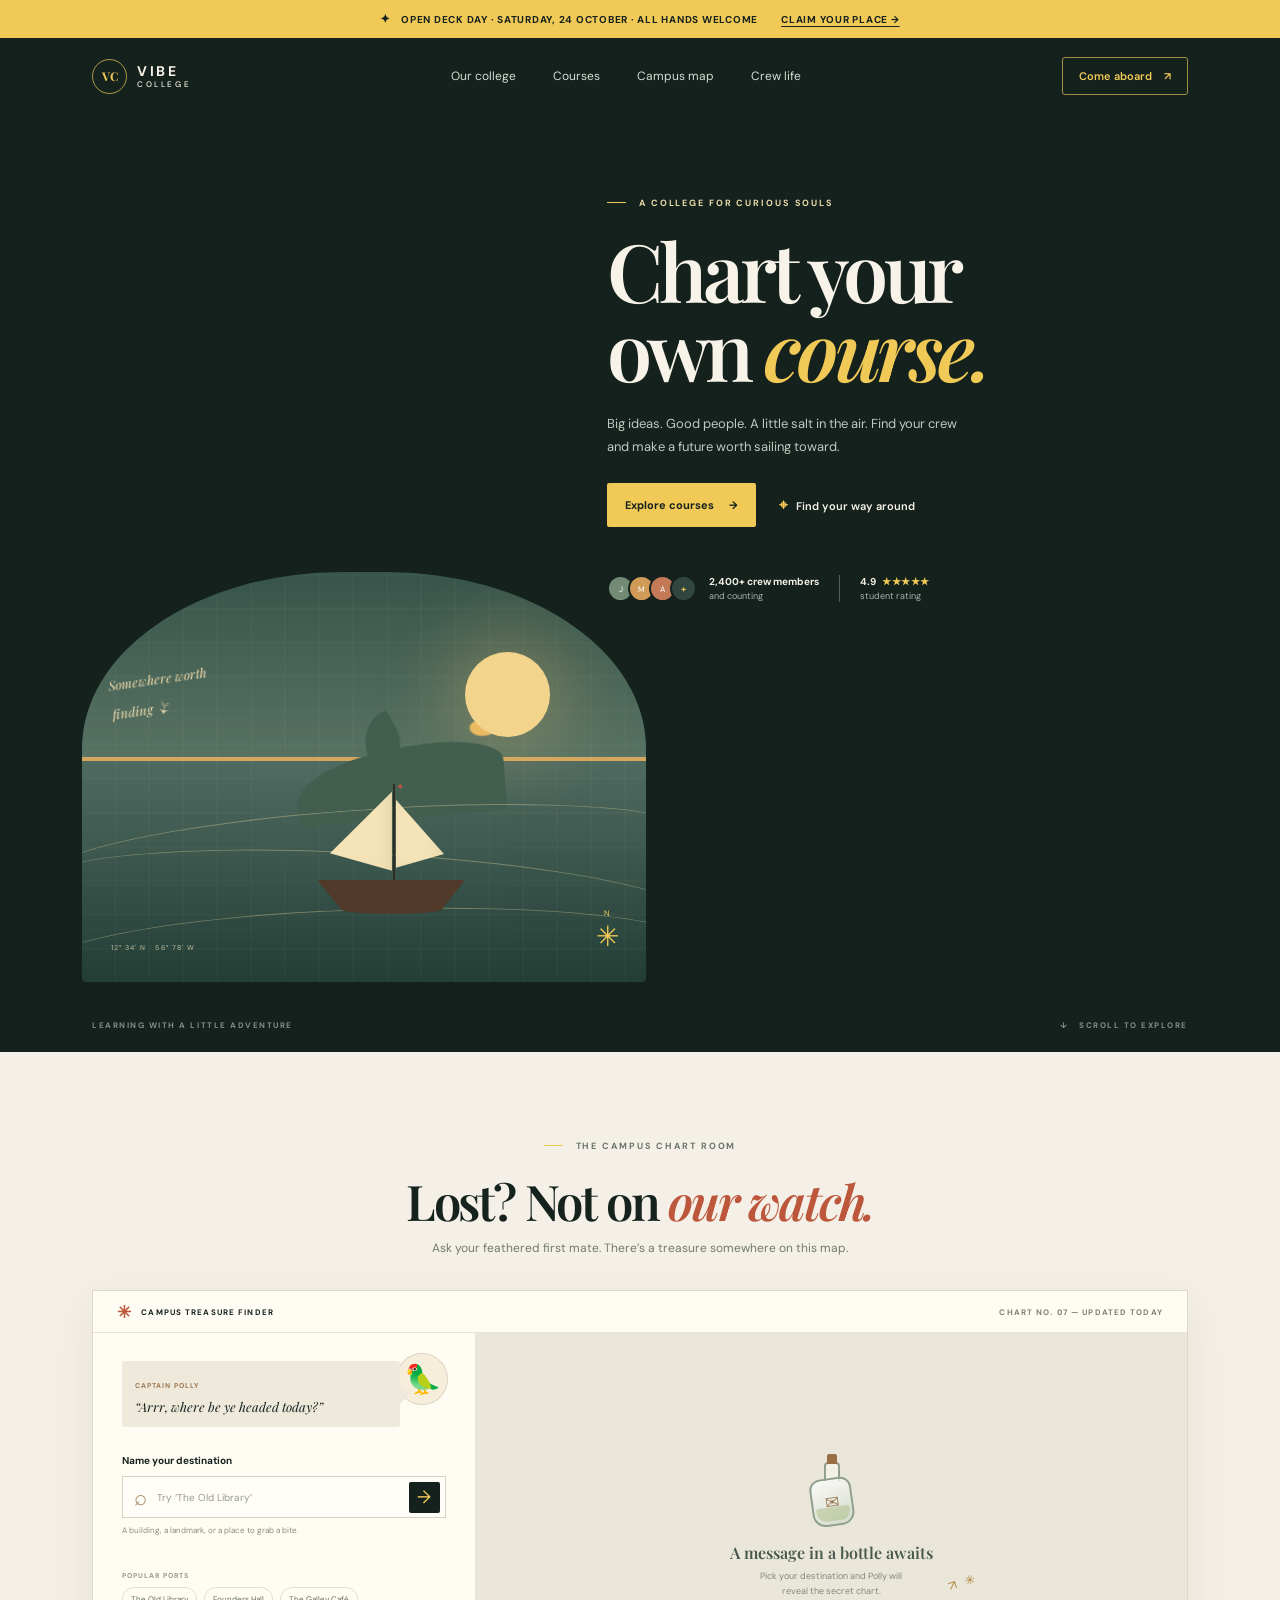
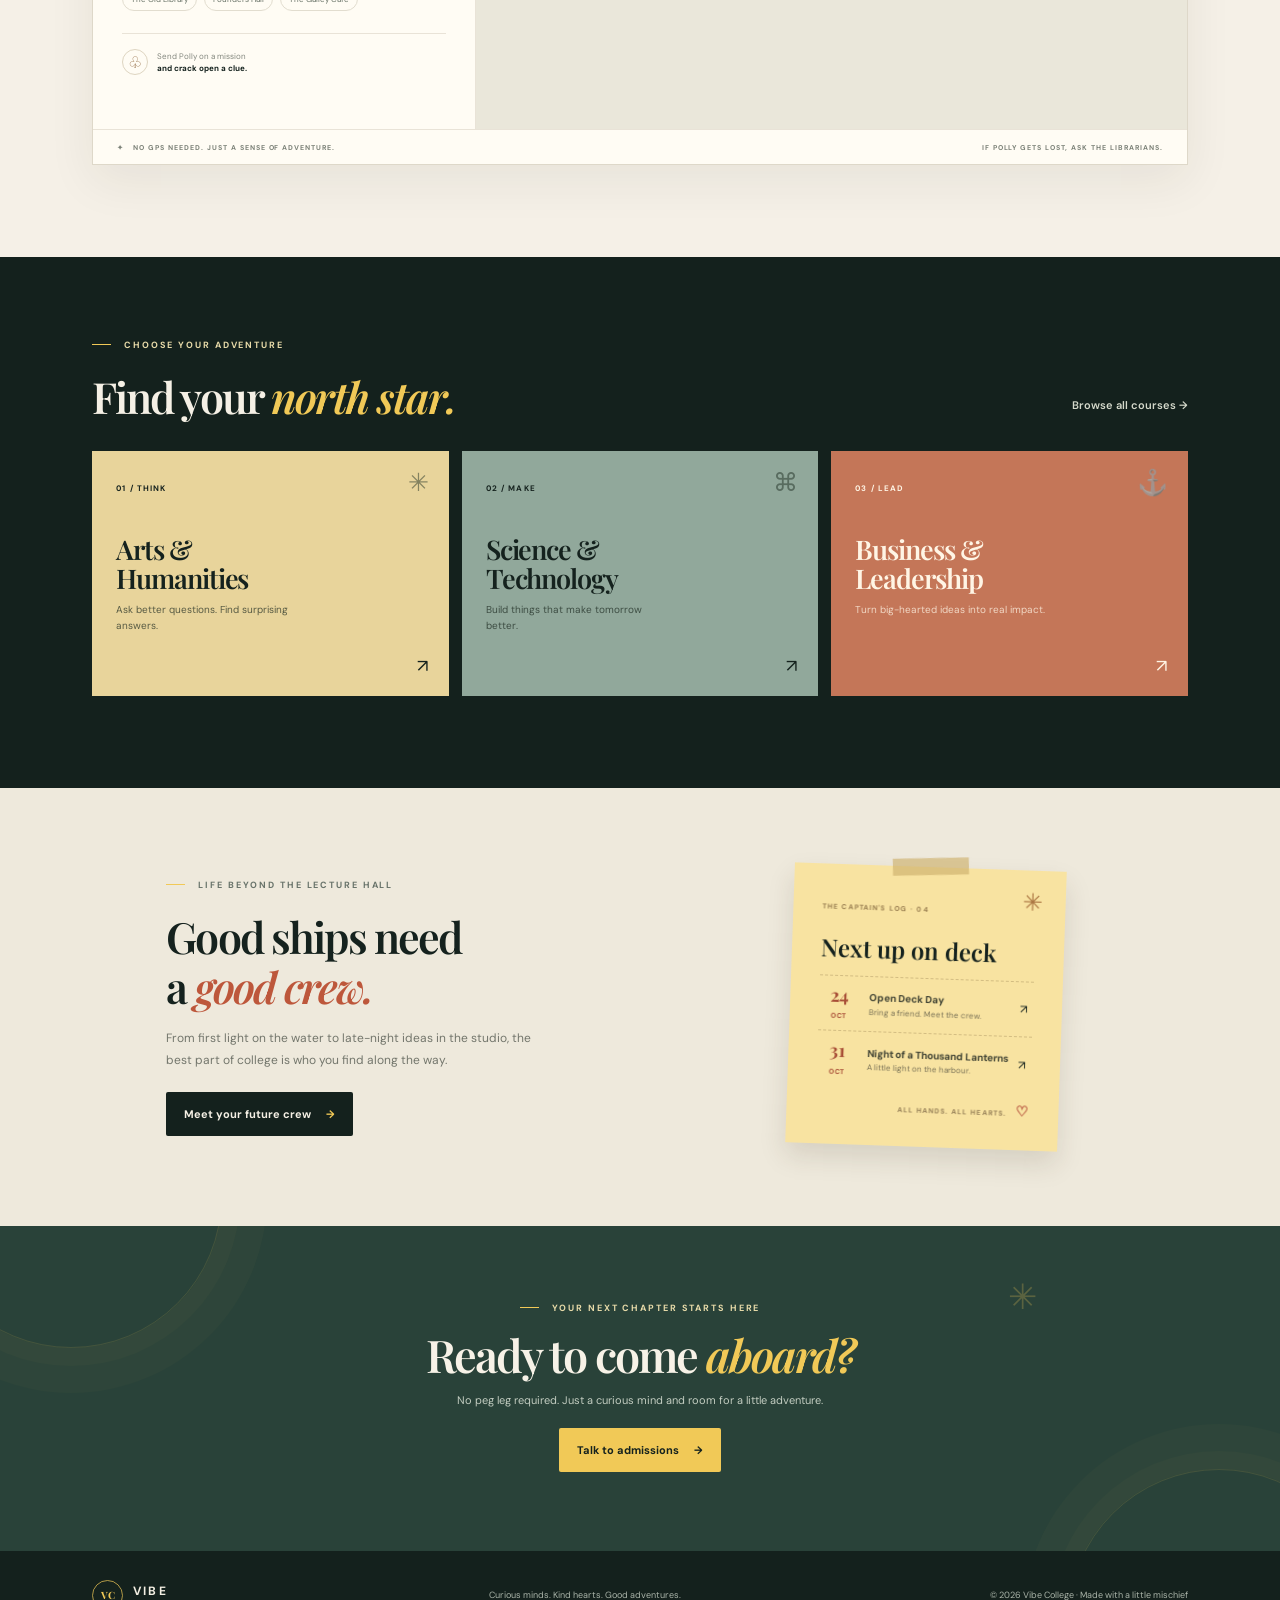
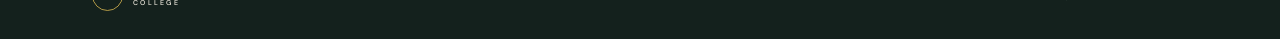
==== index.html @ 2d81c738 "initial build" ====
<!doctype html>
<html lang="en">
  <head>
    <meta charset="UTF-8" />
    <meta name="viewport" content="width=device-width, initial-scale=1.0" />
    <meta name="theme-color" content="#14211d" />
    <meta
      name="description"
      content="Set sail for Vibe College: find your way around campus, discover courses, and join the crew."
    />
    <title>Vibe College — Chart Your Own Course</title>
    <link rel="preconnect" href="https://fonts.googleapis.com" />
    <link rel="preconnect" href="https://fonts.gstatic.com" crossorigin />
    <link
      href="https://fonts.googleapis.com/css2?family=DM+Sans:wght@400;500;600;700&family=Playfair+Display:wght@600;700;800&display=swap"
      rel="stylesheet"
    />
    <link rel="stylesheet" href="styles.css" />
    <script src="app.js" defer></script>
  </head>
  <body>
    <div class="announcement">
      <span class="announcement-icon" aria-hidden="true">✦</span>
      <p>OPEN DECK DAY · Saturday, 24 October · All hands welcome</p>
      <a href="#events">Claim your place <span aria-hidden="true">→</span></a>
    </div>

    <header class="site-header">
      <a class="brand" href="#" aria-label="Vibe College home">
        <span class="brand-mark" aria-hidden="true">VC</span>
        <span class="brand-name">VIBE <small>COLLEGE</small></span>
      </a>
      <button class="menu-toggle" aria-label="Open navigation" aria-expanded="false">
        <span></span><span></span>
      </button>
      <nav class="main-nav" aria-label="Main navigation">
        <a href="#about">Our college</a>
        <a href="#courses">Courses</a>
        <a href="#locator">Campus map</a>
        <a href="#events">Crew life</a>
      </nav>
      <a class="nav-cta" href="#apply">Come aboard <span aria-hidden="true">↗</span></a>
    </header>

    <main>
      <section class="hero" id="about">
        <div class="hero-chart" aria-hidden="true"></div>
        <div class="hero-copy">
          <p class="eyebrow"><span></span> A college for curious souls</p>
          <h1>Chart your<br />own <em>course.</em></h1>
          <p class="hero-intro">
            Big ideas. Good people. A little salt in the air. Find your crew and
            make a future worth sailing toward.
          </p>
          <div class="hero-actions">
            <a class="button button-gold" href="#courses">Explore courses <span aria-hidden="true">→</span></a>
            <a class="text-link" href="#locator"><span class="play-icon" aria-hidden="true">⌖</span> Find your way around</a>
          </div>
          <div class="hero-proof">
            <div class="crew-avatars" aria-hidden="true"><span>J</span><span>M</span><span>A</span><b>+</b></div>
            <p><strong>2,400+ crew members</strong><br />and counting</p>
            <span class="proof-divider"></span>
            <p class="proof-rating"><strong>4.9 <span aria-label="out of 5 stars">★★★★★</span></strong><br />student rating</p>
          </div>
        </div>
        <div class="hero-art" aria-label="Illustration of a ship sailing toward the college">
          <div class="sun"></div>
          <span class="art-label">Somewhere worth<br />finding <span>↙</span></span>
          <div class="distant-island"></div>
          <div class="wave wave-back"></div>
          <div class="wave wave-mid"></div>
          <div class="wave wave-front"></div>
          <div class="ship">
            <div class="ship-flag">✦</div>
            <div class="sail sail-large"></div>
            <div class="sail sail-small"></div>
            <div class="mast"></div>
            <div class="hull"></div>
          </div>
          <div class="art-compass"><span>N</span><i>✳</i></div>
          <div class="art-coordinate">12° 34' N &nbsp; 56° 78' W</div>
        </div>
        <div class="hero-bottom">
          <span>LEARNING WITH A LITTLE ADVENTURE</span>
          <span>↓ &nbsp; SCROLL TO EXPLORE</span>
        </div>
      </section>

      <section class="locator-section" id="locator">
        <div class="section-heading">
          <p class="eyebrow eyebrow-dark"><span></span> The campus chart room</p>
          <h2>Lost? Not on <em>our watch.</em></h2>
          <p>Ask your feathered first mate. There’s a treasure somewhere on this map.</p>
        </div>
        <div class="locator-card">
          <div class="locator-topline">
            <div class="locator-title"><span class="tiny-compass">✳</span><span>CAMPUS TREASURE FINDER</span></div>
            <span class="map-coordinate">CHART NO. 07 — UPDATED TODAY</span>
          </div>
          <div class="locator-content">
            <div class="locator-guide">
              <div class="parrot" aria-hidden="true">🦜</div>
              <div class="parrot-speech">
                <span class="speech-name">CAPTAIN POLLY</span>
                <p>“Arrr, where be ye headed today?”</p>
                <span class="speech-tail" aria-hidden="true"></span>
              </div>
              <form class="destination-form" id="destination-form">
                <label for="destination">Name your destination</label>
                <div class="search-field">
                  <span aria-hidden="true">⌕</span>
                  <input
                    id="destination"
                    name="destination"
                    type="search"
                    list="campus-places"
                    placeholder="Try ‘The Old Library’"
                    autocomplete="off"
                    aria-describedby="search-hint"
                  />
                  <datalist id="campus-places"></datalist>
                  <button type="submit" aria-label="Find destination">→</button>
                </div>
                <span class="search-hint" id="search-hint">A building, a landmark, or a place to grab a bite.</span>
                <p class="search-error" id="search-error" role="status" aria-live="polite"></p>
              </form>
              <div class="popular-destinations">
                <span>POPULAR PORTS</span>
                <button type="button" data-destination="The Old Library">The Old Library</button>
                <button type="button" data-destination="Founders Hall">Founders Hall</button>
                <button type="button" data-destination="The Galley Café">The Galley Café</button>
              </div>
              <div class="bottle-prompt">
                <span class="bottle-mini" aria-hidden="true">♧</span>
                <p>Send Polly on a mission<br /><strong>and crack open a clue.</strong></p>
              </div>
            </div>
            <div class="treasure-area" aria-live="polite">
              <div class="treasure-empty" id="treasure-empty">
                <div class="empty-bottle" aria-hidden="true">
                  <span class="bottle-cork"></span><span class="bottle-neck"></span>
                  <span class="bottle-glass"><i>✉</i></span>
                </div>
                <p class="empty-title">A message in a bottle awaits</p>
                <p>Pick your destination and Polly will<br />reveal the secret chart.</p>
                <span class="empty-doodle" aria-hidden="true">↗ &nbsp; ✳</span>
              </div>
              <article class="treasure-map is-hidden" id="treasure-map" aria-labelledby="map-destination">
                <div class="map-stamp">POLLY<br />APPROVED</div>
                <div class="map-paper-top">
                  <span>THE VIBE ISLES · CAMPUS CHART</span><span>NO. 01</span>
                </div>
                <div class="map-scene">
                  <svg class="route-lines" viewBox="0 0 600 250" role="img" aria-label="Dotted route leading to your destination">
                    <path d="M72 186 C130 170 114 106 198 126 S260 191 330 151 S376 78 447 104 S495 109 525 74" />
                  </svg>
                  <span class="map-land land-one"></span>
                  <span class="map-land land-two"></span>
                  <span class="map-watermark">VIBE<br />CAMPUS</span>
                  <div class="map-location" id="map-location">
                    <span class="map-cross" aria-hidden="true">✕</span>
                    <span class="map-pin-label" id="map-destination">The Old Library</span>
                  </div>
                  <span class="map-building building-one" id="nearby-one"><i>▤</i><b>North Quad</b></span>
                  <span class="map-building building-two" id="nearby-two"><i>⌂</i><b>The Galley</b></span>
                  <span class="map-building building-three" id="nearby-three"><i>▥</i><b>Founders Hall</b></span>
                  <span class="map-building building-four" id="nearby-four"><i>♜</i><b>Arts Dock</b></span>
                  <span class="map-compass"><i>✳</i><b>N</b></span>
                  <span class="map-scale">0 ─── 100 paces</span>
                </div>
                <div class="map-caption">
                  <span class="caption-icon" aria-hidden="true">⚑</span>
                  <p><strong id="map-caption-title">The Old Library</strong><br /><span id="map-directions">Head past North Quad and follow the story-shaped trail.</span></p>
                  <button class="map-copy" id="copy-directions" type="button" aria-label="Copy directions" title="Copy directions">⧉</button>
                </div>
              </article>
            </div>
          </div>
          <div class="locator-foot"><span>✦ &nbsp; NO GPS NEEDED. JUST A SENSE OF ADVENTURE.</span><span>IF POLLY GETS LOST, ASK THE LIBRARIANS.</span></div>
        </div>
      </section>

      <section class="courses-section" id="courses">
        <div class="courses-heading">
          <div>
            <p class="eyebrow"><span></span> Choose your adventure</p>
            <h2>Find your <em>north star.</em></h2>
          </div>
          <a class="text-link light-link" href="#apply">Browse all courses <span aria-hidden="true">→</span></a>
        </div>
        <div class="course-grid">
          <a class="course-card course-sand" href="#apply">
            <span class="course-number">01 / THINK</span><span class="course-icon" aria-hidden="true">✳</span>
            <h3>Arts &<br />Humanities</h3><p>Ask better questions. Find surprising answers.</p><span class="course-arrow">↗</span>
          </a>
          <a class="course-card course-sea" href="#apply">
            <span class="course-number">02 / MAKE</span><span class="course-icon" aria-hidden="true">⌘</span>
            <h3>Science &<br />Technology</h3><p>Build things that make tomorrow better.</p><span class="course-arrow">↗</span>
          </a>
          <a class="course-card course-rust" href="#apply">
            <span class="course-number">03 / LEAD</span><span class="course-icon" aria-hidden="true">⚓</span>
            <h3>Business &<br />Leadership</h3><p>Turn big-hearted ideas into real impact.</p><span class="course-arrow">↗</span>
          </a>
        </div>
      </section>

      <section class="crew-section" id="events">
        <div class="crew-copy">
          <p class="eyebrow eyebrow-dark"><span></span> Life beyond the lecture hall</p>
          <h2>Good ships need<br />a <em>good crew.</em></h2>
          <p>From first light on the water to late-night ideas in the studio, the best part of college is who you find along the way.</p>
          <a class="button button-dark" href="#apply">Meet your future crew <span aria-hidden="true">→</span></a>
        </div>
        <div class="crew-note">
          <span class="note-tape"></span>
          <span class="note-star">✳</span>
          <span class="note-label">THE CAPTAIN'S LOG · 04</span>
          <h3>Next up on deck</h3>
          <div class="event-row"><span class="event-date">24<br /><small>OCT</small></span><p><strong>Open Deck Day</strong><br />Bring a friend. Meet the crew.</p><span>↗</span></div>
          <div class="event-row"><span class="event-date">31<br /><small>OCT</small></span><p><strong>Night of a Thousand Lanterns</strong><br />A little light on the harbour.</p><span>↗</span></div>
          <div class="note-footer">ALL HANDS. ALL HEARTS. &nbsp; <span>♡</span></div>
        </div>
      </section>

      <section class="apply-banner" id="apply">
        <div class="apply-spark" aria-hidden="true">✳</div>
        <p class="eyebrow"><span></span> Your next chapter starts here</p>
        <h2>Ready to come <em>aboard?</em></h2>
        <p>No peg leg required. Just a curious mind and room for a little adventure.</p>
        <a href="mailto:admissions@vibecollege.example" class="button button-gold">Talk to admissions <span aria-hidden="true">→</span></a>
      </section>
    </main>

    <footer class="site-footer">
      <a class="brand footer-brand" href="#"><span class="brand-mark" aria-hidden="true">VC</span><span class="brand-name">VIBE <small>COLLEGE</small></span></a>
      <p>Curious minds. Kind hearts. Good adventures.</p>
      <span>© 2026 Vibe College · Made with a little mischief</span>
    </footer>
  </body>
</html>
---- styles.css ----
:root {
  color-scheme: light;
  --ink: #15221e;
  --sea: #14211d;
  --sea-light: #203b34;
  --cream: #f5f0e7;
  --paper: #f3d879;
  --gold: #f1c957;
  --rust: #bd573b;
  --muted: #8c938a;
  --serif: "Playfair Display", Georgia, serif;
  --sans: "DM Sans", Arial, sans-serif;
}

* { box-sizing: border-box; }
html { scroll-behavior: smooth; }
body { margin: 0; background: var(--cream); color: var(--ink); font-family: var(--sans); -webkit-font-smoothing: antialiased; }
a { color: inherit; text-decoration: none; }
button, input { font: inherit; }
button, a { -webkit-tap-highlight-color: transparent; }

.announcement { min-height: 38px; padding: 8px 5.4%; display: flex; justify-content: center; align-items: center; gap: 10px; background: var(--gold); color: var(--ink); font-size: 10px; font-weight: 700; letter-spacing: .075em; text-transform: uppercase; }
.announcement p { margin: 0; }
.announcement-icon { font-size: 12px; }
.announcement a { margin-left: 13px; text-decoration: underline; text-underline-offset: 3px; }
.site-header { height: 76px; display: flex; align-items: center; justify-content: space-between; padding: 0 7.2%; background: var(--sea); color: #f8f4e9; }
.brand { display: inline-flex; align-items: center; gap: 10px; }
.brand-mark { width: 35px; height: 35px; display: grid; place-items: center; border: 1px solid rgba(241,201,87,.7); border-radius: 50%; color: var(--gold); font-family: var(--serif); font-size: 12px; font-weight: 700; }
.brand-name { display: grid; gap: 2px; font-size: 14px; line-height: 1; font-weight: 700; letter-spacing: .18em; }
.brand-name small { font-size: 8px; font-weight: 500; letter-spacing: .32em; }
.main-nav { display: flex; gap: 37px; color: #d7ddd4; font-size: 12px; }
.main-nav a { transition: color .2s ease; }
.main-nav a:hover { color: var(--gold); }
.nav-cta { padding: 11px 16px; border: 1px solid rgba(241,201,87,.66); border-radius: 3px; color: var(--gold); font-size: 11px; font-weight: 600; }
.nav-cta span { padding-left: 9px; }
.menu-toggle { display: none; }

.hero { position: relative; min-height: 600px; overflow: hidden; display: grid; grid-template-columns: 47% 53%; padding: 69px 7.2% 70px; background: var(--sea); color: #f7f3e8; }
.hero-copy { position: relative; z-index: 2; max-width: 480px; padding-top: 14px; }
.eyebrow { margin: 0 0 21px; color: #e8dba9; font-size: 9px; font-weight: 700; letter-spacing: .21em; text-transform: uppercase; }
.eyebrow > span { display: inline-block; width: 19px; height: 1px; margin: 0 9px 3px 0; background: var(--gold); }
h1, h2, h3, p { margin-top: 0; }
.hero h1 { margin: 0; font-family: var(--serif); font-size: clamp(55px, 6.3vw, 86px); font-weight: 600; letter-spacing: -.055em; line-height: .98; }
h1 em, h2 em { color: var(--gold); font-weight: 600; }
.hero-intro { max-width: 355px; margin: 24px 0 24px; color: #c0c8be; font-size: 13px; line-height: 1.8; }
.hero-actions { display: flex; align-items: center; gap: 23px; }
.button { display: inline-flex; min-height: 44px; align-items: center; justify-content: center; gap: 15px; padding: 0 18px; border-radius: 2px; font-size: 11px; font-weight: 700; transition: transform .2s ease, background .2s ease; }
.button:hover { transform: translateY(-2px); }
.button-gold { background: var(--gold); color: var(--ink); }
.button-gold:hover { background: #ffdb69; }
.text-link { font-size: 11px; font-weight: 600; }
.play-icon { margin-right: 6px; color: var(--gold); font-size: 15px; }
.hero-proof { display: flex; align-items: center; margin-top: 47px; gap: 12px; }
.crew-avatars { display: flex; align-items: center; }
.crew-avatars span, .crew-avatars b { width: 27px; height: 27px; margin-left: -6px; display: grid; place-items: center; border: 2px solid var(--sea); border-radius: 50%; background: #c47a57; color: white; font-size: 8px; }
.crew-avatars span:first-child { margin-left: 0; background: #738b75; }
.crew-avatars span:nth-child(2) { background: #d09b58; }
.crew-avatars b { background: #30463e; color: var(--gold); font-size: 9px; }
.hero-proof p { margin: 0; color: #a8b3a9; font-size: 9px; line-height: 1.55; }
.hero-proof strong { color: #f4f0e4; font-size: 10px; }
.proof-divider { width: 1px; height: 27px; margin: 0 8px; background: #536259; }
.proof-rating span { padding-left: 4px; color: var(--gold); letter-spacing: .05em; }
.hero-art { position: relative; min-height: 410px; margin: -32px -3vw 0 -2%; overflow: hidden; border-radius: 46% 46% 4px 4px / 43% 43% 4px 4px; background: radial-gradient(ellipse at 71% 38%, #ecb963 0 2%, transparent 2.5%), linear-gradient(180deg,#38554b 0%,#587364 45%,#d6a75e 45.2%,#d6a75e 46%,#506b61 46.2%,#233e36 100%); }
.hero-art::before { position: absolute; inset: 0; background: repeating-linear-gradient(0deg,transparent 0 32px,rgba(244,224,170,.055) 33px 34px),repeating-linear-gradient(90deg,transparent 0 32px,rgba(244,224,170,.055) 33px 34px); content: ""; opacity: .55; }
.sun { position: absolute; top: 80px; right: 96px; width: 85px; height: 85px; border-radius: 50%; background: #f3d48c; box-shadow: 0 0 65px 24px rgba(245,198,111,.22); }
.distant-island { position: absolute; z-index: 1; top: 174px; right: 25%; width: 37%; height: 73px; border-radius: 70% 30% 0 0; background: #415e4f; transform: rotate(-5deg); }
.distant-island::before { position: absolute; content: ""; left: 33%; top: -31px; width: 39px; height: 48px; border-radius: 100% 0 70% 20%; background: #415e4f; transform: rotate(-24deg); }
.wave { position: absolute; z-index: 2; left: -8%; width: 118%; height: 100px; border-top: 1px solid rgba(242,223,166,.36); border-radius: 48% 50% 0 0; }
.wave-back { top: 237px; transform: rotate(-4deg); }
.wave-mid { top: 281px; transform: rotate(3deg); }
.wave-front { top: 337px; transform: rotate(-2deg); }
.ship { position: absolute; z-index: 4; top: 212px; left: 41%; width: 176px; height: 150px; }
.mast { position: absolute; left: 80px; top: 0; width: 2px; height: 101px; background: #302d23; }
.sail { position: absolute; z-index: 1; background: #f4e3b7; box-shadow: inset -5px 0 12px rgba(105,81,48,.08); }
.sail-large { left: 17px; top: 8px; width: 62px; height: 79px; clip-path: polygon(100% 0,100% 100%,0 78%); }
.sail-small { left: 83px; top: 16px; width: 48px; height: 68px; clip-path: polygon(0 0,100% 80%,0 100%); }
.ship-flag { position: absolute; z-index: 2; top: -4px; left: 83px; width: 23px; height: 14px; color: var(--rust); font-size: 10px; }
.hull { position: absolute; left: 4px; top: 96px; width: 148px; height: 34px; border-radius: 3px 3px 44% 44%; background: #523a2b; clip-path: polygon(0 0,100% 0,82% 100%,19% 100%); }
.art-label { position: absolute; z-index: 4; left: 28px; top: 97px; color: #f5dfad; font-family: var(--serif); font-size: 13px; font-style: italic; line-height: 1.5; transform: rotate(-8deg); }
.art-label span { display: inline-block; font-size: 21px; transform: rotate(-27deg); }
.art-compass { position: absolute; z-index: 4; right: 27px; bottom: 27px; display: grid; color: var(--gold); justify-items: center; }
.art-compass span { font-size: 8px; }
.art-compass i { font-size: 28px; font-style: normal; }
.art-coordinate { position: absolute; z-index: 4; bottom: 30px; left: 29px; color: rgba(245,233,196,.73); font-size: 7px; letter-spacing: .15em; }
.hero-bottom { position: absolute; right: 7.2%; bottom: 22px; left: 7.2%; display: flex; justify-content: space-between; color: #819087; font-size: 8px; font-weight: 700; letter-spacing: .19em; }

.locator-section { padding: 88px 7.2% 92px; background: var(--cream); }
.section-heading { margin-bottom: 34px; text-align: center; }
.eyebrow-dark { color: #68736a; }
.section-heading h2, .courses-heading h2, .crew-copy h2, .apply-banner h2 { margin: 0; font-family: var(--serif); font-size: clamp(35px,4vw,49px); font-weight: 600; letter-spacing: -.045em; line-height: 1.15; }
.section-heading h2 em, .crew-copy h2 em { color: var(--rust); }
.section-heading > p:last-child { margin: 11px 0 0; color: #72796f; font-size: 12px; }
.locator-card { max-width: 1110px; margin: 0 auto; border: 1px solid #ded8c9; background: #fffcf4; box-shadow: 0 16px 45px rgba(46,42,29,.07); }
.locator-topline, .locator-foot { display: flex; min-height: 42px; align-items: center; justify-content: space-between; padding: 0 24px; color: #7b8177; font-size: 8px; font-weight: 700; letter-spacing: .14em; }
.locator-topline { border-bottom: 1px solid #e9e3d7; }
.locator-title { display: flex; align-items: center; gap: 9px; color: var(--ink); }
.tiny-compass { color: var(--rust); font-size: 17px; }
.locator-content { min-height: 396px; display: grid; grid-template-columns: 35% 65%; }
.locator-guide { position: relative; padding: 28px 29px 22px; border-right: 1px solid #e9e3d7; }
.parrot { position: absolute; top: 20px; right: 27px; display: grid; width: 52px; height: 52px; place-items: center; border: 1px solid #ded5c1; border-radius: 50%; background: #f6edda; font-size: 29px; transform: rotate(-8deg); }
.parrot-speech { position: relative; width: calc(100% - 46px); min-height: 66px; margin: 0 0 27px; padding: 11px 13px; border-radius: 3px; background: #efe9dc; }
.speech-name { color: #9a7650; font-size: 7px; font-weight: 700; letter-spacing: .14em; }
.parrot-speech p { margin: 5px 0 0; font-family: var(--serif); font-size: 13px; font-style: italic; }
.speech-tail { position: absolute; top: 26px; right: -7px; width: 14px; height: 14px; background: #efe9dc; transform: rotate(45deg); }
.destination-form label { display: block; margin-bottom: 9px; font-size: 10px; font-weight: 700; }
.search-field { height: 42px; display: flex; align-items: center; gap: 8px; padding: 0 5px 0 11px; border: 1px solid #d8d2c4; background: #fffdf8; }
.search-field > span { color: #a28a67; font-size: 22px; }
.search-field input { min-width: 0; flex: 1; border: 0; outline: 0; background: transparent; color: var(--ink); font-size: 10px; }
.search-field input::placeholder { color: #9a9b91; }
.search-field:focus-within { border-color: #a17b3a; box-shadow: 0 0 0 2px rgba(241,201,87,.18); }
.search-field button { width: 31px; height: 31px; border: 0; border-radius: 2px; background: var(--sea); color: var(--gold); cursor: pointer; font-size: 18px; }
.search-field button:hover { background: #2b463b; }
.search-hint { display: block; margin-top: 7px; color: #898b81; font-size: 8px; }
.search-error { min-height: 14px; margin: 5px 0 0; color: #a23b2f; font-size: 9px; }
.popular-destinations { display: flex; flex-wrap: wrap; align-items: center; gap: 7px; margin-top: 17px; }
.popular-destinations > span { flex-basis: 100%; color: #99968a; font-size: 7px; font-weight: 700; letter-spacing: .14em; }
.popular-destinations button { padding: 6px 8px; border: 1px solid #e2ddcf; border-radius: 20px; background: transparent; color: #657064; cursor: pointer; font-size: 8px; }
.popular-destinations button:hover { border-color: #c1a451; background: #f8f1dd; color: var(--ink); }
.bottle-prompt { display: flex; align-items: center; gap: 9px; margin-top: 22px; padding-top: 15px; border-top: 1px solid #e9e3d7; }
.bottle-mini { display: grid; width: 26px; height: 26px; place-items: center; border: 1px solid #ded5c1; border-radius: 50%; color: #9a7650; font-size: 16px; }
.bottle-prompt p { margin: 0; color: #83877e; font-size: 8px; line-height: 1.55; }
.bottle-prompt strong { color: var(--ink); }
.treasure-area { min-width: 0; display: grid; place-items: center; padding: 25px; background: #eae7da; }
.treasure-empty { position: relative; text-align: center; animation: arrive .45s ease both; }
.empty-bottle { position: relative; width: 55px; height: 75px; margin: 0 auto 13px; }
.bottle-cork { position: absolute; z-index: 2; top: 0; left: 23px; width: 10px; height: 10px; border-radius: 2px 2px 1px 1px; background: #986d3f; }
.bottle-neck { position: absolute; top: 8px; left: 20px; width: 16px; height: 19px; border: 2px solid #90a08c; border-bottom: 0; border-radius: 4px 4px 0 0; background: rgba(255,255,255,.37); }
.bottle-glass { position: absolute; top: 24px; left: 7px; width: 42px; height: 48px; display: grid; place-items: center; border: 2px solid #90a08c; border-radius: 11px 11px 13px 13px; background: linear-gradient(160deg,rgba(255,255,255,.76),rgba(161,194,170,.3)); color: #9c7951; transform: rotate(-8deg); }
.bottle-glass::after { position: absolute; inset: auto 2px 3px; height: 14px; border-radius: 3px 3px 10px 10px; background: rgba(169,186,128,.48); content: ""; }
.bottle-glass i { z-index: 1; font-size: 17px; font-style: normal; }
.empty-title { margin: 0 0 6px; color: #48584d; font-family: var(--serif); font-size: 16px; font-weight: 600; }
.treasure-empty > p:not(.empty-title) { color: #83877e; font-size: 9px; line-height: 1.7; }
.empty-doodle { position: absolute; right: -43px; bottom: 17px; color: #b58b48; font-size: 13px; transform: rotate(-18deg); }
.bottle-opening .bottle-cork { animation: cork-pop .48s ease-out both; }
.bottle-opening .bottle-glass { animation: bottle-shake .38s ease-in-out both; }
.treasure-map { position: relative; width: min(100%, 600px); padding: 17px 18px 12px; background-color: #f3dc91; background-image: radial-gradient(ellipse at 30% 17%,rgba(255,255,255,.25),transparent 45%),repeating-linear-gradient(10deg,rgba(123,88,35,.035) 0 1px,transparent 1px 5px); color: #5e4c2d; filter: drop-shadow(0 7px 8px rgba(38,34,20,.21)); clip-path: polygon(1% 1%,6% 2%,12% 0,18% 2%,23% 0,30% 1%,38% 0,45% 2%,51% 0,59% 1%,65% 0,72% 2%,79% 0,86% 1%,93% 0,99% 3%,98% 10%,100% 17%,98% 24%,100% 31%,98% 39%,100% 47%,98% 56%,100% 64%,98% 73%,100% 81%,98% 91%,99% 98%,92% 97%,86% 100%,79% 98%,72% 100%,65% 98%,58% 100%,51% 98%,44% 100%,37% 98%,29% 100%,22% 98%,15% 100%,8% 98%,1% 100%,2% 91%,0 83%,2% 75%,0 66%,2% 57%,0 49%,2% 41%,0 32%,2% 24%,0 16%,2% 9%); animation: unroll .65s cubic-bezier(.18,.78,.25,1) both; }
.treasure-map.is-hidden { display: none; }
.map-stamp { position: absolute; z-index: 3; top: 27px; right: 28px; display: grid; width: 49px; height: 49px; place-items: center; border: 1px solid rgba(152,66,45,.65); border-radius: 50%; color: rgba(152,66,45,.72); font-size: 6px; font-weight: 700; line-height: 1.4; letter-spacing: .07em; text-align: center; transform: rotate(12deg); }
.map-paper-top { display: flex; justify-content: space-between; padding: 2px 5px 11px; border-bottom: 1px solid rgba(113,88,45,.25); color: #806637; font-size: 7px; font-weight: 700; letter-spacing: .13em; }
.map-scene { position: relative; height: 222px; margin-top: 10px; overflow: hidden; background-color: rgba(223,200,129,.19); background-image: radial-gradient(ellipse at 23% 61%,rgba(113,149,101,.28) 0 13%,transparent 13.5%),radial-gradient(ellipse at 65% 33%,rgba(113,149,101,.21) 0 10%,transparent 10.5%),radial-gradient(ellipse at 75% 84%,rgba(113,149,101,.22) 0 13%,transparent 13.5%),repeating-linear-gradient(31deg,transparent 0 31px,rgba(121,102,61,.09) 32px,transparent 33px); }
.map-land { position: absolute; border: 1px solid rgba(92,129,88,.3); border-radius: 48%; }
.land-one { top: 22px; left: 12%; width: 38%; height: 94px; transform: rotate(-12deg); }
.land-two { bottom: 9px; right: 8%; width: 43%; height: 90px; transform: rotate(15deg); }
.route-lines { position: absolute; z-index: 1; inset: 0; width: 100%; height: 100%; }
.route-lines path { fill: none; stroke: #9f633c; stroke-dasharray: 3 5; stroke-linecap: round; stroke-width: 2; }
.map-watermark { position: absolute; top: 88px; left: 38%; color: rgba(107,93,59,.12); font-family: var(--serif); font-size: 20px; font-weight: 700; letter-spacing: .12em; line-height: 1.1; text-align: center; transform: rotate(-10deg); }
.map-location { position: absolute; z-index: 2; top: 18%; right: 12%; display: flex; align-items: center; gap: 5px; transform: rotate(-2deg); }
.map-cross { color: #aa3828; font-family: var(--sans); font-size: 30px; font-weight: 700; line-height: 1; text-shadow: 1px 1px rgba(255,248,213,.7); }
.map-pin-label { max-width: 125px; padding: 4px 7px; border: 1px solid rgba(131,88,47,.42); background: #f8e9b7; color: #60452b; font-family: var(--serif); font-size: 9px; font-weight: 700; }
.map-building { position: absolute; z-index: 2; display: grid; justify-items: center; gap: 2px; min-width: 46px; color: #576943; text-align: center; }
.map-building i { display: grid; width: 21px; height: 17px; place-items: center; border: 1px solid rgba(103,107,68,.56); background: rgba(247,229,169,.82); color: #77643e; font-size: 13px; font-style: normal; line-height: 1; }
.map-building b { max-width: 60px; color: #6f5835; font-size: 6px; font-weight: 600; }
.building-one { top: 62%; left: 16%; }
.building-two { top: 34%; left: 37%; }
.building-three { top: 67%; left: 55%; }
.building-four { top: 25%; left: 70%; }
.map-compass { position: absolute; top: 7px; left: 10px; display: grid; justify-items: center; color: #806637; }
.map-compass i { font-size: 20px; font-style: normal; }
.map-compass b { margin-top: -2px; font-size: 6px; }
.map-scale { position: absolute; right: 12px; bottom: 7px; color: #806637; font-size: 6px; }
.map-caption { display: flex; align-items: center; gap: 8px; margin: 8px 5px 0; padding-top: 8px; border-top: 1px dashed rgba(113,88,45,.33); }
.caption-icon { color: #a74835; font-size: 16px; }
.map-caption p { flex: 1; margin: 0; color: #705632; font-size: 8px; line-height: 1.55; }
.map-caption strong { font-family: var(--serif); font-size: 10px; }
.map-copy { width: 27px; height: 27px; border: 1px solid rgba(113,88,45,.33); border-radius: 50%; background: transparent; color: #705632; cursor: pointer; }
.map-copy:hover { background: rgba(255,255,255,.32); }
.locator-foot { min-height: 35px; border-top: 1px solid #e9e3d7; font-size: 7px; }

.courses-section { padding: 82px 7.2% 92px; background: var(--sea); color: #f5f0e5; }
.courses-heading { max-width: 1110px; display: flex; justify-content: space-between; align-items: end; margin: 0 auto 30px; }
.courses-heading h2 { font-size: 43px; }
.light-link { margin-bottom: 9px; color: #d5d9cb; }
.light-link:hover { color: var(--gold); }
.course-grid { max-width: 1110px; display: grid; grid-template-columns: repeat(3,1fr); gap: 13px; margin: 0 auto; }
.course-card { position: relative; min-height: 245px; overflow: hidden; padding: 24px; color: var(--ink); transition: transform .25s ease; }
.course-card:hover { transform: translateY(-5px); }
.course-sand { background: #e8d49b; }
.course-sea { background: #91a89b; }
.course-rust { background: #c47658; color: #fff5e5; }
.course-number { font-size: 8px; font-weight: 700; letter-spacing: .14em; }
.course-icon { position: absolute; top: 15px; right: 20px; color: rgba(32,47,35,.5); font-size: 25px; }
.course-card h3 { margin: 39px 0 9px; font-family: var(--serif); font-size: 27px; font-weight: 600; letter-spacing: -.04em; line-height: 1.07; }
.course-card p { max-width: 190px; margin: 0; color: rgba(25,38,30,.7); font-size: 10px; line-height: 1.6; }
.course-rust p { color: rgba(255,245,229,.77); }
.course-arrow { position: absolute; right: 21px; bottom: 18px; font-size: 18px; }

.crew-section { min-height: 435px; display: grid; grid-template-columns: 1fr .8fr; gap: 11%; align-items: center; padding: 79px 13%; background: #eee9dc; }
.crew-copy { max-width: 430px; }
.crew-copy h2 { font-size: 43px; }
.crew-copy > p:not(.eyebrow) { max-width: 375px; margin: 17px 0 20px; color: #73766c; font-size: 12px; line-height: 1.8; }
.button-dark { background: var(--sea); color: #f5f0e5; }
.button-dark span { color: var(--gold); }
.crew-note { position: relative; max-width: 370px; min-height: 280px; justify-self: center; padding: 29px 29px 21px; background: #f8e3a1; box-shadow: 0 13px 25px rgba(60,48,26,.13); transform: rotate(2deg); }
.note-tape { position: absolute; top: -9px; left: calc(50% - 38px); width: 76px; height: 17px; background: rgba(206,177,110,.65); transform: rotate(-3deg); }
.note-star { position: absolute; top: 16px; right: 23px; color: #ac7743; font-size: 24px; }
.note-label { color: #967b4e; font-size: 7px; font-weight: 700; letter-spacing: .16em; }
.crew-note h3 { margin: 17px 0 12px; font-family: var(--serif); font-size: 24px; font-weight: 600; }
.event-row { display: grid; grid-template-columns: 40px 1fr 13px; align-items: center; gap: 10px; padding: 11px 0; border-top: 1px dashed rgba(122,96,53,.3); }
.event-date { color: #a74d36; font-family: var(--serif); font-size: 18px; font-weight: 700; line-height: .9; text-align: center; }
.event-date small { font-family: var(--sans); font-size: 7px; letter-spacing: .08em; }
.event-row p { margin: 0; color: #777055; font-size: 8px; line-height: 1.55; }
.event-row strong { color: #3e4132; font-size: 10px; }
.event-row > span:last-child { font-size: 12px; }
.note-footer { margin-top: 10px; color: #947e56; font-size: 7px; font-weight: 700; letter-spacing: .15em; text-align: right; }
.note-footer span { color: #b44e3a; font-size: 14px; }

.apply-banner { position: relative; overflow: hidden; padding: 76px 20px 79px; background: #294239; color: #f7f2e7; text-align: center; }
.apply-banner::before, .apply-banner::after { position: absolute; width: 300px; height: 300px; border: 1px solid rgba(241,201,87,.13); border-radius: 50%; content: ""; }
.apply-banner::before { top: -180px; left: -80px; box-shadow: 0 0 0 18px rgba(241,201,87,.025),0 0 0 45px rgba(241,201,87,.025); }
.apply-banner::after { right: -90px; bottom: -220px; box-shadow: 0 0 0 18px rgba(241,201,87,.025),0 0 0 45px rgba(241,201,87,.025); }
.apply-banner .eyebrow { position: relative; z-index: 1; margin-bottom: 15px; }
.apply-banner h2 { position: relative; z-index: 1; font-size: 45px; }
.apply-banner > p:not(.eyebrow) { position: relative; z-index: 1; margin: 12px 0 21px; color: #c3cdc1; font-size: 11px; }
.apply-banner .button { position: relative; z-index: 1; }
.apply-spark { position: absolute; top: 48px; right: 19%; color: rgba(241,201,87,.25); font-size: 35px; }
.site-footer { min-height: 88px; display: flex; align-items: center; justify-content: space-between; padding: 20px 7.2%; background: var(--sea); color: #aab4a9; }
.footer-brand .brand-mark { width: 31px; height: 31px; font-size: 10px; }
.footer-brand .brand-name { color: #f3eee2; font-size: 12px; }
.footer-brand .brand-name small { font-size: 7px; }
.site-footer > p, .site-footer > span { margin: 0; font-size: 9px; }

@keyframes unroll { from { opacity: 0; transform: translateY(18px) scale(.96) rotate(-2deg); } to { opacity: 1; transform: translateY(0) scale(1) rotate(0); } }
@keyframes cork-pop { 20% { transform: rotate(-22deg) translateY(-1px); } 100% { transform: rotate(25deg) translate(15px,-25px); opacity: 0; } }
@keyframes bottle-shake { 20% { transform: rotate(-13deg); } 45% { transform: rotate(10deg); } 70% { transform: rotate(-8deg); } 100% { transform: rotate(-8deg); } }
@keyframes arrive { from { opacity: 0; transform: translateY(8px); } to { opacity: 1; transform: translateY(0); } }

@media (max-width: 900px) {
  .main-nav { gap: 18px; }
  .site-header { padding: 0 5%; }
  .hero { padding-right: 5%; padding-left: 5%; grid-template-columns: 48% 52%; }
  .hero-art { margin-right: -6vw; }
  .locator-section, .courses-section { padding-right: 5%; padding-left: 5%; }
  .locator-guide { padding-right: 20px; padding-left: 20px; }
  .crew-section { padding-right: 8%; padding-left: 8%; gap: 6%; }
}
@media (max-width: 680px) {
  .announcement { min-height: 36px; gap: 6px; font-size: 8px; }
  .announcement a { margin-left: 2px; }
  .site-header { height: 66px; padding: 0 6%; }
  .menu-toggle { width: 36px; height: 36px; display: grid; align-content: center; gap: 6px; order: 3; border: 1px solid rgba(241,201,87,.5); border-radius: 2px; background: transparent; cursor: pointer; }
  .menu-toggle span { width: 15px; height: 1px; display: block; margin: 0 auto; background: var(--gold); }
  .nav-cta { margin-left: auto; margin-right: 10px; padding: 9px 11px; font-size: 10px; }
  .main-nav { position: absolute; z-index: 10; top: 102px; right: 0; left: 0; display: none; gap: 0; padding: 8px 6% 15px; background: #192a24; }
  .main-nav.is-open { display: grid; }
  .main-nav a { padding: 12px 0; border-bottom: 1px solid rgba(255,255,255,.08); }
  .hero { min-height: 760px; display: flex; flex-direction: column; padding: 51px 7% 62px; }
  .hero-copy { padding-top: 0; }
  .hero h1 { font-size: clamp(57px,14vw,76px); }
  .hero-intro { max-width: 315px; margin-top: 17px; font-size: 12px; }
  .hero-proof { margin-top: 30px; }
  .hero-art { min-height: 330px; width: 112%; margin: 11px -6% 0; border-radius: 48% 48% 3px 3px / 38% 38% 3px 3px; }
  .sun { top: 49px; right: 20%; width: 70px; height: 70px; }
  .distant-island { top: 127px; }
  .wave-back { top: 185px; }
  .wave-mid { top: 225px; }
  .wave-front { top: 273px; }
  .ship { top: 161px; left: 39%; transform: scale(.8); transform-origin: top left; }
  .art-label { top: 61px; left: 10%; font-size: 11px; }
  .hero-bottom { right: 7%; bottom: 19px; left: 7%; font-size: 7px; }
  .locator-section { padding: 62px 5% 66px; }
  .section-heading { margin-bottom: 25px; }
  .section-heading h2 { font-size: 35px; }
  .section-heading > p:last-child { max-width: 295px; margin: 11px auto 0; font-size: 11px; line-height: 1.6; }
  .locator-topline { min-height: 38px; padding: 0 12px; }
  .locator-topline, .locator-foot { font-size: 6px; letter-spacing: .09em; }
  .locator-content { grid-template-columns: 1fr; }
  .locator-guide { padding: 21px 19px 17px; border-right: 0; }
  .parrot { top: 15px; right: 18px; width: 46px; height: 46px; font-size: 26px; }
  .parrot-speech { width: calc(100% - 46px); margin-bottom: 19px; }
  .popular-destinations { margin-top: 12px; }
  .bottle-prompt { margin-top: 14px; padding-top: 12px; }
  .treasure-area { min-height: 314px; padding: 19px 11px; }
  .treasure-map { padding: 14px 13px 10px; }
  .map-scene { height: 194px; }
  .map-pin-label { max-width: 97px; font-size: 8px; }
  .map-location { right: 6%; }
  .building-one { left: 12%; }
  .building-two { left: 33%; }
  .building-three { left: 52%; }
  .building-four { left: 73%; }
  .map-building b { max-width: 48px; font-size: 5px; }
  .map-building i { width: 18px; height: 15px; font-size: 11px; }
  .locator-foot { min-height: 32px; padding: 0 10px; }
  .courses-section { padding: 61px 6% 65px; }
  .courses-heading { align-items: start; flex-direction: column; gap: 14px; margin-bottom: 20px; }
  .courses-heading h2 { font-size: 37px; }
  .light-link { margin: 0; }
  .course-grid { grid-template-columns: 1fr; gap: 10px; }
  .course-card { min-height: 195px; padding: 19px; }
  .course-card h3 { margin-top: 24px; font-size: 25px; }
  .crew-section { grid-template-columns: 1fr; gap: 39px; padding: 64px 8% 72px; }
  .crew-copy h2 { font-size: 39px; }
  .crew-note { width: min(100%,370px); justify-self: center; }
  .apply-banner { padding: 64px 7% 67px; }
  .apply-banner h2 { font-size: 37px; }
  .apply-banner > p:not(.eyebrow) { max-width: 300px; margin-right: auto; margin-left: auto; line-height: 1.7; }
  .site-footer { align-items: flex-start; flex-direction: column; gap: 14px; padding: 22px 7%; }
}
@media (prefers-reduced-motion: reduce) {
  *, *::before, *::after { scroll-behavior: auto !important; animation-duration: .01ms !important; animation-iteration-count: 1 !important; transition-duration: .01ms !important; }
}
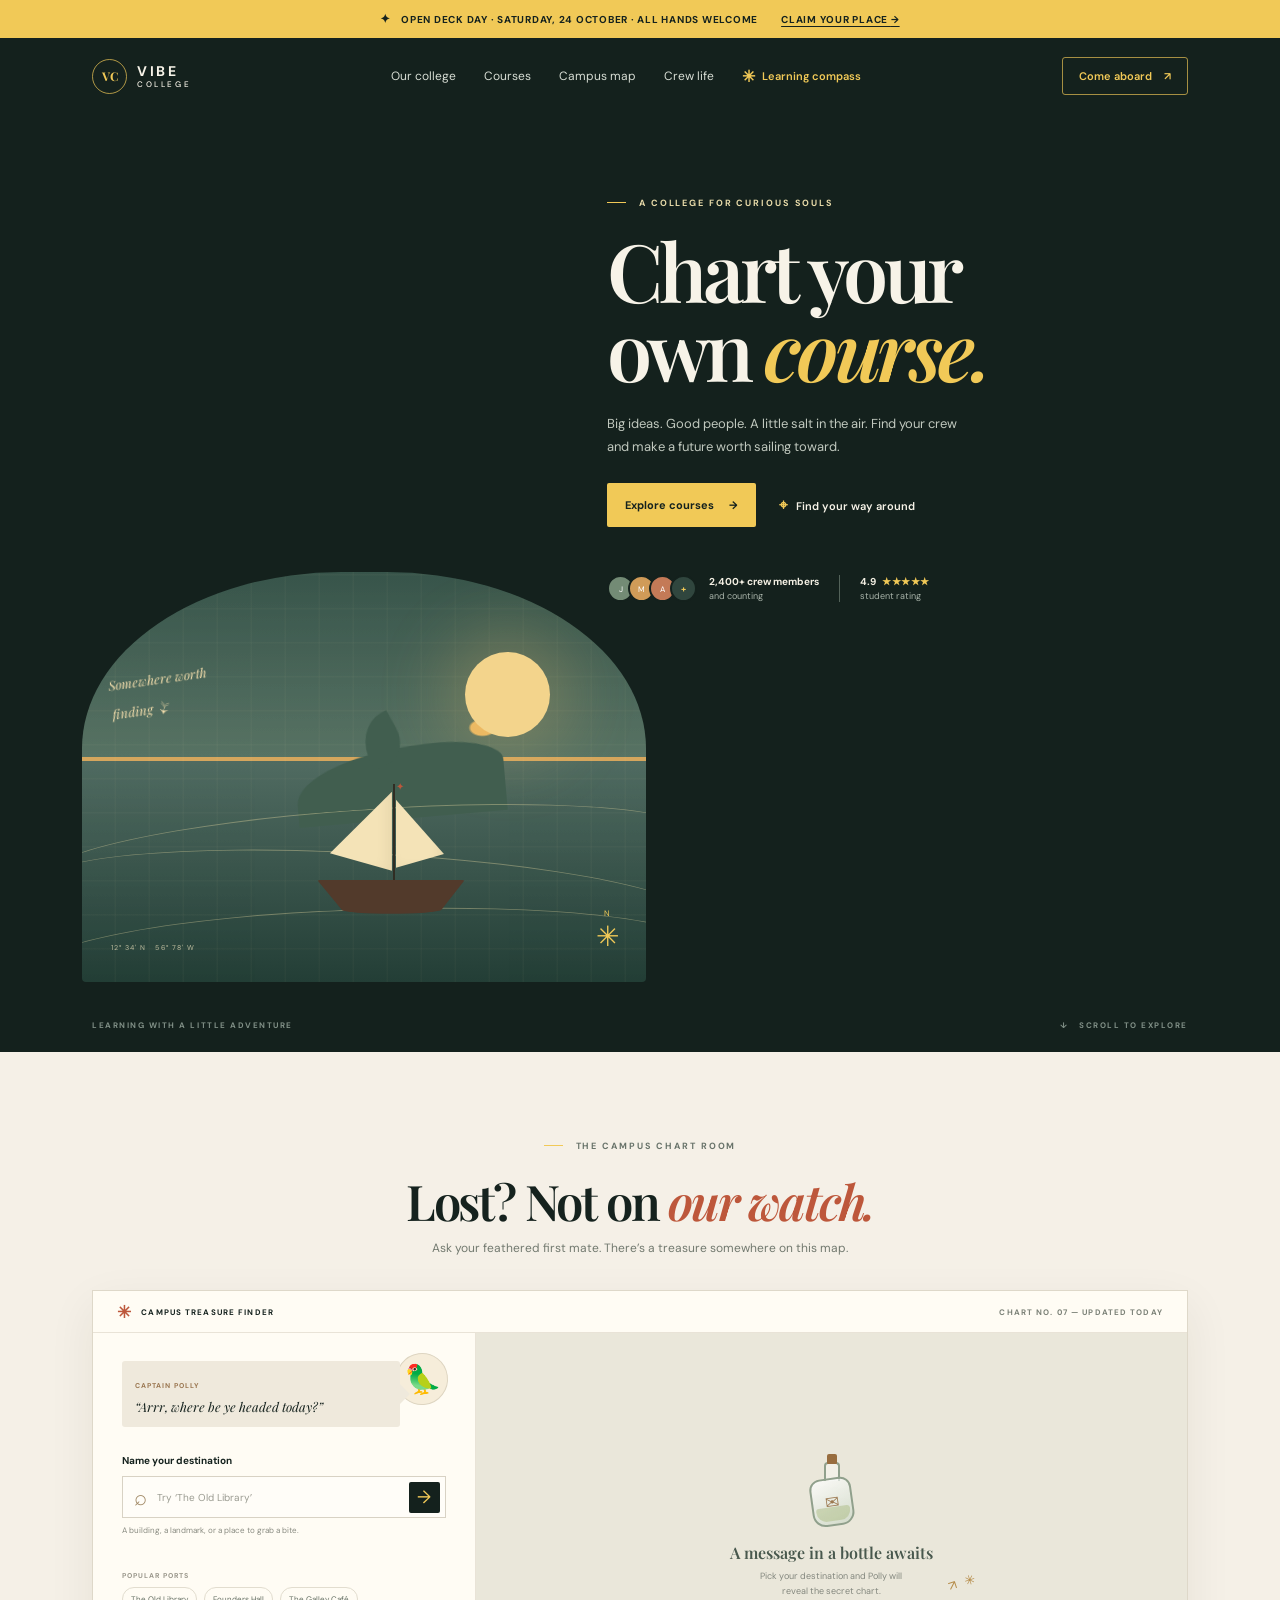
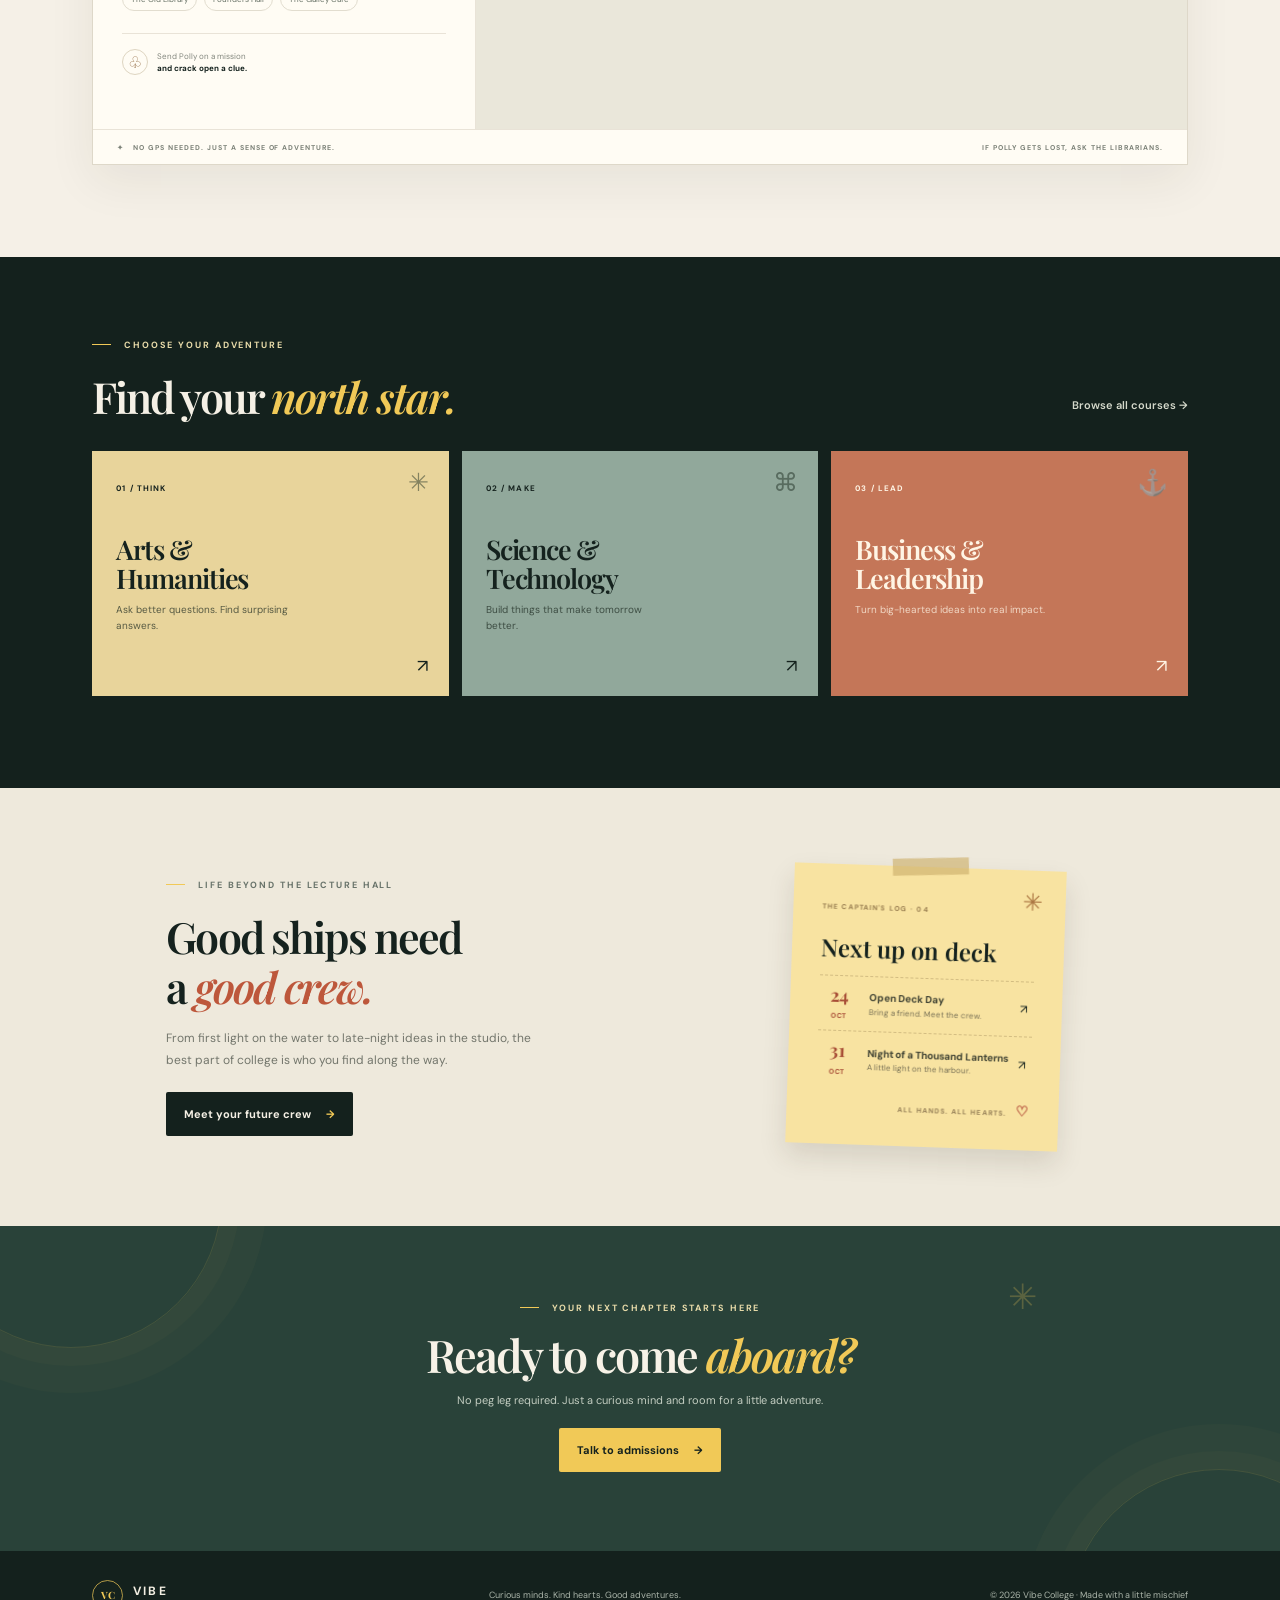
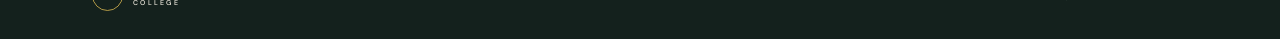
==== commit 968b59e7: "added navigation" ====
--- a/index.html
+++ b/index.html
@@ -38,7 +38,28 @@
         <a href="#courses">Courses</a>
         <a href="#locator">Campus map</a>
         <a href="#events">Crew life</a>
+        <button class="compass-toggle" type="button" aria-expanded="false" aria-controls="learning-compass">
+          <span aria-hidden="true">✳</span> Learning compass
+        </button>
       </nav>
+      <section class="learning-compass" id="learning-compass" aria-labelledby="compass-title" hidden>
+        <div class="compass-panel-heading">
+          <span class="compass-rose" aria-hidden="true">✳</span>
+          <div>
+            <p class="compass-kicker">YOUR NEXT PORT</p>
+            <h2 id="compass-title">Learning compass</h2>
+          </div>
+          <button class="compass-close" type="button" aria-label="Close learning compass">×</button>
+        </div>
+        <label class="compass-search-label" for="compass-search">What are you curious about?</label>
+        <div class="compass-search">
+          <span aria-hidden="true">⌕</span>
+          <input id="compass-search" type="search" placeholder="Try “design”, “science”, or “library”" autocomplete="off" />
+        </div>
+        <p class="compass-hint" id="compass-hint" aria-live="polite">A few good next steps, picked for your search.</p>
+        <div class="compass-recommendations" id="compass-recommendations" aria-live="polite"></div>
+        <p class="compass-privacy">Just a helpful guide—your searches stay on this page.</p>
+      </section>
       <a class="nav-cta" href="#apply">Come aboard <span aria-hidden="true">↗</span></a>
     </header>
 
--- a/styles.css
+++ b/styles.css
@@ -28,9 +28,32 @@
 .brand-mark { width: 35px; height: 35px; display: grid; place-items: center; border: 1px solid rgba(241,201,87,.7); border-radius: 50%; color: var(--gold); font-family: var(--serif); font-size: 12px; font-weight: 700; }
 .brand-name { display: grid; gap: 2px; font-size: 14px; line-height: 1; font-weight: 700; letter-spacing: .18em; }
 .brand-name small { font-size: 8px; font-weight: 500; letter-spacing: .32em; }
-.main-nav { display: flex; gap: 37px; color: #d7ddd4; font-size: 12px; }
+.main-nav { position: relative; display: flex; gap: 28px; align-items: center; color: #d7ddd4; font-size: 12px; }
 .main-nav a { transition: color .2s ease; }
 .main-nav a:hover { color: var(--gold); }
+.compass-toggle { display: inline-flex; align-items: center; gap: 7px; padding: 0; border: 0; background: transparent; color: var(--gold); cursor: pointer; font-size: 11px; font-weight: 600; white-space: nowrap; }
+.compass-toggle > span { font-size: 16px; transition: transform .35s ease; }
+.compass-toggle:hover > span, .compass-toggle[aria-expanded="true"] > span { transform: rotate(45deg); }
+.learning-compass[hidden] { display: none; }
+.learning-compass:not([hidden]) { position: absolute; z-index: 20; top: calc(100% + 18px); right: -85px; width: 350px; padding: 21px; border: 1px solid #d8d1bf; background: #fffcf4; box-shadow: 0 15px 40px rgba(0,0,0,.2); color: var(--ink); }
+.compass-panel-heading { display: flex; align-items: center; gap: 11px; margin-bottom: 18px; }
+.compass-rose { display: grid; width: 38px; height: 38px; place-items: center; border: 1px solid #c9a94f; border-radius: 50%; color: #b38732; font-size: 25px; }
+.compass-kicker { margin: 0 0 3px; color: #9c8051; font-size: 7px; font-weight: 700; letter-spacing: .17em; }
+.compass-panel-heading h2 { margin: 0; font-family: var(--serif); font-size: 19px; font-weight: 600; }
+.compass-close { width: 26px; height: 26px; margin-left: auto; border: 1px solid #e4ddce; border-radius: 50%; background: transparent; color: #657064; cursor: pointer; font-size: 17px; line-height: 1; }
+.compass-search-label { display: block; margin-bottom: 7px; font-size: 9px; font-weight: 700; }
+.compass-search { display: flex; height: 39px; align-items: center; gap: 8px; padding: 0 10px; border: 1px solid #d8d2c4; background: #fffdf8; }
+.compass-search:focus-within { border-color: #a17b3a; box-shadow: 0 0 0 2px rgba(241,201,87,.18); }
+.compass-search > span { color: #a28a67; font-size: 20px; }
+.compass-search input { width: 100%; border: 0; outline: 0; background: transparent; color: var(--ink); font-size: 9px; }
+.compass-hint { margin: 9px 0 7px; color: #85877d; font-size: 8px; line-height: 1.5; }
+.compass-recommendations { display: grid; gap: 6px; }
+.compass-recommendation { display: grid; grid-template-columns: 1fr auto; align-items: center; gap: 8px; padding: 9px 10px; border: 1px solid #eae4d8; background: #f8f4e9; transition: border-color .2s, background .2s; }
+.compass-recommendation:hover { border-color: #c5a752; background: #f8f0d8; }
+.compass-recommendation strong { display: block; margin-bottom: 3px; font-family: var(--serif); font-size: 11px; }
+.compass-recommendation small { display: block; color: #74786f; font-size: 8px; line-height: 1.45; }
+.compass-recommendation > span:last-child { color: #9f7734; font-size: 14px; }
+.compass-privacy { margin: 11px 0 0; color: #98968b; font-size: 7px; }
 .nav-cta { padding: 11px 16px; border: 1px solid rgba(241,201,87,.66); border-radius: 3px; color: var(--gold); font-size: 11px; font-weight: 600; }
 .nav-cta span { padding-left: 9px; }
 .menu-toggle { display: none; }
@@ -226,6 +249,7 @@
 
 @media (max-width: 900px) {
   .main-nav { gap: 18px; }
+  .compass-toggle { font-size: 10px; }
   .site-header { padding: 0 5%; }
   .hero { padding-right: 5%; padding-left: 5%; grid-template-columns: 48% 52%; }
   .hero-art { margin-right: -6vw; }
@@ -243,6 +267,8 @@
   .main-nav { position: absolute; z-index: 10; top: 102px; right: 0; left: 0; display: none; gap: 0; padding: 8px 6% 15px; background: #192a24; }
   .main-nav.is-open { display: grid; }
   .main-nav a { padding: 12px 0; border-bottom: 1px solid rgba(255,255,255,.08); }
+  .compass-toggle { justify-self: start; padding: 12px 0; font-size: 12px; }
+  .learning-compass:not([hidden]) { position: static; width: 100%; margin: 0 0 10px; padding: 17px; }
   .hero { min-height: 760px; display: flex; flex-direction: column; padding: 51px 7% 62px; }
   .hero-copy { padding-top: 0; }
   .hero h1 { font-size: clamp(57px,14vw,76px); }
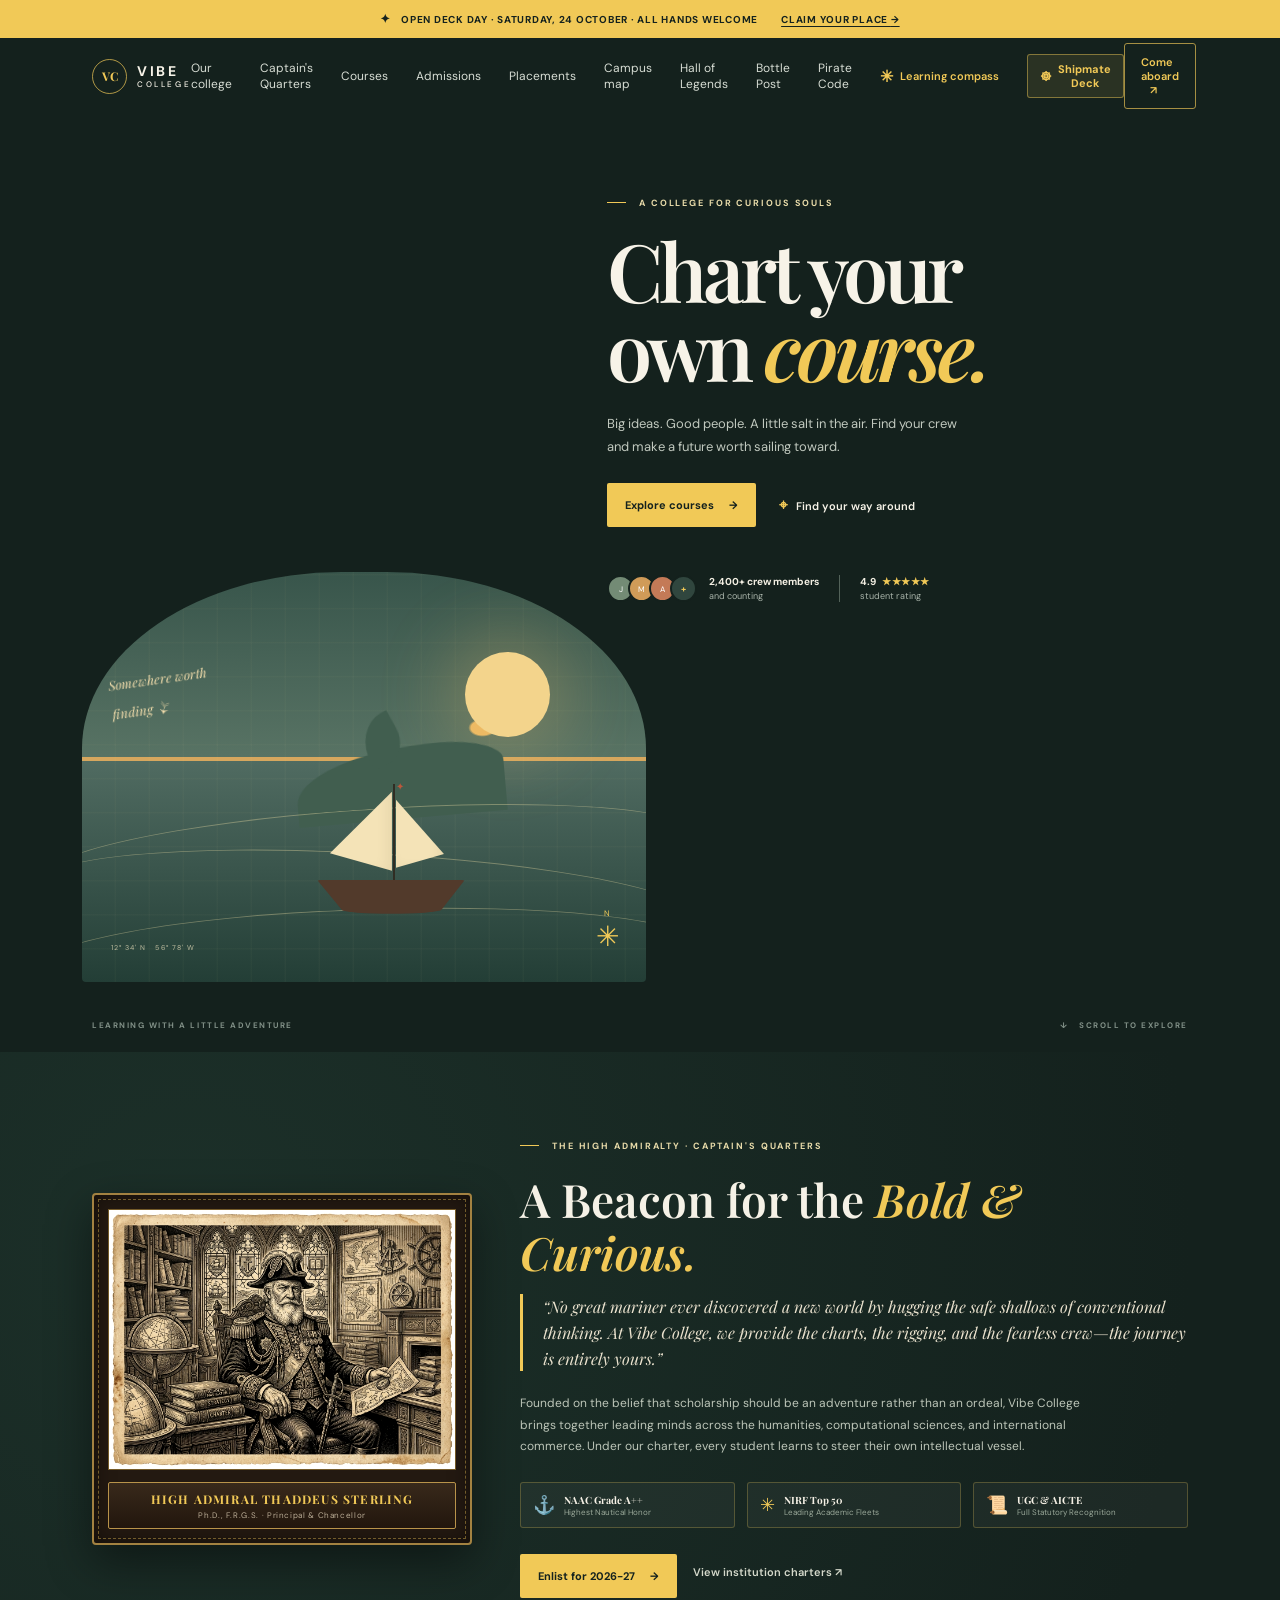
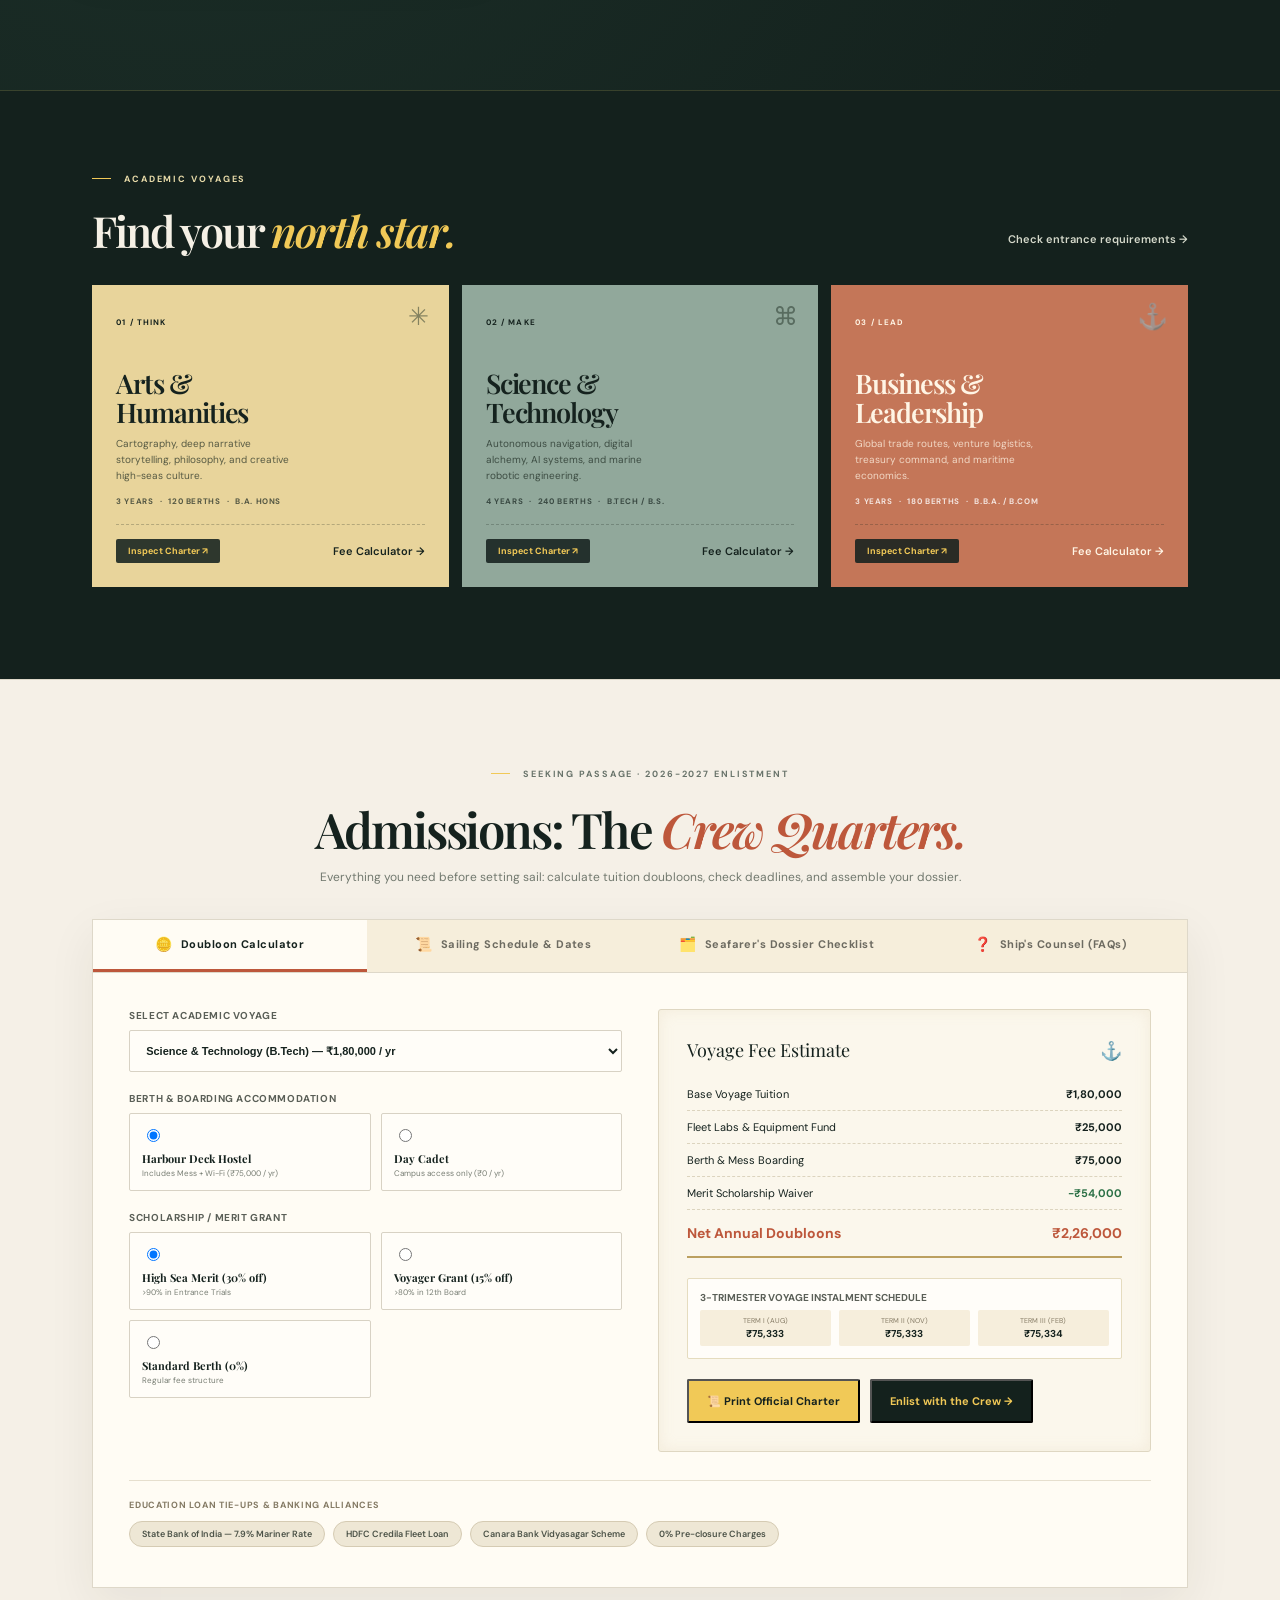
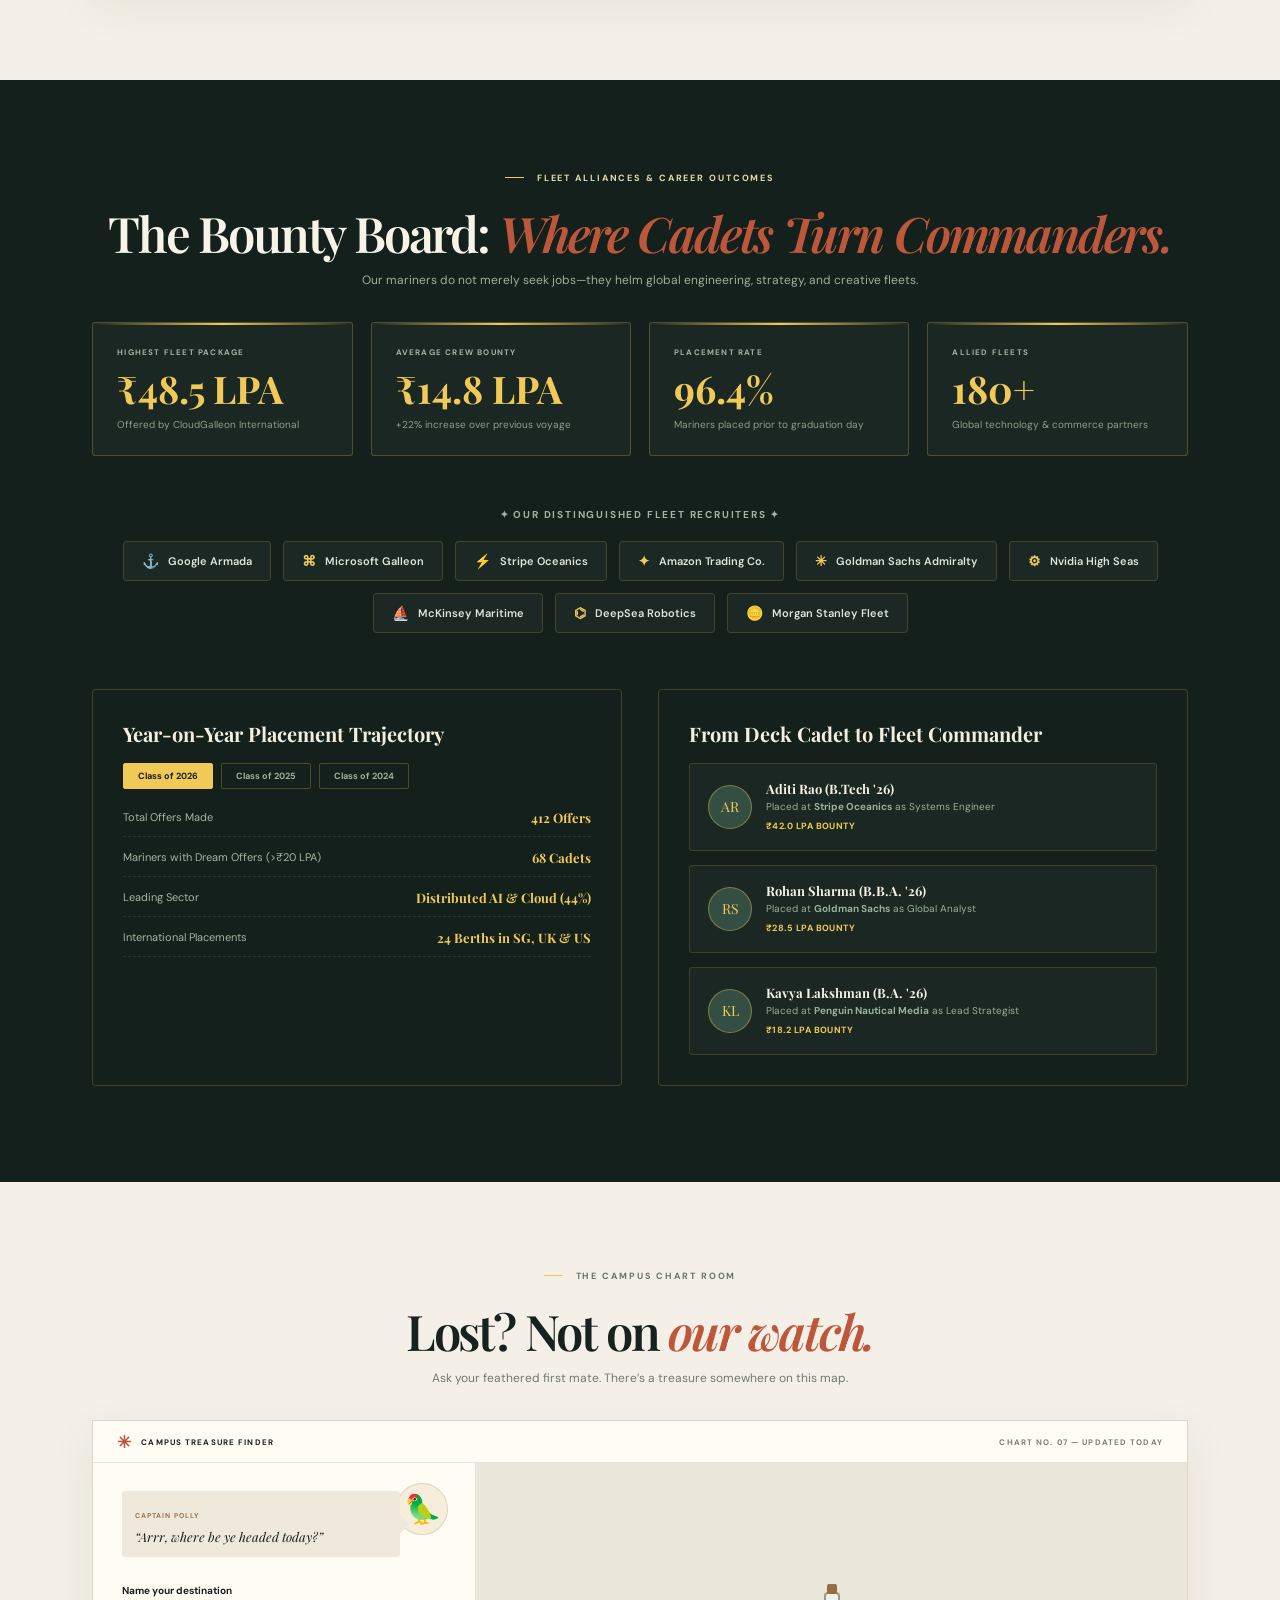
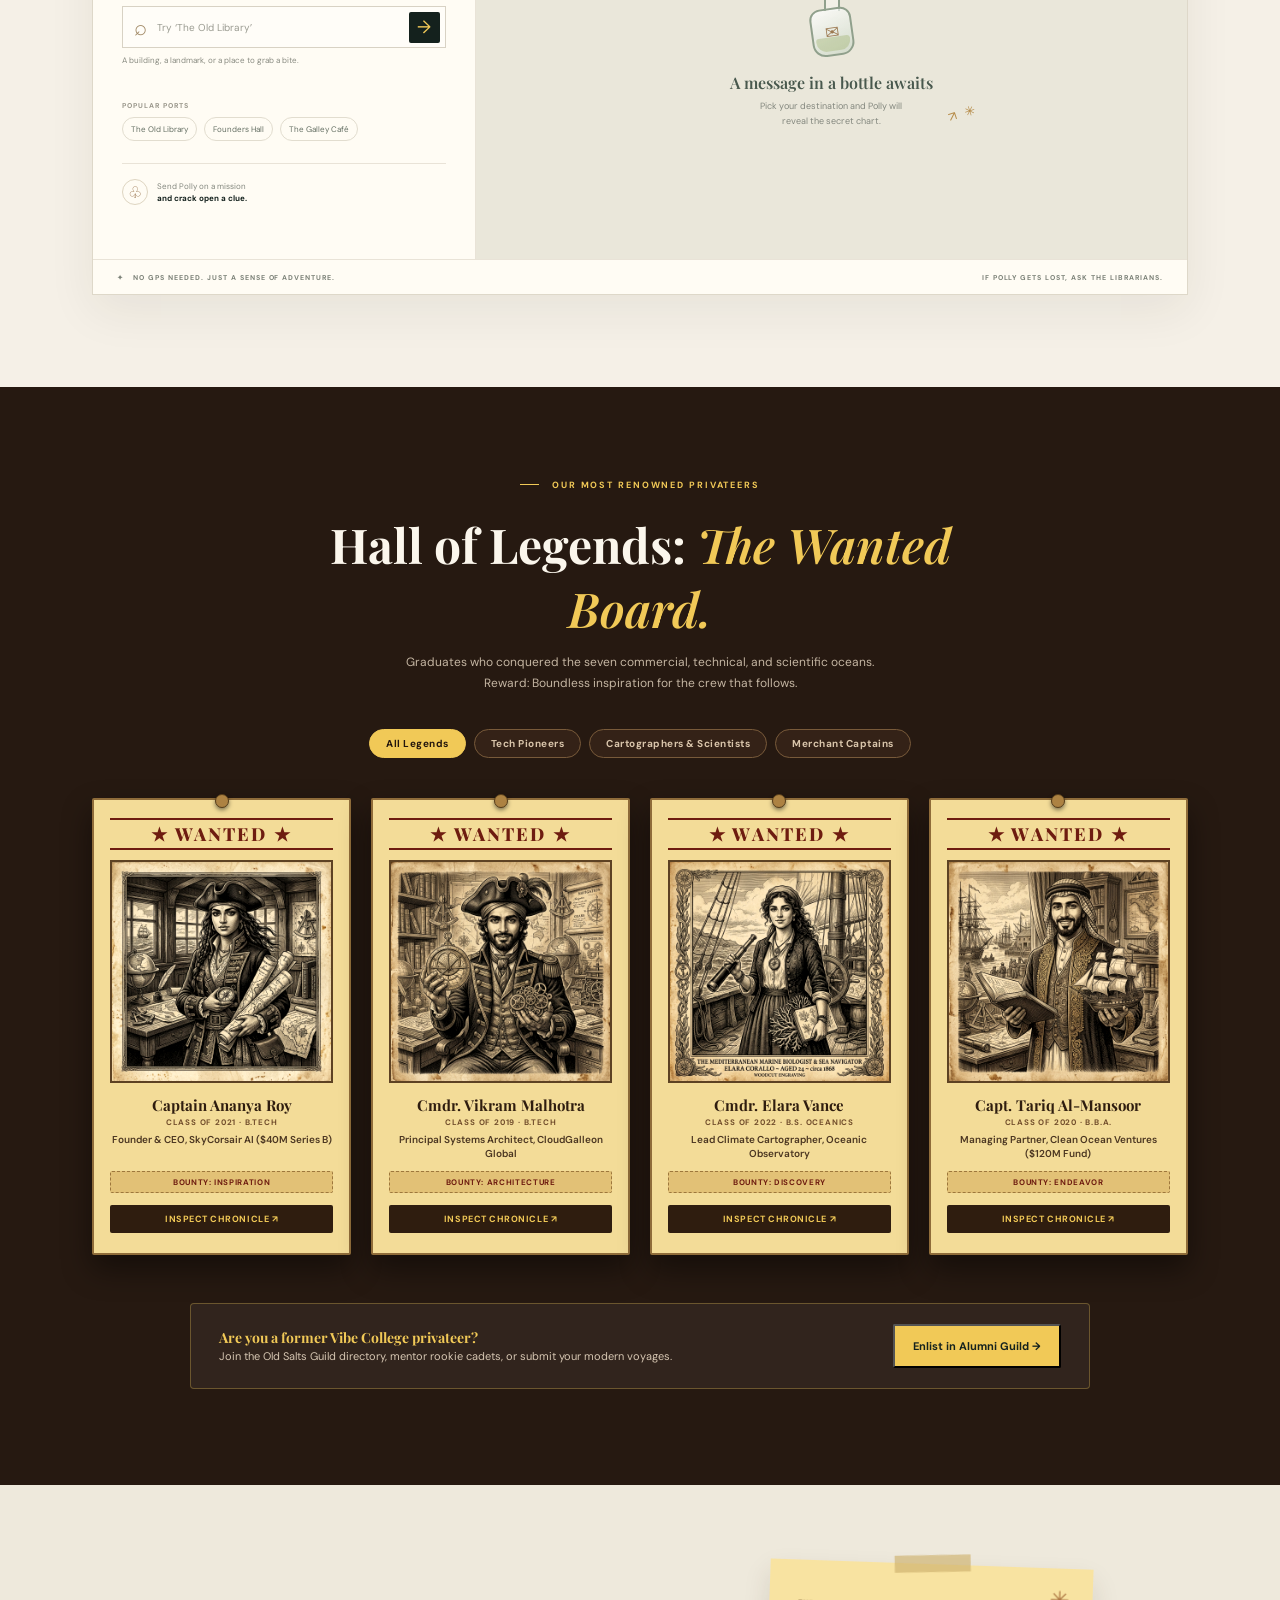
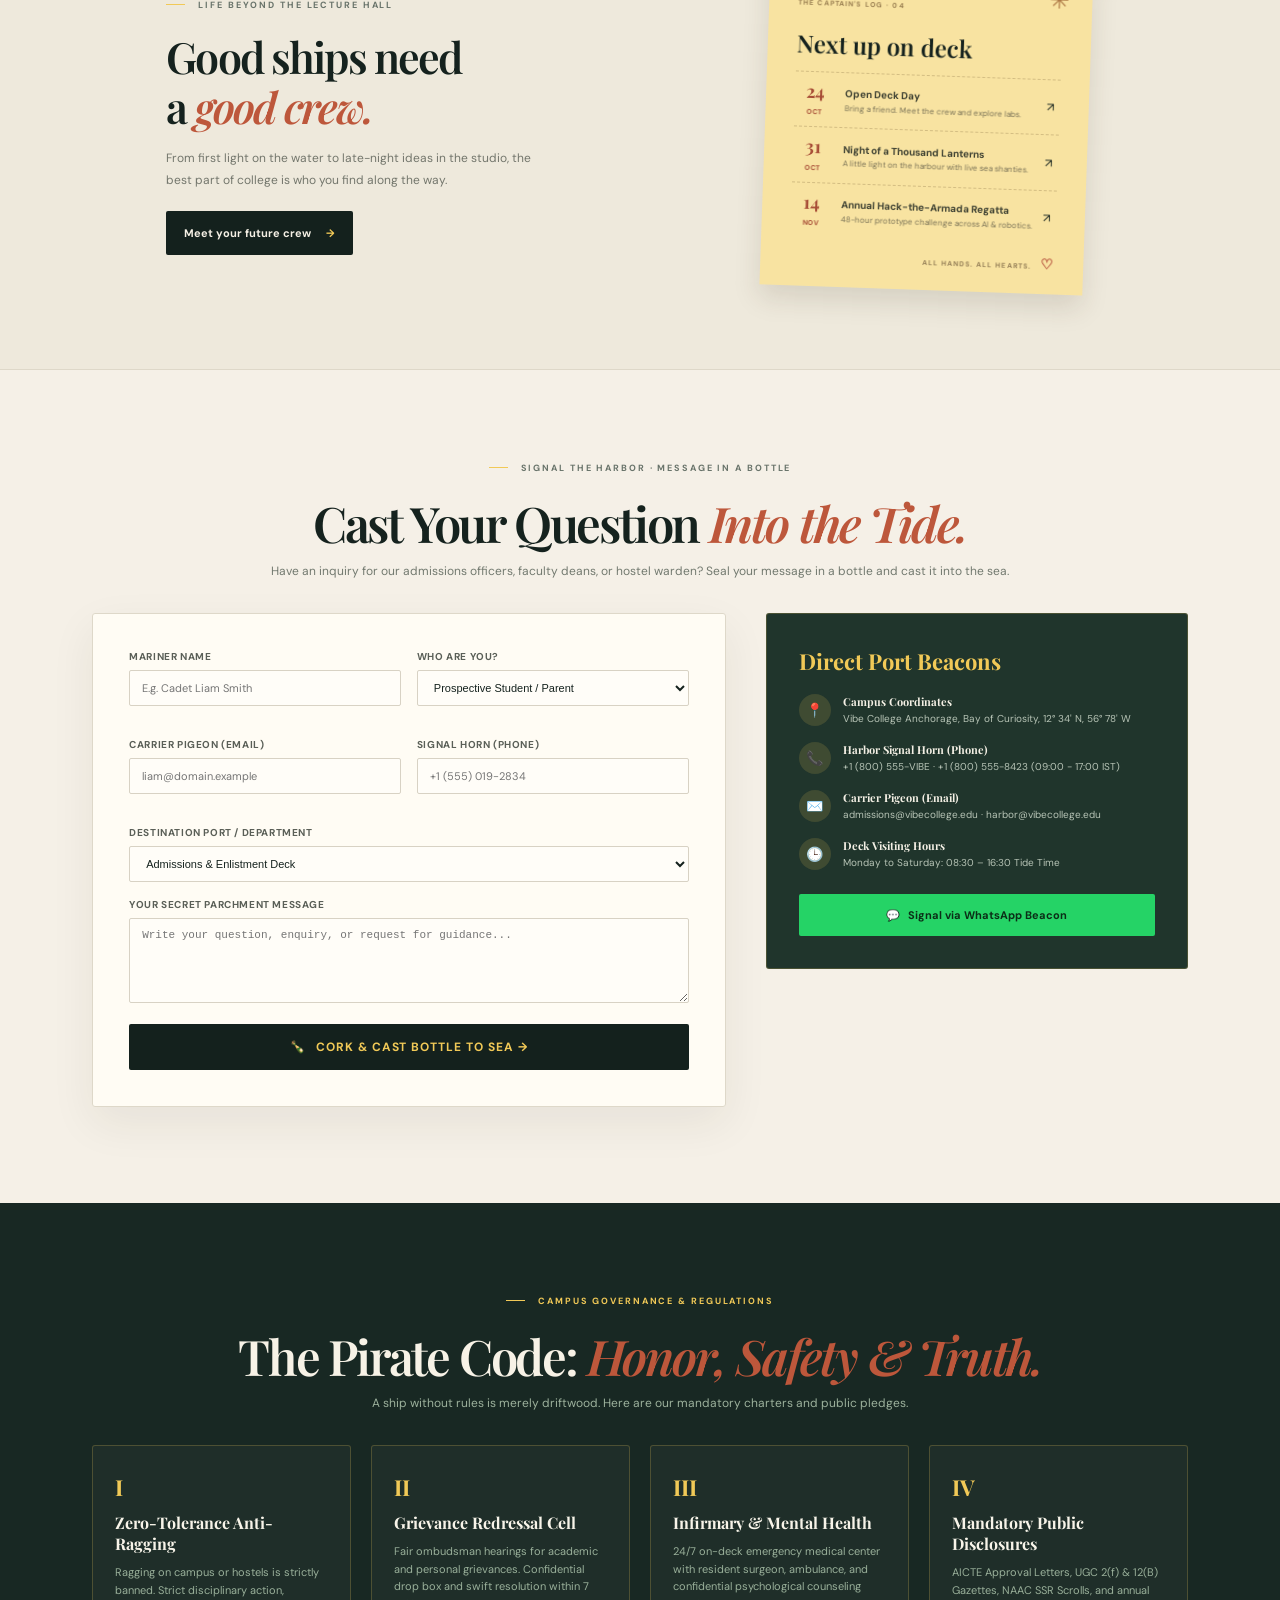
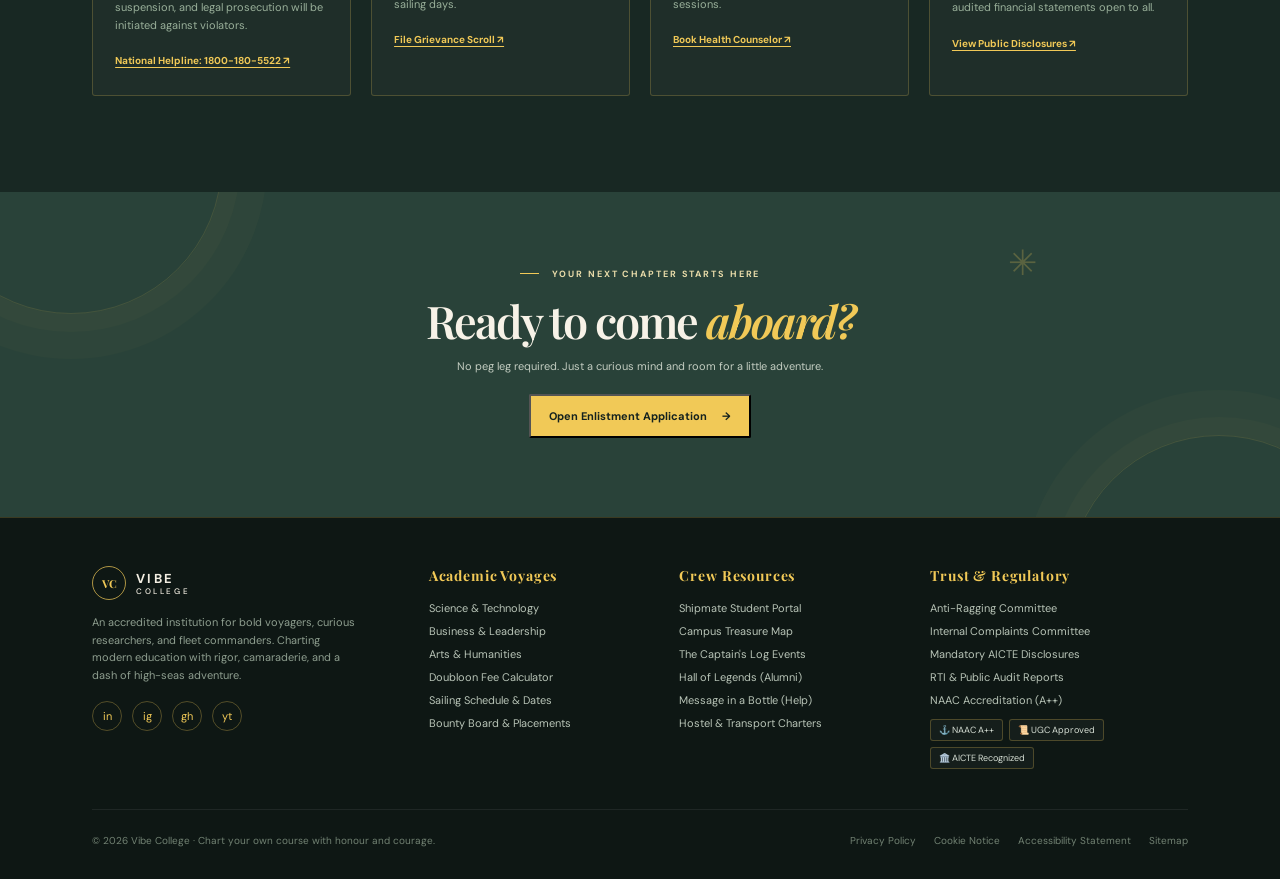
==== commit 4cec9f1c: "feat: add academics, admissions, hall of legends, and interactive course and tuition features" ====
--- a/index.html
+++ b/index.html
@@ -35,11 +35,19 @@
       </button>
       <nav class="main-nav" aria-label="Main navigation">
         <a href="#about">Our college</a>
+        <a href="#captain">Captain's Quarters</a>
         <a href="#courses">Courses</a>
+        <a href="#admissions">Admissions</a>
+        <a href="#placements">Placements</a>
         <a href="#locator">Campus map</a>
-        <a href="#events">Crew life</a>
+        <a href="#legends">Hall of Legends</a>
+        <a href="#bottle-enquiry">Bottle Post</a>
+        <a href="#ship-code">Pirate Code</a>
         <button class="compass-toggle" type="button" aria-expanded="false" aria-controls="learning-compass">
           <span aria-hidden="true">✳</span> Learning compass
+        </button>
+        <button class="nav-portal-btn" id="open-portal-btn" type="button" aria-label="Open Shipmate Deck Portal">
+          <span aria-hidden="true">☸</span> Shipmate Deck
         </button>
       </nav>
       <section class="learning-compass" id="learning-compass" aria-labelledby="compass-title" hidden>
@@ -107,6 +115,526 @@
         </div>
       </section>
 
+      <!-- CAPTAIN'S QUARTERS (PRINCIPAL'S DISPATCH & ACCREDITATIONS) -->
+      <section class="quarters-section" id="captain">
+        <div class="quarters-grid">
+          <div class="captain-frame">
+            <span class="captain-frame-corners" aria-hidden="true"></span>
+            <img class="captain-portrait-img" src="assets/principal_sterling.jpg" alt="High Admiral Thaddeus Sterling in academic regalia" />
+            <div class="captain-plaque">
+              <p class="captain-plaque-title">High Admiral Thaddeus Sterling</p>
+              <p class="captain-plaque-sub">Ph.D., F.R.G.S. · Principal & Chancellor</p>
+            </div>
+          </div>
+          <div class="quarters-content">
+            <p class="eyebrow"><span></span> THE HIGH ADMIRALTY · CAPTAIN'S QUARTERS</p>
+            <h2>A Beacon for the <em>Bold & Curious.</em></h2>
+            <blockquote class="captain-quote">
+              “No great mariner ever discovered a new world by hugging the safe shallows of conventional thinking. At Vibe College, we provide the charts, the rigging, and the fearless crew—the journey is entirely yours.”
+            </blockquote>
+            <p class="quarters-text">
+              Founded on the belief that scholarship should be an adventure rather than an ordeal, Vibe College brings together leading minds across the humanities, computational sciences, and international commerce. Under our charter, every student learns to steer their own intellectual vessel.
+            </p>
+            <div class="quarters-credentials">
+              <div class="credential-pill">
+                <span aria-hidden="true">⚓</span>
+                <div>
+                  <strong>NAAC Grade A++</strong>
+                  <small>Highest Nautical Honor</small>
+                </div>
+              </div>
+              <div class="credential-pill">
+                <span aria-hidden="true">✳</span>
+                <div>
+                  <strong>NIRF Top 50</strong>
+                  <small>Leading Academic Fleets</small>
+                </div>
+              </div>
+              <div class="credential-pill">
+                <span aria-hidden="true">📜</span>
+                <div>
+                  <strong>UGC & AICTE</strong>
+                  <small>Full Statutory Recognition</small>
+                </div>
+              </div>
+            </div>
+            <div class="quarters-actions">
+              <a class="button button-gold" href="#admissions">Enlist for 2026-27 <span aria-hidden="true">→</span></a>
+              <a class="text-link light-link" href="#ship-code">View institution charters <span aria-hidden="true">↗</span></a>
+            </div>
+          </div>
+        </div>
+      </section>
+
+      <!-- COURSES & PROGRAMS -->
+      <section class="courses-section" id="courses">
+        <div class="courses-heading">
+          <div>
+            <p class="eyebrow"><span></span> Academic voyages</p>
+            <h2>Find your <em>north star.</em></h2>
+          </div>
+          <a class="text-link light-link" href="#admissions">Check entrance requirements <span aria-hidden="true">→</span></a>
+        </div>
+        <div class="course-grid">
+          <div class="course-card course-sand">
+            <span class="course-number">01 / THINK</span><span class="course-icon" aria-hidden="true">✳</span>
+            <h3>Arts &<br />Humanities</h3>
+            <p>Cartography, deep narrative storytelling, philosophy, and creative high-seas culture.</p>
+            <div class="course-meta-tags">
+              <span>3 Years</span> · <span>120 Berths</span> · <span>B.A. Hons</span>
+            </div>
+            <div class="course-card-actions">
+              <button type="button" class="inspect-course-btn" data-course="arts">Inspect Charter ↗</button>
+              <a class="text-link" href="#admissions">Fee Calculator →</a>
+            </div>
+          </div>
+          <div class="course-card course-sea">
+            <span class="course-number">02 / MAKE</span><span class="course-icon" aria-hidden="true">⌘</span>
+            <h3>Science &<br />Technology</h3>
+            <p>Autonomous navigation, digital alchemy, AI systems, and marine robotic engineering.</p>
+            <div class="course-meta-tags">
+              <span>4 Years</span> · <span>240 Berths</span> · <span>B.Tech / B.S.</span>
+            </div>
+            <div class="course-card-actions">
+              <button type="button" class="inspect-course-btn" data-course="tech">Inspect Charter ↗</button>
+              <a class="text-link" href="#admissions">Fee Calculator →</a>
+            </div>
+          </div>
+          <div class="course-card course-rust">
+            <span class="course-number">03 / LEAD</span><span class="course-icon" aria-hidden="true">⚓</span>
+            <h3>Business &<br />Leadership</h3>
+            <p>Global trade routes, venture logistics, treasury command, and maritime economics.</p>
+            <div class="course-meta-tags">
+              <span>3 Years</span> · <span>180 Berths</span> · <span>B.B.A. / B.Com</span>
+            </div>
+            <div class="course-card-actions">
+              <button type="button" class="inspect-course-btn" data-course="business">Inspect Charter ↗</button>
+              <a class="text-link" href="#admissions">Fee Calculator →</a>
+            </div>
+          </div>
+        </div>
+      </section>
+
+      <!-- ADMISSIONS: THE CREW QUARTERS -->
+      <section class="admissions-section" id="admissions">
+        <div class="section-heading">
+          <p class="eyebrow eyebrow-dark"><span></span> SEEKING PASSAGE · 2026-2027 ENLISTMENT</p>
+          <h2>Admissions: The <em>Crew Quarters.</em></h2>
+          <p>Everything you need before setting sail: calculate tuition doubloons, check deadlines, and assemble your dossier.</p>
+        </div>
+        <div class="admissions-wrapper">
+          <div class="admissions-tabs" role="tablist" aria-label="Admissions navigation tabs">
+            <button class="adm-tab is-active" id="tab-btn-calc" role="tab" aria-selected="true" aria-controls="pane-calc">
+              <span aria-hidden="true">🪙</span> Doubloon Calculator
+            </button>
+            <button class="adm-tab" id="tab-btn-schedule" role="tab" aria-selected="false" aria-controls="pane-schedule">
+              <span aria-hidden="true">📜</span> Sailing Schedule & Dates
+            </button>
+            <button class="adm-tab" id="tab-btn-dossier" role="tab" aria-selected="false" aria-controls="pane-dossier">
+              <span aria-hidden="true">🗂️</span> Seafarer's Dossier Checklist
+            </button>
+            <button class="adm-tab" id="tab-btn-faq" role="tab" aria-selected="false" aria-controls="pane-faq">
+              <span aria-hidden="true">❓</span> Ship's Counsel (FAQs)
+            </button>
+          </div>
+
+          <!-- TAB 1: DOUBLOON CALCULATOR -->
+          <div class="adm-content-pane is-active" id="pane-calc" role="tabpanel" aria-labelledby="tab-btn-calc">
+            <div class="calc-grid">
+              <div class="calc-form">
+                <div class="calc-form-group">
+                  <label class="calc-label" for="calc-program">Select Academic Voyage</label>
+                  <select class="calc-select" id="calc-program">
+                    <option value="tech" selected>Science & Technology (B.Tech) — ₹1,80,000 / yr</option>
+                    <option value="business">Business & Leadership (B.B.A.) — ₹1,50,000 / yr</option>
+                    <option value="arts">Arts & Humanities (B.A. Hons) — ₹1,20,000 / yr</option>
+                  </select>
+                </div>
+                <div class="calc-form-group">
+                  <span class="calc-label">Berth & Boarding Accommodation</span>
+                  <div class="calc-options-grid">
+                    <label class="calc-radio-card">
+                      <input type="radio" name="stay" value="hostel" checked />
+                      <span class="radio-content">
+                        <strong>Harbour Deck Hostel</strong>
+                        <small>Includes Mess + Wi-Fi (₹75,000 / yr)</small>
+                      </span>
+                    </label>
+                    <label class="calc-radio-card">
+                      <input type="radio" name="stay" value="dayscholar" />
+                      <span class="radio-content">
+                        <strong>Day Cadet</strong>
+                        <small>Campus access only (₹0 / yr)</small>
+                      </span>
+                    </label>
+                  </div>
+                </div>
+                <div class="calc-form-group">
+                  <span class="calc-label">Scholarship / Merit Grant</span>
+                  <div class="calc-options-grid">
+                    <label class="calc-radio-card">
+                      <input type="radio" name="scholarship" value="merit" checked />
+                      <span class="radio-content">
+                        <strong>High Sea Merit (30% off)</strong>
+                        <small>&gt;90% in Entrance Trials</small>
+                      </span>
+                    </label>
+                    <label class="calc-radio-card">
+                      <input type="radio" name="scholarship" value="voyager" />
+                      <span class="radio-content">
+                        <strong>Voyager Grant (15% off)</strong>
+                        <small>&gt;80% in 12th Board</small>
+                      </span>
+                    </label>
+                    <label class="calc-radio-card">
+                      <input type="radio" name="scholarship" value="none" />
+                      <span class="radio-content">
+                        <strong>Standard Berth (0%)</strong>
+                        <small>Regular fee structure</small>
+                      </span>
+                    </label>
+                  </div>
+                </div>
+              </div>
+
+              <div class="calc-summary-card">
+                <div class="calc-summary-title">
+                  <span>Voyage Fee Estimate</span>
+                  <span aria-hidden="true">⚓</span>
+                </div>
+                <table class="calc-summary-table">
+                  <tbody>
+                    <tr>
+                      <td>Base Voyage Tuition</td>
+                      <td id="calc-base-tuition">₹1,80,000</td>
+                    </tr>
+                    <tr>
+                      <td>Fleet Labs & Equipment Fund</td>
+                      <td>₹25,000</td>
+                    </tr>
+                    <tr>
+                      <td>Berth & Mess Boarding</td>
+                      <td id="calc-hostel-dues">₹75,000</td>
+                    </tr>
+                    <tr>
+                      <td>Merit Scholarship Waiver</td>
+                      <td id="calc-waiver-dues" style="color: #2b7045;">-₹54,000</td>
+                    </tr>
+                    <tr class="calc-total-row">
+                      <td>Net Annual Doubloons</td>
+                      <td id="calc-net-total">₹2,26,000</td>
+                    </tr>
+                  </tbody>
+                </table>
+                <div class="calc-schedule-box">
+                  <strong>3-TRIMESTER VOYAGE INSTALMENT SCHEDULE</strong>
+                  <div class="calc-installments">
+                    <div class="calc-inst-item">
+                      <span>Term I (Aug)</span>
+                      <strong id="calc-inst-1">₹75,333</strong>
+                    </div>
+                    <div class="calc-inst-item">
+                      <span>Term II (Nov)</span>
+                      <strong id="calc-inst-2">₹75,333</strong>
+                    </div>
+                    <div class="calc-inst-item">
+                      <span>Term III (Feb)</span>
+                      <strong id="calc-inst-3">₹75,334</strong>
+                    </div>
+                  </div>
+                </div>
+                <div class="calc-summary-actions">
+                  <button class="button button-gold" id="btn-print-estimate" type="button">
+                    <span>📜 Print Official Charter</span>
+                  </button>
+                  <button class="button button-dark" id="btn-open-enlist-form" type="button">
+                    <span>Enlist with the Crew →</span>
+                  </button>
+                </div>
+              </div>
+            </div>
+            <div class="bank-tieups">
+              <p>Education Loan Tie-ups & Banking Alliances</p>
+              <div class="bank-badge-list">
+                <span class="bank-badge">State Bank of India — 7.9% Mariner Rate</span>
+                <span class="bank-badge">HDFC Credila Fleet Loan</span>
+                <span class="bank-badge">Canara Bank Vidyasagar Scheme</span>
+                <span class="bank-badge">0% Pre-closure Charges</span>
+              </div>
+            </div>
+          </div>
+
+          <!-- TAB 2: SAILING SCHEDULE -->
+          <div class="adm-content-pane" id="pane-schedule" role="tabpanel" aria-labelledby="tab-btn-schedule">
+            <div class="schedule-grid">
+              <div>
+                <h3 class="timeline-title">2026-2027 Sailing Calendar</h3>
+                <div class="timeline-track">
+                  <div class="timeline-milestone">
+                    <p class="milestone-date">15 NOVEMBER 2026</p>
+                    <h4 class="milestone-name">Application Port Opens</h4>
+                    <p class="milestone-desc">Online registration and submission of the digital seafarer dossier commences.</p>
+                  </div>
+                  <div class="timeline-milestone">
+                    <p class="milestone-date">20 JANUARY 2027</p>
+                    <h4 class="milestone-name">The Navigator's Entrance Trials</h4>
+                    <p class="milestone-desc">Computer-based cognitive navigation exam (VIBE-SAT) conducted at 40 harbors nationwide.</p>
+                  </div>
+                  <div class="timeline-milestone">
+                    <p class="milestone-date">28 FEBRUARY 2027</p>
+                    <h4 class="milestone-name">Merit Scroll & Berth Allotment</h4>
+                    <p class="milestone-desc">Rank lists published. Round 1 counseling and scholarship grant letters released.</p>
+                  </div>
+                  <div class="timeline-milestone">
+                    <p class="milestone-date">10 AUGUST 2027</p>
+                    <h4 class="milestone-name">Anchor Drop & Induction Voyage</h4>
+                    <p class="milestone-desc">Freshman mariners report to campus for orientation, uniform fitting, and crew swearing-in.</p>
+                  </div>
+                </div>
+              </div>
+              <div>
+                <h3 class="timeline-title">Eligibility Charters</h3>
+                <div class="eligibility-box">
+                  <h4>Science & Technology (B.Tech / B.S.)</h4>
+                  <ul>
+                    <li>10+2 with Physics, Mathematics & Chemistry/Computing from a recognized board.</li>
+                    <li>Minimum 60% aggregate (55% for SC/ST/Maritime Quota).</li>
+                    <li>Valid score in VIBE-SAT, JEE Main, or State Engineering CET.</li>
+                  </ul>
+                </div>
+                <div class="eligibility-box">
+                  <h4>Business & Leadership (B.B.A. / B.Com)</h4>
+                  <ul>
+                    <li>10+2 in any stream (Commerce, Science, or Arts) with minimum 55% marks.</li>
+                    <li>Demonstrated curiosity for enterprise, trade, or collaborative leadership.</li>
+                  </ul>
+                </div>
+                <div class="eligibility-box">
+                  <h4>Arts & Humanities (B.A. Hons)</h4>
+                  <ul>
+                    <li>10+2 in any discipline with minimum 50% marks and fluency in English.</li>
+                    <li>Submission of a creative portfolio, essay scroll, or historical query.</li>
+                  </ul>
+                </div>
+              </div>
+            </div>
+          </div>
+
+          <!-- TAB 3: SEAFARER'S DOSSIER -->
+          <div class="adm-content-pane" id="pane-dossier" role="tabpanel" aria-labelledby="tab-btn-dossier">
+            <div class="dossier-header">
+              <div>
+                <h3 style="margin: 0; font-family: var(--serif); font-size: 20px;">Seafarer's Document Dossier</h3>
+                <p style="margin: 4px 0 0; font-size: 11px; color: #727a6f;">Verify your credentials before boarding. Check off each scroll as you prepare it.</p>
+              </div>
+              <div class="dossier-progress-wrap">
+                <span class="dossier-progress-label" id="dossier-counter">0 OF 5 SCROLLS PREPARED (0%)</span>
+                <div class="dossier-progress-bar">
+                  <div class="dossier-progress-fill" id="dossier-fill"></div>
+                </div>
+              </div>
+            </div>
+            <div class="dossier-checklist-grid">
+              <label class="dossier-item">
+                <input type="checkbox" class="dossier-check" data-doc="10th" />
+                <div class="dossier-item-text">
+                  <strong>Secondary School Marksheet (10th Standard)</strong>
+                  <small>Proof of age, parentage, and primary arithmetic/reading marks.</small>
+                </div>
+                <span class="dossier-status-badge">Pending</span>
+              </label>
+              <label class="dossier-item">
+                <input type="checkbox" class="dossier-check" data-doc="12th" />
+                <div class="dossier-item-text">
+                  <strong>Senior Secondary Marksheet (12th Standard)</strong>
+                  <small>Official qualifying marksheet or predicted grades scroll.</small>
+                </div>
+                <span class="dossier-status-badge">Pending</span>
+              </label>
+              <label class="dossier-item">
+                <input type="checkbox" class="dossier-check" data-doc="id" />
+                <div class="dossier-item-text">
+                  <strong>Government Mariner Identity Scroll</strong>
+                  <small>Aadhaar Card, Passport, or National Identity card (clear copy).</small>
+                </div>
+                <span class="dossier-status-badge">Pending</span>
+              </label>
+              <label class="dossier-item">
+                <input type="checkbox" class="dossier-check" data-doc="scorecard" />
+                <div class="dossier-item-text">
+                  <strong>Entrance Trial Scorecard (VIBE-SAT / JEE / CUET)</strong>
+                  <small>Verified scorecard with candidate roll number and percentile rank.</small>
+                </div>
+                <span class="dossier-status-badge">Pending</span>
+              </label>
+              <label class="dossier-item">
+                <input type="checkbox" class="dossier-check" data-doc="medical" />
+                <div class="dossier-item-text">
+                  <strong>Medical Fitness & Sea-Readiness Certificate</strong>
+                  <small>Signed by a registered medical practitioner, certifying good health and vision.</small>
+                </div>
+                <span class="dossier-status-badge">Pending</span>
+              </label>
+            </div>
+            <div style="margin-top: 24px; display: flex; justify-content: space-between; align-items: center;">
+              <p style="margin: 0; font-size: 10px; color: #7f867c;">
+                ✦ All documents must be self-attested before final seat locking.
+              </p>
+              <button class="button button-gold" id="btn-dossier-enlist" type="button">
+                Ready? Open Application Form →
+              </button>
+            </div>
+          </div>
+
+          <!-- TAB 4: FAQS -->
+          <div class="adm-content-pane" id="pane-faq" role="tabpanel" aria-labelledby="tab-btn-faq">
+            <div class="faq-grid">
+              <div class="faq-accordion is-open">
+                <button class="faq-question-btn" type="button">
+                  <span>Can I transfer credits from another collegiate academy?</span>
+                  <span class="faq-icon">▶</span>
+                </button>
+                <div class="faq-answer">
+                  Yes, under the Academic Bank of Credits (ABC) guideline, mariners who completed semester coursework at approved universities may transfer up to 40% of their degree credits following syllabus evaluation by our Board of Studies.
+                </div>
+              </div>
+              <div class="faq-accordion">
+                <button class="faq-question-btn" type="button">
+                  <span>What is the refund policy if I cancel my seat before sailing?</span>
+                  <span class="faq-icon">▶</span>
+                </button>
+                <div class="faq-answer">
+                  Our refund charter complies 100% with UGC directives. Full refund (minus ₹1,000 administrative processing dues) is granted if cancellation occurs 15 days or more prior to the formally notified commencement of induction.
+                </div>
+              </div>
+              <div class="faq-accordion">
+                <button class="faq-question-btn" type="button">
+                  <span>Is hostel accommodation guaranteed for out-of-harbor students?</span>
+                  <span class="faq-icon">▶</span>
+                </button>
+                <div class="faq-answer">
+                  All first-year cadets arriving from outside the home maritime region are guaranteed berths in the Harbour Deck Hostels, equipped with 24/7 security watch, dining mess, and high-speed beacon Wi-Fi.
+                </div>
+              </div>
+              <div class="faq-accordion">
+                <button class="faq-question-btn" type="button">
+                  <span>How are the scholarship grants renewed each year?</span>
+                  <span class="faq-icon">▶</span>
+                </button>
+                <div class="faq-answer">
+                  The High Sea Merit and Voyager Grants are maintained annually provided the cadet sustains a minimum CGPA of 8.0 with no backlog disciplinary flags in the Ship's Log.
+                </div>
+              </div>
+            </div>
+          </div>
+        </div>
+      </section>
+
+      <!-- PLACEMENTS: THE BOUNTY BOARD -->
+      <section class="placements-section" id="placements">
+        <div class="section-heading">
+          <p class="eyebrow"><span></span> FLEET ALLIANCES & CAREER OUTCOMES</p>
+          <h2 style="color: #f7f3e8;">The Bounty Board: <em>Where Cadets Turn Commanders.</em></h2>
+          <p style="color: #9cb09b;">Our mariners do not merely seek jobs—they helm global engineering, strategy, and creative fleets.</p>
+        </div>
+
+        <div class="bounty-metrics">
+          <div class="bounty-stat-card">
+            <p class="bounty-stat-kicker">Highest Fleet Package</p>
+            <h3 class="bounty-stat-number">₹48.5 LPA</h3>
+            <p class="bounty-stat-desc">Offered by CloudGalleon International</p>
+          </div>
+          <div class="bounty-stat-card">
+            <p class="bounty-stat-kicker">Average Crew Bounty</p>
+            <h3 class="bounty-stat-number">₹14.8 LPA</h3>
+            <p class="bounty-stat-desc">+22% increase over previous voyage</p>
+          </div>
+          <div class="bounty-stat-card">
+            <p class="bounty-stat-kicker">Placement Rate</p>
+            <h3 class="bounty-stat-number">96.4%</h3>
+            <p class="bounty-stat-desc">Mariners placed prior to graduation day</p>
+          </div>
+          <div class="bounty-stat-card">
+            <p class="bounty-stat-kicker">Allied Fleets</p>
+            <h3 class="bounty-stat-number">180+</h3>
+            <p class="bounty-stat-desc">Global technology & commerce partners</p>
+          </div>
+        </div>
+
+        <p class="bounty-alliances-title">✦ OUR DISTINGUISHED FLEET RECRUITERS ✦</p>
+        <div class="recruiters-grid">
+          <span class="recruiter-chip"><span>⚓</span> Google Armada</span>
+          <span class="recruiter-chip"><span>⌘</span> Microsoft Galleon</span>
+          <span class="recruiter-chip"><span>⚡</span> Stripe Oceanics</span>
+          <span class="recruiter-chip"><span>✦</span> Amazon Trading Co.</span>
+          <span class="recruiter-chip"><span>✳</span> Goldman Sachs Admiralty</span>
+          <span class="recruiter-chip"><span>⚙</span> Nvidia High Seas</span>
+          <span class="recruiter-chip"><span>⛵</span> McKinsey Maritime</span>
+          <span class="recruiter-chip"><span>⌬</span> DeepSea Robotics</span>
+          <span class="recruiter-chip"><span>🪙</span> Morgan Stanley Fleet</span>
+        </div>
+
+        <div class="placement-double">
+          <div class="trajectory-box">
+            <h3>Year-on-Year Placement Trajectory</h3>
+            <div class="trajectory-tabs">
+              <button class="traj-tab is-active" data-year="2026" type="button">Class of 2026</button>
+              <button class="traj-tab" data-year="2025" type="button">Class of 2025</button>
+              <button class="traj-tab" data-year="2024" type="button">Class of 2024</button>
+            </div>
+            <div class="traj-stat-rows" id="traj-stats-container">
+              <div class="traj-row">
+                <span>Total Offers Made</span>
+                <strong>412 Offers</strong>
+              </div>
+              <div class="traj-row">
+                <span>Mariners with Dream Offers (&gt;₹20 LPA)</span>
+                <strong>68 Cadets</strong>
+              </div>
+              <div class="traj-row">
+                <span>Leading Sector</span>
+                <strong>Distributed AI & Cloud (44%)</strong>
+              </div>
+              <div class="traj-row">
+                <span>International Placements</span>
+                <strong>24 Berths in SG, UK & US</strong>
+              </div>
+            </div>
+          </div>
+
+          <div class="trajectory-box">
+            <h3>From Deck Cadet to Fleet Commander</h3>
+            <div class="cadet-stories-grid">
+              <div class="cadet-card">
+                <div class="cadet-avatar">AR</div>
+                <div class="cadet-info">
+                  <h4>Aditi Rao (B.Tech '26)</h4>
+                  <p>Placed at <strong>Stripe Oceanics</strong> as Systems Engineer</p>
+                  <span class="cadet-package">₹42.0 LPA BOUNTY</span>
+                </div>
+              </div>
+              <div class="cadet-card">
+                <div class="cadet-avatar">RS</div>
+                <div class="cadet-info">
+                  <h4>Rohan Sharma (B.B.A. '26)</h4>
+                  <p>Placed at <strong>Goldman Sachs</strong> as Global Analyst</p>
+                  <span class="cadet-package">₹28.5 LPA BOUNTY</span>
+                </div>
+              </div>
+              <div class="cadet-card">
+                <div class="cadet-avatar">KL</div>
+                <div class="cadet-info">
+                  <h4>Kavya Lakshman (B.A. '26)</h4>
+                  <p>Placed at <strong>Penguin Nautical Media</strong> as Lead Strategist</p>
+                  <span class="cadet-package">₹18.2 LPA BOUNTY</span>
+                </div>
+              </div>
+            </div>
+          </div>
+        </div>
+      </section>
+
+      <!-- CAMPUS MAP: THE TREASURE FINDER -->
       <section class="locator-section" id="locator">
         <div class="section-heading">
           <p class="eyebrow eyebrow-dark"><span></span> The campus chart room</p>
@@ -201,61 +729,648 @@
         </div>
       </section>
 
-      <section class="courses-section" id="courses">
-        <div class="courses-heading">
+      <!-- HALL OF LEGENDS: ALUMNI WANTED POSTERS -->
+      <section class="legends-section" id="legends">
+        <div class="legends-header">
+          <p class="eyebrow" style="color: var(--gold);"><span></span> OUR MOST RENOWNED PRIVATEERS</p>
+          <h2 style="font-family: var(--serif); font-size: clamp(34px, 4vw, 48px); margin: 0 0 12px; color: #fbf6ec;">
+            Hall of Legends: <em>The Wanted Board.</em>
+          </h2>
+          <p style="margin: 0; font-size: 12px; color: #c4b5a2; line-height: 1.7;">
+            Graduates who conquered the seven commercial, technical, and scientific oceans.
+            <br />Reward: Boundless inspiration for the crew that follows.
+          </p>
+        </div>
+
+        <div class="legends-filter-bar">
+          <button class="legend-filter-btn is-active" data-cat="all" type="button">All Legends</button>
+          <button class="legend-filter-btn" data-cat="tech" type="button">Tech Pioneers</button>
+          <button class="legend-filter-btn" data-cat="science" type="button">Cartographers & Scientists</button>
+          <button class="legend-filter-btn" data-cat="merchant" type="button">Merchant Captains</button>
+        </div>
+
+        <div class="wanted-posters-grid">
+          <!-- POSTER 1 -->
+          <article class="wanted-poster" data-cat="tech">
+            <span class="wanted-tack" aria-hidden="true"></span>
+            <p class="wanted-banner">★ WANTED ★</p>
+            <div class="wanted-portrait-wrap">
+              <img class="wanted-portrait" src="assets/legend_roy.jpg" alt="Portrait of Captain Ananya Roy" />
+            </div>
+            <h3 class="wanted-name">Captain Ananya Roy</h3>
+            <p class="wanted-year">CLASS OF 2021 · B.TECH</p>
+            <p class="wanted-role">Founder & CEO, SkyCorsair AI ($40M Series B)</p>
+            <div class="wanted-reward">BOUNTY: INSPIRATION</div>
+            <button class="wanted-btn" type="button" data-legend="roy">Inspect Chronicle ↗</button>
+          </article>
+
+          <!-- POSTER 2 -->
+          <article class="wanted-poster" data-cat="tech">
+            <span class="wanted-tack" aria-hidden="true"></span>
+            <p class="wanted-banner">★ WANTED ★</p>
+            <div class="wanted-portrait-wrap">
+              <img class="wanted-portrait" src="assets/legend_malhotra.jpg" alt="Portrait of Commander Vikram Malhotra" />
+            </div>
+            <h3 class="wanted-name">Cmdr. Vikram Malhotra</h3>
+            <p class="wanted-year">CLASS OF 2019 · B.TECH</p>
+            <p class="wanted-role">Principal Systems Architect, CloudGalleon Global</p>
+            <div class="wanted-reward">BOUNTY: ARCHITECTURE</div>
+            <button class="wanted-btn" type="button" data-legend="malhotra">Inspect Chronicle ↗</button>
+          </article>
+
+          <!-- POSTER 3 -->
+          <article class="wanted-poster" data-cat="science">
+            <span class="wanted-tack" aria-hidden="true"></span>
+            <p class="wanted-banner">★ WANTED ★</p>
+            <div class="wanted-portrait-wrap">
+              <img class="wanted-portrait" src="assets/legend_vance.jpg" alt="Portrait of Commodore Elara Vance" />
+            </div>
+            <h3 class="wanted-name">Cmdr. Elara Vance</h3>
+            <p class="wanted-year">CLASS OF 2022 · B.S. OCEANICS</p>
+            <p class="wanted-role">Lead Climate Cartographer, Oceanic Observatory</p>
+            <div class="wanted-reward">BOUNTY: DISCOVERY</div>
+            <button class="wanted-btn" type="button" data-legend="vance">Inspect Chronicle ↗</button>
+          </article>
+
+          <!-- POSTER 4 -->
+          <article class="wanted-poster" data-cat="merchant">
+            <span class="wanted-tack" aria-hidden="true"></span>
+            <p class="wanted-banner">★ WANTED ★</p>
+            <div class="wanted-portrait-wrap">
+              <img class="wanted-portrait" src="assets/legend_tariq.jpg" alt="Portrait of Captain Tariq Al-Mansoor" />
+            </div>
+            <h3 class="wanted-name">Capt. Tariq Al-Mansoor</h3>
+            <p class="wanted-year">CLASS OF 2020 · B.B.A.</p>
+            <p class="wanted-role">Managing Partner, Clean Ocean Ventures ($120M Fund)</p>
+            <div class="wanted-reward">BOUNTY: ENDEAVOR</div>
+            <button class="wanted-btn" type="button" data-legend="tariq">Inspect Chronicle ↗</button>
+          </article>
+        </div>
+
+        <div class="legends-alumni-cta">
           <div>
-            <p class="eyebrow"><span></span> Choose your adventure</p>
-            <h2>Find your <em>north star.</em></h2>
-          </div>
-          <a class="text-link light-link" href="#apply">Browse all courses <span aria-hidden="true">→</span></a>
-        </div>
-        <div class="course-grid">
-          <a class="course-card course-sand" href="#apply">
-            <span class="course-number">01 / THINK</span><span class="course-icon" aria-hidden="true">✳</span>
-            <h3>Arts &<br />Humanities</h3><p>Ask better questions. Find surprising answers.</p><span class="course-arrow">↗</span>
-          </a>
-          <a class="course-card course-sea" href="#apply">
-            <span class="course-number">02 / MAKE</span><span class="course-icon" aria-hidden="true">⌘</span>
-            <h3>Science &<br />Technology</h3><p>Build things that make tomorrow better.</p><span class="course-arrow">↗</span>
-          </a>
-          <a class="course-card course-rust" href="#apply">
-            <span class="course-number">03 / LEAD</span><span class="course-icon" aria-hidden="true">⚓</span>
-            <h3>Business &<br />Leadership</h3><p>Turn big-hearted ideas into real impact.</p><span class="course-arrow">↗</span>
-          </a>
+            <strong>Are you a former Vibe College privateer?</strong>
+            <p>Join the Old Salts Guild directory, mentor rookie cadets, or submit your modern voyages.</p>
+          </div>
+          <button class="button button-gold" id="btn-alumni-join" type="button">
+            Enlist in Alumni Guild →
+          </button>
         </div>
       </section>
 
+      <!-- CREW LIFE & EVENTS (CAPTAIN'S LOG) -->
       <section class="crew-section" id="events">
         <div class="crew-copy">
           <p class="eyebrow eyebrow-dark"><span></span> Life beyond the lecture hall</p>
           <h2>Good ships need<br />a <em>good crew.</em></h2>
           <p>From first light on the water to late-night ideas in the studio, the best part of college is who you find along the way.</p>
-          <a class="button button-dark" href="#apply">Meet your future crew <span aria-hidden="true">→</span></a>
+          <a class="button button-dark" href="#admissions">Meet your future crew <span aria-hidden="true">→</span></a>
         </div>
         <div class="crew-note">
           <span class="note-tape"></span>
           <span class="note-star">✳</span>
           <span class="note-label">THE CAPTAIN'S LOG · 04</span>
           <h3>Next up on deck</h3>
-          <div class="event-row"><span class="event-date">24<br /><small>OCT</small></span><p><strong>Open Deck Day</strong><br />Bring a friend. Meet the crew.</p><span>↗</span></div>
-          <div class="event-row"><span class="event-date">31<br /><small>OCT</small></span><p><strong>Night of a Thousand Lanterns</strong><br />A little light on the harbour.</p><span>↗</span></div>
+          <div class="event-row">
+            <span class="event-date">24<br /><small>OCT</small></span>
+            <p><strong>Open Deck Day</strong><br />Bring a friend. Meet the crew and explore labs.</p>
+            <span>↗</span>
+          </div>
+          <div class="event-row">
+            <span class="event-date">31<br /><small>OCT</small></span>
+            <p><strong>Night of a Thousand Lanterns</strong><br />A little light on the harbour with live sea shanties.</p>
+            <span>↗</span>
+          </div>
+          <div class="event-row">
+            <span class="event-date">14<br /><small>NOV</small></span>
+            <p><strong>Annual Hack-the-Armada Regatta</strong><br />48-hour prototype challenge across AI & robotics.</p>
+            <span>↗</span>
+          </div>
           <div class="note-footer">ALL HANDS. ALL HEARTS. &nbsp; <span>♡</span></div>
         </div>
       </section>
 
+      <!-- MESSAGE IN A BOTTLE: CONTACT & ENQUIRY -->
+      <section class="bottle-section" id="bottle-enquiry">
+        <div class="section-heading">
+          <p class="eyebrow eyebrow-dark"><span></span> SIGNAL THE HARBOR · MESSAGE IN A BOTTLE</p>
+          <h2>Cast Your Question <em>Into the Tide.</em></h2>
+          <p>Have an inquiry for our admissions officers, faculty deans, or hostel warden? Seal your message in a bottle and cast it into the sea.</p>
+        </div>
+
+        <div class="bottle-grid">
+          <div class="bottle-dispatch-card">
+            <form id="bottle-form">
+              <div class="bottle-form-row">
+                <div class="bottle-field">
+                  <label for="bottle-name">Mariner Name</label>
+                  <input type="text" id="bottle-name" placeholder="E.g. Cadet Liam Smith" required />
+                </div>
+                <div class="bottle-field">
+                  <label for="bottle-audience">Who are you?</label>
+                  <select id="bottle-audience">
+                    <option value="prospective">Prospective Student / Parent</option>
+                    <option value="current">Current Cadet / Crew</option>
+                    <option value="recruiter">Fleet Recruiter</option>
+                    <option value="other">General Inquirer</option>
+                  </select>
+                </div>
+              </div>
+              <div class="bottle-form-row">
+                <div class="bottle-field">
+                  <label for="bottle-email">Carrier Pigeon (Email)</label>
+                  <input type="email" id="bottle-email" placeholder="liam@domain.example" required />
+                </div>
+                <div class="bottle-field">
+                  <label for="bottle-phone">Signal Horn (Phone)</label>
+                  <input type="tel" id="bottle-phone" placeholder="+1 (555) 019-2834" />
+                </div>
+              </div>
+              <div class="bottle-field">
+                <label for="bottle-dept">Destination Port / Department</label>
+                <select id="bottle-dept">
+                  <option value="admissions">Admissions & Enlistment Deck</option>
+                  <option value="finance">Doubloons & Scholarships Desk</option>
+                  <option value="hostel">Hostel & Transport Warden</option>
+                  <option value="dean">Academic Deans & Faculty</option>
+                  <option value="grievance">Grievance & Anti-Ragging Cell</option>
+                </select>
+              </div>
+              <div class="bottle-field">
+                <label for="bottle-message">Your Secret Parchment Message</label>
+                <textarea id="bottle-message" placeholder="Write your question, enquiry, or request for guidance..." required></textarea>
+              </div>
+              <button class="bottle-cast-btn" type="submit" id="btn-cast-bottle">
+                <span aria-hidden="true">🍾</span> Cork & Cast Bottle to Sea →
+              </button>
+            </form>
+
+            <div class="bottle-success-notice" id="bottle-success">
+              <h4>✦ Bottle Fished from the Waves! ✦</h4>
+              <p id="bottle-success-msg">
+                Ahoy! Your bottle has been retrieved by the Harbor Watch. A carrier pigeon receipt has been dispatched to your email with Tracking ID <strong>#VB-8492</strong>. Expect an answer within 24 tide hours!
+              </p>
+            </div>
+          </div>
+
+          <div class="harbor-coords-card">
+            <h3>Direct Port Beacons</h3>
+            <div class="coord-items">
+              <div class="coord-item">
+                <div class="coord-icon" aria-hidden="true">📍</div>
+                <div class="coord-info">
+                  <strong>Campus Coordinates</strong>
+                  <p>Vibe College Anchorage, Bay of Curiosity, 12° 34' N, 56° 78' W</p>
+                </div>
+              </div>
+              <div class="coord-item">
+                <div class="coord-icon" aria-hidden="true">📞</div>
+                <div class="coord-info">
+                  <strong>Harbor Signal Horn (Phone)</strong>
+                  <p>+1 (800) 555-VIBE · +1 (800) 555-8423 (09:00 - 17:00 IST)</p>
+                </div>
+              </div>
+              <div class="coord-item">
+                <div class="coord-icon" aria-hidden="true">✉️</div>
+                <div class="coord-info">
+                  <strong>Carrier Pigeon (Email)</strong>
+                  <p>admissions@vibecollege.edu · harbor@vibecollege.edu</p>
+                </div>
+              </div>
+              <div class="coord-item">
+                <div class="coord-icon" aria-hidden="true">🕒</div>
+                <div class="coord-info">
+                  <strong>Deck Visiting Hours</strong>
+                  <p>Monday to Saturday: 08:30 – 16:30 Tide Time</p>
+                </div>
+              </div>
+            </div>
+            <a class="whatsapp-beacon-btn" href="https://wa.me/18005558423" target="_blank" rel="noopener">
+              <span aria-hidden="true">💬</span> Signal via WhatsApp Beacon
+            </a>
+          </div>
+        </div>
+      </section>
+
+      <!-- THE PIRATE CODE: RULES & STATUTORY GOVERNANCE -->
+      <section class="code-section" id="ship-code">
+        <div class="section-heading">
+          <p class="eyebrow" style="color: var(--gold);"><span></span> CAMPUS GOVERNANCE & REGULATIONS</p>
+          <h2 style="color: #f7f2e6;">The Pirate Code: <em>Honor, Safety & Truth.</em></h2>
+          <p style="color: #9cb19c;">A ship without rules is merely driftwood. Here are our mandatory charters and public pledges.</p>
+        </div>
+
+        <div class="code-grid">
+          <div class="code-card">
+            <span class="code-num">I</span>
+            <h3>Zero-Tolerance Anti-Ragging</h3>
+            <p>Ragging on campus or hostels is strictly banned. Strict disciplinary action, suspension, and legal prosecution will be initiated against violators.</p>
+            <a class="code-action-link" href="tel:18001805522">National Helpline: 1800-180-5522 ↗</a>
+          </div>
+          <div class="code-card">
+            <span class="code-num">II</span>
+            <h3>Grievance Redressal Cell</h3>
+            <p>Fair ombudsman hearings for academic and personal grievances. Confidential drop box and swift resolution within 7 sailing days.</p>
+            <a class="code-action-link" href="#bottle-enquiry">File Grievance Scroll ↗</a>
+          </div>
+          <div class="code-card">
+            <span class="code-num">III</span>
+            <h3>Infirmary & Mental Health</h3>
+            <p>24/7 on-deck emergency medical center with resident surgeon, ambulance, and confidential psychological counseling sessions.</p>
+            <a class="code-action-link" href="#bottle-enquiry">Book Health Counselor ↗</a>
+          </div>
+          <div class="code-card">
+            <span class="code-num">IV</span>
+            <h3>Mandatory Public Disclosures</h3>
+            <p>AICTE Approval Letters, UGC 2(f) & 12(B) Gazettes, NAAC SSR Scrolls, and annual audited financial statements open to all.</p>
+            <a class="code-action-link" href="#ship-code" id="btn-view-disclosures">View Public Disclosures ↗</a>
+          </div>
+        </div>
+      </section>
+
+      <!-- CALL TO ACTION BANNER -->
       <section class="apply-banner" id="apply">
         <div class="apply-spark" aria-hidden="true">✳</div>
         <p class="eyebrow"><span></span> Your next chapter starts here</p>
         <h2>Ready to come <em>aboard?</em></h2>
         <p>No peg leg required. Just a curious mind and room for a little adventure.</p>
-        <a href="mailto:admissions@vibecollege.example" class="button button-gold">Talk to admissions <span aria-hidden="true">→</span></a>
+        <button class="button button-gold" id="btn-banner-enlist" type="button">
+          Open Enlistment Application <span aria-hidden="true">→</span>
+        </button>
       </section>
     </main>
 
+    <!-- RICH 4-COLUMN FOOTER -->
     <footer class="site-footer">
-      <a class="brand footer-brand" href="#"><span class="brand-mark" aria-hidden="true">VC</span><span class="brand-name">VIBE <small>COLLEGE</small></span></a>
-      <p>Curious minds. Kind hearts. Good adventures.</p>
-      <span>© 2026 Vibe College · Made with a little mischief</span>
+      <div class="footer-top">
+        <div class="footer-col">
+          <a class="brand footer-brand" href="#">
+            <span class="brand-mark" aria-hidden="true">VC</span>
+            <span class="brand-name">VIBE <small>COLLEGE</small></span>
+          </a>
+          <p class="footer-desc">
+            An accredited institution for bold voyagers, curious researchers, and fleet commanders. Charting modern education with rigor, camaraderie, and a dash of high-seas adventure.
+          </p>
+          <div class="footer-socials">
+            <a class="social-beacon" href="#" aria-label="LinkedIn Beacon">in</a>
+            <a class="social-beacon" href="#" aria-label="Instagram Beacon">ig</a>
+            <a class="social-beacon" href="#" aria-label="GitHub Beacon">gh</a>
+            <a class="social-beacon" href="#" aria-label="YouTube Broadcast">yt</a>
+          </div>
+        </div>
+
+        <div class="footer-col">
+          <h4>Academic Voyages</h4>
+          <ul>
+            <li><a href="#courses">Science & Technology</a></li>
+            <li><a href="#courses">Business & Leadership</a></li>
+            <li><a href="#courses">Arts & Humanities</a></li>
+            <li><a href="#admissions">Doubloon Fee Calculator</a></li>
+            <li><a href="#admissions">Sailing Schedule & Dates</a></li>
+            <li><a href="#placements">Bounty Board & Placements</a></li>
+          </ul>
+        </div>
+
+        <div class="footer-col">
+          <h4>Crew Resources</h4>
+          <ul>
+            <li><a href="#" id="footer-portal-link">Shipmate Student Portal</a></li>
+            <li><a href="#locator">Campus Treasure Map</a></li>
+            <li><a href="#events">The Captain's Log Events</a></li>
+            <li><a href="#legends">Hall of Legends (Alumni)</a></li>
+            <li><a href="#bottle-enquiry">Message in a Bottle (Help)</a></li>
+            <li><a href="#ship-code">Hostel & Transport Charters</a></li>
+          </ul>
+        </div>
+
+        <div class="footer-col">
+          <h4>Trust & Regulatory</h4>
+          <ul>
+            <li><a href="#ship-code">Anti-Ragging Committee</a></li>
+            <li><a href="#ship-code">Internal Complaints Committee</a></li>
+            <li><a href="#ship-code">Mandatory AICTE Disclosures</a></li>
+            <li><a href="#ship-code">RTI & Public Audit Reports</a></li>
+            <li><a href="#ship-code">NAAC Accreditation (A++)</a></li>
+          </ul>
+          <div class="footer-badges">
+            <span class="trust-badge">⚓ NAAC A++</span>
+            <span class="trust-badge">📜 UGC Approved</span>
+            <span class="trust-badge">🏛️ AICTE Recognized</span>
+          </div>
+        </div>
+      </div>
+
+      <div class="footer-bottom">
+        <span>© 2026 Vibe College · Chart your own course with honour and courage.</span>
+        <div class="footer-bottom-links">
+          <a href="#">Privacy Policy</a>
+          <a href="#">Cookie Notice</a>
+          <a href="#">Accessibility Statement</a>
+          <a href="#">Sitemap</a>
+        </div>
+      </div>
     </footer>
+
+    <!-- ============================================================== -->
+    <!-- MODALS SYSTEM                                                  -->
+    <!-- ============================================================== -->
+
+    <!-- MODAL 1: STUDENT PORTAL ("THE SHIPMATE DECK") -->
+    <div class="modal-backdrop" id="portal-modal" role="dialog" aria-modal="true" aria-labelledby="portal-modal-title">
+      <div class="modal-dialog">
+        <div class="modal-header">
+          <h3 id="portal-modal-title">☸ The Shipmate Deck — Cadet Portal</h3>
+          <button class="modal-close-btn" type="button" aria-label="Close portal modal" data-close-modal="portal-modal">×</button>
+        </div>
+        <div class="modal-body">
+          <div class="portal-profile-bar">
+            <div class="portal-user-wrap">
+              <div class="portal-avatar">JS</div>
+              <div class="portal-user-meta">
+                <h4>Cadet Jack Sparrow</h4>
+                <p>Roll No: VC-2024-TECH-042 · 3rd Year Navigational Engineering</p>
+              </div>
+            </div>
+            <span class="portal-badge-tier">Rank: Quartermaster</span>
+          </div>
+
+          <div class="portal-nav-tabs">
+            <button class="portal-nav-btn is-active" data-ptab="overview" type="button">Voyage Overview</button>
+            <button class="portal-nav-btn" data-ptab="grades" type="button">Marks & Transcripts</button>
+            <button class="portal-nav-btn" data-ptab="timetable" type="button">Watch Duty Timetable</button>
+            <button class="portal-nav-btn" data-ptab="fees" type="button">Fee Dues & Receipts</button>
+            <button class="portal-nav-btn" data-ptab="log" type="button">Ship's Log Circulars</button>
+          </div>
+
+          <!-- SUB-TAB 1: OVERVIEW -->
+          <div class="portal-pane" id="portal-pane-overview">
+            <div class="portal-stats-row">
+              <div class="portal-stat-box">
+                <span>Sea-Readiness Attendance</span>
+                <strong>88.4%</strong>
+                <small>Above 75% Safe Sailing Threshold</small>
+              </div>
+              <div class="portal-stat-box">
+                <span>Cumulative GPA</span>
+                <strong>9.18 / 10</strong>
+                <small>First Class with High Honors</small>
+              </div>
+              <div class="portal-stat-box">
+                <span>Doubloon Dues</span>
+                <strong style="color: #2b7045;">₹0.00</strong>
+                <small>All Semester Fees Cleared</small>
+              </div>
+            </div>
+            <h4 style="margin: 0 0 10px; font-family: var(--serif); font-size: 15px;">Next Lecture Duty</h4>
+            <div style="padding: 12px 16px; background: #fbf7ee; border: 1px solid #ded5be; border-radius: 3px; display: flex; justify-content: space-between; align-items: center;">
+              <div>
+                <strong style="font-size: 13px; font-family: var(--serif);">Advanced Astrolabe Cryptography & AI</strong>
+                <p style="margin: 3px 0 0; font-size: 10px; color: #6d756b;">Prof. Blackbeard · Founders Hall Deck 3 · 14:00 - 15:30 Tide Time</p>
+              </div>
+              <span class="badge-tag" style="background: var(--gold); color: var(--ink); padding: 4px 8px; border-radius: 2px; font-size: 9px; font-weight: 700;">IN 45 MINS</span>
+            </div>
+          </div>
+
+          <!-- SUB-TAB 2: GRADES -->
+          <div class="portal-pane" id="portal-pane-grades" style="display: none;">
+            <table class="portal-table">
+              <thead>
+                <tr>
+                  <th>Course Code</th>
+                  <th>Voyage Subject</th>
+                  <th>Credits</th>
+                  <th>Internal</th>
+                  <th>Grade</th>
+                </tr>
+              </thead>
+              <tbody>
+                <tr>
+                  <td>NAV-301</td>
+                  <td>Celestial Navigation & Algorithms</td>
+                  <td>4.0</td>
+                  <td>48 / 50</td>
+                  <td><strong>A+ (10)</strong></td>
+                </tr>
+                <tr>
+                  <td>CSE-304</td>
+                  <td>Distributed High-Seas Networks</td>
+                  <td>4.0</td>
+                  <td>46 / 50</td>
+                  <td><strong>A (9)</strong></td>
+                </tr>
+                <tr>
+                  <td>ROB-302</td>
+                  <td>Autonomous Galleon Systems Lab</td>
+                  <td>3.0</td>
+                  <td>49 / 50</td>
+                  <td><strong>O (Outstanding)</strong></td>
+                </tr>
+                <tr>
+                  <td>ETH-201</td>
+                  <td>The Pirate Code & Engineering Ethics</td>
+                  <td>2.0</td>
+                  <td>50 / 50</td>
+                  <td><strong>O (Outstanding)</strong></td>
+                </tr>
+              </tbody>
+            </table>
+          </div>
+
+          <!-- SUB-TAB 3: TIMETABLE -->
+          <div class="portal-pane" id="portal-pane-timetable" style="display: none;">
+            <table class="portal-table">
+              <thead>
+                <tr>
+                  <th>Day</th>
+                  <th>09:00 - 10:30</th>
+                  <th>11:00 - 12:30</th>
+                  <th>14:00 - 15:30</th>
+                  <th>16:00 - 17:30</th>
+                </tr>
+              </thead>
+              <tbody>
+                <tr>
+                  <td><strong>Monday</strong></td>
+                  <td>NAV-301 (Deck 2)</td>
+                  <td>CSE-304 (Lab 1)</td>
+                  <td>Library Study</td>
+                  <td>Rigging Drills</td>
+                </tr>
+                <tr>
+                  <td><strong>Tuesday</strong></td>
+                  <td>ROB-302 (Hangar A)</td>
+                  <td>ROB-302 (Hangar A)</td>
+                  <td>Astrolabe AI</td>
+                  <td>Crew Sports</td>
+                </tr>
+                <tr>
+                  <td><strong>Wednesday</strong></td>
+                  <td>CSE-304 (Deck 2)</td>
+                  <td>NAV-301 (Deck 2)</td>
+                  <td>Ethics & Law</td>
+                  <td>Open Deck Study</td>
+                </tr>
+                <tr>
+                  <td><strong>Thursday</strong></td>
+                  <td>Distributed AI</td>
+                  <td>DeepSea Robotics</td>
+                  <td>Project Review</td>
+                  <td>Club Meet</td>
+                </tr>
+              </tbody>
+            </table>
+          </div>
+
+          <!-- SUB-TAB 4: FEES -->
+          <div class="portal-pane" id="portal-pane-fees" style="display: none;">
+            <div style="padding: 16px; background: #fbf7ee; border: 1px solid #ded5be; border-radius: 3px; margin-bottom: 16px;">
+              <h4 style="margin: 0 0 8px; font-family: var(--serif);">Semester 5 Clearance Certificate</h4>
+              <p style="margin: 0 0 12px; font-size: 11px; color: #6d756b;">
+                Transaction ID: <strong>TXN-VC-99418294</strong> · Amount: ₹1,13,000 · Paid via Maritime NetBanking on 12 Aug 2026.
+              </p>
+              <button class="button button-gold" id="btn-portal-view-receipt" type="button">
+                View & Download Official Receipt #VC-9941 ↗
+              </button>
+            </div>
+          </div>
+
+          <!-- SUB-TAB 5: LOG -->
+          <div class="portal-pane" id="portal-pane-log" style="display: none;">
+            <input class="portal-filter-input" id="portal-log-search" type="search" placeholder="Search Ship's Log circulars by keyword..." />
+            <div class="portal-log-list" id="portal-log-list">
+              <div class="portal-log-item">
+                <div>
+                  <strong>Mid-Term Examination Hall Tickets Released</strong>
+                  <small>Office of the Controller of Examinations · 08 Oct 2026</small>
+                </div>
+                <a class="text-link" href="#" style="color: var(--rust); font-weight: 700;">Download Hall Ticket ↗</a>
+              </div>
+              <div class="portal-log-item">
+                <div>
+                  <strong>Library Deck Extended Hours for Finals Preparation</strong>
+                  <small>Harbor Head Librarian · 04 Oct 2026</small>
+                </div>
+                <span class="trust-badge">General Notice</span>
+              </div>
+              <div class="portal-log-item">
+                <div>
+                  <strong>Inter-Collegiate Nautical Regatta Registrations Open</strong>
+                  <small>Director of Physical Drills & Sports · 28 Sep 2026</small>
+                </div>
+                <a class="text-link" href="#events" style="color: var(--gold); font-weight: 700;">View Event ↗</a>
+              </div>
+            </div>
+          </div>
+        </div>
+      </div>
+    </div>
+
+    <!-- MODAL 2: COURSE CHARTER DETAILS -->
+    <div class="modal-backdrop" id="course-modal" role="dialog" aria-modal="true" aria-labelledby="course-modal-title">
+      <div class="modal-dialog">
+        <div class="modal-header">
+          <h3 id="course-modal-title">Voyage Charter Details</h3>
+          <button class="modal-close-btn" type="button" aria-label="Close course modal" data-close-modal="course-modal">×</button>
+        </div>
+        <div class="modal-body" id="course-modal-body">
+          <!-- Dynamic content loaded via app.js -->
+        </div>
+      </div>
+    </div>
+
+    <!-- MODAL 3: CREW ENLISTMENT APPLICATION -->
+    <div class="modal-backdrop" id="enlist-modal" role="dialog" aria-modal="true" aria-labelledby="enlist-modal-title">
+      <div class="modal-dialog">
+        <div class="modal-header">
+          <h3 id="enlist-modal-title">⚓ Enlist with the Crew — Application Form</h3>
+          <button class="modal-close-btn" type="button" aria-label="Close enlist modal" data-close-modal="enlist-modal">×</button>
+        </div>
+        <div class="modal-body">
+          <form id="enlist-form">
+            <p style="margin: 0 0 18px; font-size: 11px; color: #6a7368;">
+              Fill in your seafarer dossier details. Our admissions harbor masters will review your credentials and issue your trial roll number.
+            </p>
+            <div class="bottle-form-row">
+              <div class="bottle-field">
+                <label for="enlist-name">Candidate Full Name</label>
+                <input type="text" id="enlist-name" placeholder="E.g. Jennifer Hawk" required />
+              </div>
+              <div class="bottle-field">
+                <label for="enlist-dob">Date of Birth</label>
+                <input type="date" id="enlist-dob" required />
+              </div>
+            </div>
+            <div class="bottle-form-row">
+              <div class="bottle-field">
+                <label for="enlist-email">Email Address</label>
+                <input type="email" id="enlist-email" placeholder="jennifer@example.com" required />
+              </div>
+              <div class="bottle-field">
+                <label for="enlist-phone">Phone / WhatsApp</label>
+                <input type="tel" id="enlist-phone" placeholder="+1 (555) 345-6789" required />
+              </div>
+            </div>
+            <div class="bottle-form-row">
+              <div class="bottle-field">
+                <label for="enlist-program">Desired Program</label>
+                <select id="enlist-program">
+                  <option value="tech">Science & Technology (B.Tech)</option>
+                  <option value="business">Business & Leadership (B.B.A.)</option>
+                  <option value="arts">Arts & Humanities (B.A. Hons)</option>
+                </select>
+              </div>
+              <div class="bottle-field">
+                <label for="enlist-exam">Entrance Exam Status</label>
+                <select id="enlist-exam">
+                  <option value="vibe-sat">Taking VIBE-SAT Navigator Trials</option>
+                  <option value="jee">Qualified in JEE Main / CET</option>
+                  <option value="cuet">Qualified in CUET</option>
+                  <option value="merit">Applying via 12th Board Marks</option>
+                </select>
+              </div>
+            </div>
+            <div class="bottle-field">
+              <label for="enlist-statement">Statement of Voyage (Why Vibe College?)</label>
+              <textarea id="enlist-statement" placeholder="Share why you wish to set sail with our crew..." rows="3" required></textarea>
+            </div>
+            <button class="button button-gold" style="width: 100%; min-height: 44px;" type="submit">
+              Submit Enlistment Scroll & Pay Trial Fee (₹500) →
+            </button>
+          </form>
+          <div class="bottle-success-notice" id="enlist-success">
+            <h4>✦ Enlistment Scroll Received! ✦</h4>
+            <p id="enlist-success-msg">
+              Your application has been registered under Application Number <strong>#VC-2027-APP-9182</strong>. Check your pigeon post inbox for the trial hall ticket and entrance dates!
+            </p>
+          </div>
+        </div>
+      </div>
+    </div>
+
+    <!-- MODAL 4: LEGEND'S CHRONICLE -->
+    <div class="modal-backdrop" id="legend-modal" role="dialog" aria-modal="true" aria-labelledby="legend-modal-title">
+      <div class="modal-dialog">
+        <div class="modal-header">
+          <h3 id="legend-modal-title">Legend's Chronicle</h3>
+          <button class="modal-close-btn" type="button" aria-label="Close legend modal" data-close-modal="legend-modal">×</button>
+        </div>
+        <div class="modal-body" id="legend-modal-body">
+          <!-- Dynamic content loaded via app.js -->
+        </div>
+      </div>
+    </div>
+
+    <!-- MODAL 5: OFFICIAL RECEIPT / ESTIMATE PRINT VIEW -->
+    <div class="modal-backdrop" id="receipt-modal" role="dialog" aria-modal="true" aria-labelledby="receipt-modal-title">
+      <div class="modal-dialog" style="max-width: 620px;">
+        <div class="modal-header">
+          <h3 id="receipt-modal-title">Official Doubloon Charter</h3>
+          <button class="modal-close-btn" type="button" aria-label="Close receipt modal" data-close-modal="receipt-modal">×</button>
+        </div>
+        <div class="modal-body" id="receipt-modal-body">
+          <!-- Populated dynamically via app.js -->
+        </div>
+      </div>
+    </div>
   </body>
 </html>
--- a/styles.css
+++ b/styles.css
@@ -236,34 +236,295 @@
 .apply-banner > p:not(.eyebrow) { position: relative; z-index: 1; margin: 12px 0 21px; color: #c3cdc1; font-size: 11px; }
 .apply-banner .button { position: relative; z-index: 1; }
 .apply-spark { position: absolute; top: 48px; right: 19%; color: rgba(241,201,87,.25); font-size: 35px; }
-.site-footer { min-height: 88px; display: flex; align-items: center; justify-content: space-between; padding: 20px 7.2%; background: var(--sea); color: #aab4a9; }
-.footer-brand .brand-mark { width: 31px; height: 31px; font-size: 10px; }
-.footer-brand .brand-name { color: #f3eee2; font-size: 12px; }
-.footer-brand .brand-name small { font-size: 7px; }
-.site-footer > p, .site-footer > span { margin: 0; font-size: 9px; }
-
+.site-footer { padding: 48px 7.2% 32px; background: #0e1714; color: #aab4a9; border-top: 1px solid rgba(241,201,87,.2); }
+.footer-top { display: grid; grid-template-columns: 1.4fr 1fr 1fr 1.2fr; gap: 36px; margin-bottom: 40px; }
+.footer-col h4 { margin: 0 0 16px; color: var(--gold); font-family: var(--serif); font-size: 14px; letter-spacing: .06em; }
+.footer-col ul { list-style: none; padding: 0; margin: 0; display: grid; gap: 9px; font-size: 11px; }
+.footer-col ul a { color: #b8c4b7; transition: color .2s; }
+.footer-col ul a:hover { color: var(--gold); }
+.footer-brand { margin-bottom: 14px; }
+.footer-brand .brand-mark { width: 34px; height: 34px; font-size: 11px; }
+.footer-brand .brand-name { color: #f3eee2; font-size: 13px; }
+.footer-brand .brand-name small { font-size: 8px; }
+.footer-desc { font-size: 11px; line-height: 1.6; color: #8e9e8f; margin: 0 0 16px; max-width: 270px; }
+.footer-socials { display: flex; gap: 10px; }
+.social-beacon { width: 30px; height: 30px; display: grid; place-items: center; border: 1px solid rgba(241,201,87,.3); border-radius: 50%; color: var(--gold); font-size: 11px; transition: background .2s, transform .2s; }
+.social-beacon:hover { background: var(--gold); color: var(--sea); transform: translateY(-2px); }
+.footer-badges { display: flex; flex-wrap: wrap; gap: 6px; margin-top: 12px; }
+.trust-badge { display: inline-flex; align-items: center; gap: 5px; padding: 4px 8px; border: 1px solid rgba(241,201,87,.25); border-radius: 3px; font-size: 9px; color: #d6ded4; background: rgba(255,255,255,.03); }
+.footer-bottom { display: flex; align-items: center; justify-content: space-between; padding-top: 24px; border-top: 1px solid rgba(255,255,255,.07); font-size: 10px; color: #728273; }
+.footer-bottom-links { display: flex; gap: 18px; }
+.footer-bottom-links a:hover { color: var(--gold); }
+
+/* NAV EXTRAS */
+.nav-portal-btn { display: inline-flex; align-items: center; gap: 6px; padding: 7px 12px; border: 1px solid rgba(241,201,87,.45); border-radius: 3px; background: rgba(241,201,87,.1); color: var(--gold); font-size: 11px; font-weight: 700; cursor: pointer; transition: background .2s, transform .2s; }
+.nav-portal-btn:hover { background: var(--gold); color: var(--sea); transform: translateY(-1px); }
+.nav-portal-btn span { font-size: 13px; }
+
+/* CAPTAIN'S QUARTERS */
+.quarters-section { padding: 88px 7.2% 92px; background: radial-gradient(circle at 15% 30%, #1c3029 0%, #14211d 85%); color: #f5f1e6; border-bottom: 1px solid rgba(241,201,87,.15); }
+.quarters-grid { max-width: 1140px; margin: 0 auto; display: grid; grid-template-columns: 380px 1fr; gap: 48px; align-items: center; }
+.captain-frame { position: relative; padding: 14px; background: #231911; border: 2px solid #a38241; border-radius: 4px; box-shadow: 0 16px 45px rgba(0,0,0,.45), inset 0 0 20px rgba(0,0,0,.5); }
+.captain-frame-corners { position: absolute; inset: 4px; border: 1px dashed rgba(241,201,87,.4); pointer-events: none; }
+.captain-portrait-img { width: 100%; aspect-ratio: 4/3; object-fit: cover; display: block; filter: contrast(1.04) sepia(0.08); border: 1px solid #755b29; }
+.captain-plaque { margin-top: 12px; text-align: center; padding: 8px; background: linear-gradient(180deg,#38291b,#22160d); border: 1px solid #b8934a; border-radius: 2px; }
+.captain-plaque-title { margin: 0; color: var(--gold); font-family: var(--serif); font-size: 12px; font-weight: 700; letter-spacing: .1em; text-transform: uppercase; }
+.captain-plaque-sub { margin: 3px 0 0; color: #bcae97; font-size: 8px; letter-spacing: .08em; }
+.quarters-content { position: relative; }
+.quarters-content h2 { margin: 0 0 16px; font-family: var(--serif); font-size: clamp(34px, 3.8vw, 46px); font-weight: 600; line-height: 1.15; }
+.captain-quote { position: relative; padding-left: 20px; border-left: 3px solid var(--gold); margin: 0 0 22px; font-family: var(--serif); font-size: 16px; font-style: italic; line-height: 1.6; color: #e9e1cd; }
+.quarters-text { font-size: 12px; line-height: 1.8; color: #bcc5b8; margin: 0 0 24px; max-width: 580px; }
+.quarters-credentials { display: grid; grid-template-columns: repeat(3, 1fr); gap: 12px; margin-bottom: 26px; }
+.credential-pill { padding: 10px 12px; background: rgba(255,255,255,.04); border: 1px solid rgba(241,201,87,.25); border-radius: 3px; display: flex; align-items: center; gap: 9px; }
+.credential-pill span { color: var(--gold); font-size: 18px; }
+.credential-pill strong { display: block; font-size: 10px; color: #f5f0e5; font-family: var(--serif); }
+.credential-pill small { display: block; font-size: 8px; color: #9aa899; }
+.quarters-actions { display: flex; align-items: center; gap: 16px; }
+
+/* COURSE ENHANCEMENTS */
+.course-card-actions { margin-top: 18px; padding-top: 14px; border-top: 1px dashed rgba(25,38,30,.25); display: flex; justify-content: space-between; align-items: center; }
+.course-card-actions button { background: rgba(21,34,30,.88); color: var(--gold); border: 0; padding: 6px 12px; font-size: 9px; font-weight: 700; border-radius: 2px; cursor: pointer; transition: background .2s; }
+.course-card-actions button:hover { background: #0b1512; }
+.course-meta-tags { display: flex; gap: 6px; margin: 12px 0 0; font-size: 8px; font-weight: 700; letter-spacing: .08em; text-transform: uppercase; color: rgba(21,34,30,.7); }
+.course-rust .course-meta-tags { color: rgba(255,255,255,.8); }
+
+/* ADMISSIONS: THE CREW QUARTERS */
+.admissions-section { padding: 88px 7.2% 92px; background: var(--cream); border-top: 1px solid #ded8c9; }
+.admissions-wrapper { max-width: 1140px; margin: 0 auto; background: #fffcf4; border: 1px solid #ded8c9; box-shadow: 0 16px 45px rgba(46,42,29,.07); }
+.admissions-tabs { display: flex; border-bottom: 1px solid #ded8c9; background: #f6eedb; overflow-x: auto; }
+.adm-tab { flex: 1; min-height: 52px; display: inline-flex; align-items: center; justify-content: center; gap: 8px; padding: 0 16px; border: 0; background: transparent; color: #6d6b61; font-size: 11px; font-weight: 700; letter-spacing: .04em; cursor: pointer; white-space: nowrap; border-bottom: 3px solid transparent; transition: all .2s; }
+.adm-tab:hover { color: var(--ink); background: rgba(255,255,255,.4); }
+.adm-tab.is-active { color: var(--ink); background: #fffcf4; border-bottom-color: var(--rust); font-weight: 700; }
+.adm-tab span { font-size: 14px; }
+.adm-content-pane { padding: 36px 36px 40px; display: none; }
+.adm-content-pane.is-active { display: block; animation: arrive .35s ease; }
+
+/* DOUBLOON CALCULATOR */
+.calc-grid { display: grid; grid-template-columns: 1fr 1fr; gap: 36px; align-items: start; }
+.calc-form-group { margin-bottom: 20px; }
+.calc-label { display: block; margin-bottom: 8px; font-size: 10px; font-weight: 700; letter-spacing: .06em; text-transform: uppercase; color: #5a5f57; }
+.calc-select { width: 100%; height: 42px; padding: 0 12px; border: 1px solid #d8d2c4; background: #fffdf8; color: var(--ink); font-size: 11px; font-weight: 600; outline: 0; border-radius: 2px; }
+.calc-select:focus { border-color: #a17b3a; box-shadow: 0 0 0 2px rgba(241,201,87,.18); }
+.calc-options-grid { display: grid; grid-template-columns: 1fr 1fr; gap: 10px; }
+.calc-radio-card { display: block; cursor: pointer; border: 1px solid #d8d2c4; padding: 12px; border-radius: 2px; background: #fffdf8; transition: border-color .2s, background .2s; }
+.calc-radio-card:hover { border-color: #bfa152; }
+.calc-radio-card input { margin-right: 6px; }
+.calc-radio-card strong { display: block; font-size: 11px; font-family: var(--serif); margin-top: 4px; }
+.calc-radio-card small { display: block; font-size: 8px; color: #787e74; margin-top: 2px; }
+.calc-radio-card input:checked + .radio-content { color: var(--ink); }
+.calc-summary-card { padding: 28px; background: #fbf7ec; border: 1px solid #dfd7c2; border-radius: 3px; box-shadow: inset 0 0 15px rgba(214,196,151,.2); }
+.calc-summary-title { margin: 0 0 16px; font-family: var(--serif); font-size: 18px; color: var(--sea); display: flex; justify-content: space-between; align-items: center; }
+.calc-summary-table { width: 100%; border-collapse: collapse; font-size: 11px; margin-bottom: 20px; }
+.calc-summary-table tr { border-bottom: 1px dashed #dcd4be; }
+.calc-summary-table td { padding: 9px 0; }
+.calc-summary-table td:last-child { text-align: right; font-weight: 700; }
+.calc-total-row { font-size: 14px; color: var(--rust); font-weight: 700; border-bottom: 2px solid #bba060 !important; }
+.calc-total-row td { padding: 14px 0 !important; }
+.calc-schedule-box { padding: 12px; background: #fffdf9; border: 1px solid #e5dcbf; border-radius: 2px; margin-bottom: 20px; font-size: 9px; }
+.calc-schedule-box strong { display: block; margin-bottom: 6px; color: #5a5f57; font-size: 10px; }
+.calc-installments { display: grid; grid-template-columns: repeat(3, 1fr); gap: 8px; text-align: center; }
+.calc-inst-item { padding: 6px; background: #f6eedc; border-radius: 2px; }
+.calc-inst-item span { display: block; color: #847a64; font-size: 7px; text-transform: uppercase; }
+.calc-inst-item strong { margin: 2px 0 0; color: var(--ink); font-size: 10px; }
+.calc-summary-actions { display: flex; gap: 10px; }
+.bank-tieups { margin-top: 28px; padding-top: 18px; border-top: 1px solid #e6dfce; }
+.bank-tieups p { margin: 0 0 10px; font-size: 9px; font-weight: 700; letter-spacing: .08em; text-transform: uppercase; color: #847a64; }
+.bank-badge-list { display: flex; flex-wrap: wrap; gap: 8px; }
+.bank-badge { padding: 6px 12px; background: #eee7d5; border: 1px solid #d5cbb3; border-radius: 20px; font-size: 9px; font-weight: 600; color: #4b5247; }
+
+/* SAILING SCHEDULE & ELIGIBILITY */
+.schedule-grid { display: grid; grid-template-columns: 1fr 1fr; gap: 36px; }
+.timeline-title { margin: 0 0 20px; font-family: var(--serif); font-size: 20px; }
+.timeline-track { position: relative; padding-left: 32px; display: grid; gap: 24px; }
+.timeline-track::before { content: ""; position: absolute; left: 11px; top: 8px; bottom: 8px; width: 2px; background: #d7cbaf; }
+.timeline-milestone { position: relative; }
+.timeline-milestone::before { content: "✳"; position: absolute; left: -32px; top: -1px; width: 24px; height: 24px; display: grid; place-items: center; border-radius: 50%; background: var(--sea); color: var(--gold); font-size: 11px; }
+.milestone-date { font-size: 9px; font-weight: 700; letter-spacing: .1em; color: var(--rust); text-transform: uppercase; margin: 0 0 4px; }
+.milestone-name { margin: 0 0 4px; font-family: var(--serif); font-size: 14px; font-weight: 600; }
+.milestone-desc { margin: 0; font-size: 10px; color: #6a7167; line-height: 1.5; }
+.eligibility-box { padding: 22px; background: #fbf7ee; border: 1px solid #ded4bb; border-radius: 3px; margin-bottom: 16px; }
+.eligibility-box h4 { margin: 0 0 10px; font-family: var(--serif); font-size: 15px; color: var(--sea); }
+.eligibility-box ul { margin: 0; padding-left: 18px; font-size: 11px; color: #525a4f; line-height: 1.6; }
+
+/* SEAFARER'S DOSSIER (DOCUMENT CHECKLIST) */
+.dossier-header { display: flex; justify-content: space-between; align-items: center; margin-bottom: 24px; }
+.dossier-progress-wrap { width: 300px; text-align: right; }
+.dossier-progress-label { font-size: 9px; font-weight: 700; letter-spacing: .08em; color: #6a7167; margin-bottom: 6px; display: block; }
+.dossier-progress-bar { height: 8px; width: 100%; background: #e3dbc5; border-radius: 4px; overflow: hidden; }
+.dossier-progress-fill { height: 100%; width: 0%; background: linear-gradient(90deg, #c47658, #30463e); transition: width .3s ease; }
+.dossier-checklist-grid { display: grid; gap: 12px; }
+.dossier-item { display: flex; align-items: center; gap: 16px; padding: 14px 18px; background: #fcf9f0; border: 1px solid #e2dbca; border-radius: 3px; cursor: pointer; transition: background .2s, border-color .2s; }
+.dossier-item:hover { border-color: #bfa152; background: #fffcf4; }
+.dossier-item input[type="checkbox"] { width: 18px; height: 18px; accent-color: #244136; cursor: pointer; }
+.dossier-item-text { flex: 1; }
+.dossier-item-text strong { display: block; font-size: 12px; font-family: var(--serif); }
+.dossier-item-text small { color: #727a6f; font-size: 9px; }
+.dossier-status-badge { font-size: 8px; font-weight: 700; letter-spacing: .08em; text-transform: uppercase; padding: 4px 8px; border-radius: 20px; background: #eee7d5; color: #726b56; }
+.dossier-item.is-checked .dossier-status-badge { background: #d7e8db; color: #225c34; }
+
+/* ADMISSIONS FAQS */
+.faq-grid { display: grid; gap: 12px; max-width: 860px; margin: 0 auto; }
+.faq-accordion { border: 1px solid #e0d7c2; background: #fffdf7; border-radius: 2px; }
+.faq-question-btn { width: 100%; padding: 16px 20px; display: flex; justify-content: space-between; align-items: center; border: 0; background: transparent; text-align: left; cursor: pointer; font-family: var(--serif); font-size: 14px; font-weight: 600; color: var(--ink); }
+.faq-icon { font-size: 14px; color: var(--rust); transition: transform .25s ease; }
+.faq-accordion.is-open .faq-icon { transform: rotate(90deg); }
+.faq-answer { display: none; padding: 0 20px 18px; font-size: 11px; line-height: 1.7; color: #5a6457; border-top: 1px dashed #ede5cf; margin-top: 4px; padding-top: 12px; }
+.faq-accordion.is-open .faq-answer { display: block; animation: arrive .25s ease; }
+
+/* PLACEMENTS: THE BOUNTY BOARD */
+.placements-section { padding: 92px 7.2% 96px; background: #13201c; color: #f5f1e5; position: relative; overflow: hidden; }
+.bounty-metrics { max-width: 1140px; margin: 0 auto 52px; display: grid; grid-template-columns: repeat(4, 1fr); gap: 18px; }
+.bounty-stat-card { padding: 24px; background: rgba(255,255,255,.03); border: 1px solid rgba(241,201,87,.25); border-radius: 3px; position: relative; overflow: hidden; }
+.bounty-stat-card::before { content: ""; position: absolute; top: 0; left: 0; width: 100%; height: 2px; background: linear-gradient(90deg, transparent, var(--gold), transparent); }
+.bounty-stat-kicker { font-size: 8px; font-weight: 700; letter-spacing: .15em; text-transform: uppercase; color: #a4b3a2; margin: 0 0 6px; }
+.bounty-stat-number { font-family: var(--serif); font-size: clamp(28px, 3.2vw, 38px); font-weight: 700; color: var(--gold); margin: 0 0 4px; }
+.bounty-stat-desc { font-size: 10px; color: #8e9e8d; margin: 0; }
+.bounty-alliances-title { text-align: center; font-size: 10px; font-weight: 700; letter-spacing: .18em; text-transform: uppercase; color: #a3b3a1; margin-bottom: 20px; }
+.recruiters-grid { max-width: 1140px; margin: 0 auto 56px; display: flex; flex-wrap: wrap; justify-content: center; gap: 12px; }
+.recruiter-chip { display: inline-flex; align-items: center; gap: 9px; padding: 10px 18px; background: rgba(255,255,255,.04); border: 1px solid rgba(241,201,87,.18); border-radius: 4px; font-size: 11px; font-weight: 600; color: #dce5da; transition: transform .2s, border-color .2s; }
+.recruiter-chip:hover { transform: translateY(-3px); border-color: var(--gold); color: #fff; background: rgba(241,201,87,.08); }
+.recruiter-chip span { color: var(--gold); font-size: 14px; }
+
+/* TRAJECTORY & CADET STORIES */
+.placement-double { max-width: 1140px; margin: 0 auto; display: grid; grid-template-columns: 1fr 1fr; gap: 36px; }
+.trajectory-box { padding: 30px; background: rgba(20,33,29,.9); border: 1px solid rgba(241,201,87,.2); border-radius: 4px; }
+.trajectory-box h3 { font-family: var(--serif); font-size: 20px; margin: 0 0 16px; color: #f4eee1; }
+.trajectory-tabs { display: flex; gap: 8px; margin-bottom: 20px; }
+.traj-tab { padding: 6px 14px; border: 1px solid rgba(241,201,87,.25); background: transparent; color: #9bb099; font-size: 9px; font-weight: 700; border-radius: 2px; cursor: pointer; }
+.traj-tab.is-active { background: var(--gold); color: var(--sea); border-color: var(--gold); }
+.traj-stat-rows { display: grid; gap: 12px; }
+.traj-row { display: flex; justify-content: space-between; align-items: center; padding-bottom: 10px; border-bottom: 1px dashed rgba(255,255,255,.1); font-size: 11px; }
+.traj-row span { color: #a4b5a2; }
+.traj-row strong { color: var(--gold); font-family: var(--serif); font-size: 13px; }
+.cadet-stories-grid { display: grid; gap: 14px; }
+.cadet-card { padding: 16px 18px; background: rgba(255,255,255,.03); border: 1px solid rgba(241,201,87,.16); border-radius: 3px; display: grid; grid-template-columns: auto 1fr; gap: 14px; align-items: center; }
+.cadet-avatar { width: 44px; height: 44px; border-radius: 50%; background: #354e43; display: grid; place-items: center; color: var(--gold); font-family: var(--serif); font-size: 14px; border: 1px solid rgba(241,201,87,.4); }
+.cadet-info h4 { margin: 0 0 3px; font-family: var(--serif); font-size: 13px; color: #f5f0e3; }
+.cadet-info p { margin: 0; font-size: 10px; color: #9bb099; }
+.cadet-package { display: inline-block; margin-top: 4px; font-size: 9px; font-weight: 700; color: var(--gold); letter-spacing: .05em; }
+
+/* HALL OF LEGENDS: ALUMNI WANTED POSTERS */
+.legends-section { padding: 92px 7.2% 96px; background: #261911; color: #f5eedf; position: relative; }
+.legends-header { text-align: center; max-width: 720px; margin: 0 auto 36px; }
+.legends-filter-bar { display: flex; justify-content: center; gap: 8px; margin-bottom: 40px; flex-wrap: wrap; }
+.legend-filter-btn { padding: 7px 16px; border: 1px solid #785a3a; background: #342217; color: #d9c5ab; font-size: 10px; font-weight: 700; letter-spacing: .05em; border-radius: 20px; cursor: pointer; transition: all .2s; }
+.legend-filter-btn:hover { border-color: var(--gold); color: #fff; }
+.legend-filter-btn.is-active { background: var(--gold); color: #23160e; border-color: var(--gold); }
+.wanted-posters-grid { max-width: 1140px; margin: 0 auto 48px; display: grid; grid-template-columns: repeat(4, 1fr); gap: 20px; }
+.wanted-poster { position: relative; background: #f3dc98; color: #3b2a1a; padding: 18px 16px 20px; border-radius: 2px; box-shadow: 0 14px 30px rgba(0,0,0,.45); border: 2px solid #8f6c3a; text-align: center; transition: transform .25s ease, box-shadow .25s ease; }
+.wanted-poster:hover { transform: translateY(-6px) rotate(-0.5deg); box-shadow: 0 20px 40px rgba(0,0,0,.6); }
+.wanted-tack { position: absolute; top: -6px; left: calc(50% - 7px); width: 14px; height: 14px; border-radius: 50%; background: #ad8242; border: 1px solid #563d1a; box-shadow: 0 2px 4px rgba(0,0,0,.5); }
+.wanted-banner { margin: 0 0 10px; font-family: var(--serif); font-size: 18px; font-weight: 800; letter-spacing: .12em; color: #6e1c10; border-top: 2px solid #6e1c10; border-bottom: 2px solid #6e1c10; padding: 2px 0; }
+.wanted-portrait-wrap { position: relative; margin: 0 auto 12px; width: 100%; aspect-ratio: 1/1; overflow: hidden; border: 2px solid #5d4223; background: #e5cb85; }
+.wanted-portrait { width: 100%; height: 100%; object-fit: cover; filter: contrast(1.05) sepia(0.12); display: block; }
+.wanted-name { margin: 0 0 2px; font-family: var(--serif); font-size: 15px; font-weight: 700; color: #2f1d0f; }
+.wanted-year { font-size: 8px; font-weight: 700; letter-spacing: .1em; text-transform: uppercase; color: #724e2c; margin: 0 0 6px; }
+.wanted-role { font-size: 10px; font-weight: 600; color: #4b3621; line-height: 1.4; margin: 0 0 10px; min-height: 28px; }
+.wanted-reward { background: #e2c176; padding: 5px 8px; border-radius: 2px; font-size: 8px; font-weight: 700; letter-spacing: .08em; text-transform: uppercase; color: #6e1c10; margin-bottom: 12px; border: 1px dashed #9d773c; }
+.wanted-btn { width: 100%; padding: 8px 10px; background: #2f1d0f; color: var(--gold); border: 0; font-size: 9px; font-weight: 700; letter-spacing: .06em; text-transform: uppercase; border-radius: 2px; cursor: pointer; transition: background .2s; }
+.wanted-btn:hover { background: #5a3b22; }
+.legends-alumni-cta { max-width: 900px; margin: 0 auto; padding: 20px 28px; background: rgba(255,255,255,.05); border: 1px solid rgba(241,201,87,.3); border-radius: 4px; display: flex; justify-content: space-between; align-items: center; }
+.legends-alumni-cta p { margin: 0; font-size: 11px; color: #d6c6b2; }
+.legends-alumni-cta strong { color: var(--gold); font-family: var(--serif); font-size: 14px; display: block; margin-bottom: 2px; }
+
+/* MESSAGE IN A BOTTLE: CONTACT & ENQUIRY */
+.bottle-section { padding: 92px 7.2% 96px; background: var(--cream); border-top: 1px solid #ded8c9; }
+.bottle-grid { max-width: 1140px; margin: 0 auto; display: grid; grid-template-columns: 1.2fr .8fr; gap: 40px; align-items: start; }
+.bottle-dispatch-card { padding: 36px; background: #fffcf4; border: 1px solid #ded8c9; box-shadow: 0 16px 45px rgba(46,42,29,.07); border-radius: 3px; position: relative; }
+.bottle-form-row { display: grid; grid-template-columns: 1fr 1fr; gap: 16px; margin-bottom: 16px; }
+.bottle-field { margin-bottom: 16px; }
+.bottle-field label { display: block; margin-bottom: 7px; font-size: 10px; font-weight: 700; letter-spacing: .06em; text-transform: uppercase; color: #5a5f57; }
+.bottle-field input, .bottle-field select, .bottle-field textarea { width: 100%; border: 1px solid #d8d2c4; background: #fffdf8; padding: 10px 12px; font-size: 11px; color: var(--ink); border-radius: 2px; outline: 0; }
+.bottle-field textarea { resize: vertical; min-height: 85px; }
+.bottle-field input:focus, .bottle-field select:focus, .bottle-field textarea:focus { border-color: #a17b3a; box-shadow: 0 0 0 2px rgba(241,201,87,.18); }
+.bottle-cast-btn { width: 100%; min-height: 46px; background: var(--sea); color: var(--gold); border: 0; border-radius: 2px; font-size: 12px; font-weight: 700; letter-spacing: .08em; text-transform: uppercase; cursor: pointer; display: flex; align-items: center; justify-content: center; gap: 10px; transition: background .2s, transform .2s; }
+.bottle-cast-btn:hover { background: #223c31; transform: translateY(-2px); }
+.bottle-success-notice { display: none; padding: 24px; background: #fbf3d9; border: 1px solid #dcc27f; border-radius: 3px; margin-top: 18px; text-align: center; }
+.bottle-success-notice.is-visible { display: block; animation: arrive .4s ease; }
+.bottle-success-notice h4 { margin: 0 0 8px; font-family: var(--serif); font-size: 18px; color: #5a3c1a; }
+.bottle-success-notice p { margin: 0; font-size: 11px; color: #6e5836; line-height: 1.6; }
+.harbor-coords-card { padding: 32px; background: #20352c; color: #f4f0e5; border-radius: 3px; border: 1px solid rgba(241,201,87,.2); }
+.harbor-coords-card h3 { margin: 0 0 18px; font-family: var(--serif); font-size: 22px; color: var(--gold); }
+.coord-items { display: grid; gap: 16px; margin-bottom: 24px; }
+.coord-item { display: flex; gap: 12px; align-items: start; }
+.coord-icon { width: 32px; height: 32px; border-radius: 50%; background: rgba(241,201,87,.15); color: var(--gold); display: grid; place-items: center; font-size: 14px; flex-shrink: 0; }
+.coord-info strong { display: block; font-size: 11px; margin-bottom: 2px; font-family: var(--serif); }
+.coord-info p { margin: 0; font-size: 10px; color: #b7c4b6; line-height: 1.5; }
+.whatsapp-beacon-btn { display: inline-flex; align-items: center; justify-content: center; gap: 8px; width: 100%; min-height: 42px; background: #25d366; color: #0b2e17; font-size: 11px; font-weight: 700; border-radius: 2px; text-decoration: none; transition: transform .2s; }
+.whatsapp-beacon-btn:hover { transform: translateY(-2px); }
+
+/* THE PIRATE CODE & SHIP RULES */
+.code-section { padding: 92px 7.2% 96px; background: #182823; color: #f5f0e5; }
+.code-grid { max-width: 1140px; margin: 0 auto; display: grid; grid-template-columns: repeat(4, 1fr); gap: 20px; }
+.code-card { padding: 26px 22px; background: rgba(255,255,255,.03); border: 1px solid rgba(241,201,87,.22); border-radius: 3px; position: relative; }
+.code-num { font-family: var(--serif); font-size: 22px; color: var(--gold); font-weight: 700; margin: 0 0 10px; display: block; }
+.code-card h3 { margin: 0 0 10px; font-family: var(--serif); font-size: 16px; color: #f8f4e9; }
+.code-card p { margin: 0 0 14px; font-size: 11px; color: #9ab09a; line-height: 1.6; }
+.code-action-link { font-size: 10px; font-weight: 700; color: var(--gold); text-decoration: underline; text-underline-offset: 3px; }
+
+/* MODAL INFRASTRUCTURE */
+.modal-backdrop { position: fixed; inset: 0; z-index: 9999; background: rgba(10,18,14,.78); backdrop-filter: blur(5px); display: none; place-items: center; padding: 20px; overflow-y: auto; }
+.modal-backdrop.is-active { display: grid; animation: arrive .25s ease; }
+.modal-dialog { width: min(100%, 780px); background: #fffcf4; border: 1px solid #d5caa8; border-radius: 4px; box-shadow: 0 24px 60px rgba(0,0,0,.5); color: var(--ink); position: relative; overflow: hidden; margin: auto; }
+.modal-header { padding: 18px 24px; background: var(--sea); color: #f5f0e5; display: flex; justify-content: space-between; align-items: center; border-bottom: 2px solid var(--gold); }
+.modal-header h3 { margin: 0; font-family: var(--serif); font-size: 18px; color: var(--gold); }
+.modal-close-btn { width: 32px; height: 32px; border: 1px solid rgba(241,201,87,.4); background: transparent; color: var(--gold); border-radius: 50%; font-size: 20px; line-height: 1; cursor: pointer; display: grid; place-items: center; }
+.modal-close-btn:hover { background: var(--gold); color: var(--sea); }
+.modal-body { padding: 28px 28px 32px; max-height: calc(85vh - 70px); overflow-y: auto; }
+
+/* STUDENT PORTAL MODAL ("THE SHIPMATE DECK") */
+.portal-profile-bar { display: flex; justify-content: space-between; align-items: center; padding: 16px 20px; background: #20352c; color: #f4f0e5; border-radius: 3px; margin-bottom: 20px; }
+.portal-user-wrap { display: flex; align-items: center; gap: 14px; }
+.portal-avatar { width: 44px; height: 44px; border-radius: 50%; background: var(--gold); color: var(--sea); font-family: var(--serif); font-weight: 700; font-size: 16px; display: grid; place-items: center; }
+.portal-user-meta h4 { margin: 0; font-family: var(--serif); font-size: 15px; }
+.portal-user-meta p { margin: 2px 0 0; font-size: 9px; color: #9bb099; }
+.portal-badge-tier { padding: 4px 10px; background: rgba(241,201,87,.2); border: 1px solid var(--gold); border-radius: 20px; color: var(--gold); font-size: 9px; font-weight: 700; text-transform: uppercase; }
+.portal-nav-tabs { display: flex; gap: 8px; border-bottom: 1px solid #ded4bb; padding-bottom: 12px; margin-bottom: 20px; overflow-x: auto; }
+.portal-nav-btn { padding: 6px 14px; border: 1px solid #dcd3be; background: #f6eedb; color: #5d6459; font-size: 10px; font-weight: 700; border-radius: 2px; cursor: pointer; white-space: nowrap; }
+.portal-nav-btn.is-active { background: var(--sea); color: var(--gold); border-color: var(--sea); }
+.portal-stats-row { display: grid; grid-template-columns: repeat(3, 1fr); gap: 14px; margin-bottom: 22px; }
+.portal-stat-box { padding: 14px; background: #fbf7ee; border: 1px solid #ded5be; border-radius: 3px; text-align: center; }
+.portal-stat-box span { font-size: 8px; font-weight: 700; letter-spacing: .08em; text-transform: uppercase; color: #727a6e; display: block; margin-bottom: 4px; }
+.portal-stat-box strong { font-family: var(--serif); font-size: 22px; color: var(--sea); }
+.portal-stat-box small { display: block; font-size: 8px; color: #43845b; font-weight: 600; margin-top: 2px; }
+.portal-table { width: 100%; border-collapse: collapse; font-size: 11px; margin-top: 10px; }
+.portal-table th { background: #eee7d5; padding: 8px 10px; text-align: left; font-size: 9px; text-transform: uppercase; letter-spacing: .05em; color: #5a5f56; }
+.portal-table td { padding: 10px; border-bottom: 1px solid #e8e0cc; }
+.portal-filter-input { width: 100%; padding: 8px 12px; border: 1px solid #ded5be; background: #fff; font-size: 11px; border-radius: 2px; margin-bottom: 14px; outline: 0; }
+.portal-log-list { display: grid; gap: 10px; }
+.portal-log-item { padding: 12px 14px; background: #fff; border: 1px solid #e5dcbe; border-radius: 2px; display: flex; justify-content: space-between; align-items: center; }
+.portal-log-item strong { display: block; font-size: 12px; font-family: var(--serif); }
+.portal-log-item small { color: #7a8276; font-size: 9px; }
+
+/* ANIMATIONS */
 @keyframes unroll { from { opacity: 0; transform: translateY(18px) scale(.96) rotate(-2deg); } to { opacity: 1; transform: translateY(0) scale(1) rotate(0); } }
 @keyframes cork-pop { 20% { transform: rotate(-22deg) translateY(-1px); } 100% { transform: rotate(25deg) translate(15px,-25px); opacity: 0; } }
 @keyframes bottle-shake { 20% { transform: rotate(-13deg); } 45% { transform: rotate(10deg); } 70% { transform: rotate(-8deg); } 100% { transform: rotate(-8deg); } }
 @keyframes arrive { from { opacity: 0; transform: translateY(8px); } to { opacity: 1; transform: translateY(0); } }
 
+/* RESPONSIVE QUERIES */
 @media (max-width: 900px) {
-  .main-nav { gap: 18px; }
+  .main-nav { gap: 16px; }
   .compass-toggle { font-size: 10px; }
   .site-header { padding: 0 5%; }
   .hero { padding-right: 5%; padding-left: 5%; grid-template-columns: 48% 52%; }
   .hero-art { margin-right: -6vw; }
-  .locator-section, .courses-section { padding-right: 5%; padding-left: 5%; }
-  .locator-guide { padding-right: 20px; padding-left: 20px; }
-  .crew-section { padding-right: 8%; padding-left: 8%; gap: 6%; }
+  .quarters-grid { grid-template-columns: 1fr; }
+  .captain-frame { max-width: 380px; margin: 0 auto; }
+  .calc-grid, .schedule-grid, .placement-double, .bottle-grid { grid-template-columns: 1fr; }
+  .bounty-metrics { grid-template-columns: repeat(2, 1fr); }
+  .wanted-posters-grid { grid-template-columns: repeat(2, 1fr); }
+  .code-grid { grid-template-columns: repeat(2, 1fr); }
+  .footer-top { grid-template-columns: 1fr 1fr; gap: 28px; }
 }
+
 @media (max-width: 680px) {
   .announcement { min-height: 36px; gap: 6px; font-size: 8px; }
   .announcement a { margin-left: 2px; }
   .site-header { height: 66px; padding: 0 6%; }
   .menu-toggle { width: 36px; height: 36px; display: grid; align-content: center; gap: 6px; order: 3; border: 1px solid rgba(241,201,87,.5); border-radius: 2px; background: transparent; cursor: pointer; }
   .menu-toggle span { width: 15px; height: 1px; display: block; margin: 0 auto; background: var(--gold); }
-  .nav-cta { margin-left: auto; margin-right: 10px; padding: 9px 11px; font-size: 10px; }
+  .nav-cta { display: none; }
   .main-nav { position: absolute; z-index: 10; top: 102px; right: 0; left: 0; display: none; gap: 0; padding: 8px 6% 15px; background: #192a24; }
   .main-nav.is-open { display: grid; }
   .main-nav a { padding: 12px 0; border-bottom: 1px solid rgba(255,255,255,.08); }
@@ -283,45 +544,17 @@
   .ship { top: 161px; left: 39%; transform: scale(.8); transform-origin: top left; }
   .art-label { top: 61px; left: 10%; font-size: 11px; }
   .hero-bottom { right: 7%; bottom: 19px; left: 7%; font-size: 7px; }
-  .locator-section { padding: 62px 5% 66px; }
-  .section-heading { margin-bottom: 25px; }
-  .section-heading h2 { font-size: 35px; }
-  .section-heading > p:last-child { max-width: 295px; margin: 11px auto 0; font-size: 11px; line-height: 1.6; }
-  .locator-topline { min-height: 38px; padding: 0 12px; }
-  .locator-topline, .locator-foot { font-size: 6px; letter-spacing: .09em; }
-  .locator-content { grid-template-columns: 1fr; }
-  .locator-guide { padding: 21px 19px 17px; border-right: 0; }
-  .parrot { top: 15px; right: 18px; width: 46px; height: 46px; font-size: 26px; }
-  .parrot-speech { width: calc(100% - 46px); margin-bottom: 19px; }
-  .popular-destinations { margin-top: 12px; }
-  .bottle-prompt { margin-top: 14px; padding-top: 12px; }
-  .treasure-area { min-height: 314px; padding: 19px 11px; }
-  .treasure-map { padding: 14px 13px 10px; }
-  .map-scene { height: 194px; }
-  .map-pin-label { max-width: 97px; font-size: 8px; }
-  .map-location { right: 6%; }
-  .building-one { left: 12%; }
-  .building-two { left: 33%; }
-  .building-three { left: 52%; }
-  .building-four { left: 73%; }
-  .map-building b { max-width: 48px; font-size: 5px; }
-  .map-building i { width: 18px; height: 15px; font-size: 11px; }
-  .locator-foot { min-height: 32px; padding: 0 10px; }
-  .courses-section { padding: 61px 6% 65px; }
-  .courses-heading { align-items: start; flex-direction: column; gap: 14px; margin-bottom: 20px; }
-  .courses-heading h2 { font-size: 37px; }
-  .light-link { margin: 0; }
-  .course-grid { grid-template-columns: 1fr; gap: 10px; }
-  .course-card { min-height: 195px; padding: 19px; }
-  .course-card h3 { margin-top: 24px; font-size: 25px; }
-  .crew-section { grid-template-columns: 1fr; gap: 39px; padding: 64px 8% 72px; }
-  .crew-copy h2 { font-size: 39px; }
-  .crew-note { width: min(100%,370px); justify-self: center; }
-  .apply-banner { padding: 64px 7% 67px; }
-  .apply-banner h2 { font-size: 37px; }
-  .apply-banner > p:not(.eyebrow) { max-width: 300px; margin-right: auto; margin-left: auto; line-height: 1.7; }
-  .site-footer { align-items: flex-start; flex-direction: column; gap: 14px; padding: 22px 7%; }
+  .locator-section, .quarters-section, .admissions-section, .placements-section, .legends-section, .bottle-section, .code-section { padding-left: 5%; padding-right: 5%; }
+  .adm-content-pane { padding: 20px 16px; }
+  .bounty-metrics { grid-template-columns: 1fr; }
+  .wanted-posters-grid { grid-template-columns: 1fr; }
+  .code-grid { grid-template-columns: 1fr; }
+  .bottle-form-row { grid-template-columns: 1fr; }
+  .footer-top { grid-template-columns: 1fr; }
+  .footer-bottom { flex-direction: column; gap: 12px; align-items: flex-start; }
 }
+
 @media (prefers-reduced-motion: reduce) {
   *, *::before, *::after { scroll-behavior: auto !important; animation-duration: .01ms !important; animation-iteration-count: 1 !important; transition-duration: .01ms !important; }
 }
+
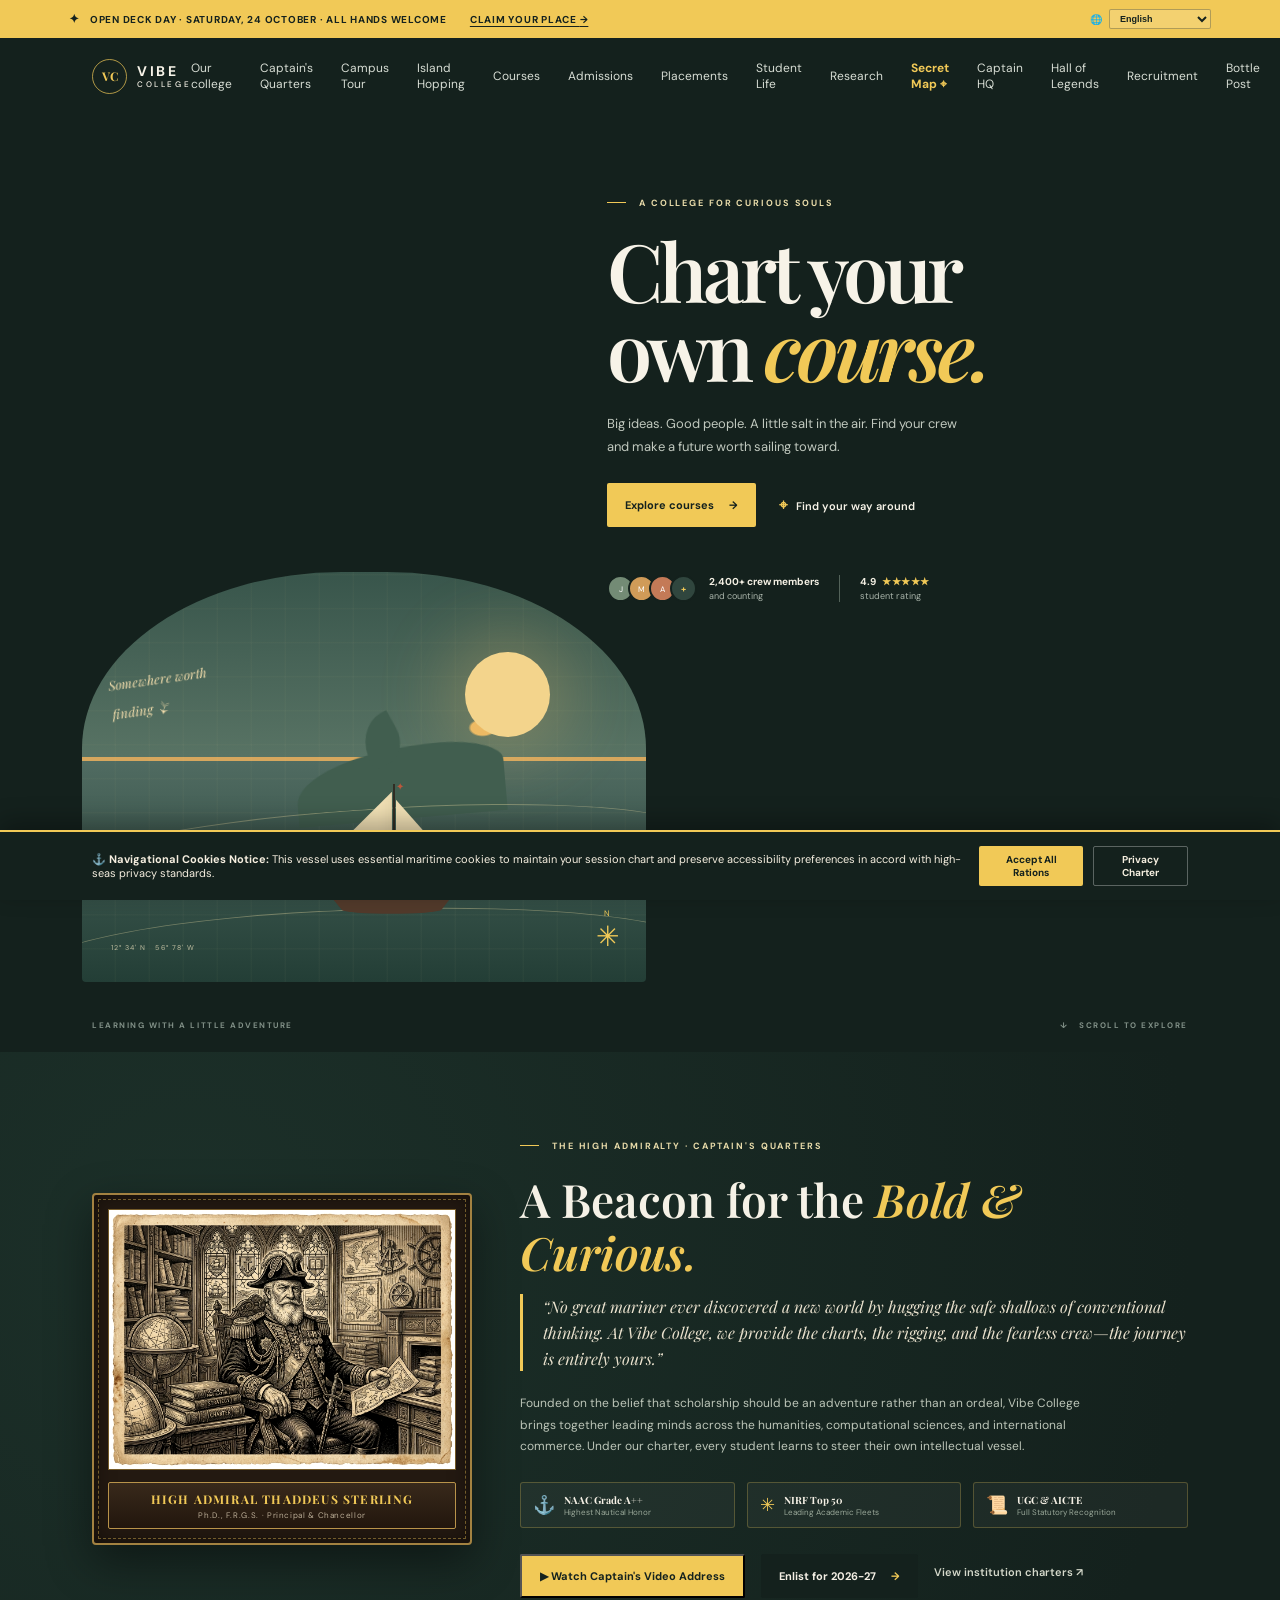
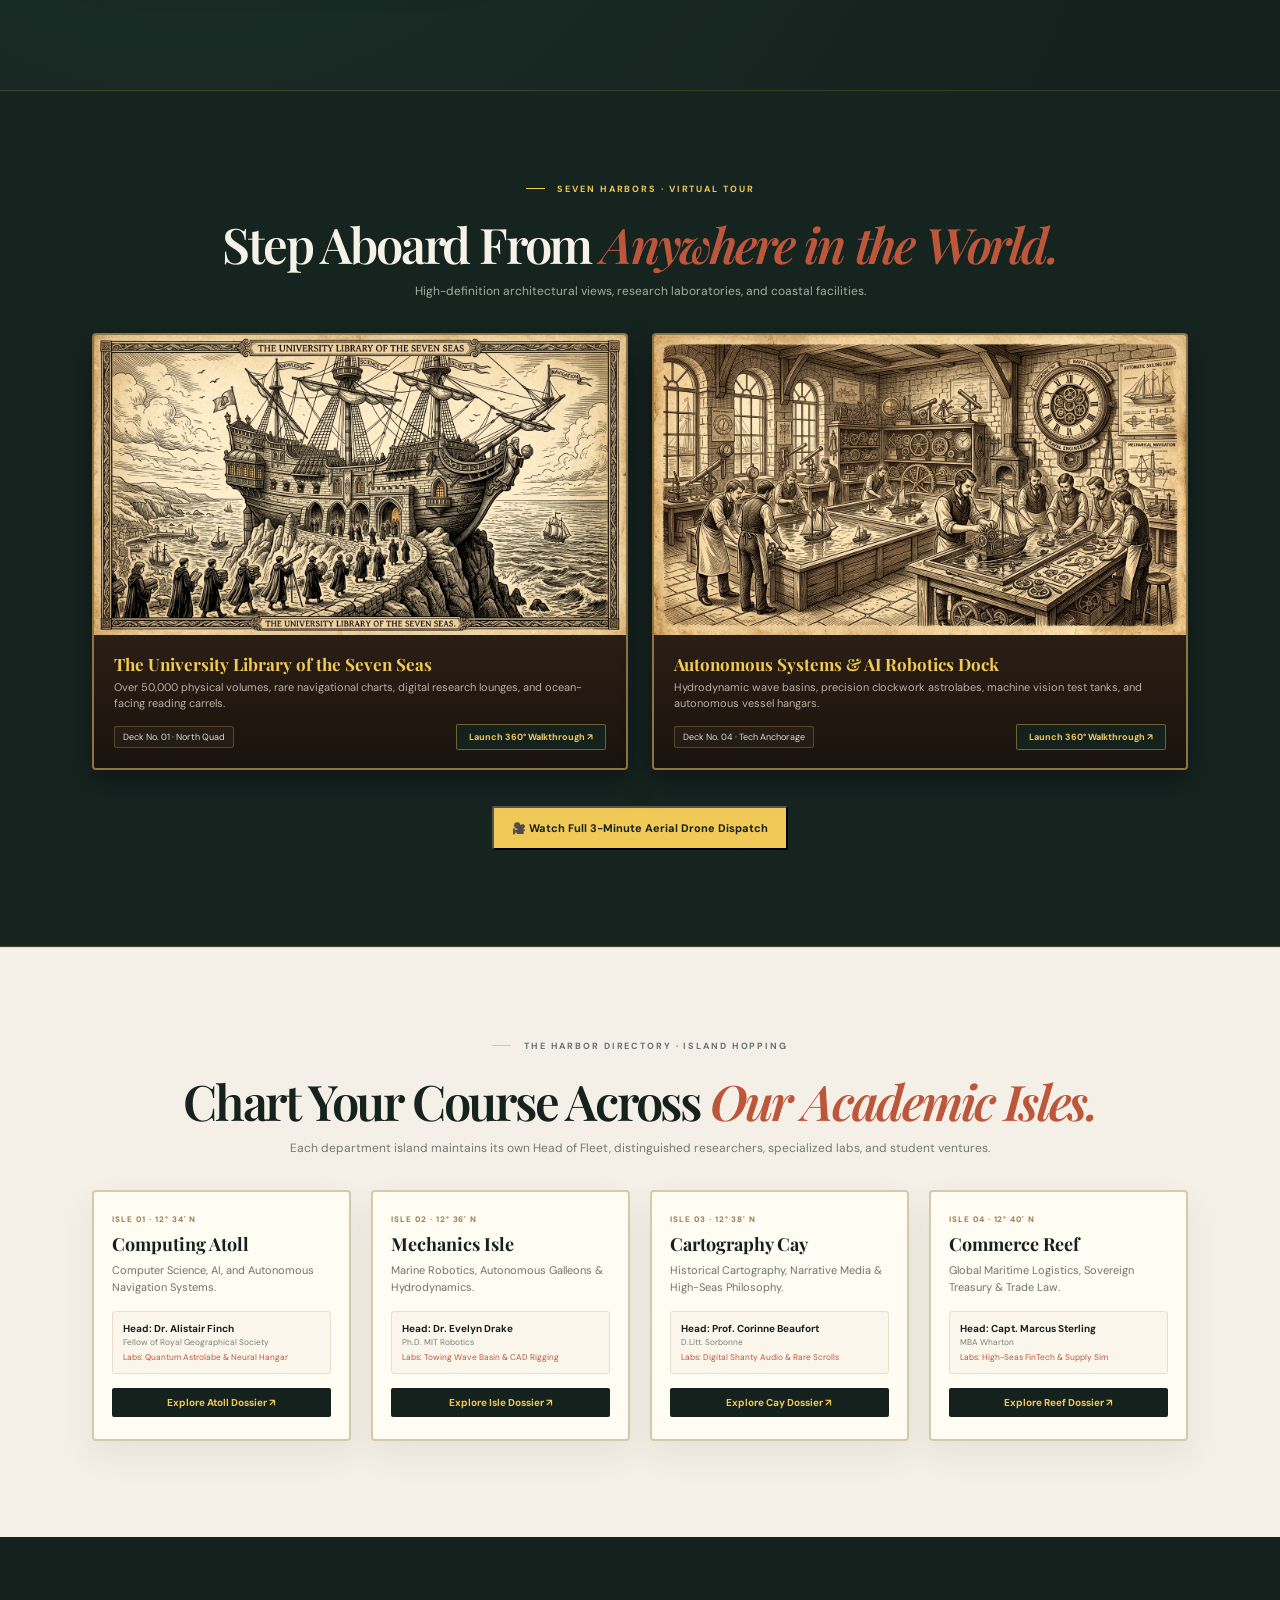
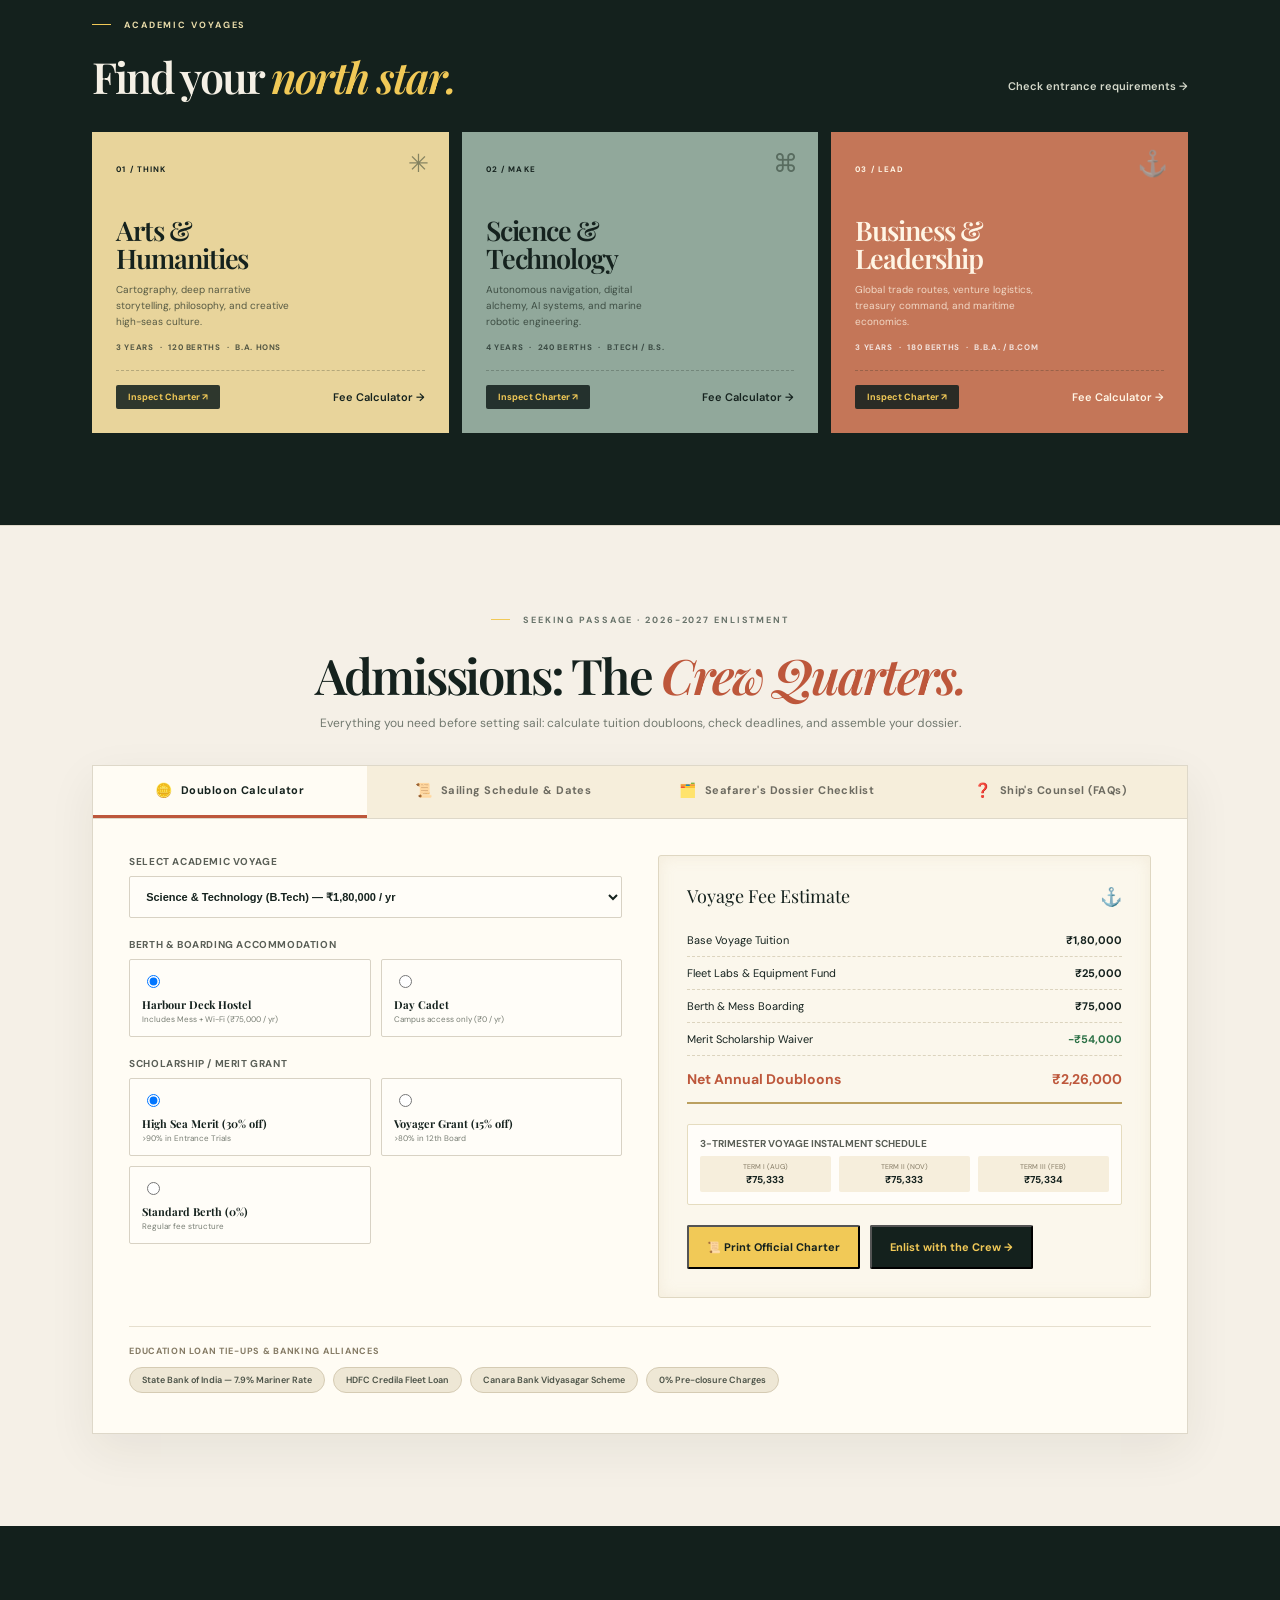
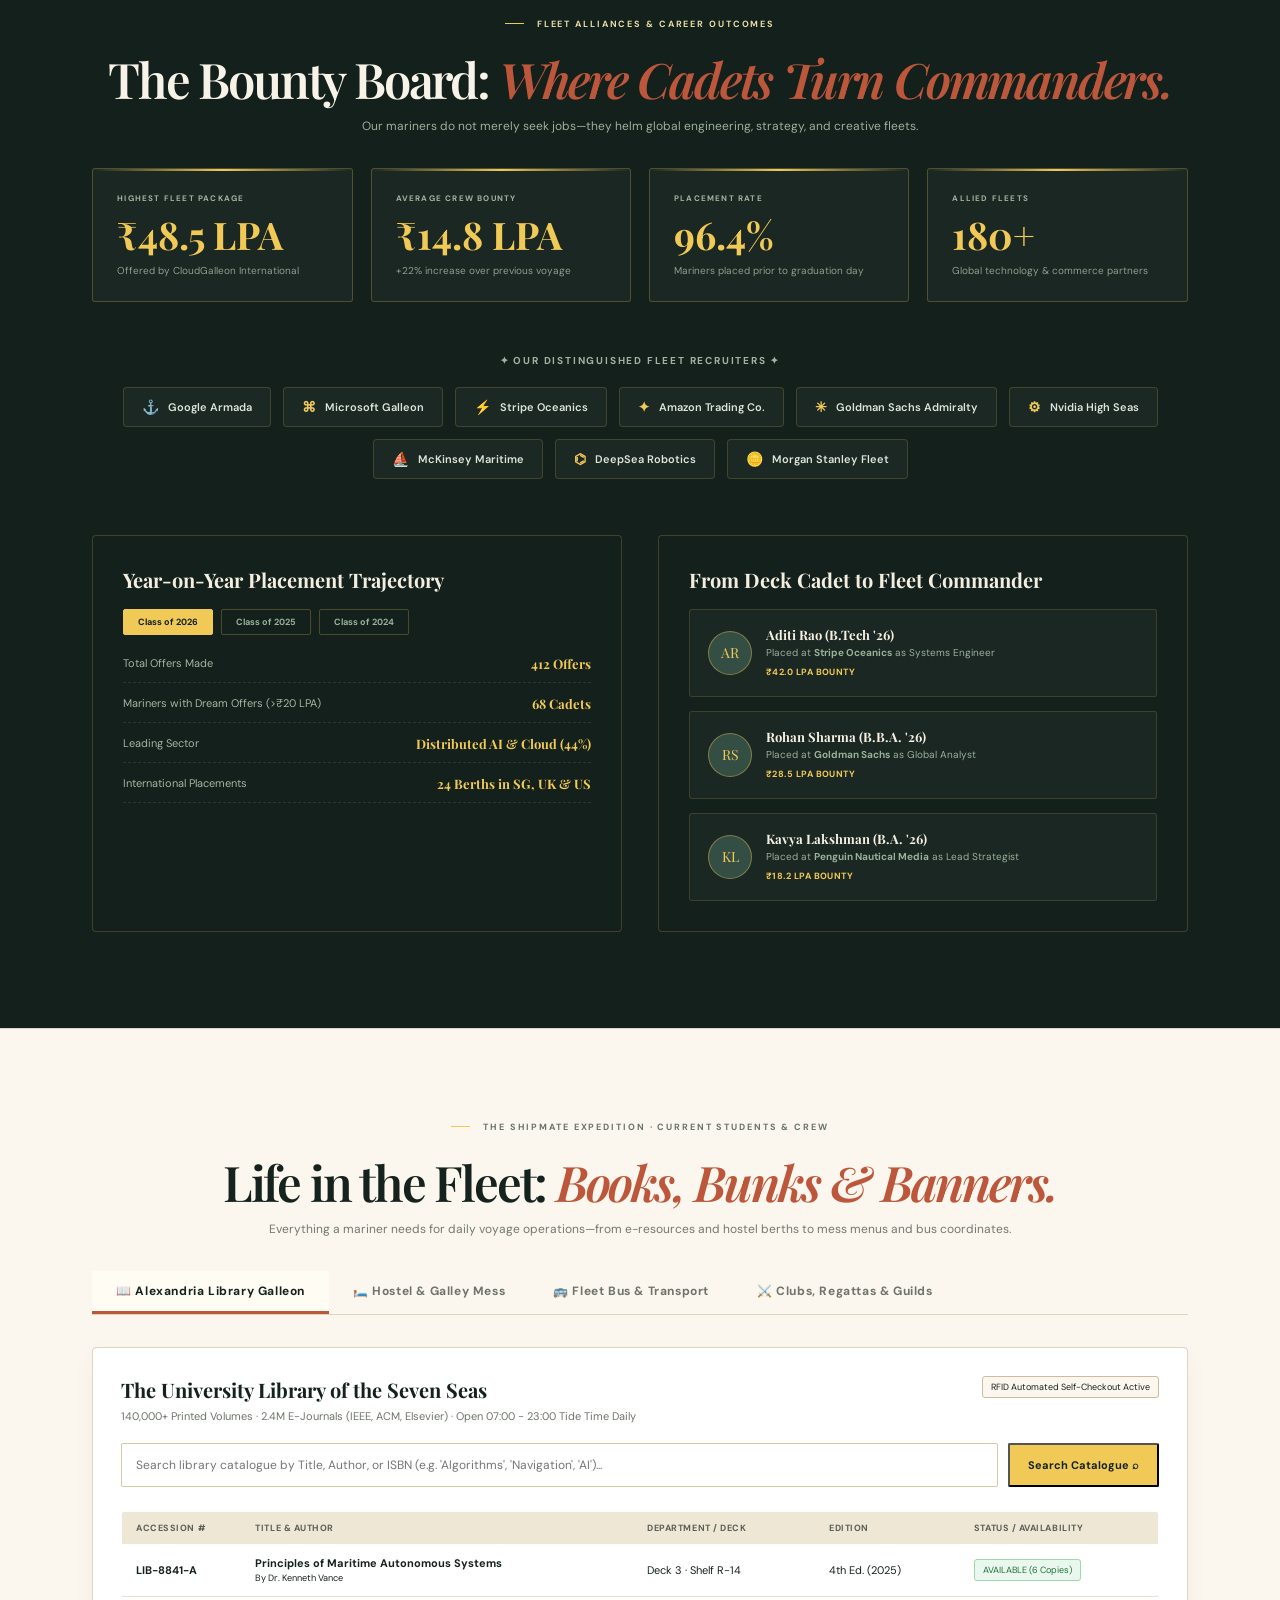
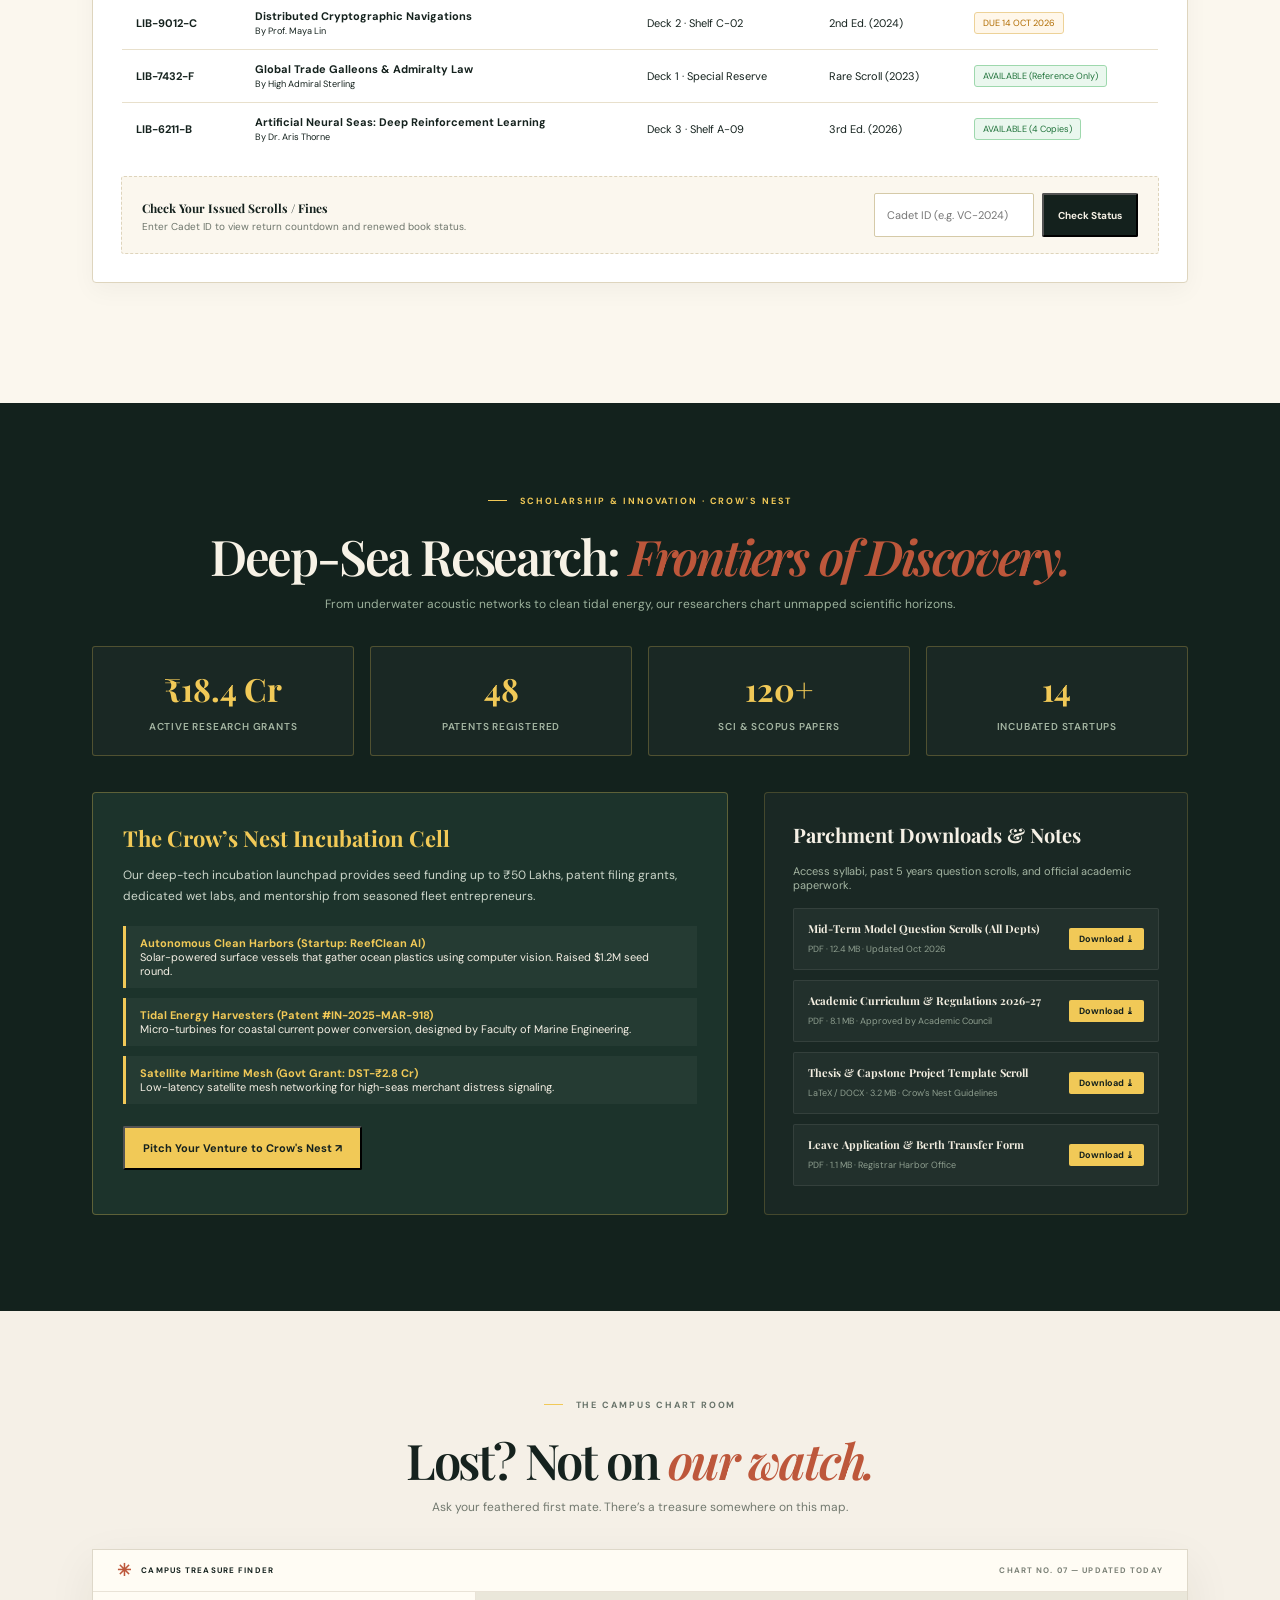
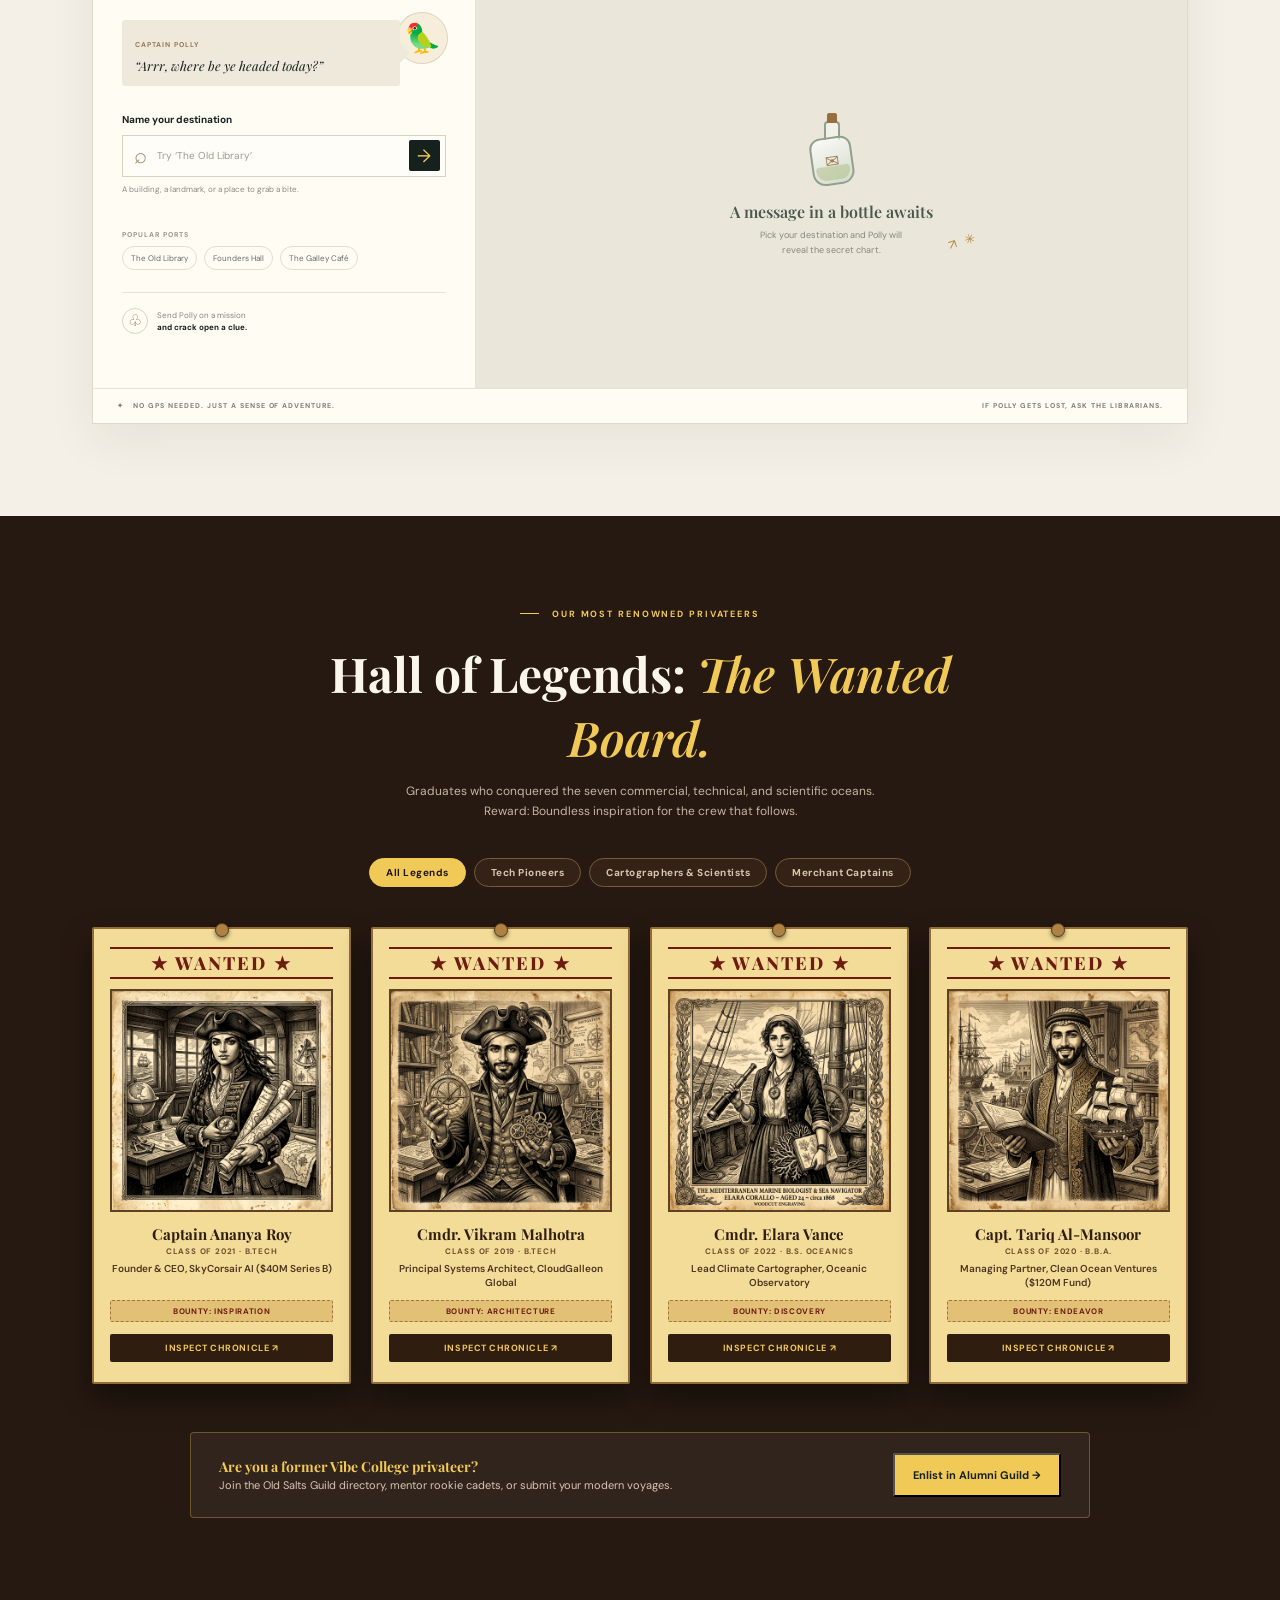
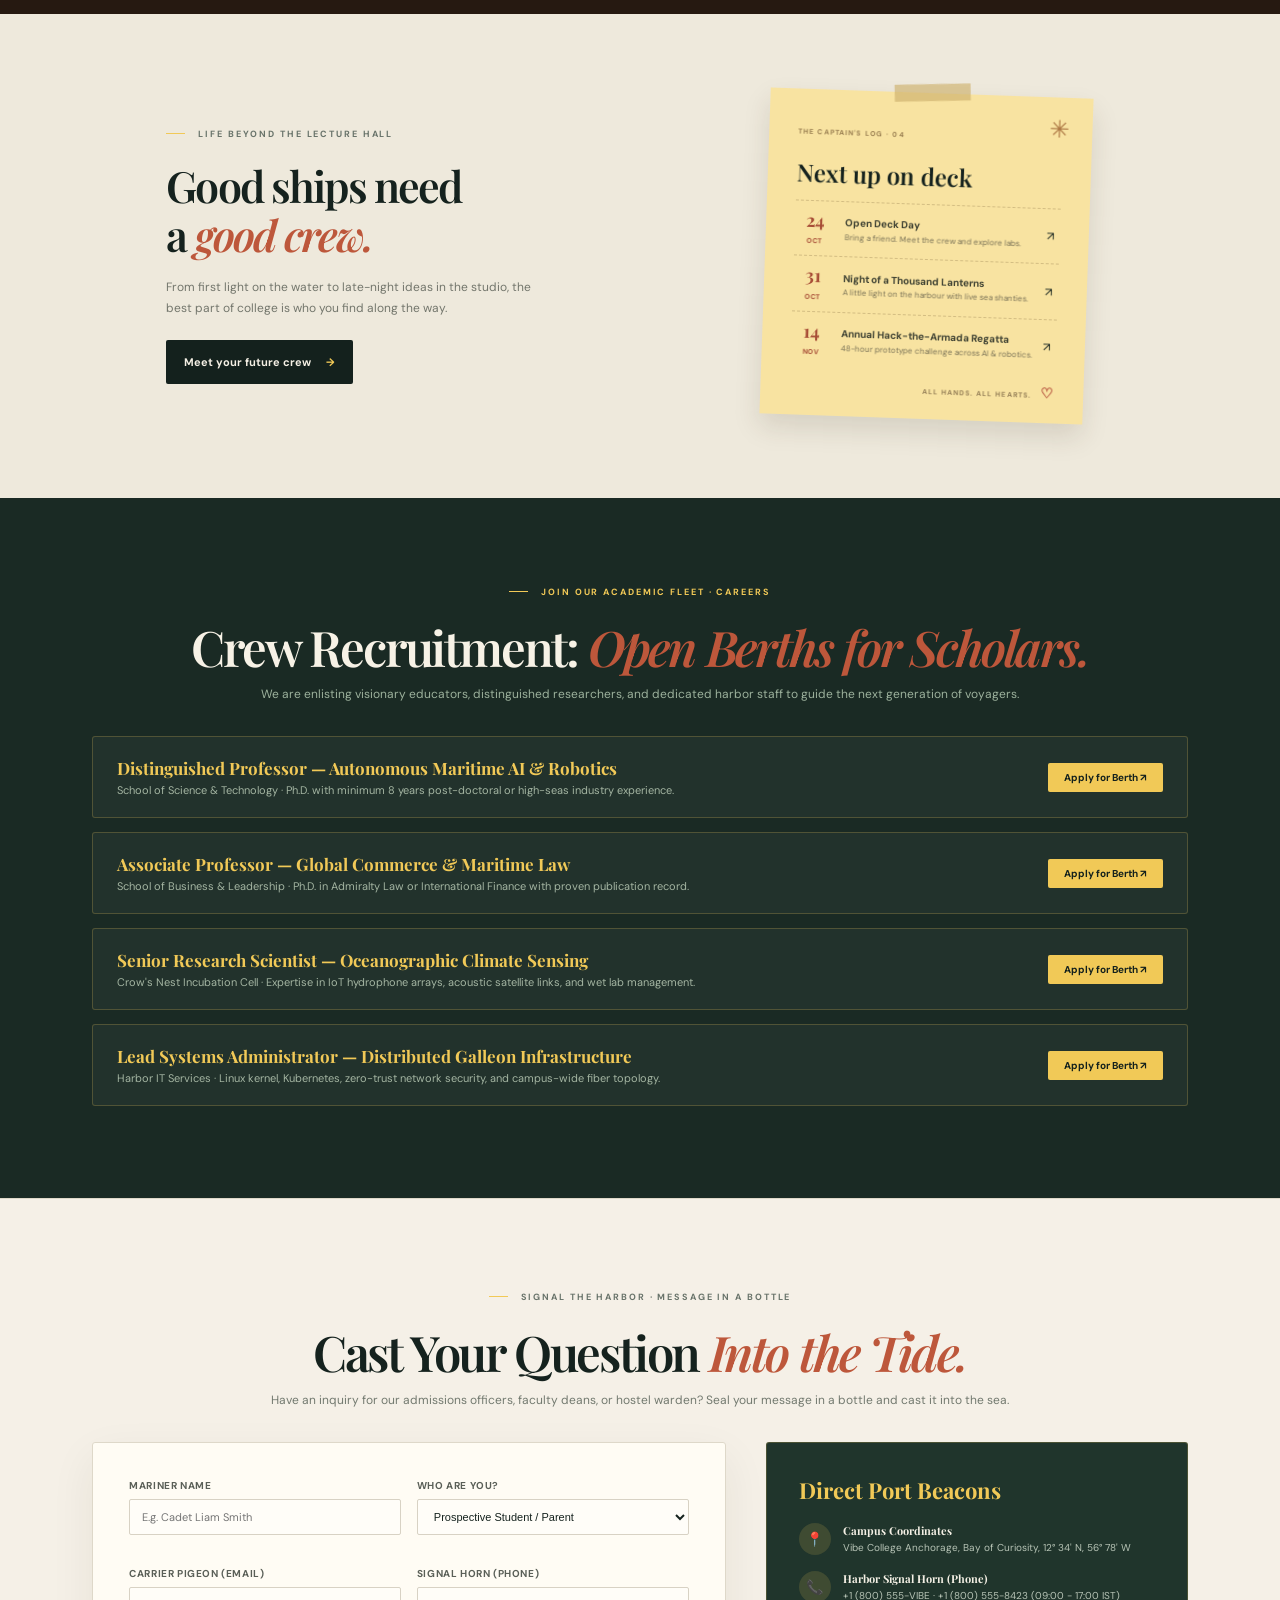
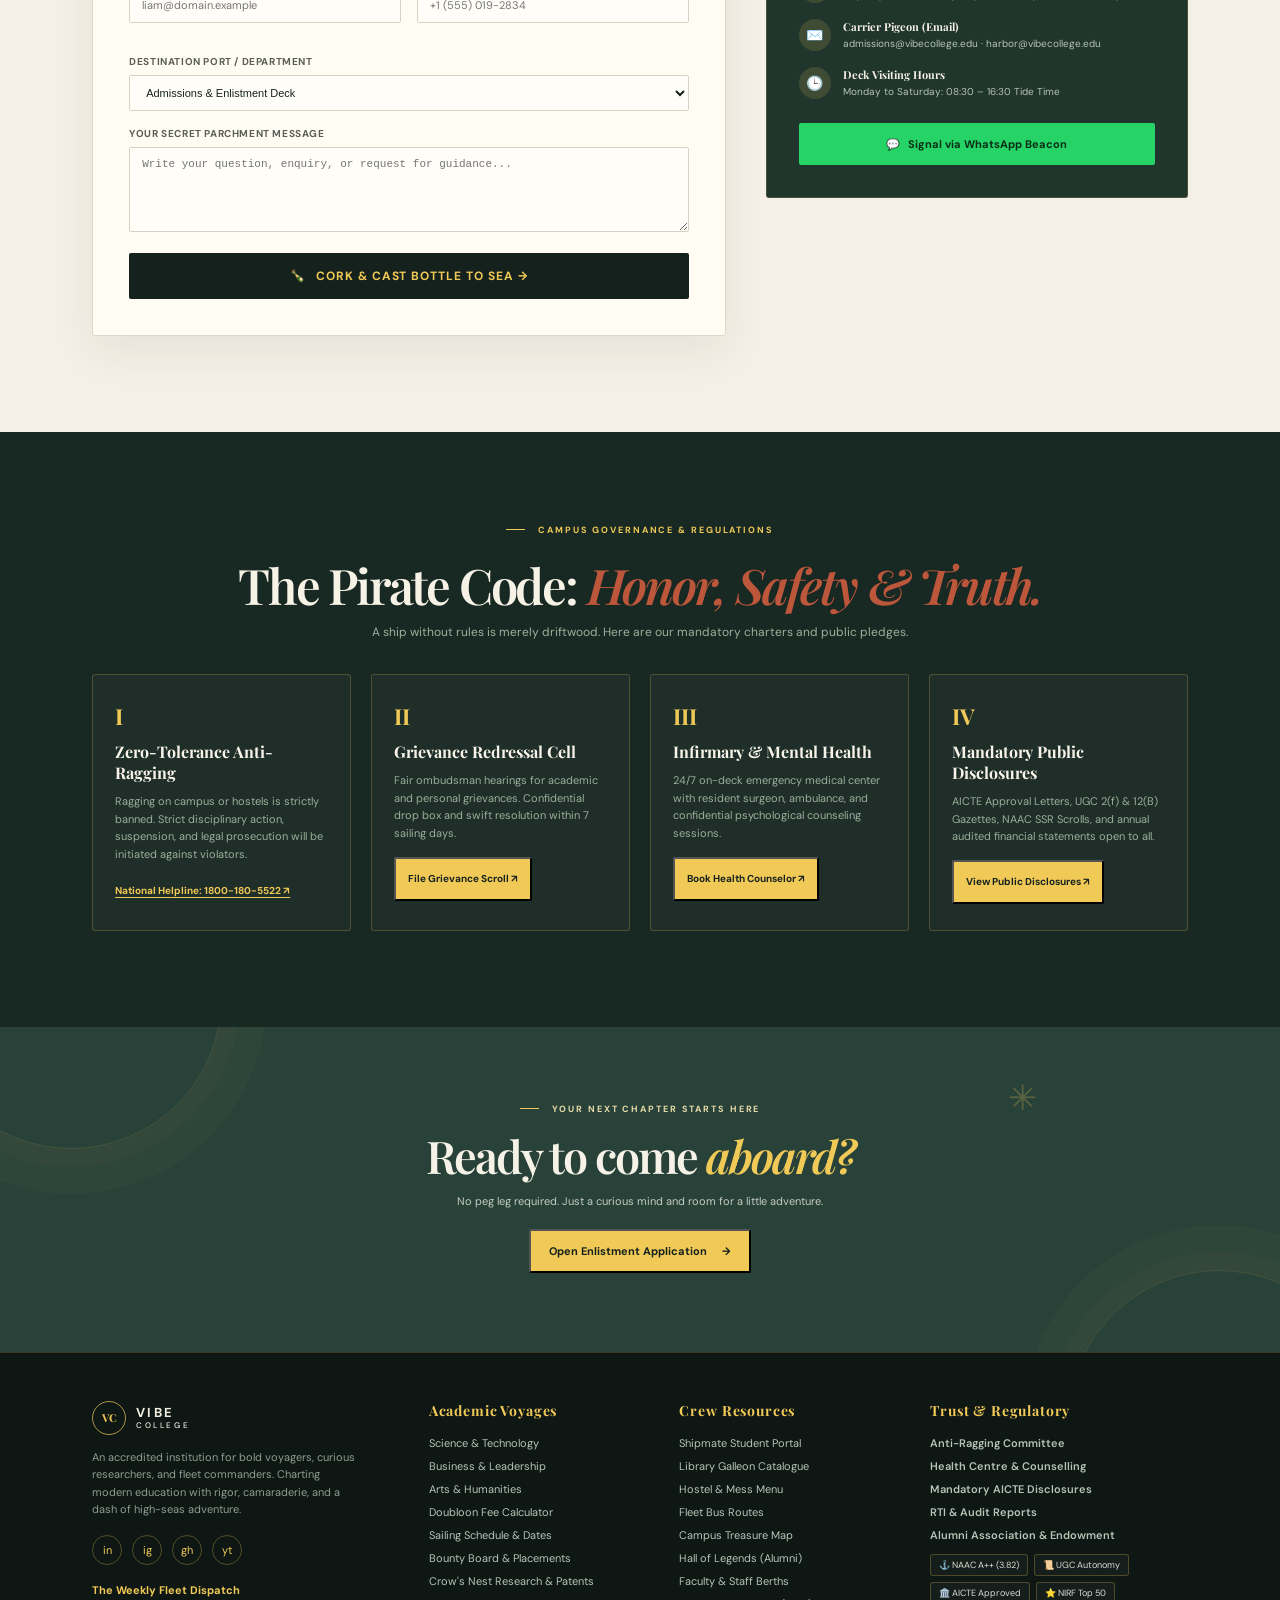
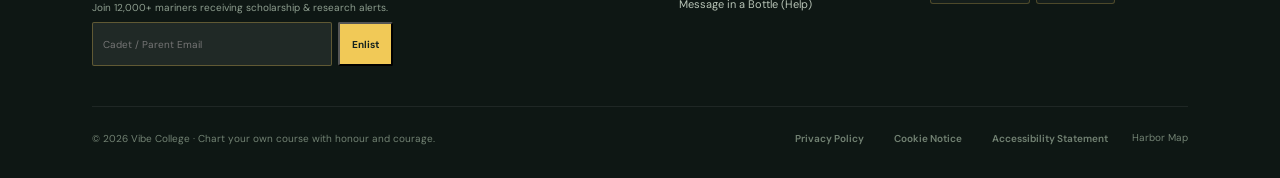
==== commit a11637b7: "feat: segregation for ease of management" ====
--- a/index.html
+++ b/index.html
@@ -21,8 +21,17 @@
   <body>
     <div class="announcement">
       <span class="announcement-icon" aria-hidden="true">✦</span>
-      <p>OPEN DECK DAY · Saturday, 24 October · All hands welcome</p>
+      <p id="announcement-text">OPEN DECK DAY · Saturday, 24 October · All hands welcome</p>
       <a href="#events">Claim your place <span aria-hidden="true">→</span></a>
+      <div style="margin-left: auto; display: flex; align-items: center; gap: 6px;">
+        <span aria-hidden="true">🌐</span>
+        <select class="lang-picker-select" id="lang-picker" aria-label="Choose language">
+          <option value="en" selected>English</option>
+          <option value="pirate">🏴‍☠️ Pirate Speak</option>
+          <option value="hi">हिन्दी</option>
+          <option value="es">Español</option>
+        </select>
+      </div>
     </div>
 
     <header class="site-header">
@@ -36,19 +45,25 @@
       <nav class="main-nav" aria-label="Main navigation">
         <a href="#about">Our college</a>
         <a href="#captain">Captain's Quarters</a>
+        <a href="#tour">Campus Tour</a>
+        <a href="#island-hopping">Island Hopping</a>
         <a href="#courses">Courses</a>
         <a href="#admissions">Admissions</a>
         <a href="#placements">Placements</a>
-        <a href="#locator">Campus map</a>
+        <a href="#student-life">Student Life</a>
+        <a href="#research">Research</a>
+        <a href="map.html" style="color: var(--gold); font-weight: 700;">Secret Map ⌖</a>
+        <a href="admin.html">Captain HQ</a>
         <a href="#legends">Hall of Legends</a>
+        <a href="#recruitment">Recruitment</a>
         <a href="#bottle-enquiry">Bottle Post</a>
         <a href="#ship-code">Pirate Code</a>
         <button class="compass-toggle" type="button" aria-expanded="false" aria-controls="learning-compass">
           <span aria-hidden="true">✳</span> Learning compass
         </button>
-        <button class="nav-portal-btn" id="open-portal-btn" type="button" aria-label="Open Shipmate Deck Portal">
-          <span aria-hidden="true">☸</span> Shipmate Deck
-        </button>
+        <a href="login.html" class="nav-portal-btn" id="open-portal-btn">
+          <span aria-hidden="true">☸</span> Board the Ship
+        </a>
       </nav>
       <section class="learning-compass" id="learning-compass" aria-labelledby="compass-title" hidden>
         <div class="compass-panel-heading">
@@ -159,9 +174,110 @@
               </div>
             </div>
             <div class="quarters-actions">
-              <a class="button button-gold" href="#admissions">Enlist for 2026-27 <span aria-hidden="true">→</span></a>
+              <button class="button button-gold" id="btn-captain-video" type="button"><span>▶ Watch Captain's Video Address</span></button>
+              <a class="button button-dark" href="#admissions">Enlist for 2026-27 <span aria-hidden="true">→</span></a>
               <a class="text-link light-link" href="#ship-code">View institution charters <span aria-hidden="true">↗</span></a>
             </div>
+          </div>
+        </div>
+      </section>
+
+      <!-- VIRTUAL CAMPUS TOUR: THE SEVEN HARBORS -->
+      <section class="tour-section" id="tour">
+        <div class="section-heading">
+          <p class="eyebrow" style="color: var(--gold);"><span></span> SEVEN HARBORS · VIRTUAL TOUR</p>
+          <h2 style="color: #f7f2e7;">Step Aboard From <em>Anywhere in the World.</em></h2>
+          <p style="color: #9cb19c;">High-definition architectural views, research laboratories, and coastal facilities.</p>
+        </div>
+        <div class="tour-grid">
+          <div class="tour-card">
+            <img src="assets/tour_library.jpg" alt="The University Library of the Seven Seas on high coastal cliffs" />
+            <div class="tour-card-body">
+              <h3>The University Library of the Seven Seas</h3>
+              <p>Over 50,000 physical volumes, rare navigational charts, digital research lounges, and ocean-facing reading carrels.</p>
+              <div class="tour-card-footer">
+                <span class="trust-badge">Deck No. 01 · North Quad</span>
+                <button class="tour-btn" type="button" data-tour="library">Launch 360° Walkthrough ↗</button>
+              </div>
+            </div>
+          </div>
+          <div class="tour-card">
+            <img src="assets/tour_robotics.jpg" alt="Autonomous Robotics & Naval Engineering Shipyard Workshop" />
+            <div class="tour-card-body">
+              <h3>Autonomous Systems & AI Robotics Dock</h3>
+              <p>Hydrodynamic wave basins, precision clockwork astrolabes, machine vision test tanks, and autonomous vessel hangars.</p>
+              <div class="tour-card-footer">
+                <span class="trust-badge">Deck No. 04 · Tech Anchorage</span>
+                <button class="tour-btn" type="button" data-tour="robotics">Launch 360° Walkthrough ↗</button>
+              </div>
+            </div>
+          </div>
+        </div>
+        <div style="text-align: center;">
+          <button class="button button-gold" id="btn-drone-tour" type="button">
+            <span>🎥 Watch Full 3-Minute Aerial Drone Dispatch</span>
+          </button>
+        </div>
+      </section>
+
+      <!-- ISLAND HOPPING: DEPARTMENT DIRECTORY -->
+      <section class="island-section" id="island-hopping">
+        <div class="section-heading">
+          <p class="eyebrow eyebrow-dark"><span></span> THE HARBOR DIRECTORY · ISLAND HOPPING</p>
+          <h2>Chart Your Course Across <em>Our Academic Isles.</em></h2>
+          <p>Each department island maintains its own Head of Fleet, distinguished researchers, specialized labs, and student ventures.</p>
+        </div>
+        <div class="island-grid">
+          <!-- ISLE 1 -->
+          <div class="island-card">
+            <div class="island-coord">ISLE 01 · 12° 34' N</div>
+            <h3>Computing Atoll</h3>
+            <p>Computer Science, AI, and Autonomous Navigation Systems.</p>
+            <div class="island-meta-box">
+              <strong>Head: Dr. Alistair Finch</strong>
+              <small>Fellow of Royal Geographical Society</small>
+              <small style="margin-top: 4px; display: block; color: var(--rust);">Labs: Quantum Astrolabe & Neural Hangar</small>
+            </div>
+            <button class="island-btn" type="button" data-island="cs">Explore Atoll Dossier ↗</button>
+          </div>
+
+          <!-- ISLE 2 -->
+          <div class="island-card">
+            <div class="island-coord">ISLE 02 · 12° 36' N</div>
+            <h3>Mechanics Isle</h3>
+            <p>Marine Robotics, Autonomous Galleons & Hydrodynamics.</p>
+            <div class="island-meta-box">
+              <strong>Head: Dr. Evelyn Drake</strong>
+              <small>Ph.D. MIT Robotics</small>
+              <small style="margin-top: 4px; display: block; color: var(--rust);">Labs: Towing Wave Basin & CAD Rigging</small>
+            </div>
+            <button class="island-btn" type="button" data-island="mech">Explore Isle Dossier ↗</button>
+          </div>
+
+          <!-- ISLE 3 -->
+          <div class="island-card">
+            <div class="island-coord">ISLE 03 · 12° 38' N</div>
+            <h3>Cartography Cay</h3>
+            <p>Historical Cartography, Narrative Media & High-Seas Philosophy.</p>
+            <div class="island-meta-box">
+              <strong>Head: Prof. Corinne Beaufort</strong>
+              <small>D.Litt. Sorbonne</small>
+              <small style="margin-top: 4px; display: block; color: var(--rust);">Labs: Digital Shanty Audio & Rare Scrolls</small>
+            </div>
+            <button class="island-btn" type="button" data-island="arts">Explore Cay Dossier ↗</button>
+          </div>
+
+          <!-- ISLE 4 -->
+          <div class="island-card">
+            <div class="island-coord">ISLE 04 · 12° 40' N</div>
+            <h3>Commerce Reef</h3>
+            <p>Global Maritime Logistics, Sovereign Treasury & Trade Law.</p>
+            <div class="island-meta-box">
+              <strong>Head: Capt. Marcus Sterling</strong>
+              <small>MBA Wharton</small>
+              <small style="margin-top: 4px; display: block; color: var(--rust);">Labs: High-Seas FinTech & Supply Sim</small>
+            </div>
+            <button class="island-btn" type="button" data-island="comm">Explore Reef Dossier ↗</button>
           </div>
         </div>
       </section>
@@ -634,6 +750,382 @@
         </div>
       </section>
 
+      <!-- ============================================================== -->
+      <!-- STUDENT LIFE HUB: LIBRARY, HOSTEL, TRANSPORT, CLUBS            -->
+      <!-- ============================================================== -->
+      <section class="student-life-section" id="student-life">
+        <div class="section-heading">
+          <p class="eyebrow eyebrow-dark"><span></span> THE SHIPMATE EXPEDITION · CURRENT STUDENTS & CREW</p>
+          <h2>Life in the Fleet: <em>Books, Bunks & Banners.</em></h2>
+          <p>Everything a mariner needs for daily voyage operations—from e-resources and hostel berths to mess menus and bus coordinates.</p>
+        </div>
+
+        <div class="life-tabs" role="tablist">
+          <button class="life-tab-btn is-active" data-ltab="library" type="button" role="tab" aria-selected="true">
+            📖 Alexandria Library Galleon
+          </button>
+          <button class="life-tab-btn" data-ltab="hostel" type="button" role="tab" aria-selected="false">
+            🛏️ Hostel & Galley Mess
+          </button>
+          <button class="life-tab-btn" data-ltab="transport" type="button" role="tab" aria-selected="false">
+            🚌 Fleet Bus & Transport
+          </button>
+          <button class="life-tab-btn" data-ltab="clubs" type="button" role="tab" aria-selected="false">
+            ⚔️ Clubs, Regattas & Guilds
+          </button>
+        </div>
+
+        <!-- LIFE PANE 1: THE LIBRARY -->
+        <div class="life-pane is-active" id="life-pane-library" role="tabpanel">
+          <div style="background: #fff; padding: 28px; border: 1px solid #ded5be; border-radius: 4px; box-shadow: 0 8px 24px rgba(0,0,0,.04); margin-bottom: 24px;">
+            <div style="display: flex; justify-content: space-between; align-items: flex-start; flex-wrap: wrap; gap: 14px; margin-bottom: 20px;">
+              <div>
+                <h3 style="margin: 0 0 6px; font-family: var(--serif); font-size: 20px; color: var(--sea);">
+                  The University Library of the Seven Seas
+                </h3>
+                <p style="margin: 0; font-size: 11px; color: #6d756b;">
+                  140,000+ Printed Volumes · 2.4M E-Journals (IEEE, ACM, Elsevier) · Open 07:00 - 23:00 Tide Time Daily
+                </p>
+              </div>
+              <span class="trust-badge" style="background: #fbf7ee; border-color: #c9bea2; color: var(--ink);">
+                RFID Automated Self-Checkout Active
+              </span>
+            </div>
+
+            <!-- Library Catalogue Search Bar -->
+            <div class="library-search-bar">
+              <input type="search" id="lib-search-input" placeholder="Search library catalogue by Title, Author, or ISBN (e.g. 'Algorithms', 'Navigation', 'AI')..." />
+              <button class="button button-gold" id="btn-lib-search" type="button">Search Catalogue ⌕</button>
+            </div>
+
+            <!-- Library Catalogue Quick Results Table -->
+            <table class="mess-table" id="lib-catalog-table">
+              <thead>
+                <tr>
+                  <th>Accession #</th>
+                  <th>Title & Author</th>
+                  <th>Department / Deck</th>
+                  <th>Edition</th>
+                  <th>Status / Availability</th>
+                </tr>
+              </thead>
+              <tbody id="lib-catalog-body">
+                <tr>
+                  <td><strong>LIB-8841-A</strong></td>
+                  <td><strong>Principles of Maritime Autonomous Systems</strong><br /><small>By Dr. Kenneth Vance</small></td>
+                  <td>Deck 3 · Shelf R-14</td>
+                  <td>4th Ed. (2025)</td>
+                  <td><span class="trust-badge" style="background:#eaf7ee; color:#21733b; border-color:#9ed8ad;">AVAILABLE (6 Copies)</span></td>
+                </tr>
+                <tr>
+                  <td><strong>LIB-9012-C</strong></td>
+                  <td><strong>Distributed Cryptographic Navigations</strong><br /><small>By Prof. Maya Lin</small></td>
+                  <td>Deck 2 · Shelf C-02</td>
+                  <td>2nd Ed. (2024)</td>
+                  <td><span class="trust-badge" style="background:#fff7ea; color:#b06c00; border-color:#edd298;">DUE 14 OCT 2026</span></td>
+                </tr>
+                <tr>
+                  <td><strong>LIB-7432-F</strong></td>
+                  <td><strong>Global Trade Galleons & Admiralty Law</strong><br /><small>By High Admiral Sterling</small></td>
+                  <td>Deck 1 · Special Reserve</td>
+                  <td>Rare Scroll (2023)</td>
+                  <td><span class="trust-badge" style="background:#eaf7ee; color:#21733b; border-color:#9ed8ad;">AVAILABLE (Reference Only)</span></td>
+                </tr>
+                <tr>
+                  <td><strong>LIB-6211-B</strong></td>
+                  <td><strong>Artificial Neural Seas: Deep Reinforcement Learning</strong><br /><small>By Dr. Aris Thorne</small></td>
+                  <td>Deck 3 · Shelf A-09</td>
+                  <td>3rd Ed. (2026)</td>
+                  <td><span class="trust-badge" style="background:#eaf7ee; color:#21733b; border-color:#9ed8ad;">AVAILABLE (4 Copies)</span></td>
+                </tr>
+              </tbody>
+            </table>
+
+            <!-- Quick Book Issue / Return Status Checker -->
+            <div style="background: #fbf7ee; border: 1px dashed #ded4bb; padding: 16px 20px; border-radius: 3px; display: flex; align-items: center; justify-content: space-between; flex-wrap: wrap; gap: 14px;">
+              <div>
+                <strong style="font-size: 12px; font-family: var(--serif); color: var(--sea);">Check Your Issued Scrolls / Fines</strong>
+                <p style="margin: 2px 0 0; font-size: 10px; color: #6d756b;">Enter Cadet ID to view return countdown and renewed book status.</p>
+              </div>
+              <div style="display: flex; gap: 8px;">
+                <input type="text" id="lib-cadet-check" placeholder="Cadet ID (e.g. VC-2024)" style="padding: 6px 12px; font-size: 11px; border: 1px solid #d5caa8; border-radius: 2px; width: 160px;" />
+                <button class="button button-dark" id="btn-check-lib-status" type="button" style="padding: 6px 14px; font-size: 10px;">Check Status</button>
+              </div>
+            </div>
+            <div id="lib-status-output" style="margin-top: 10px; font-size: 11px; color: #21733b; display: none;"></div>
+          </div>
+        </div>
+
+        <!-- LIFE PANE 2: HOSTEL & MESS -->
+        <div class="life-pane" id="life-pane-hostel" role="tabpanel">
+          <div style="display: grid; grid-template-columns: 1fr 1fr; gap: 24px; margin-bottom: 24px;" class="calc-grid">
+            <!-- Hostel Accommodation & Cabin Checker -->
+            <div style="background: #fff; padding: 24px; border: 1px solid #ded5be; border-radius: 4px; box-shadow: 0 8px 24px rgba(0,0,0,.04);">
+              <h3 style="margin: 0 0 6px; font-family: var(--serif); font-size: 18px; color: var(--sea);">Hostel Quarters (The Barracks)</h3>
+              <p style="margin: 0 0 16px; font-size: 11px; color: #6d756b;">
+                Separate air-conditioned & non-AC cabins for boys and girls. 24/7 security watch, fiber Wi-Fi, and resident wardens.
+              </p>
+              <div style="background: #fbf7ee; padding: 14px; border: 1px solid #ded5be; border-radius: 3px; margin-bottom: 16px;">
+                <strong style="font-size: 11px; color: var(--rust);">⚓ Berth Allotment Status Lookup</strong>
+                <div style="display: flex; gap: 8px; margin-top: 8px;">
+                  <input type="text" id="hostel-roll-input" placeholder="Cadet Roll No (e.g. VC-2024-TECH-042)" style="flex: 1; padding: 6px 10px; font-size: 10px; border: 1px solid #ded5be;" />
+                  <button class="button button-gold" id="btn-check-hostel" type="button" style="padding: 6px 12px; font-size: 10px;">Check Cabin</button>
+                </div>
+                <div id="hostel-result" style="margin-top: 8px; font-size: 10px; color: #14211d; display: none;"></div>
+              </div>
+              <h4 style="margin: 0 0 8px; font-family: var(--serif); font-size: 13px;">Hostel Rules & Code</h4>
+              <ul style="margin: 0; padding-left: 18px; font-size: 11px; color: #5a6157; line-height: 1.7;">
+                <li>Deck curfew at 22:00 hours for safety drills.</li>
+                <li>Biometric gate logging required for day outings.</li>
+                <li>Zero-tolerance policy for tobacco, alcohol, and ragging.</li>
+                <li>Emergency doctor on-call 24 hours at the adjacent infirmary.</li>
+              </ul>
+            </div>
+
+            <!-- Weekly Galley Mess Menu -->
+            <div style="background: #fff; padding: 24px; border: 1px solid #ded5be; border-radius: 4px; box-shadow: 0 8px 24px rgba(0,0,0,.04);">
+              <div style="display: flex; justify-content: space-between; align-items: center; margin-bottom: 12px;">
+                <h3 style="margin: 0; font-family: var(--serif); font-size: 18px; color: var(--sea);">Weekly Galley Mess Menu</h3>
+                <span class="trust-badge" style="background:#fbf7ee; color:#21733b;">FSSAI 5-Star Hygiene Certified</span>
+              </div>
+              <p style="margin: 0 0 14px; font-size: 11px; color: #6d756b;">Wholesome multi-cuisine nutrition curated by maritime nutritionists.</p>
+              
+              <table class="mess-table">
+                <thead>
+                  <tr>
+                    <th>Day</th>
+                    <th>Breakfast</th>
+                    <th>Lunch (Midday Ration)</th>
+                    <th>Dinner (Night Watch)</th>
+                  </tr>
+                </thead>
+                <tbody>
+                  <tr>
+                    <td><strong>Mon</strong></td>
+                    <td>Idli, Sambar, Fresh Fruit & Tea</td>
+                    <td>Paneer Butter Masala, Roti, Dal Tadka, Rice</td>
+                    <td>Veg Biryani, Raita, Gulab Jamun</td>
+                  </tr>
+                  <tr>
+                    <td><strong>Tue</strong></td>
+                    <td>Aloo Paratha, Curd & Pickle</td>
+                    <td>Rajma Masala, Steamed Basmati, Salad</td>
+                    <td>Kadai Veg, Phulkas, Moong Dal Halwa</td>
+                  </tr>
+                  <tr>
+                    <td><strong>Wed</strong></td>
+                    <td>Poha, Boiled Eggs / Sprouts & Coffee</td>
+                    <td>South Indian Thali, Rasam, Curd Rice</td>
+                    <td>Pasta Primavera, Garlic Bread, Soup</td>
+                  </tr>
+                  <tr>
+                    <td><strong>Thu</strong></td>
+                    <td>Masala Dosa, Chutney & Milk</td>
+                    <td>Chole Bhature, Jeera Rice, Buttermilk</td>
+                    <td>Matar Paneer, Tawa Roti, Fruit Custard</td>
+                  </tr>
+                  <tr>
+                    <td><strong>Fri</strong></td>
+                    <td>Upma, Vada, Chutney & Tea</td>
+                    <td>Dal Makhani, Mix Veg, Naan, Rice</td>
+                    <td>Special Fleet Feast / Continental Night</td>
+                  </tr>
+                </tbody>
+              </table>
+            </div>
+          </div>
+        </div>
+
+        <!-- LIFE PANE 3: FLEET TRANSPORT -->
+        <div class="life-pane" id="life-pane-transport" role="tabpanel">
+          <div style="background: #fff; padding: 28px; border: 1px solid #ded5be; border-radius: 4px; box-shadow: 0 8px 24px rgba(0,0,0,.04);">
+            <div style="display: flex; justify-content: space-between; align-items: flex-start; flex-wrap: wrap; gap: 14px; margin-bottom: 18px;">
+              <div>
+                <h3 style="margin: 0 0 6px; font-family: var(--serif); font-size: 20px; color: var(--sea);">
+                  Fleet Bus Network & Sailing Routes
+                </h3>
+                <p style="margin: 0; font-size: 11px; color: #6d756b;">
+                  42 GPS-Tracked Luxury Buses connecting all city ports, railway terminals, and airports.
+                </p>
+              </div>
+              <span class="trust-badge" style="background:#eaf7ee; color:#21733b; border-color:#9ed8ad;">Live GPS Tracking Online</span>
+            </div>
+
+            <table class="bus-table">
+              <thead>
+                <tr>
+                  <th>Route ID</th>
+                  <th>Fleet Name</th>
+                  <th>Key Harbor Stops</th>
+                  <th>Morning Pickup</th>
+                  <th>Evening Departure</th>
+                  <th>Status</th>
+                </tr>
+              </thead>
+              <tbody>
+                <tr>
+                  <td><strong>ROUTE 01</strong></td>
+                  <td><strong>North Bay Galleon</strong></td>
+                  <td>Harbor Point → North Station → Old Lighthouse → Campus Gates</td>
+                  <td>07:15 Tide</td>
+                  <td>17:30 Tide</td>
+                  <td><span class="trust-badge" style="background:#eaf7ee; color:#21733b;">ON TIME · BUS #VC-04</span></td>
+                </tr>
+                <tr>
+                  <td><strong>ROUTE 02</strong></td>
+                  <td><strong>Central Marina Express</strong></td>
+                  <td>Victoria Square → City Central Metro → High Court → Campus Gates</td>
+                  <td>07:30 Tide</td>
+                  <td>17:30 Tide</td>
+                  <td><span class="trust-badge" style="background:#eaf7ee; color:#21733b;">ON TIME · BUS #VC-12</span></td>
+                </tr>
+                <tr>
+                  <td><strong>ROUTE 03</strong></td>
+                  <td><strong>Southern Archipelago Shuttle</strong></td>
+                  <td>South Ferry Dock → Ocean Drive → Palm Junction → Campus Gates</td>
+                  <td>07:20 Tide</td>
+                  <td>17:30 Tide</td>
+                  <td><span class="trust-badge" style="background:#eaf7ee; color:#21733b;">ON TIME · BUS #VC-19</span></td>
+                </tr>
+                <tr>
+                  <td><strong>ROUTE 04</strong></td>
+                  <td><strong>Eastern Harbor Line</strong></td>
+                  <td>Tech Park Terminal → Eastern Cross → Sunset Point → Campus Gates</td>
+                  <td>07:10 Tide</td>
+                  <td>17:30 Tide</td>
+                  <td><span class="trust-badge" style="background:#fff7ea; color:#b06c00;">5 MIN DELAY · BUS #VC-27</span></td>
+                </tr>
+                <tr>
+                  <td><strong>ROUTE 05</strong></td>
+                  <td><strong>Airport & Railway Cruiser</strong></td>
+                  <td>International Terminal → Grand Central Station → Campus Gates</td>
+                  <td>06:50 Tide</td>
+                  <td>18:00 Tide</td>
+                  <td><span class="trust-badge" style="background:#eaf7ee; color:#21733b;">ON TIME · BUS #VC-33</span></td>
+                </tr>
+              </tbody>
+            </table>
+          </div>
+        </div>
+
+        <!-- LIFE PANE 4: CLUBS & EVENTS -->
+        <div class="life-pane" id="life-pane-clubs" role="tabpanel">
+          <div class="clubs-grid">
+            <div class="club-card">
+              <span class="trust-badge" style="margin-bottom: 12px; background:#f4eedb; color:var(--sea);">Technical Society</span>
+              <h3>The Armada Robotics & AI Guild</h3>
+              <p>Designing autonomous submarines, competitive combat rovers, and nautical computer vision algorithms. Winners of the 2026 International RoboBoat Regatta.</p>
+              <button class="button button-gold btn-enlist-club" style="width: 100%; font-size: 11px;" type="button" data-club="The Armada Robotics & AI Guild">Enlist in Guild →</button>
+            </div>
+            <div class="club-card">
+              <span class="trust-badge" style="margin-bottom: 12px; background:#f4eedb; color:var(--sea);">Cultural & Arts</span>
+              <h3>The Siren’s Shanties & Dramatic Arts</h3>
+              <p>Annual theater productions, high-seas music band, street plays, and traditional folk choirs. Hosting the massive "Night of a Thousand Lanterns" festival.</p>
+              <button class="button button-gold btn-enlist-club" style="width: 100%; font-size: 11px;" type="button" data-club="The Siren’s Shanties & Dramatic Arts">Enlist in Guild →</button>
+            </div>
+            <div class="club-card">
+              <span class="trust-badge" style="margin-bottom: 12px; background:#f4eedb; color:var(--sea);">Sports & Athletics</span>
+              <h3>Nautical Athletics & Yachting Club</h3>
+              <p>Rowing, windsurfing, Olympic swimming, football, cricket, and basketball teams. 12 state-level trophies won in the past sailing season.</p>
+              <button class="button button-gold btn-enlist-club" style="width: 100%; font-size: 11px;" type="button" data-club="Nautical Athletics & Yachting Club">Enlist in Guild →</button>
+            </div>
+          </div>
+        </div>
+      </section>
+
+      <!-- ============================================================== -->
+      <!-- RESEARCH & INNOVATION: CROW'S NEST INCUBATION & DOWNLOADS       -->
+      <!-- ============================================================== -->
+      <section class="research-section" id="research">
+        <div class="section-heading">
+          <p class="eyebrow" style="color: var(--gold);"><span></span> SCHOLARSHIP & INNOVATION · CROW'S NEST</p>
+          <h2 style="color: #f7f2e6;">Deep-Sea Research: <em>Frontiers of Discovery.</em></h2>
+          <p style="color: #9cb19c;">From underwater acoustic networks to clean tidal energy, our researchers chart unmapped scientific horizons.</p>
+        </div>
+
+        <div class="research-stats-bar">
+          <div class="res-stat-card">
+            <strong>₹18.4 Cr</strong>
+            <span>Active Research Grants</span>
+          </div>
+          <div class="res-stat-card">
+            <strong>48</strong>
+            <span>Patents Registered</span>
+          </div>
+          <div class="res-stat-card">
+            <strong>120+</strong>
+            <span>SCI & Scopus Papers</span>
+          </div>
+          <div class="res-stat-card">
+            <strong>14</strong>
+            <span>Incubated Startups</span>
+          </div>
+        </div>
+
+        <div class="research-grid">
+          <div class="incubation-box">
+            <h3>The Crow’s Nest Incubation Cell</h3>
+            <p>
+              Our deep-tech incubation launchpad provides seed funding up to ₹50 Lakhs, patent filing grants, dedicated wet labs, and mentorship from seasoned fleet entrepreneurs.
+            </p>
+            <div class="incubation-highlights">
+              <div class="inc-highlight-item">
+                <strong style="color: var(--gold); display: block;">Autonomous Clean Harbors (Startup: ReefClean AI)</strong>
+                Solar-powered surface vessels that gather ocean plastics using computer vision. Raised $1.2M seed round.
+              </div>
+              <div class="inc-highlight-item">
+                <strong style="color: var(--gold); display: block;">Tidal Energy Harvesters (Patent #IN-2025-MAR-918)</strong>
+                Micro-turbines for coastal current power conversion, designed by Faculty of Marine Engineering.
+              </div>
+              <div class="inc-highlight-item">
+                <strong style="color: var(--gold); display: block;">Satellite Maritime Mesh (Govt Grant: DST-₹2.8 Cr)</strong>
+                Low-latency satellite mesh networking for high-seas merchant distress signaling.
+              </div>
+            </div>
+            <button class="button button-gold" id="btn-pitch-startup" type="button">
+              Pitch Your Venture to Crow's Nest ↗
+            </button>
+          </div>
+
+          <div class="downloads-box">
+            <h3>Parchment Downloads & Notes</h3>
+            <p style="font-size: 11px; color: #a4b5a2; margin: 0 0 16px;">
+              Access syllabi, past 5 years question scrolls, and official academic paperwork.
+            </p>
+            <div class="download-list">
+              <div class="download-item">
+                <div>
+                  <strong>Mid-Term Model Question Scrolls (All Depts)</strong>
+                  <small>PDF · 12.4 MB · Updated Oct 2026</small>
+                </div>
+                <button class="download-btn" type="button" data-dl="Mid-Term Model Question Scrolls">Download ⤓</button>
+              </div>
+              <div class="download-item">
+                <div>
+                  <strong>Academic Curriculum & Regulations 2026-27</strong>
+                  <small>PDF · 8.1 MB · Approved by Academic Council</small>
+                </div>
+                <button class="download-btn" type="button" data-dl="Academic Curriculum & Regulations">Download ⤓</button>
+              </div>
+              <div class="download-item">
+                <div>
+                  <strong>Thesis & Capstone Project Template Scroll</strong>
+                  <small>LaTeX / DOCX · 3.2 MB · Crow's Nest Guidelines</small>
+                </div>
+                <button class="download-btn" type="button" data-dl="Thesis & Capstone Template">Download ⤓</button>
+              </div>
+              <div class="download-item">
+                <div>
+                  <strong>Leave Application & Berth Transfer Form</strong>
+                  <small>PDF · 1.1 MB · Registrar Harbor Office</small>
+                </div>
+                <button class="download-btn" type="button" data-dl="Berth Transfer & Leave Form">Download ⤓</button>
+              </div>
+            </div>
+          </div>
+        </div>
+      </section>
+
       <!-- CAMPUS MAP: THE TREASURE FINDER -->
       <section class="locator-section" id="locator">
         <div class="section-heading">
@@ -850,6 +1342,48 @@
         </div>
       </section>
 
+      <!-- ============================================================== -->
+      <!-- CREW RECRUITMENT: FACULTY & STAFF BERTH OPENINGS               -->
+      <!-- ============================================================== -->
+      <section class="recruitment-section" id="recruitment">
+        <div class="section-heading">
+          <p class="eyebrow" style="color: var(--gold);"><span></span> JOIN OUR ACADEMIC FLEET · CAREERS</p>
+          <h2 style="color: #f7f2e6;">Crew Recruitment: <em>Open Berths for Scholars.</em></h2>
+          <p style="color: #9cb19c;">We are enlisting visionary educators, distinguished researchers, and dedicated harbor staff to guide the next generation of voyagers.</p>
+        </div>
+
+        <div class="recruitment-grid">
+          <div class="vacancy-card">
+            <div>
+              <h3>Distinguished Professor — Autonomous Maritime AI & Robotics</h3>
+              <p>School of Science & Technology · Ph.D. with minimum 8 years post-doctoral or high-seas industry experience.</p>
+            </div>
+            <button class="vacancy-apply-btn btn-open-job-modal" type="button" data-role="Distinguished Professor — Autonomous Maritime AI & Robotics">Apply for Berth ↗</button>
+          </div>
+          <div class="vacancy-card">
+            <div>
+              <h3>Associate Professor — Global Commerce & Maritime Law</h3>
+              <p>School of Business & Leadership · Ph.D. in Admiralty Law or International Finance with proven publication record.</p>
+            </div>
+            <button class="vacancy-apply-btn btn-open-job-modal" type="button" data-role="Associate Professor — Global Commerce & Maritime Law">Apply for Berth ↗</button>
+          </div>
+          <div class="vacancy-card">
+            <div>
+              <h3>Senior Research Scientist — Oceanographic Climate Sensing</h3>
+              <p>Crow's Nest Incubation Cell · Expertise in IoT hydrophone arrays, acoustic satellite links, and wet lab management.</p>
+            </div>
+            <button class="vacancy-apply-btn btn-open-job-modal" type="button" data-role="Senior Research Scientist — Oceanographic Climate Sensing">Apply for Berth ↗</button>
+          </div>
+          <div class="vacancy-card">
+            <div>
+              <h3>Lead Systems Administrator — Distributed Galleon Infrastructure</h3>
+              <p>Harbor IT Services · Linux kernel, Kubernetes, zero-trust network security, and campus-wide fiber topology.</p>
+            </div>
+            <button class="vacancy-apply-btn btn-open-job-modal" type="button" data-role="Lead Systems Administrator — Distributed Galleon Infrastructure">Apply for Berth ↗</button>
+          </div>
+        </div>
+      </section>
+
       <!-- MESSAGE IN A BOTTLE: CONTACT & ENQUIRY -->
       <section class="bottle-section" id="bottle-enquiry">
         <div class="section-heading">
@@ -971,19 +1505,19 @@
             <span class="code-num">II</span>
             <h3>Grievance Redressal Cell</h3>
             <p>Fair ombudsman hearings for academic and personal grievances. Confidential drop box and swift resolution within 7 sailing days.</p>
-            <a class="code-action-link" href="#bottle-enquiry">File Grievance Scroll ↗</a>
+            <button class="button button-gold" id="btn-open-grievance" type="button" style="padding: 6px 12px; font-size: 10px;">File Grievance Scroll ↗</button>
           </div>
           <div class="code-card">
             <span class="code-num">III</span>
             <h3>Infirmary & Mental Health</h3>
             <p>24/7 on-deck emergency medical center with resident surgeon, ambulance, and confidential psychological counseling sessions.</p>
-            <a class="code-action-link" href="#bottle-enquiry">Book Health Counselor ↗</a>
+            <button class="button button-gold" id="btn-open-counsellor" type="button" style="padding: 6px 12px; font-size: 10px;">Book Health Counselor ↗</button>
           </div>
           <div class="code-card">
             <span class="code-num">IV</span>
             <h3>Mandatory Public Disclosures</h3>
             <p>AICTE Approval Letters, UGC 2(f) & 12(B) Gazettes, NAAC SSR Scrolls, and annual audited financial statements open to all.</p>
-            <a class="code-action-link" href="#ship-code" id="btn-view-disclosures">View Public Disclosures ↗</a>
+            <button class="button button-gold" id="btn-view-disclosures" type="button" style="padding: 6px 12px; font-size: 10px;">View Public Disclosures ↗</button>
           </div>
         </div>
       </section>
@@ -1017,6 +1551,16 @@
             <a class="social-beacon" href="#" aria-label="GitHub Beacon">gh</a>
             <a class="social-beacon" href="#" aria-label="YouTube Broadcast">yt</a>
           </div>
+          <!-- NEWSLETTER DISPATCH FORM -->
+          <div style="margin-top: 18px;">
+            <strong style="display: block; font-size: 11px; color: var(--gold); margin-bottom: 4px;">The Weekly Fleet Dispatch</strong>
+            <p style="margin: 0 0 8px; font-size: 10px; color: #8e9e8f;">Join 12,000+ mariners receiving scholarship & research alerts.</p>
+            <form id="newsletter-form" style="display: flex; gap: 6px;">
+              <input type="email" id="newsletter-email" placeholder="Cadet / Parent Email" required style="padding: 6px 10px; font-size: 10px; background: rgba(255,255,255,.08); border: 1px solid rgba(241,201,87,.3); color: #fff; border-radius: 2px; flex: 1; outline: none;" />
+              <button class="button button-gold" style="padding: 6px 12px; font-size: 10px;" type="submit">Enlist</button>
+            </form>
+            <div id="newsletter-msg" style="display: none; font-size: 10px; color: var(--gold); margin-top: 6px;">✦ Welcome aboard the fleet dispatch list!</div>
+          </div>
         </div>
 
         <div class="footer-col">
@@ -1028,6 +1572,7 @@
             <li><a href="#admissions">Doubloon Fee Calculator</a></li>
             <li><a href="#admissions">Sailing Schedule & Dates</a></li>
             <li><a href="#placements">Bounty Board & Placements</a></li>
+            <li><a href="#research">Crow's Nest Research & Patents</a></li>
           </ul>
         </div>
 
@@ -1035,27 +1580,30 @@
           <h4>Crew Resources</h4>
           <ul>
             <li><a href="#" id="footer-portal-link">Shipmate Student Portal</a></li>
+            <li><a href="#student-life">Library Galleon Catalogue</a></li>
+            <li><a href="#student-life">Hostel & Mess Menu</a></li>
+            <li><a href="#student-life">Fleet Bus Routes</a></li>
             <li><a href="#locator">Campus Treasure Map</a></li>
-            <li><a href="#events">The Captain's Log Events</a></li>
             <li><a href="#legends">Hall of Legends (Alumni)</a></li>
+            <li><a href="#recruitment">Faculty & Staff Berths</a></li>
             <li><a href="#bottle-enquiry">Message in a Bottle (Help)</a></li>
-            <li><a href="#ship-code">Hostel & Transport Charters</a></li>
           </ul>
         </div>
 
         <div class="footer-col">
           <h4>Trust & Regulatory</h4>
           <ul>
-            <li><a href="#ship-code">Anti-Ragging Committee</a></li>
-            <li><a href="#ship-code">Internal Complaints Committee</a></li>
-            <li><a href="#ship-code">Mandatory AICTE Disclosures</a></li>
-            <li><a href="#ship-code">RTI & Public Audit Reports</a></li>
-            <li><a href="#ship-code">NAAC Accreditation (A++)</a></li>
+            <li><button class="text-link" id="footer-link-grievance" type="button" style="padding: 0; background: none; border: none; color: #b8c4b7; cursor: pointer; text-align: left; font-size: 11px;">Anti-Ragging Committee</button></li>
+            <li><button class="text-link" id="footer-link-counsellor" type="button" style="padding: 0; background: none; border: none; color: #b8c4b7; cursor: pointer; text-align: left; font-size: 11px;">Health Centre & Counselling</button></li>
+            <li><button class="text-link" id="footer-link-disclosures" type="button" style="padding: 0; background: none; border: none; color: #b8c4b7; cursor: pointer; text-align: left; font-size: 11px;">Mandatory AICTE Disclosures</button></li>
+            <li><button class="text-link" id="footer-link-rti" type="button" style="padding: 0; background: none; border: none; color: #b8c4b7; cursor: pointer; text-align: left; font-size: 11px;">RTI & Audit Reports</button></li>
+            <li><button class="text-link" id="footer-link-alumni" type="button" style="padding: 0; background: none; border: none; color: #b8c4b7; cursor: pointer; text-align: left; font-size: 11px;">Alumni Association & Endowment</button></li>
           </ul>
           <div class="footer-badges">
-            <span class="trust-badge">⚓ NAAC A++</span>
-            <span class="trust-badge">📜 UGC Approved</span>
-            <span class="trust-badge">🏛️ AICTE Recognized</span>
+            <span class="trust-badge">⚓ NAAC A++ (3.82)</span>
+            <span class="trust-badge">📜 UGC Autonomy</span>
+            <span class="trust-badge">🏛️ AICTE Approved</span>
+            <span class="trust-badge">⭐ NIRF Top 50</span>
           </div>
         </div>
       </div>
@@ -1063,10 +1611,10 @@
       <div class="footer-bottom">
         <span>© 2026 Vibe College · Chart your own course with honour and courage.</span>
         <div class="footer-bottom-links">
-          <a href="#">Privacy Policy</a>
-          <a href="#">Cookie Notice</a>
-          <a href="#">Accessibility Statement</a>
-          <a href="#">Sitemap</a>
+          <button class="text-link" id="link-privacy" type="button" style="background: none; border: none; color: #728273; cursor: pointer; font-size: 10px;">Privacy Policy</button>
+          <button class="text-link" id="link-cookies" type="button" style="background: none; border: none; color: #728273; cursor: pointer; font-size: 10px;">Cookie Notice</button>
+          <button class="text-link" id="link-accessibility" type="button" style="background: none; border: none; color: #728273; cursor: pointer; font-size: 10px;">Accessibility Statement</button>
+          <a href="#locator">Harbor Map</a>
         </div>
       </div>
     </footer>
@@ -1372,5 +1920,378 @@
         </div>
       </div>
     </div>
+
+    <!-- MODAL 6: ISLAND DEPARTMENT DOSSIER -->
+    <div class="modal-backdrop" id="island-modal" role="dialog" aria-modal="true" aria-labelledby="island-modal-title">
+      <div class="modal-dialog">
+        <div class="modal-header">
+          <h3 id="island-modal-title">Department Isle Dossier</h3>
+          <button class="modal-close-btn" type="button" aria-label="Close island modal" data-close-modal="island-modal">×</button>
+        </div>
+        <div class="modal-body" id="island-modal-body">
+          <!-- Populated dynamically via app.js -->
+        </div>
+      </div>
+    </div>
+
+    <!-- MODAL 7: VIRTUAL TOUR & CAPTAIN'S VIDEO DISPATCH -->
+    <div class="modal-backdrop" id="tour-video-modal" role="dialog" aria-modal="true" aria-labelledby="tour-video-title">
+      <div class="modal-dialog" style="max-width: 820px;">
+        <div class="modal-header">
+          <h3 id="tour-video-title">🎥 Captain's Dispatch & Campus Flyover</h3>
+          <button class="modal-close-btn" type="button" aria-label="Close video tour modal" data-close-modal="tour-video-modal">×</button>
+        </div>
+        <div class="modal-body">
+          <div style="background: #0f1915; border-radius: 4px; padding: 24px; text-align: center; color: #f5eedf; margin-bottom: 20px;">
+            <div style="position: relative; width: 100%; aspect-ratio: 16/9; background: #070e0b; border: 1px solid rgba(241,201,87,.3); border-radius: 4px; display: flex; flex-direction: column; align-items: center; justify-content: center; overflow: hidden;" id="tour-video-display">
+              <div style="font-size: 54px; color: var(--gold); margin-bottom: 12px;">🎬</div>
+              <h4 style="font-family: var(--serif); font-size: 18px; margin: 0 0 6px; color: #fff;" id="video-sim-title">Vibe College Aerial Expedition (4K 60fps)</h4>
+              <p style="font-size: 11px; color: #a4b5a2; margin: 0 0 16px;" id="video-sim-desc">Narrated by High Admiral Thaddeus Sterling & Student Fleet Marshals</p>
+              <button class="button button-gold" id="btn-play-video-sim" type="button">▶ Play Aerial Walkthrough</button>
+            </div>
+          </div>
+          <div style="display: grid; grid-template-columns: repeat(3, 1fr); gap: 12px;">
+            <button class="button button-dark btn-tour-chapter" style="font-size: 10px;" type="button" data-chapter="library">1. University Library</button>
+            <button class="button button-dark btn-tour-chapter" style="font-size: 10px;" type="button" data-chapter="robotics">2. Robotics Docks</button>
+            <button class="button button-dark btn-tour-chapter" style="font-size: 10px;" type="button" data-chapter="anchorage">3. North Anchorage</button>
+          </div>
+        </div>
+      </div>
+    </div>
+
+    <!-- MODAL 8: HEALTH CENTRE & COUNSELLOR BOOKING -->
+    <div class="modal-backdrop" id="counsellor-modal" role="dialog" aria-modal="true" aria-labelledby="counsellor-modal-title">
+      <div class="modal-dialog" style="max-width: 600px;">
+        <div class="modal-header">
+          <h3 id="counsellor-modal-title">🩺 Health Centre & Counsellor Appointment</h3>
+          <button class="modal-close-btn" type="button" aria-label="Close counsellor modal" data-close-modal="counsellor-modal">×</button>
+        </div>
+        <div class="modal-body">
+          <div style="background: #fbf7ee; border: 1px solid #ded5be; border-radius: 3px; padding: 16px; margin-bottom: 18px;">
+            <h4 style="margin: 0 0 4px; font-family: var(--serif); font-size: 14px;">Campus Medical Dispensary Timings</h4>
+            <p style="margin: 0; font-size: 11px; color: #6d756b;">
+              Emergency Ward: <strong>24/7</strong> · OPD Hours: <strong>08:00 - 18:00 Tide</strong> · Resident Surgeon: <strong>Dr. Marion Croft, MD</strong>
+            </p>
+          </div>
+          <form id="counsellor-form">
+            <div class="bottle-form-row">
+              <div class="bottle-field">
+                <label for="couns-name">Cadet / Faculty Name</label>
+                <input type="text" id="couns-name" placeholder="E.g. Jennifer Hawk" required />
+              </div>
+              <div class="bottle-field">
+                <label for="couns-roll">ID / Roll Number</label>
+                <input type="text" id="couns-roll" placeholder="VC-2024-..." required />
+              </div>
+            </div>
+            <div class="bottle-form-row">
+              <div class="bottle-field">
+                <label for="couns-type">Service Required</label>
+                <select id="couns-type">
+                  <option value="mental">Confidential Mental Well-Being & Stress Session</option>
+                  <option value="phys">General Physical Examination & OPD</option>
+                  <option value="nutrition">Mariner Sports Nutrition Consultation</option>
+                </select>
+              </div>
+              <div class="bottle-field">
+                <label for="couns-date">Preferred Date & Shift</label>
+                <input type="date" id="couns-date" required />
+              </div>
+            </div>
+            <button class="button button-gold" style="width: 100%; min-height: 42px;" type="submit">
+              Confirm Confidential Appointment Booking →
+            </button>
+          </form>
+          <div class="bottle-success-notice" id="couns-success">
+            <h4>✦ Appointment Slip Confirmed ✦</h4>
+            <p>Your confidential appointment token is <strong>#HC-2026-891</strong>. A confirmation beacon has been dispatched to your medical registry.</p>
+          </div>
+        </div>
+      </div>
+    </div>
+
+    <!-- MODAL 9: GRIEVANCE & ANTI-RAGGING CELL SUBMISSION -->
+    <div class="modal-backdrop" id="grievance-modal" role="dialog" aria-modal="true" aria-labelledby="grievance-modal-title">
+      <div class="modal-dialog" style="max-width: 640px;">
+        <div class="modal-header">
+          <h3 id="grievance-modal-title">⚖️ Grievance Redressal & Anti-Ragging Cell</h3>
+          <button class="modal-close-btn" type="button" aria-label="Close grievance modal" data-close-modal="grievance-modal">×</button>
+        </div>
+        <div class="modal-body">
+          <div style="background: #fdf5f5; border: 1px solid #eecaca; border-radius: 3px; padding: 14px 18px; margin-bottom: 18px;">
+            <strong style="color: #b33939; font-size: 11px;">Statutory Ombudsman Protection</strong>
+            <p style="margin: 4px 0 0; font-size: 10px; color: #721c24;">
+              All submissions can be made anonymously. Regulated under UGC Grievance Redressal Regulations 2023. Strict anti-retaliation enforcement.
+            </p>
+          </div>
+          <form id="grievance-form">
+            <div class="bottle-form-row">
+              <div class="bottle-field">
+                <label for="griev-cat">Cell Jurisdiction</label>
+                <select id="griev-cat">
+                  <option value="anti-ragging">Anti-Ragging Monitoring Squad</option>
+                  <option value="icc">Internal Complaints Committee (Gender Equity / PoSH)</option>
+                  <option value="academic">Academic & Examination Evaluation Ombudsman</option>
+                  <option value="hostel">Hostel & Amenities Maintenance</option>
+                </select>
+              </div>
+              <div class="bottle-field">
+                <label for="griev-anon">Filing Mode</label>
+                <select id="griev-anon">
+                  <option value="confidential">Confidential (Name visible only to Ombudsman)</option>
+                  <option value="anonymous">100% Anonymous (No identity logged)</option>
+                </select>
+              </div>
+            </div>
+            <div class="bottle-field">
+              <label for="griev-desc">Incident / Grievance Statement</label>
+              <textarea id="griev-desc" rows="4" placeholder="Describe the matter with dates, location, and particulars..." required></textarea>
+            </div>
+            <button class="button button-gold" style="width: 100%; min-height: 42px;" type="submit">
+              File Formal Grievance Scroll →
+            </button>
+          </form>
+          <div class="bottle-success-notice" id="griev-success">
+            <h4>✦ Grievance Lodged on Public Ombudsman Docket ✦</h4>
+            <p>Grievance Tracking Docket: <strong>#GR-OMBUD-2026-4412</strong>. Action report will be delivered within 7 working days.</p>
+          </div>
+        </div>
+      </div>
+    </div>
+
+    <!-- MODAL 10: CLUB REGISTRATION ENLISTMENT -->
+    <div class="modal-backdrop" id="club-modal" role="dialog" aria-modal="true" aria-labelledby="club-modal-title">
+      <div class="modal-dialog" style="max-width: 580px;">
+        <div class="modal-header">
+          <h3 id="club-modal-title">⚔️ Enlist in Campus Guild / Club</h3>
+          <button class="modal-close-btn" type="button" aria-label="Close club modal" data-close-modal="club-modal">×</button>
+        </div>
+        <div class="modal-body">
+          <form id="club-form">
+            <div class="bottle-field">
+              <label for="club-selected-name">Selected Society / Guild</label>
+              <input type="text" id="club-selected-name" readonly style="background: #f6eedb; font-weight: 700;" />
+            </div>
+            <div class="bottle-form-row">
+              <div class="bottle-field">
+                <label for="club-cadet-name">Cadet Name</label>
+                <input type="text" id="club-cadet-name" placeholder="Full name" required />
+              </div>
+              <div class="bottle-field">
+                <label for="club-cadet-roll">Roll No / Year</label>
+                <input type="text" id="club-cadet-roll" placeholder="VC-2024-..." required />
+              </div>
+            </div>
+            <div class="bottle-field">
+              <label for="club-interests">Past Experience / Role of Interest</label>
+              <textarea id="club-interests" rows="2" placeholder="Tell us how you would like to contribute to the guild..." required></textarea>
+            </div>
+            <button class="button button-gold" style="width: 100%; min-height: 42px;" type="submit">
+              Sign the Guild Roll →
+            </button>
+          </form>
+          <div class="bottle-success-notice" id="club-success">
+            <h4>✦ Guild Parchment Signed! ✦</h4>
+            <p>Welcome to the crew! Your guild lead will summon you for the first council meet on Tuesday evening.</p>
+          </div>
+        </div>
+      </div>
+    </div>
+
+    <!-- MODAL 11: CREW RECRUITMENT / BERTH APPLICATION -->
+    <div class="modal-backdrop" id="job-modal" role="dialog" aria-modal="true" aria-labelledby="job-modal-title">
+      <div class="modal-dialog" style="max-width: 620px;">
+        <div class="modal-header">
+          <h3 id="job-modal-title">⚓ Career Berth Application</h3>
+          <button class="modal-close-btn" type="button" aria-label="Close job modal" data-close-modal="job-modal">×</button>
+        </div>
+        <div class="modal-body">
+          <form id="job-form">
+            <div class="bottle-field">
+              <label for="job-position">Applying for Berth</label>
+              <input type="text" id="job-position" readonly style="background: #f6eedb; font-weight: 700;" />
+            </div>
+            <div class="bottle-form-row">
+              <div class="bottle-field">
+                <label for="job-applicant-name">Candidate Name</label>
+                <input type="text" id="job-applicant-name" placeholder="Dr. / Prof. / Mr. / Ms." required />
+              </div>
+              <div class="bottle-field">
+                <label for="job-applicant-email">Email Address</label>
+                <input type="email" id="job-applicant-email" placeholder="scholar@domain.com" required />
+              </div>
+            </div>
+            <div class="bottle-form-row">
+              <div class="bottle-field">
+                <label for="job-qualification">Highest Qualification</label>
+                <select id="job-qualification">
+                  <option value="phd">Ph.D. / Post-Doc</option>
+                  <option value="masters">Master's Degree (M.Tech / M.S. / MBA / M.A.)</option>
+                  <option value="bachelors">Bachelor's Degree + Professional Experience</option>
+                </select>
+              </div>
+              <div class="bottle-field">
+                <label for="job-exp">Years of Experience</label>
+                <input type="number" id="job-exp" min="0" max="45" value="5" required />
+              </div>
+            </div>
+            <div class="bottle-field">
+              <label for="job-cv-link">Curriculum Vitae / Google Scholar URL</label>
+              <input type="url" id="job-cv-link" placeholder="https://scholar.google.com/..." required />
+            </div>
+            <button class="button button-gold" style="width: 100%; min-height: 42px;" type="submit">
+              Submit Scholarly Dossier for Review →
+            </button>
+          </form>
+          <div class="bottle-success-notice" id="job-success">
+            <h4>✦ Berth Application Received ✦</h4>
+            <p>Application Reference: <strong>#HR-DECK-2026-904</strong>. The Faculty Search Committee will review your dossier and invite shortlisted candidates for the Dean's colloquium.</p>
+          </div>
+        </div>
+      </div>
+    </div>
+
+    <!-- MODAL 12: ALUMNI GUILD DIRECTORY & SCHOLARSHIP CHEST ENDOWMENT -->
+    <div class="modal-backdrop" id="alumni-modal" role="dialog" aria-modal="true" aria-labelledby="alumni-modal-title">
+      <div class="modal-dialog" style="max-width: 680px;">
+        <div class="modal-header">
+          <h3 id="alumni-modal-title">🪙 Old Salts Guild — Alumni Directory & Endowment</h3>
+          <button class="modal-close-btn" type="button" aria-label="Close alumni modal" data-close-modal="alumni-modal">×</button>
+        </div>
+        <div class="modal-body">
+          <div class="portal-nav-tabs">
+            <button class="portal-nav-btn is-active" id="atab-btn-dir" type="button">Alumni Directory</button>
+            <button class="portal-nav-btn" id="atab-btn-endow" type="button">Endow a Scholar's Chest</button>
+          </div>
+          
+          <div id="atab-pane-dir">
+            <input class="portal-filter-input" id="alumni-search-input" type="search" placeholder="Search 6,400+ alumni by name, company, or graduation year..." style="margin-bottom: 14px;" />
+            <div id="alumni-results-list" style="display: grid; gap: 10px; max-height: 280px; overflow-y: auto;">
+              <!-- Rendered dynamically -->
+            </div>
+          </div>
+
+          <div id="atab-pane-endow" style="display: none;">
+            <div style="background: #fbf7ee; border: 1px solid #ded5be; border-radius: 3px; padding: 16px; margin-bottom: 16px;">
+              <h4 style="margin: 0 0 6px; font-family: var(--serif);">Sponsor a Future Navigator's Voyage</h4>
+              <p style="margin: 0; font-size: 11px; color: #6d756b;">
+                All alumni donations fund the Need-Blind Mariner Scholarship Endowment. 100% Tax Deductible under Sec 80G.
+              </p>
+            </div>
+            <form id="donation-form">
+              <div class="bottle-form-row">
+                <div class="bottle-field">
+                  <label for="don-amount">Endowment Amount (INR)</label>
+                  <select id="don-amount">
+                    <option value="5000">₹5,000 (One Term Textbooks & Tools)</option>
+                    <option value="25000">₹25,000 (Semester Hostel Ration Support)</option>
+                    <option value="100000" selected>₹1,00,000 (Full Year Academic Scholarship)</option>
+                    <option value="500000">₹5,00,000 (Endowed Lab Workbench Naming)</option>
+                  </select>
+                </div>
+                <div class="bottle-field">
+                  <label for="don-donor">Patron Name</label>
+                  <input type="text" id="don-donor" placeholder="E.g. Capt. Vikram Malhotra" required />
+                </div>
+              </div>
+              <button class="button button-gold" style="width: 100%; min-height: 42px;" type="submit">
+                Endow Scholarship Chest & Generate 80G Receipt →
+              </button>
+            </form>
+            <div class="bottle-success-notice" id="don-success">
+              <h4>✦ Scholarship Chest Endowed! ✦</h4>
+              <p id="don-success-msg">May fair winds always blow in your sails. Tax Exemption Receipt <strong>#80G-VC-2026-992</strong> has been generated.</p>
+            </div>
+          </div>
+        </div>
+      </div>
+    </div>
+
+    <!-- MODAL 13: STATUTORY PUBLIC DISCLOSURES & RTI -->
+    <div class="modal-backdrop" id="disclosure-modal" role="dialog" aria-modal="true" aria-labelledby="disclosure-modal-title">
+      <div class="modal-dialog" style="max-width: 680px;">
+        <div class="modal-header">
+          <h3 id="disclosure-modal-title">🏛️ Mandatory Public Disclosures & Regulatory Gazettes</h3>
+          <button class="modal-close-btn" type="button" aria-label="Close disclosures modal" data-close-modal="disclosure-modal">×</button>
+        </div>
+        <div class="modal-body">
+          <p style="margin: 0 0 16px; font-size: 11px; color: #6d756b;">
+            Published in strict compliance with AICTE, UGC, and Right to Information (RTI) Act 2005 provisions.
+          </p>
+          <table class="mess-table">
+            <thead>
+              <tr>
+                <th>Statutory Document</th>
+                <th>Approval Body / Act</th>
+                <th>Validity</th>
+                <th>Gazette</th>
+              </tr>
+            </thead>
+            <tbody>
+              <tr>
+                <td><strong>AICTE Extension of Approval (EoA)</strong></td>
+                <td>All India Council for Technical Education</td>
+                <td>Academic Year 2026-27</td>
+                <td><a class="text-link" href="#" style="color: var(--rust); font-weight: 700;">View Letter ↗</a></td>
+              </tr>
+              <tr>
+                <td><strong>UGC Recognition 2(f) & 12(B)</strong></td>
+                <td>University Grants Commission</td>
+                <td>Permanent Autonomy</td>
+                <td><a class="text-link" href="#" style="color: var(--rust); font-weight: 700;">View Gazette ↗</a></td>
+              </tr>
+              <tr>
+                <td><strong>NAAC Accreditation SSR & Peer Report</strong></td>
+                <td>National Assessment & Accreditation Council</td>
+                <td>Cycle 3: Grade A++ (3.82 CGPA)</td>
+                <td><a class="text-link" href="#" style="color: var(--rust); font-weight: 700;">View SSR ↗</a></td>
+              </tr>
+              <tr>
+                <td><strong>Audited Balance Sheet & Financials</strong></td>
+                <td>Chartered Accountants Harbor Audit</td>
+                <td>FY 2025-26 Certified</td>
+                <td><a class="text-link" href="#" style="color: var(--rust); font-weight: 700;">Audit Report ↗</a></td>
+              </tr>
+              <tr>
+                <td><strong>RTI Public Information Officer (PIO)</strong></td>
+                <td>Registrar & Public Information Officer</td>
+                <td>Contact: pio@vibecollege.edu</td>
+                <td><a class="text-link" href="#" style="color: var(--rust); font-weight: 700;">RTI Cell ↗</a></td>
+              </tr>
+            </tbody>
+          </table>
+        </div>
+      </div>
+    </div>
+
+    <!-- MODAL 14: PRIVACY POLICY & ACCESSIBILITY CHARTER -->
+    <div class="modal-backdrop" id="privacy-modal" role="dialog" aria-modal="true" aria-labelledby="privacy-modal-title">
+      <div class="modal-dialog" style="max-width: 640px;">
+        <div class="modal-header">
+          <h3 id="privacy-modal-title">📜 Maritime Privacy & Accessibility Charter</h3>
+          <button class="modal-close-btn" type="button" aria-label="Close privacy modal" data-close-modal="privacy-modal">×</button>
+        </div>
+        <div class="modal-body" style="font-size: 11px; line-height: 1.8; color: #525a50;">
+          <h4 style="margin: 0 0 6px; font-family: var(--serif); color: var(--sea); font-size: 14px;">1. Privacy & Data Sovereignty</h4>
+          <p>Vibe College treats all student, parent, and researcher records with highest nautical confidentiality. We do not sell, rent, or trade your contact pigeons or navigation logs to advertising buccaneers.</p>
+          <h4 style="margin: 14px 0 6px; font-family: var(--serif); color: var(--sea); font-size: 14px;">2. Cookie Policy</h4>
+          <p>Essential cookies are used solely to store session keys for the Shipmate Deck cadet portal, keep track of your language preference, and ensure smooth rendering of campus maps.</p>
+          <h4 style="margin: 14px 0 6px; font-family: var(--serif); color: var(--sea); font-size: 14px;">3. Web Accessibility (WCAG 2.1 AA)</h4>
+          <p>This portal features full keyboard navigation, ARIA live region support for screen readers, high-contrast typography, and reduced-motion respect.</p>
+        </div>
+      </div>
+    </div>
+
+    <!-- FIXED COOKIE NOTICE BANNER -->
+    <div class="cookie-banner" id="cookie-banner">
+      <div>
+        <strong>⚓ Navigational Cookies Notice:</strong>
+        <span> This vessel uses essential maritime cookies to maintain your session chart and preserve accessibility preferences in accord with high-seas privacy standards.</span>
+      </div>
+      <div class="cookie-btn-group">
+        <button class="cookie-btn cookie-btn-accept" id="btn-cookie-accept" type="button">Accept All Rations</button>
+        <button class="cookie-btn cookie-btn-settings" id="btn-cookie-privacy" type="button">Privacy Charter</button>
+      </div>
+    </div>
   </body>
 </html>
--- a/styles.css
+++ b/styles.css
@@ -497,6 +497,95 @@
 .portal-log-item small { color: #7a8276; font-size: 9px; }
 
 /* ANIMATIONS */
+/* VIRTUAL CAMPUS TOUR */
+.tour-section { padding: 92px 7.2% 96px; background: #162420; color: #f5f0e5; border-bottom: 1px solid rgba(241,201,87,.2); }
+.tour-grid { max-width: 1140px; margin: 0 auto 36px; display: grid; grid-template-columns: repeat(2, 1fr); gap: 24px; }
+.tour-card { position: relative; border-radius: 4px; overflow: hidden; border: 2px solid #8e7343; background: #221811; box-shadow: 0 12px 30px rgba(0,0,0,.4); transition: transform .25s ease; }
+.tour-card:hover { transform: translateY(-4px); border-color: var(--gold); }
+.tour-card img { width: 100%; aspect-ratio: 16/9; object-fit: cover; display: block; filter: contrast(1.06) sepia(0.08); }
+.tour-card-body { padding: 18px 20px; background: linear-gradient(180deg, #2a1f16, #1a120c); }
+.tour-card-body h3 { margin: 0 0 4px; font-family: var(--serif); font-size: 17px; color: var(--gold); }
+.tour-card-body p { margin: 0 0 12px; font-size: 11px; color: #bcaea0; line-height: 1.5; }
+.tour-card-footer { display: flex; justify-content: space-between; align-items: center; }
+.tour-btn { padding: 6px 12px; background: var(--sea); color: var(--gold); border: 1px solid rgba(241,201,87,.4); border-radius: 2px; font-size: 9px; font-weight: 700; cursor: pointer; }
+.tour-btn:hover { background: var(--gold); color: var(--sea); }
+
+/* ISLAND HOPPING (DEPARTMENT ARCHIPELAGO) */
+.island-section { padding: 92px 7.2% 96px; background: var(--cream); border-top: 1px solid #ded8c9; }
+.island-grid { max-width: 1140px; margin: 0 auto; display: grid; grid-template-columns: repeat(4, 1fr); gap: 20px; }
+.island-card { background: #fffcf4; border: 2px solid #d5caa8; border-radius: 4px; padding: 22px 18px; box-shadow: 0 14px 35px rgba(46,42,29,.07); position: relative; display: flex; flex-direction: column; transition: transform .25s, border-color .25s; }
+.island-card:hover { transform: translateY(-5px); border-color: #aa4835; }
+.island-coord { font-size: 8px; font-weight: 700; letter-spacing: .12em; color: #9c7b4a; margin-bottom: 8px; text-transform: uppercase; }
+.island-card h3 { margin: 0 0 6px; font-family: var(--serif); font-size: 18px; color: var(--sea); }
+.island-card p { margin: 0 0 14px; font-size: 11px; color: #6d7468; line-height: 1.6; flex: 1; }
+.island-meta-box { background: #fbf6ec; padding: 10px; border-radius: 3px; border: 1px solid #e7dfca; margin-bottom: 14px; font-size: 10px; }
+.island-meta-box strong { display: block; color: var(--ink); margin-bottom: 2px; font-size: 10px; }
+.island-meta-box small { color: #7a8275; display: block; }
+.island-btn { width: 100%; padding: 8px; background: var(--sea); color: var(--gold); border: 0; font-size: 10px; font-weight: 700; border-radius: 2px; cursor: pointer; transition: background .2s; }
+.island-btn:hover { background: #264336; }
+
+/* RESEARCH & CROW'S NEST INCUBATION */
+.research-section { padding: 92px 7.2% 96px; background: #13221d; color: #f5f0e5; }
+.research-stats-bar { max-width: 1140px; margin: 0 auto 36px; display: grid; grid-template-columns: repeat(4, 1fr); gap: 16px; }
+.res-stat-card { padding: 20px; background: rgba(255,255,255,.03); border: 1px solid rgba(241,201,87,.25); border-radius: 3px; text-align: center; }
+.res-stat-card strong { font-family: var(--serif); font-size: 32px; color: var(--gold); display: block; margin-bottom: 4px; }
+.res-stat-card span { font-size: 10px; color: #a4b5a2; font-weight: 600; text-transform: uppercase; letter-spacing: .08em; }
+.research-grid { max-width: 1140px; margin: 0 auto; display: grid; grid-template-columns: 1.2fr .8fr; gap: 36px; }
+.incubation-box { padding: 30px; background: #1c332b; border: 1px solid rgba(241,201,87,.3); border-radius: 4px; }
+.incubation-box h3 { margin: 0 0 12px; font-family: var(--serif); font-size: 22px; color: var(--gold); }
+.incubation-box p { font-size: 12px; line-height: 1.8; color: #ccd6ca; margin: 0 0 18px; }
+.incubation-highlights { display: grid; gap: 10px; margin-bottom: 22px; }
+.inc-highlight-item { padding: 10px 14px; background: rgba(255,255,255,.04); border-left: 3px solid var(--gold); font-size: 11px; }
+.downloads-box { padding: 28px; background: rgba(255,255,255,.03); border: 1px solid rgba(241,201,87,.2); border-radius: 4px; }
+.downloads-box h3 { margin: 0 0 16px; font-family: var(--serif); font-size: 20px; color: #f5f0e5; }
+.download-list { display: grid; gap: 10px; }
+.download-item { padding: 12px 14px; background: rgba(255,255,255,.04); border: 1px solid rgba(255,255,255,.08); border-radius: 2px; display: flex; justify-content: space-between; align-items: center; }
+.download-item strong { display: block; font-size: 11px; color: #f2ede0; font-family: var(--serif); }
+.download-item small { color: #8e9e8f; font-size: 9px; }
+.download-btn { padding: 5px 10px; background: var(--gold); color: var(--sea); border: 0; font-size: 9px; font-weight: 700; border-radius: 2px; cursor: pointer; }
+
+/* STUDENT LIFE HUB: LIBRARY, HOSTEL, TRANSPORT, CLUBS */
+.student-life-section { padding: 92px 7.2% 96px; background: #fbf7ee; border-top: 1px solid #ded8c9; }
+.life-tabs { display: flex; max-width: 1140px; margin: 0 auto 32px; border-bottom: 1px solid #ded5be; }
+.life-tab-btn { padding: 12px 24px; border: 0; background: transparent; font-size: 12px; font-weight: 700; letter-spacing: .05em; color: #6e746a; cursor: pointer; border-bottom: 3px solid transparent; transition: all .2s; }
+.life-tab-btn.is-active { color: var(--ink); border-bottom-color: var(--rust); background: #fffcf4; }
+.life-pane { max-width: 1140px; margin: 0 auto; display: none; }
+.life-pane.is-active { display: block; animation: arrive .3s ease; }
+.library-search-bar { display: flex; gap: 10px; margin-bottom: 24px; }
+.library-search-bar input { flex: 1; height: 44px; padding: 0 14px; border: 1px solid #d5caa8; background: #fff; font-size: 12px; border-radius: 2px; outline: 0; }
+.mess-table, .bus-table { width: 100%; border-collapse: collapse; font-size: 11px; background: #fff; border: 1px solid #ded5be; border-radius: 3px; overflow: hidden; margin-bottom: 20px; }
+.mess-table th, .bus-table th { background: #eee7d5; padding: 10px 14px; text-align: left; font-size: 9px; text-transform: uppercase; letter-spacing: .06em; color: #5a5f57; }
+.mess-table td, .bus-table td { padding: 12px 14px; border-bottom: 1px solid #e8e0cc; }
+.clubs-grid { display: grid; grid-template-columns: repeat(3, 1fr); gap: 20px; }
+.club-card { padding: 24px; background: #fff; border: 1px solid #ded5be; border-radius: 3px; box-shadow: 0 8px 24px rgba(0,0,0,.04); }
+.club-card h3 { margin: 0 0 6px; font-family: var(--serif); font-size: 18px; color: var(--sea); }
+.club-card p { margin: 0 0 14px; font-size: 11px; color: #6d756b; line-height: 1.6; }
+
+/* CREW RECRUITMENT */
+.recruitment-section { padding: 88px 7.2% 92px; background: #1a2a24; color: #f5f0e5; }
+.recruitment-grid { max-width: 1140px; margin: 0 auto; display: grid; gap: 14px; }
+.vacancy-card { padding: 20px 24px; background: rgba(255,255,255,.04); border: 1px solid rgba(241,201,87,.22); border-radius: 3px; display: flex; justify-content: space-between; align-items: center; }
+.vacancy-card h3 { margin: 0 0 4px; font-family: var(--serif); font-size: 17px; color: var(--gold); }
+.vacancy-card p { margin: 0; font-size: 11px; color: #a4b5a2; }
+.vacancy-apply-btn { padding: 8px 16px; background: var(--gold); color: var(--sea); border: 0; font-size: 10px; font-weight: 700; border-radius: 2px; cursor: pointer; }
+
+/* LANGUAGE PICKER */
+.lang-picker-select { background: rgba(255,255,255,.15); color: var(--ink); border: 1px solid rgba(21,34,30,.3); border-radius: 2px; font-size: 9px; font-weight: 700; padding: 3px 6px; cursor: pointer; outline: 0; }
+
+/* COOKIE NOTICE BANNER */
+.cookie-banner { position: fixed; bottom: 0; left: 0; right: 0; z-index: 999; padding: 14px 7.2%; background: #14211d; color: #f5eedf; border-top: 2px solid var(--gold); display: flex; justify-content: space-between; align-items: center; font-size: 11px; box-shadow: 0 -8px 25px rgba(0,0,0,.3); }
+.cookie-banner.is-hidden { display: none; }
+.cookie-btn-group { display: flex; gap: 10px; }
+.cookie-btn { padding: 6px 14px; border-radius: 2px; font-size: 10px; font-weight: 700; cursor: pointer; }
+.cookie-btn-accept { background: var(--gold); color: var(--sea); border: 0; }
+.cookie-btn-settings { background: transparent; color: #f5eedf; border: 1px solid rgba(255,255,255,.3); }
+
+/* NEWSLETTER SIGNUP */
+.newsletter-form { display: flex; gap: 8px; margin-top: 10px; }
+.newsletter-input { flex: 1; padding: 8px 10px; background: rgba(255,255,255,.08); border: 1px solid rgba(241,201,87,.25); border-radius: 2px; color: #fff; font-size: 10px; outline: 0; }
+.newsletter-btn { padding: 8px 12px; background: var(--gold); color: var(--sea); border: 0; font-size: 10px; font-weight: 700; border-radius: 2px; cursor: pointer; white-space: nowrap; }
+
+/* ANIMATIONS */
 @keyframes unroll { from { opacity: 0; transform: translateY(18px) scale(.96) rotate(-2deg); } to { opacity: 1; transform: translateY(0) scale(1) rotate(0); } }
 @keyframes cork-pop { 20% { transform: rotate(-22deg) translateY(-1px); } 100% { transform: rotate(25deg) translate(15px,-25px); opacity: 0; } }
 @keyframes bottle-shake { 20% { transform: rotate(-13deg); } 45% { transform: rotate(10deg); } 70% { transform: rotate(-8deg); } 100% { transform: rotate(-8deg); } }
@@ -511,7 +600,10 @@
   .hero-art { margin-right: -6vw; }
   .quarters-grid { grid-template-columns: 1fr; }
   .captain-frame { max-width: 380px; margin: 0 auto; }
-  .calc-grid, .schedule-grid, .placement-double, .bottle-grid { grid-template-columns: 1fr; }
+  .calc-grid, .schedule-grid, .placement-double, .bottle-grid, .tour-grid, .research-grid { grid-template-columns: 1fr; }
+  .island-grid { grid-template-columns: repeat(2, 1fr); }
+  .research-stats-bar { grid-template-columns: repeat(2, 1fr); }
+  .clubs-grid { grid-template-columns: 1fr; }
   .bounty-metrics { grid-template-columns: repeat(2, 1fr); }
   .wanted-posters-grid { grid-template-columns: repeat(2, 1fr); }
   .code-grid { grid-template-columns: repeat(2, 1fr); }
@@ -544,17 +636,200 @@
   .ship { top: 161px; left: 39%; transform: scale(.8); transform-origin: top left; }
   .art-label { top: 61px; left: 10%; font-size: 11px; }
   .hero-bottom { right: 7%; bottom: 19px; left: 7%; font-size: 7px; }
-  .locator-section, .quarters-section, .admissions-section, .placements-section, .legends-section, .bottle-section, .code-section { padding-left: 5%; padding-right: 5%; }
+  .locator-section, .quarters-section, .admissions-section, .placements-section, .legends-section, .bottle-section, .code-section, .tour-section, .island-section, .research-section, .student-life-section, .recruitment-section { padding-left: 5%; padding-right: 5%; }
   .adm-content-pane { padding: 20px 16px; }
-  .bounty-metrics { grid-template-columns: 1fr; }
-  .wanted-posters-grid { grid-template-columns: 1fr; }
-  .code-grid { grid-template-columns: 1fr; }
-  .bottle-form-row { grid-template-columns: 1fr; }
-  .footer-top { grid-template-columns: 1fr; }
+  .bounty-metrics, .island-grid, .research-stats-bar, .wanted-posters-grid, .code-grid, .bottle-form-row, .footer-top { grid-template-columns: 1fr; }
   .footer-bottom { flex-direction: column; gap: 12px; align-items: flex-start; }
+  .cookie-banner { flex-direction: column; gap: 12px; align-items: flex-start; }
+  .vacancy-card { flex-direction: column; align-items: flex-start; gap: 12px; }
 }
 
 @media (prefers-reduced-motion: reduce) {
   *, *::before, *::after { scroll-behavior: auto !important; animation-duration: .01ms !important; animation-iteration-count: 1 !important; transition-duration: .01ms !important; }
 }
 
+/* ============================================================== */
+/* BOARDING GATE & GANGPLANK ANIMATIONS (LOGIN.HTML)              */
+/* ============================================================== */
+.boarding-page { min-height: 100vh; background: #0c1613; color: #f5eedf; display: flex; flex-direction: column; overflow-x: hidden; }
+.boarding-header { padding: 18px 6%; display: flex; justify-content: space-between; align-items: center; border-bottom: 1px solid rgba(241,201,87,.25); background: rgba(12,22,19,.9); backdrop-filter: blur(8px); position: sticky; top: 0; z-index: 100; }
+.boarding-container { max-width: 1200px; margin: 0 auto; padding: 40px 5%; width: 100%; box-sizing: border-box; display: grid; grid-template-columns: 1.1fr .9fr; gap: 48px; align-items: center; flex: 1; }
+
+.boarding-stage-card { background: #13221c; border: 2px solid rgba(241,201,87,.3); border-radius: 4px; padding: 24px; position: relative; box-shadow: 0 20px 50px rgba(0,0,0,.6); overflow: hidden; }
+.stage-sky { position: relative; width: 100%; height: 380px; background: linear-gradient(180deg, #09120f 0%, #162720 60%, #1a3c30 100%); border-radius: 3px; overflow: hidden; border: 1px solid rgba(255,255,255,.05); }
+
+/* Ship Deck at top right */
+.stage-ship-hull { position: absolute; top: 20px; right: -20px; width: 220px; height: 180px; background: #26160c; border: 3px solid #5a3a1f; border-radius: 0 0 10px 40px; box-shadow: -8px 10px 25px rgba(0,0,0,.5); }
+.stage-ship-deck { position: absolute; top: -14px; left: -10px; right: -10px; height: 16px; background: #3d2314; border-top: 3px solid var(--gold); border-bottom: 2px solid #1a0e08; }
+.stage-lantern { position: absolute; top: -34px; left: 16px; font-size: 20px; animation: flicker 2s infinite ease-in-out; }
+.stage-ship-flag { position: absolute; top: -45px; right: 25px; font-size: 26px; }
+
+/* The Hanging Rope */
+.stage-rope-mount { position: absolute; top: 12px; left: 110px; width: 8px; height: 8px; border-radius: 50%; background: var(--gold); }
+.stage-rope-wrapper { position: absolute; top: 18px; left: 112px; width: 8px; height: 260px; transform-origin: top center; animation: swingRope 4s infinite ease-in-out; }
+.stage-rope { width: 5px; height: 100%; background: repeating-linear-gradient(45deg, #a48256, #a48256 4px, #755b38 4px, #755b38 8px); border-radius: 2px; box-shadow: 2px 2px 5px rgba(0,0,0,.4); position: relative; }
+
+/* The Cutlass blade (hidden until failed login) */
+.stage-cutlass { position: absolute; top: 90px; left: -50px; font-size: 38px; opacity: 0; pointer-events: none; filter: drop-shadow(0 0 8px #ff4757); z-index: 20; }
+
+/* The Pirate Climber */
+.stage-pirate { position: absolute; top: 130px; left: -22px; width: 52px; height: 60px; font-size: 42px; text-align: center; line-height: 1; user-select: none; transition: top .8s cubic-bezier(.34,1.56,.64,1); }
+
+/* Ocean Waves at bottom */
+.stage-ocean { position: absolute; bottom: 0; left: 0; right: 0; height: 110px; background: linear-gradient(180deg, rgba(20,55,44,.85) 0%, #0d211a 100%); overflow: hidden; border-top: 1px solid rgba(86,180,147,.3); }
+.stage-wave { position: absolute; width: 200%; height: 30px; background-repeat: repeat-x; }
+.stage-wave-1 { bottom: 65px; left: 0; background: radial-gradient(circle at 25px 30px, transparent 20px, rgba(43,99,80,.6) 21px); animation: waveMove 3s infinite linear; }
+.stage-wave-2 { bottom: 35px; left: -50px; background: radial-gradient(circle at 25px 30px, transparent 20px, #16362b 21px); animation: waveMove 4.5s infinite linear reverse; }
+
+/* Splash particles */
+.stage-splash { position: absolute; bottom: 50px; left: 85px; font-size: 36px; opacity: 0; pointer-events: none; transition: opacity .2s; }
+.stage-shark { position: absolute; bottom: 25px; left: 30px; font-size: 32px; opacity: 0; transition: all 1s ease; }
+
+/* Animation Keyframes */
+@keyframes swingRope {
+  0%, 100% { transform: rotate(-3deg); }
+  50% { transform: rotate(3deg); }
+}
+@keyframes flicker {
+  0%, 100% { opacity: 1; filter: drop-shadow(0 0 6px rgba(241,201,87,.8)); }
+  50% { opacity: .75; filter: drop-shadow(0 0 2px rgba(241,201,87,.4)); }
+}
+@keyframes waveMove {
+  0% { transform: translateX(0); }
+  100% { transform: translateX(-50%); }
+}
+
+/* SUCCESS ANIMATION: Climbs onto deck */
+.stage-rope-wrapper.is-success .stage-pirate {
+  animation: climbToDeck 1.8s forwards ease-in-out;
+}
+@keyframes climbToDeck {
+  0% { top: 130px; left: -22px; }
+  50% { top: 40px; left: -16px; }
+  85% { top: -8px; left: 20px; transform: scale(1.1) rotate(5deg); }
+  100% { top: -14px; left: 60px; transform: scale(1.2) rotate(0); }
+}
+
+/* FAILURE ANIMATION: Cutlass slashes, rope severs, pirate plunges */
+.stage-rope-wrapper.is-cutting .stage-cutlass {
+  animation: slashBlade .7s forwards ease-out;
+}
+@keyframes slashBlade {
+  0% { opacity: 0; left: -50px; transform: rotate(-45deg); }
+  50% { opacity: 1; left: -10px; transform: rotate(15deg); }
+  100% { opacity: 0; left: 25px; transform: rotate(60deg); }
+}
+
+.stage-rope-wrapper.is-severed .stage-rope {
+  animation: snapRope .5s forwards ease-in;
+}
+@keyframes snapRope {
+  0% { height: 100%; }
+  40% { height: 80px; }
+  100% { height: 70px; border-bottom: 3px dashed #ff4757; }
+}
+
+.stage-rope-wrapper.is-severed .stage-pirate {
+  animation: plungeOcean 1.2s forwards cubic-bezier(.6, -0.28, .735, .045);
+}
+@keyframes plungeOcean {
+  0% { top: 130px; transform: rotate(0) scale(1); }
+  35% { top: 140px; transform: rotate(20deg) scale(1.05); }
+  80% { top: 290px; transform: rotate(180deg) scale(.9); opacity: 1; }
+  100% { top: 320px; transform: rotate(240deg) scale(.6); opacity: 0; }
+}
+
+.stage-rope-wrapper.is-severed ~ .stage-ocean .stage-splash {
+  animation: splashPop 1.5s .8s forwards ease-out;
+}
+@keyframes splashPop {
+  0% { opacity: 0; transform: scale(.5) translateY(20px); }
+  30% { opacity: 1; transform: scale(1.4) translateY(-15px); }
+  100% { opacity: 0; transform: scale(1.8) translateY(10px); }
+}
+
+.stage-rope-wrapper.is-severed ~ .stage-ocean .stage-shark {
+  animation: sharkCircle 3s 1.2s forwards ease-in-out;
+}
+@keyframes sharkCircle {
+  0% { opacity: 0; left: 0px; transform: scaleX(1); }
+  30% { opacity: 1; left: 80px; }
+  70% { opacity: 1; left: 140px; }
+  100% { opacity: 0; left: 220px; }
+}
+
+/* Flashing Alerts */
+.boarding-alert { margin-top: 18px; padding: 14px 18px; border-radius: 3px; font-size: 11px; line-height: 1.6; display: none; }
+.boarding-alert.is-active { display: block; animation: arrive .3s ease; }
+.walk-plank-alert { background: #361012; border: 2px solid #ff4757; color: #ffccd0; text-align: center; animation: pulseAlert 1s infinite alternate; }
+.walk-plank-alert strong { font-family: var(--serif); font-size: 16px; color: #ff6b81; display: block; margin-bottom: 4px; }
+@keyframes pulseAlert {
+  0% { box-shadow: 0 0 10px rgba(255,71,87,.3); }
+  100% { box-shadow: 0 0 25px rgba(255,71,87,.7); }
+}
+
+.boarding-success-alert { background: #133324; border: 2px solid var(--gold); color: #d4ebd9; text-align: center; box-shadow: 0 0 20px rgba(241,201,87,.3); }
+.boarding-success-alert strong { font-family: var(--serif); font-size: 16px; color: var(--gold); display: block; margin-bottom: 4px; }
+
+/* Quick Demo Login Cards */
+.quick-auth-grid { display: grid; grid-template-columns: 1fr 1fr; gap: 12px; margin-bottom: 24px; }
+.quick-auth-btn { padding: 12px 14px; background: rgba(255,255,255,.05); border: 1px solid rgba(241,201,87,.3); border-radius: 3px; color: #f5eedf; text-align: left; cursor: pointer; transition: all .2s; font-family: var(--sans); }
+.quick-auth-btn:hover { background: rgba(241,201,87,.12); border-color: var(--gold); transform: translateY(-2px); }
+.quick-auth-btn strong { display: block; font-size: 12px; color: var(--gold); margin-bottom: 3px; }
+.quick-auth-btn small { font-size: 9px; color: #a4b5a2; display: block; }
+
+/* ============================================================== */
+/* SECRET TREASURE MAP SECURITY LOCKOUT (MAP.HTML)                */
+/* ============================================================== */
+.portcullis-lockout-card { max-width: 680px; margin: 40px auto; background: #111e19; border: 3px solid #ff4757; border-radius: 4px; box-shadow: 0 25px 60px rgba(0,0,0,.7); padding: 36px 32px; text-align: center; color: #f5eedf; position: relative; overflow: hidden; }
+.portcullis-bars { position: absolute; inset: 0; background: repeating-linear-gradient(90deg, transparent, transparent 38px, rgba(0,0,0,.5) 38px, rgba(0,0,0,.5) 44px); pointer-events: none; border-top: 8px solid #333; }
+.portcullis-icon { font-size: 56px; margin-bottom: 14px; display: inline-block; filter: drop-shadow(0 0 14px #ff4757); animation: alertPulse 1.2s infinite ease-in-out; }
+@keyframes alertPulse {
+  0%, 100% { transform: scale(1); }
+  50% { transform: scale(1.08); }
+}
+.portcullis-title { font-family: var(--serif); font-size: 26px; color: #ff6b81; margin: 0 0 10px; }
+.portcullis-desc { font-size: 12px; line-height: 1.7; color: #dcd2c4; max-width: 520px; margin: 0 auto 24px; }
+.member-badge-bar { max-width: 1140px; margin: 0 auto 24px; padding: 12px 18px; background: #1c332b; border: 1px solid var(--gold); border-radius: 3px; display: flex; justify-content: space-between; align-items: center; font-size: 11px; }
+
+/* ============================================================== */
+/* STUDENT DECK & FAQ ACCORDION (STUDENT.HTML)                    */
+/* ============================================================== */
+.student-deck-hero { background: #162922; border-bottom: 2px solid var(--gold); padding: 32px 6%; color: #f5eedf; }
+.student-deck-hero-wrap { max-width: 1140px; margin: 0 auto; display: flex; justify-content: space-between; align-items: center; flex-wrap: wrap; gap: 20px; }
+.faq-accordion-grid { max-width: 1140px; margin: 0 auto; display: grid; gap: 12px; }
+.faq-item { background: #fff; border: 1px solid #ded5be; border-radius: 3px; overflow: hidden; }
+.faq-trigger { width: 100%; padding: 16px 20px; background: transparent; border: 0; text-align: left; font-family: var(--serif); font-size: 15px; color: var(--sea); font-weight: 700; display: flex; justify-content: space-between; align-items: center; cursor: pointer; }
+.faq-trigger:hover { background: #fffcf4; }
+.faq-chevron { font-size: 14px; transition: transform .25s ease; color: var(--gold); }
+.faq-item.is-open .faq-chevron { transform: rotate(180deg); }
+.faq-content { padding: 0 20px 18px; font-size: 11px; line-height: 1.7; color: #5a6258; display: none; }
+.faq-item.is-open .faq-content { display: block; animation: arrive .2s ease; }
+
+/* Query Dispatch Form & History Cards */
+.query-card { background: #fff; border: 1px solid #ded5be; border-radius: 3px; padding: 24px; box-shadow: 0 8px 24px rgba(0,0,0,.04); }
+.query-item-card { background: #fbf7ee; border: 1px solid #ded4bb; border-radius: 3px; padding: 16px 20px; margin-bottom: 12px; }
+.query-item-head { display: flex; justify-content: space-between; align-items: center; margin-bottom: 8px; }
+.query-status-badge { padding: 3px 8px; border-radius: 2px; font-size: 9px; font-weight: 700; text-transform: uppercase; }
+.query-status-pending { background: #fff3cd; color: #856404; border: 1px solid #ffeeba; }
+.query-status-answered { background: #d4edda; color: #155724; border: 1px solid #c3e6cb; }
+
+/* ============================================================== */
+/* CAPTAIN'S HEADQUARTERS ADMIN (ADMIN.HTML)                      */
+/* ============================================================== */
+.admin-bridge-hero { background: #0c1512; border-bottom: 2px solid var(--gold); padding: 36px 6%; color: #f5eedf; }
+.admin-stat-bar { max-width: 1140px; margin: 0 auto; display: grid; grid-template-columns: repeat(4, 1fr); gap: 16px; }
+.admin-desk-card { background: #13221c; border: 1px solid rgba(241,201,87,.3); border-radius: 4px; padding: 26px; color: #f5eedf; margin-bottom: 28px; }
+.admin-table { width: 100%; border-collapse: collapse; font-size: 11px; background: rgba(255,255,255,.02); border: 1px solid rgba(255,255,255,.08); border-radius: 3px; }
+.admin-table th { background: rgba(241,201,87,.1); padding: 12px 14px; text-align: left; font-size: 9px; text-transform: uppercase; letter-spacing: .08em; color: var(--gold); }
+.admin-table td { padding: 14px; border-bottom: 1px solid rgba(255,255,255,.06); }
+.admin-reply-box { margin-top: 10px; padding: 12px; background: rgba(0,0,0,.3); border-left: 3px solid var(--gold); }
+.admin-reply-box textarea { width: 100%; box-sizing: border-box; background: rgba(255,255,255,.08); border: 1px solid rgba(241,201,87,.3); color: #fff; border-radius: 2px; padding: 8px; font-size: 11px; resize: vertical; outline: none; margin-bottom: 8px; }
+
+@media (max-width: 980px) {
+  .boarding-container { grid-template-columns: 1fr; }
+  .admin-stat-bar { grid-template-columns: repeat(2, 1fr); }
+}
+
+
+
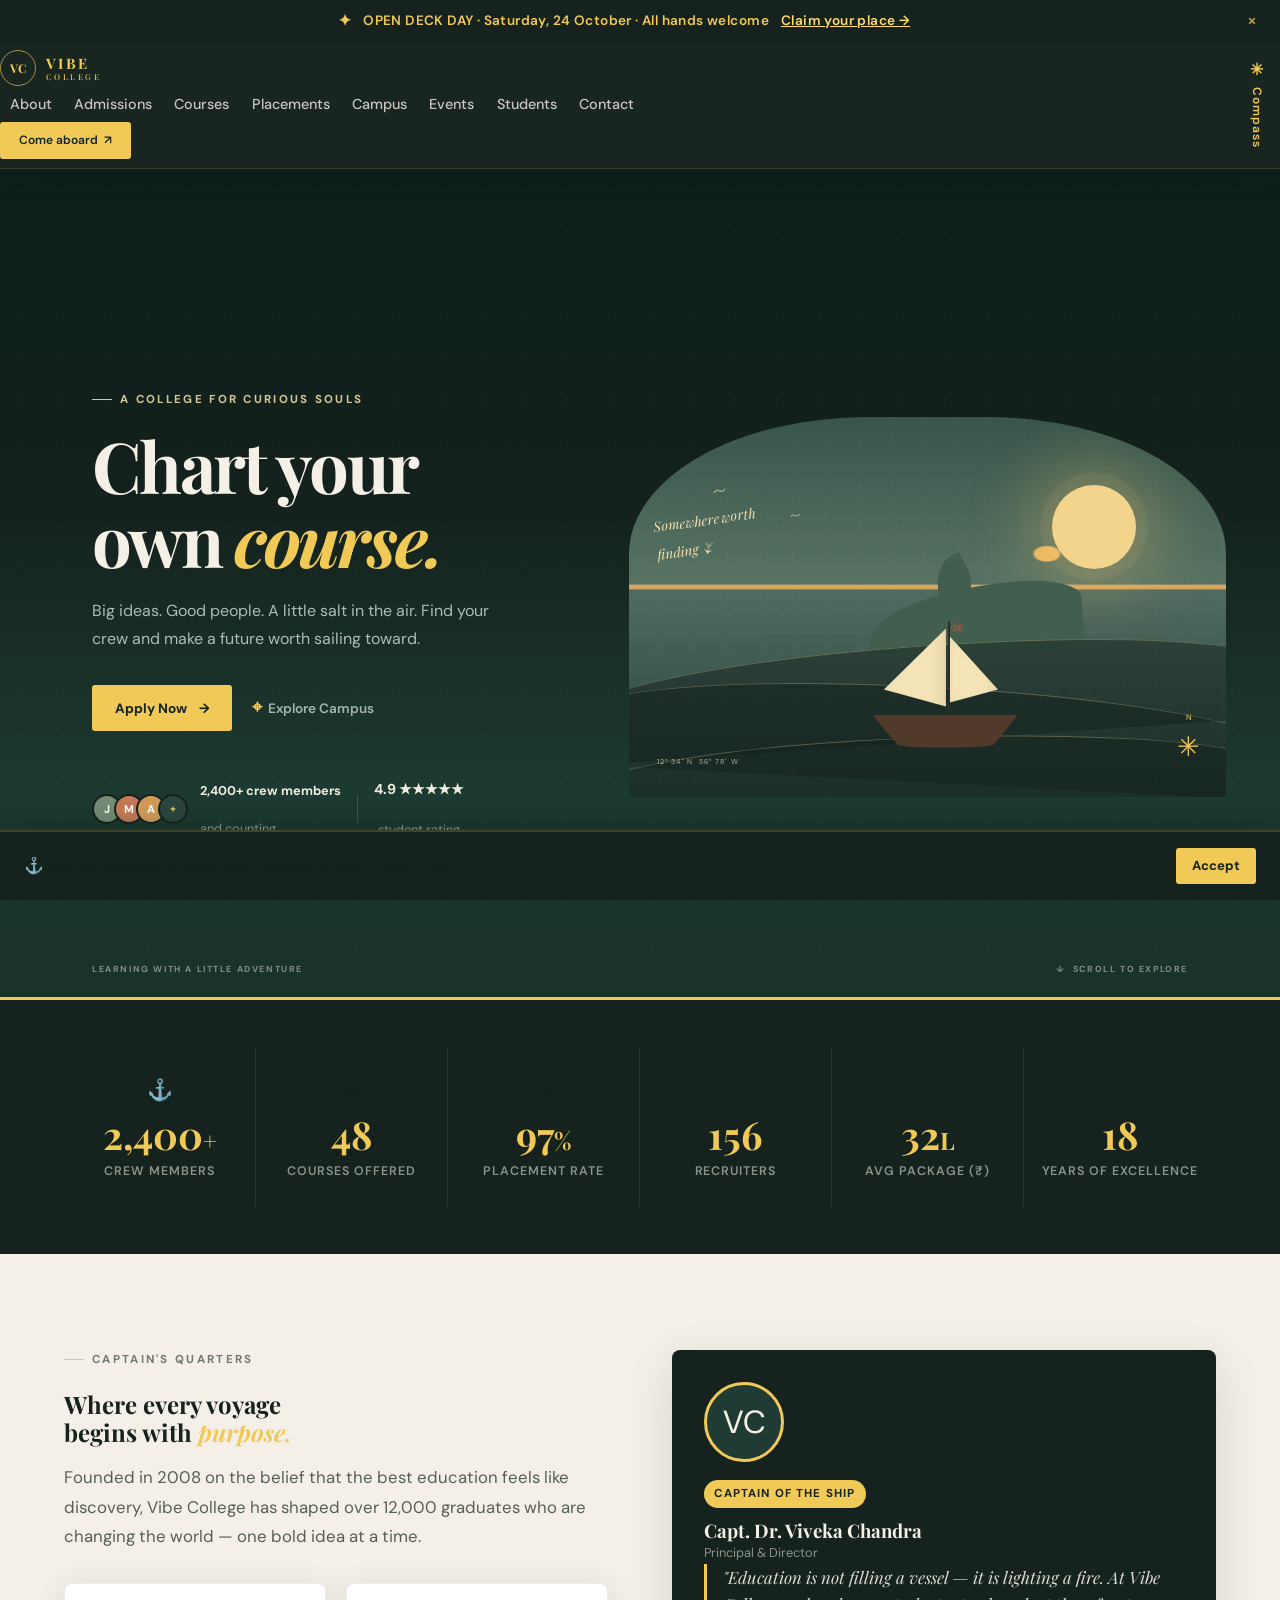
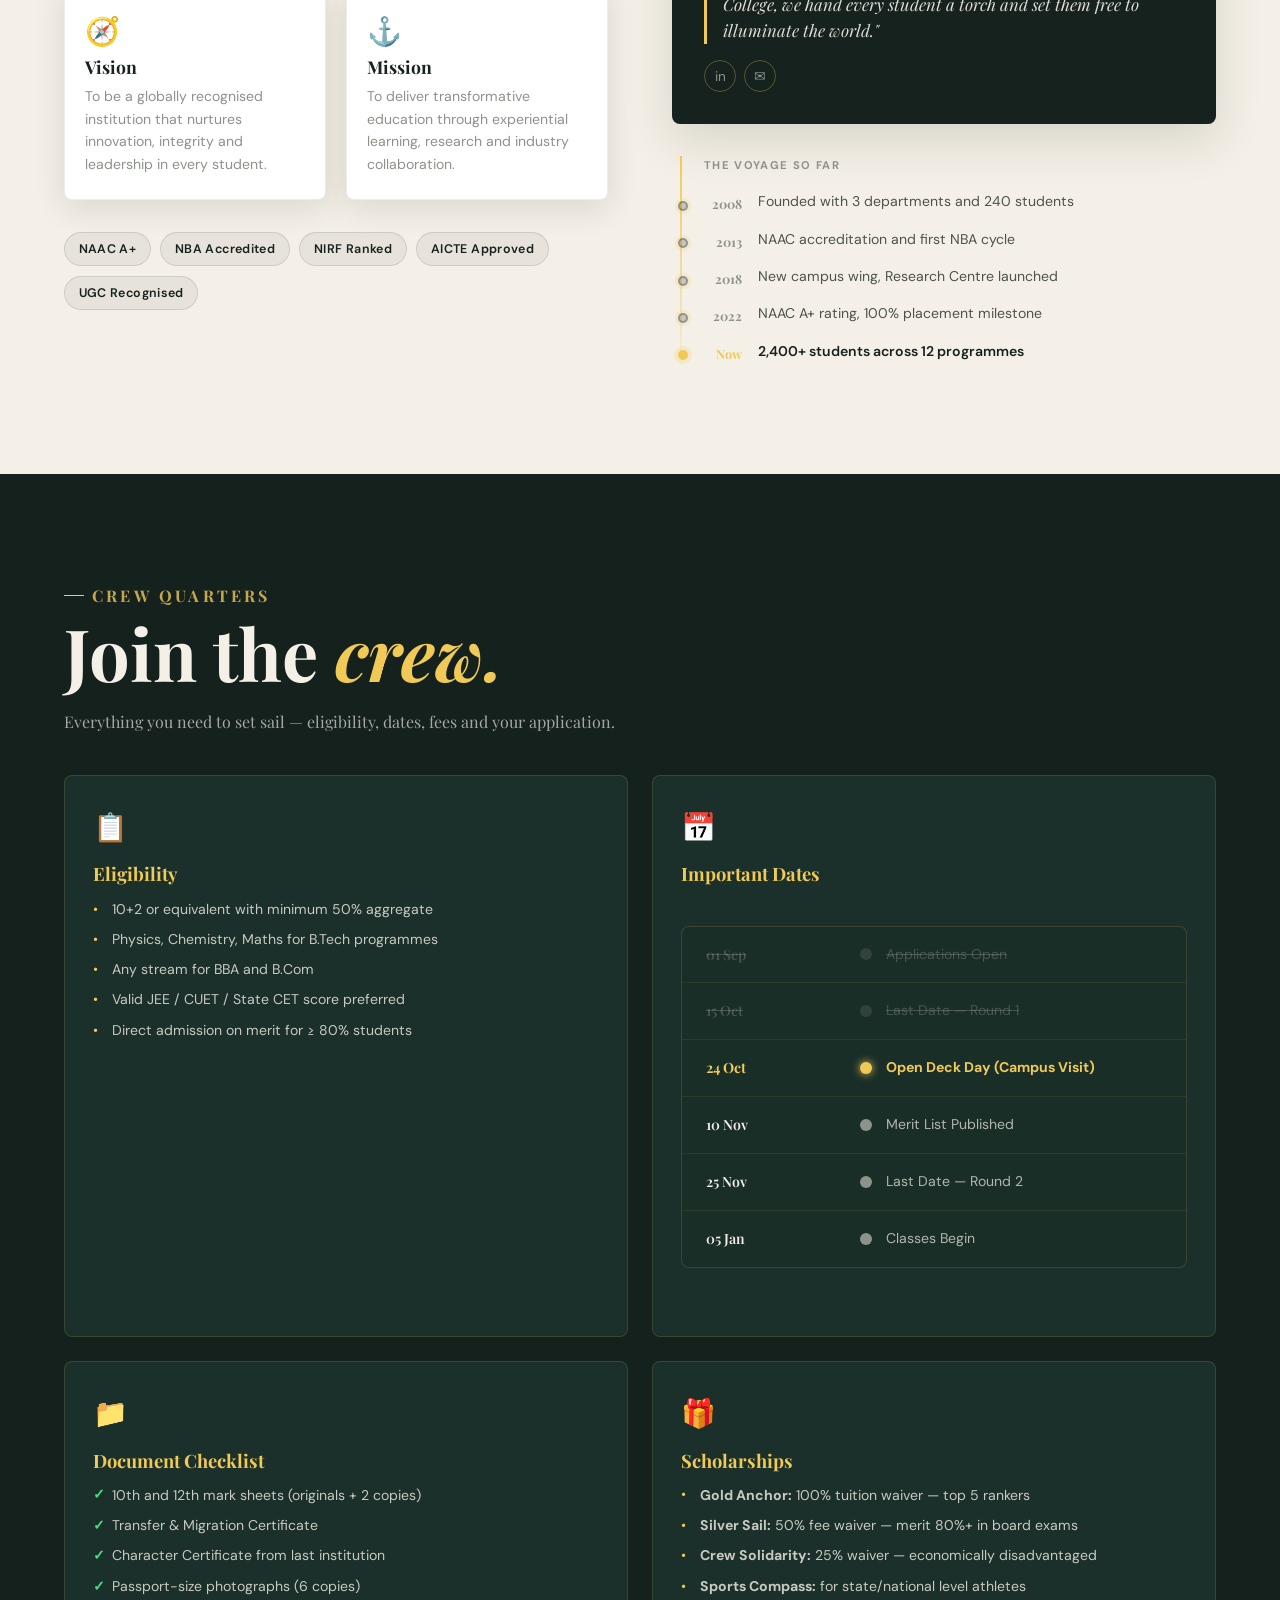
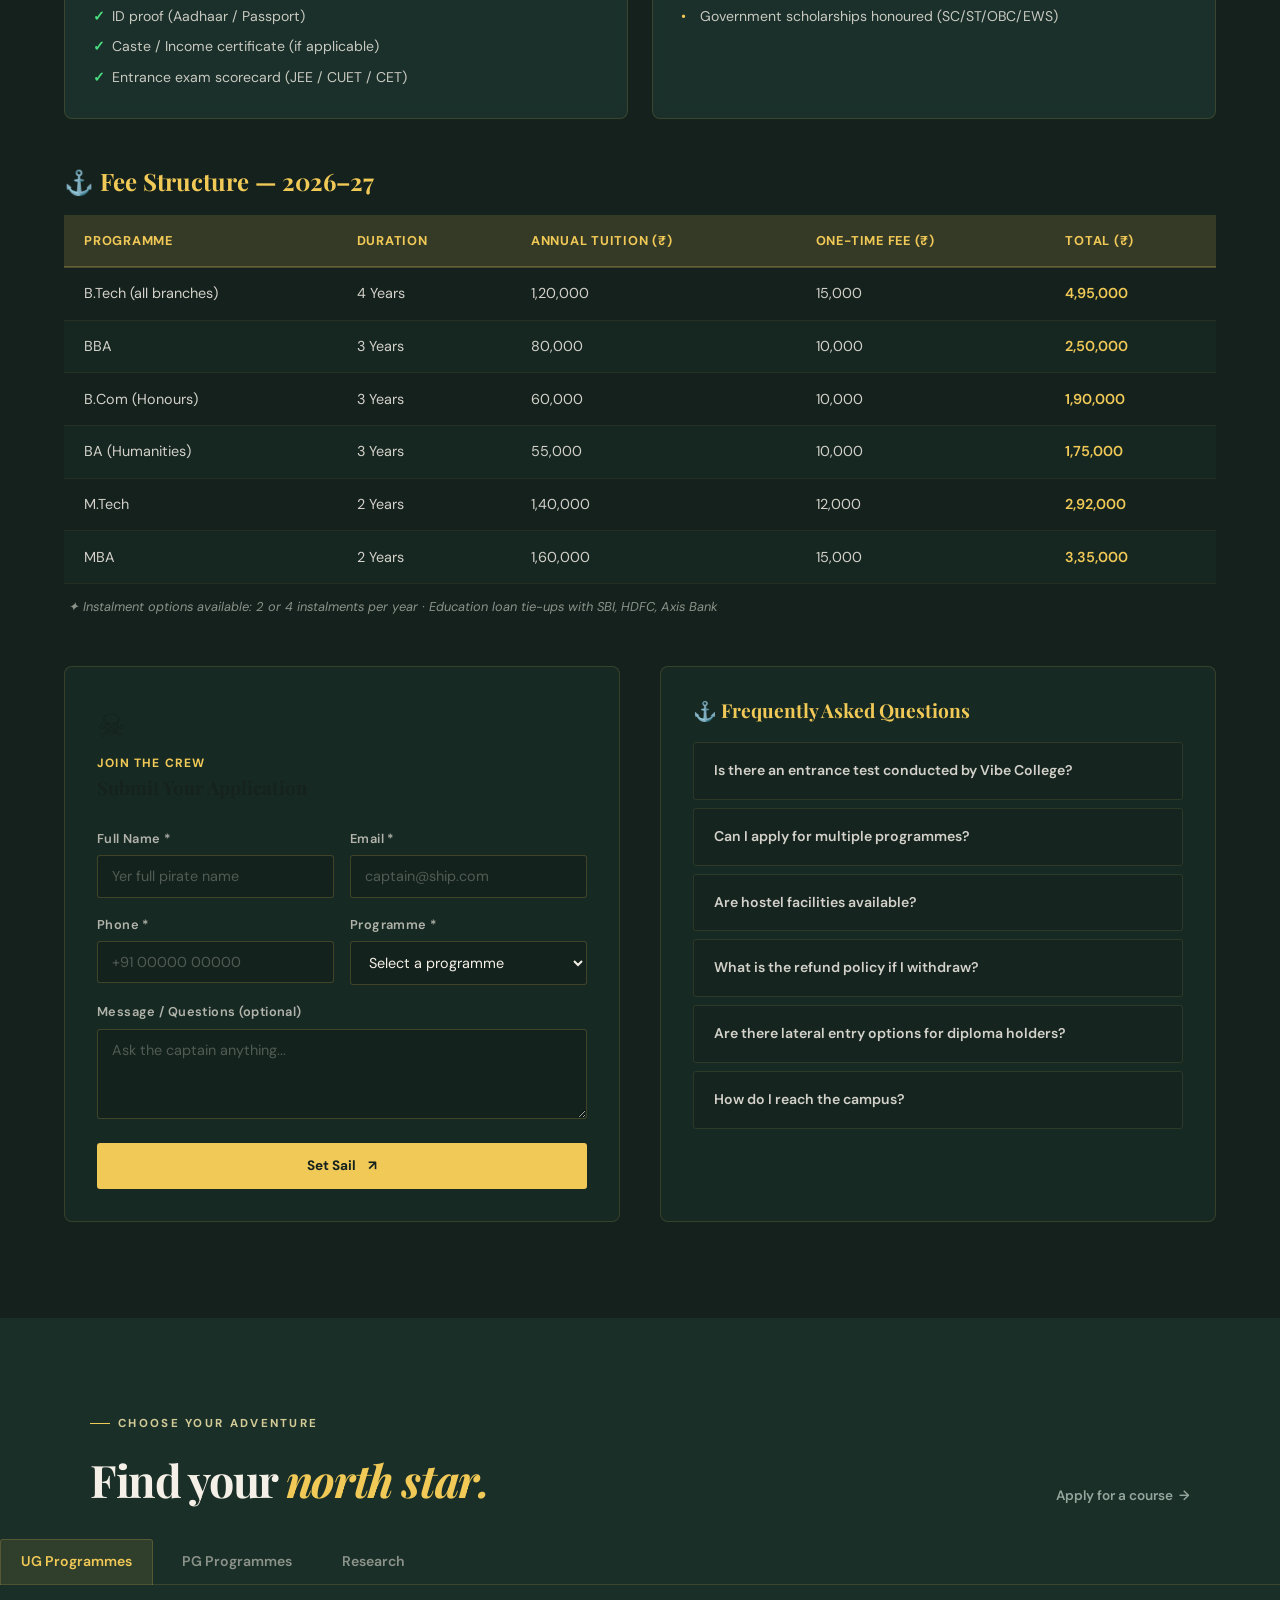
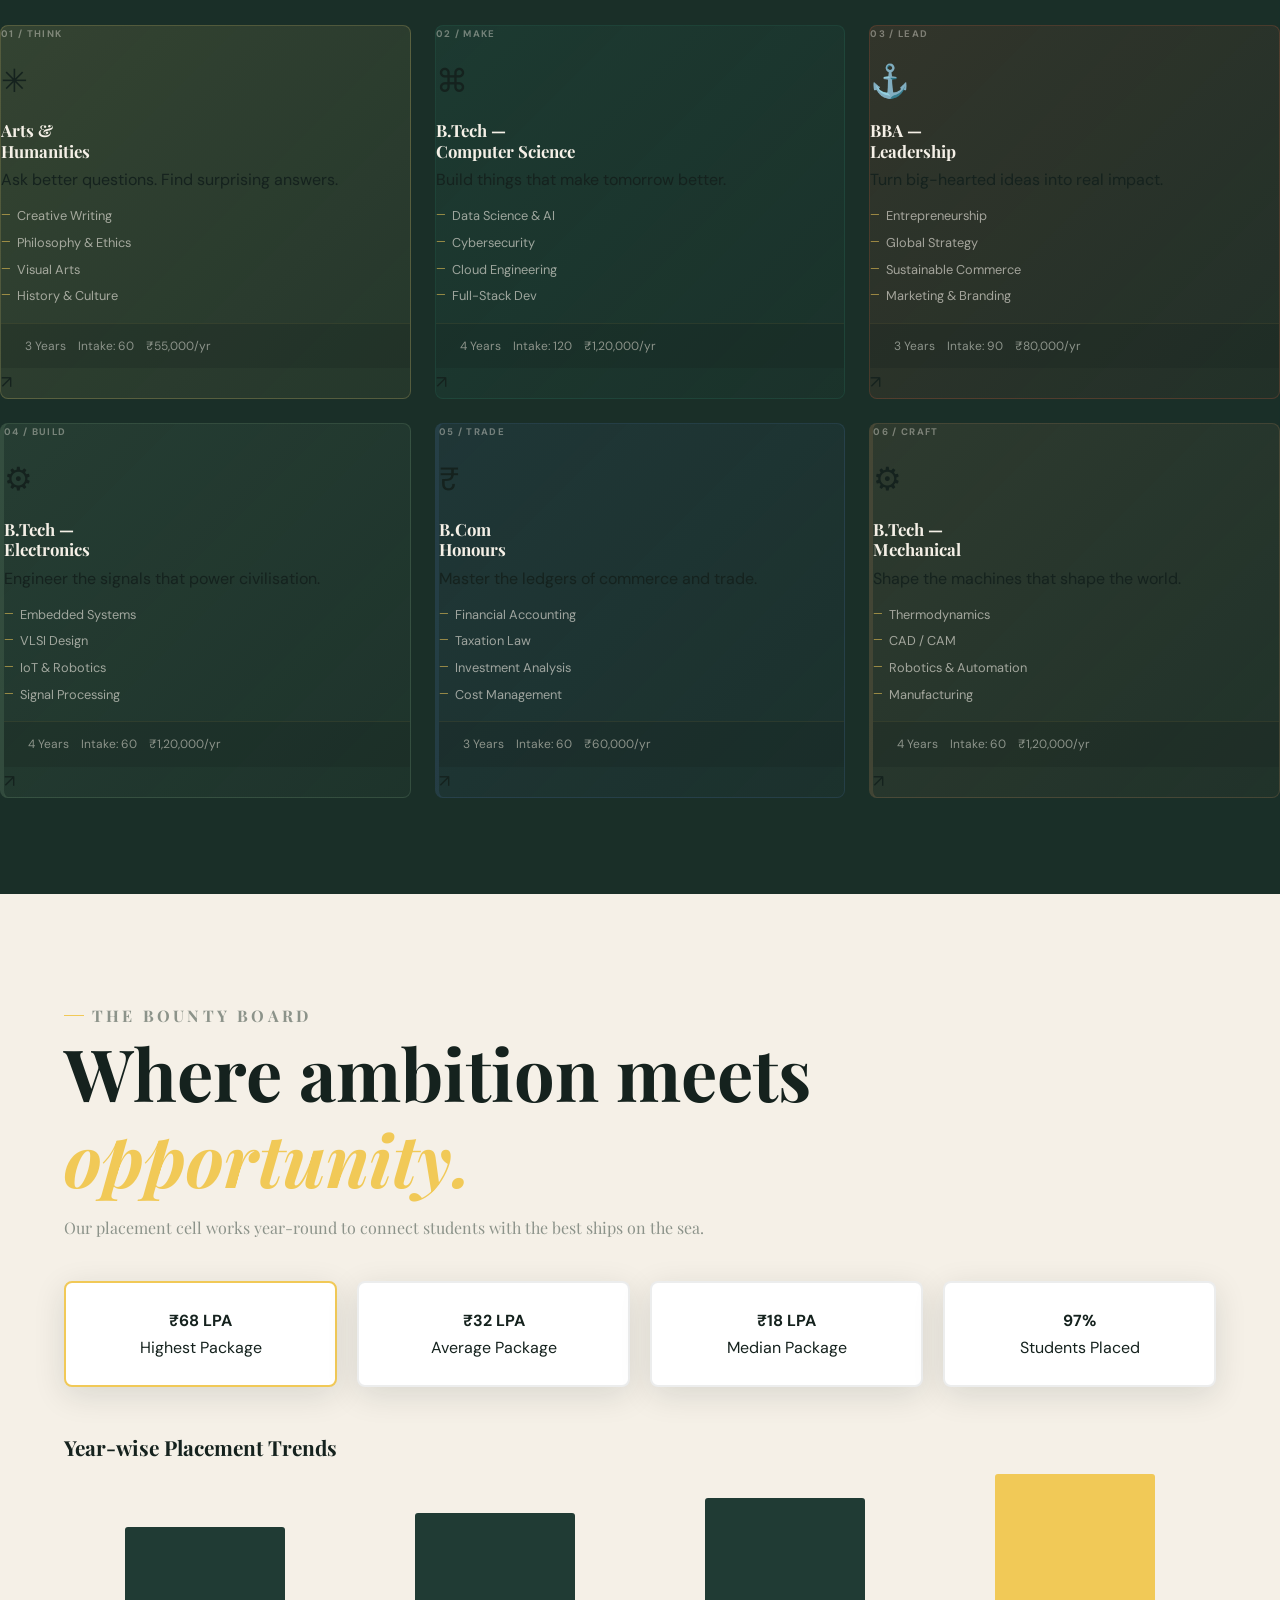
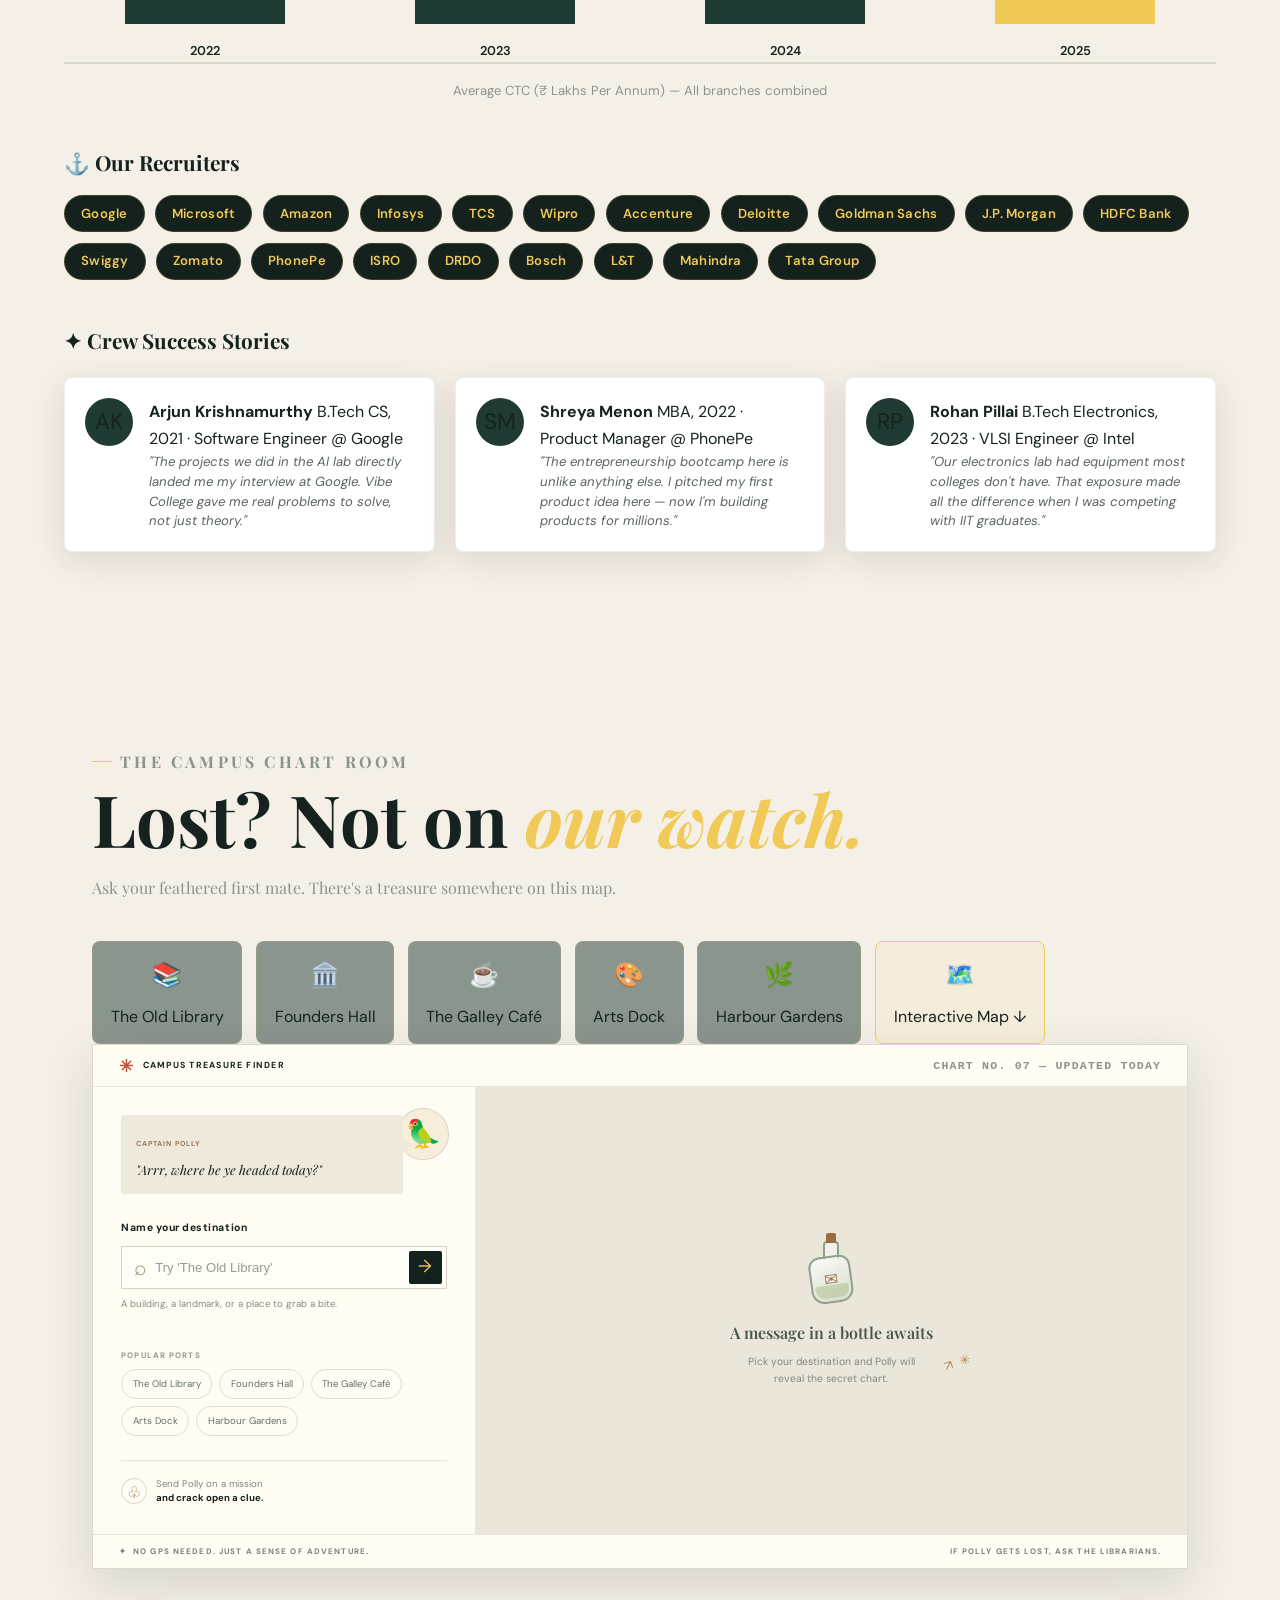
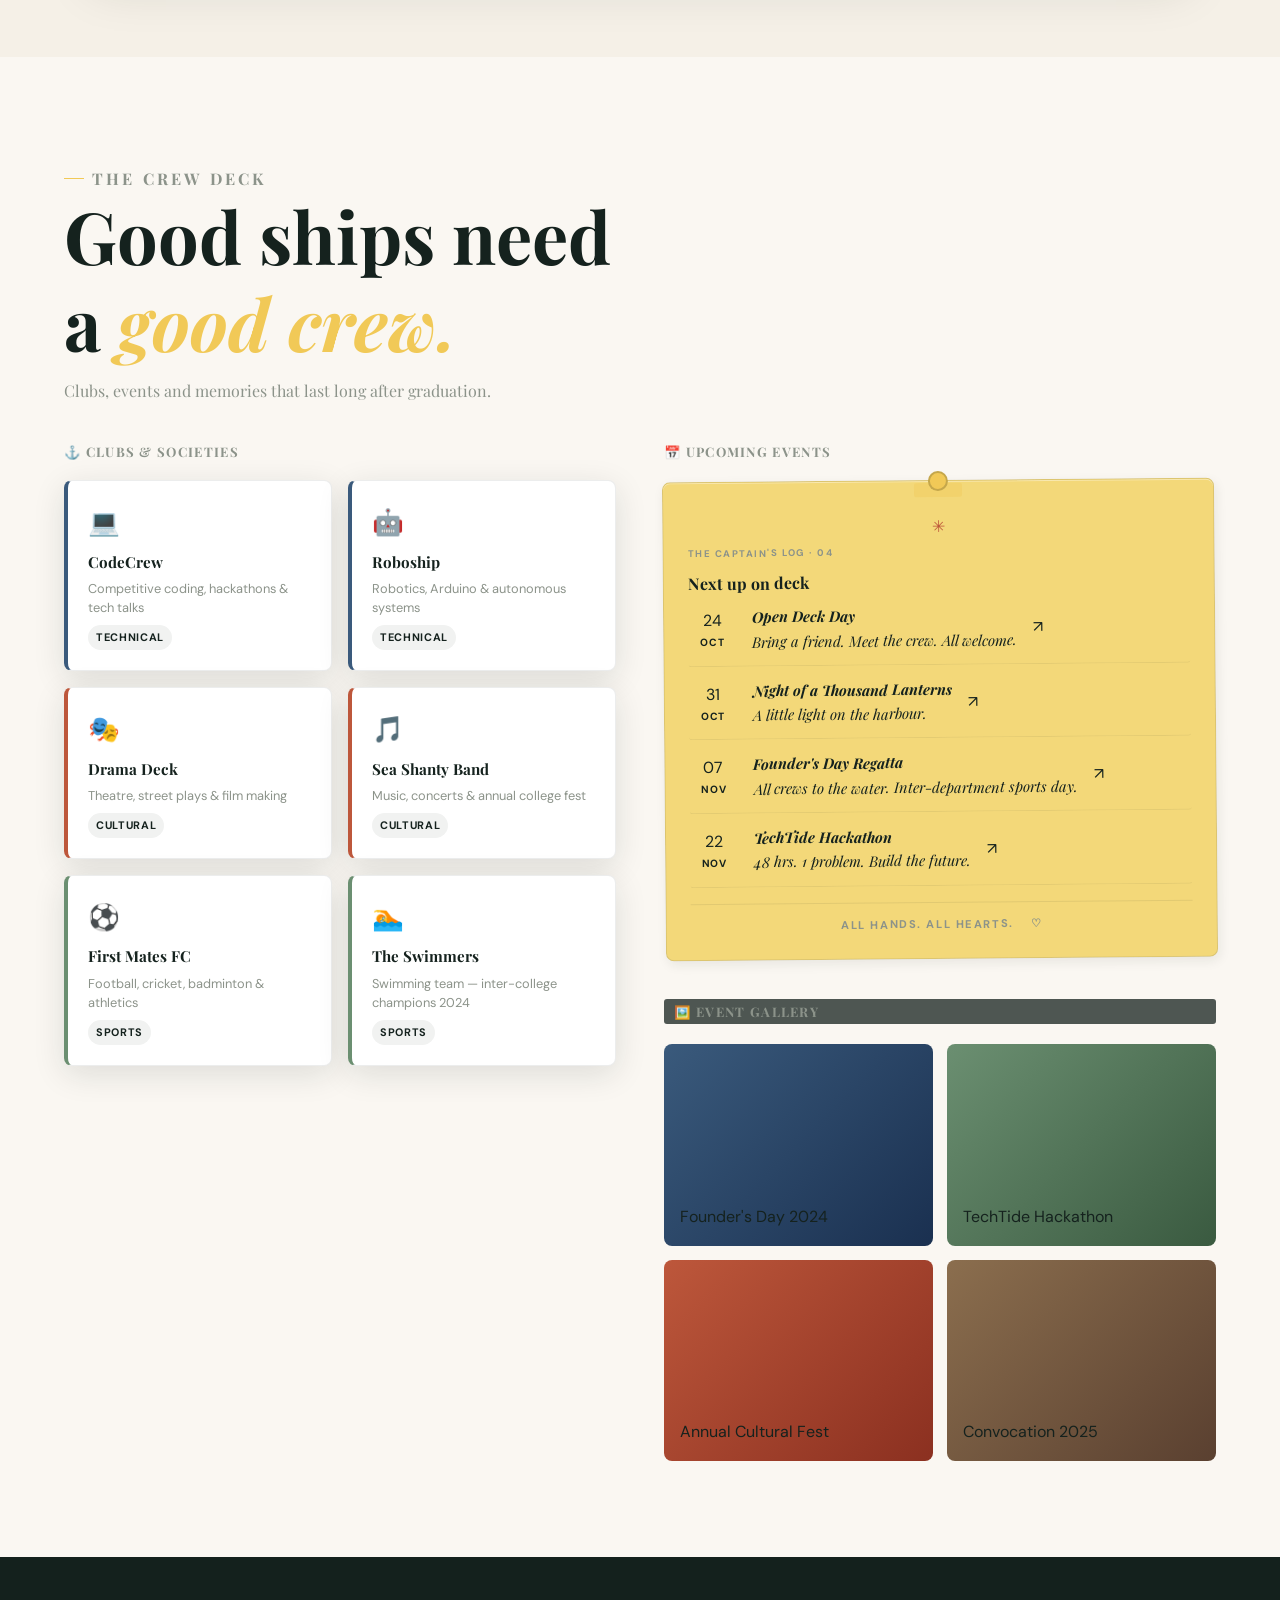
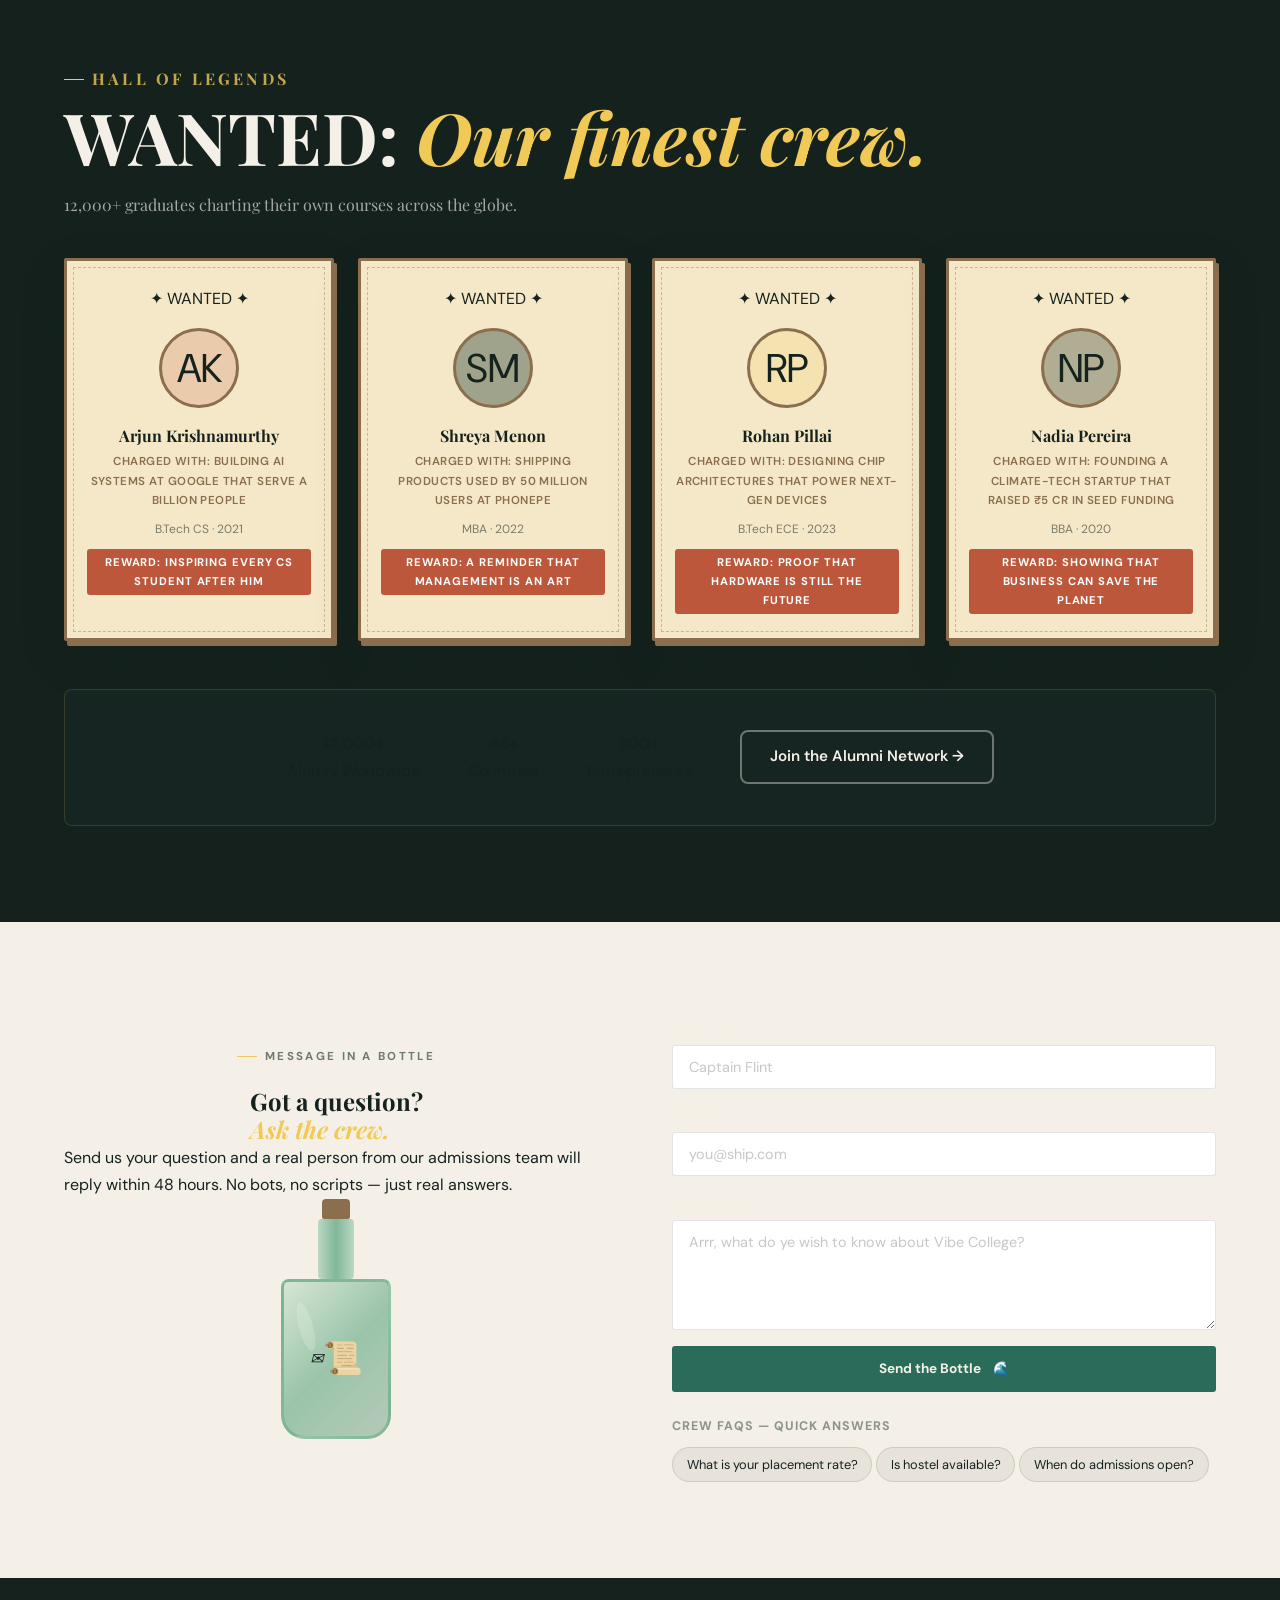
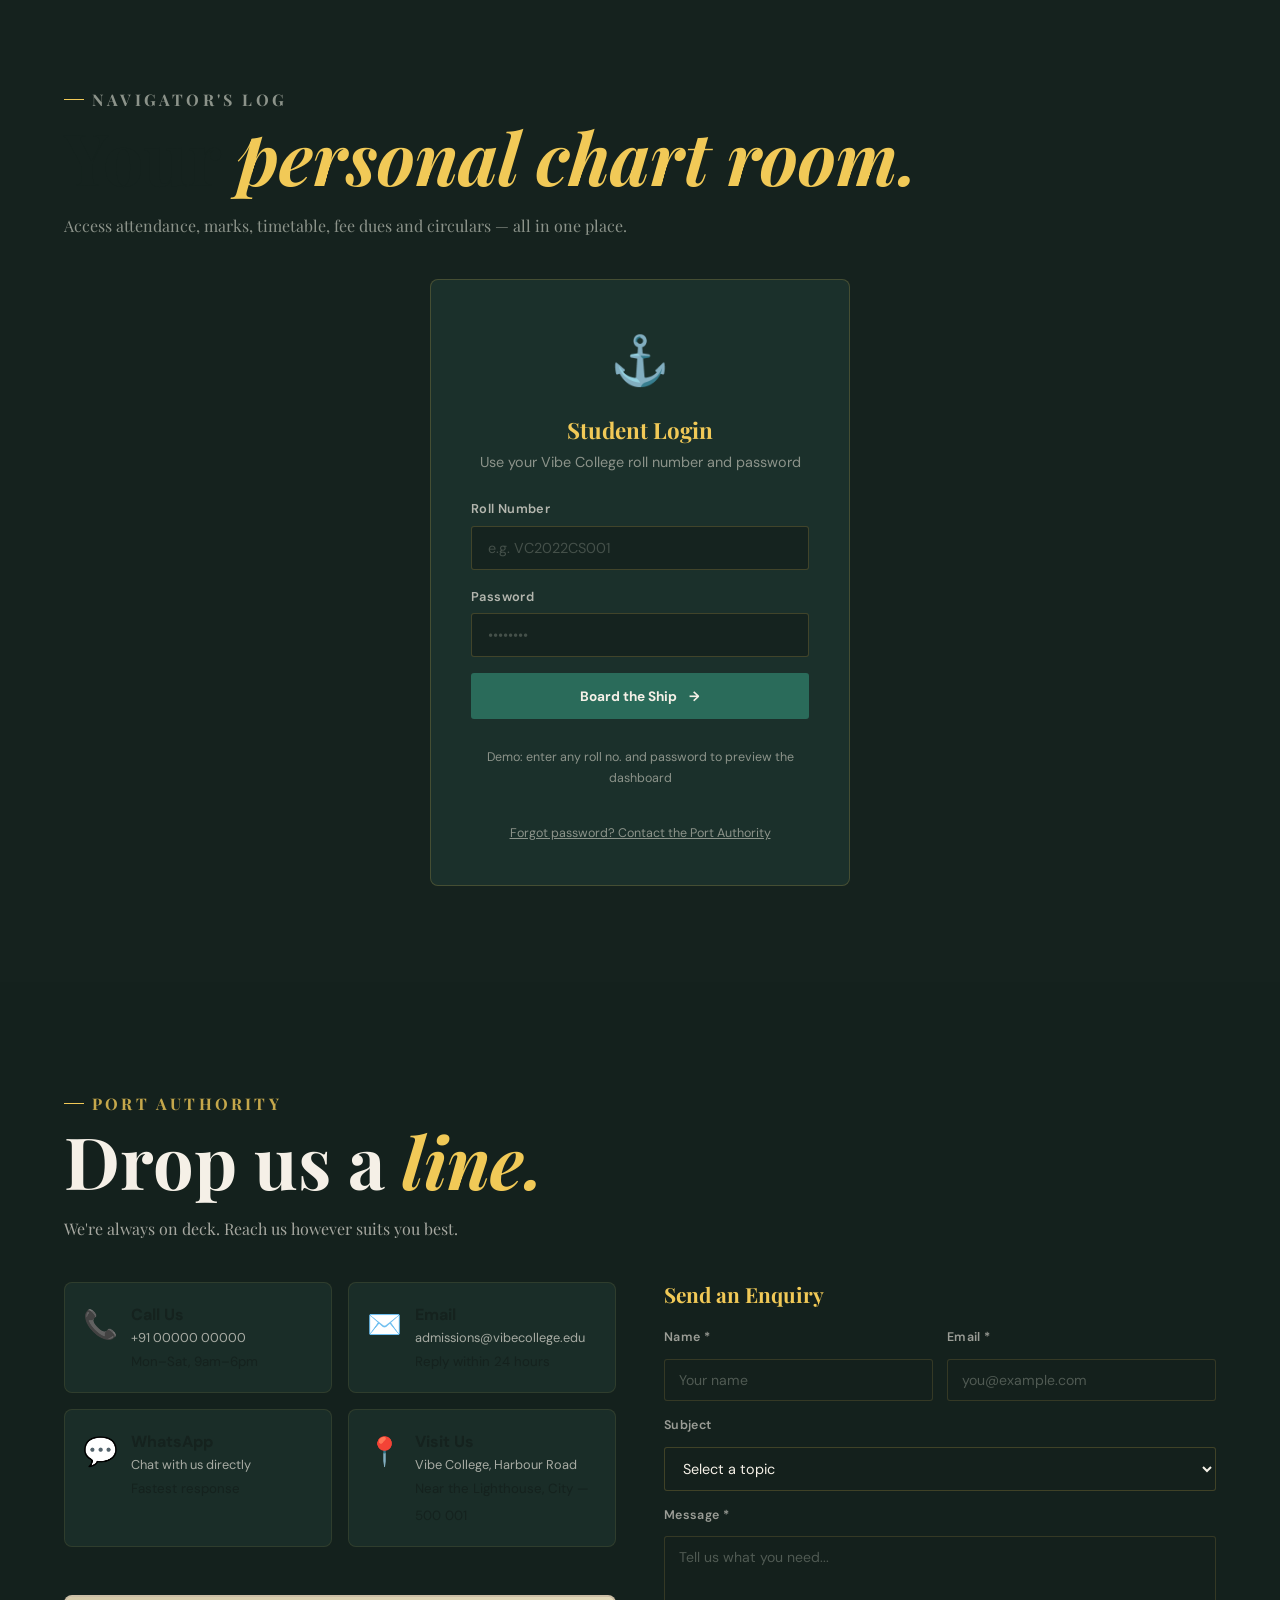
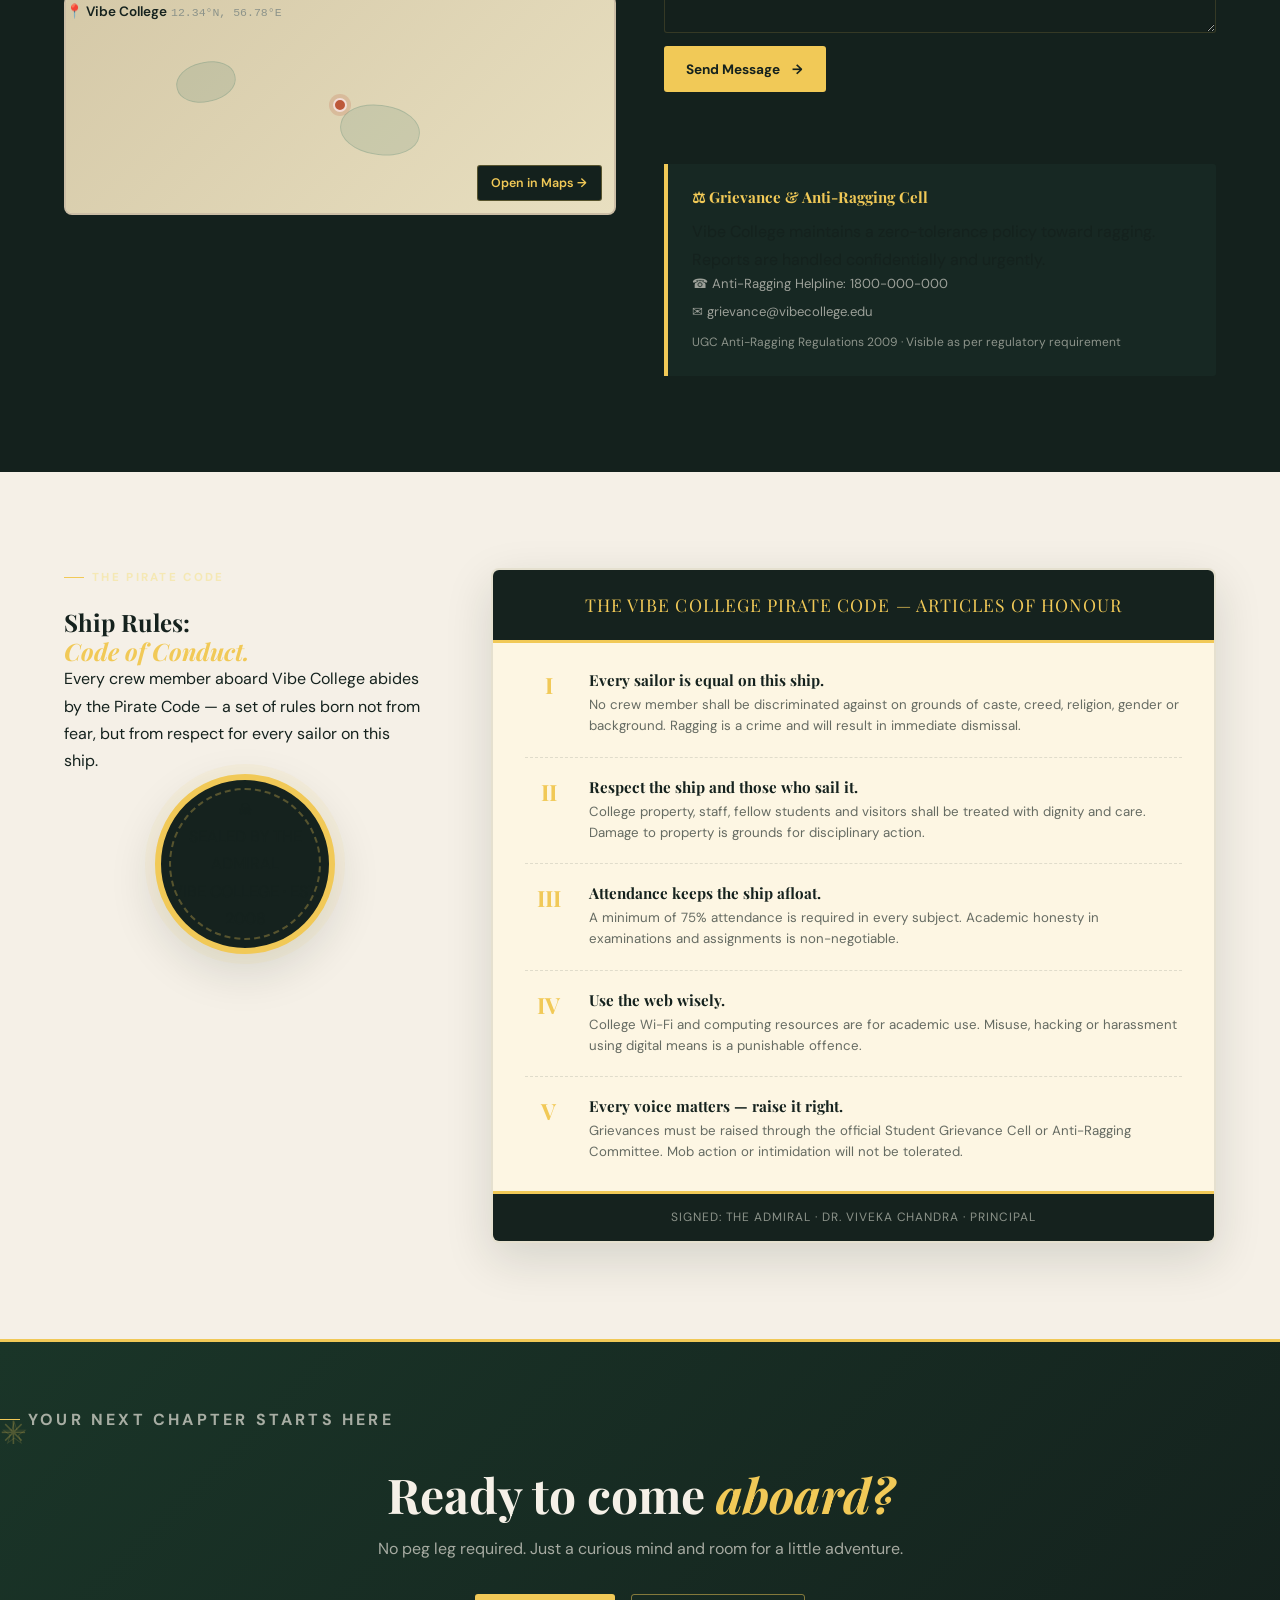
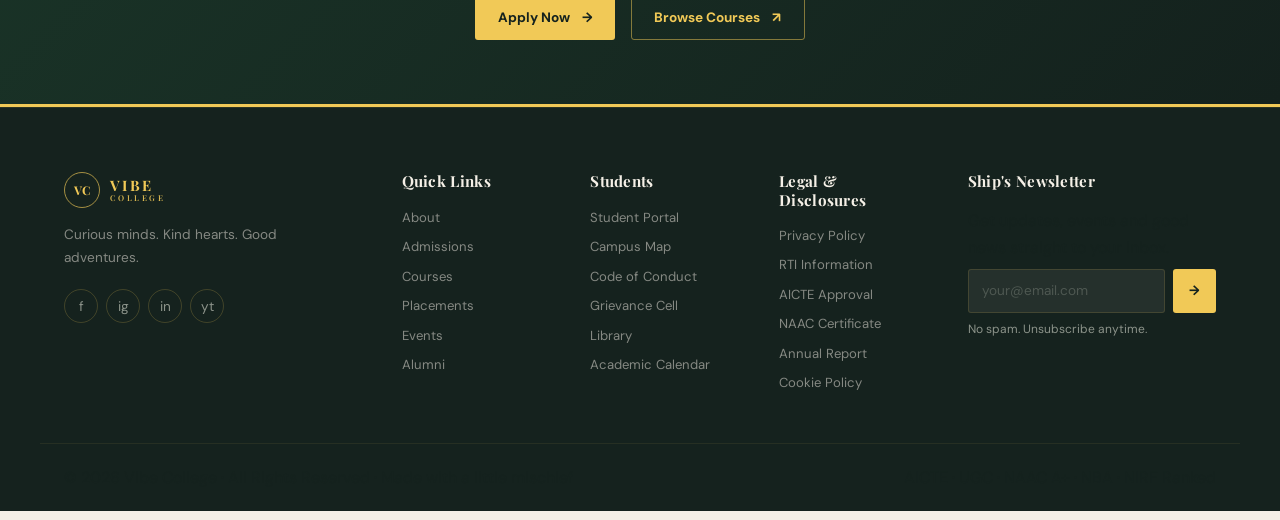
==== commit c203cba9: "feat: full site build — admissions, courses, placements, portal, alumni, contact, events, ship rules" ====
--- a/index.html
+++ b/index.html
@@ -1,2297 +1,1252 @@
 <!doctype html>
 <html lang="en">
-  <head>
-    <meta charset="UTF-8" />
-    <meta name="viewport" content="width=device-width, initial-scale=1.0" />
-    <meta name="theme-color" content="#14211d" />
-    <meta
-      name="description"
-      content="Set sail for Vibe College: find your way around campus, discover courses, and join the crew."
-    />
-    <title>Vibe College — Chart Your Own Course</title>
-    <link rel="preconnect" href="https://fonts.googleapis.com" />
-    <link rel="preconnect" href="https://fonts.gstatic.com" crossorigin />
-    <link
-      href="https://fonts.googleapis.com/css2?family=DM+Sans:wght@400;500;600;700&family=Playfair+Display:wght@600;700;800&display=swap"
-      rel="stylesheet"
-    />
-    <link rel="stylesheet" href="styles.css" />
-    <script src="app.js" defer></script>
-  </head>
-  <body>
-    <div class="announcement">
-      <span class="announcement-icon" aria-hidden="true">✦</span>
-      <p id="announcement-text">OPEN DECK DAY · Saturday, 24 October · All hands welcome</p>
-      <a href="#events">Claim your place <span aria-hidden="true">→</span></a>
-      <div style="margin-left: auto; display: flex; align-items: center; gap: 6px;">
-        <span aria-hidden="true">🌐</span>
-        <select class="lang-picker-select" id="lang-picker" aria-label="Choose language">
-          <option value="en" selected>English</option>
-          <option value="pirate">🏴‍☠️ Pirate Speak</option>
-          <option value="hi">हिन्दी</option>
-          <option value="es">Español</option>
-        </select>
-      </div>
-    </div>
-
-    <header class="site-header">
-      <a class="brand" href="#" aria-label="Vibe College home">
-        <span class="brand-mark" aria-hidden="true">VC</span>
-        <span class="brand-name">VIBE <small>COLLEGE</small></span>
+<head>
+  <meta charset="UTF-8"/>
+  <meta name="viewport" content="width=device-width,initial-scale=1.0"/>
+  <meta name="theme-color" content="#14211d"/>
+  <meta name="description" content="Set sail for Vibe College: Admissions, Courses, Placements, Campus Map, Events and more. A college for curious, bold, adventure-seeking souls."/>
+  <title>Vibe College — Chart Your Own Course</title>
+  <link rel="preconnect" href="https://fonts.googleapis.com"/>
+  <link rel="preconnect" href="https://fonts.gstatic.com" crossorigin/>
+  <link href="https://fonts.googleapis.com/css2?family=DM+Sans:ital,wght@0,400;0,500;0,600;0,700;1,400&family=Playfair+Display:ital,wght@0,600;0,700;0,800;1,600;1,700&display=swap" rel="stylesheet"/>
+  <link rel="stylesheet" href="styles.css"/>
+  <script src="app.js" defer></script>
+</head>
+<body>
+
+<!-- ══════════════════════════════════════════════════════════
+     ANNOUNCEMENT BAR
+════════════════════════════════════════════════════════════ -->
+<div class="announcement" id="announcement-bar">
+  <span class="announcement-icon" aria-hidden="true">✦</span>
+  <p>OPEN DECK DAY · Saturday, 24 October · All hands welcome</p>
+  <a href="#events">Claim your place <span aria-hidden="true">→</span></a>
+  <button class="announcement-close" id="announcement-close" aria-label="Dismiss">×</button>
+</div>
+
+<!-- ══════════════════════════════════════════════════════════
+     HEADER
+════════════════════════════════════════════════════════════ -->
+<header class="site-header" id="site-header">
+  <a class="brand" href="#" aria-label="Vibe College home">
+    <span class="brand-mark" aria-hidden="true">VC</span>
+    <span class="brand-name">VIBE <small>COLLEGE</small></span>
+  </a>
+  <button class="menu-toggle" aria-label="Open navigation" aria-expanded="false">
+    <span></span><span></span><span></span>
+  </button>
+  <nav class="main-nav" aria-label="Main navigation">
+    <a href="#about">About</a>
+    <a href="#admissions">Admissions</a>
+    <a href="#courses">Courses</a>
+    <a href="#placements">Placements</a>
+    <a href="#locator">Campus</a>
+    <a href="#events">Events</a>
+    <a href="#portal">Students</a>
+    <a href="#contact">Contact</a>
+    <button class="compass-toggle" type="button" aria-expanded="false" aria-controls="learning-compass">
+      <span aria-hidden="true">✳</span> Compass
+    </button>
+  </nav>
+  <section class="learning-compass" id="learning-compass" aria-labelledby="compass-title" hidden>
+    <div class="compass-panel-heading">
+      <span class="compass-rose" aria-hidden="true">✳</span>
+      <div>
+        <p class="compass-kicker">YOUR NEXT PORT</p>
+        <h2 id="compass-title">Learning compass</h2>
+      </div>
+      <button class="compass-close" type="button" aria-label="Close learning compass">×</button>
+    </div>
+    <label class="compass-search-label" for="compass-search">What are you curious about?</label>
+    <div class="compass-search">
+      <span aria-hidden="true">⌕</span>
+      <input id="compass-search" type="search" placeholder='Try "design", "science", or "apply"' autocomplete="off"/>
+    </div>
+    <p class="compass-hint" id="compass-hint" aria-live="polite">A few good next steps, picked for your search.</p>
+    <div class="compass-recommendations" id="compass-recommendations" aria-live="polite"></div>
+    <p class="compass-privacy">Just a helpful guide — your searches stay on this page.</p>
+  </section>
+  <a class="nav-cta" href="#admissions">Come aboard <span aria-hidden="true">↗</span></a>
+</header>
+
+<main>
+
+<!-- ══════════════════════════════════════════════════════════
+     HERO
+════════════════════════════════════════════════════════════ -->
+<section class="hero" id="home">
+  <div class="hero-chart" aria-hidden="true"></div>
+  <div class="hero-copy">
+    <p class="eyebrow"><span></span>A college for curious souls</p>
+    <h1>Chart your<br/>own <em>course.</em></h1>
+    <p class="hero-intro">Big ideas. Good people. A little salt in the air. Find your crew and make a future worth sailing toward.</p>
+    <div class="hero-actions">
+      <a class="button button-gold" href="#admissions">Apply Now <span aria-hidden="true">→</span></a>
+      <a class="text-link" href="#locator"><span class="play-icon" aria-hidden="true">⌖</span>Explore Campus</a>
+    </div>
+    <div class="hero-proof">
+      <div class="crew-avatars" aria-hidden="true"><span>J</span><span>M</span><span>A</span><b>+</b></div>
+      <p><strong>2,400+ crew members</strong><br/>and counting</p>
+      <span class="proof-divider"></span>
+      <p class="proof-rating"><strong>4.9 <span aria-label="out of 5 stars">★★★★★</span></strong><br/>student rating</p>
+    </div>
+  </div>
+  <div class="hero-art" aria-label="Ship sailing toward campus">
+    <div class="sun"></div>
+    <span class="art-label">Somewhere worth<br/>finding <span>↙</span></span>
+    <div class="distant-island"></div>
+    <div class="wave wave-back"></div>
+    <div class="wave wave-mid"></div>
+    <div class="wave wave-front"></div>
+    <div class="ship">
+      <div class="ship-flag">☠</div>
+      <div class="sail sail-large"></div>
+      <div class="sail sail-small"></div>
+      <div class="mast"></div>
+      <div class="hull"></div>
+    </div>
+    <div class="seagull seagull-1" aria-hidden="true">〜</div>
+    <div class="seagull seagull-2" aria-hidden="true">〜</div>
+    <div class="art-compass"><span>N</span><i>✳</i></div>
+    <div class="art-coordinate">12° 34' N &nbsp;56° 78' W</div>
+  </div>
+  <div class="hero-bottom">
+    <span>LEARNING WITH A LITTLE ADVENTURE</span>
+    <span>↓ &nbsp;SCROLL TO EXPLORE</span>
+  </div>
+</section>
+
+<!-- ══════════════════════════════════════════════════════════
+     STATS
+════════════════════════════════════════════════════════════ -->
+<section class="stats-section" aria-label="College at a glance">
+  <div class="stats-grid">
+    <div class="stat-item"><span class="stat-icon">⚓</span><strong class="stat-number" data-target="2400">0</strong><span class="stat-plus">+</span><p class="stat-label">Crew Members</p></div>
+    <div class="stat-item"><span class="stat-icon">✳</span><strong class="stat-number" data-target="48">0</strong><span class="stat-plus"></span><p class="stat-label">Courses Offered</p></div>
+    <div class="stat-item"><span class="stat-icon">☆</span><strong class="stat-number" data-target="97">0</strong><span class="stat-plus">%</span><p class="stat-label">Placement Rate</p></div>
+    <div class="stat-item"><span class="stat-icon">♜</span><strong class="stat-number" data-target="156">0</strong><span class="stat-plus"></span><p class="stat-label">Recruiters</p></div>
+    <div class="stat-item"><span class="stat-icon">⚑</span><strong class="stat-number" data-target="32">0</strong><span class="stat-plus">L</span><p class="stat-label">Avg Package (₹)</p></div>
+    <div class="stat-item"><span class="stat-icon">★</span><strong class="stat-number" data-target="18">0</strong><span class="stat-plus"></span><p class="stat-label">Years of Excellence</p></div>
+  </div>
+</section>
+
+<!-- ══════════════════════════════════════════════════════════
+     ABOUT — CAPTAIN'S QUARTERS
+════════════════════════════════════════════════════════════ -->
+<section class="about-section" id="about">
+  <div class="about-inner">
+    <div class="about-left">
+      <p class="eyebrow eyebrow-dark"><span></span>Captain's Quarters</p>
+      <h2>Where every voyage<br/>begins with <em>purpose.</em></h2>
+      <p class="about-lead">Founded in 2008 on the belief that the best education feels like discovery, Vibe College has shaped over 12,000 graduates who are changing the world — one bold idea at a time.</p>
+
+      <div class="vision-mission">
+        <div class="vm-card">
+          <span class="vm-icon">🧭</span>
+          <h3>Vision</h3>
+          <p>To be a globally recognised institution that nurtures innovation, integrity and leadership in every student.</p>
+        </div>
+        <div class="vm-card">
+          <span class="vm-icon">⚓</span>
+          <h3>Mission</h3>
+          <p>To deliver transformative education through experiential learning, research and industry collaboration.</p>
+        </div>
+      </div>
+
+      <div class="accreditation-strip">
+        <span class="acc-badge">NAAC A+</span>
+        <span class="acc-badge">NBA Accredited</span>
+        <span class="acc-badge">NIRF Ranked</span>
+        <span class="acc-badge">AICTE Approved</span>
+        <span class="acc-badge">UGC Recognised</span>
+      </div>
+    </div>
+
+    <div class="about-right">
+      <div class="principal-card">
+        <div class="principal-avatar" aria-hidden="true">
+          <span>VC</span>
+        </div>
+        <div class="principal-badge">CAPTAIN OF THE SHIP</div>
+        <h3>Capt. Dr. Viveka Chandra</h3>
+        <p class="principal-title">Principal & Director</p>
+        <blockquote class="principal-quote">
+          <p>"Education is not filling a vessel — it is lighting a fire. At Vibe College, we hand every student a torch and set them free to illuminate the world."</p>
+        </blockquote>
+        <div class="principal-social">
+          <a href="#" aria-label="Principal's LinkedIn">in</a>
+          <a href="#" aria-label="Principal's email">✉</a>
+        </div>
+      </div>
+
+      <div class="history-timeline">
+        <p class="timeline-label">THE VOYAGE SO FAR</p>
+        <div class="timeline-item"><span class="tl-year">2008</span><span class="tl-dot"></span><span class="tl-text">Founded with 3 departments and 240 students</span></div>
+        <div class="timeline-item"><span class="tl-year">2013</span><span class="tl-dot"></span><span class="tl-text">NAAC accreditation and first NBA cycle</span></div>
+        <div class="timeline-item"><span class="tl-year">2018</span><span class="tl-dot"></span><span class="tl-text">New campus wing, Research Centre launched</span></div>
+        <div class="timeline-item"><span class="tl-year">2022</span><span class="tl-dot"></span><span class="tl-text">NAAC A+ rating, 100% placement milestone</span></div>
+        <div class="timeline-item tl-now"><span class="tl-year">Now</span><span class="tl-dot"></span><span class="tl-text">2,400+ students across 12 programmes</span></div>
+      </div>
+    </div>
+  </div>
+</section>
+
+<!-- ══════════════════════════════════════════════════════════
+     ADMISSIONS — CREW QUARTERS
+════════════════════════════════════════════════════════════ -->
+<section class="admissions-section" id="admissions">
+  <div class="admissions-inner">
+    <div class="section-heading light-heading">
+      <p class="eyebrow"><span></span>Crew Quarters</p>
+      <h2>Join the <em>crew.</em></h2>
+      <p>Everything you need to set sail — eligibility, dates, fees and your application.</p>
+    </div>
+
+    <!-- Eligibility + Dates -->
+    <div class="admissions-grid">
+      <div class="adm-card">
+        <span class="adm-card-icon">📋</span>
+        <h3>Eligibility</h3>
+        <ul class="adm-list">
+          <li>10+2 or equivalent with minimum 50% aggregate</li>
+          <li>Physics, Chemistry, Maths for B.Tech programmes</li>
+          <li>Any stream for BBA and B.Com</li>
+          <li>Valid JEE / CUET / State CET score preferred</li>
+          <li>Direct admission on merit for ≥ 80% students</li>
+        </ul>
+      </div>
+      <div class="adm-card">
+        <span class="adm-card-icon">📅</span>
+        <h3>Important Dates</h3>
+        <div class="dates-timeline">
+          <div class="date-row done"><span class="dr-date">01 Sep</span><span class="dr-dot"></span><span class="dr-label">Applications Open</span></div>
+          <div class="date-row done"><span class="dr-date">15 Oct</span><span class="dr-dot"></span><span class="dr-label">Last Date — Round 1</span></div>
+          <div class="date-row active"><span class="dr-date">24 Oct</span><span class="dr-dot"></span><span class="dr-label">Open Deck Day (Campus Visit)</span></div>
+          <div class="date-row"><span class="dr-date">10 Nov</span><span class="dr-dot"></span><span class="dr-label">Merit List Published</span></div>
+          <div class="date-row"><span class="dr-date">25 Nov</span><span class="dr-dot"></span><span class="dr-label">Last Date — Round 2</span></div>
+          <div class="date-row"><span class="dr-date">05 Jan</span><span class="dr-dot"></span><span class="dr-label">Classes Begin</span></div>
+        </div>
+      </div>
+      <div class="adm-card">
+        <span class="adm-card-icon">📁</span>
+        <h3>Document Checklist</h3>
+        <ul class="adm-list checklist">
+          <li>10th and 12th mark sheets (originals + 2 copies)</li>
+          <li>Transfer & Migration Certificate</li>
+          <li>Character Certificate from last institution</li>
+          <li>Passport-size photographs (6 copies)</li>
+          <li>ID proof (Aadhaar / Passport)</li>
+          <li>Caste / Income certificate (if applicable)</li>
+          <li>Entrance exam scorecard (JEE / CUET / CET)</li>
+        </ul>
+      </div>
+      <div class="adm-card">
+        <span class="adm-card-icon">🎁</span>
+        <h3>Scholarships</h3>
+        <ul class="adm-list">
+          <li><strong>Gold Anchor:</strong> 100% tuition waiver — top 5 rankers</li>
+          <li><strong>Silver Sail:</strong> 50% fee waiver — merit 80%+ in board exams</li>
+          <li><strong>Crew Solidarity:</strong> 25% waiver — economically disadvantaged</li>
+          <li><strong>Sports Compass:</strong> for state/national level athletes</li>
+          <li>Government scholarships honoured (SC/ST/OBC/EWS)</li>
+        </ul>
+      </div>
+    </div>
+
+    <!-- Fee Structure -->
+    <div class="fee-section">
+      <h3 class="fee-title">⚓ Fee Structure — 2026–27</h3>
+      <div class="fee-table-wrap">
+        <table class="fee-table">
+          <thead>
+            <tr><th>Programme</th><th>Duration</th><th>Annual Tuition (₹)</th><th>One-time Fee (₹)</th><th>Total (₹)</th></tr>
+          </thead>
+          <tbody>
+            <tr><td>B.Tech (all branches)</td><td>4 Years</td><td>1,20,000</td><td>15,000</td><td>4,95,000</td></tr>
+            <tr><td>BBA</td><td>3 Years</td><td>80,000</td><td>10,000</td><td>2,50,000</td></tr>
+            <tr><td>B.Com (Honours)</td><td>3 Years</td><td>60,000</td><td>10,000</td><td>1,90,000</td></tr>
+            <tr><td>BA (Humanities)</td><td>3 Years</td><td>55,000</td><td>10,000</td><td>1,75,000</td></tr>
+            <tr><td>M.Tech</td><td>2 Years</td><td>1,40,000</td><td>12,000</td><td>2,92,000</td></tr>
+            <tr><td>MBA</td><td>2 Years</td><td>1,60,000</td><td>15,000</td><td>3,35,000</td></tr>
+          </tbody>
+        </table>
+      </div>
+      <p class="fee-note">✦ Instalment options available: 2 or 4 instalments per year · Education loan tie-ups with SBI, HDFC, Axis Bank</p>
+    </div>
+
+    <!-- Application Form -->
+    <div class="apply-form-section" id="apply-form">
+      <div class="apply-form-box">
+        <div class="form-header">
+          <span class="form-icon">☠</span>
+          <div>
+            <p class="form-kicker">JOIN THE CREW</p>
+            <h3>Submit Your Application</h3>
+          </div>
+        </div>
+        <form class="enquiry-form" id="application-form" novalidate>
+          <div class="form-row">
+            <div class="form-group">
+              <label for="app-name">Full Name *</label>
+              <input type="text" id="app-name" placeholder="Yer full pirate name" required/>
+            </div>
+            <div class="form-group">
+              <label for="app-email">Email *</label>
+              <input type="email" id="app-email" placeholder="captain@ship.com" required/>
+            </div>
+          </div>
+          <div class="form-row">
+            <div class="form-group">
+              <label for="app-phone">Phone *</label>
+              <input type="tel" id="app-phone" placeholder="+91 00000 00000" required/>
+            </div>
+            <div class="form-group">
+              <label for="app-program">Programme *</label>
+              <select id="app-program" required>
+                <option value="">Select a programme</option>
+                <option>B.Tech — Computer Science</option>
+                <option>B.Tech — Electronics</option>
+                <option>B.Tech — Mechanical</option>
+                <option>BBA</option>
+                <option>B.Com (Honours)</option>
+                <option>BA (Humanities)</option>
+                <option>MBA</option>
+                <option>M.Tech</option>
+              </select>
+            </div>
+          </div>
+          <div class="form-group">
+            <label for="app-message">Message / Questions (optional)</label>
+            <textarea id="app-message" rows="3" placeholder="Ask the captain anything..."></textarea>
+          </div>
+          <button type="submit" class="button button-gold form-submit-btn">
+            Set Sail <span aria-hidden="true">↗</span>
+          </button>
+          <p class="form-success" id="form-success" hidden>✦ Message in a bottle sent! We'll reach ye within 48 hours.</p>
+        </form>
+      </div>
+
+      <!-- FAQ -->
+      <div class="faq-box">
+        <h3 class="faq-title">⚓ Frequently Asked Questions</h3>
+        <div class="faq-list" id="faq-list">
+          <div class="faq-item">
+            <button class="faq-q" aria-expanded="false">Is there an entrance test conducted by Vibe College?</button>
+            <div class="faq-a"><p>No — we accept JEE, CUET and State CET scores. Direct merit admission is also available for students scoring above 80% in boards.</p></div>
+          </div>
+          <div class="faq-item">
+            <button class="faq-q" aria-expanded="false">Can I apply for multiple programmes?</button>
+            <div class="faq-a"><p>Yes, you may indicate up to 3 programme preferences in your application. Final allocation depends on merit and seat availability.</p></div>
+          </div>
+          <div class="faq-item">
+            <button class="faq-q" aria-expanded="false">Are hostel facilities available?</button>
+            <div class="faq-a"><p>Yes — separate hostels for boys and girls, with 24/7 security, Wi-Fi, and a mess. Hostel fee is ₹80,000/year (including food).</p></div>
+          </div>
+          <div class="faq-item">
+            <button class="faq-q" aria-expanded="false">What is the refund policy if I withdraw?</button>
+            <div class="faq-a"><p>Refunds follow UGC guidelines: 100% refund before classes start, 90% within 15 days, 80% within 30 days. The admission fee (₹5,000) is non-refundable.</p></div>
+          </div>
+          <div class="faq-item">
+            <button class="faq-q" aria-expanded="false">Are there lateral entry options for diploma holders?</button>
+            <div class="faq-a"><p>Yes — direct 2nd-year (lateral) entry is available for B.Tech for diploma holders with 60%+ marks, subject to AICTE norms.</p></div>
+          </div>
+          <div class="faq-item">
+            <button class="faq-q" aria-expanded="false">How do I reach the campus?</button>
+            <div class="faq-a"><p>Vibe College is 5 km from the city centre. Bus stops at the college gate. Nearest railway station: 3 km. We also run college buses from 12 city pickup points.</p></div>
+          </div>
+        </div>
+      </div>
+    </div>
+  </div>
+</section>
+
+<!-- ══════════════════════════════════════════════════════════
+     COURSES
+════════════════════════════════════════════════════════════ -->
+<section class="courses-section" id="courses">
+  <div class="courses-heading">
+    <div>
+      <p class="eyebrow"><span></span>Choose your adventure</p>
+      <h2>Find your <em>north star.</em></h2>
+    </div>
+    <a class="text-link light-link" href="#admissions">Apply for a course <span aria-hidden="true">→</span></a>
+  </div>
+
+  <!-- Programme Tabs -->
+  <div class="course-tabs" role="tablist" aria-label="Course categories">
+    <button class="ctab active" role="tab" aria-selected="true" data-tab="ug">UG Programmes</button>
+    <button class="ctab" role="tab" aria-selected="false" data-tab="pg">PG Programmes</button>
+    <button class="ctab" role="tab" aria-selected="false" data-tab="research">Research</button>
+  </div>
+
+  <div class="ctab-content" id="tab-ug">
+    <div class="course-grid">
+      <a class="course-card course-sand" href="#admissions">
+        <span class="course-number">01 / THINK</span><span class="course-icon" aria-hidden="true">✳</span>
+        <h3>Arts &<br/>Humanities</h3>
+        <p>Ask better questions. Find surprising answers.</p>
+        <ul class="course-features"><li>Creative Writing</li><li>Philosophy & Ethics</li><li>Visual Arts</li><li>History & Culture</li></ul>
+        <div class="course-meta"><span>3 Years</span><span>Intake: 60</span><span>₹55,000/yr</span></div>
+        <span class="course-arrow">↗</span>
       </a>
-      <button class="menu-toggle" aria-label="Open navigation" aria-expanded="false">
-        <span></span><span></span>
-      </button>
-      <nav class="main-nav" aria-label="Main navigation">
-        <a href="#about">Our college</a>
-        <a href="#captain">Captain's Quarters</a>
-        <a href="#tour">Campus Tour</a>
-        <a href="#island-hopping">Island Hopping</a>
-        <a href="#courses">Courses</a>
-        <a href="#admissions">Admissions</a>
-        <a href="#placements">Placements</a>
-        <a href="#student-life">Student Life</a>
-        <a href="#research">Research</a>
-        <a href="map.html" style="color: var(--gold); font-weight: 700;">Secret Map ⌖</a>
-        <a href="admin.html">Captain HQ</a>
-        <a href="#legends">Hall of Legends</a>
-        <a href="#recruitment">Recruitment</a>
-        <a href="#bottle-enquiry">Bottle Post</a>
-        <a href="#ship-code">Pirate Code</a>
-        <button class="compass-toggle" type="button" aria-expanded="false" aria-controls="learning-compass">
-          <span aria-hidden="true">✳</span> Learning compass
-        </button>
-        <a href="login.html" class="nav-portal-btn" id="open-portal-btn">
-          <span aria-hidden="true">☸</span> Board the Ship
-        </a>
-      </nav>
-      <section class="learning-compass" id="learning-compass" aria-labelledby="compass-title" hidden>
-        <div class="compass-panel-heading">
-          <span class="compass-rose" aria-hidden="true">✳</span>
-          <div>
-            <p class="compass-kicker">YOUR NEXT PORT</p>
-            <h2 id="compass-title">Learning compass</h2>
-          </div>
-          <button class="compass-close" type="button" aria-label="Close learning compass">×</button>
-        </div>
-        <label class="compass-search-label" for="compass-search">What are you curious about?</label>
-        <div class="compass-search">
-          <span aria-hidden="true">⌕</span>
-          <input id="compass-search" type="search" placeholder="Try “design”, “science”, or “library”" autocomplete="off" />
-        </div>
-        <p class="compass-hint" id="compass-hint" aria-live="polite">A few good next steps, picked for your search.</p>
-        <div class="compass-recommendations" id="compass-recommendations" aria-live="polite"></div>
-        <p class="compass-privacy">Just a helpful guide—your searches stay on this page.</p>
-      </section>
-      <a class="nav-cta" href="#apply">Come aboard <span aria-hidden="true">↗</span></a>
-    </header>
-
-    <main>
-      <section class="hero" id="about">
-        <div class="hero-chart" aria-hidden="true"></div>
-        <div class="hero-copy">
-          <p class="eyebrow"><span></span> A college for curious souls</p>
-          <h1>Chart your<br />own <em>course.</em></h1>
-          <p class="hero-intro">
-            Big ideas. Good people. A little salt in the air. Find your crew and
-            make a future worth sailing toward.
-          </p>
-          <div class="hero-actions">
-            <a class="button button-gold" href="#courses">Explore courses <span aria-hidden="true">→</span></a>
-            <a class="text-link" href="#locator"><span class="play-icon" aria-hidden="true">⌖</span> Find your way around</a>
-          </div>
-          <div class="hero-proof">
-            <div class="crew-avatars" aria-hidden="true"><span>J</span><span>M</span><span>A</span><b>+</b></div>
-            <p><strong>2,400+ crew members</strong><br />and counting</p>
-            <span class="proof-divider"></span>
-            <p class="proof-rating"><strong>4.9 <span aria-label="out of 5 stars">★★★★★</span></strong><br />student rating</p>
-          </div>
-        </div>
-        <div class="hero-art" aria-label="Illustration of a ship sailing toward the college">
-          <div class="sun"></div>
-          <span class="art-label">Somewhere worth<br />finding <span>↙</span></span>
-          <div class="distant-island"></div>
-          <div class="wave wave-back"></div>
-          <div class="wave wave-mid"></div>
-          <div class="wave wave-front"></div>
-          <div class="ship">
-            <div class="ship-flag">✦</div>
-            <div class="sail sail-large"></div>
-            <div class="sail sail-small"></div>
-            <div class="mast"></div>
-            <div class="hull"></div>
-          </div>
-          <div class="art-compass"><span>N</span><i>✳</i></div>
-          <div class="art-coordinate">12° 34' N &nbsp; 56° 78' W</div>
-        </div>
-        <div class="hero-bottom">
-          <span>LEARNING WITH A LITTLE ADVENTURE</span>
-          <span>↓ &nbsp; SCROLL TO EXPLORE</span>
-        </div>
-      </section>
-
-      <!-- CAPTAIN'S QUARTERS (PRINCIPAL'S DISPATCH & ACCREDITATIONS) -->
-      <section class="quarters-section" id="captain">
-        <div class="quarters-grid">
-          <div class="captain-frame">
-            <span class="captain-frame-corners" aria-hidden="true"></span>
-            <img class="captain-portrait-img" src="assets/principal_sterling.jpg" alt="High Admiral Thaddeus Sterling in academic regalia" />
-            <div class="captain-plaque">
-              <p class="captain-plaque-title">High Admiral Thaddeus Sterling</p>
-              <p class="captain-plaque-sub">Ph.D., F.R.G.S. · Principal & Chancellor</p>
-            </div>
-          </div>
-          <div class="quarters-content">
-            <p class="eyebrow"><span></span> THE HIGH ADMIRALTY · CAPTAIN'S QUARTERS</p>
-            <h2>A Beacon for the <em>Bold & Curious.</em></h2>
-            <blockquote class="captain-quote">
-              “No great mariner ever discovered a new world by hugging the safe shallows of conventional thinking. At Vibe College, we provide the charts, the rigging, and the fearless crew—the journey is entirely yours.”
-            </blockquote>
-            <p class="quarters-text">
-              Founded on the belief that scholarship should be an adventure rather than an ordeal, Vibe College brings together leading minds across the humanities, computational sciences, and international commerce. Under our charter, every student learns to steer their own intellectual vessel.
-            </p>
-            <div class="quarters-credentials">
-              <div class="credential-pill">
-                <span aria-hidden="true">⚓</span>
-                <div>
-                  <strong>NAAC Grade A++</strong>
-                  <small>Highest Nautical Honor</small>
-                </div>
-              </div>
-              <div class="credential-pill">
-                <span aria-hidden="true">✳</span>
-                <div>
-                  <strong>NIRF Top 50</strong>
-                  <small>Leading Academic Fleets</small>
-                </div>
-              </div>
-              <div class="credential-pill">
-                <span aria-hidden="true">📜</span>
-                <div>
-                  <strong>UGC & AICTE</strong>
-                  <small>Full Statutory Recognition</small>
-                </div>
-              </div>
-            </div>
-            <div class="quarters-actions">
-              <button class="button button-gold" id="btn-captain-video" type="button"><span>▶ Watch Captain's Video Address</span></button>
-              <a class="button button-dark" href="#admissions">Enlist for 2026-27 <span aria-hidden="true">→</span></a>
-              <a class="text-link light-link" href="#ship-code">View institution charters <span aria-hidden="true">↗</span></a>
-            </div>
-          </div>
-        </div>
-      </section>
-
-      <!-- VIRTUAL CAMPUS TOUR: THE SEVEN HARBORS -->
-      <section class="tour-section" id="tour">
-        <div class="section-heading">
-          <p class="eyebrow" style="color: var(--gold);"><span></span> SEVEN HARBORS · VIRTUAL TOUR</p>
-          <h2 style="color: #f7f2e7;">Step Aboard From <em>Anywhere in the World.</em></h2>
-          <p style="color: #9cb19c;">High-definition architectural views, research laboratories, and coastal facilities.</p>
-        </div>
-        <div class="tour-grid">
-          <div class="tour-card">
-            <img src="assets/tour_library.jpg" alt="The University Library of the Seven Seas on high coastal cliffs" />
-            <div class="tour-card-body">
-              <h3>The University Library of the Seven Seas</h3>
-              <p>Over 50,000 physical volumes, rare navigational charts, digital research lounges, and ocean-facing reading carrels.</p>
-              <div class="tour-card-footer">
-                <span class="trust-badge">Deck No. 01 · North Quad</span>
-                <button class="tour-btn" type="button" data-tour="library">Launch 360° Walkthrough ↗</button>
-              </div>
-            </div>
-          </div>
-          <div class="tour-card">
-            <img src="assets/tour_robotics.jpg" alt="Autonomous Robotics & Naval Engineering Shipyard Workshop" />
-            <div class="tour-card-body">
-              <h3>Autonomous Systems & AI Robotics Dock</h3>
-              <p>Hydrodynamic wave basins, precision clockwork astrolabes, machine vision test tanks, and autonomous vessel hangars.</p>
-              <div class="tour-card-footer">
-                <span class="trust-badge">Deck No. 04 · Tech Anchorage</span>
-                <button class="tour-btn" type="button" data-tour="robotics">Launch 360° Walkthrough ↗</button>
-              </div>
-            </div>
-          </div>
-        </div>
-        <div style="text-align: center;">
-          <button class="button button-gold" id="btn-drone-tour" type="button">
-            <span>🎥 Watch Full 3-Minute Aerial Drone Dispatch</span>
-          </button>
-        </div>
-      </section>
-
-      <!-- ISLAND HOPPING: DEPARTMENT DIRECTORY -->
-      <section class="island-section" id="island-hopping">
-        <div class="section-heading">
-          <p class="eyebrow eyebrow-dark"><span></span> THE HARBOR DIRECTORY · ISLAND HOPPING</p>
-          <h2>Chart Your Course Across <em>Our Academic Isles.</em></h2>
-          <p>Each department island maintains its own Head of Fleet, distinguished researchers, specialized labs, and student ventures.</p>
-        </div>
-        <div class="island-grid">
-          <!-- ISLE 1 -->
-          <div class="island-card">
-            <div class="island-coord">ISLE 01 · 12° 34' N</div>
-            <h3>Computing Atoll</h3>
-            <p>Computer Science, AI, and Autonomous Navigation Systems.</p>
-            <div class="island-meta-box">
-              <strong>Head: Dr. Alistair Finch</strong>
-              <small>Fellow of Royal Geographical Society</small>
-              <small style="margin-top: 4px; display: block; color: var(--rust);">Labs: Quantum Astrolabe & Neural Hangar</small>
-            </div>
-            <button class="island-btn" type="button" data-island="cs">Explore Atoll Dossier ↗</button>
-          </div>
-
-          <!-- ISLE 2 -->
-          <div class="island-card">
-            <div class="island-coord">ISLE 02 · 12° 36' N</div>
-            <h3>Mechanics Isle</h3>
-            <p>Marine Robotics, Autonomous Galleons & Hydrodynamics.</p>
-            <div class="island-meta-box">
-              <strong>Head: Dr. Evelyn Drake</strong>
-              <small>Ph.D. MIT Robotics</small>
-              <small style="margin-top: 4px; display: block; color: var(--rust);">Labs: Towing Wave Basin & CAD Rigging</small>
-            </div>
-            <button class="island-btn" type="button" data-island="mech">Explore Isle Dossier ↗</button>
-          </div>
-
-          <!-- ISLE 3 -->
-          <div class="island-card">
-            <div class="island-coord">ISLE 03 · 12° 38' N</div>
-            <h3>Cartography Cay</h3>
-            <p>Historical Cartography, Narrative Media & High-Seas Philosophy.</p>
-            <div class="island-meta-box">
-              <strong>Head: Prof. Corinne Beaufort</strong>
-              <small>D.Litt. Sorbonne</small>
-              <small style="margin-top: 4px; display: block; color: var(--rust);">Labs: Digital Shanty Audio & Rare Scrolls</small>
-            </div>
-            <button class="island-btn" type="button" data-island="arts">Explore Cay Dossier ↗</button>
-          </div>
-
-          <!-- ISLE 4 -->
-          <div class="island-card">
-            <div class="island-coord">ISLE 04 · 12° 40' N</div>
-            <h3>Commerce Reef</h3>
-            <p>Global Maritime Logistics, Sovereign Treasury & Trade Law.</p>
-            <div class="island-meta-box">
-              <strong>Head: Capt. Marcus Sterling</strong>
-              <small>MBA Wharton</small>
-              <small style="margin-top: 4px; display: block; color: var(--rust);">Labs: High-Seas FinTech & Supply Sim</small>
-            </div>
-            <button class="island-btn" type="button" data-island="comm">Explore Reef Dossier ↗</button>
-          </div>
-        </div>
-      </section>
-
-      <!-- COURSES & PROGRAMS -->
-      <section class="courses-section" id="courses">
-        <div class="courses-heading">
-          <div>
-            <p class="eyebrow"><span></span> Academic voyages</p>
-            <h2>Find your <em>north star.</em></h2>
-          </div>
-          <a class="text-link light-link" href="#admissions">Check entrance requirements <span aria-hidden="true">→</span></a>
-        </div>
-        <div class="course-grid">
-          <div class="course-card course-sand">
-            <span class="course-number">01 / THINK</span><span class="course-icon" aria-hidden="true">✳</span>
-            <h3>Arts &<br />Humanities</h3>
-            <p>Cartography, deep narrative storytelling, philosophy, and creative high-seas culture.</p>
-            <div class="course-meta-tags">
-              <span>3 Years</span> · <span>120 Berths</span> · <span>B.A. Hons</span>
-            </div>
-            <div class="course-card-actions">
-              <button type="button" class="inspect-course-btn" data-course="arts">Inspect Charter ↗</button>
-              <a class="text-link" href="#admissions">Fee Calculator →</a>
-            </div>
-          </div>
-          <div class="course-card course-sea">
-            <span class="course-number">02 / MAKE</span><span class="course-icon" aria-hidden="true">⌘</span>
-            <h3>Science &<br />Technology</h3>
-            <p>Autonomous navigation, digital alchemy, AI systems, and marine robotic engineering.</p>
-            <div class="course-meta-tags">
-              <span>4 Years</span> · <span>240 Berths</span> · <span>B.Tech / B.S.</span>
-            </div>
-            <div class="course-card-actions">
-              <button type="button" class="inspect-course-btn" data-course="tech">Inspect Charter ↗</button>
-              <a class="text-link" href="#admissions">Fee Calculator →</a>
-            </div>
-          </div>
-          <div class="course-card course-rust">
-            <span class="course-number">03 / LEAD</span><span class="course-icon" aria-hidden="true">⚓</span>
-            <h3>Business &<br />Leadership</h3>
-            <p>Global trade routes, venture logistics, treasury command, and maritime economics.</p>
-            <div class="course-meta-tags">
-              <span>3 Years</span> · <span>180 Berths</span> · <span>B.B.A. / B.Com</span>
-            </div>
-            <div class="course-card-actions">
-              <button type="button" class="inspect-course-btn" data-course="business">Inspect Charter ↗</button>
-              <a class="text-link" href="#admissions">Fee Calculator →</a>
-            </div>
-          </div>
-        </div>
-      </section>
-
-      <!-- ADMISSIONS: THE CREW QUARTERS -->
-      <section class="admissions-section" id="admissions">
-        <div class="section-heading">
-          <p class="eyebrow eyebrow-dark"><span></span> SEEKING PASSAGE · 2026-2027 ENLISTMENT</p>
-          <h2>Admissions: The <em>Crew Quarters.</em></h2>
-          <p>Everything you need before setting sail: calculate tuition doubloons, check deadlines, and assemble your dossier.</p>
-        </div>
-        <div class="admissions-wrapper">
-          <div class="admissions-tabs" role="tablist" aria-label="Admissions navigation tabs">
-            <button class="adm-tab is-active" id="tab-btn-calc" role="tab" aria-selected="true" aria-controls="pane-calc">
-              <span aria-hidden="true">🪙</span> Doubloon Calculator
-            </button>
-            <button class="adm-tab" id="tab-btn-schedule" role="tab" aria-selected="false" aria-controls="pane-schedule">
-              <span aria-hidden="true">📜</span> Sailing Schedule & Dates
-            </button>
-            <button class="adm-tab" id="tab-btn-dossier" role="tab" aria-selected="false" aria-controls="pane-dossier">
-              <span aria-hidden="true">🗂️</span> Seafarer's Dossier Checklist
-            </button>
-            <button class="adm-tab" id="tab-btn-faq" role="tab" aria-selected="false" aria-controls="pane-faq">
-              <span aria-hidden="true">❓</span> Ship's Counsel (FAQs)
-            </button>
-          </div>
-
-          <!-- TAB 1: DOUBLOON CALCULATOR -->
-          <div class="adm-content-pane is-active" id="pane-calc" role="tabpanel" aria-labelledby="tab-btn-calc">
-            <div class="calc-grid">
-              <div class="calc-form">
-                <div class="calc-form-group">
-                  <label class="calc-label" for="calc-program">Select Academic Voyage</label>
-                  <select class="calc-select" id="calc-program">
-                    <option value="tech" selected>Science & Technology (B.Tech) — ₹1,80,000 / yr</option>
-                    <option value="business">Business & Leadership (B.B.A.) — ₹1,50,000 / yr</option>
-                    <option value="arts">Arts & Humanities (B.A. Hons) — ₹1,20,000 / yr</option>
-                  </select>
-                </div>
-                <div class="calc-form-group">
-                  <span class="calc-label">Berth & Boarding Accommodation</span>
-                  <div class="calc-options-grid">
-                    <label class="calc-radio-card">
-                      <input type="radio" name="stay" value="hostel" checked />
-                      <span class="radio-content">
-                        <strong>Harbour Deck Hostel</strong>
-                        <small>Includes Mess + Wi-Fi (₹75,000 / yr)</small>
-                      </span>
-                    </label>
-                    <label class="calc-radio-card">
-                      <input type="radio" name="stay" value="dayscholar" />
-                      <span class="radio-content">
-                        <strong>Day Cadet</strong>
-                        <small>Campus access only (₹0 / yr)</small>
-                      </span>
-                    </label>
-                  </div>
-                </div>
-                <div class="calc-form-group">
-                  <span class="calc-label">Scholarship / Merit Grant</span>
-                  <div class="calc-options-grid">
-                    <label class="calc-radio-card">
-                      <input type="radio" name="scholarship" value="merit" checked />
-                      <span class="radio-content">
-                        <strong>High Sea Merit (30% off)</strong>
-                        <small>&gt;90% in Entrance Trials</small>
-                      </span>
-                    </label>
-                    <label class="calc-radio-card">
-                      <input type="radio" name="scholarship" value="voyager" />
-                      <span class="radio-content">
-                        <strong>Voyager Grant (15% off)</strong>
-                        <small>&gt;80% in 12th Board</small>
-                      </span>
-                    </label>
-                    <label class="calc-radio-card">
-                      <input type="radio" name="scholarship" value="none" />
-                      <span class="radio-content">
-                        <strong>Standard Berth (0%)</strong>
-                        <small>Regular fee structure</small>
-                      </span>
-                    </label>
-                  </div>
-                </div>
-              </div>
-
-              <div class="calc-summary-card">
-                <div class="calc-summary-title">
-                  <span>Voyage Fee Estimate</span>
-                  <span aria-hidden="true">⚓</span>
-                </div>
-                <table class="calc-summary-table">
-                  <tbody>
-                    <tr>
-                      <td>Base Voyage Tuition</td>
-                      <td id="calc-base-tuition">₹1,80,000</td>
-                    </tr>
-                    <tr>
-                      <td>Fleet Labs & Equipment Fund</td>
-                      <td>₹25,000</td>
-                    </tr>
-                    <tr>
-                      <td>Berth & Mess Boarding</td>
-                      <td id="calc-hostel-dues">₹75,000</td>
-                    </tr>
-                    <tr>
-                      <td>Merit Scholarship Waiver</td>
-                      <td id="calc-waiver-dues" style="color: #2b7045;">-₹54,000</td>
-                    </tr>
-                    <tr class="calc-total-row">
-                      <td>Net Annual Doubloons</td>
-                      <td id="calc-net-total">₹2,26,000</td>
-                    </tr>
-                  </tbody>
-                </table>
-                <div class="calc-schedule-box">
-                  <strong>3-TRIMESTER VOYAGE INSTALMENT SCHEDULE</strong>
-                  <div class="calc-installments">
-                    <div class="calc-inst-item">
-                      <span>Term I (Aug)</span>
-                      <strong id="calc-inst-1">₹75,333</strong>
-                    </div>
-                    <div class="calc-inst-item">
-                      <span>Term II (Nov)</span>
-                      <strong id="calc-inst-2">₹75,333</strong>
-                    </div>
-                    <div class="calc-inst-item">
-                      <span>Term III (Feb)</span>
-                      <strong id="calc-inst-3">₹75,334</strong>
-                    </div>
-                  </div>
-                </div>
-                <div class="calc-summary-actions">
-                  <button class="button button-gold" id="btn-print-estimate" type="button">
-                    <span>📜 Print Official Charter</span>
-                  </button>
-                  <button class="button button-dark" id="btn-open-enlist-form" type="button">
-                    <span>Enlist with the Crew →</span>
-                  </button>
-                </div>
-              </div>
-            </div>
-            <div class="bank-tieups">
-              <p>Education Loan Tie-ups & Banking Alliances</p>
-              <div class="bank-badge-list">
-                <span class="bank-badge">State Bank of India — 7.9% Mariner Rate</span>
-                <span class="bank-badge">HDFC Credila Fleet Loan</span>
-                <span class="bank-badge">Canara Bank Vidyasagar Scheme</span>
-                <span class="bank-badge">0% Pre-closure Charges</span>
-              </div>
-            </div>
-          </div>
-
-          <!-- TAB 2: SAILING SCHEDULE -->
-          <div class="adm-content-pane" id="pane-schedule" role="tabpanel" aria-labelledby="tab-btn-schedule">
-            <div class="schedule-grid">
-              <div>
-                <h3 class="timeline-title">2026-2027 Sailing Calendar</h3>
-                <div class="timeline-track">
-                  <div class="timeline-milestone">
-                    <p class="milestone-date">15 NOVEMBER 2026</p>
-                    <h4 class="milestone-name">Application Port Opens</h4>
-                    <p class="milestone-desc">Online registration and submission of the digital seafarer dossier commences.</p>
-                  </div>
-                  <div class="timeline-milestone">
-                    <p class="milestone-date">20 JANUARY 2027</p>
-                    <h4 class="milestone-name">The Navigator's Entrance Trials</h4>
-                    <p class="milestone-desc">Computer-based cognitive navigation exam (VIBE-SAT) conducted at 40 harbors nationwide.</p>
-                  </div>
-                  <div class="timeline-milestone">
-                    <p class="milestone-date">28 FEBRUARY 2027</p>
-                    <h4 class="milestone-name">Merit Scroll & Berth Allotment</h4>
-                    <p class="milestone-desc">Rank lists published. Round 1 counseling and scholarship grant letters released.</p>
-                  </div>
-                  <div class="timeline-milestone">
-                    <p class="milestone-date">10 AUGUST 2027</p>
-                    <h4 class="milestone-name">Anchor Drop & Induction Voyage</h4>
-                    <p class="milestone-desc">Freshman mariners report to campus for orientation, uniform fitting, and crew swearing-in.</p>
-                  </div>
-                </div>
-              </div>
-              <div>
-                <h3 class="timeline-title">Eligibility Charters</h3>
-                <div class="eligibility-box">
-                  <h4>Science & Technology (B.Tech / B.S.)</h4>
-                  <ul>
-                    <li>10+2 with Physics, Mathematics & Chemistry/Computing from a recognized board.</li>
-                    <li>Minimum 60% aggregate (55% for SC/ST/Maritime Quota).</li>
-                    <li>Valid score in VIBE-SAT, JEE Main, or State Engineering CET.</li>
-                  </ul>
-                </div>
-                <div class="eligibility-box">
-                  <h4>Business & Leadership (B.B.A. / B.Com)</h4>
-                  <ul>
-                    <li>10+2 in any stream (Commerce, Science, or Arts) with minimum 55% marks.</li>
-                    <li>Demonstrated curiosity for enterprise, trade, or collaborative leadership.</li>
-                  </ul>
-                </div>
-                <div class="eligibility-box">
-                  <h4>Arts & Humanities (B.A. Hons)</h4>
-                  <ul>
-                    <li>10+2 in any discipline with minimum 50% marks and fluency in English.</li>
-                    <li>Submission of a creative portfolio, essay scroll, or historical query.</li>
-                  </ul>
-                </div>
-              </div>
-            </div>
-          </div>
-
-          <!-- TAB 3: SEAFARER'S DOSSIER -->
-          <div class="adm-content-pane" id="pane-dossier" role="tabpanel" aria-labelledby="tab-btn-dossier">
-            <div class="dossier-header">
-              <div>
-                <h3 style="margin: 0; font-family: var(--serif); font-size: 20px;">Seafarer's Document Dossier</h3>
-                <p style="margin: 4px 0 0; font-size: 11px; color: #727a6f;">Verify your credentials before boarding. Check off each scroll as you prepare it.</p>
-              </div>
-              <div class="dossier-progress-wrap">
-                <span class="dossier-progress-label" id="dossier-counter">0 OF 5 SCROLLS PREPARED (0%)</span>
-                <div class="dossier-progress-bar">
-                  <div class="dossier-progress-fill" id="dossier-fill"></div>
-                </div>
-              </div>
-            </div>
-            <div class="dossier-checklist-grid">
-              <label class="dossier-item">
-                <input type="checkbox" class="dossier-check" data-doc="10th" />
-                <div class="dossier-item-text">
-                  <strong>Secondary School Marksheet (10th Standard)</strong>
-                  <small>Proof of age, parentage, and primary arithmetic/reading marks.</small>
-                </div>
-                <span class="dossier-status-badge">Pending</span>
-              </label>
-              <label class="dossier-item">
-                <input type="checkbox" class="dossier-check" data-doc="12th" />
-                <div class="dossier-item-text">
-                  <strong>Senior Secondary Marksheet (12th Standard)</strong>
-                  <small>Official qualifying marksheet or predicted grades scroll.</small>
-                </div>
-                <span class="dossier-status-badge">Pending</span>
-              </label>
-              <label class="dossier-item">
-                <input type="checkbox" class="dossier-check" data-doc="id" />
-                <div class="dossier-item-text">
-                  <strong>Government Mariner Identity Scroll</strong>
-                  <small>Aadhaar Card, Passport, or National Identity card (clear copy).</small>
-                </div>
-                <span class="dossier-status-badge">Pending</span>
-              </label>
-              <label class="dossier-item">
-                <input type="checkbox" class="dossier-check" data-doc="scorecard" />
-                <div class="dossier-item-text">
-                  <strong>Entrance Trial Scorecard (VIBE-SAT / JEE / CUET)</strong>
-                  <small>Verified scorecard with candidate roll number and percentile rank.</small>
-                </div>
-                <span class="dossier-status-badge">Pending</span>
-              </label>
-              <label class="dossier-item">
-                <input type="checkbox" class="dossier-check" data-doc="medical" />
-                <div class="dossier-item-text">
-                  <strong>Medical Fitness & Sea-Readiness Certificate</strong>
-                  <small>Signed by a registered medical practitioner, certifying good health and vision.</small>
-                </div>
-                <span class="dossier-status-badge">Pending</span>
-              </label>
-            </div>
-            <div style="margin-top: 24px; display: flex; justify-content: space-between; align-items: center;">
-              <p style="margin: 0; font-size: 10px; color: #7f867c;">
-                ✦ All documents must be self-attested before final seat locking.
-              </p>
-              <button class="button button-gold" id="btn-dossier-enlist" type="button">
-                Ready? Open Application Form →
-              </button>
-            </div>
-          </div>
-
-          <!-- TAB 4: FAQS -->
-          <div class="adm-content-pane" id="pane-faq" role="tabpanel" aria-labelledby="tab-btn-faq">
-            <div class="faq-grid">
-              <div class="faq-accordion is-open">
-                <button class="faq-question-btn" type="button">
-                  <span>Can I transfer credits from another collegiate academy?</span>
-                  <span class="faq-icon">▶</span>
-                </button>
-                <div class="faq-answer">
-                  Yes, under the Academic Bank of Credits (ABC) guideline, mariners who completed semester coursework at approved universities may transfer up to 40% of their degree credits following syllabus evaluation by our Board of Studies.
-                </div>
-              </div>
-              <div class="faq-accordion">
-                <button class="faq-question-btn" type="button">
-                  <span>What is the refund policy if I cancel my seat before sailing?</span>
-                  <span class="faq-icon">▶</span>
-                </button>
-                <div class="faq-answer">
-                  Our refund charter complies 100% with UGC directives. Full refund (minus ₹1,000 administrative processing dues) is granted if cancellation occurs 15 days or more prior to the formally notified commencement of induction.
-                </div>
-              </div>
-              <div class="faq-accordion">
-                <button class="faq-question-btn" type="button">
-                  <span>Is hostel accommodation guaranteed for out-of-harbor students?</span>
-                  <span class="faq-icon">▶</span>
-                </button>
-                <div class="faq-answer">
-                  All first-year cadets arriving from outside the home maritime region are guaranteed berths in the Harbour Deck Hostels, equipped with 24/7 security watch, dining mess, and high-speed beacon Wi-Fi.
-                </div>
-              </div>
-              <div class="faq-accordion">
-                <button class="faq-question-btn" type="button">
-                  <span>How are the scholarship grants renewed each year?</span>
-                  <span class="faq-icon">▶</span>
-                </button>
-                <div class="faq-answer">
-                  The High Sea Merit and Voyager Grants are maintained annually provided the cadet sustains a minimum CGPA of 8.0 with no backlog disciplinary flags in the Ship's Log.
-                </div>
-              </div>
-            </div>
-          </div>
-        </div>
-      </section>
-
-      <!-- PLACEMENTS: THE BOUNTY BOARD -->
-      <section class="placements-section" id="placements">
-        <div class="section-heading">
-          <p class="eyebrow"><span></span> FLEET ALLIANCES & CAREER OUTCOMES</p>
-          <h2 style="color: #f7f3e8;">The Bounty Board: <em>Where Cadets Turn Commanders.</em></h2>
-          <p style="color: #9cb09b;">Our mariners do not merely seek jobs—they helm global engineering, strategy, and creative fleets.</p>
-        </div>
-
-        <div class="bounty-metrics">
-          <div class="bounty-stat-card">
-            <p class="bounty-stat-kicker">Highest Fleet Package</p>
-            <h3 class="bounty-stat-number">₹48.5 LPA</h3>
-            <p class="bounty-stat-desc">Offered by CloudGalleon International</p>
-          </div>
-          <div class="bounty-stat-card">
-            <p class="bounty-stat-kicker">Average Crew Bounty</p>
-            <h3 class="bounty-stat-number">₹14.8 LPA</h3>
-            <p class="bounty-stat-desc">+22% increase over previous voyage</p>
-          </div>
-          <div class="bounty-stat-card">
-            <p class="bounty-stat-kicker">Placement Rate</p>
-            <h3 class="bounty-stat-number">96.4%</h3>
-            <p class="bounty-stat-desc">Mariners placed prior to graduation day</p>
-          </div>
-          <div class="bounty-stat-card">
-            <p class="bounty-stat-kicker">Allied Fleets</p>
-            <h3 class="bounty-stat-number">180+</h3>
-            <p class="bounty-stat-desc">Global technology & commerce partners</p>
-          </div>
-        </div>
-
-        <p class="bounty-alliances-title">✦ OUR DISTINGUISHED FLEET RECRUITERS ✦</p>
-        <div class="recruiters-grid">
-          <span class="recruiter-chip"><span>⚓</span> Google Armada</span>
-          <span class="recruiter-chip"><span>⌘</span> Microsoft Galleon</span>
-          <span class="recruiter-chip"><span>⚡</span> Stripe Oceanics</span>
-          <span class="recruiter-chip"><span>✦</span> Amazon Trading Co.</span>
-          <span class="recruiter-chip"><span>✳</span> Goldman Sachs Admiralty</span>
-          <span class="recruiter-chip"><span>⚙</span> Nvidia High Seas</span>
-          <span class="recruiter-chip"><span>⛵</span> McKinsey Maritime</span>
-          <span class="recruiter-chip"><span>⌬</span> DeepSea Robotics</span>
-          <span class="recruiter-chip"><span>🪙</span> Morgan Stanley Fleet</span>
-        </div>
-
-        <div class="placement-double">
-          <div class="trajectory-box">
-            <h3>Year-on-Year Placement Trajectory</h3>
-            <div class="trajectory-tabs">
-              <button class="traj-tab is-active" data-year="2026" type="button">Class of 2026</button>
-              <button class="traj-tab" data-year="2025" type="button">Class of 2025</button>
-              <button class="traj-tab" data-year="2024" type="button">Class of 2024</button>
-            </div>
-            <div class="traj-stat-rows" id="traj-stats-container">
-              <div class="traj-row">
-                <span>Total Offers Made</span>
-                <strong>412 Offers</strong>
-              </div>
-              <div class="traj-row">
-                <span>Mariners with Dream Offers (&gt;₹20 LPA)</span>
-                <strong>68 Cadets</strong>
-              </div>
-              <div class="traj-row">
-                <span>Leading Sector</span>
-                <strong>Distributed AI & Cloud (44%)</strong>
-              </div>
-              <div class="traj-row">
-                <span>International Placements</span>
-                <strong>24 Berths in SG, UK & US</strong>
-              </div>
-            </div>
-          </div>
-
-          <div class="trajectory-box">
-            <h3>From Deck Cadet to Fleet Commander</h3>
-            <div class="cadet-stories-grid">
-              <div class="cadet-card">
-                <div class="cadet-avatar">AR</div>
-                <div class="cadet-info">
-                  <h4>Aditi Rao (B.Tech '26)</h4>
-                  <p>Placed at <strong>Stripe Oceanics</strong> as Systems Engineer</p>
-                  <span class="cadet-package">₹42.0 LPA BOUNTY</span>
-                </div>
-              </div>
-              <div class="cadet-card">
-                <div class="cadet-avatar">RS</div>
-                <div class="cadet-info">
-                  <h4>Rohan Sharma (B.B.A. '26)</h4>
-                  <p>Placed at <strong>Goldman Sachs</strong> as Global Analyst</p>
-                  <span class="cadet-package">₹28.5 LPA BOUNTY</span>
-                </div>
-              </div>
-              <div class="cadet-card">
-                <div class="cadet-avatar">KL</div>
-                <div class="cadet-info">
-                  <h4>Kavya Lakshman (B.A. '26)</h4>
-                  <p>Placed at <strong>Penguin Nautical Media</strong> as Lead Strategist</p>
-                  <span class="cadet-package">₹18.2 LPA BOUNTY</span>
-                </div>
-              </div>
-            </div>
-          </div>
-        </div>
-      </section>
-
-      <!-- ============================================================== -->
-      <!-- STUDENT LIFE HUB: LIBRARY, HOSTEL, TRANSPORT, CLUBS            -->
-      <!-- ============================================================== -->
-      <section class="student-life-section" id="student-life">
-        <div class="section-heading">
-          <p class="eyebrow eyebrow-dark"><span></span> THE SHIPMATE EXPEDITION · CURRENT STUDENTS & CREW</p>
-          <h2>Life in the Fleet: <em>Books, Bunks & Banners.</em></h2>
-          <p>Everything a mariner needs for daily voyage operations—from e-resources and hostel berths to mess menus and bus coordinates.</p>
-        </div>
-
-        <div class="life-tabs" role="tablist">
-          <button class="life-tab-btn is-active" data-ltab="library" type="button" role="tab" aria-selected="true">
-            📖 Alexandria Library Galleon
-          </button>
-          <button class="life-tab-btn" data-ltab="hostel" type="button" role="tab" aria-selected="false">
-            🛏️ Hostel & Galley Mess
-          </button>
-          <button class="life-tab-btn" data-ltab="transport" type="button" role="tab" aria-selected="false">
-            🚌 Fleet Bus & Transport
-          </button>
-          <button class="life-tab-btn" data-ltab="clubs" type="button" role="tab" aria-selected="false">
-            ⚔️ Clubs, Regattas & Guilds
-          </button>
-        </div>
-
-        <!-- LIFE PANE 1: THE LIBRARY -->
-        <div class="life-pane is-active" id="life-pane-library" role="tabpanel">
-          <div style="background: #fff; padding: 28px; border: 1px solid #ded5be; border-radius: 4px; box-shadow: 0 8px 24px rgba(0,0,0,.04); margin-bottom: 24px;">
-            <div style="display: flex; justify-content: space-between; align-items: flex-start; flex-wrap: wrap; gap: 14px; margin-bottom: 20px;">
-              <div>
-                <h3 style="margin: 0 0 6px; font-family: var(--serif); font-size: 20px; color: var(--sea);">
-                  The University Library of the Seven Seas
-                </h3>
-                <p style="margin: 0; font-size: 11px; color: #6d756b;">
-                  140,000+ Printed Volumes · 2.4M E-Journals (IEEE, ACM, Elsevier) · Open 07:00 - 23:00 Tide Time Daily
-                </p>
-              </div>
-              <span class="trust-badge" style="background: #fbf7ee; border-color: #c9bea2; color: var(--ink);">
-                RFID Automated Self-Checkout Active
-              </span>
-            </div>
-
-            <!-- Library Catalogue Search Bar -->
-            <div class="library-search-bar">
-              <input type="search" id="lib-search-input" placeholder="Search library catalogue by Title, Author, or ISBN (e.g. 'Algorithms', 'Navigation', 'AI')..." />
-              <button class="button button-gold" id="btn-lib-search" type="button">Search Catalogue ⌕</button>
-            </div>
-
-            <!-- Library Catalogue Quick Results Table -->
-            <table class="mess-table" id="lib-catalog-table">
-              <thead>
-                <tr>
-                  <th>Accession #</th>
-                  <th>Title & Author</th>
-                  <th>Department / Deck</th>
-                  <th>Edition</th>
-                  <th>Status / Availability</th>
-                </tr>
-              </thead>
-              <tbody id="lib-catalog-body">
-                <tr>
-                  <td><strong>LIB-8841-A</strong></td>
-                  <td><strong>Principles of Maritime Autonomous Systems</strong><br /><small>By Dr. Kenneth Vance</small></td>
-                  <td>Deck 3 · Shelf R-14</td>
-                  <td>4th Ed. (2025)</td>
-                  <td><span class="trust-badge" style="background:#eaf7ee; color:#21733b; border-color:#9ed8ad;">AVAILABLE (6 Copies)</span></td>
-                </tr>
-                <tr>
-                  <td><strong>LIB-9012-C</strong></td>
-                  <td><strong>Distributed Cryptographic Navigations</strong><br /><small>By Prof. Maya Lin</small></td>
-                  <td>Deck 2 · Shelf C-02</td>
-                  <td>2nd Ed. (2024)</td>
-                  <td><span class="trust-badge" style="background:#fff7ea; color:#b06c00; border-color:#edd298;">DUE 14 OCT 2026</span></td>
-                </tr>
-                <tr>
-                  <td><strong>LIB-7432-F</strong></td>
-                  <td><strong>Global Trade Galleons & Admiralty Law</strong><br /><small>By High Admiral Sterling</small></td>
-                  <td>Deck 1 · Special Reserve</td>
-                  <td>Rare Scroll (2023)</td>
-                  <td><span class="trust-badge" style="background:#eaf7ee; color:#21733b; border-color:#9ed8ad;">AVAILABLE (Reference Only)</span></td>
-                </tr>
-                <tr>
-                  <td><strong>LIB-6211-B</strong></td>
-                  <td><strong>Artificial Neural Seas: Deep Reinforcement Learning</strong><br /><small>By Dr. Aris Thorne</small></td>
-                  <td>Deck 3 · Shelf A-09</td>
-                  <td>3rd Ed. (2026)</td>
-                  <td><span class="trust-badge" style="background:#eaf7ee; color:#21733b; border-color:#9ed8ad;">AVAILABLE (4 Copies)</span></td>
-                </tr>
-              </tbody>
-            </table>
-
-            <!-- Quick Book Issue / Return Status Checker -->
-            <div style="background: #fbf7ee; border: 1px dashed #ded4bb; padding: 16px 20px; border-radius: 3px; display: flex; align-items: center; justify-content: space-between; flex-wrap: wrap; gap: 14px;">
-              <div>
-                <strong style="font-size: 12px; font-family: var(--serif); color: var(--sea);">Check Your Issued Scrolls / Fines</strong>
-                <p style="margin: 2px 0 0; font-size: 10px; color: #6d756b;">Enter Cadet ID to view return countdown and renewed book status.</p>
-              </div>
-              <div style="display: flex; gap: 8px;">
-                <input type="text" id="lib-cadet-check" placeholder="Cadet ID (e.g. VC-2024)" style="padding: 6px 12px; font-size: 11px; border: 1px solid #d5caa8; border-radius: 2px; width: 160px;" />
-                <button class="button button-dark" id="btn-check-lib-status" type="button" style="padding: 6px 14px; font-size: 10px;">Check Status</button>
-              </div>
-            </div>
-            <div id="lib-status-output" style="margin-top: 10px; font-size: 11px; color: #21733b; display: none;"></div>
-          </div>
-        </div>
-
-        <!-- LIFE PANE 2: HOSTEL & MESS -->
-        <div class="life-pane" id="life-pane-hostel" role="tabpanel">
-          <div style="display: grid; grid-template-columns: 1fr 1fr; gap: 24px; margin-bottom: 24px;" class="calc-grid">
-            <!-- Hostel Accommodation & Cabin Checker -->
-            <div style="background: #fff; padding: 24px; border: 1px solid #ded5be; border-radius: 4px; box-shadow: 0 8px 24px rgba(0,0,0,.04);">
-              <h3 style="margin: 0 0 6px; font-family: var(--serif); font-size: 18px; color: var(--sea);">Hostel Quarters (The Barracks)</h3>
-              <p style="margin: 0 0 16px; font-size: 11px; color: #6d756b;">
-                Separate air-conditioned & non-AC cabins for boys and girls. 24/7 security watch, fiber Wi-Fi, and resident wardens.
-              </p>
-              <div style="background: #fbf7ee; padding: 14px; border: 1px solid #ded5be; border-radius: 3px; margin-bottom: 16px;">
-                <strong style="font-size: 11px; color: var(--rust);">⚓ Berth Allotment Status Lookup</strong>
-                <div style="display: flex; gap: 8px; margin-top: 8px;">
-                  <input type="text" id="hostel-roll-input" placeholder="Cadet Roll No (e.g. VC-2024-TECH-042)" style="flex: 1; padding: 6px 10px; font-size: 10px; border: 1px solid #ded5be;" />
-                  <button class="button button-gold" id="btn-check-hostel" type="button" style="padding: 6px 12px; font-size: 10px;">Check Cabin</button>
-                </div>
-                <div id="hostel-result" style="margin-top: 8px; font-size: 10px; color: #14211d; display: none;"></div>
-              </div>
-              <h4 style="margin: 0 0 8px; font-family: var(--serif); font-size: 13px;">Hostel Rules & Code</h4>
-              <ul style="margin: 0; padding-left: 18px; font-size: 11px; color: #5a6157; line-height: 1.7;">
-                <li>Deck curfew at 22:00 hours for safety drills.</li>
-                <li>Biometric gate logging required for day outings.</li>
-                <li>Zero-tolerance policy for tobacco, alcohol, and ragging.</li>
-                <li>Emergency doctor on-call 24 hours at the adjacent infirmary.</li>
-              </ul>
-            </div>
-
-            <!-- Weekly Galley Mess Menu -->
-            <div style="background: #fff; padding: 24px; border: 1px solid #ded5be; border-radius: 4px; box-shadow: 0 8px 24px rgba(0,0,0,.04);">
-              <div style="display: flex; justify-content: space-between; align-items: center; margin-bottom: 12px;">
-                <h3 style="margin: 0; font-family: var(--serif); font-size: 18px; color: var(--sea);">Weekly Galley Mess Menu</h3>
-                <span class="trust-badge" style="background:#fbf7ee; color:#21733b;">FSSAI 5-Star Hygiene Certified</span>
-              </div>
-              <p style="margin: 0 0 14px; font-size: 11px; color: #6d756b;">Wholesome multi-cuisine nutrition curated by maritime nutritionists.</p>
-              
-              <table class="mess-table">
-                <thead>
-                  <tr>
-                    <th>Day</th>
-                    <th>Breakfast</th>
-                    <th>Lunch (Midday Ration)</th>
-                    <th>Dinner (Night Watch)</th>
-                  </tr>
-                </thead>
-                <tbody>
-                  <tr>
-                    <td><strong>Mon</strong></td>
-                    <td>Idli, Sambar, Fresh Fruit & Tea</td>
-                    <td>Paneer Butter Masala, Roti, Dal Tadka, Rice</td>
-                    <td>Veg Biryani, Raita, Gulab Jamun</td>
-                  </tr>
-                  <tr>
-                    <td><strong>Tue</strong></td>
-                    <td>Aloo Paratha, Curd & Pickle</td>
-                    <td>Rajma Masala, Steamed Basmati, Salad</td>
-                    <td>Kadai Veg, Phulkas, Moong Dal Halwa</td>
-                  </tr>
-                  <tr>
-                    <td><strong>Wed</strong></td>
-                    <td>Poha, Boiled Eggs / Sprouts & Coffee</td>
-                    <td>South Indian Thali, Rasam, Curd Rice</td>
-                    <td>Pasta Primavera, Garlic Bread, Soup</td>
-                  </tr>
-                  <tr>
-                    <td><strong>Thu</strong></td>
-                    <td>Masala Dosa, Chutney & Milk</td>
-                    <td>Chole Bhature, Jeera Rice, Buttermilk</td>
-                    <td>Matar Paneer, Tawa Roti, Fruit Custard</td>
-                  </tr>
-                  <tr>
-                    <td><strong>Fri</strong></td>
-                    <td>Upma, Vada, Chutney & Tea</td>
-                    <td>Dal Makhani, Mix Veg, Naan, Rice</td>
-                    <td>Special Fleet Feast / Continental Night</td>
-                  </tr>
-                </tbody>
-              </table>
-            </div>
-          </div>
-        </div>
-
-        <!-- LIFE PANE 3: FLEET TRANSPORT -->
-        <div class="life-pane" id="life-pane-transport" role="tabpanel">
-          <div style="background: #fff; padding: 28px; border: 1px solid #ded5be; border-radius: 4px; box-shadow: 0 8px 24px rgba(0,0,0,.04);">
-            <div style="display: flex; justify-content: space-between; align-items: flex-start; flex-wrap: wrap; gap: 14px; margin-bottom: 18px;">
-              <div>
-                <h3 style="margin: 0 0 6px; font-family: var(--serif); font-size: 20px; color: var(--sea);">
-                  Fleet Bus Network & Sailing Routes
-                </h3>
-                <p style="margin: 0; font-size: 11px; color: #6d756b;">
-                  42 GPS-Tracked Luxury Buses connecting all city ports, railway terminals, and airports.
-                </p>
-              </div>
-              <span class="trust-badge" style="background:#eaf7ee; color:#21733b; border-color:#9ed8ad;">Live GPS Tracking Online</span>
-            </div>
-
-            <table class="bus-table">
-              <thead>
-                <tr>
-                  <th>Route ID</th>
-                  <th>Fleet Name</th>
-                  <th>Key Harbor Stops</th>
-                  <th>Morning Pickup</th>
-                  <th>Evening Departure</th>
-                  <th>Status</th>
-                </tr>
-              </thead>
-              <tbody>
-                <tr>
-                  <td><strong>ROUTE 01</strong></td>
-                  <td><strong>North Bay Galleon</strong></td>
-                  <td>Harbor Point → North Station → Old Lighthouse → Campus Gates</td>
-                  <td>07:15 Tide</td>
-                  <td>17:30 Tide</td>
-                  <td><span class="trust-badge" style="background:#eaf7ee; color:#21733b;">ON TIME · BUS #VC-04</span></td>
-                </tr>
-                <tr>
-                  <td><strong>ROUTE 02</strong></td>
-                  <td><strong>Central Marina Express</strong></td>
-                  <td>Victoria Square → City Central Metro → High Court → Campus Gates</td>
-                  <td>07:30 Tide</td>
-                  <td>17:30 Tide</td>
-                  <td><span class="trust-badge" style="background:#eaf7ee; color:#21733b;">ON TIME · BUS #VC-12</span></td>
-                </tr>
-                <tr>
-                  <td><strong>ROUTE 03</strong></td>
-                  <td><strong>Southern Archipelago Shuttle</strong></td>
-                  <td>South Ferry Dock → Ocean Drive → Palm Junction → Campus Gates</td>
-                  <td>07:20 Tide</td>
-                  <td>17:30 Tide</td>
-                  <td><span class="trust-badge" style="background:#eaf7ee; color:#21733b;">ON TIME · BUS #VC-19</span></td>
-                </tr>
-                <tr>
-                  <td><strong>ROUTE 04</strong></td>
-                  <td><strong>Eastern Harbor Line</strong></td>
-                  <td>Tech Park Terminal → Eastern Cross → Sunset Point → Campus Gates</td>
-                  <td>07:10 Tide</td>
-                  <td>17:30 Tide</td>
-                  <td><span class="trust-badge" style="background:#fff7ea; color:#b06c00;">5 MIN DELAY · BUS #VC-27</span></td>
-                </tr>
-                <tr>
-                  <td><strong>ROUTE 05</strong></td>
-                  <td><strong>Airport & Railway Cruiser</strong></td>
-                  <td>International Terminal → Grand Central Station → Campus Gates</td>
-                  <td>06:50 Tide</td>
-                  <td>18:00 Tide</td>
-                  <td><span class="trust-badge" style="background:#eaf7ee; color:#21733b;">ON TIME · BUS #VC-33</span></td>
-                </tr>
-              </tbody>
-            </table>
-          </div>
-        </div>
-
-        <!-- LIFE PANE 4: CLUBS & EVENTS -->
-        <div class="life-pane" id="life-pane-clubs" role="tabpanel">
-          <div class="clubs-grid">
-            <div class="club-card">
-              <span class="trust-badge" style="margin-bottom: 12px; background:#f4eedb; color:var(--sea);">Technical Society</span>
-              <h3>The Armada Robotics & AI Guild</h3>
-              <p>Designing autonomous submarines, competitive combat rovers, and nautical computer vision algorithms. Winners of the 2026 International RoboBoat Regatta.</p>
-              <button class="button button-gold btn-enlist-club" style="width: 100%; font-size: 11px;" type="button" data-club="The Armada Robotics & AI Guild">Enlist in Guild →</button>
-            </div>
-            <div class="club-card">
-              <span class="trust-badge" style="margin-bottom: 12px; background:#f4eedb; color:var(--sea);">Cultural & Arts</span>
-              <h3>The Siren’s Shanties & Dramatic Arts</h3>
-              <p>Annual theater productions, high-seas music band, street plays, and traditional folk choirs. Hosting the massive "Night of a Thousand Lanterns" festival.</p>
-              <button class="button button-gold btn-enlist-club" style="width: 100%; font-size: 11px;" type="button" data-club="The Siren’s Shanties & Dramatic Arts">Enlist in Guild →</button>
-            </div>
-            <div class="club-card">
-              <span class="trust-badge" style="margin-bottom: 12px; background:#f4eedb; color:var(--sea);">Sports & Athletics</span>
-              <h3>Nautical Athletics & Yachting Club</h3>
-              <p>Rowing, windsurfing, Olympic swimming, football, cricket, and basketball teams. 12 state-level trophies won in the past sailing season.</p>
-              <button class="button button-gold btn-enlist-club" style="width: 100%; font-size: 11px;" type="button" data-club="Nautical Athletics & Yachting Club">Enlist in Guild →</button>
-            </div>
-          </div>
-        </div>
-      </section>
-
-      <!-- ============================================================== -->
-      <!-- RESEARCH & INNOVATION: CROW'S NEST INCUBATION & DOWNLOADS       -->
-      <!-- ============================================================== -->
-      <section class="research-section" id="research">
-        <div class="section-heading">
-          <p class="eyebrow" style="color: var(--gold);"><span></span> SCHOLARSHIP & INNOVATION · CROW'S NEST</p>
-          <h2 style="color: #f7f2e6;">Deep-Sea Research: <em>Frontiers of Discovery.</em></h2>
-          <p style="color: #9cb19c;">From underwater acoustic networks to clean tidal energy, our researchers chart unmapped scientific horizons.</p>
-        </div>
-
-        <div class="research-stats-bar">
-          <div class="res-stat-card">
-            <strong>₹18.4 Cr</strong>
-            <span>Active Research Grants</span>
-          </div>
-          <div class="res-stat-card">
-            <strong>48</strong>
-            <span>Patents Registered</span>
-          </div>
-          <div class="res-stat-card">
-            <strong>120+</strong>
-            <span>SCI & Scopus Papers</span>
-          </div>
-          <div class="res-stat-card">
-            <strong>14</strong>
-            <span>Incubated Startups</span>
-          </div>
-        </div>
-
-        <div class="research-grid">
-          <div class="incubation-box">
-            <h3>The Crow’s Nest Incubation Cell</h3>
-            <p>
-              Our deep-tech incubation launchpad provides seed funding up to ₹50 Lakhs, patent filing grants, dedicated wet labs, and mentorship from seasoned fleet entrepreneurs.
-            </p>
-            <div class="incubation-highlights">
-              <div class="inc-highlight-item">
-                <strong style="color: var(--gold); display: block;">Autonomous Clean Harbors (Startup: ReefClean AI)</strong>
-                Solar-powered surface vessels that gather ocean plastics using computer vision. Raised $1.2M seed round.
-              </div>
-              <div class="inc-highlight-item">
-                <strong style="color: var(--gold); display: block;">Tidal Energy Harvesters (Patent #IN-2025-MAR-918)</strong>
-                Micro-turbines for coastal current power conversion, designed by Faculty of Marine Engineering.
-              </div>
-              <div class="inc-highlight-item">
-                <strong style="color: var(--gold); display: block;">Satellite Maritime Mesh (Govt Grant: DST-₹2.8 Cr)</strong>
-                Low-latency satellite mesh networking for high-seas merchant distress signaling.
-              </div>
-            </div>
-            <button class="button button-gold" id="btn-pitch-startup" type="button">
-              Pitch Your Venture to Crow's Nest ↗
-            </button>
-          </div>
-
-          <div class="downloads-box">
-            <h3>Parchment Downloads & Notes</h3>
-            <p style="font-size: 11px; color: #a4b5a2; margin: 0 0 16px;">
-              Access syllabi, past 5 years question scrolls, and official academic paperwork.
-            </p>
-            <div class="download-list">
-              <div class="download-item">
-                <div>
-                  <strong>Mid-Term Model Question Scrolls (All Depts)</strong>
-                  <small>PDF · 12.4 MB · Updated Oct 2026</small>
-                </div>
-                <button class="download-btn" type="button" data-dl="Mid-Term Model Question Scrolls">Download ⤓</button>
-              </div>
-              <div class="download-item">
-                <div>
-                  <strong>Academic Curriculum & Regulations 2026-27</strong>
-                  <small>PDF · 8.1 MB · Approved by Academic Council</small>
-                </div>
-                <button class="download-btn" type="button" data-dl="Academic Curriculum & Regulations">Download ⤓</button>
-              </div>
-              <div class="download-item">
-                <div>
-                  <strong>Thesis & Capstone Project Template Scroll</strong>
-                  <small>LaTeX / DOCX · 3.2 MB · Crow's Nest Guidelines</small>
-                </div>
-                <button class="download-btn" type="button" data-dl="Thesis & Capstone Template">Download ⤓</button>
-              </div>
-              <div class="download-item">
-                <div>
-                  <strong>Leave Application & Berth Transfer Form</strong>
-                  <small>PDF · 1.1 MB · Registrar Harbor Office</small>
-                </div>
-                <button class="download-btn" type="button" data-dl="Berth Transfer & Leave Form">Download ⤓</button>
-              </div>
-            </div>
-          </div>
-        </div>
-      </section>
-
-      <!-- CAMPUS MAP: THE TREASURE FINDER -->
-      <section class="locator-section" id="locator">
-        <div class="section-heading">
-          <p class="eyebrow eyebrow-dark"><span></span> The campus chart room</p>
-          <h2>Lost? Not on <em>our watch.</em></h2>
-          <p>Ask your feathered first mate. There’s a treasure somewhere on this map.</p>
-        </div>
-        <div class="locator-card">
-          <div class="locator-topline">
-            <div class="locator-title"><span class="tiny-compass">✳</span><span>CAMPUS TREASURE FINDER</span></div>
-            <span class="map-coordinate">CHART NO. 07 — UPDATED TODAY</span>
-          </div>
-          <div class="locator-content">
-            <div class="locator-guide">
-              <div class="parrot" aria-hidden="true">🦜</div>
-              <div class="parrot-speech">
-                <span class="speech-name">CAPTAIN POLLY</span>
-                <p>“Arrr, where be ye headed today?”</p>
-                <span class="speech-tail" aria-hidden="true"></span>
-              </div>
-              <form class="destination-form" id="destination-form">
-                <label for="destination">Name your destination</label>
-                <div class="search-field">
-                  <span aria-hidden="true">⌕</span>
-                  <input
-                    id="destination"
-                    name="destination"
-                    type="search"
-                    list="campus-places"
-                    placeholder="Try ‘The Old Library’"
-                    autocomplete="off"
-                    aria-describedby="search-hint"
-                  />
-                  <datalist id="campus-places"></datalist>
-                  <button type="submit" aria-label="Find destination">→</button>
-                </div>
-                <span class="search-hint" id="search-hint">A building, a landmark, or a place to grab a bite.</span>
-                <p class="search-error" id="search-error" role="status" aria-live="polite"></p>
-              </form>
-              <div class="popular-destinations">
-                <span>POPULAR PORTS</span>
-                <button type="button" data-destination="The Old Library">The Old Library</button>
-                <button type="button" data-destination="Founders Hall">Founders Hall</button>
-                <button type="button" data-destination="The Galley Café">The Galley Café</button>
-              </div>
-              <div class="bottle-prompt">
-                <span class="bottle-mini" aria-hidden="true">♧</span>
-                <p>Send Polly on a mission<br /><strong>and crack open a clue.</strong></p>
-              </div>
-            </div>
-            <div class="treasure-area" aria-live="polite">
-              <div class="treasure-empty" id="treasure-empty">
-                <div class="empty-bottle" aria-hidden="true">
-                  <span class="bottle-cork"></span><span class="bottle-neck"></span>
-                  <span class="bottle-glass"><i>✉</i></span>
-                </div>
-                <p class="empty-title">A message in a bottle awaits</p>
-                <p>Pick your destination and Polly will<br />reveal the secret chart.</p>
-                <span class="empty-doodle" aria-hidden="true">↗ &nbsp; ✳</span>
-              </div>
-              <article class="treasure-map is-hidden" id="treasure-map" aria-labelledby="map-destination">
-                <div class="map-stamp">POLLY<br />APPROVED</div>
-                <div class="map-paper-top">
-                  <span>THE VIBE ISLES · CAMPUS CHART</span><span>NO. 01</span>
-                </div>
-                <div class="map-scene">
-                  <svg class="route-lines" viewBox="0 0 600 250" role="img" aria-label="Dotted route leading to your destination">
-                    <path d="M72 186 C130 170 114 106 198 126 S260 191 330 151 S376 78 447 104 S495 109 525 74" />
-                  </svg>
-                  <span class="map-land land-one"></span>
-                  <span class="map-land land-two"></span>
-                  <span class="map-watermark">VIBE<br />CAMPUS</span>
-                  <div class="map-location" id="map-location">
-                    <span class="map-cross" aria-hidden="true">✕</span>
-                    <span class="map-pin-label" id="map-destination">The Old Library</span>
-                  </div>
-                  <span class="map-building building-one" id="nearby-one"><i>▤</i><b>North Quad</b></span>
-                  <span class="map-building building-two" id="nearby-two"><i>⌂</i><b>The Galley</b></span>
-                  <span class="map-building building-three" id="nearby-three"><i>▥</i><b>Founders Hall</b></span>
-                  <span class="map-building building-four" id="nearby-four"><i>♜</i><b>Arts Dock</b></span>
-                  <span class="map-compass"><i>✳</i><b>N</b></span>
-                  <span class="map-scale">0 ─── 100 paces</span>
-                </div>
-                <div class="map-caption">
-                  <span class="caption-icon" aria-hidden="true">⚑</span>
-                  <p><strong id="map-caption-title">The Old Library</strong><br /><span id="map-directions">Head past North Quad and follow the story-shaped trail.</span></p>
-                  <button class="map-copy" id="copy-directions" type="button" aria-label="Copy directions" title="Copy directions">⧉</button>
-                </div>
-              </article>
-            </div>
-          </div>
-          <div class="locator-foot"><span>✦ &nbsp; NO GPS NEEDED. JUST A SENSE OF ADVENTURE.</span><span>IF POLLY GETS LOST, ASK THE LIBRARIANS.</span></div>
-        </div>
-      </section>
-
-      <!-- HALL OF LEGENDS: ALUMNI WANTED POSTERS -->
-      <section class="legends-section" id="legends">
-        <div class="legends-header">
-          <p class="eyebrow" style="color: var(--gold);"><span></span> OUR MOST RENOWNED PRIVATEERS</p>
-          <h2 style="font-family: var(--serif); font-size: clamp(34px, 4vw, 48px); margin: 0 0 12px; color: #fbf6ec;">
-            Hall of Legends: <em>The Wanted Board.</em>
-          </h2>
-          <p style="margin: 0; font-size: 12px; color: #c4b5a2; line-height: 1.7;">
-            Graduates who conquered the seven commercial, technical, and scientific oceans.
-            <br />Reward: Boundless inspiration for the crew that follows.
-          </p>
-        </div>
-
-        <div class="legends-filter-bar">
-          <button class="legend-filter-btn is-active" data-cat="all" type="button">All Legends</button>
-          <button class="legend-filter-btn" data-cat="tech" type="button">Tech Pioneers</button>
-          <button class="legend-filter-btn" data-cat="science" type="button">Cartographers & Scientists</button>
-          <button class="legend-filter-btn" data-cat="merchant" type="button">Merchant Captains</button>
-        </div>
-
-        <div class="wanted-posters-grid">
-          <!-- POSTER 1 -->
-          <article class="wanted-poster" data-cat="tech">
-            <span class="wanted-tack" aria-hidden="true"></span>
-            <p class="wanted-banner">★ WANTED ★</p>
-            <div class="wanted-portrait-wrap">
-              <img class="wanted-portrait" src="assets/legend_roy.jpg" alt="Portrait of Captain Ananya Roy" />
-            </div>
-            <h3 class="wanted-name">Captain Ananya Roy</h3>
-            <p class="wanted-year">CLASS OF 2021 · B.TECH</p>
-            <p class="wanted-role">Founder & CEO, SkyCorsair AI ($40M Series B)</p>
-            <div class="wanted-reward">BOUNTY: INSPIRATION</div>
-            <button class="wanted-btn" type="button" data-legend="roy">Inspect Chronicle ↗</button>
-          </article>
-
-          <!-- POSTER 2 -->
-          <article class="wanted-poster" data-cat="tech">
-            <span class="wanted-tack" aria-hidden="true"></span>
-            <p class="wanted-banner">★ WANTED ★</p>
-            <div class="wanted-portrait-wrap">
-              <img class="wanted-portrait" src="assets/legend_malhotra.jpg" alt="Portrait of Commander Vikram Malhotra" />
-            </div>
-            <h3 class="wanted-name">Cmdr. Vikram Malhotra</h3>
-            <p class="wanted-year">CLASS OF 2019 · B.TECH</p>
-            <p class="wanted-role">Principal Systems Architect, CloudGalleon Global</p>
-            <div class="wanted-reward">BOUNTY: ARCHITECTURE</div>
-            <button class="wanted-btn" type="button" data-legend="malhotra">Inspect Chronicle ↗</button>
-          </article>
-
-          <!-- POSTER 3 -->
-          <article class="wanted-poster" data-cat="science">
-            <span class="wanted-tack" aria-hidden="true"></span>
-            <p class="wanted-banner">★ WANTED ★</p>
-            <div class="wanted-portrait-wrap">
-              <img class="wanted-portrait" src="assets/legend_vance.jpg" alt="Portrait of Commodore Elara Vance" />
-            </div>
-            <h3 class="wanted-name">Cmdr. Elara Vance</h3>
-            <p class="wanted-year">CLASS OF 2022 · B.S. OCEANICS</p>
-            <p class="wanted-role">Lead Climate Cartographer, Oceanic Observatory</p>
-            <div class="wanted-reward">BOUNTY: DISCOVERY</div>
-            <button class="wanted-btn" type="button" data-legend="vance">Inspect Chronicle ↗</button>
-          </article>
-
-          <!-- POSTER 4 -->
-          <article class="wanted-poster" data-cat="merchant">
-            <span class="wanted-tack" aria-hidden="true"></span>
-            <p class="wanted-banner">★ WANTED ★</p>
-            <div class="wanted-portrait-wrap">
-              <img class="wanted-portrait" src="assets/legend_tariq.jpg" alt="Portrait of Captain Tariq Al-Mansoor" />
-            </div>
-            <h3 class="wanted-name">Capt. Tariq Al-Mansoor</h3>
-            <p class="wanted-year">CLASS OF 2020 · B.B.A.</p>
-            <p class="wanted-role">Managing Partner, Clean Ocean Ventures ($120M Fund)</p>
-            <div class="wanted-reward">BOUNTY: ENDEAVOR</div>
-            <button class="wanted-btn" type="button" data-legend="tariq">Inspect Chronicle ↗</button>
-          </article>
-        </div>
-
-        <div class="legends-alumni-cta">
-          <div>
-            <strong>Are you a former Vibe College privateer?</strong>
-            <p>Join the Old Salts Guild directory, mentor rookie cadets, or submit your modern voyages.</p>
-          </div>
-          <button class="button button-gold" id="btn-alumni-join" type="button">
-            Enlist in Alumni Guild →
-          </button>
-        </div>
-      </section>
-
-      <!-- CREW LIFE & EVENTS (CAPTAIN'S LOG) -->
-      <section class="crew-section" id="events">
-        <div class="crew-copy">
-          <p class="eyebrow eyebrow-dark"><span></span> Life beyond the lecture hall</p>
-          <h2>Good ships need<br />a <em>good crew.</em></h2>
-          <p>From first light on the water to late-night ideas in the studio, the best part of college is who you find along the way.</p>
-          <a class="button button-dark" href="#admissions">Meet your future crew <span aria-hidden="true">→</span></a>
-        </div>
+      <a class="course-card course-sea" href="#admissions">
+        <span class="course-number">02 / MAKE</span><span class="course-icon" aria-hidden="true">⌘</span>
+        <h3>B.Tech —<br/>Computer Science</h3>
+        <p>Build things that make tomorrow better.</p>
+        <ul class="course-features"><li>Data Science & AI</li><li>Cybersecurity</li><li>Cloud Engineering</li><li>Full-Stack Dev</li></ul>
+        <div class="course-meta"><span>4 Years</span><span>Intake: 120</span><span>₹1,20,000/yr</span></div>
+        <span class="course-arrow">↗</span>
+      </a>
+      <a class="course-card course-rust" href="#admissions">
+        <span class="course-number">03 / LEAD</span><span class="course-icon" aria-hidden="true">⚓</span>
+        <h3>BBA —<br/>Leadership</h3>
+        <p>Turn big-hearted ideas into real impact.</p>
+        <ul class="course-features"><li>Entrepreneurship</li><li>Global Strategy</li><li>Sustainable Commerce</li><li>Marketing & Branding</li></ul>
+        <div class="course-meta"><span>3 Years</span><span>Intake: 90</span><span>₹80,000/yr</span></div>
+        <span class="course-arrow">↗</span>
+      </a>
+      <a class="course-card course-moss" href="#admissions">
+        <span class="course-number">04 / BUILD</span><span class="course-icon" aria-hidden="true">⚙</span>
+        <h3>B.Tech —<br/>Electronics</h3>
+        <p>Engineer the signals that power civilisation.</p>
+        <ul class="course-features"><li>Embedded Systems</li><li>VLSI Design</li><li>IoT & Robotics</li><li>Signal Processing</li></ul>
+        <div class="course-meta"><span>4 Years</span><span>Intake: 60</span><span>₹1,20,000/yr</span></div>
+        <span class="course-arrow">↗</span>
+      </a>
+      <a class="course-card course-navy" href="#admissions">
+        <span class="course-number">05 / TRADE</span><span class="course-icon" aria-hidden="true">₹</span>
+        <h3>B.Com<br/>Honours</h3>
+        <p>Master the ledgers of commerce and trade.</p>
+        <ul class="course-features"><li>Financial Accounting</li><li>Taxation Law</li><li>Investment Analysis</li><li>Cost Management</li></ul>
+        <div class="course-meta"><span>3 Years</span><span>Intake: 60</span><span>₹60,000/yr</span></div>
+        <span class="course-arrow">↗</span>
+      </a>
+      <a class="course-card course-dusk" href="#admissions">
+        <span class="course-number">06 / CRAFT</span><span class="course-icon" aria-hidden="true">⚙</span>
+        <h3>B.Tech —<br/>Mechanical</h3>
+        <p>Shape the machines that shape the world.</p>
+        <ul class="course-features"><li>Thermodynamics</li><li>CAD / CAM</li><li>Robotics & Automation</li><li>Manufacturing</li></ul>
+        <div class="course-meta"><span>4 Years</span><span>Intake: 60</span><span>₹1,20,000/yr</span></div>
+        <span class="course-arrow">↗</span>
+      </a>
+    </div>
+  </div>
+
+  <div class="ctab-content hidden" id="tab-pg">
+    <div class="course-grid">
+      <a class="course-card course-sea" href="#admissions">
+        <span class="course-number">01 / MASTER</span><span class="course-icon">⌘</span>
+        <h3>M.Tech —<br/>CS / AI</h3>
+        <p>Deep dive into the frontier of intelligence.</p>
+        <ul class="course-features"><li>Machine Learning</li><li>Deep Learning</li><li>NLP & Vision</li><li>Research Thesis</li></ul>
+        <div class="course-meta"><span>2 Years</span><span>Intake: 30</span><span>₹1,40,000/yr</span></div>
+        <span class="course-arrow">↗</span>
+      </a>
+      <a class="course-card course-rust" href="#admissions">
+        <span class="course-number">02 / COMMAND</span><span class="course-icon">⚓</span>
+        <h3>MBA —<br/>General / Finance</h3>
+        <p>Command the ship of enterprise.</p>
+        <ul class="course-features"><li>Strategic Management</li><li>Corporate Finance</li><li>Operations</li><li>Industry Internship</li></ul>
+        <div class="course-meta"><span>2 Years</span><span>Intake: 60</span><span>₹1,60,000/yr</span></div>
+        <span class="course-arrow">↗</span>
+      </a>
+      <a class="course-card course-moss" href="#admissions">
+        <span class="course-number">03 / DESIGN</span><span class="course-icon">✳</span>
+        <h3>M.Des —<br/>UX & Product</h3>
+        <p>Design experiences people remember.</p>
+        <ul class="course-features"><li>Interaction Design</li><li>Design Research</li><li>Prototyping & Testing</li><li>Capstone Project</li></ul>
+        <div class="course-meta"><span>2 Years</span><span>Intake: 30</span><span>₹1,30,000/yr</span></div>
+        <span class="course-arrow">↗</span>
+      </a>
+    </div>
+  </div>
+
+  <div class="ctab-content hidden" id="tab-research">
+    <div class="research-panel">
+      <div class="research-stat-grid">
+        <div class="rs-card"><strong>42</strong><p>Research Papers Published (2025)</p></div>
+        <div class="rs-card"><strong>8</strong><p>Active Patents Filed</p></div>
+        <div class="rs-card"><strong>₹3.2 Cr</strong><p>Funded Research Projects</p></div>
+        <div class="rs-card"><strong>6</strong><p>Incubated Startups</p></div>
+      </div>
+      <div class="research-areas">
+        <div class="ra-item"><span class="ra-icon">🤖</span><h4>AI & Machine Learning Lab</h4><p>Cutting-edge research in deep learning, computer vision and NLP — in collaboration with industry partners.</p></div>
+        <div class="ra-item"><span class="ra-icon">🌊</span><h4>Marine Systems Research Centre</h4><p>Interdisciplinary research on coastal engineering, underwater robotics and ocean data analytics.</p></div>
+        <div class="ra-item"><span class="ra-icon">♻️</span><h4>Sustainable Technology Hub</h4><p>Green energy, carbon-neutral manufacturing and climate-responsive design solutions for tomorrow.</p></div>
+        <div class="ra-item"><span class="ra-icon">💡</span><h4>Innovation & Incubation Cell</h4><p>Seed funding, mentorship and co-working space for student and faculty startups since 2019.</p></div>
+      </div>
+    </div>
+  </div>
+</section>
+
+<!-- ══════════════════════════════════════════════════════════
+     PLACEMENTS — THE BOUNTY BOARD
+════════════════════════════════════════════════════════════ -->
+<section class="placements-section" id="placements">
+  <div class="placements-inner">
+    <div class="section-heading">
+      <p class="eyebrow eyebrow-dark"><span></span>The Bounty Board</p>
+      <h2>Where ambition meets <em>opportunity.</em></h2>
+      <p>Our placement cell works year-round to connect students with the best ships on the sea.</p>
+    </div>
+
+    <!-- Package Stats -->
+    <div class="placement-stats">
+      <div class="ps-card gold"><strong>₹68 LPA</strong><p>Highest Package</p></div>
+      <div class="ps-card"><strong>₹32 LPA</strong><p>Average Package</p></div>
+      <div class="ps-card"><strong>₹18 LPA</strong><p>Median Package</p></div>
+      <div class="ps-card"><strong>97%</strong><p>Students Placed</p></div>
+    </div>
+
+    <!-- Year-wise chart (CSS-only bar chart) -->
+    <div class="year-chart-section">
+      <h3 class="chart-title">Year-wise Placement Trends</h3>
+      <div class="bar-chart" aria-label="Year-wise placement statistics">
+        <div class="bar-group">
+          <div class="bar-wrap"><div class="bar" style="--h:65%" data-val="₹24L"></div></div>
+          <span class="bar-label">2022</span>
+        </div>
+        <div class="bar-group">
+          <div class="bar-wrap"><div class="bar" style="--h:74%" data-val="₹27L"></div></div>
+          <span class="bar-label">2023</span>
+        </div>
+        <div class="bar-group">
+          <div class="bar-wrap"><div class="bar" style="--h:84%" data-val="₹30L"></div></div>
+          <span class="bar-label">2024</span>
+        </div>
+        <div class="bar-group">
+          <div class="bar-wrap"><div class="bar highlight" style="--h:100%" data-val="₹32L"></div></div>
+          <span class="bar-label">2025</span>
+        </div>
+      </div>
+      <p class="chart-note">Average CTC (₹ Lakhs Per Annum) — All branches combined</p>
+    </div>
+
+    <!-- Recruiters -->
+    <div class="recruiters-section">
+      <h3 class="recruiter-title">⚓ Our Recruiters</h3>
+      <div class="recruiter-grid">
+        <span class="recruiter-tag">Google</span>
+        <span class="recruiter-tag">Microsoft</span>
+        <span class="recruiter-tag">Amazon</span>
+        <span class="recruiter-tag">Infosys</span>
+        <span class="recruiter-tag">TCS</span>
+        <span class="recruiter-tag">Wipro</span>
+        <span class="recruiter-tag">Accenture</span>
+        <span class="recruiter-tag">Deloitte</span>
+        <span class="recruiter-tag">Goldman Sachs</span>
+        <span class="recruiter-tag">J.P. Morgan</span>
+        <span class="recruiter-tag">HDFC Bank</span>
+        <span class="recruiter-tag">Swiggy</span>
+        <span class="recruiter-tag">Zomato</span>
+        <span class="recruiter-tag">PhonePe</span>
+        <span class="recruiter-tag">ISRO</span>
+        <span class="recruiter-tag">DRDO</span>
+        <span class="recruiter-tag">Bosch</span>
+        <span class="recruiter-tag">L&T</span>
+        <span class="recruiter-tag">Mahindra</span>
+        <span class="recruiter-tag">Tata Group</span>
+      </div>
+    </div>
+
+    <!-- Alumni Success Stories -->
+    <div class="alumni-stories">
+      <h3 class="stories-title">✦ Crew Success Stories</h3>
+      <div class="stories-grid">
+        <div class="story-card">
+          <div class="story-avatar">AK</div>
+          <div class="story-content">
+            <strong>Arjun Krishnamurthy</strong>
+            <span>B.Tech CS, 2021 · Software Engineer @ Google</span>
+            <p>"The projects we did in the AI lab directly landed me my interview at Google. Vibe College gave me real problems to solve, not just theory."</p>
+          </div>
+        </div>
+        <div class="story-card">
+          <div class="story-avatar teal">SM</div>
+          <div class="story-content">
+            <strong>Shreya Menon</strong>
+            <span>MBA, 2022 · Product Manager @ PhonePe</span>
+            <p>"The entrepreneurship bootcamp here is unlike anything else. I pitched my first product idea here — now I'm building products for millions."</p>
+          </div>
+        </div>
+        <div class="story-card">
+          <div class="story-avatar gold">RP</div>
+          <div class="story-content">
+            <strong>Rohan Pillai</strong>
+            <span>B.Tech Electronics, 2023 · VLSI Engineer @ Intel</span>
+            <p>"Our electronics lab had equipment most colleges don't have. That exposure made all the difference when I was competing with IIT graduates."</p>
+          </div>
+        </div>
+      </div>
+    </div>
+  </div>
+</section>
+
+<!-- ══════════════════════════════════════════════════════════
+     CAMPUS MAP — TREASURE FINDER
+════════════════════════════════════════════════════════════ -->
+<section class="locator-section" id="locator">
+  <div class="section-heading">
+    <p class="eyebrow eyebrow-dark"><span></span>The Campus Chart Room</p>
+    <h2>Lost? Not on <em>our watch.</em></h2>
+    <p>Ask your feathered first mate. There's a treasure somewhere on this map.</p>
+  </div>
+
+  <!-- Virtual Tour Strip -->
+  <div class="tour-strip">
+    <a class="tour-thumb" href="#locator" aria-label="Library">
+      <span class="tour-emoji">📚</span>
+      <span>The Old Library</span>
+    </a>
+    <a class="tour-thumb" href="#locator" aria-label="Founders Hall">
+      <span class="tour-emoji">🏛️</span>
+      <span>Founders Hall</span>
+    </a>
+    <a class="tour-thumb" href="#locator" aria-label="The Galley Café">
+      <span class="tour-emoji">☕</span>
+      <span>The Galley Café</span>
+    </a>
+    <a class="tour-thumb" href="#locator" aria-label="Arts Dock">
+      <span class="tour-emoji">🎨</span>
+      <span>Arts Dock</span>
+    </a>
+    <a class="tour-thumb" href="#locator" aria-label="Harbour Gardens">
+      <span class="tour-emoji">🌿</span>
+      <span>Harbour Gardens</span>
+    </a>
+    <a class="tour-thumb active" href="#locator" aria-label="Interactive Map">
+      <span class="tour-emoji">🗺️</span>
+      <span>Interactive Map ↓</span>
+    </a>
+  </div>
+
+  <div class="locator-card">
+    <div class="locator-topline">
+      <div class="locator-title"><span class="tiny-compass">✳</span><span>CAMPUS TREASURE FINDER</span></div>
+      <span class="map-coordinate">CHART NO. 07 — UPDATED TODAY</span>
+    </div>
+    <div class="locator-content">
+      <div class="locator-guide">
+        <div class="parrot" aria-hidden="true">🦜</div>
+        <div class="parrot-speech">
+          <span class="speech-name">CAPTAIN POLLY</span>
+          <p id="polly-text">"Arrr, where be ye headed today?"</p>
+          <span class="speech-tail" aria-hidden="true"></span>
+        </div>
+        <form class="destination-form" id="destination-form">
+          <label for="destination">Name your destination</label>
+          <div class="search-field">
+            <span aria-hidden="true">⌕</span>
+            <input id="destination" name="destination" type="search" list="campus-places" placeholder="Try 'The Old Library'" autocomplete="off" aria-describedby="search-hint"/>
+            <datalist id="campus-places"></datalist>
+            <button type="submit" aria-label="Find destination">→</button>
+          </div>
+          <span class="search-hint" id="search-hint">A building, a landmark, or a place to grab a bite.</span>
+          <p class="search-error" id="search-error" role="status" aria-live="polite"></p>
+        </form>
+        <div class="popular-destinations">
+          <span>POPULAR PORTS</span>
+          <button type="button" data-destination="The Old Library">The Old Library</button>
+          <button type="button" data-destination="Founders Hall">Founders Hall</button>
+          <button type="button" data-destination="The Galley Café">The Galley Café</button>
+          <button type="button" data-destination="Arts Dock">Arts Dock</button>
+          <button type="button" data-destination="Harbour Gardens">Harbour Gardens</button>
+        </div>
+        <div class="bottle-prompt">
+          <span class="bottle-mini" aria-hidden="true">♧</span>
+          <p>Send Polly on a mission<br/><strong>and crack open a clue.</strong></p>
+        </div>
+      </div>
+      <div class="treasure-area" aria-live="polite">
+        <div class="treasure-empty" id="treasure-empty">
+          <div class="empty-bottle" aria-hidden="true">
+            <span class="bottle-cork"></span><span class="bottle-neck"></span>
+            <span class="bottle-glass"><i>✉</i></span>
+          </div>
+          <p class="empty-title">A message in a bottle awaits</p>
+          <p>Pick your destination and Polly will<br/>reveal the secret chart.</p>
+          <span class="empty-doodle" aria-hidden="true">↗ &nbsp;✳</span>
+        </div>
+        <article class="treasure-map is-hidden" id="treasure-map" aria-labelledby="map-destination">
+          <div class="map-stamp">POLLY<br/>APPROVED</div>
+          <div class="map-paper-top"><span>THE VIBE ISLES · CAMPUS CHART</span><span>NO. 01</span></div>
+          <div class="map-scene">
+            <svg class="route-lines" viewBox="0 0 600 250" role="img" aria-label="Route to destination">
+              <path d="M72 186 C130 170 114 106 198 126 S260 191 330 151 S376 78 447 104 S495 109 525 74"/>
+            </svg>
+            <span class="map-land land-one"></span>
+            <span class="map-land land-two"></span>
+            <span class="map-watermark">VIBE<br/>CAMPUS</span>
+            <div class="map-location" id="map-location">
+              <span class="map-cross" aria-hidden="true">✕</span>
+              <span class="map-pin-label" id="map-destination">The Old Library</span>
+            </div>
+            <span class="map-building building-one" id="nearby-one"><i>▤</i><b>North Quad</b></span>
+            <span class="map-building building-two" id="nearby-two"><i>⌂</i><b>The Galley</b></span>
+            <span class="map-building building-three" id="nearby-three"><i>▥</i><b>Founders Hall</b></span>
+            <span class="map-building building-four" id="nearby-four"><i>♜</i><b>Arts Dock</b></span>
+            <span class="map-compass"><i>✳</i><b>N</b></span>
+            <span class="map-scale">0 ─── 100 paces</span>
+          </div>
+          <div class="map-caption">
+            <span class="caption-icon" aria-hidden="true">⚑</span>
+            <p><strong id="map-caption-title">The Old Library</strong><br/><span id="map-directions">Head past North Quad and follow the story-shaped trail.</span></p>
+            <button class="map-copy" id="copy-directions" type="button" aria-label="Copy directions" title="Copy directions">⧉</button>
+          </div>
+        </article>
+      </div>
+    </div>
+    <div class="locator-foot"><span>✦ &nbsp;NO GPS NEEDED. JUST A SENSE OF ADVENTURE.</span><span>IF POLLY GETS LOST, ASK THE LIBRARIANS.</span></div>
+  </div>
+</section>
+
+<!-- ══════════════════════════════════════════════════════════
+     EVENTS & CLUBS — THE CREW DECK
+════════════════════════════════════════════════════════════ -->
+<section class="events-section" id="events">
+  <div class="events-inner">
+    <div class="section-heading">
+      <p class="eyebrow eyebrow-dark"><span></span>The Crew Deck</p>
+      <h2>Good ships need<br/>a <em>good crew.</em></h2>
+      <p>Clubs, events and memories that last long after graduation.</p>
+    </div>
+
+    <div class="events-layout">
+      <!-- Clubs -->
+      <div class="clubs-panel">
+        <h3 class="panel-label">⚓ Clubs &amp; Societies</h3>
+        <div class="clubs-grid">
+          <div class="club-card tech">
+            <span class="club-icon">💻</span>
+            <h4>CodeCrew</h4>
+            <p>Competitive coding, hackathons &amp; tech talks</p>
+            <span class="club-tag">Technical</span>
+          </div>
+          <div class="club-card tech">
+            <span class="club-icon">🤖</span>
+            <h4>Roboship</h4>
+            <p>Robotics, Arduino &amp; autonomous systems</p>
+            <span class="club-tag">Technical</span>
+          </div>
+          <div class="club-card cultural">
+            <span class="club-icon">🎭</span>
+            <h4>Drama Deck</h4>
+            <p>Theatre, street plays &amp; film making</p>
+            <span class="club-tag">Cultural</span>
+          </div>
+          <div class="club-card cultural">
+            <span class="club-icon">🎵</span>
+            <h4>Sea Shanty Band</h4>
+            <p>Music, concerts &amp; annual college fest</p>
+            <span class="club-tag">Cultural</span>
+          </div>
+          <div class="club-card sports">
+            <span class="club-icon">⚽</span>
+            <h4>First Mates FC</h4>
+            <p>Football, cricket, badminton &amp; athletics</p>
+            <span class="club-tag">Sports</span>
+          </div>
+          <div class="club-card sports">
+            <span class="club-icon">🏊</span>
+            <h4>The Swimmers</h4>
+            <p>Swimming team — inter-college champions 2024</p>
+            <span class="club-tag">Sports</span>
+          </div>
+        </div>
+      </div>
+
+      <!-- Events -->
+      <div class="events-panel">
+        <h3 class="panel-label">📅 Upcoming Events</h3>
         <div class="crew-note">
           <span class="note-tape"></span>
           <span class="note-star">✳</span>
           <span class="note-label">THE CAPTAIN'S LOG · 04</span>
-          <h3>Next up on deck</h3>
-          <div class="event-row">
-            <span class="event-date">24<br /><small>OCT</small></span>
-            <p><strong>Open Deck Day</strong><br />Bring a friend. Meet the crew and explore labs.</p>
-            <span>↗</span>
-          </div>
-          <div class="event-row">
-            <span class="event-date">31<br /><small>OCT</small></span>
-            <p><strong>Night of a Thousand Lanterns</strong><br />A little light on the harbour with live sea shanties.</p>
-            <span>↗</span>
-          </div>
-          <div class="event-row">
-            <span class="event-date">14<br /><small>NOV</small></span>
-            <p><strong>Annual Hack-the-Armada Regatta</strong><br />48-hour prototype challenge across AI & robotics.</p>
-            <span>↗</span>
-          </div>
-          <div class="note-footer">ALL HANDS. ALL HEARTS. &nbsp; <span>♡</span></div>
-        </div>
-      </section>
-
-      <!-- ============================================================== -->
-      <!-- CREW RECRUITMENT: FACULTY & STAFF BERTH OPENINGS               -->
-      <!-- ============================================================== -->
-      <section class="recruitment-section" id="recruitment">
-        <div class="section-heading">
-          <p class="eyebrow" style="color: var(--gold);"><span></span> JOIN OUR ACADEMIC FLEET · CAREERS</p>
-          <h2 style="color: #f7f2e6;">Crew Recruitment: <em>Open Berths for Scholars.</em></h2>
-          <p style="color: #9cb19c;">We are enlisting visionary educators, distinguished researchers, and dedicated harbor staff to guide the next generation of voyagers.</p>
-        </div>
-
-        <div class="recruitment-grid">
-          <div class="vacancy-card">
+          <h4>Next up on deck</h4>
+          <div class="event-row"><span class="event-date">24<br/><small>OCT</small></span><div><p><strong>Open Deck Day</strong></p><p>Bring a friend. Meet the crew. All welcome.</p></div><span>↗</span></div>
+          <div class="event-row"><span class="event-date">31<br/><small>OCT</small></span><div><p><strong>Night of a Thousand Lanterns</strong></p><p>A little light on the harbour.</p></div><span>↗</span></div>
+          <div class="event-row"><span class="event-date">07<br/><small>NOV</small></span><div><p><strong>Founder's Day Regatta</strong></p><p>All crews to the water. Inter-department sports day.</p></div><span>↗</span></div>
+          <div class="event-row"><span class="event-date">22<br/><small>NOV</small></span><div><p><strong>TechTide Hackathon</strong></p><p>48 hrs. 1 problem. Build the future.</p></div><span>↗</span></div>
+          <div class="note-footer">ALL HANDS. ALL HEARTS. &nbsp;<span>♡</span></div>
+        </div>
+
+        <!-- Gallery -->
+        <h3 class="panel-label gallery-label">🖼️ Event Gallery</h3>
+        <div class="gallery-grid">
+          <div class="gallery-item g1"><span>Founder's Day 2024</span></div>
+          <div class="gallery-item g2"><span>TechTide Hackathon</span></div>
+          <div class="gallery-item g3"><span>Annual Cultural Fest</span></div>
+          <div class="gallery-item g4"><span>Convocation 2025</span></div>
+        </div>
+      </div>
+    </div>
+  </div>
+</section>
+
+<!-- ══════════════════════════════════════════════════════════
+     ALUMNI — HALL OF LEGENDS
+════════════════════════════════════════════════════════════ -->
+<section class="alumni-section" id="alumni">
+  <div class="alumni-inner">
+    <div class="section-heading light-heading">
+      <p class="eyebrow"><span></span>Hall of Legends</p>
+      <h2>WANTED: <em>Our finest crew.</em></h2>
+      <p>12,000+ graduates charting their own courses across the globe.</p>
+    </div>
+
+    <div class="wanted-grid">
+      <div class="wanted-poster">
+        <div class="wanted-header"><span>✦</span> WANTED <span>✦</span></div>
+        <div class="wanted-avatar rust">AK</div>
+        <div class="wanted-name">Arjun Krishnamurthy</div>
+        <div class="wanted-crime">CHARGED WITH: Building AI systems at Google that serve a billion people</div>
+        <div class="wanted-year">B.Tech CS · 2021</div>
+        <div class="wanted-reward">REWARD: Inspiring every CS student after him</div>
+      </div>
+      <div class="wanted-poster">
+        <div class="wanted-header"><span>✦</span> WANTED <span>✦</span></div>
+        <div class="wanted-avatar teal">SM</div>
+        <div class="wanted-name">Shreya Menon</div>
+        <div class="wanted-crime">CHARGED WITH: Shipping products used by 50 million users at PhonePe</div>
+        <div class="wanted-year">MBA · 2022</div>
+        <div class="wanted-reward">REWARD: A reminder that management is an art</div>
+      </div>
+      <div class="wanted-poster">
+        <div class="wanted-header"><span>✦</span> WANTED <span>✦</span></div>
+        <div class="wanted-avatar gold">RP</div>
+        <div class="wanted-name">Rohan Pillai</div>
+        <div class="wanted-crime">CHARGED WITH: Designing chip architectures that power next-gen devices</div>
+        <div class="wanted-year">B.Tech ECE · 2023</div>
+        <div class="wanted-reward">REWARD: Proof that hardware is still the future</div>
+      </div>
+      <div class="wanted-poster">
+        <div class="wanted-header"><span>✦</span> WANTED <span>✦</span></div>
+        <div class="wanted-avatar sea">NP</div>
+        <div class="wanted-name">Nadia Pereira</div>
+        <div class="wanted-crime">CHARGED WITH: Founding a climate-tech startup that raised ₹5 Cr in seed funding</div>
+        <div class="wanted-year">BBA · 2020</div>
+        <div class="wanted-reward">REWARD: Showing that business can save the planet</div>
+      </div>
+    </div>
+
+    <div class="alumni-cta-strip">
+      <div class="alumni-stat"><strong>12,000+</strong><p>Alumni Worldwide</p></div>
+      <div class="alumni-stat"><strong>45+</strong><p>Countries</p></div>
+      <div class="alumni-stat"><strong>200+</strong><p>Entrepreneurs</p></div>
+      <a class="button button-outline-light" href="#contact">Join the Alumni Network →</a>
+    </div>
+  </div>
+</section>
+
+<!-- ══════════════════════════════════════════════════════════
+     MESSAGE IN A BOTTLE
+════════════════════════════════════════════════════════════ -->
+<section class="mib-section" id="message-in-bottle">
+  <div class="mib-inner">
+    <div class="mib-left">
+      <p class="eyebrow eyebrow-dark"><span></span>Message in a Bottle</p>
+      <h2>Got a question?<br/><em>Ask the crew.</em></h2>
+      <p>Send us your question and a real person from our admissions team will reply within 48 hours. No bots, no scripts — just real answers.</p>
+      <div class="mib-bottle-art" aria-hidden="true">
+        <div class="big-bottle">
+          <span class="big-cork"></span>
+          <span class="big-neck"></span>
+          <span class="big-glass"><i>✉</i></span>
+        </div>
+        <div class="bottle-waves"><div></div><div></div></div>
+      </div>
+    </div>
+    <div class="mib-right">
+      <form class="mib-form" id="mib-form" novalidate>
+        <div class="form-group">
+          <label for="mib-name">Your Name</label>
+          <input type="text" id="mib-name" placeholder="Captain Flint" required/>
+        </div>
+        <div class="form-group">
+          <label for="mib-email">Your Email</label>
+          <input type="email" id="mib-email" placeholder="you@ship.com" required/>
+        </div>
+        <div class="form-group">
+          <label for="mib-question">Your Question</label>
+          <textarea id="mib-question" rows="4" placeholder="Arrr, what do ye wish to know about Vibe College?" required></textarea>
+        </div>
+        <button type="submit" class="button button-sea">
+          Send the Bottle <span aria-hidden="true">🌊</span>
+        </button>
+        <div class="mib-reply" id="mib-reply" hidden>
+          <div class="reply-bubble">
+            <span class="reply-tag">CAPTAIN POLLY REPLIES</span>
+            <p id="mib-reply-text">We've received your message! Our admissions crew will send a proper reply to your email within 48 hours. Fair winds! ⚓</p>
+          </div>
+        </div>
+      </form>
+
+      <!-- Common questions -->
+      <div class="common-qs">
+        <p class="cq-label">CREW FAQS — QUICK ANSWERS</p>
+        <button class="cq-btn" data-reply="Our placement rate for the batch of 2025 is 97%, with an average package of ₹32 LPA across all programmes.">What is your placement rate?</button>
+        <button class="cq-btn" data-reply="Yes! Hostel facilities are available for both boys and girls at ₹80,000/year including food and Wi-Fi.">Is hostel available?</button>
+        <button class="cq-btn" data-reply="Applications open on 1st September every year. The first round deadline is 15th October. Visit our Admissions page for full details.">When do admissions open?</button>
+      </div>
+    </div>
+  </div>
+</section>
+
+<!-- ══════════════════════════════════════════════════════════
+     STUDENT PORTAL — NAVIGATOR'S LOG
+════════════════════════════════════════════════════════════ -->
+<section class="portal-section" id="portal">
+  <div class="portal-inner">
+    <div class="section-heading">
+      <p class="eyebrow eyebrow-dark"><span></span>Navigator's Log</p>
+      <h2>Your <em>personal chart room.</em></h2>
+      <p>Access attendance, marks, timetable, fee dues and circulars — all in one place.</p>
+    </div>
+
+    <!-- Login / Dashboard toggle -->
+    <div class="portal-container" id="portal-container">
+
+      <!-- Login Panel -->
+      <div class="portal-login" id="portal-login">
+        <div class="login-card">
+          <div class="login-icon" aria-hidden="true">⚓</div>
+          <h3>Student Login</h3>
+          <p class="login-sub">Use your Vibe College roll number and password</p>
+          <form class="login-form" id="login-form" novalidate>
+            <div class="form-group">
+              <label for="roll-no">Roll Number</label>
+              <input type="text" id="roll-no" placeholder="e.g. VC2022CS001" autocomplete="username"/>
+            </div>
+            <div class="form-group">
+              <label for="login-pass">Password</label>
+              <input type="password" id="login-pass" placeholder="••••••••" autocomplete="current-password"/>
+            </div>
+            <button type="submit" class="button button-sea login-btn">
+              Board the Ship <span>→</span>
+            </button>
+            <p class="login-hint">Demo: enter any roll no. and password to preview the dashboard</p>
+          </form>
+          <a href="#contact" class="login-forgot">Forgot password? Contact the Port Authority</a>
+        </div>
+      </div>
+
+      <!-- Dashboard Panel (shown after login) -->
+      <div class="portal-dashboard hidden" id="portal-dashboard">
+        <div class="dash-header">
+          <div class="dash-greeting">
+            <span class="dash-avatar">J</span>
             <div>
-              <h3>Distinguished Professor — Autonomous Maritime AI & Robotics</h3>
-              <p>School of Science & Technology · Ph.D. with minimum 8 years post-doctoral or high-seas industry experience.</p>
-            </div>
-            <button class="vacancy-apply-btn btn-open-job-modal" type="button" data-role="Distinguished Professor — Autonomous Maritime AI & Robotics">Apply for Berth ↗</button>
-          </div>
-          <div class="vacancy-card">
-            <div>
-              <h3>Associate Professor — Global Commerce & Maritime Law</h3>
-              <p>School of Business & Leadership · Ph.D. in Admiralty Law or International Finance with proven publication record.</p>
-            </div>
-            <button class="vacancy-apply-btn btn-open-job-modal" type="button" data-role="Associate Professor — Global Commerce & Maritime Law">Apply for Berth ↗</button>
-          </div>
-          <div class="vacancy-card">
-            <div>
-              <h3>Senior Research Scientist — Oceanographic Climate Sensing</h3>
-              <p>Crow's Nest Incubation Cell · Expertise in IoT hydrophone arrays, acoustic satellite links, and wet lab management.</p>
-            </div>
-            <button class="vacancy-apply-btn btn-open-job-modal" type="button" data-role="Senior Research Scientist — Oceanographic Climate Sensing">Apply for Berth ↗</button>
-          </div>
-          <div class="vacancy-card">
-            <div>
-              <h3>Lead Systems Administrator — Distributed Galleon Infrastructure</h3>
-              <p>Harbor IT Services · Linux kernel, Kubernetes, zero-trust network security, and campus-wide fiber topology.</p>
-            </div>
-            <button class="vacancy-apply-btn btn-open-job-modal" type="button" data-role="Lead Systems Administrator — Distributed Galleon Infrastructure">Apply for Berth ↗</button>
-          </div>
-        </div>
-      </section>
-
-      <!-- MESSAGE IN A BOTTLE: CONTACT & ENQUIRY -->
-      <section class="bottle-section" id="bottle-enquiry">
-        <div class="section-heading">
-          <p class="eyebrow eyebrow-dark"><span></span> SIGNAL THE HARBOR · MESSAGE IN A BOTTLE</p>
-          <h2>Cast Your Question <em>Into the Tide.</em></h2>
-          <p>Have an inquiry for our admissions officers, faculty deans, or hostel warden? Seal your message in a bottle and cast it into the sea.</p>
-        </div>
-
-        <div class="bottle-grid">
-          <div class="bottle-dispatch-card">
-            <form id="bottle-form">
-              <div class="bottle-form-row">
-                <div class="bottle-field">
-                  <label for="bottle-name">Mariner Name</label>
-                  <input type="text" id="bottle-name" placeholder="E.g. Cadet Liam Smith" required />
-                </div>
-                <div class="bottle-field">
-                  <label for="bottle-audience">Who are you?</label>
-                  <select id="bottle-audience">
-                    <option value="prospective">Prospective Student / Parent</option>
-                    <option value="current">Current Cadet / Crew</option>
-                    <option value="recruiter">Fleet Recruiter</option>
-                    <option value="other">General Inquirer</option>
-                  </select>
-                </div>
-              </div>
-              <div class="bottle-form-row">
-                <div class="bottle-field">
-                  <label for="bottle-email">Carrier Pigeon (Email)</label>
-                  <input type="email" id="bottle-email" placeholder="liam@domain.example" required />
-                </div>
-                <div class="bottle-field">
-                  <label for="bottle-phone">Signal Horn (Phone)</label>
-                  <input type="tel" id="bottle-phone" placeholder="+1 (555) 019-2834" />
-                </div>
-              </div>
-              <div class="bottle-field">
-                <label for="bottle-dept">Destination Port / Department</label>
-                <select id="bottle-dept">
-                  <option value="admissions">Admissions & Enlistment Deck</option>
-                  <option value="finance">Doubloons & Scholarships Desk</option>
-                  <option value="hostel">Hostel & Transport Warden</option>
-                  <option value="dean">Academic Deans & Faculty</option>
-                  <option value="grievance">Grievance & Anti-Ragging Cell</option>
-                </select>
-              </div>
-              <div class="bottle-field">
-                <label for="bottle-message">Your Secret Parchment Message</label>
-                <textarea id="bottle-message" placeholder="Write your question, enquiry, or request for guidance..." required></textarea>
-              </div>
-              <button class="bottle-cast-btn" type="submit" id="btn-cast-bottle">
-                <span aria-hidden="true">🍾</span> Cork & Cast Bottle to Sea →
-              </button>
-            </form>
-
-            <div class="bottle-success-notice" id="bottle-success">
-              <h4>✦ Bottle Fished from the Waves! ✦</h4>
-              <p id="bottle-success-msg">
-                Ahoy! Your bottle has been retrieved by the Harbor Watch. A carrier pigeon receipt has been dispatched to your email with Tracking ID <strong>#VB-8492</strong>. Expect an answer within 24 tide hours!
-              </p>
-            </div>
-          </div>
-
-          <div class="harbor-coords-card">
-            <h3>Direct Port Beacons</h3>
-            <div class="coord-items">
-              <div class="coord-item">
-                <div class="coord-icon" aria-hidden="true">📍</div>
-                <div class="coord-info">
-                  <strong>Campus Coordinates</strong>
-                  <p>Vibe College Anchorage, Bay of Curiosity, 12° 34' N, 56° 78' W</p>
-                </div>
-              </div>
-              <div class="coord-item">
-                <div class="coord-icon" aria-hidden="true">📞</div>
-                <div class="coord-info">
-                  <strong>Harbor Signal Horn (Phone)</strong>
-                  <p>+1 (800) 555-VIBE · +1 (800) 555-8423 (09:00 - 17:00 IST)</p>
-                </div>
-              </div>
-              <div class="coord-item">
-                <div class="coord-icon" aria-hidden="true">✉️</div>
-                <div class="coord-info">
-                  <strong>Carrier Pigeon (Email)</strong>
-                  <p>admissions@vibecollege.edu · harbor@vibecollege.edu</p>
-                </div>
-              </div>
-              <div class="coord-item">
-                <div class="coord-icon" aria-hidden="true">🕒</div>
-                <div class="coord-info">
-                  <strong>Deck Visiting Hours</strong>
-                  <p>Monday to Saturday: 08:30 – 16:30 Tide Time</p>
-                </div>
-              </div>
-            </div>
-            <a class="whatsapp-beacon-btn" href="https://wa.me/18005558423" target="_blank" rel="noopener">
-              <span aria-hidden="true">💬</span> Signal via WhatsApp Beacon
-            </a>
-          </div>
-        </div>
-      </section>
-
-      <!-- THE PIRATE CODE: RULES & STATUTORY GOVERNANCE -->
-      <section class="code-section" id="ship-code">
-        <div class="section-heading">
-          <p class="eyebrow" style="color: var(--gold);"><span></span> CAMPUS GOVERNANCE & REGULATIONS</p>
-          <h2 style="color: #f7f2e6;">The Pirate Code: <em>Honor, Safety & Truth.</em></h2>
-          <p style="color: #9cb19c;">A ship without rules is merely driftwood. Here are our mandatory charters and public pledges.</p>
-        </div>
-
-        <div class="code-grid">
-          <div class="code-card">
-            <span class="code-num">I</span>
-            <h3>Zero-Tolerance Anti-Ragging</h3>
-            <p>Ragging on campus or hostels is strictly banned. Strict disciplinary action, suspension, and legal prosecution will be initiated against violators.</p>
-            <a class="code-action-link" href="tel:18001805522">National Helpline: 1800-180-5522 ↗</a>
-          </div>
-          <div class="code-card">
-            <span class="code-num">II</span>
-            <h3>Grievance Redressal Cell</h3>
-            <p>Fair ombudsman hearings for academic and personal grievances. Confidential drop box and swift resolution within 7 sailing days.</p>
-            <button class="button button-gold" id="btn-open-grievance" type="button" style="padding: 6px 12px; font-size: 10px;">File Grievance Scroll ↗</button>
-          </div>
-          <div class="code-card">
-            <span class="code-num">III</span>
-            <h3>Infirmary & Mental Health</h3>
-            <p>24/7 on-deck emergency medical center with resident surgeon, ambulance, and confidential psychological counseling sessions.</p>
-            <button class="button button-gold" id="btn-open-counsellor" type="button" style="padding: 6px 12px; font-size: 10px;">Book Health Counselor ↗</button>
-          </div>
-          <div class="code-card">
-            <span class="code-num">IV</span>
-            <h3>Mandatory Public Disclosures</h3>
-            <p>AICTE Approval Letters, UGC 2(f) & 12(B) Gazettes, NAAC SSR Scrolls, and annual audited financial statements open to all.</p>
-            <button class="button button-gold" id="btn-view-disclosures" type="button" style="padding: 6px 12px; font-size: 10px;">View Public Disclosures ↗</button>
-          </div>
-        </div>
-      </section>
-
-      <!-- CALL TO ACTION BANNER -->
-      <section class="apply-banner" id="apply">
-        <div class="apply-spark" aria-hidden="true">✳</div>
-        <p class="eyebrow"><span></span> Your next chapter starts here</p>
-        <h2>Ready to come <em>aboard?</em></h2>
-        <p>No peg leg required. Just a curious mind and room for a little adventure.</p>
-        <button class="button button-gold" id="btn-banner-enlist" type="button">
-          Open Enlistment Application <span aria-hidden="true">→</span>
-        </button>
-      </section>
-    </main>
-
-    <!-- RICH 4-COLUMN FOOTER -->
-    <footer class="site-footer">
-      <div class="footer-top">
-        <div class="footer-col">
-          <a class="brand footer-brand" href="#">
-            <span class="brand-mark" aria-hidden="true">VC</span>
-            <span class="brand-name">VIBE <small>COLLEGE</small></span>
+              <p class="dash-name">Ahoy, <strong id="dash-student-name">Crew Member</strong>!</p>
+              <p class="dash-roll" id="dash-roll">Roll No: VC2022CS001</p>
+            </div>
+          </div>
+          <button class="dash-logout" id="dash-logout" aria-label="Log out">⎋ Log out</button>
+        </div>
+
+        <div class="dash-grid">
+          <!-- Attendance -->
+          <div class="dash-card">
+            <h4 class="dash-card-title">📊 Attendance</h4>
+            <div class="attendance-ring">
+              <svg viewBox="0 0 80 80" aria-label="82% attendance">
+                <circle class="ring-bg" cx="40" cy="40" r="30"/>
+                <circle class="ring-fill" cx="40" cy="40" r="30" style="--pct:82"/>
+              </svg>
+              <span class="ring-value">82%</span>
+            </div>
+            <p class="att-note">⚠ Minimum 75% required. You're safe!</p>
+            <table class="att-table">
+              <tr><td>Mathematics</td><td class="att-good">90%</td></tr>
+              <tr><td>Data Structures</td><td class="att-good">85%</td></tr>
+              <tr><td>Physics</td><td class="att-warn">74%</td></tr>
+              <tr><td>English</td><td class="att-good">88%</td></tr>
+            </table>
+          </div>
+
+          <!-- Marks -->
+          <div class="dash-card">
+            <h4 class="dash-card-title">📝 Recent Marks</h4>
+            <div class="marks-list">
+              <div class="mark-row"><span>Mathematics — Internal 2</span><span class="mark-val good">42/50</span></div>
+              <div class="mark-row"><span>Data Structures — Quiz</span><span class="mark-val good">18/20</span></div>
+              <div class="mark-row"><span>Physics — Lab Record</span><span class="mark-val avg">28/40</span></div>
+              <div class="mark-row"><span>English — Assignment</span><span class="mark-val good">9/10</span></div>
+            </div>
+            <a class="dash-link" href="#">View full result card →</a>
+          </div>
+
+          <!-- Timetable -->
+          <div class="dash-card">
+            <h4 class="dash-card-title">🗓 Today's Timetable</h4>
+            <div class="timetable">
+              <div class="tt-row tt-done"><span class="tt-time">9:00</span><span class="tt-subj">Mathematics</span><span class="tt-room">A-101</span></div>
+              <div class="tt-row tt-done"><span class="tt-time">10:00</span><span class="tt-subj">Physics</span><span class="tt-room">Lab-3</span></div>
+              <div class="tt-row tt-now"><span class="tt-time">11:00</span><span class="tt-subj">Data Structures ← NOW</span><span class="tt-room">B-204</span></div>
+              <div class="tt-row"><span class="tt-time">14:00</span><span class="tt-subj">English</span><span class="tt-room">A-102</span></div>
+              <div class="tt-row"><span class="tt-time">15:00</span><span class="tt-subj">DS Lab</span><span class="tt-room">Lab-1</span></div>
+            </div>
+          </div>
+
+          <!-- Fee Dues -->
+          <div class="dash-card">
+            <h4 class="dash-card-title">💳 Fee Status</h4>
+            <div class="fee-status">
+              <div class="fee-paid"><span>✓</span><div><strong>Semester 1 (₹60,000)</strong><p>Paid — 10 Aug 2026</p></div></div>
+              <div class="fee-due"><span>⚠</span><div><strong>Semester 2 (₹60,000)</strong><p>Due by 15 Jan 2027</p></div></div>
+            </div>
+            <a class="button button-gold dash-pay-btn" href="#">Pay Now →</a>
+            <a class="dash-link" href="#">Download fee receipt</a>
+          </div>
+
+          <!-- Notices -->
+          <div class="dash-card dash-card-wide">
+            <h4 class="dash-card-title">📢 Recent Notices (Ship's Log)</h4>
+            <div class="notices-list">
+              <div class="notice-item"><span class="notice-date">08 Oct</span><span class="notice-dept">Exam Cell</span><p>Internal Assessment 3 schedule released. Check the academic calendar.</p></div>
+              <div class="notice-item"><span class="notice-date">06 Oct</span><span class="notice-dept">Library</span><p>New arrivals in AI and Data Science section. Reserve your copy online.</p></div>
+              <div class="notice-item"><span class="notice-date">04 Oct</span><span class="notice-dept">Student Affairs</span><p>Open Deck Day — 24 October. Register by 20 October to bring guests.</p></div>
+              <div class="notice-item"><span class="notice-date">01 Oct</span><span class="notice-dept">Hostel</span><p>Mess menu updated for October. Anti-ragging committee meeting: 12 Oct.</p></div>
+            </div>
+          </div>
+        </div>
+      </div>
+    </div>
+  </div>
+</section>
+
+<!-- ══════════════════════════════════════════════════════════
+     CONTACT — PORT AUTHORITY
+════════════════════════════════════════════════════════════ -->
+<section class="contact-section" id="contact">
+  <div class="contact-inner">
+    <div class="section-heading light-heading">
+      <p class="eyebrow"><span></span>Port Authority</p>
+      <h2>Drop us a <em>line.</em></h2>
+      <p>We're always on deck. Reach us however suits you best.</p>
+    </div>
+
+    <div class="contact-layout">
+      <div class="contact-left">
+        <div class="contact-cards">
+          <a class="contact-card" href="tel:+9100000000000">
+            <span class="cc-icon">📞</span>
+            <div><strong>Call Us</strong><p>+91 00000 00000</p><small>Mon–Sat, 9am–6pm</small></div>
           </a>
-          <p class="footer-desc">
-            An accredited institution for bold voyagers, curious researchers, and fleet commanders. Charting modern education with rigor, camaraderie, and a dash of high-seas adventure.
-          </p>
-          <div class="footer-socials">
-            <a class="social-beacon" href="#" aria-label="LinkedIn Beacon">in</a>
-            <a class="social-beacon" href="#" aria-label="Instagram Beacon">ig</a>
-            <a class="social-beacon" href="#" aria-label="GitHub Beacon">gh</a>
-            <a class="social-beacon" href="#" aria-label="YouTube Broadcast">yt</a>
-          </div>
-          <!-- NEWSLETTER DISPATCH FORM -->
-          <div style="margin-top: 18px;">
-            <strong style="display: block; font-size: 11px; color: var(--gold); margin-bottom: 4px;">The Weekly Fleet Dispatch</strong>
-            <p style="margin: 0 0 8px; font-size: 10px; color: #8e9e8f;">Join 12,000+ mariners receiving scholarship & research alerts.</p>
-            <form id="newsletter-form" style="display: flex; gap: 6px;">
-              <input type="email" id="newsletter-email" placeholder="Cadet / Parent Email" required style="padding: 6px 10px; font-size: 10px; background: rgba(255,255,255,.08); border: 1px solid rgba(241,201,87,.3); color: #fff; border-radius: 2px; flex: 1; outline: none;" />
-              <button class="button button-gold" style="padding: 6px 12px; font-size: 10px;" type="submit">Enlist</button>
-            </form>
-            <div id="newsletter-msg" style="display: none; font-size: 10px; color: var(--gold); margin-top: 6px;">✦ Welcome aboard the fleet dispatch list!</div>
-          </div>
-        </div>
-
-        <div class="footer-col">
-          <h4>Academic Voyages</h4>
-          <ul>
-            <li><a href="#courses">Science & Technology</a></li>
-            <li><a href="#courses">Business & Leadership</a></li>
-            <li><a href="#courses">Arts & Humanities</a></li>
-            <li><a href="#admissions">Doubloon Fee Calculator</a></li>
-            <li><a href="#admissions">Sailing Schedule & Dates</a></li>
-            <li><a href="#placements">Bounty Board & Placements</a></li>
-            <li><a href="#research">Crow's Nest Research & Patents</a></li>
-          </ul>
-        </div>
-
-        <div class="footer-col">
-          <h4>Crew Resources</h4>
-          <ul>
-            <li><a href="#" id="footer-portal-link">Shipmate Student Portal</a></li>
-            <li><a href="#student-life">Library Galleon Catalogue</a></li>
-            <li><a href="#student-life">Hostel & Mess Menu</a></li>
-            <li><a href="#student-life">Fleet Bus Routes</a></li>
-            <li><a href="#locator">Campus Treasure Map</a></li>
-            <li><a href="#legends">Hall of Legends (Alumni)</a></li>
-            <li><a href="#recruitment">Faculty & Staff Berths</a></li>
-            <li><a href="#bottle-enquiry">Message in a Bottle (Help)</a></li>
-          </ul>
-        </div>
-
-        <div class="footer-col">
-          <h4>Trust & Regulatory</h4>
-          <ul>
-            <li><button class="text-link" id="footer-link-grievance" type="button" style="padding: 0; background: none; border: none; color: #b8c4b7; cursor: pointer; text-align: left; font-size: 11px;">Anti-Ragging Committee</button></li>
-            <li><button class="text-link" id="footer-link-counsellor" type="button" style="padding: 0; background: none; border: none; color: #b8c4b7; cursor: pointer; text-align: left; font-size: 11px;">Health Centre & Counselling</button></li>
-            <li><button class="text-link" id="footer-link-disclosures" type="button" style="padding: 0; background: none; border: none; color: #b8c4b7; cursor: pointer; text-align: left; font-size: 11px;">Mandatory AICTE Disclosures</button></li>
-            <li><button class="text-link" id="footer-link-rti" type="button" style="padding: 0; background: none; border: none; color: #b8c4b7; cursor: pointer; text-align: left; font-size: 11px;">RTI & Audit Reports</button></li>
-            <li><button class="text-link" id="footer-link-alumni" type="button" style="padding: 0; background: none; border: none; color: #b8c4b7; cursor: pointer; text-align: left; font-size: 11px;">Alumni Association & Endowment</button></li>
-          </ul>
-          <div class="footer-badges">
-            <span class="trust-badge">⚓ NAAC A++ (3.82)</span>
-            <span class="trust-badge">📜 UGC Autonomy</span>
-            <span class="trust-badge">🏛️ AICTE Approved</span>
-            <span class="trust-badge">⭐ NIRF Top 50</span>
-          </div>
-        </div>
-      </div>
-
-      <div class="footer-bottom">
-        <span>© 2026 Vibe College · Chart your own course with honour and courage.</span>
-        <div class="footer-bottom-links">
-          <button class="text-link" id="link-privacy" type="button" style="background: none; border: none; color: #728273; cursor: pointer; font-size: 10px;">Privacy Policy</button>
-          <button class="text-link" id="link-cookies" type="button" style="background: none; border: none; color: #728273; cursor: pointer; font-size: 10px;">Cookie Notice</button>
-          <button class="text-link" id="link-accessibility" type="button" style="background: none; border: none; color: #728273; cursor: pointer; font-size: 10px;">Accessibility Statement</button>
-          <a href="#locator">Harbor Map</a>
-        </div>
-      </div>
-    </footer>
-
-    <!-- ============================================================== -->
-    <!-- MODALS SYSTEM                                                  -->
-    <!-- ============================================================== -->
-
-    <!-- MODAL 1: STUDENT PORTAL ("THE SHIPMATE DECK") -->
-    <div class="modal-backdrop" id="portal-modal" role="dialog" aria-modal="true" aria-labelledby="portal-modal-title">
-      <div class="modal-dialog">
-        <div class="modal-header">
-          <h3 id="portal-modal-title">☸ The Shipmate Deck — Cadet Portal</h3>
-          <button class="modal-close-btn" type="button" aria-label="Close portal modal" data-close-modal="portal-modal">×</button>
-        </div>
-        <div class="modal-body">
-          <div class="portal-profile-bar">
-            <div class="portal-user-wrap">
-              <div class="portal-avatar">JS</div>
-              <div class="portal-user-meta">
-                <h4>Cadet Jack Sparrow</h4>
-                <p>Roll No: VC-2024-TECH-042 · 3rd Year Navigational Engineering</p>
-              </div>
-            </div>
-            <span class="portal-badge-tier">Rank: Quartermaster</span>
-          </div>
-
-          <div class="portal-nav-tabs">
-            <button class="portal-nav-btn is-active" data-ptab="overview" type="button">Voyage Overview</button>
-            <button class="portal-nav-btn" data-ptab="grades" type="button">Marks & Transcripts</button>
-            <button class="portal-nav-btn" data-ptab="timetable" type="button">Watch Duty Timetable</button>
-            <button class="portal-nav-btn" data-ptab="fees" type="button">Fee Dues & Receipts</button>
-            <button class="portal-nav-btn" data-ptab="log" type="button">Ship's Log Circulars</button>
-          </div>
-
-          <!-- SUB-TAB 1: OVERVIEW -->
-          <div class="portal-pane" id="portal-pane-overview">
-            <div class="portal-stats-row">
-              <div class="portal-stat-box">
-                <span>Sea-Readiness Attendance</span>
-                <strong>88.4%</strong>
-                <small>Above 75% Safe Sailing Threshold</small>
-              </div>
-              <div class="portal-stat-box">
-                <span>Cumulative GPA</span>
-                <strong>9.18 / 10</strong>
-                <small>First Class with High Honors</small>
-              </div>
-              <div class="portal-stat-box">
-                <span>Doubloon Dues</span>
-                <strong style="color: #2b7045;">₹0.00</strong>
-                <small>All Semester Fees Cleared</small>
-              </div>
-            </div>
-            <h4 style="margin: 0 0 10px; font-family: var(--serif); font-size: 15px;">Next Lecture Duty</h4>
-            <div style="padding: 12px 16px; background: #fbf7ee; border: 1px solid #ded5be; border-radius: 3px; display: flex; justify-content: space-between; align-items: center;">
-              <div>
-                <strong style="font-size: 13px; font-family: var(--serif);">Advanced Astrolabe Cryptography & AI</strong>
-                <p style="margin: 3px 0 0; font-size: 10px; color: #6d756b;">Prof. Blackbeard · Founders Hall Deck 3 · 14:00 - 15:30 Tide Time</p>
-              </div>
-              <span class="badge-tag" style="background: var(--gold); color: var(--ink); padding: 4px 8px; border-radius: 2px; font-size: 9px; font-weight: 700;">IN 45 MINS</span>
-            </div>
-          </div>
-
-          <!-- SUB-TAB 2: GRADES -->
-          <div class="portal-pane" id="portal-pane-grades" style="display: none;">
-            <table class="portal-table">
-              <thead>
-                <tr>
-                  <th>Course Code</th>
-                  <th>Voyage Subject</th>
-                  <th>Credits</th>
-                  <th>Internal</th>
-                  <th>Grade</th>
-                </tr>
-              </thead>
-              <tbody>
-                <tr>
-                  <td>NAV-301</td>
-                  <td>Celestial Navigation & Algorithms</td>
-                  <td>4.0</td>
-                  <td>48 / 50</td>
-                  <td><strong>A+ (10)</strong></td>
-                </tr>
-                <tr>
-                  <td>CSE-304</td>
-                  <td>Distributed High-Seas Networks</td>
-                  <td>4.0</td>
-                  <td>46 / 50</td>
-                  <td><strong>A (9)</strong></td>
-                </tr>
-                <tr>
-                  <td>ROB-302</td>
-                  <td>Autonomous Galleon Systems Lab</td>
-                  <td>3.0</td>
-                  <td>49 / 50</td>
-                  <td><strong>O (Outstanding)</strong></td>
-                </tr>
-                <tr>
-                  <td>ETH-201</td>
-                  <td>The Pirate Code & Engineering Ethics</td>
-                  <td>2.0</td>
-                  <td>50 / 50</td>
-                  <td><strong>O (Outstanding)</strong></td>
-                </tr>
-              </tbody>
-            </table>
-          </div>
-
-          <!-- SUB-TAB 3: TIMETABLE -->
-          <div class="portal-pane" id="portal-pane-timetable" style="display: none;">
-            <table class="portal-table">
-              <thead>
-                <tr>
-                  <th>Day</th>
-                  <th>09:00 - 10:30</th>
-                  <th>11:00 - 12:30</th>
-                  <th>14:00 - 15:30</th>
-                  <th>16:00 - 17:30</th>
-                </tr>
-              </thead>
-              <tbody>
-                <tr>
-                  <td><strong>Monday</strong></td>
-                  <td>NAV-301 (Deck 2)</td>
-                  <td>CSE-304 (Lab 1)</td>
-                  <td>Library Study</td>
-                  <td>Rigging Drills</td>
-                </tr>
-                <tr>
-                  <td><strong>Tuesday</strong></td>
-                  <td>ROB-302 (Hangar A)</td>
-                  <td>ROB-302 (Hangar A)</td>
-                  <td>Astrolabe AI</td>
-                  <td>Crew Sports</td>
-                </tr>
-                <tr>
-                  <td><strong>Wednesday</strong></td>
-                  <td>CSE-304 (Deck 2)</td>
-                  <td>NAV-301 (Deck 2)</td>
-                  <td>Ethics & Law</td>
-                  <td>Open Deck Study</td>
-                </tr>
-                <tr>
-                  <td><strong>Thursday</strong></td>
-                  <td>Distributed AI</td>
-                  <td>DeepSea Robotics</td>
-                  <td>Project Review</td>
-                  <td>Club Meet</td>
-                </tr>
-              </tbody>
-            </table>
-          </div>
-
-          <!-- SUB-TAB 4: FEES -->
-          <div class="portal-pane" id="portal-pane-fees" style="display: none;">
-            <div style="padding: 16px; background: #fbf7ee; border: 1px solid #ded5be; border-radius: 3px; margin-bottom: 16px;">
-              <h4 style="margin: 0 0 8px; font-family: var(--serif);">Semester 5 Clearance Certificate</h4>
-              <p style="margin: 0 0 12px; font-size: 11px; color: #6d756b;">
-                Transaction ID: <strong>TXN-VC-99418294</strong> · Amount: ₹1,13,000 · Paid via Maritime NetBanking on 12 Aug 2026.
-              </p>
-              <button class="button button-gold" id="btn-portal-view-receipt" type="button">
-                View & Download Official Receipt #VC-9941 ↗
-              </button>
-            </div>
-          </div>
-
-          <!-- SUB-TAB 5: LOG -->
-          <div class="portal-pane" id="portal-pane-log" style="display: none;">
-            <input class="portal-filter-input" id="portal-log-search" type="search" placeholder="Search Ship's Log circulars by keyword..." />
-            <div class="portal-log-list" id="portal-log-list">
-              <div class="portal-log-item">
-                <div>
-                  <strong>Mid-Term Examination Hall Tickets Released</strong>
-                  <small>Office of the Controller of Examinations · 08 Oct 2026</small>
-                </div>
-                <a class="text-link" href="#" style="color: var(--rust); font-weight: 700;">Download Hall Ticket ↗</a>
-              </div>
-              <div class="portal-log-item">
-                <div>
-                  <strong>Library Deck Extended Hours for Finals Preparation</strong>
-                  <small>Harbor Head Librarian · 04 Oct 2026</small>
-                </div>
-                <span class="trust-badge">General Notice</span>
-              </div>
-              <div class="portal-log-item">
-                <div>
-                  <strong>Inter-Collegiate Nautical Regatta Registrations Open</strong>
-                  <small>Director of Physical Drills & Sports · 28 Sep 2026</small>
-                </div>
-                <a class="text-link" href="#events" style="color: var(--gold); font-weight: 700;">View Event ↗</a>
-              </div>
-            </div>
-          </div>
-        </div>
-      </div>
-    </div>
-
-    <!-- MODAL 2: COURSE CHARTER DETAILS -->
-    <div class="modal-backdrop" id="course-modal" role="dialog" aria-modal="true" aria-labelledby="course-modal-title">
-      <div class="modal-dialog">
-        <div class="modal-header">
-          <h3 id="course-modal-title">Voyage Charter Details</h3>
-          <button class="modal-close-btn" type="button" aria-label="Close course modal" data-close-modal="course-modal">×</button>
-        </div>
-        <div class="modal-body" id="course-modal-body">
-          <!-- Dynamic content loaded via app.js -->
-        </div>
-      </div>
-    </div>
-
-    <!-- MODAL 3: CREW ENLISTMENT APPLICATION -->
-    <div class="modal-backdrop" id="enlist-modal" role="dialog" aria-modal="true" aria-labelledby="enlist-modal-title">
-      <div class="modal-dialog">
-        <div class="modal-header">
-          <h3 id="enlist-modal-title">⚓ Enlist with the Crew — Application Form</h3>
-          <button class="modal-close-btn" type="button" aria-label="Close enlist modal" data-close-modal="enlist-modal">×</button>
-        </div>
-        <div class="modal-body">
-          <form id="enlist-form">
-            <p style="margin: 0 0 18px; font-size: 11px; color: #6a7368;">
-              Fill in your seafarer dossier details. Our admissions harbor masters will review your credentials and issue your trial roll number.
-            </p>
-            <div class="bottle-form-row">
-              <div class="bottle-field">
-                <label for="enlist-name">Candidate Full Name</label>
-                <input type="text" id="enlist-name" placeholder="E.g. Jennifer Hawk" required />
-              </div>
-              <div class="bottle-field">
-                <label for="enlist-dob">Date of Birth</label>
-                <input type="date" id="enlist-dob" required />
-              </div>
-            </div>
-            <div class="bottle-form-row">
-              <div class="bottle-field">
-                <label for="enlist-email">Email Address</label>
-                <input type="email" id="enlist-email" placeholder="jennifer@example.com" required />
-              </div>
-              <div class="bottle-field">
-                <label for="enlist-phone">Phone / WhatsApp</label>
-                <input type="tel" id="enlist-phone" placeholder="+1 (555) 345-6789" required />
-              </div>
-            </div>
-            <div class="bottle-form-row">
-              <div class="bottle-field">
-                <label for="enlist-program">Desired Program</label>
-                <select id="enlist-program">
-                  <option value="tech">Science & Technology (B.Tech)</option>
-                  <option value="business">Business & Leadership (B.B.A.)</option>
-                  <option value="arts">Arts & Humanities (B.A. Hons)</option>
-                </select>
-              </div>
-              <div class="bottle-field">
-                <label for="enlist-exam">Entrance Exam Status</label>
-                <select id="enlist-exam">
-                  <option value="vibe-sat">Taking VIBE-SAT Navigator Trials</option>
-                  <option value="jee">Qualified in JEE Main / CET</option>
-                  <option value="cuet">Qualified in CUET</option>
-                  <option value="merit">Applying via 12th Board Marks</option>
-                </select>
-              </div>
-            </div>
-            <div class="bottle-field">
-              <label for="enlist-statement">Statement of Voyage (Why Vibe College?)</label>
-              <textarea id="enlist-statement" placeholder="Share why you wish to set sail with our crew..." rows="3" required></textarea>
-            </div>
-            <button class="button button-gold" style="width: 100%; min-height: 44px;" type="submit">
-              Submit Enlistment Scroll & Pay Trial Fee (₹500) →
-            </button>
-          </form>
-          <div class="bottle-success-notice" id="enlist-success">
-            <h4>✦ Enlistment Scroll Received! ✦</h4>
-            <p id="enlist-success-msg">
-              Your application has been registered under Application Number <strong>#VC-2027-APP-9182</strong>. Check your pigeon post inbox for the trial hall ticket and entrance dates!
-            </p>
-          </div>
-        </div>
-      </div>
-    </div>
-
-    <!-- MODAL 4: LEGEND'S CHRONICLE -->
-    <div class="modal-backdrop" id="legend-modal" role="dialog" aria-modal="true" aria-labelledby="legend-modal-title">
-      <div class="modal-dialog">
-        <div class="modal-header">
-          <h3 id="legend-modal-title">Legend's Chronicle</h3>
-          <button class="modal-close-btn" type="button" aria-label="Close legend modal" data-close-modal="legend-modal">×</button>
-        </div>
-        <div class="modal-body" id="legend-modal-body">
-          <!-- Dynamic content loaded via app.js -->
-        </div>
-      </div>
-    </div>
-
-    <!-- MODAL 5: OFFICIAL RECEIPT / ESTIMATE PRINT VIEW -->
-    <div class="modal-backdrop" id="receipt-modal" role="dialog" aria-modal="true" aria-labelledby="receipt-modal-title">
-      <div class="modal-dialog" style="max-width: 620px;">
-        <div class="modal-header">
-          <h3 id="receipt-modal-title">Official Doubloon Charter</h3>
-          <button class="modal-close-btn" type="button" aria-label="Close receipt modal" data-close-modal="receipt-modal">×</button>
-        </div>
-        <div class="modal-body" id="receipt-modal-body">
-          <!-- Populated dynamically via app.js -->
-        </div>
-      </div>
-    </div>
-
-    <!-- MODAL 6: ISLAND DEPARTMENT DOSSIER -->
-    <div class="modal-backdrop" id="island-modal" role="dialog" aria-modal="true" aria-labelledby="island-modal-title">
-      <div class="modal-dialog">
-        <div class="modal-header">
-          <h3 id="island-modal-title">Department Isle Dossier</h3>
-          <button class="modal-close-btn" type="button" aria-label="Close island modal" data-close-modal="island-modal">×</button>
-        </div>
-        <div class="modal-body" id="island-modal-body">
-          <!-- Populated dynamically via app.js -->
-        </div>
-      </div>
-    </div>
-
-    <!-- MODAL 7: VIRTUAL TOUR & CAPTAIN'S VIDEO DISPATCH -->
-    <div class="modal-backdrop" id="tour-video-modal" role="dialog" aria-modal="true" aria-labelledby="tour-video-title">
-      <div class="modal-dialog" style="max-width: 820px;">
-        <div class="modal-header">
-          <h3 id="tour-video-title">🎥 Captain's Dispatch & Campus Flyover</h3>
-          <button class="modal-close-btn" type="button" aria-label="Close video tour modal" data-close-modal="tour-video-modal">×</button>
-        </div>
-        <div class="modal-body">
-          <div style="background: #0f1915; border-radius: 4px; padding: 24px; text-align: center; color: #f5eedf; margin-bottom: 20px;">
-            <div style="position: relative; width: 100%; aspect-ratio: 16/9; background: #070e0b; border: 1px solid rgba(241,201,87,.3); border-radius: 4px; display: flex; flex-direction: column; align-items: center; justify-content: center; overflow: hidden;" id="tour-video-display">
-              <div style="font-size: 54px; color: var(--gold); margin-bottom: 12px;">🎬</div>
-              <h4 style="font-family: var(--serif); font-size: 18px; margin: 0 0 6px; color: #fff;" id="video-sim-title">Vibe College Aerial Expedition (4K 60fps)</h4>
-              <p style="font-size: 11px; color: #a4b5a2; margin: 0 0 16px;" id="video-sim-desc">Narrated by High Admiral Thaddeus Sterling & Student Fleet Marshals</p>
-              <button class="button button-gold" id="btn-play-video-sim" type="button">▶ Play Aerial Walkthrough</button>
-            </div>
-          </div>
-          <div style="display: grid; grid-template-columns: repeat(3, 1fr); gap: 12px;">
-            <button class="button button-dark btn-tour-chapter" style="font-size: 10px;" type="button" data-chapter="library">1. University Library</button>
-            <button class="button button-dark btn-tour-chapter" style="font-size: 10px;" type="button" data-chapter="robotics">2. Robotics Docks</button>
-            <button class="button button-dark btn-tour-chapter" style="font-size: 10px;" type="button" data-chapter="anchorage">3. North Anchorage</button>
-          </div>
-        </div>
-      </div>
-    </div>
-
-    <!-- MODAL 8: HEALTH CENTRE & COUNSELLOR BOOKING -->
-    <div class="modal-backdrop" id="counsellor-modal" role="dialog" aria-modal="true" aria-labelledby="counsellor-modal-title">
-      <div class="modal-dialog" style="max-width: 600px;">
-        <div class="modal-header">
-          <h3 id="counsellor-modal-title">🩺 Health Centre & Counsellor Appointment</h3>
-          <button class="modal-close-btn" type="button" aria-label="Close counsellor modal" data-close-modal="counsellor-modal">×</button>
-        </div>
-        <div class="modal-body">
-          <div style="background: #fbf7ee; border: 1px solid #ded5be; border-radius: 3px; padding: 16px; margin-bottom: 18px;">
-            <h4 style="margin: 0 0 4px; font-family: var(--serif); font-size: 14px;">Campus Medical Dispensary Timings</h4>
-            <p style="margin: 0; font-size: 11px; color: #6d756b;">
-              Emergency Ward: <strong>24/7</strong> · OPD Hours: <strong>08:00 - 18:00 Tide</strong> · Resident Surgeon: <strong>Dr. Marion Croft, MD</strong>
-            </p>
-          </div>
-          <form id="counsellor-form">
-            <div class="bottle-form-row">
-              <div class="bottle-field">
-                <label for="couns-name">Cadet / Faculty Name</label>
-                <input type="text" id="couns-name" placeholder="E.g. Jennifer Hawk" required />
-              </div>
-              <div class="bottle-field">
-                <label for="couns-roll">ID / Roll Number</label>
-                <input type="text" id="couns-roll" placeholder="VC-2024-..." required />
-              </div>
-            </div>
-            <div class="bottle-form-row">
-              <div class="bottle-field">
-                <label for="couns-type">Service Required</label>
-                <select id="couns-type">
-                  <option value="mental">Confidential Mental Well-Being & Stress Session</option>
-                  <option value="phys">General Physical Examination & OPD</option>
-                  <option value="nutrition">Mariner Sports Nutrition Consultation</option>
-                </select>
-              </div>
-              <div class="bottle-field">
-                <label for="couns-date">Preferred Date & Shift</label>
-                <input type="date" id="couns-date" required />
-              </div>
-            </div>
-            <button class="button button-gold" style="width: 100%; min-height: 42px;" type="submit">
-              Confirm Confidential Appointment Booking →
-            </button>
-          </form>
-          <div class="bottle-success-notice" id="couns-success">
-            <h4>✦ Appointment Slip Confirmed ✦</h4>
-            <p>Your confidential appointment token is <strong>#HC-2026-891</strong>. A confirmation beacon has been dispatched to your medical registry.</p>
-          </div>
-        </div>
-      </div>
-    </div>
-
-    <!-- MODAL 9: GRIEVANCE & ANTI-RAGGING CELL SUBMISSION -->
-    <div class="modal-backdrop" id="grievance-modal" role="dialog" aria-modal="true" aria-labelledby="grievance-modal-title">
-      <div class="modal-dialog" style="max-width: 640px;">
-        <div class="modal-header">
-          <h3 id="grievance-modal-title">⚖️ Grievance Redressal & Anti-Ragging Cell</h3>
-          <button class="modal-close-btn" type="button" aria-label="Close grievance modal" data-close-modal="grievance-modal">×</button>
-        </div>
-        <div class="modal-body">
-          <div style="background: #fdf5f5; border: 1px solid #eecaca; border-radius: 3px; padding: 14px 18px; margin-bottom: 18px;">
-            <strong style="color: #b33939; font-size: 11px;">Statutory Ombudsman Protection</strong>
-            <p style="margin: 4px 0 0; font-size: 10px; color: #721c24;">
-              All submissions can be made anonymously. Regulated under UGC Grievance Redressal Regulations 2023. Strict anti-retaliation enforcement.
-            </p>
-          </div>
-          <form id="grievance-form">
-            <div class="bottle-form-row">
-              <div class="bottle-field">
-                <label for="griev-cat">Cell Jurisdiction</label>
-                <select id="griev-cat">
-                  <option value="anti-ragging">Anti-Ragging Monitoring Squad</option>
-                  <option value="icc">Internal Complaints Committee (Gender Equity / PoSH)</option>
-                  <option value="academic">Academic & Examination Evaluation Ombudsman</option>
-                  <option value="hostel">Hostel & Amenities Maintenance</option>
-                </select>
-              </div>
-              <div class="bottle-field">
-                <label for="griev-anon">Filing Mode</label>
-                <select id="griev-anon">
-                  <option value="confidential">Confidential (Name visible only to Ombudsman)</option>
-                  <option value="anonymous">100% Anonymous (No identity logged)</option>
-                </select>
-              </div>
-            </div>
-            <div class="bottle-field">
-              <label for="griev-desc">Incident / Grievance Statement</label>
-              <textarea id="griev-desc" rows="4" placeholder="Describe the matter with dates, location, and particulars..." required></textarea>
-            </div>
-            <button class="button button-gold" style="width: 100%; min-height: 42px;" type="submit">
-              File Formal Grievance Scroll →
-            </button>
-          </form>
-          <div class="bottle-success-notice" id="griev-success">
-            <h4>✦ Grievance Lodged on Public Ombudsman Docket ✦</h4>
-            <p>Grievance Tracking Docket: <strong>#GR-OMBUD-2026-4412</strong>. Action report will be delivered within 7 working days.</p>
-          </div>
-        </div>
-      </div>
-    </div>
-
-    <!-- MODAL 10: CLUB REGISTRATION ENLISTMENT -->
-    <div class="modal-backdrop" id="club-modal" role="dialog" aria-modal="true" aria-labelledby="club-modal-title">
-      <div class="modal-dialog" style="max-width: 580px;">
-        <div class="modal-header">
-          <h3 id="club-modal-title">⚔️ Enlist in Campus Guild / Club</h3>
-          <button class="modal-close-btn" type="button" aria-label="Close club modal" data-close-modal="club-modal">×</button>
-        </div>
-        <div class="modal-body">
-          <form id="club-form">
-            <div class="bottle-field">
-              <label for="club-selected-name">Selected Society / Guild</label>
-              <input type="text" id="club-selected-name" readonly style="background: #f6eedb; font-weight: 700;" />
-            </div>
-            <div class="bottle-form-row">
-              <div class="bottle-field">
-                <label for="club-cadet-name">Cadet Name</label>
-                <input type="text" id="club-cadet-name" placeholder="Full name" required />
-              </div>
-              <div class="bottle-field">
-                <label for="club-cadet-roll">Roll No / Year</label>
-                <input type="text" id="club-cadet-roll" placeholder="VC-2024-..." required />
-              </div>
-            </div>
-            <div class="bottle-field">
-              <label for="club-interests">Past Experience / Role of Interest</label>
-              <textarea id="club-interests" rows="2" placeholder="Tell us how you would like to contribute to the guild..." required></textarea>
-            </div>
-            <button class="button button-gold" style="width: 100%; min-height: 42px;" type="submit">
-              Sign the Guild Roll →
-            </button>
-          </form>
-          <div class="bottle-success-notice" id="club-success">
-            <h4>✦ Guild Parchment Signed! ✦</h4>
-            <p>Welcome to the crew! Your guild lead will summon you for the first council meet on Tuesday evening.</p>
-          </div>
-        </div>
-      </div>
-    </div>
-
-    <!-- MODAL 11: CREW RECRUITMENT / BERTH APPLICATION -->
-    <div class="modal-backdrop" id="job-modal" role="dialog" aria-modal="true" aria-labelledby="job-modal-title">
-      <div class="modal-dialog" style="max-width: 620px;">
-        <div class="modal-header">
-          <h3 id="job-modal-title">⚓ Career Berth Application</h3>
-          <button class="modal-close-btn" type="button" aria-label="Close job modal" data-close-modal="job-modal">×</button>
-        </div>
-        <div class="modal-body">
-          <form id="job-form">
-            <div class="bottle-field">
-              <label for="job-position">Applying for Berth</label>
-              <input type="text" id="job-position" readonly style="background: #f6eedb; font-weight: 700;" />
-            </div>
-            <div class="bottle-form-row">
-              <div class="bottle-field">
-                <label for="job-applicant-name">Candidate Name</label>
-                <input type="text" id="job-applicant-name" placeholder="Dr. / Prof. / Mr. / Ms." required />
-              </div>
-              <div class="bottle-field">
-                <label for="job-applicant-email">Email Address</label>
-                <input type="email" id="job-applicant-email" placeholder="scholar@domain.com" required />
-              </div>
-            </div>
-            <div class="bottle-form-row">
-              <div class="bottle-field">
-                <label for="job-qualification">Highest Qualification</label>
-                <select id="job-qualification">
-                  <option value="phd">Ph.D. / Post-Doc</option>
-                  <option value="masters">Master's Degree (M.Tech / M.S. / MBA / M.A.)</option>
-                  <option value="bachelors">Bachelor's Degree + Professional Experience</option>
-                </select>
-              </div>
-              <div class="bottle-field">
-                <label for="job-exp">Years of Experience</label>
-                <input type="number" id="job-exp" min="0" max="45" value="5" required />
-              </div>
-            </div>
-            <div class="bottle-field">
-              <label for="job-cv-link">Curriculum Vitae / Google Scholar URL</label>
-              <input type="url" id="job-cv-link" placeholder="https://scholar.google.com/..." required />
-            </div>
-            <button class="button button-gold" style="width: 100%; min-height: 42px;" type="submit">
-              Submit Scholarly Dossier for Review →
-            </button>
-          </form>
-          <div class="bottle-success-notice" id="job-success">
-            <h4>✦ Berth Application Received ✦</h4>
-            <p>Application Reference: <strong>#HR-DECK-2026-904</strong>. The Faculty Search Committee will review your dossier and invite shortlisted candidates for the Dean's colloquium.</p>
-          </div>
-        </div>
-      </div>
-    </div>
-
-    <!-- MODAL 12: ALUMNI GUILD DIRECTORY & SCHOLARSHIP CHEST ENDOWMENT -->
-    <div class="modal-backdrop" id="alumni-modal" role="dialog" aria-modal="true" aria-labelledby="alumni-modal-title">
-      <div class="modal-dialog" style="max-width: 680px;">
-        <div class="modal-header">
-          <h3 id="alumni-modal-title">🪙 Old Salts Guild — Alumni Directory & Endowment</h3>
-          <button class="modal-close-btn" type="button" aria-label="Close alumni modal" data-close-modal="alumni-modal">×</button>
-        </div>
-        <div class="modal-body">
-          <div class="portal-nav-tabs">
-            <button class="portal-nav-btn is-active" id="atab-btn-dir" type="button">Alumni Directory</button>
-            <button class="portal-nav-btn" id="atab-btn-endow" type="button">Endow a Scholar's Chest</button>
-          </div>
-          
-          <div id="atab-pane-dir">
-            <input class="portal-filter-input" id="alumni-search-input" type="search" placeholder="Search 6,400+ alumni by name, company, or graduation year..." style="margin-bottom: 14px;" />
-            <div id="alumni-results-list" style="display: grid; gap: 10px; max-height: 280px; overflow-y: auto;">
-              <!-- Rendered dynamically -->
-            </div>
-          </div>
-
-          <div id="atab-pane-endow" style="display: none;">
-            <div style="background: #fbf7ee; border: 1px solid #ded5be; border-radius: 3px; padding: 16px; margin-bottom: 16px;">
-              <h4 style="margin: 0 0 6px; font-family: var(--serif);">Sponsor a Future Navigator's Voyage</h4>
-              <p style="margin: 0; font-size: 11px; color: #6d756b;">
-                All alumni donations fund the Need-Blind Mariner Scholarship Endowment. 100% Tax Deductible under Sec 80G.
-              </p>
-            </div>
-            <form id="donation-form">
-              <div class="bottle-form-row">
-                <div class="bottle-field">
-                  <label for="don-amount">Endowment Amount (INR)</label>
-                  <select id="don-amount">
-                    <option value="5000">₹5,000 (One Term Textbooks & Tools)</option>
-                    <option value="25000">₹25,000 (Semester Hostel Ration Support)</option>
-                    <option value="100000" selected>₹1,00,000 (Full Year Academic Scholarship)</option>
-                    <option value="500000">₹5,00,000 (Endowed Lab Workbench Naming)</option>
-                  </select>
-                </div>
-                <div class="bottle-field">
-                  <label for="don-donor">Patron Name</label>
-                  <input type="text" id="don-donor" placeholder="E.g. Capt. Vikram Malhotra" required />
-                </div>
-              </div>
-              <button class="button button-gold" style="width: 100%; min-height: 42px;" type="submit">
-                Endow Scholarship Chest & Generate 80G Receipt →
-              </button>
-            </form>
-            <div class="bottle-success-notice" id="don-success">
-              <h4>✦ Scholarship Chest Endowed! ✦</h4>
-              <p id="don-success-msg">May fair winds always blow in your sails. Tax Exemption Receipt <strong>#80G-VC-2026-992</strong> has been generated.</p>
-            </div>
-          </div>
-        </div>
-      </div>
-    </div>
-
-    <!-- MODAL 13: STATUTORY PUBLIC DISCLOSURES & RTI -->
-    <div class="modal-backdrop" id="disclosure-modal" role="dialog" aria-modal="true" aria-labelledby="disclosure-modal-title">
-      <div class="modal-dialog" style="max-width: 680px;">
-        <div class="modal-header">
-          <h3 id="disclosure-modal-title">🏛️ Mandatory Public Disclosures & Regulatory Gazettes</h3>
-          <button class="modal-close-btn" type="button" aria-label="Close disclosures modal" data-close-modal="disclosure-modal">×</button>
-        </div>
-        <div class="modal-body">
-          <p style="margin: 0 0 16px; font-size: 11px; color: #6d756b;">
-            Published in strict compliance with AICTE, UGC, and Right to Information (RTI) Act 2005 provisions.
-          </p>
-          <table class="mess-table">
-            <thead>
-              <tr>
-                <th>Statutory Document</th>
-                <th>Approval Body / Act</th>
-                <th>Validity</th>
-                <th>Gazette</th>
-              </tr>
-            </thead>
-            <tbody>
-              <tr>
-                <td><strong>AICTE Extension of Approval (EoA)</strong></td>
-                <td>All India Council for Technical Education</td>
-                <td>Academic Year 2026-27</td>
-                <td><a class="text-link" href="#" style="color: var(--rust); font-weight: 700;">View Letter ↗</a></td>
-              </tr>
-              <tr>
-                <td><strong>UGC Recognition 2(f) & 12(B)</strong></td>
-                <td>University Grants Commission</td>
-                <td>Permanent Autonomy</td>
-                <td><a class="text-link" href="#" style="color: var(--rust); font-weight: 700;">View Gazette ↗</a></td>
-              </tr>
-              <tr>
-                <td><strong>NAAC Accreditation SSR & Peer Report</strong></td>
-                <td>National Assessment & Accreditation Council</td>
-                <td>Cycle 3: Grade A++ (3.82 CGPA)</td>
-                <td><a class="text-link" href="#" style="color: var(--rust); font-weight: 700;">View SSR ↗</a></td>
-              </tr>
-              <tr>
-                <td><strong>Audited Balance Sheet & Financials</strong></td>
-                <td>Chartered Accountants Harbor Audit</td>
-                <td>FY 2025-26 Certified</td>
-                <td><a class="text-link" href="#" style="color: var(--rust); font-weight: 700;">Audit Report ↗</a></td>
-              </tr>
-              <tr>
-                <td><strong>RTI Public Information Officer (PIO)</strong></td>
-                <td>Registrar & Public Information Officer</td>
-                <td>Contact: pio@vibecollege.edu</td>
-                <td><a class="text-link" href="#" style="color: var(--rust); font-weight: 700;">RTI Cell ↗</a></td>
-              </tr>
-            </tbody>
-          </table>
-        </div>
-      </div>
-    </div>
-
-    <!-- MODAL 14: PRIVACY POLICY & ACCESSIBILITY CHARTER -->
-    <div class="modal-backdrop" id="privacy-modal" role="dialog" aria-modal="true" aria-labelledby="privacy-modal-title">
-      <div class="modal-dialog" style="max-width: 640px;">
-        <div class="modal-header">
-          <h3 id="privacy-modal-title">📜 Maritime Privacy & Accessibility Charter</h3>
-          <button class="modal-close-btn" type="button" aria-label="Close privacy modal" data-close-modal="privacy-modal">×</button>
-        </div>
-        <div class="modal-body" style="font-size: 11px; line-height: 1.8; color: #525a50;">
-          <h4 style="margin: 0 0 6px; font-family: var(--serif); color: var(--sea); font-size: 14px;">1. Privacy & Data Sovereignty</h4>
-          <p>Vibe College treats all student, parent, and researcher records with highest nautical confidentiality. We do not sell, rent, or trade your contact pigeons or navigation logs to advertising buccaneers.</p>
-          <h4 style="margin: 14px 0 6px; font-family: var(--serif); color: var(--sea); font-size: 14px;">2. Cookie Policy</h4>
-          <p>Essential cookies are used solely to store session keys for the Shipmate Deck cadet portal, keep track of your language preference, and ensure smooth rendering of campus maps.</p>
-          <h4 style="margin: 14px 0 6px; font-family: var(--serif); color: var(--sea); font-size: 14px;">3. Web Accessibility (WCAG 2.1 AA)</h4>
-          <p>This portal features full keyboard navigation, ARIA live region support for screen readers, high-contrast typography, and reduced-motion respect.</p>
-        </div>
-      </div>
-    </div>
-
-    <!-- FIXED COOKIE NOTICE BANNER -->
-    <div class="cookie-banner" id="cookie-banner">
-      <div>
-        <strong>⚓ Navigational Cookies Notice:</strong>
-        <span> This vessel uses essential maritime cookies to maintain your session chart and preserve accessibility preferences in accord with high-seas privacy standards.</span>
-      </div>
-      <div class="cookie-btn-group">
-        <button class="cookie-btn cookie-btn-accept" id="btn-cookie-accept" type="button">Accept All Rations</button>
-        <button class="cookie-btn cookie-btn-settings" id="btn-cookie-privacy" type="button">Privacy Charter</button>
-      </div>
-    </div>
-  </body>
+          <a class="contact-card" href="mailto:admissions@vibecollege.example">
+            <span class="cc-icon">✉️</span>
+            <div><strong>Email</strong><p>admissions@vibecollege.edu</p><small>Reply within 24 hours</small></div>
+          </a>
+          <a class="contact-card" href="https://wa.me/919999999999" target="_blank" rel="noopener">
+            <span class="cc-icon">💬</span>
+            <div><strong>WhatsApp</strong><p>Chat with us directly</p><small>Fastest response</small></div>
+          </a>
+          <div class="contact-card no-link">
+            <span class="cc-icon">📍</span>
+            <div><strong>Visit Us</strong><p>Vibe College, Harbour Road</p><small>Near the Lighthouse, City — 500 001</small></div>
+          </div>
+        </div>
+
+        <!-- Pirate Map placeholder -->
+        <div class="campus-map-placeholder" aria-label="Campus location map">
+          <div class="map-bg">
+            <div class="map-dot"></div>
+            <span class="map-label-text">📍 Vibe College</span>
+            <span class="map-coords-text">12.34°N, 56.78°E</span>
+            <div class="map-island island-a"></div>
+            <div class="map-island island-b"></div>
+          </div>
+          <a href="https://maps.google.com" target="_blank" rel="noopener" class="map-open-btn">Open in Maps →</a>
+        </div>
+      </div>
+
+      <div class="contact-right">
+        <form class="contact-form" id="contact-form" novalidate>
+          <h3>Send an Enquiry</h3>
+          <div class="form-row">
+            <div class="form-group">
+              <label for="con-name">Name *</label>
+              <input type="text" id="con-name" placeholder="Your name" required/>
+            </div>
+            <div class="form-group">
+              <label for="con-email">Email *</label>
+              <input type="email" id="con-email" placeholder="you@example.com" required/>
+            </div>
+          </div>
+          <div class="form-group">
+            <label for="con-subject">Subject</label>
+            <select id="con-subject">
+              <option value="">Select a topic</option>
+              <option>Admissions enquiry</option>
+              <option>Fees &amp; scholarships</option>
+              <option>Placements &amp; recruiters</option>
+              <option>Hostel &amp; transport</option>
+              <option>Grievance / anti-ragging</option>
+              <option>Media &amp; press</option>
+              <option>Other</option>
+            </select>
+          </div>
+          <div class="form-group">
+            <label for="con-message">Message *</label>
+            <textarea id="con-message" rows="4" placeholder="Tell us what you need..." required></textarea>
+          </div>
+          <button type="submit" class="button button-gold">
+            Send Message <span aria-hidden="true">→</span>
+          </button>
+          <p class="form-success" id="contact-success" hidden>✦ Message received! Our crew will respond within 24 hours.</p>
+        </form>
+
+        <!-- Anti-Ragging & Grievance -->
+        <div class="compliance-box">
+          <h4>⚖ Grievance & Anti-Ragging Cell</h4>
+          <p>Vibe College maintains a zero-tolerance policy toward ragging. Reports are handled confidentially and urgently.</p>
+          <div class="compliance-links">
+            <a href="tel:+911800000000">☎ Anti-Ragging Helpline: 1800-000-000</a>
+            <a href="mailto:grievance@vibecollege.edu">✉ grievance@vibecollege.edu</a>
+          </div>
+          <p class="compliance-note">UGC Anti-Ragging Regulations 2009 · Visible as per regulatory requirement</p>
+        </div>
+      </div>
+    </div>
+  </div>
+</section>
+
+<!-- ══════════════════════════════════════════════════════════
+     SHIP RULES — THE PIRATE CODE
+════════════════════════════════════════════════════════════ -->
+<section class="shiprules-section" id="shiprules">
+  <div class="shiprules-inner">
+    <div class="shiprules-left">
+      <p class="eyebrow"><span></span>The Pirate Code</p>
+      <h2>Ship Rules:<br/><em>Code of Conduct.</em></h2>
+      <p>Every crew member aboard Vibe College abides by the Pirate Code — a set of rules born not from fear, but from respect for every sailor on this ship.</p>
+      <div class="code-seal" aria-hidden="true">
+        <span>☠</span>
+        <p>SEALED BY THE ADMIRAL</p>
+        <p>VIBE COLLEGE · EST. 2008</p>
+      </div>
+    </div>
+    <div class="shiprules-right">
+      <div class="code-scroll">
+        <div class="scroll-header">THE VIBE COLLEGE PIRATE CODE — ARTICLES OF HONOUR</div>
+        <div class="code-articles">
+          <div class="code-article">
+            <span class="art-num">I</span>
+            <div><h4>Every sailor is equal on this ship.</h4><p>No crew member shall be discriminated against on grounds of caste, creed, religion, gender or background. Ragging is a crime and will result in immediate dismissal.</p></div>
+          </div>
+          <div class="code-article">
+            <span class="art-num">II</span>
+            <div><h4>Respect the ship and those who sail it.</h4><p>College property, staff, fellow students and visitors shall be treated with dignity and care. Damage to property is grounds for disciplinary action.</p></div>
+          </div>
+          <div class="code-article">
+            <span class="art-num">III</span>
+            <div><h4>Attendance keeps the ship afloat.</h4><p>A minimum of 75% attendance is required in every subject. Academic honesty in examinations and assignments is non-negotiable.</p></div>
+          </div>
+          <div class="code-article">
+            <span class="art-num">IV</span>
+            <div><h4>Use the web wisely.</h4><p>College Wi-Fi and computing resources are for academic use. Misuse, hacking or harassment using digital means is a punishable offence.</p></div>
+          </div>
+          <div class="code-article">
+            <span class="art-num">V</span>
+            <div><h4>Every voice matters — raise it right.</h4><p>Grievances must be raised through the official Student Grievance Cell or Anti-Ragging Committee. Mob action or intimidation will not be tolerated.</p></div>
+          </div>
+        </div>
+        <div class="scroll-footer">SIGNED: THE ADMIRAL · DR. VIVEKA CHANDRA · PRINCIPAL</div>
+      </div>
+    </div>
+  </div>
+</section>
+
+<!-- ══════════════════════════════════════════════════════════
+     APPLY CTA
+════════════════════════════════════════════════════════════ -->
+<section class="apply-banner" id="apply">
+  <div class="apply-spark" aria-hidden="true">✳</div>
+  <div class="apply-spark apply-spark-2" aria-hidden="true">☆</div>
+  <p class="eyebrow"><span></span>Your next chapter starts here</p>
+  <h2>Ready to come <em>aboard?</em></h2>
+  <p>No peg leg required. Just a curious mind and room for a little adventure.</p>
+  <div class="apply-actions">
+    <a href="#apply-form" class="button button-gold">Apply Now <span aria-hidden="true">→</span></a>
+    <a href="#courses" class="button button-outline">Browse Courses <span aria-hidden="true">↗</span></a>
+  </div>
+</section>
+
+</main>
+
+<!-- ══════════════════════════════════════════════════════════
+     FOOTER
+════════════════════════════════════════════════════════════ -->
+<footer class="site-footer">
+  <div class="footer-top">
+    <div class="footer-brand-col">
+      <a class="brand footer-brand" href="#"><span class="brand-mark" aria-hidden="true">VC</span><span class="brand-name">VIBE <small>COLLEGE</small></span></a>
+      <p class="footer-tagline">Curious minds. Kind hearts. Good adventures.</p>
+      <div class="footer-social">
+        <a href="#" aria-label="Facebook" class="social-btn">f</a>
+        <a href="#" aria-label="Instagram" class="social-btn">ig</a>
+        <a href="#" aria-label="LinkedIn" class="social-btn">in</a>
+        <a href="#" aria-label="YouTube" class="social-btn">yt</a>
+      </div>
+    </div>
+    <div class="footer-links-col">
+      <h4>Quick Links</h4>
+      <nav aria-label="Footer quick links">
+        <a href="#about">About</a>
+        <a href="#admissions">Admissions</a>
+        <a href="#courses">Courses</a>
+        <a href="#placements">Placements</a>
+        <a href="#events">Events</a>
+        <a href="#alumni">Alumni</a>
+      </nav>
+    </div>
+    <div class="footer-links-col">
+      <h4>Students</h4>
+      <nav aria-label="Footer student links">
+        <a href="#portal">Student Portal</a>
+        <a href="#locator">Campus Map</a>
+        <a href="#shiprules">Code of Conduct</a>
+        <a href="#contact">Grievance Cell</a>
+        <a href="#">Library</a>
+        <a href="#">Academic Calendar</a>
+      </nav>
+    </div>
+    <div class="footer-links-col">
+      <h4>Legal & Disclosures</h4>
+      <nav aria-label="Footer legal links">
+        <a href="#">Privacy Policy</a>
+        <a href="#">RTI Information</a>
+        <a href="#">AICTE Approval</a>
+        <a href="#">NAAC Certificate</a>
+        <a href="#">Annual Report</a>
+        <a href="#">Cookie Policy</a>
+      </nav>
+    </div>
+    <div class="footer-newsletter-col">
+      <h4>Ship's Newsletter</h4>
+      <p>Get updates, events and good news straight to your inbox.</p>
+      <form class="newsletter-form" id="newsletter-form">
+        <input type="email" placeholder="your@email.com" aria-label="Email for newsletter"/>
+        <button type="submit" aria-label="Subscribe">→</button>
+      </form>
+      <p class="nl-note">No spam. Unsubscribe anytime.</p>
+    </div>
+  </div>
+  <div class="footer-bottom">
+    <span>© 2026 Vibe College · All Rights Reserved · Made with a little mischief</span>
+    <span>AICTE · UGC · NAAC A+ · NBA · NIRF Ranked</span>
+  </div>
+</footer>
+
+<!-- Back to Top -->
+<button class="back-to-top" id="back-to-top" aria-label="Back to top" hidden>
+  <span aria-hidden="true">↑</span>
+</button>
+
+<!-- Cookie Notice -->
+<div class="cookie-notice" id="cookie-notice" role="region" aria-label="Cookie notice">
+  <p>⚓ We use cookies to keep your voyage smooth. <a href="#">Learn more</a></p>
+  <button id="cookie-accept" class="button button-gold cookie-btn">Accept</button>
+</div>
+
+</body>
 </html>
--- a/styles.css
+++ b/styles.css
@@ -1,835 +1,4294 @@
+/* ============================================================
+   VIBE COLLEGE — PIRATE WEBSITE
+   Complete Stylesheet
+   ============================================================ */
+
+/* ============================================================
+   1. DESIGN TOKENS / RESET / BASE
+   ============================================================ */
 :root {
-  color-scheme: light;
   --ink: #15221e;
   --sea: #14211d;
   --sea-light: #203b34;
+  --sea-mid: #1a2f28;
   --cream: #f5f0e7;
   --paper: #f3d879;
   --gold: #f1c957;
+  --gold-light: #ffdb69;
   --rust: #bd573b;
   --muted: #8c938a;
-  --serif: "Playfair Display", Georgia, serif;
-  --sans: "DM Sans", Arial, sans-serif;
-}
-
-* { box-sizing: border-box; }
-html { scroll-behavior: smooth; }
-body { margin: 0; background: var(--cream); color: var(--ink); font-family: var(--sans); -webkit-font-smoothing: antialiased; }
-a { color: inherit; text-decoration: none; }
-button, input { font: inherit; }
-button, a { -webkit-tap-highlight-color: transparent; }
-
-.announcement { min-height: 38px; padding: 8px 5.4%; display: flex; justify-content: center; align-items: center; gap: 10px; background: var(--gold); color: var(--ink); font-size: 10px; font-weight: 700; letter-spacing: .075em; text-transform: uppercase; }
+  --serif: 'Playfair Display', Georgia, serif;
+  --sans: 'DM Sans', Arial, sans-serif;
+  --radius-sm: 3px;
+  --radius-md: 8px;
+  --shadow-soft: 0 8px 32px rgba(20,33,29,.12);
+  --shadow-card: 0 16px 48px rgba(20,33,29,.14);
+  --transition: .25s cubic-bezier(.4,0,.2,1);
+}
+
+*,
+*::before,
+*::after {
+  box-sizing: border-box;
+  margin: 0;
+  padding: 0;
+}
+
+html {
+  scroll-behavior: smooth;
+  font-size: 16px;
+}
+
+body {
+  font-family: var(--sans);
+  background: var(--cream);
+  color: var(--ink);
+  line-height: 1.7;
+  overflow-x: hidden;
+}
+
+img, svg, video {
+  max-width: 100%;
+  display: block;
+}
+
+a {
+  color: inherit;
+  text-decoration: none;
+}
+
+ul, ol {
+  list-style: none;
+}
+
+button {
+  cursor: pointer;
+  border: none;
+  background: none;
+  font: inherit;
+}
+
+h1, h2, h3, h4, h5 {
+  font-family: var(--serif);
+  line-height: 1.2;
+}
+
+.container {
+  max-width: 1200px;
+  margin: 0 auto;
+  padding: 0 1.5rem;
+}
+
+.section-heading {
+  font-family: var(--serif);
+  font-size: clamp(2rem, 4vw, 3rem);
+  color: var(--ink);
+  margin-bottom: 0.5rem;
+}
+
+.section-heading.light-heading {
+  color: var(--cream);
+}
+
+.section-subheading {
+  font-size: 1.05rem;
+  color: var(--muted);
+  margin-bottom: 2.5rem;
+}
+
+.section-subheading.light {
+  color: rgba(245,240,231,.7);
+}
+
+.btn-primary {
+  display: inline-flex;
+  align-items: center;
+  gap: 0.5rem;
+  background: var(--gold);
+  color: var(--ink);
+  font-weight: 700;
+  padding: 0.75rem 1.75rem;
+  border-radius: var(--radius-md);
+  font-size: 1rem;
+  transition: background var(--transition), transform var(--transition), box-shadow var(--transition);
+  box-shadow: 0 4px 16px rgba(241,201,87,.3);
+}
+
+.btn-primary:hover {
+  background: var(--gold-light);
+  transform: translateY(-2px);
+  box-shadow: 0 8px 24px rgba(241,201,87,.4);
+}
+
+.btn-secondary {
+  display: inline-flex;
+  align-items: center;
+  gap: 0.5rem;
+  background: transparent;
+  color: var(--ink);
+  font-weight: 600;
+  padding: 0.75rem 1.75rem;
+  border-radius: var(--radius-md);
+  font-size: 1rem;
+  border: 2px solid var(--ink);
+  transition: all var(--transition);
+}
+
+.btn-secondary:hover {
+  background: var(--ink);
+  color: var(--cream);
+}
+
+/* ============================================================
+   2. SCROLL REVEAL
+   ============================================================ */
+.reveal {
+  opacity: 0;
+  transform: translateY(32px);
+  transition: opacity 0.65s cubic-bezier(.4,0,.2,1), transform 0.65s cubic-bezier(.4,0,.2,1);
+}
+
+.reveal.visible {
+  opacity: 1;
+  transform: translateY(0);
+}
+
+/* ============================================================
+   3. ANNOUNCEMENT BAR
+   ============================================================ */
+.announcement-bar {
+  background: var(--ink);
+  color: var(--gold);
+  text-align: center;
+  padding: 0.45rem 1rem;
+  font-size: 0.85rem;
+  font-weight: 600;
+  letter-spacing: 0.03em;
+  position: relative;
+  z-index: 200;
+}
+
+.announcement-bar a {
+  color: var(--gold-light);
+  text-decoration: underline;
+  margin-left: 0.4rem;
+}
+
+.announcement-bar a:hover {
+  color: #fff;
+}
+
+.ann-close {
+  position: absolute;
+  right: 1rem;
+  top: 50%;
+  transform: translateY(-50%);
+  background: transparent;
+  border: none;
+  color: var(--gold);
+  font-size: 1rem;
+  cursor: pointer;
+  line-height: 1;
+  opacity: 0.7;
+}
+
+.ann-close:hover {
+  opacity: 1;
+}
+
+/* ============================================================
+   4. HEADER (STICKY, SCROLLED STATE)
+   ============================================================ */
+.site-header {
+  position: sticky;
+  top: 0;
+  z-index: 100;
+  background: rgba(20, 33, 29, 0.92);
+  backdrop-filter: blur(12px);
+  -webkit-backdrop-filter: blur(12px);
+  border-bottom: 1px solid rgba(241,201,87,.15);
+  transition: background var(--transition), box-shadow var(--transition), padding var(--transition);
+  padding: 0.85rem 0;
+}
+
+.site-header.scrolled {
+  background: rgba(20, 33, 29, 0.98);
+  box-shadow: 0 4px 24px rgba(20,33,29,.35);
+  padding: 0.55rem 0;
+}
+
+.header-inner {
+  display: flex;
+  align-items: center;
+  justify-content: space-between;
+  gap: 1.5rem;
+  max-width: 1200px;
+  margin: 0 auto;
+  padding: 0 1.5rem;
+}
+
+/* ============================================================
+   5. BRAND & NAV
+   ============================================================ */
+.brand {
+  display: flex;
+  align-items: center;
+  gap: 0.65rem;
+  text-decoration: none;
+}
+
+.brand-logo {
+  width: 42px;
+  height: 42px;
+  object-fit: contain;
+}
+
+.brand-name {
+  font-family: var(--serif);
+  font-size: 1.4rem;
+  color: var(--gold);
+  font-weight: 700;
+  letter-spacing: 0.01em;
+}
+
+.brand-tagline {
+  font-size: 0.7rem;
+  color: var(--muted);
+  letter-spacing: 0.08em;
+  text-transform: uppercase;
+}
+
+.main-nav {
+  display: flex;
+  align-items: center;
+  gap: 0.25rem;
+}
+
+.main-nav a {
+  color: rgba(245,240,231,.8);
+  font-size: 0.9rem;
+  font-weight: 500;
+  padding: 0.4rem 0.75rem;
+  border-radius: var(--radius-sm);
+  transition: color var(--transition);
+  position: relative;
+}
+
+.main-nav a::after {
+  content: '';
+  position: absolute;
+  bottom: 2px;
+  left: 0.75rem;
+  right: 0.75rem;
+  height: 2px;
+  background: var(--gold);
+  transform: scaleX(0);
+  transform-origin: left;
+  transition: transform var(--transition);
+  border-radius: 2px;
+}
+
+.main-nav a:hover {
+  color: var(--gold);
+}
+
+.main-nav a:hover::after {
+  transform: scaleX(1);
+}
+
+.header-actions {
+  display: flex;
+  align-items: center;
+  gap: 0.75rem;
+}
+
+.nav-cta {
+  background: var(--gold);
+  color: var(--ink) !important;
+  font-weight: 700;
+  padding: 0.45rem 1.1rem !important;
+  border-radius: var(--radius-md);
+  transition: background var(--transition), transform var(--transition) !important;
+}
+
+.nav-cta:hover {
+  background: var(--gold-light) !important;
+  transform: translateY(-1px);
+}
+
+.nav-cta::after {
+  display: none !important;
+}
+
+.hamburger {
+  display: none;
+  flex-direction: column;
+  gap: 5px;
+  background: none;
+  border: none;
+  cursor: pointer;
+  padding: 4px;
+}
+
+.hamburger span {
+  display: block;
+  width: 24px;
+  height: 2px;
+  background: var(--cream);
+  border-radius: 2px;
+  transition: all var(--transition);
+}
+
+/* ============================================================
+   6. LEARNING COMPASS PANEL
+   ============================================================ */
+.compass-panel {
+  position: fixed;
+  top: 50%;
+  right: 0;
+  transform: translateY(-50%) translateX(100%);
+  background: var(--ink);
+  border: 1px solid rgba(241,201,87,.2);
+  border-right: none;
+  border-radius: var(--radius-md) 0 0 var(--radius-md);
+  padding: 1rem 1.25rem;
+  z-index: 90;
+  transition: transform var(--transition);
+  min-width: 220px;
+}
+
+.compass-panel.open {
+  transform: translateY(-50%) translateX(0);
+}
+
+.compass-toggle {
+  position: fixed;
+  top: 50%;
+  right: 0;
+  transform: translateY(-50%);
+  background: var(--gold);
+  color: var(--ink);
+  border: none;
+  border-radius: var(--radius-md) 0 0 var(--radius-md);
+  padding: 1rem 0.6rem;
+  font-size: 1.1rem;
+  cursor: pointer;
+  z-index: 91;
+  transition: background var(--transition);
+  writing-mode: vertical-rl;
+  font-weight: 700;
+  font-size: 0.75rem;
+  letter-spacing: 0.08em;
+}
+
+.compass-toggle:hover {
+  background: var(--gold-light);
+}
+
+.compass-title {
+  font-family: var(--serif);
+  color: var(--gold);
+  font-size: 0.95rem;
+  margin-bottom: 0.75rem;
+  border-bottom: 1px solid rgba(241,201,87,.2);
+  padding-bottom: 0.5rem;
+}
+
+.compass-links {
+  display: flex;
+  flex-direction: column;
+  gap: 0.35rem;
+}
+
+.compass-links a {
+  color: rgba(245,240,231,.7);
+  font-size: 0.82rem;
+  padding: 0.3rem 0;
+  transition: color var(--transition);
+  display: flex;
+  align-items: center;
+  gap: 0.4rem;
+}
+
+.compass-links a:hover {
+  color: var(--gold);
+}
+
+.compass-links a.active {
+  color: var(--gold);
+  font-weight: 600;
+}
+
+/* ============================================================
+   7. HERO SECTION
+   ============================================================ */
+.hero-section {
+  position: relative;
+  min-height: 100svh;
+  background: linear-gradient(180deg, #0d1f1a 0%, #14211d 40%, #1c3a30 75%, #1a3228 100%);
+  display: flex;
+  flex-direction: column;
+  justify-content: center;
+  overflow: hidden;
+  padding: 6rem 0 0;
+}
+
+.hero-sky {
+  position: absolute;
+  inset: 0;
+  background: linear-gradient(180deg, #0a1a15 0%, #112219 35%, transparent 100%);
+  z-index: 0;
+}
+
+/* Stars */
+.hero-stars {
+  position: absolute;
+  inset: 0;
+  z-index: 1;
+}
+
+.star {
+  position: absolute;
+  width: 2px;
+  height: 2px;
+  background: rgba(255,255,255,.8);
+  border-radius: 50%;
+  animation: twinkle 3s ease-in-out infinite;
+}
+
+/* Sun */
+.hero-sun {
+  position: absolute;
+  top: 12%;
+  right: 15%;
+  width: 100px;
+  height: 100px;
+  background: radial-gradient(circle, var(--gold-light) 40%, rgba(241,201,87,.3) 70%, transparent 100%);
+  border-radius: 50%;
+  z-index: 2;
+  animation: sunGlow 4s ease-in-out infinite alternate;
+}
+
+.hero-sun::before {
+  content: '';
+  position: absolute;
+  inset: -25px;
+  background: radial-gradient(circle, rgba(241,201,87,.25) 30%, transparent 70%);
+  border-radius: 50%;
+}
+
+/* Seagulls */
+.seagulls {
+  position: absolute;
+  top: 18%;
+  left: 20%;
+  z-index: 3;
+}
+
+.seagull {
+  position: absolute;
+  font-size: 1.2rem;
+  animation: soar 6s ease-in-out infinite;
+  opacity: 0.7;
+}
+
+.seagull:nth-child(1) { top: 0; left: 0; animation-delay: 0s; }
+.seagull:nth-child(2) { top: -20px; left: 60px; animation-delay: 0.8s; font-size: 0.9rem; }
+.seagull:nth-child(3) { top: 15px; left: 120px; animation-delay: 1.6s; font-size: 0.75rem; }
+
+/* Ship art */
+.ship-art {
+  position: absolute;
+  right: 5%;
+  bottom: 30%;
+  z-index: 4;
+  font-size: 8rem;
+  animation: sailBoat 5s ease-in-out infinite;
+  filter: drop-shadow(0 8px 24px rgba(0,0,0,.4));
+}
+
+/* Waves */
+.hero-waves {
+  position: absolute;
+  bottom: 0;
+  left: 0;
+  right: 0;
+  z-index: 5;
+  height: 180px;
+  overflow: hidden;
+}
+
+.wave {
+  position: absolute;
+  bottom: 0;
+  left: -50%;
+  width: 200%;
+  height: 100px;
+  background: rgba(20, 33, 29, 0.5);
+  border-radius: 50% 50% 0 0 / 60px 60px 0 0;
+}
+
+.wave1 {
+  bottom: 30px;
+  background: rgba(26, 47, 40, 0.6);
+  animation: wave1 7s linear infinite;
+}
+
+.wave2 {
+  bottom: 10px;
+  background: rgba(20, 33, 29, 0.8);
+  animation: wave2 9s linear infinite;
+}
+
+.wave3 {
+  bottom: 0;
+  background: var(--sea);
+  animation: wave3 11s linear infinite;
+}
+
+/* Hero content */
+.hero-content {
+  position: relative;
+  z-index: 6;
+  max-width: 1200px;
+  margin: 0 auto;
+  padding: 0 1.5rem;
+  padding-bottom: 8rem;
+}
+
+.hero-kicker {
+  display: inline-flex;
+  align-items: center;
+  gap: 0.5rem;
+  background: rgba(241,201,87,.12);
+  border: 1px solid rgba(241,201,87,.3);
+  color: var(--gold);
+  font-size: 0.8rem;
+  font-weight: 700;
+  letter-spacing: 0.12em;
+  text-transform: uppercase;
+  padding: 0.35rem 0.9rem;
+  border-radius: 100px;
+  margin-bottom: 1.25rem;
+}
+
+.hero-headline {
+  font-family: var(--serif);
+  font-size: clamp(2.5rem, 7vw, 5.5rem);
+  color: var(--cream);
+  font-weight: 700;
+  margin-bottom: 1.25rem;
+  max-width: 700px;
+  line-height: 1.1;
+}
+
+.hero-headline em {
+  color: var(--gold);
+  font-style: normal;
+}
+
+.hero-sub {
+  font-size: 1.1rem;
+  color: rgba(245,240,231,.7);
+  max-width: 520px;
+  margin-bottom: 2.25rem;
+  line-height: 1.7;
+}
+
+.hero-actions {
+  display: flex;
+  flex-wrap: wrap;
+  gap: 1rem;
+  margin-bottom: 3rem;
+}
+
+.hero-badges {
+  display: flex;
+  flex-wrap: wrap;
+  gap: 1rem;
+  align-items: center;
+}
+
+.hero-badge {
+  display: flex;
+  align-items: center;
+  gap: 0.4rem;
+  color: rgba(245,240,231,.6);
+  font-size: 0.85rem;
+  font-weight: 500;
+}
+
+.hero-badge::before {
+  content: '⚓';
+  font-size: 0.9rem;
+}
+
+/* ============================================================
+   8. STATS SECTION (6-COLUMN GRID)
+   ============================================================ */
+.stats-section {
+  background: var(--ink);
+  padding: 3rem 0;
+  border-top: 3px solid var(--gold);
+}
+
+.stats-grid {
+  display: grid;
+  grid-template-columns: repeat(6, 1fr);
+  gap: 0;
+  max-width: 1200px;
+  margin: 0 auto;
+  padding: 0 1.5rem;
+}
+
+.stat-item {
+  text-align: center;
+  padding: 1.5rem 1rem;
+  border-right: 1px solid rgba(241,201,87,.12);
+  transition: background var(--transition);
+}
+
+.stat-item:last-child {
+  border-right: none;
+}
+
+.stat-item:hover {
+  background: rgba(241,201,87,.05);
+}
+
+.stat-number {
+  font-family: var(--serif);
+  font-size: 2.4rem;
+  font-weight: 700;
+  color: var(--gold);
+  line-height: 1;
+  margin-bottom: 0.35rem;
+}
+
+.stat-label {
+  font-size: 0.78rem;
+  color: var(--muted);
+  text-transform: uppercase;
+  letter-spacing: 0.08em;
+  font-weight: 600;
+}
+
+/* ============================================================
+   9. ABOUT SECTION — CAPTAIN'S QUARTERS
+   ============================================================ */
+.about-section {
+  background: var(--cream);
+  padding: 6rem 0;
+}
+
+.about-inner {
+  max-width: 1200px;
+  margin: 0 auto;
+  padding: 0 1.5rem;
+  display: grid;
+  grid-template-columns: 1fr 1fr;
+  gap: 4rem;
+  align-items: start;
+}
+
+.about-left,
+.about-right {
+  /* flex children */
+}
+
+/* Vision / Mission cards */
+.vision-mission {
+  display: grid;
+  grid-template-columns: 1fr 1fr;
+  gap: 1.25rem;
+  margin: 2rem 0;
+}
+
+.vm-card {
+  background: #fff;
+  border: 1px solid rgba(20,33,29,.08);
+  border-radius: var(--radius-md);
+  padding: 1.5rem 1.25rem;
+  box-shadow: var(--shadow-soft);
+  transition: transform var(--transition), box-shadow var(--transition);
+}
+
+.vm-card:hover {
+  transform: translateY(-4px);
+  box-shadow: var(--shadow-card);
+}
+
+.vm-icon {
+  font-size: 1.75rem;
+  margin-bottom: 0.75rem;
+}
+
+.vm-card h3 {
+  font-family: var(--serif);
+  font-size: 1.1rem;
+  color: var(--ink);
+  margin-bottom: 0.5rem;
+}
+
+.vm-card p {
+  font-size: 0.88rem;
+  color: var(--muted);
+  line-height: 1.6;
+}
+
+/* Accreditation strip */
+.accreditation-strip {
+  display: flex;
+  flex-wrap: wrap;
+  gap: 0.6rem;
+  margin: 1.5rem 0;
+}
+
+.acc-badge {
+  display: inline-flex;
+  align-items: center;
+  gap: 0.35rem;
+  background: rgba(20,33,29,.06);
+  border: 1px solid rgba(20,33,29,.12);
+  border-radius: 100px;
+  padding: 0.35rem 0.85rem;
+  font-size: 0.78rem;
+  font-weight: 600;
+  color: var(--ink);
+  letter-spacing: 0.03em;
+  transition: background var(--transition), border-color var(--transition);
+}
+
+.acc-badge:hover {
+  background: var(--gold);
+  border-color: var(--gold);
+}
+
+/* Principal card */
+.principal-card {
+  background: var(--ink);
+  border-radius: var(--radius-md);
+  padding: 2rem;
+  color: var(--cream);
+  box-shadow: var(--shadow-card);
+  margin-bottom: 2rem;
+}
+
+.principal-avatar {
+  width: 80px;
+  height: 80px;
+  border-radius: 50%;
+  border: 3px solid var(--gold);
+  object-fit: cover;
+  margin-bottom: 1rem;
+  background: var(--sea-light);
+  display: flex;
+  align-items: center;
+  justify-content: center;
+  font-size: 2rem;
+}
+
+.principal-badge {
+  display: inline-block;
+  background: var(--gold);
+  color: var(--ink);
+  font-size: 0.72rem;
+  font-weight: 700;
+  letter-spacing: 0.1em;
+  text-transform: uppercase;
+  padding: 0.25rem 0.65rem;
+  border-radius: 100px;
+  margin-bottom: 0.75rem;
+}
+
+.principal-quote {
+  font-family: var(--serif);
+  font-size: 1.05rem;
+  color: rgba(245,240,231,.9);
+  font-style: italic;
+  line-height: 1.6;
+  margin-bottom: 1rem;
+  border-left: 3px solid var(--gold);
+  padding-left: 1rem;
+}
+
+.principal-name {
+  font-weight: 700;
+  color: var(--gold);
+  font-size: 0.95rem;
+  margin-bottom: 0.2rem;
+}
+
+.principal-title {
+  font-size: 0.8rem;
+  color: var(--muted);
+}
+
+.principal-social {
+  display: flex;
+  gap: 0.5rem;
+  margin-top: 1rem;
+}
+
+.principal-social a {
+  display: flex;
+  align-items: center;
+  justify-content: center;
+  width: 32px;
+  height: 32px;
+  border-radius: 50%;
+  border: 1px solid rgba(241,201,87,.3);
+  color: var(--muted);
+  font-size: 0.85rem;
+  transition: all var(--transition);
+}
+
+.principal-social a:hover {
+  background: var(--gold);
+  color: var(--ink);
+  border-color: var(--gold);
+}
+
+/* History timeline */
+.history-timeline {
+  position: relative;
+  padding-left: 2rem;
+}
+
+.history-timeline::before {
+  content: '';
+  position: absolute;
+  left: 0.5rem;
+  top: 0;
+  bottom: 0;
+  width: 2px;
+  background: linear-gradient(to bottom, var(--gold), rgba(241,201,87,.1));
+}
+
+.tl-item {
+  position: relative;
+  margin-bottom: 1.5rem;
+  display: grid;
+  grid-template-columns: 60px auto;
+  gap: 1rem;
+  align-items: start;
+}
+
+.tl-year {
+  font-family: var(--serif);
+  font-size: 0.85rem;
+  font-weight: 700;
+  color: var(--gold);
+  text-align: right;
+  padding-top: 2px;
+}
+
+.tl-dot {
+  position: absolute;
+  left: -1.625rem;
+  top: 0.35rem;
+  width: 12px;
+  height: 12px;
+  background: var(--gold);
+  border-radius: 50%;
+  border: 2px solid var(--cream);
+  box-shadow: 0 0 0 3px rgba(241,201,87,.2);
+}
+
+.tl-text h4 {
+  font-family: var(--serif);
+  font-size: 0.95rem;
+  color: var(--ink);
+  margin-bottom: 0.2rem;
+}
+
+.tl-text p {
+  font-size: 0.82rem;
+  color: var(--muted);
+  line-height: 1.5;
+}
+
+.tl-now .tl-year,
+.tl-now .tl-text h4 {
+  color: var(--gold);
+}
+
+.tl-now .tl-dot {
+  background: var(--gold);
+  box-shadow: 0 0 0 5px rgba(241,201,87,.3), 0 0 12px var(--gold);
+}
+
+.tl-now .tl-text p {
+  color: var(--ink);
+  font-weight: 500;
+}
+
+/* ============================================================
+   10. ADMISSIONS SECTION
+   ============================================================ */
+.admissions-section {
+  background: var(--sea);
+  padding: 6rem 0;
+}
+
+.admissions-inner {
+  max-width: 1200px;
+  margin: 0 auto;
+  padding: 0 1.5rem;
+}
+
+/* Admissions grid 2x2 */
+.admissions-grid {
+  display: grid;
+  grid-template-columns: repeat(2, 1fr);
+  gap: 1.5rem;
+  margin-bottom: 3rem;
+}
+
+.adm-card {
+  background: rgba(32, 59, 52, 0.6);
+  border: 1px solid rgba(241,201,87,.15);
+  border-radius: var(--radius-md);
+  padding: 1.75rem;
+  backdrop-filter: blur(6px);
+  transition: border-color var(--transition), transform var(--transition);
+}
+
+.adm-card:hover {
+  border-color: rgba(241,201,87,.4);
+  transform: translateY(-3px);
+}
+
+.adm-icon {
+  font-size: 2rem;
+  margin-bottom: 0.85rem;
+}
+
+.adm-card h3 {
+  font-family: var(--serif);
+  font-size: 1.15rem;
+  color: var(--gold);
+  margin-bottom: 0.75rem;
+}
+
+.adm-list {
+  display: flex;
+  flex-direction: column;
+  gap: 0.4rem;
+}
+
+.adm-list li {
+  font-size: 0.88rem;
+  color: rgba(245,240,231,.8);
+  padding-left: 1.2rem;
+  position: relative;
+}
+
+.adm-list li::before {
+  content: '•';
+  position: absolute;
+  left: 0;
+  color: var(--gold);
+}
+
+.adm-list.checklist li::before {
+  content: '✓';
+  color: #4ade80;
+  font-weight: 700;
+}
+
+/* Dates timeline */
+.dates-timeline {
+  display: flex;
+  flex-direction: column;
+  gap: 0;
+  margin: 2.5rem 0;
+  background: rgba(26, 47, 40, 0.5);
+  border: 1px solid rgba(241,201,87,.15);
+  border-radius: var(--radius-md);
+  overflow: hidden;
+}
+
+.date-row {
+  display: grid;
+  grid-template-columns: 140px 40px 1fr;
+  align-items: center;
+  padding: 1rem 1.5rem;
+  border-bottom: 1px solid rgba(241,201,87,.08);
+  transition: background var(--transition);
+}
+
+.date-row:last-child {
+  border-bottom: none;
+}
+
+.date-row:hover {
+  background: rgba(241,201,87,.04);
+}
+
+.dr-date {
+  font-family: var(--serif);
+  font-size: 0.88rem;
+  color: var(--cream);
+  font-weight: 600;
+}
+
+.dr-dot {
+  width: 12px;
+  height: 12px;
+  border-radius: 50%;
+  background: var(--muted);
+  margin: 0 auto;
+  transition: background var(--transition);
+}
+
+.dr-label {
+  font-size: 0.88rem;
+  color: rgba(245,240,231,.7);
+}
+
+.date-row.done .dr-date,
+.date-row.done .dr-label {
+  color: rgba(140,147,138,.4);
+  text-decoration: line-through;
+}
+
+.date-row.done .dr-dot {
+  background: rgba(140,147,138,.2);
+}
+
+.date-row.active .dr-date,
+.date-row.active .dr-label {
+  color: var(--gold);
+  font-weight: 700;
+}
+
+.date-row.active .dr-dot {
+  background: var(--gold);
+  box-shadow: 0 0 8px var(--gold);
+}
+
+/* Fee section */
+.fee-section {
+  margin: 3rem 0;
+}
+
+.fee-section h3 {
+  font-family: var(--serif);
+  font-size: 1.5rem;
+  color: var(--gold);
+  margin-bottom: 1.25rem;
+}
+
+.fee-table-wrapper {
+  overflow-x: auto;
+  border-radius: var(--radius-md);
+  border: 1px solid rgba(241,201,87,.15);
+}
+
+.fee-table {
+  width: 100%;
+  border-collapse: collapse;
+  font-size: 0.9rem;
+}
+
+.fee-table thead {
+  background: rgba(241,201,87,.15);
+}
+
+.fee-table thead th {
+  padding: 0.9rem 1.25rem;
+  text-align: left;
+  color: var(--gold);
+  font-weight: 700;
+  font-size: 0.8rem;
+  text-transform: uppercase;
+  letter-spacing: 0.06em;
+  border-bottom: 2px solid rgba(241,201,87,.25);
+}
+
+.fee-table tbody tr {
+  border-bottom: 1px solid rgba(241,201,87,.07);
+  transition: background var(--transition);
+}
+
+.fee-table tbody tr:nth-child(even) {
+  background: rgba(26, 47, 40, 0.4);
+}
+
+.fee-table tbody tr:hover {
+  background: rgba(241,201,87,.06);
+}
+
+.fee-table tbody td {
+  padding: 0.85rem 1.25rem;
+  color: rgba(245,240,231,.85);
+}
+
+.fee-table tbody td:last-child {
+  font-weight: 600;
+  color: var(--gold);
+}
+
+.fee-note {
+  font-size: 0.8rem;
+  color: var(--muted);
+  font-style: italic;
+  margin-top: 0.75rem;
+  padding-left: 0.25rem;
+}
+
+/* Apply form section */
+.apply-form-section {
+  display: grid;
+  grid-template-columns: 1fr 1fr;
+  gap: 2.5rem;
+  margin-top: 3rem;
+}
+
+.apply-form-box {
+  background: rgba(26, 47, 40, 0.6);
+  border: 1px solid rgba(241,201,87,.15);
+  border-radius: var(--radius-md);
+  padding: 2rem;
+}
+
+.form-header {
+  margin-bottom: 1.75rem;
+}
+
+.form-icon {
+  font-size: 2rem;
+  margin-bottom: 0.5rem;
+}
+
+.form-kicker {
+  font-size: 0.75rem;
+  font-weight: 700;
+  letter-spacing: 0.1em;
+  text-transform: uppercase;
+  color: var(--gold);
+  margin-bottom: 0.25rem;
+}
+
+.enquiry-form {
+  display: flex;
+  flex-direction: column;
+  gap: 1rem;
+}
+
+.form-row {
+  display: grid;
+  grid-template-columns: 1fr 1fr;
+  gap: 1rem;
+}
+
+.form-group {
+  display: flex;
+  flex-direction: column;
+  gap: 0.35rem;
+}
+
+.form-group label {
+  font-size: 0.8rem;
+  font-weight: 600;
+  color: rgba(245,240,231,.7);
+  letter-spacing: 0.03em;
+}
+
+.form-group input,
+.form-group select,
+.form-group textarea {
+  background: rgba(20, 33, 29, 0.8);
+  border: 1px solid rgba(241,201,87,.2);
+  border-radius: var(--radius-sm);
+  padding: 0.7rem 0.9rem;
+  color: var(--cream);
+  font-family: var(--sans);
+  font-size: 0.9rem;
+  transition: border-color var(--transition), box-shadow var(--transition);
+  width: 100%;
+}
+
+.form-group input:focus,
+.form-group select:focus,
+.form-group textarea:focus {
+  outline: none;
+  border-color: var(--gold);
+  box-shadow: 0 0 0 3px rgba(241,201,87,.15);
+}
+
+.form-group input::placeholder,
+.form-group textarea::placeholder {
+  color: rgba(140,147,138,.5);
+}
+
+.form-group select option {
+  background: var(--sea);
+  color: var(--cream);
+}
+
+.form-group textarea {
+  resize: vertical;
+  min-height: 90px;
+}
+
+.enquiry-form .btn-primary {
+  margin-top: 0.5rem;
+  justify-content: center;
+}
+
+.form-success {
+  display: none;
+  text-align: center;
+  padding: 2rem;
+  color: var(--gold);
+  font-family: var(--serif);
+  font-size: 1.15rem;
+}
+
+.form-success.visible {
+  display: block;
+}
+
+/* FAQ box */
+.faq-box {
+  background: rgba(26, 47, 40, 0.6);
+  border: 1px solid rgba(241,201,87,.15);
+  border-radius: var(--radius-md);
+  padding: 2rem;
+}
+
+.faq-box h3 {
+  font-family: var(--serif);
+  color: var(--gold);
+  font-size: 1.2rem;
+  margin-bottom: 1.25rem;
+}
+
+.faq-list {
+  display: flex;
+  flex-direction: column;
+  gap: 0.5rem;
+}
+
+.faq-item {
+  border: 1px solid rgba(241,201,87,.1);
+  border-radius: var(--radius-sm);
+  overflow: hidden;
+  transition: border-color var(--transition);
+}
+
+.faq-item.open {
+  border-color: rgba(241,201,87,.35);
+}
+
+.faq-q {
+  width: 100%;
+  text-align: left;
+  padding: 1rem 1.25rem;
+  display: flex;
+  align-items: center;
+  justify-content: space-between;
+  gap: 1rem;
+  background: rgba(20, 33, 29, 0.5);
+  color: rgba(245,240,231,.85);
+  font-size: 0.88rem;
+  font-weight: 600;
+  cursor: pointer;
+  transition: background var(--transition), color var(--transition);
+}
+
+.faq-q:hover {
+  background: rgba(241,201,87,.06);
+  color: var(--gold);
+}
+
+.faq-item.open .faq-q {
+  color: var(--gold);
+  background: rgba(241,201,87,.06);
+}
+
+.faq-chevron {
+  flex-shrink: 0;
+  transition: transform var(--transition);
+  font-size: 0.75rem;
+  color: var(--muted);
+}
+
+.faq-item.open .faq-chevron {
+  transform: rotate(180deg);
+  color: var(--gold);
+}
+
+.faq-a {
+  max-height: 0;
+  overflow: hidden;
+  transition: max-height 0.35s cubic-bezier(.4,0,.2,1), padding 0.35s;
+  padding: 0 1.25rem;
+  font-size: 0.85rem;
+  color: rgba(245,240,231,.65);
+  line-height: 1.65;
+}
+
+.faq-item.open .faq-a {
+  max-height: 200px;
+  padding: 0.85rem 1.25rem;
+}
+
+/* ============================================================
+   11. COURSES SECTION
+   ============================================================ */
+.courses-section {
+  background: var(--sea-mid);
+  padding: 6rem 0;
+}
+
+.courses-inner {
+  max-width: 1200px;
+  margin: 0 auto;
+  padding: 0 1.5rem;
+}
+
+/* Course tabs */
+.course-tabs {
+  display: flex;
+  gap: 0.5rem;
+  flex-wrap: wrap;
+  margin-bottom: 2.5rem;
+  border-bottom: 1px solid rgba(241,201,87,.15);
+  padding-bottom: 0;
+}
+
+.ctab {
+  padding: 0.65rem 1.25rem;
+  border-radius: var(--radius-sm) var(--radius-sm) 0 0;
+  font-size: 0.88rem;
+  font-weight: 600;
+  color: var(--muted);
+  cursor: pointer;
+  transition: all var(--transition);
+  border: 1px solid transparent;
+  border-bottom: none;
+  margin-bottom: -1px;
+}
+
+.ctab:hover {
+  color: var(--cream);
+  background: rgba(241,201,87,.05);
+}
+
+.ctab.active {
+  background: rgba(241,201,87,.1);
+  color: var(--gold);
+  border-color: rgba(241,201,87,.2);
+  border-bottom-color: var(--sea-mid);
+}
+
+.ctab-content {
+  display: block;
+}
+
+.ctab-content.hidden {
+  display: none;
+}
+
+/* Course grid */
+.course-grid {
+  display: grid;
+  grid-template-columns: repeat(3, 1fr);
+  gap: 1.5rem;
+}
+
+.course-card {
+  background: rgba(32, 59, 52, 0.55);
+  border: 1px solid rgba(241,201,87,.12);
+  border-radius: var(--radius-md);
+  overflow: hidden;
+  transition: transform var(--transition), box-shadow var(--transition), border-color var(--transition);
+  display: flex;
+  flex-direction: column;
+}
+
+.course-card:hover {
+  transform: translateY(-5px);
+  box-shadow: var(--shadow-card);
+  border-color: rgba(241,201,87,.35);
+}
+
+.course-card-header {
+  padding: 1.5rem 1.5rem 1rem;
+  border-bottom: 1px solid rgba(241,201,87,.08);
+  background: rgba(20, 33, 29, 0.4);
+}
+
+.course-icon {
+  font-size: 2rem;
+  margin-bottom: 0.75rem;
+}
+
+.course-card h3 {
+  font-family: var(--serif);
+  font-size: 1.05rem;
+  color: var(--cream);
+  margin-bottom: 0.35rem;
+}
+
+.course-card-body {
+  padding: 1rem 1.5rem 1.25rem;
+  flex: 1;
+}
+
+.course-card-body p {
+  font-size: 0.85rem;
+  color: rgba(245,240,231,.65);
+  line-height: 1.6;
+  margin-bottom: 0.75rem;
+}
+
+.course-meta {
+  display: flex;
+  gap: 0.75rem;
+  flex-wrap: wrap;
+  padding: 0.75rem 1.5rem;
+  border-top: 1px solid rgba(241,201,87,.08);
+  background: rgba(20, 33, 29, 0.25);
+  margin-top: auto;
+}
+
+.course-meta span {
+  font-size: 0.75rem;
+  color: var(--muted);
+  display: flex;
+  align-items: center;
+  gap: 0.3rem;
+}
+
+/* Course card color variants */
+.course-moss {
+  border-left: 4px solid #6b8f71;
+}
+
+.course-navy {
+  border-left: 4px solid #3a5a7c;
+}
+
+.course-dusk {
+  border-left: 4px solid #8b6e4e;
+}
+
+/* Research panel */
+.research-panel {
+  margin-top: 4rem;
+  background: rgba(20, 33, 29, 0.6);
+  border: 1px solid rgba(241,201,87,.15);
+  border-radius: var(--radius-md);
+  padding: 2.5rem;
+}
+
+.research-panel h3 {
+  font-family: var(--serif);
+  color: var(--gold);
+  font-size: 1.4rem;
+  margin-bottom: 1.5rem;
+}
+
+.research-stat-grid {
+  display: grid;
+  grid-template-columns: repeat(4, 1fr);
+  gap: 1.5rem;
+  margin-bottom: 2rem;
+}
+
+.rs-card {
+  text-align: center;
+  padding: 1.25rem;
+  background: rgba(32, 59, 52, 0.5);
+  border-radius: var(--radius-md);
+  border: 1px solid rgba(241,201,87,.1);
+}
+
+.rs-number {
+  font-family: var(--serif);
+  font-size: 2rem;
+  color: var(--gold);
+  font-weight: 700;
+  margin-bottom: 0.25rem;
+}
+
+.rs-label {
+  font-size: 0.78rem;
+  color: var(--muted);
+  text-transform: uppercase;
+  letter-spacing: 0.06em;
+}
+
+.research-areas {
+  display: grid;
+  grid-template-columns: repeat(2, 1fr);
+  gap: 1rem;
+}
+
+.ra-item {
+  display: flex;
+  align-items: center;
+  gap: 0.75rem;
+  padding: 0.85rem 1rem;
+  background: rgba(32, 59, 52, 0.4);
+  border-radius: var(--radius-sm);
+  border: 1px solid rgba(241,201,87,.08);
+  font-size: 0.88rem;
+  color: rgba(245,240,231,.8);
+  transition: background var(--transition);
+}
+
+.ra-item:hover {
+  background: rgba(241,201,87,.08);
+}
+
+.ra-icon {
+  font-size: 1.25rem;
+  flex-shrink: 0;
+}
+
+/* ============================================================
+   12. PLACEMENTS SECTION (CREAM BG)
+   ============================================================ */
+.placements-section {
+  background: var(--cream);
+  padding: 6rem 0;
+}
+
+.placements-inner {
+  max-width: 1200px;
+  margin: 0 auto;
+  padding: 0 1.5rem;
+}
+
+/* Placement stats */
+.placement-stats {
+  display: grid;
+  grid-template-columns: repeat(4, 1fr);
+  gap: 1.25rem;
+  margin-bottom: 3rem;
+}
+
+.ps-card {
+  background: #fff;
+  border: 2px solid rgba(20,33,29,.08);
+  border-radius: var(--radius-md);
+  padding: 1.5rem;
+  text-align: center;
+  box-shadow: var(--shadow-soft);
+  transition: transform var(--transition);
+}
+
+.ps-card:hover {
+  transform: translateY(-3px);
+}
+
+.ps-card.gold {
+  border-color: var(--gold);
+}
+
+.ps-number {
+  font-family: var(--serif);
+  font-size: 2.25rem;
+  font-weight: 700;
+  color: var(--ink);
+  margin-bottom: 0.35rem;
+}
+
+.ps-card.gold .ps-number {
+  color: var(--gold);
+  text-shadow: 0 2px 12px rgba(241,201,87,.3);
+}
+
+.ps-label {
+  font-size: 0.8rem;
+  color: var(--muted);
+  text-transform: uppercase;
+  letter-spacing: 0.06em;
+  font-weight: 600;
+}
+
+/* Year chart */
+.year-chart-section {
+  margin-bottom: 3rem;
+}
+
+.year-chart-section h3 {
+  font-family: var(--serif);
+  font-size: 1.3rem;
+  margin-bottom: 1.5rem;
+  color: var(--ink);
+}
+
+.bar-chart {
+  display: flex;
+  align-items: flex-end;
+  gap: 1.5rem;
+  height: 180px;
+  padding: 0 0.5rem;
+  border-bottom: 2px solid rgba(20,33,29,.12);
+}
+
+.bar-group {
+  display: flex;
+  flex-direction: column;
+  align-items: center;
+  gap: 0.5rem;
+  flex: 1;
+}
+
+.bar-wrap {
+  display: flex;
+  align-items: flex-end;
+  height: 150px;
+  width: 100%;
+  justify-content: center;
+}
+
+.bar {
+  width: 60%;
+  height: var(--h, 50%);
+  background: var(--sea-light);
+  border-radius: var(--radius-sm) var(--radius-sm) 0 0;
+  position: relative;
+  transition: height 0.8s cubic-bezier(.4,0,.2,1);
+}
+
+.bar.highlight {
+  background: var(--gold);
+}
+
+.bar::before {
+  content: attr(data-val);
+  position: absolute;
+  top: -28px;
+  left: 50%;
+  transform: translateX(-50%);
+  background: var(--ink);
+  color: var(--gold);
+  font-size: 0.72rem;
+  font-weight: 700;
+  padding: 0.2rem 0.45rem;
+  border-radius: var(--radius-sm);
+  white-space: nowrap;
+  opacity: 0;
+  transition: opacity var(--transition);
+  pointer-events: none;
+}
+
+.bar:hover::before {
+  opacity: 1;
+}
+
+.bar-year {
+  font-size: 0.78rem;
+  font-weight: 600;
+  color: var(--muted);
+}
+
+/* Recruiter grid */
+.recruiter-grid {
+  display: flex;
+  flex-wrap: wrap;
+  gap: 0.65rem;
+  margin-bottom: 3rem;
+}
+
+.recruiter-tag {
+  background: var(--sea);
+  color: var(--gold);
+  border: 1px solid rgba(241,201,87,.2);
+  border-radius: 100px;
+  padding: 0.4rem 1rem;
+  font-size: 0.82rem;
+  font-weight: 600;
+  letter-spacing: 0.02em;
+  transition: background var(--transition), transform var(--transition);
+}
+
+.recruiter-tag:hover {
+  background: var(--sea-light);
+  transform: scale(1.03);
+}
+
+/* Alumni stories */
+.alumni-stories {
+  margin-top: 2rem;
+}
+
+.alumni-stories h3 {
+  font-family: var(--serif);
+  font-size: 1.3rem;
+  margin-bottom: 1.5rem;
+  color: var(--ink);
+}
+
+.stories-grid {
+  display: grid;
+  grid-template-columns: repeat(3, 1fr);
+  gap: 1.25rem;
+}
+
+.story-card {
+  display: flex;
+  gap: 1rem;
+  background: #fff;
+  border: 1px solid rgba(20,33,29,.08);
+  border-radius: var(--radius-md);
+  padding: 1.25rem;
+  box-shadow: var(--shadow-soft);
+  transition: transform var(--transition);
+}
+
+.story-card:hover {
+  transform: translateY(-3px);
+}
+
+.story-avatar {
+  width: 48px;
+  height: 48px;
+  border-radius: 50%;
+  flex-shrink: 0;
+  display: flex;
+  align-items: center;
+  justify-content: center;
+  font-size: 1.4rem;
+  background: var(--sea-light);
+}
+
+.story-content h4 {
+  font-family: var(--serif);
+  font-size: 0.92rem;
+  margin-bottom: 0.15rem;
+  color: var(--ink);
+}
+
+.story-role {
+  font-size: 0.75rem;
+  color: var(--muted);
+  margin-bottom: 0.5rem;
+}
+
+.story-content p {
+  font-size: 0.82rem;
+  color: rgba(20,33,29,.7);
+  font-style: italic;
+  line-height: 1.5;
+}
+
+/* ============================================================
+   13. CAMPUS MAP / LOCATOR
+   ============================================================ */
+.campus-section {
+  background: var(--ink);
+  padding: 6rem 0;
+}
+
+.campus-inner {
+  max-width: 1200px;
+  margin: 0 auto;
+  padding: 0 1.5rem;
+}
+
+.campus-map-wrap {
+  background: rgba(26, 47, 40, 0.6);
+  border: 1px solid rgba(241,201,87,.15);
+  border-radius: var(--radius-md);
+  padding: 2rem;
+  min-height: 360px;
+  display: flex;
+  align-items: center;
+  justify-content: center;
+  position: relative;
+  overflow: hidden;
+  margin-bottom: 2rem;
+}
+
+.map-placeholder-inner {
+  text-align: center;
+  color: rgba(245,240,231,.5);
+}
+
+/* Tour strip */
+.tour-strip {
+  display: flex;
+  flex-wrap: wrap;
+  gap: 0.85rem;
+  margin-top: 1.5rem;
+}
+
+.tour-thumb {
+  display: flex;
+  flex-direction: column;
+  align-items: center;
+  gap: 0.4rem;
+  padding: 0.85rem 1.1rem;
+  background: rgba(32, 59, 52, 0.5);
+  border: 1px solid rgba(241,201,87,.12);
+  border-radius: var(--radius-md);
+  cursor: pointer;
+  transition: all var(--transition);
+  min-width: 90px;
+}
+
+.tour-thumb:hover {
+  transform: translateY(-3px);
+  border-color: rgba(241,201,87,.3);
+  background: rgba(32, 59, 52, 0.8);
+}
+
+.tour-thumb.active {
+  border-color: var(--gold);
+  background: rgba(241,201,87,.08);
+}
+
+.tour-emoji {
+  font-size: 1.5rem;
+}
+
+.tour-label {
+  font-size: 0.72rem;
+  font-weight: 600;
+  color: var(--muted);
+  text-align: center;
+  letter-spacing: 0.04em;
+}
+
+.tour-thumb.active .tour-label {
+  color: var(--gold);
+}
+
+/* ============================================================
+   14. EVENTS & CLUBS SECTION
+   ============================================================ */
+.events-section {
+  background: #faf7f2;
+  padding: 6rem 0;
+}
+
+.events-inner {
+  max-width: 1200px;
+  margin: 0 auto;
+  padding: 0 1.5rem;
+}
+
+.events-layout {
+  display: grid;
+  grid-template-columns: 1fr 1fr;
+  gap: 3rem;
+  margin-top: 2.5rem;
+}
+
+/* Clubs grid */
+.clubs-grid {
+  display: grid;
+  grid-template-columns: repeat(2, 1fr);
+  gap: 1rem;
+}
+
+.club-card {
+  background: #fff;
+  border: 1px solid rgba(20,33,29,.08);
+  border-left: 4px solid var(--muted);
+  border-radius: var(--radius-md);
+  padding: 1.25rem;
+  box-shadow: var(--shadow-soft);
+  transition: transform var(--transition), box-shadow var(--transition);
+  display: flex;
+  flex-direction: column;
+  gap: 0.5rem;
+}
+
+.club-card:hover {
+  transform: translateY(-4px);
+  box-shadow: var(--shadow-card);
+}
+
+.club-card.tech { border-left-color: #3a5a7c; }
+.club-card.cultural { border-left-color: var(--rust); }
+.club-card.sports { border-left-color: #6b8f71; }
+
+.club-icon {
+  font-size: 1.6rem;
+}
+
+.club-card h4 {
+  font-family: var(--serif);
+  font-size: 0.95rem;
+  color: var(--ink);
+}
+
+.club-card p {
+  font-size: 0.8rem;
+  color: var(--muted);
+  line-height: 1.5;
+  flex: 1;
+}
+
+.club-tag {
+  display: inline-block;
+  background: rgba(20,33,29,.06);
+  color: var(--ink);
+  font-size: 0.68rem;
+  font-weight: 700;
+  letter-spacing: 0.06em;
+  text-transform: uppercase;
+  padding: 0.2rem 0.5rem;
+  border-radius: 100px;
+  align-self: flex-start;
+}
+
+/* Crew note */
+.crew-note {
+  background: var(--paper);
+  border: 1px solid rgba(20,33,29,.1);
+  border-radius: var(--radius-md);
+  padding: 1.5rem;
+  position: relative;
+  box-shadow: 2px 4px 12px rgba(20,33,29,.08), inset 0 1px 0 rgba(255,255,255,.4);
+  margin-top: 1.25rem;
+  transform: rotate(-0.5deg);
+}
+
+.crew-note::before {
+  content: '';
+  position: absolute;
+  top: -10px;
+  left: 50%;
+  transform: translateX(-50%);
+  width: 20px;
+  height: 20px;
+  background: var(--gold);
+  border-radius: 50%;
+  border: 2px solid rgba(20,33,29,.2);
+}
+
+.crew-note p {
+  font-family: var(--serif);
+  font-size: 0.92rem;
+  color: var(--ink);
+  line-height: 1.65;
+  font-style: italic;
+}
+
+/* Events gallery grid */
+.gallery-grid {
+  display: grid;
+  grid-template-columns: repeat(2, 1fr);
+  gap: 0.85rem;
+}
+
+.gallery-item {
+  border-radius: var(--radius-md);
+  overflow: hidden;
+  position: relative;
+  aspect-ratio: 4/3;
+  display: flex;
+  align-items: flex-end;
+  padding: 1rem;
+  transition: transform var(--transition);
+}
+
+.gallery-item:hover {
+  transform: scale(1.02);
+}
+
+.gallery-item:nth-child(1) { background: linear-gradient(135deg, #3a5a7c, #1a3050); }
+.gallery-item:nth-child(2) { background: linear-gradient(135deg, #6b8f71, #3a5a40); }
+.gallery-item:nth-child(3) { background: linear-gradient(135deg, var(--rust), #8b3020); }
+.gallery-item:nth-child(4) { background: linear-gradient(135deg, #8b6e4e, #5a4030); }
+
+.gallery-label {
+  background: rgba(20, 33, 29, 0.75);
+  color: var(--cream);
+  font-size: 0.78rem;
+  font-weight: 600;
+  padding: 0.3rem 0.65rem;
+  border-radius: var(--radius-sm);
+  backdrop-filter: blur(4px);
+}
+
+/* ============================================================
+   15. ALUMNI SECTION — HALL OF LEGENDS
+   ============================================================ */
+.alumni-section {
+  background: var(--sea);
+  padding: 6rem 0;
+}
+
+.alumni-inner {
+  max-width: 1200px;
+  margin: 0 auto;
+  padding: 0 1.5rem;
+}
+
+/* Wanted grid */
+.wanted-grid {
+  display: grid;
+  grid-template-columns: repeat(4, 1fr);
+  gap: 1.5rem;
+  margin: 2.5rem 0;
+}
+
+.wanted-poster {
+  background: #f5e8c8;
+  border: 3px solid #8b6e4e;
+  border-radius: 2px;
+  padding: 1.5rem 1.25rem;
+  text-align: center;
+  position: relative;
+  box-shadow: 3px 5px 0 #8b6e4e, var(--shadow-card);
+  transition: transform var(--transition);
+}
+
+.wanted-poster::before {
+  content: '';
+  position: absolute;
+  inset: 6px;
+  border: 1px dashed rgba(139, 110, 78, 0.4);
+  pointer-events: none;
+}
+
+.wanted-poster:hover {
+  transform: rotate(1deg) translateY(-4px);
+}
+
+.wanted-header {
+  margin-bottom: 1rem;
+}
+
+.wanted-header .deco {
+  font-size: 0.65rem;
+  letter-spacing: 0.15em;
+  text-transform: uppercase;
+  color: #8b6e4e;
+  display: block;
+  margin-bottom: 0.2rem;
+}
+
+.wanted-header .big {
+  font-family: var(--serif);
+  font-size: 1.6rem;
+  font-weight: 700;
+  color: var(--rust);
+  line-height: 1;
+  letter-spacing: 0.08em;
+  text-transform: uppercase;
+}
+
+.wanted-avatar {
+  width: 80px;
+  height: 80px;
+  border-radius: 50%;
+  margin: 0 auto 0.85rem;
+  display: flex;
+  align-items: center;
+  justify-content: center;
+  font-size: 2.5rem;
+  border: 3px solid #8b6e4e;
+}
+
+.wanted-avatar.rust { background: rgba(189,87,59,.2); }
+.wanted-avatar.teal { background: rgba(32,59,52,.4); }
+.wanted-avatar.gold { background: rgba(241,201,87,.2); }
+.wanted-avatar.sea  { background: rgba(20,33,29,.3); }
+
+.wanted-name {
+  font-family: var(--serif);
+  font-size: 1rem;
+  font-weight: 700;
+  color: var(--ink);
+  margin-bottom: 0.2rem;
+}
+
+.wanted-crime {
+  font-size: 0.72rem;
+  color: #8b6e4e;
+  letter-spacing: 0.04em;
+  margin-bottom: 0.5rem;
+  text-transform: uppercase;
+  font-weight: 600;
+}
+
+.wanted-year {
+  font-size: 0.75rem;
+  color: rgba(20,33,29,.55);
+  margin-bottom: 0.6rem;
+}
+
+.wanted-reward {
+  background: var(--rust);
+  color: #fff;
+  font-size: 0.7rem;
+  font-weight: 700;
+  letter-spacing: 0.08em;
+  text-transform: uppercase;
+  padding: 0.25rem 0.65rem;
+  border-radius: var(--radius-sm);
+  display: inline-block;
+}
+
+/* Alumni CTA strip */
+.alumni-cta-strip {
+  display: flex;
+  align-items: center;
+  justify-content: center;
+  flex-wrap: wrap;
+  gap: 3rem;
+  margin-top: 3rem;
+  padding: 2.5rem;
+  border: 1px solid rgba(241,201,87,.15);
+  border-radius: var(--radius-md);
+  background: rgba(26, 47, 40, 0.4);
+}
+
+.alumni-stat {
+  text-align: center;
+}
+
+.alumni-stat .a-num {
+  font-family: var(--serif);
+  font-size: 2rem;
+  color: var(--gold);
+  font-weight: 700;
+  display: block;
+}
+
+.alumni-stat .a-lbl {
+  font-size: 0.78rem;
+  color: var(--muted);
+  text-transform: uppercase;
+  letter-spacing: 0.06em;
+}
+
+.button-outline-light {
+  display: inline-flex;
+  align-items: center;
+  gap: 0.5rem;
+  background: transparent;
+  color: var(--cream);
+  border: 2px solid rgba(245,240,231,.4);
+  padding: 0.75rem 1.75rem;
+  border-radius: var(--radius-md);
+  font-weight: 600;
+  font-size: 0.95rem;
+  transition: all var(--transition);
+}
+
+.button-outline-light:hover {
+  background: rgba(245,240,231,.1);
+  border-color: var(--cream);
+}
+
+/* ============================================================
+   16. MESSAGE IN A BOTTLE
+   ============================================================ */
+.mib-section {
+  background: var(--cream);
+  padding: 6rem 0;
+}
+
+.mib-inner {
+  max-width: 1200px;
+  margin: 0 auto;
+  padding: 0 1.5rem;
+  display: grid;
+  grid-template-columns: 1fr 1fr;
+  gap: 4rem;
+  align-items: center;
+}
+
+.mib-left {
+  display: flex;
+  flex-direction: column;
+  align-items: center;
+}
+
+.mib-bottle-art {
+  position: relative;
+  display: inline-flex;
+  flex-direction: column;
+  align-items: center;
+  animation: bottleBob 3s ease-in-out infinite;
+}
+
+/* Big bottle components */
+.big-bottle {
+  position: relative;
+  display: flex;
+  flex-direction: column;
+  align-items: center;
+}
+
+.big-cork {
+  width: 28px;
+  height: 20px;
+  background: #8b6e4e;
+  border-radius: 4px 4px 2px 2px;
+  z-index: 2;
+}
+
+.big-neck {
+  width: 36px;
+  height: 60px;
+  background: linear-gradient(to right, rgba(100,180,140,.4), rgba(80,160,120,.7), rgba(100,180,140,.4));
+  border-radius: 4px;
+}
+
+.big-glass {
+  width: 110px;
+  height: 160px;
+  background: linear-gradient(135deg, rgba(120,200,160,.25) 0%, rgba(80,160,120,.55) 50%, rgba(60,130,100,.35) 100%);
+  border: 3px solid rgba(80,160,120,.45);
+  border-radius: 8px 8px 24px 24px;
+  position: relative;
+  overflow: hidden;
+  display: flex;
+  align-items: center;
+  justify-content: center;
+}
+
+.big-glass::before {
+  content: '';
+  position: absolute;
+  top: 20px;
+  left: 15px;
+  width: 14px;
+  height: 50px;
+  background: rgba(255,255,255,.18);
+  border-radius: 50%;
+  transform: rotate(-15deg);
+}
+
+.big-glass::after {
+  content: '📜';
+  font-size: 2rem;
+  opacity: 0.8;
+}
+
+.bottle-waves {
+  display: flex;
+  flex-direction: column;
+  gap: 6px;
+  margin-top: 0.5rem;
+}
+
+.bottle-waves span {
+  display: block;
+  height: 3px;
+  background: linear-gradient(to right, transparent, rgba(20,33,29,.2), transparent);
+  border-radius: 3px;
+}
+
+.bottle-waves span:nth-child(1) { width: 120px; margin: 0 auto; }
+.bottle-waves span:nth-child(2) { width: 90px; margin: 0 auto; opacity: 0.6; }
+.bottle-waves span:nth-child(3) { width: 60px; margin: 0 auto; opacity: 0.3; }
+
+/* MIB form */
+.mib-right h2 {
+  font-family: var(--serif);
+  font-size: clamp(1.75rem, 3vw, 2.25rem);
+  color: var(--ink);
+  margin-bottom: 0.5rem;
+}
+
+.mib-right .sub {
+  color: var(--muted);
+  font-size: 0.9rem;
+  margin-bottom: 1.5rem;
+}
+
+.mib-form {
+  display: flex;
+  flex-direction: column;
+  gap: 1rem;
+  margin-bottom: 1.5rem;
+}
+
+.mib-form input,
+.mib-form textarea,
+.mib-form select {
+  background: #fff;
+  border: 1.5px solid rgba(20,33,29,.12);
+  border-radius: var(--radius-sm);
+  padding: 0.75rem 1rem;
+  font-family: var(--sans);
+  font-size: 0.9rem;
+  color: var(--ink);
+  width: 100%;
+  transition: border-color var(--transition), box-shadow var(--transition);
+}
+
+.mib-form input:focus,
+.mib-form textarea:focus,
+.mib-form select:focus {
+  outline: none;
+  border-color: var(--gold);
+  box-shadow: 0 0 0 3px rgba(241,201,87,.15);
+}
+
+.mib-form textarea {
+  min-height: 110px;
+  resize: vertical;
+}
+
+.mib-reply {
+  margin-top: 1.25rem;
+}
+
+.reply-bubble {
+  background: #fff;
+  border: 1.5px solid rgba(20,33,29,.1);
+  border-radius: 0 var(--radius-md) var(--radius-md) var(--radius-md);
+  padding: 1.1rem;
+  position: relative;
+  box-shadow: var(--shadow-soft);
+}
+
+.reply-bubble::before {
+  content: '';
+  position: absolute;
+  top: -10px;
+  left: 0;
+  border: 10px solid transparent;
+  border-bottom-color: rgba(20,33,29,.1);
+  border-top: none;
+  border-left: none;
+}
+
+.reply-tag {
+  display: inline-block;
+  background: var(--gold);
+  color: var(--ink);
+  font-size: 0.68rem;
+  font-weight: 700;
+  letter-spacing: 0.08em;
+  text-transform: uppercase;
+  padding: 0.2rem 0.5rem;
+  border-radius: var(--radius-sm);
+  margin-bottom: 0.5rem;
+}
+
+.reply-bubble p {
+  font-size: 0.88rem;
+  color: var(--ink);
+  line-height: 1.6;
+}
+
+.common-qs {
+  margin-top: 1.5rem;
+}
+
+.cq-label {
+  font-size: 0.78rem;
+  font-weight: 700;
+  text-transform: uppercase;
+  letter-spacing: 0.08em;
+  color: var(--muted);
+  margin-bottom: 0.65rem;
+}
+
+.cq-buttons {
+  display: flex;
+  flex-wrap: wrap;
+  gap: 0.5rem;
+}
+
+.cq-btn {
+  background: rgba(20,33,29,.06);
+  border: 1px solid rgba(20,33,29,.12);
+  border-radius: 100px;
+  padding: 0.35rem 0.85rem;
+  font-size: 0.8rem;
+  color: var(--ink);
+  cursor: pointer;
+  transition: background var(--transition), border-color var(--transition);
+}
+
+.cq-btn:hover {
+  background: var(--gold);
+  border-color: var(--gold);
+  color: var(--ink);
+}
+
+/* ============================================================
+   17. STUDENT PORTAL SECTION
+   ============================================================ */
+.portal-section {
+  background: var(--ink);
+  padding: 6rem 0;
+}
+
+.portal-inner {
+  max-width: 1200px;
+  margin: 0 auto;
+  padding: 0 1.5rem;
+}
+
+/* Login card */
+.portal-login {
+  display: flex;
+  justify-content: center;
+}
+
+.login-card {
+  background: rgba(32, 59, 52, 0.6);
+  border: 1px solid rgba(241,201,87,.2);
+  border-radius: var(--radius-md);
+  padding: 2.5rem;
+  max-width: 420px;
+  width: 100%;
+  text-align: center;
+}
+
+.login-icon {
+  font-size: 3rem;
+  margin-bottom: 1rem;
+}
+
+.login-card h3 {
+  font-family: var(--serif);
+  color: var(--gold);
+  font-size: 1.4rem;
+  margin-bottom: 0.35rem;
+}
+
+.login-hint {
+  font-size: 0.82rem;
+  color: var(--muted);
+  margin-bottom: 1.75rem;
+}
+
+.login-form {
+  display: flex;
+  flex-direction: column;
+  gap: 1rem;
+  text-align: left;
+}
+
+.login-form input {
+  width: 100%;
+  background: rgba(20, 33, 29, 0.8);
+  border: 1px solid rgba(241,201,87,.2);
+  border-radius: var(--radius-sm);
+  padding: 0.75rem 1rem;
+  color: var(--cream);
+  font-size: 0.9rem;
+  font-family: var(--sans);
+}
+
+.login-form input:focus {
+  outline: none;
+  border-color: var(--gold);
+}
+
+.login-form input::placeholder {
+  color: rgba(140,147,138,.4);
+}
+
+.login-forgot {
+  font-size: 0.78rem;
+  color: var(--muted);
+  text-align: right;
+  text-decoration: underline;
+  cursor: pointer;
+}
+
+.login-forgot:hover {
+  color: var(--gold);
+}
+
+.button-sea {
+  background: var(--sea-light);
+  color: var(--gold);
+  border: 1px solid rgba(241,201,87,.25);
+  padding: 0.75rem 1.75rem;
+  border-radius: var(--radius-md);
+  font-weight: 700;
+  font-size: 0.95rem;
+  width: 100%;
+  transition: all var(--transition);
+}
+
+.button-sea:hover {
+  background: var(--gold);
+  color: var(--ink);
+  border-color: var(--gold);
+}
+
+/* Dashboard */
+.portal-dashboard {
+  display: block;
+}
+
+.portal-dashboard.hidden {
+  display: none;
+}
+
+.dash-header {
+  display: flex;
+  align-items: center;
+  gap: 1rem;
+  margin-bottom: 2rem;
+  padding-bottom: 1.25rem;
+  border-bottom: 1px solid rgba(241,201,87,.12);
+}
+
+.dash-avatar {
+  width: 52px;
+  height: 52px;
+  border-radius: 50%;
+  background: var(--sea-light);
+  border: 2px solid var(--gold);
+  display: flex;
+  align-items: center;
+  justify-content: center;
+  font-size: 1.5rem;
+  flex-shrink: 0;
+}
+
+.dash-greeting {
+  flex: 1;
+}
+
+.dash-greeting h3 {
+  font-family: var(--serif);
+  color: var(--cream);
+  font-size: 1.1rem;
+}
+
+.dash-greeting p {
+  font-size: 0.8rem;
+  color: var(--muted);
+}
+
+.dash-logout {
+  background: transparent;
+  border: 1px solid rgba(245,240,231,.15);
+  border-radius: var(--radius-sm);
+  padding: 0.4rem 0.85rem;
+  color: var(--muted);
+  font-size: 0.8rem;
+  cursor: pointer;
+  transition: all var(--transition);
+}
+
+.dash-logout:hover {
+  border-color: var(--rust);
+  color: var(--rust);
+}
+
+.dash-grid {
+  display: grid;
+  grid-template-columns: repeat(2, 1fr);
+  grid-template-rows: auto auto;
+  gap: 1.25rem;
+}
+
+.dash-card {
+  background: rgba(32, 59, 52, 0.5);
+  border: 1px solid rgba(241,201,87,.1);
+  border-radius: var(--radius-md);
+  padding: 1.5rem;
+  transition: border-color var(--transition);
+}
+
+.dash-card:hover {
+  border-color: rgba(241,201,87,.25);
+}
+
+.dash-card-wide {
+  grid-column: span 2;
+}
+
+.dash-card-title {
+  font-family: var(--serif);
+  font-size: 1rem;
+  color: var(--gold);
+  margin-bottom: 1.25rem;
+  display: flex;
+  align-items: center;
+  gap: 0.5rem;
+}
+
+/* Attendance ring */
+.attendance-ring {
+  display: flex;
+  flex-direction: column;
+  align-items: center;
+  gap: 0.75rem;
+}
+
+.ring-svg {
+  position: relative;
+  width: 110px;
+  height: 110px;
+}
+
+.ring-bg {
+  fill: none;
+  stroke: rgba(241,201,87,.1);
+  stroke-width: 10;
+}
+
+.ring-fill {
+  fill: none;
+  stroke: var(--gold);
+  stroke-width: 10;
+  stroke-linecap: round;
+  stroke-dasharray: calc(var(--pct, 75) * 2.83) 283;
+  stroke-dashoffset: 0;
+  transform: rotate(-90deg);
+  transform-origin: 50% 50%;
+  transition: stroke-dasharray 1s cubic-bezier(.4,0,.2,1);
+}
+
+.ring-value {
+  position: absolute;
+  inset: 0;
+  display: flex;
+  flex-direction: column;
+  align-items: center;
+  justify-content: center;
+  font-family: var(--serif);
+  font-size: 1.3rem;
+  font-weight: 700;
+  color: var(--gold);
+}
+
+.ring-value span {
+  font-size: 0.65rem;
+  font-weight: 400;
+  color: var(--muted);
+  font-family: var(--sans);
+}
+
+/* Attendance table */
+.att-table {
+  width: 100%;
+  border-collapse: collapse;
+  font-size: 0.82rem;
+}
+
+.att-table th {
+  text-align: left;
+  padding: 0.5rem 0.75rem;
+  color: var(--muted);
+  font-size: 0.72rem;
+  text-transform: uppercase;
+  letter-spacing: 0.06em;
+  border-bottom: 1px solid rgba(241,201,87,.08);
+}
+
+.att-table td {
+  padding: 0.55rem 0.75rem;
+  color: rgba(245,240,231,.75);
+  border-bottom: 1px solid rgba(241,201,87,.05);
+}
+
+.att-good td:last-child { color: #4ade80; }
+.att-warn td:last-child { color: var(--gold); }
+
+/* Marks list */
+.marks-list {
+  display: flex;
+  flex-direction: column;
+  gap: 0.6rem;
+}
+
+.mark-row {
+  display: flex;
+  align-items: center;
+  justify-content: space-between;
+  gap: 0.75rem;
+  font-size: 0.85rem;
+}
+
+.mark-subject {
+  color: rgba(245,240,231,.75);
+  flex: 1;
+}
+
+.mark-val {
+  font-weight: 700;
+  font-family: var(--serif);
+}
+
+.mark-val.good { color: #4ade80; }
+.mark-val.avg  { color: var(--gold); }
+
+/* Timetable */
+.timetable {
+  width: 100%;
+  border-collapse: collapse;
+  font-size: 0.82rem;
+}
+
+.timetable th {
+  text-align: left;
+  padding: 0.5rem 0.75rem;
+  color: var(--muted);
+  font-size: 0.72rem;
+  text-transform: uppercase;
+  letter-spacing: 0.06em;
+}
+
+.tt-row td {
+  padding: 0.65rem 0.75rem;
+  border-bottom: 1px solid rgba(241,201,87,.05);
+}
+
+.tt-time { color: var(--muted); font-size: 0.8rem; }
+.tt-subj { color: var(--cream); font-weight: 600; }
+.tt-room { color: var(--muted); font-size: 0.78rem; }
+
+.tt-done td { opacity: 0.4; }
+
+.tt-now td {
+  color: var(--gold) !important;
+  background: rgba(241,201,87,.05);
+  font-weight: 700;
+}
+
+.tt-now .tt-time { color: var(--gold) !important; }
+
+/* Fee status */
+.fee-status {
+  display: flex;
+  flex-direction: column;
+  gap: 0.75rem;
+}
+
+.fee-item {
+  display: flex;
+  justify-content: space-between;
+  align-items: center;
+  padding: 0.75rem 1rem;
+  border-radius: var(--radius-sm);
+  border: 1px solid rgba(241,201,87,.08);
+  font-size: 0.85rem;
+}
+
+.fee-paid {
+  background: rgba(74, 222, 128, 0.07);
+  border-color: rgba(74, 222, 128, 0.2);
+}
+
+.fee-paid .fee-badge { color: #4ade80; font-weight: 700; }
+
+.fee-due {
+  background: rgba(241,201,87,.06);
+  border-color: rgba(241,201,87,.2);
+}
+
+.fee-due .fee-badge { color: var(--gold); font-weight: 700; }
+
+.fee-label { color: rgba(245,240,231,.75); }
+
+.dash-pay-btn {
+  margin-top: 0.75rem;
+  width: 100%;
+  padding: 0.65rem;
+  background: var(--gold);
+  color: var(--ink);
+  font-weight: 700;
+  border-radius: var(--radius-sm);
+  border: none;
+  cursor: pointer;
+  font-size: 0.88rem;
+  transition: background var(--transition);
+}
+
+.dash-pay-btn:hover {
+  background: var(--gold-light);
+}
+
+.dash-link {
+  color: var(--gold);
+  font-size: 0.8rem;
+  text-decoration: underline;
+  cursor: pointer;
+}
+
+/* Notices */
+.notices-list {
+  display: flex;
+  flex-direction: column;
+  gap: 0.75rem;
+}
+
+.notice-item {
+  padding: 0.9rem 1rem;
+  border: 1px solid rgba(241,201,87,.08);
+  border-radius: var(--radius-sm);
+  background: rgba(20, 33, 29, 0.3);
+}
+
+.notice-header {
+  display: flex;
+  align-items: center;
+  gap: 0.65rem;
+  margin-bottom: 0.35rem;
+}
+
+.notice-date {
+  font-size: 0.72rem;
+  color: var(--muted);
+}
+
+.notice-dept {
+  background: rgba(241,201,87,.12);
+  color: var(--gold);
+  font-size: 0.68rem;
+  font-weight: 700;
+  letter-spacing: 0.06em;
+  text-transform: uppercase;
+  padding: 0.15rem 0.45rem;
+  border-radius: 100px;
+}
+
+.notice-item p {
+  font-size: 0.83rem;
+  color: rgba(245,240,231,.7);
+  line-height: 1.5;
+}
+
+/* ============================================================
+   18. CONTACT SECTION
+   ============================================================ */
+.contact-section {
+  background: var(--sea);
+  padding: 6rem 0;
+}
+
+.contact-inner {
+  max-width: 1200px;
+  margin: 0 auto;
+  padding: 0 1.5rem;
+}
+
+.contact-layout {
+  display: grid;
+  grid-template-columns: 1fr 1fr;
+  gap: 3rem;
+  margin-top: 2.5rem;
+}
+
+/* Contact cards */
+.contact-cards {
+  display: grid;
+  grid-template-columns: repeat(2, 1fr);
+  gap: 1rem;
+  margin-bottom: 1.5rem;
+}
+
+.contact-card {
+  display: flex;
+  align-items: flex-start;
+  gap: 0.85rem;
+  padding: 1.1rem;
+  background: rgba(32, 59, 52, 0.5);
+  border: 1px solid rgba(241,201,87,.1);
+  border-radius: var(--radius-md);
+  transition: all var(--transition);
+}
+
+.contact-card:hover {
+  border-color: rgba(241,201,87,.3);
+  background: rgba(32, 59, 52, 0.75);
+  transform: translateY(-2px);
+}
+
+.contact-card-icon {
+  font-size: 1.4rem;
+  flex-shrink: 0;
+}
+
+.contact-card h4 {
+  font-family: var(--serif);
+  font-size: 0.88rem;
+  color: var(--gold);
+  margin-bottom: 0.2rem;
+}
+
+.contact-card p,
+.contact-card a {
+  font-size: 0.8rem;
+  color: rgba(245,240,231,.65);
+  line-height: 1.5;
+}
+
+.contact-card a:hover {
+  color: var(--gold);
+}
+
+/* Campus map placeholder */
+.campus-map-placeholder {
+  background: #e8e0cc;
+  border: 2px solid rgba(139,110,78,.3);
+  border-radius: var(--radius-md);
+  min-height: 220px;
+  position: relative;
+  overflow: hidden;
+  display: flex;
+  align-items: center;
+  justify-content: center;
+}
+
+.map-bg {
+  position: absolute;
+  inset: 0;
+  background: linear-gradient(135deg, #d5c9a8, #e8dfc0);
+}
+
+.map-island {
+  position: absolute;
+  width: 120px;
+  height: 80px;
+  background: #c8b87a;
+  border-radius: 40% 60% 50% 50%;
+  top: 50%;
+  left: 50%;
+  transform: translate(-50%, -60%);
+}
+
+.map-dot {
+  position: absolute;
+  top: 50%;
+  left: 50%;
+  transform: translate(-50%, -50%);
+  width: 14px;
+  height: 14px;
+  background: var(--rust);
+  border-radius: 50%;
+  border: 2px solid #fff;
+  z-index: 2;
+  animation: mapDotPulse 2s ease-in-out infinite;
+}
+
+.map-dot::before {
+  content: '';
+  position: absolute;
+  inset: -6px;
+  border-radius: 50%;
+  background: rgba(189,87,59,.2);
+  animation: mapDotPulse 2s ease-in-out infinite;
+}
+
+.map-open-btn {
+  position: absolute;
+  bottom: 12px;
+  right: 12px;
+  background: var(--sea);
+  color: var(--gold);
+  border: 1px solid rgba(241,201,87,.3);
+  border-radius: var(--radius-sm);
+  padding: 0.4rem 0.85rem;
+  font-size: 0.78rem;
+  font-weight: 600;
+  cursor: pointer;
+  transition: all var(--transition);
+}
+
+.map-open-btn:hover {
+  background: var(--gold);
+  color: var(--ink);
+}
+
+/* Contact form */
+.contact-form h3 {
+  font-family: var(--serif);
+  color: var(--gold);
+  font-size: 1.3rem;
+  margin-bottom: 1.25rem;
+}
+
+.contact-form .form-group {
+  margin-bottom: 0.85rem;
+}
+
+.contact-form .form-group label {
+  display: block;
+  font-size: 0.78rem;
+  font-weight: 600;
+  color: rgba(245,240,231,.6);
+  margin-bottom: 0.3rem;
+}
+
+.contact-form .form-group input,
+.contact-form .form-group textarea {
+  width: 100%;
+  background: rgba(20, 33, 29, 0.75);
+  border: 1px solid rgba(241,201,87,.15);
+  border-radius: var(--radius-sm);
+  padding: 0.7rem 0.9rem;
+  color: var(--cream);
+  font-family: var(--sans);
+  font-size: 0.88rem;
+}
+
+.contact-form .form-group input:focus,
+.contact-form .form-group textarea:focus {
+  outline: none;
+  border-color: var(--gold);
+}
+
+.contact-form .form-row {
+  display: grid;
+  grid-template-columns: 1fr 1fr;
+  gap: 0.85rem;
+}
+
+/* Compliance box */
+.compliance-box {
+  margin-top: 3rem;
+  padding: 1.5rem;
+  border-left: 4px solid var(--gold);
+  background: rgba(32, 59, 52, 0.3);
+  border-radius: 0 var(--radius-sm) var(--radius-sm) 0;
+}
+
+.compliance-box h4 {
+  font-family: var(--serif);
+  color: var(--gold);
+  font-size: 0.95rem;
+  margin-bottom: 0.75rem;
+}
+
+.compliance-links {
+  display: flex;
+  flex-direction: column;
+  gap: 0.4rem;
+}
+
+.compliance-links a {
+  font-size: 0.82rem;
+  color: rgba(245,240,231,.6);
+  transition: color var(--transition);
+}
+
+.compliance-links a:hover {
+  color: var(--gold);
+}
+
+/* ============================================================
+   19. SHIP RULES SECTION (CREAM BG)
+   ============================================================ */
+.shiprules-section {
+  background: var(--cream);
+  padding: 6rem 0;
+}
+
+.shiprules-inner {
+  max-width: 1200px;
+  margin: 0 auto;
+  padding: 0 1.5rem;
+  display: grid;
+  grid-template-columns: 1fr 2fr;
+  gap: 4rem;
+  align-items: start;
+}
+
+/* Code seal */
+.code-seal {
+  width: 180px;
+  height: 180px;
+  border-radius: 50%;
+  background: var(--ink);
+  border: 6px solid var(--gold);
+  display: flex;
+  flex-direction: column;
+  align-items: center;
+  justify-content: center;
+  text-align: center;
+  margin: 0 auto 2rem;
+  box-shadow: 0 0 0 10px rgba(241,201,87,.08), var(--shadow-card);
+  position: relative;
+}
+
+.code-seal::before {
+  content: '';
+  position: absolute;
+  inset: 8px;
+  border-radius: 50%;
+  border: 2px dashed rgba(241,201,87,.3);
+}
+
+.code-seal-icon {
+  font-size: 2.5rem;
+  margin-bottom: 0.25rem;
+}
+
+.code-seal-title {
+  font-family: var(--serif);
+  font-size: 0.7rem;
+  letter-spacing: 0.12em;
+  text-transform: uppercase;
+  color: var(--gold);
+  font-weight: 700;
+}
+
+.code-seal-year {
+  font-size: 0.65rem;
+  color: var(--muted);
+  margin-top: 0.15rem;
+}
+
+/* Code scroll */
+.code-scroll {
+  background: #fdf6e3;
+  border: 2px solid rgba(20,33,29,.1);
+  border-radius: var(--radius-md);
+  box-shadow: var(--shadow-card);
+  overflow: hidden;
+}
+
+.scroll-header {
+  background: var(--ink);
+  color: var(--gold);
+  text-align: center;
+  padding: 1.25rem;
+  font-family: var(--serif);
+  font-size: 1.1rem;
+  letter-spacing: 0.06em;
+  border-bottom: 3px solid var(--gold);
+}
+
+.scroll-footer {
+  background: var(--ink);
+  color: var(--muted);
+  text-align: center;
+  padding: 0.85rem;
+  font-size: 0.75rem;
+  border-top: 3px solid var(--gold);
+  letter-spacing: 0.08em;
+  text-transform: uppercase;
+}
+
+.code-articles {
+  padding: 1.75rem 2rem;
+  display: flex;
+  flex-direction: column;
+  gap: 1.25rem;
+}
+
+.code-article {
+  display: grid;
+  grid-template-columns: 48px 1fr;
+  gap: 1rem;
+  align-items: start;
+  padding-bottom: 1.25rem;
+  border-bottom: 1px dashed rgba(20,33,29,.12);
+}
+
+.code-article:last-child {
+  border-bottom: none;
+  padding-bottom: 0;
+}
+
+.art-num {
+  font-family: var(--serif);
+  font-size: 1.4rem;
+  font-weight: 700;
+  color: var(--gold);
+  text-align: center;
+  line-height: 1;
+  padding-top: 3px;
+}
+
+.code-article h4 {
+  font-family: var(--serif);
+  font-size: 0.95rem;
+  color: var(--ink);
+  margin-bottom: 0.3rem;
+}
+
+.code-article p {
+  font-size: 0.83rem;
+  color: rgba(20,33,29,.65);
+  line-height: 1.6;
+}
+
+/* ============================================================
+   20. APPLY BANNER
+   ============================================================ */
+.apply-banner {
+  background: linear-gradient(135deg, #1a3528 0%, #14211d 100%);
+  border-top: 3px solid var(--gold);
+  border-bottom: 3px solid var(--gold);
+  padding: 4rem 0;
+  text-align: center;
+}
+
+.apply-banner-inner {
+  max-width: 700px;
+  margin: 0 auto;
+  padding: 0 1.5rem;
+}
+
+.apply-banner h2 {
+  font-family: var(--serif);
+  font-size: clamp(2rem, 4vw, 3rem);
+  color: var(--cream);
+  margin-bottom: 0.75rem;
+}
+
+.apply-banner p {
+  color: rgba(245,240,231,.65);
+  font-size: 1rem;
+  margin-bottom: 2rem;
+}
+
+.apply-banner-btns {
+  display: flex;
+  justify-content: center;
+  gap: 1rem;
+  flex-wrap: wrap;
+}
+
+/* ============================================================
+   21. FOOTER
+   ============================================================ */
+.site-footer {
+  background: var(--ink);
+  padding-top: 4rem;
+  border-top: 1px solid rgba(241,201,87,.1);
+}
+
+.footer-top {
+  max-width: 1200px;
+  margin: 0 auto;
+  padding: 0 1.5rem 3rem;
+  display: grid;
+  grid-template-columns: 2fr 1fr 1fr 1fr 1.5fr;
+  gap: 2.5rem;
+}
+
+.footer-brand-col .brand {
+  margin-bottom: 1rem;
+}
+
+.footer-tagline {
+  font-size: 0.85rem;
+  color: rgba(245,240,231,.5);
+  line-height: 1.65;
+  max-width: 240px;
+  margin-bottom: 1.25rem;
+}
+
+.footer-social {
+  display: flex;
+  gap: 0.5rem;
+  flex-wrap: wrap;
+}
+
+.social-btn {
+  width: 34px;
+  height: 34px;
+  border-radius: 50%;
+  border: 1px solid rgba(241,201,87,.2);
+  background: transparent;
+  color: var(--muted);
+  font-size: 0.85rem;
+  display: flex;
+  align-items: center;
+  justify-content: center;
+  cursor: pointer;
+  transition: all var(--transition);
+  text-decoration: none;
+}
+
+.social-btn:hover {
+  background: var(--gold);
+  color: var(--ink);
+  border-color: var(--gold);
+}
+
+.footer-links-col h4,
+.footer-newsletter-col h4 {
+  font-family: var(--serif);
+  font-size: 0.95rem;
+  color: var(--cream);
+  margin-bottom: 1rem;
+  letter-spacing: 0.02em;
+}
+
+.footer-links-col nav {
+  display: flex;
+  flex-direction: column;
+  gap: 0.45rem;
+}
+
+.footer-links-col nav a {
+  font-size: 0.82rem;
+  color: rgba(245,240,231,.5);
+  transition: color var(--transition);
+  display: flex;
+  align-items: center;
+  gap: 0.3rem;
+}
+
+.footer-links-col nav a:hover {
+  color: var(--gold);
+}
+
+/* Newsletter form */
+.newsletter-form {
+  display: flex;
+  gap: 0.5rem;
+  margin-top: 0.5rem;
+}
+
+.newsletter-form input {
+  flex: 1;
+  background: rgba(245,240,231,.07);
+  border: 1px solid rgba(241,201,87,.15);
+  border-radius: var(--radius-sm);
+  padding: 0.65rem 0.85rem;
+  color: var(--cream);
+  font-size: 0.85rem;
+  font-family: var(--sans);
+  min-width: 0;
+}
+
+.newsletter-form input:focus {
+  outline: none;
+  border-color: var(--gold);
+}
+
+.newsletter-form input::placeholder {
+  color: rgba(140,147,138,.4);
+}
+
+.newsletter-form button {
+  background: var(--gold);
+  color: var(--ink);
+  border: none;
+  border-radius: var(--radius-sm);
+  padding: 0.65rem 1rem;
+  font-weight: 700;
+  font-size: 0.85rem;
+  cursor: pointer;
+  white-space: nowrap;
+  transition: background var(--transition);
+}
+
+.newsletter-form button:hover {
+  background: var(--gold-light);
+}
+
+.newsletter-note {
+  font-size: 0.72rem;
+  color: rgba(140,147,138,.5);
+  margin-top: 0.5rem;
+}
+
+/* Footer bottom */
+.footer-bottom {
+  border-top: 1px solid rgba(241,201,87,.08);
+  padding: 1.25rem 1.5rem;
+  max-width: 1200px;
+  margin: 0 auto;
+  display: flex;
+  align-items: center;
+  justify-content: space-between;
+  gap: 1rem;
+}
+
+.footer-copy {
+  font-size: 0.78rem;
+  color: rgba(140,147,138,.5);
+}
+
+.footer-legal {
+  display: flex;
+  gap: 1.25rem;
+}
+
+.footer-legal a {
+  font-size: 0.75rem;
+  color: rgba(140,147,138,.45);
+  transition: color var(--transition);
+}
+
+.footer-legal a:hover {
+  color: var(--gold);
+}
+
+/* ============================================================
+   22. BACK TO TOP BUTTON
+   ============================================================ */
+.back-to-top {
+  position: fixed;
+  bottom: 5rem;
+  right: 1.5rem;
+  width: 44px;
+  height: 44px;
+  background: var(--gold);
+  color: var(--ink);
+  border: none;
+  border-radius: 50%;
+  display: flex;
+  align-items: center;
+  justify-content: center;
+  font-size: 1.1rem;
+  cursor: pointer;
+  z-index: 80;
+  box-shadow: 0 4px 16px rgba(241,201,87,.4);
+  opacity: 0;
+  transform: translateY(20px);
+  pointer-events: none;
+  transition: opacity var(--transition), transform var(--transition), background var(--transition);
+}
+
+.back-to-top.visible {
+  opacity: 1;
+  transform: translateY(0);
+  pointer-events: auto;
+}
+
+.back-to-top:hover {
+  background: var(--gold-light);
+  box-shadow: 0 8px 24px rgba(241,201,87,.5);
+}
+
+/* ============================================================
+   23. COOKIE NOTICE
+   ============================================================ */
+.cookie-notice {
+  position: fixed;
+  bottom: 0;
+  left: 0;
+  right: 0;
+  z-index: 150;
+  background: var(--ink);
+  border-top: 2px solid rgba(241,201,87,.2);
+  padding: 1rem 1.5rem;
+  display: flex;
+  align-items: center;
+  justify-content: space-between;
+  gap: 1.5rem;
+  flex-wrap: wrap;
+  box-shadow: 0 -4px 24px rgba(20,33,29,.3);
+  transform: translateY(100%);
+  transition: transform 0.4s cubic-bezier(.4,0,.2,1);
+}
+
+.cookie-notice.show {
+  transform: translateY(0);
+}
+
+.cookie-text {
+  font-size: 0.82rem;
+  color: rgba(245,240,231,.65);
+  flex: 1;
+  max-width: 600px;
+}
+
+.cookie-text a {
+  color: var(--gold);
+  text-decoration: underline;
+}
+
+.cookie-btns {
+  display: flex;
+  gap: 0.65rem;
+}
+
+.cookie-accept {
+  background: var(--gold);
+  color: var(--ink);
+  border: none;
+  border-radius: var(--radius-sm);
+  padding: 0.5rem 1.1rem;
+  font-weight: 700;
+  font-size: 0.82rem;
+  cursor: pointer;
+  transition: background var(--transition);
+}
+
+.cookie-accept:hover {
+  background: var(--gold-light);
+}
+
+.cookie-decline {
+  background: transparent;
+  color: var(--muted);
+  border: 1px solid rgba(245,240,231,.15);
+  border-radius: var(--radius-sm);
+  padding: 0.5rem 1.1rem;
+  font-size: 0.82rem;
+  cursor: pointer;
+  transition: all var(--transition);
+}
+
+.cookie-decline:hover {
+  border-color: var(--muted);
+  color: var(--cream);
+}
+
+/* ============================================================
+   24. KEYFRAME ANIMATIONS
+   ============================================================ */
+@keyframes twinkle {
+  0%, 100% { opacity: 0.3; transform: scale(1); }
+  50% { opacity: 1; transform: scale(1.5); }
+}
+
+@keyframes sunGlow {
+  0% { transform: scale(1); box-shadow: 0 0 30px rgba(241,201,87,.3); }
+  100% { transform: scale(1.06); box-shadow: 0 0 60px rgba(241,201,87,.5); }
+}
+
+@keyframes soar {
+  0%, 100% { transform: translateY(0) translateX(0); }
+  25% { transform: translateY(-10px) translateX(8px); }
+  75% { transform: translateY(5px) translateX(-5px); }
+}
+
+@keyframes sailBoat {
+  0%, 100% { transform: translateY(0) rotate(-1deg); }
+  50% { transform: translateY(-12px) rotate(1deg); }
+}
+
+@keyframes wave1 {
+  0% { transform: translateX(0); }
+  100% { transform: translateX(50%); }
+}
+
+@keyframes wave2 {
+  0% { transform: translateX(-25%); }
+  100% { transform: translateX(25%); }
+}
+
+@keyframes wave3 {
+  0% { transform: translateX(-10%); }
+  100% { transform: translateX(10%); }
+}
+
+@keyframes bottleBob {
+  0%, 100% { transform: translateY(0) rotate(-2deg); }
+  50% { transform: translateY(-14px) rotate(2deg); }
+}
+
+@keyframes mapDotPulse {
+  0%, 100% { transform: translate(-50%, -50%) scale(1); opacity: 1; }
+  50% { transform: translate(-50%, -50%) scale(1.5); opacity: 0.5; }
+}
+
+@keyframes fadeInUp {
+  from { opacity: 0; transform: translateY(24px); }
+  to { opacity: 1; transform: translateY(0); }
+}
+
+@keyframes shimmer {
+  0% { background-position: -200% center; }
+  100% { background-position: 200% center; }
+}
+
+@keyframes spin {
+  from { transform: rotate(0deg); }
+  to { transform: rotate(360deg); }
+}
+
+/* ============================================================
+   25. RESPONSIVE MEDIA QUERIES
+   ============================================================ */
+
+/* ---- @900px ---- */
+@media (max-width: 900px) {
+  /* Header / nav */
+  .main-nav {
+    display: none;
+  }
+
+  .hamburger {
+    display: flex;
+  }
+
+  /* Stats */
+  .stats-grid {
+    grid-template-columns: repeat(3, 1fr);
+  }
+
+  .stat-item:nth-child(3) {
+    border-right: none;
+  }
+
+  .stat-item:nth-child(4) {
+    border-right: 1px solid rgba(241,201,87,.12);
+  }
+
+  /* About */
+  .about-inner {
+    grid-template-columns: 1fr;
+    gap: 2.5rem;
+  }
+
+  .vision-mission {
+    grid-template-columns: 1fr 1fr;
+  }
+
+  /* Admissions */
+  .admissions-grid {
+    grid-template-columns: 1fr;
+  }
+
+  .apply-form-section {
+    grid-template-columns: 1fr;
+  }
+
+  /* Courses */
+  .course-grid {
+    grid-template-columns: repeat(2, 1fr);
+  }
+
+  .research-stat-grid {
+    grid-template-columns: repeat(2, 1fr);
+  }
+
+  .research-areas {
+    grid-template-columns: 1fr;
+  }
+
+  /* Placements */
+  .placement-stats {
+    grid-template-columns: repeat(2, 1fr);
+  }
+
+  .stories-grid {
+    grid-template-columns: repeat(2, 1fr);
+  }
+
+  /* Alumni */
+  .wanted-grid {
+    grid-template-columns: repeat(2, 1fr);
+  }
+
+  /* MIB */
+  .mib-inner {
+    grid-template-columns: 1fr;
+    gap: 2.5rem;
+  }
+
+  .mib-left {
+    order: -1;
+  }
+
+  /* Portal */
+  .dash-grid {
+    grid-template-columns: 1fr;
+  }
+
+  .dash-card-wide {
+    grid-column: span 1;
+  }
+
+  /* Contact */
+  .contact-layout {
+    grid-template-columns: 1fr;
+  }
+
+  .contact-cards {
+    grid-template-columns: repeat(2, 1fr);
+  }
+
+  /* Ship rules */
+  .shiprules-inner {
+    grid-template-columns: 1fr;
+  }
+
+  .code-seal {
+    width: 140px;
+    height: 140px;
+  }
+
+  /* Footer */
+  .footer-top {
+    grid-template-columns: 1fr 1fr;
+  }
+
+  .footer-brand-col {
+    grid-column: span 2;
+  }
+
+  /* Events */
+  .events-layout {
+    grid-template-columns: 1fr;
+  }
+
+  /* Compass panel */
+  .compass-panel,
+  .compass-toggle {
+    display: none;
+  }
+
+  /* Learning compass */
+  .learning-compass {
+    display: none;
+  }
+
+  /* Bar chart */
+  .bar-chart {
+    gap: 0.75rem;
+  }
+}
+
+/* ---- @680px ---- */
+@media (max-width: 680px) {
+  /* Stats */
+  .stats-grid {
+    grid-template-columns: repeat(2, 1fr);
+  }
+
+  .stat-item {
+    border-right: none;
+    border-bottom: 1px solid rgba(241,201,87,.08);
+  }
+
+  .stat-item:nth-child(odd) {
+    border-right: 1px solid rgba(241,201,87,.08);
+  }
+
+  /* Vision / mission */
+  .vision-mission {
+    grid-template-columns: 1fr;
+  }
+
+  /* Date row */
+  .date-row {
+    grid-template-columns: 100px 30px 1fr;
+    padding: 0.75rem 1rem;
+  }
+
+  /* Course grid */
+  .course-grid {
+    grid-template-columns: 1fr;
+  }
+
+  /* Course tabs */
+  .course-tabs {
+    gap: 0.35rem;
+  }
+
+  .ctab {
+    padding: 0.5rem 0.85rem;
+    font-size: 0.8rem;
+  }
+
+  /* Placement */
+  .placement-stats {
+    grid-template-columns: repeat(2, 1fr);
+  }
+
+  .stories-grid {
+    grid-template-columns: 1fr;
+  }
+
+  /* Alumni wanted */
+  .wanted-grid {
+    grid-template-columns: repeat(2, 1fr);
+  }
+
+  .alumni-cta-strip {
+    flex-direction: column;
+    gap: 1.5rem;
+    text-align: center;
+  }
+
+  /* Contact */
+  .contact-cards {
+    grid-template-columns: 1fr;
+  }
+
+  .contact-form .form-row {
+    grid-template-columns: 1fr;
+  }
+
+  /* Footer */
+  .footer-top {
+    grid-template-columns: 1fr;
+  }
+
+  .footer-brand-col {
+    grid-column: span 1;
+  }
+
+  .footer-bottom {
+    flex-direction: column;
+    text-align: center;
+    gap: 0.75rem;
+  }
+
+  .footer-legal {
+    flex-wrap: wrap;
+    justify-content: center;
+  }
+
+  /* Clubs */
+  .clubs-grid {
+    grid-template-columns: 1fr;
+  }
+
+  /* Hero */
+  .hero-actions {
+    flex-direction: column;
+    align-items: flex-start;
+  }
+
+  .ship-art {
+    font-size: 5rem;
+    right: 2%;
+  }
+
+  /* Form */
+  .form-row {
+    grid-template-columns: 1fr;
+  }
+
+  /* Admissions form */
+  .apply-form-section {
+    grid-template-columns: 1fr;
+  }
+
+  /* Research */
+  .research-stat-grid {
+    grid-template-columns: repeat(2, 1fr);
+  }
+
+  /* Bar chart */
+  .bar-chart {
+    gap: 0.5rem;
+  }
+
+  .bar-year {
+    font-size: 0.65rem;
+  }
+
+  /* Recruiter */
+  .recruiter-tag {
+    font-size: 0.75rem;
+    padding: 0.3rem 0.75rem;
+  }
+
+  /* Tour strip */
+  .tour-strip {
+    gap: 0.5rem;
+  }
+
+  .tour-thumb {
+    min-width: 72px;
+    padding: 0.65rem 0.75rem;
+  }
+
+  /* Cookie */
+  .cookie-notice {
+    flex-direction: column;
+    align-items: flex-start;
+    gap: 0.75rem;
+  }
+
+  /* Back to top */
+  .back-to-top {
+    bottom: 6rem;
+    right: 1rem;
+  }
+}
+
+/* ============================================================
+   26. REDUCED MOTION
+   ============================================================ */
+@media (prefers-reduced-motion: reduce) {
+  *,
+  *::before,
+  *::after {
+    animation-duration: 0.01ms !important;
+    animation-iteration-count: 1 !important;
+    transition-duration: 0.01ms !important;
+    scroll-behavior: auto !important;
+  }
+
+  .reveal {
+    opacity: 1;
+    transform: none;
+  }
+
+  .ship-art {
+    animation: none;
+  }
+
+  .wave1,
+  .wave2,
+  .wave3 {
+    animation: none;
+  }
+
+  .mib-bottle-art {
+    animation: none;
+  }
+
+  .seagull {
+    animation: none;
+  }
+
+  .hero-sun {
+    animation: none;
+  }
+
+  .star {
+    animation: none;
+  }
+
+  .map-dot {
+    animation: none;
+  }
+
+  .map-dot::before {
+    animation: none;
+  }
+}
+
+/* ============================================================
+   UTILITY CLASSES
+   ============================================================ */
+.text-gold { color: var(--gold); }
+.text-muted { color: var(--muted); }
+.text-cream { color: var(--cream); }
+.text-center { text-align: center; }
+.mt-1 { margin-top: 0.5rem; }
+.mt-2 { margin-top: 1rem; }
+.mt-3 { margin-top: 1.5rem; }
+.mb-1 { margin-bottom: 0.5rem; }
+.mb-2 { margin-bottom: 1rem; }
+.mb-3 { margin-bottom: 1.5rem; }
+.hidden { display: none; }
+.sr-only {
+  position: absolute;
+  width: 1px;
+  height: 1px;
+  padding: 0;
+  margin: -1px;
+  overflow: hidden;
+  clip: rect(0,0,0,0);
+  white-space: nowrap;
+  border-width: 0;
+}
+
+/* ============================================================
+   COMPATIBILITY ALIASES — map old HTML class names to new CSS
+   ============================================================ */
+
+/* Announcement bar */
+.announcement { background: var(--ink); color: var(--gold); text-align: center; padding: 0.45rem 3rem 0.45rem 1rem; font-size: 0.85rem; font-weight: 600; letter-spacing: 0.03em; position: relative; z-index: 200; display: flex; align-items: center; justify-content: center; gap: 0.75rem; }
 .announcement p { margin: 0; }
-.announcement-icon { font-size: 12px; }
-.announcement a { margin-left: 13px; text-decoration: underline; text-underline-offset: 3px; }
-.site-header { height: 76px; display: flex; align-items: center; justify-content: space-between; padding: 0 7.2%; background: var(--sea); color: #f8f4e9; }
-.brand { display: inline-flex; align-items: center; gap: 10px; }
-.brand-mark { width: 35px; height: 35px; display: grid; place-items: center; border: 1px solid rgba(241,201,87,.7); border-radius: 50%; color: var(--gold); font-family: var(--serif); font-size: 12px; font-weight: 700; }
-.brand-name { display: grid; gap: 2px; font-size: 14px; line-height: 1; font-weight: 700; letter-spacing: .18em; }
-.brand-name small { font-size: 8px; font-weight: 500; letter-spacing: .32em; }
-.main-nav { position: relative; display: flex; gap: 28px; align-items: center; color: #d7ddd4; font-size: 12px; }
-.main-nav a { transition: color .2s ease; }
-.main-nav a:hover { color: var(--gold); }
-.compass-toggle { display: inline-flex; align-items: center; gap: 7px; padding: 0; border: 0; background: transparent; color: var(--gold); cursor: pointer; font-size: 11px; font-weight: 600; white-space: nowrap; }
-.compass-toggle > span { font-size: 16px; transition: transform .35s ease; }
-.compass-toggle:hover > span, .compass-toggle[aria-expanded="true"] > span { transform: rotate(45deg); }
-.learning-compass[hidden] { display: none; }
-.learning-compass:not([hidden]) { position: absolute; z-index: 20; top: calc(100% + 18px); right: -85px; width: 350px; padding: 21px; border: 1px solid #d8d1bf; background: #fffcf4; box-shadow: 0 15px 40px rgba(0,0,0,.2); color: var(--ink); }
-.compass-panel-heading { display: flex; align-items: center; gap: 11px; margin-bottom: 18px; }
-.compass-rose { display: grid; width: 38px; height: 38px; place-items: center; border: 1px solid #c9a94f; border-radius: 50%; color: #b38732; font-size: 25px; }
-.compass-kicker { margin: 0 0 3px; color: #9c8051; font-size: 7px; font-weight: 700; letter-spacing: .17em; }
-.compass-panel-heading h2 { margin: 0; font-family: var(--serif); font-size: 19px; font-weight: 600; }
-.compass-close { width: 26px; height: 26px; margin-left: auto; border: 1px solid #e4ddce; border-radius: 50%; background: transparent; color: #657064; cursor: pointer; font-size: 17px; line-height: 1; }
-.compass-search-label { display: block; margin-bottom: 7px; font-size: 9px; font-weight: 700; }
-.compass-search { display: flex; height: 39px; align-items: center; gap: 8px; padding: 0 10px; border: 1px solid #d8d2c4; background: #fffdf8; }
-.compass-search:focus-within { border-color: #a17b3a; box-shadow: 0 0 0 2px rgba(241,201,87,.18); }
-.compass-search > span { color: #a28a67; font-size: 20px; }
-.compass-search input { width: 100%; border: 0; outline: 0; background: transparent; color: var(--ink); font-size: 9px; }
-.compass-hint { margin: 9px 0 7px; color: #85877d; font-size: 8px; line-height: 1.5; }
-.compass-recommendations { display: grid; gap: 6px; }
-.compass-recommendation { display: grid; grid-template-columns: 1fr auto; align-items: center; gap: 8px; padding: 9px 10px; border: 1px solid #eae4d8; background: #f8f4e9; transition: border-color .2s, background .2s; }
-.compass-recommendation:hover { border-color: #c5a752; background: #f8f0d8; }
-.compass-recommendation strong { display: block; margin-bottom: 3px; font-family: var(--serif); font-size: 11px; }
-.compass-recommendation small { display: block; color: #74786f; font-size: 8px; line-height: 1.45; }
-.compass-recommendation > span:last-child { color: #9f7734; font-size: 14px; }
-.compass-privacy { margin: 11px 0 0; color: #98968b; font-size: 7px; }
-.nav-cta { padding: 11px 16px; border: 1px solid rgba(241,201,87,.66); border-radius: 3px; color: var(--gold); font-size: 11px; font-weight: 600; }
-.nav-cta span { padding-left: 9px; }
-.menu-toggle { display: none; }
-
-.hero { position: relative; min-height: 600px; overflow: hidden; display: grid; grid-template-columns: 47% 53%; padding: 69px 7.2% 70px; background: var(--sea); color: #f7f3e8; }
-.hero-copy { position: relative; z-index: 2; max-width: 480px; padding-top: 14px; }
-.eyebrow { margin: 0 0 21px; color: #e8dba9; font-size: 9px; font-weight: 700; letter-spacing: .21em; text-transform: uppercase; }
-.eyebrow > span { display: inline-block; width: 19px; height: 1px; margin: 0 9px 3px 0; background: var(--gold); }
-h1, h2, h3, p { margin-top: 0; }
-.hero h1 { margin: 0; font-family: var(--serif); font-size: clamp(55px, 6.3vw, 86px); font-weight: 600; letter-spacing: -.055em; line-height: .98; }
-h1 em, h2 em { color: var(--gold); font-weight: 600; }
-.hero-intro { max-width: 355px; margin: 24px 0 24px; color: #c0c8be; font-size: 13px; line-height: 1.8; }
-.hero-actions { display: flex; align-items: center; gap: 23px; }
-.button { display: inline-flex; min-height: 44px; align-items: center; justify-content: center; gap: 15px; padding: 0 18px; border-radius: 2px; font-size: 11px; font-weight: 700; transition: transform .2s ease, background .2s ease; }
+.announcement a { color: var(--gold-light); text-decoration: underline; font-size: 0.85rem; }
+.announcement a:hover { color: #fff; }
+.announcement-icon { font-size: 1rem; }
+.announcement-close { position: absolute; right: 1rem; top: 50%; transform: translateY(-50%); background: transparent; border: none; color: var(--gold); font-size: 1.1rem; cursor: pointer; line-height: 1; opacity: 0.7; width: 24px; height: 24px; display: grid; place-items: center; transition: opacity var(--transition); }
+.announcement-close:hover { opacity: 1; }
+
+/* Hero — alias .hero to .hero-section styles */
+.hero { position: relative; min-height: 92svh; background: linear-gradient(180deg, #0d1f1a 0%, #14211d 40%, #1c3a30 75%, #1a3228 100%); display: grid; grid-template-columns: 50% 50%; overflow: hidden; padding: 7rem 7.2% 3rem; color: #f7f3e8; align-items: center; }
+.hero-chart { position: absolute; inset: 0; z-index: 1; pointer-events: none; background-image: radial-gradient(circle, rgba(241,201,87,.06) 1px, transparent 1px); background-size: 42px 42px; }
+.hero-copy { position: relative; z-index: 2; max-width: 520px; }
+.eyebrow { margin: 0 0 1.25rem; color: rgba(245,230,170,.85); font-size: 0.72rem; font-weight: 700; letter-spacing: 0.2em; text-transform: uppercase; display: flex; align-items: center; gap: 0.5rem; }
+.eyebrow > span { display: inline-block; width: 20px; height: 1px; background: var(--gold); }
+.eyebrow-dark { color: #6d7a6e; }
+.hero h1 { margin: 0 0 1.25rem; font-family: var(--serif); font-size: clamp(2.6rem, 5.5vw, 5rem); font-weight: 700; letter-spacing: -0.04em; line-height: 1.05; color: var(--cream); }
+.hero h1 em, h2 em { color: var(--gold); font-style: italic; font-weight: inherit; }
+.hero-intro { max-width: 400px; margin: 0 0 2rem; color: rgba(200,215,205,.85); font-size: 1rem; line-height: 1.75; }
+.hero-actions { display: flex; align-items: center; gap: 1.25rem; flex-wrap: wrap; }
+.button { display: inline-flex; min-height: 46px; align-items: center; justify-content: center; gap: 0.75rem; padding: 0 1.4rem; border-radius: var(--radius-sm); font-size: 0.85rem; font-weight: 700; cursor: pointer; transition: transform var(--transition), background var(--transition), box-shadow var(--transition); border: none; text-decoration: none; }
 .button:hover { transform: translateY(-2px); }
 .button-gold { background: var(--gold); color: var(--ink); }
-.button-gold:hover { background: #ffdb69; }
-.text-link { font-size: 11px; font-weight: 600; }
-.play-icon { margin-right: 6px; color: var(--gold); font-size: 15px; }
-.hero-proof { display: flex; align-items: center; margin-top: 47px; gap: 12px; }
-.crew-avatars { display: flex; align-items: center; }
-.crew-avatars span, .crew-avatars b { width: 27px; height: 27px; margin-left: -6px; display: grid; place-items: center; border: 2px solid var(--sea); border-radius: 50%; background: #c47a57; color: white; font-size: 8px; }
-.crew-avatars span:first-child { margin-left: 0; background: #738b75; }
-.crew-avatars span:nth-child(2) { background: #d09b58; }
-.crew-avatars b { background: #30463e; color: var(--gold); font-size: 9px; }
-.hero-proof p { margin: 0; color: #a8b3a9; font-size: 9px; line-height: 1.55; }
-.hero-proof strong { color: #f4f0e4; font-size: 10px; }
-.proof-divider { width: 1px; height: 27px; margin: 0 8px; background: #536259; }
-.proof-rating span { padding-left: 4px; color: var(--gold); letter-spacing: .05em; }
-.hero-art { position: relative; min-height: 410px; margin: -32px -3vw 0 -2%; overflow: hidden; border-radius: 46% 46% 4px 4px / 43% 43% 4px 4px; background: radial-gradient(ellipse at 71% 38%, #ecb963 0 2%, transparent 2.5%), linear-gradient(180deg,#38554b 0%,#587364 45%,#d6a75e 45.2%,#d6a75e 46%,#506b61 46.2%,#233e36 100%); }
-.hero-art::before { position: absolute; inset: 0; background: repeating-linear-gradient(0deg,transparent 0 32px,rgba(244,224,170,.055) 33px 34px),repeating-linear-gradient(90deg,transparent 0 32px,rgba(244,224,170,.055) 33px 34px); content: ""; opacity: .55; }
-.sun { position: absolute; top: 80px; right: 96px; width: 85px; height: 85px; border-radius: 50%; background: #f3d48c; box-shadow: 0 0 65px 24px rgba(245,198,111,.22); }
-.distant-island { position: absolute; z-index: 1; top: 174px; right: 25%; width: 37%; height: 73px; border-radius: 70% 30% 0 0; background: #415e4f; transform: rotate(-5deg); }
-.distant-island::before { position: absolute; content: ""; left: 33%; top: -31px; width: 39px; height: 48px; border-radius: 100% 0 70% 20%; background: #415e4f; transform: rotate(-24deg); }
-.wave { position: absolute; z-index: 2; left: -8%; width: 118%; height: 100px; border-top: 1px solid rgba(242,223,166,.36); border-radius: 48% 50% 0 0; }
-.wave-back { top: 237px; transform: rotate(-4deg); }
-.wave-mid { top: 281px; transform: rotate(3deg); }
-.wave-front { top: 337px; transform: rotate(-2deg); }
-.ship { position: absolute; z-index: 4; top: 212px; left: 41%; width: 176px; height: 150px; }
-.mast { position: absolute; left: 80px; top: 0; width: 2px; height: 101px; background: #302d23; }
-.sail { position: absolute; z-index: 1; background: #f4e3b7; box-shadow: inset -5px 0 12px rgba(105,81,48,.08); }
-.sail-large { left: 17px; top: 8px; width: 62px; height: 79px; clip-path: polygon(100% 0,100% 100%,0 78%); }
-.sail-small { left: 83px; top: 16px; width: 48px; height: 68px; clip-path: polygon(0 0,100% 80%,0 100%); }
-.ship-flag { position: absolute; z-index: 2; top: -4px; left: 83px; width: 23px; height: 14px; color: var(--rust); font-size: 10px; }
-.hull { position: absolute; left: 4px; top: 96px; width: 148px; height: 34px; border-radius: 3px 3px 44% 44%; background: #523a2b; clip-path: polygon(0 0,100% 0,82% 100%,19% 100%); }
-.art-label { position: absolute; z-index: 4; left: 28px; top: 97px; color: #f5dfad; font-family: var(--serif); font-size: 13px; font-style: italic; line-height: 1.5; transform: rotate(-8deg); }
-.art-label span { display: inline-block; font-size: 21px; transform: rotate(-27deg); }
-.art-compass { position: absolute; z-index: 4; right: 27px; bottom: 27px; display: grid; color: var(--gold); justify-items: center; }
-.art-compass span { font-size: 8px; }
-.art-compass i { font-size: 28px; font-style: normal; }
-.art-coordinate { position: absolute; z-index: 4; bottom: 30px; left: 29px; color: rgba(245,233,196,.73); font-size: 7px; letter-spacing: .15em; }
-.hero-bottom { position: absolute; right: 7.2%; bottom: 22px; left: 7.2%; display: flex; justify-content: space-between; color: #819087; font-size: 8px; font-weight: 700; letter-spacing: .19em; }
-
-.locator-section { padding: 88px 7.2% 92px; background: var(--cream); }
-.section-heading { margin-bottom: 34px; text-align: center; }
-.eyebrow-dark { color: #68736a; }
-.section-heading h2, .courses-heading h2, .crew-copy h2, .apply-banner h2 { margin: 0; font-family: var(--serif); font-size: clamp(35px,4vw,49px); font-weight: 600; letter-spacing: -.045em; line-height: 1.15; }
-.section-heading h2 em, .crew-copy h2 em { color: var(--rust); }
-.section-heading > p:last-child { margin: 11px 0 0; color: #72796f; font-size: 12px; }
-.locator-card { max-width: 1110px; margin: 0 auto; border: 1px solid #ded8c9; background: #fffcf4; box-shadow: 0 16px 45px rgba(46,42,29,.07); }
-.locator-topline, .locator-foot { display: flex; min-height: 42px; align-items: center; justify-content: space-between; padding: 0 24px; color: #7b8177; font-size: 8px; font-weight: 700; letter-spacing: .14em; }
+.button-gold:hover { background: var(--gold-light); box-shadow: 0 6px 20px rgba(241,201,87,.35); }
+.button-outline { background: transparent; border: 1px solid rgba(241,201,87,.5); color: var(--gold); }
+.button-outline:hover { background: var(--gold); color: var(--ink); }
+.button-sea { background: #2a6b5a; color: var(--cream); }
+.button-sea:hover { background: #338060; box-shadow: 0 6px 20px rgba(42,107,90,.3); }
+.button-outline-light { background: transparent; border: 2px solid rgba(245,240,231,.4); color: var(--cream); padding: 0.75rem 1.75rem; border-radius: var(--radius-md); font-weight: 600; font-size: 0.95rem; transition: all var(--transition); display: inline-flex; align-items: center; gap: 0.5rem; }
+.button-outline-light:hover { background: rgba(245,240,231,.1); border-color: var(--cream); }
+.text-link { font-size: 0.85rem; font-weight: 600; color: rgba(200,215,205,.8); transition: color var(--transition); display: inline-flex; align-items: center; gap: 0.4rem; }
+.text-link:hover { color: var(--gold); }
+.light-link { color: rgba(200,215,205,.7); }
+.light-link:hover { color: var(--gold); }
+.play-icon { font-size: 1.1rem; color: var(--gold); }
+.hero-proof { display: flex; align-items: center; gap: 0.75rem; margin-top: 3rem; flex-wrap: wrap; }
+.crew-avatars { display: flex; }
+.crew-avatars span, .crew-avatars b { width: 30px; height: 30px; margin-left: -8px; display: grid; place-items: center; border: 2px solid var(--sea); border-radius: 50%; background: #738b75; color: white; font-size: 0.7rem; font-weight: 700; }
+.crew-avatars span:first-child { margin-left: 0; }
+.crew-avatars span:nth-child(2) { background: #c47a57; }
+.crew-avatars span:nth-child(3) { background: #d09b58; }
+.crew-avatars b { background: #2a463e; color: var(--gold); font-size: 0.65rem; }
+.hero-proof p { margin: 0; color: #8fa098; font-size: 0.8rem; line-height: 1.5; }
+.hero-proof strong { color: #f0ebe0; display: block; }
+.proof-divider { width: 1px; height: 28px; background: rgba(255,255,255,.15); margin: 0 0.25rem; }
+.proof-rating { text-align: center; }
+.proof-rating strong { font-size: 0.9rem; color: #f0ebe0; }
+
+/* Hero Art (right side) */
+.hero-art { position: relative; min-height: 380px; margin: -1rem -3vw 0 -2%; overflow: hidden; border-radius: 40% 40% 4px 4px / 36% 36% 4px 4px; background: radial-gradient(ellipse at 70% 36%, #ecb963 0 2%, transparent 2.5%), linear-gradient(180deg,#38554b 0%,#587364 44%,#d6a75e 44.2%,#d6a75e 45.2%,#506b61 45.5%,#233e36 100%); }
+.hero-art::before { content: ''; position: absolute; inset: 0; background: repeating-linear-gradient(0deg,transparent 0 31px,rgba(244,224,170,.05) 32px 33px), repeating-linear-gradient(90deg,transparent 0 31px,rgba(244,224,170,.05) 32px 33px); opacity: .5; }
+.sun { position: absolute; top: 68px; right: 90px; width: 84px; height: 84px; border-radius: 50%; background: #f3d48c; box-shadow: 0 0 60px 26px rgba(245,198,111,.26), 0 0 0 12px rgba(245,198,111,.07); animation: sun-pulse 4s ease-in-out infinite; }
+@keyframes sun-pulse { 0%,100%{ box-shadow: 0 0 60px 26px rgba(245,198,111,.26), 0 0 0 12px rgba(245,198,111,.07); } 50%{ box-shadow: 0 0 80px 36px rgba(245,198,111,.36), 0 0 0 22px rgba(245,198,111,.04); } }
+.distant-island { position: absolute; z-index: 1; top: 168px; right: 24%; width: 36%; height: 70px; border-radius: 70% 30% 0 0; background: #415e4f; transform: rotate(-5deg); }
+.distant-island::before { content: ''; position: absolute; left: 32%; top: -29px; width: 38px; height: 46px; border-radius: 100% 0 70% 20%; background: #415e4f; transform: rotate(-23deg); }
+.wave { position: absolute; z-index: 2; left: -8%; width: 118%; height: 96px; border-top: 1px solid rgba(242,223,166,.3); border-radius: 48% 50% 0 0; }
+.wave-back  { top: 228px; transform: rotate(-4deg); animation: wave-anim 6s ease-in-out infinite; }
+.wave-mid   { top: 270px; transform: rotate(3deg); animation: wave-anim 7s ease-in-out infinite reverse; }
+.wave-front { top: 320px; transform: rotate(-2deg); animation: wave-anim 5s ease-in-out infinite; }
+@keyframes wave-anim { 0%,100%{ transform: rotate(-4deg) translateX(0); } 50%{ transform: rotate(-2deg) translateX(2%); } }
+.ship { position: absolute; z-index: 4; top: 204px; left: 40%; width: 174px; height: 148px; animation: ship-sail 6s ease-in-out infinite; }
+@keyframes ship-sail { 0%,100%{ transform: translateY(0) rotate(0deg); } 25%{ transform: translateY(-6px) rotate(.5deg); } 75%{ transform: translateY(4px) rotate(-.5deg); } }
+.mast { position: absolute; left: 80px; top: 0; width: 2px; height: 100px; background: #302d23; }
+.sail { position: absolute; z-index: 1; background: #f4e3b7; box-shadow: inset -5px 0 12px rgba(105,81,48,.1); }
+.sail-large { left: 16px; top: 8px; width: 62px; height: 78px; clip-path: polygon(100% 0,100% 100%,0 78%); }
+.sail-small { left: 82px; top: 16px; width: 48px; height: 66px; clip-path: polygon(0 0,100% 80%,0 100%); }
+.ship-flag { position: absolute; z-index: 2; top: -8px; left: 82px; width: 24px; height: 16px; color: var(--rust); font-size: 1rem; animation: flag-wave 1.5s ease-in-out infinite; }
+@keyframes flag-wave { 0%,100%{ transform: rotate(-5deg); } 50%{ transform: rotate(5deg); } }
+.hull { position: absolute; left: 4px; top: 94px; width: 146px; height: 33px; border-radius: 3px 3px 44% 44%; background: #523a2b; clip-path: polygon(0 0,100% 0,82% 100%,19% 100%); }
+.seagull { position: absolute; z-index: 4; color: rgba(255,240,180,.65); font-size: 0.9rem; transform: rotate(-15deg); animation: seagull-float 5s ease-in-out infinite; }
+.seagull-1 { top: 62px; left: 14%; animation-delay: 0s; }
+.seagull-2 { top: 90px; left: 27%; animation-delay: 1.2s; font-size: 0.7rem; }
+@keyframes seagull-float { 0%,100%{ transform: rotate(-15deg) translateY(0); } 50%{ transform: rotate(-10deg) translateY(-8px); } }
+.art-label { position: absolute; z-index: 4; left: 26px; top: 92px; color: #f5dfad; font-family: var(--serif); font-size: 0.85rem; font-style: italic; line-height: 1.5; transform: rotate(-8deg); }
+.art-label span { display: inline-block; font-size: 1.3rem; transform: rotate(-27deg); }
+.art-compass { position: absolute; z-index: 4; right: 26px; bottom: 26px; display: grid; color: var(--gold); justify-items: center; }
+.art-compass span { font-size: 0.5rem; }
+.art-compass i { font-size: 1.7rem; font-style: normal; animation: spin-slow 12s linear infinite; }
+@keyframes spin-slow { to { transform: rotate(360deg); } }
+.art-coordinate { position: absolute; z-index: 4; bottom: 28px; left: 28px; color: rgba(245,233,196,.7); font-size: 0.45rem; letter-spacing: 0.15em; }
+.hero-bottom { position: absolute; bottom: 1.25rem; left: 7.2%; right: 7.2%; display: flex; justify-content: space-between; color: #819087; font-size: 0.55rem; font-weight: 700; letter-spacing: 0.18em; z-index: 5; }
+
+/* Brand */
+.brand { display: inline-flex; align-items: center; gap: 0.6rem; text-decoration: none; color: #f8f4e9; }
+.brand-mark { width: 36px; height: 36px; display: grid; place-items: center; border: 1px solid rgba(241,201,87,.65); border-radius: 50%; color: var(--gold); font-family: var(--serif); font-size: 0.75rem; font-weight: 700; transition: transform var(--transition), border-color var(--transition); }
+.brand:hover .brand-mark { transform: rotate(15deg); border-color: var(--gold); }
+.brand-name { display: grid; gap: 2px; font-size: 0.9rem; line-height: 1; font-weight: 700; letter-spacing: 0.18em; }
+.brand-name small { font-size: 0.5rem; font-weight: 500; letter-spacing: 0.32em; }
+.footer-brand .brand-name { color: var(--gold); }
+
+/* Nav */
+.main-nav { position: relative; display: flex; gap: 0.2rem; align-items: center; color: rgba(215,221,212,.85); font-size: 0.78rem; }
+.main-nav a { transition: color var(--transition); position: relative; padding: 0.35rem 0.6rem; border-radius: var(--radius-sm); }
+.main-nav a::after { content: ''; position: absolute; bottom: 1px; left: 0.6rem; right: 0.6rem; height: 1px; background: var(--gold); transform: scaleX(0); transform-origin: left; transition: transform var(--transition); }
+.main-nav a:hover { color: var(--gold); }
+.main-nav a:hover::after { transform: scaleX(1); }
+.compass-toggle { display: inline-flex; align-items: center; gap: 0.45rem; padding: 0.35rem 0.6rem; border: 0; background: transparent; color: var(--gold); cursor: pointer; font-size: 0.75rem; font-weight: 600; white-space: nowrap; transition: color var(--transition); }
+.compass-toggle > span { font-size: 1rem; transition: transform 0.35s ease; }
+.compass-toggle:hover > span, .compass-toggle[aria-expanded="true"] > span { transform: rotate(45deg); }
+.nav-cta { padding: 0.5rem 1rem; border: 1px solid rgba(241,201,87,.6); border-radius: var(--radius-sm); color: var(--gold); font-size: 0.75rem; font-weight: 600; transition: all var(--transition); display: inline-flex; align-items: center; gap: 0.4rem; }
+.nav-cta:hover { background: var(--gold); color: var(--ink); }
+.menu-toggle { display: none; flex-direction: column; gap: 5px; background: none; border: none; cursor: pointer; padding: 4px; }
+.menu-toggle span { display: block; width: 22px; height: 2px; background: var(--cream); border-radius: 2px; transition: all var(--transition); }
+
+/* Learning Compass Panel */
+.learning-compass[hidden] { display: none; }
+.learning-compass:not([hidden]) { position: absolute; z-index: 20; top: calc(100% + 14px); right: -80px; width: 340px; padding: 1.3rem; border: 1px solid #d8d1bf; background: #fffcf4; box-shadow: 0 20px 50px rgba(0,0,0,.2); color: var(--ink); border-radius: var(--radius-md); animation: compassSlide .2s ease both; }
+@keyframes compassSlide { from { opacity:0; transform: translateY(-10px); } to { opacity:1; transform: translateY(0); } }
+.compass-panel-heading { display: flex; align-items: center; gap: 0.7rem; margin-bottom: 1.1rem; }
+.compass-rose { display: grid; width: 36px; height: 36px; place-items: center; border: 1px solid #c9a94f; border-radius: 50%; color: #b38732; font-size: 1.5rem; animation: spin-slow 8s linear infinite; }
+.compass-kicker { margin: 0 0 2px; color: #9c8051; font-size: 0.45rem; font-weight: 700; letter-spacing: 0.16em; }
+.compass-panel-heading h2 { margin: 0; font-family: var(--serif); font-size: 1.1rem; font-weight: 600; }
+.compass-close { width: 26px; height: 26px; margin-left: auto; border: 1px solid #e4ddce; border-radius: 50%; background: transparent; color: #657064; cursor: pointer; font-size: 1.05rem; line-height: 1; display: grid; place-items: center; transition: background var(--transition); }
+.compass-close:hover { background: #f0ebe0; color: var(--ink); }
+.compass-search-label { display: block; margin-bottom: 0.45rem; font-size: 0.6rem; font-weight: 700; letter-spacing: 0.06em; }
+.compass-search { display: flex; height: 38px; align-items: center; gap: 0.5rem; padding: 0 0.65rem; border: 1px solid #d8d2c4; background: #fffdf8; transition: border-color var(--transition), box-shadow var(--transition); border-radius: var(--radius-sm); }
+.compass-search:focus-within { border-color: #a17b3a; box-shadow: 0 0 0 3px rgba(241,201,87,.18); }
+.compass-search > span { color: #a28a67; font-size: 1.1rem; }
+.compass-search input { width: 100%; border: 0; outline: 0; background: transparent; color: var(--ink); font-size: 0.82rem; }
+.compass-hint { margin: 0.55rem 0 0.45rem; color: #85877d; font-size: 0.7rem; line-height: 1.5; }
+.compass-recommendations { display: grid; gap: 0.35rem; }
+.compass-recommendation { display: grid; grid-template-columns: 1fr auto; align-items: center; gap: 0.5rem; padding: 0.55rem 0.65rem; border: 1px solid #eae4d8; background: #f8f4e9; border-radius: var(--radius-sm); transition: all var(--transition); text-decoration: none; color: var(--ink); }
+.compass-recommendation:hover { border-color: #c5a752; background: #f8f0d8; transform: translateX(2px); }
+.compass-recommendation strong { display: block; margin-bottom: 2px; font-family: var(--serif); font-size: 0.82rem; }
+.compass-recommendation small { display: block; color: #74786f; font-size: 0.7rem; line-height: 1.4; }
+.compass-recommendation > span:last-child { color: #9f7734; font-size: 0.85rem; }
+.compass-privacy { margin: 0.7rem 0 0; color: #98968b; font-size: 0.65rem; }
+
+/* Stats extras */
+.stat-icon { font-size: 1.3rem; display: block; margin-bottom: 0.5rem; }
+.stat-plus { font-family: var(--serif); font-size: 1.5rem; font-weight: 700; color: var(--gold); }
+
+/* About section extras */
+.about-lead { font-size: 1.05rem; color: #555f57; line-height: 1.75; margin: 1rem 0 0; }
+.timeline-label { font-size: 0.7rem; font-weight: 700; letter-spacing: 0.12em; text-transform: uppercase; color: var(--muted); margin-bottom: 1rem; }
+.timeline-item { display: flex; align-items: flex-start; gap: 1rem; margin-bottom: 0.85rem; position: relative; }
+.tl-year { font-size: 0.8rem; font-weight: 700; color: var(--muted); min-width: 38px; padding-top: 2px; }
+.tl-dot { width: 10px; height: 10px; border-radius: 50%; background: rgba(20,33,29,.2); border: 2px solid rgba(20,33,29,.3); flex-shrink: 0; margin-top: 4px; }
+.tl-text { font-size: 0.88rem; color: #4a5548; line-height: 1.5; }
+.tl-now .tl-year { color: var(--gold); }
+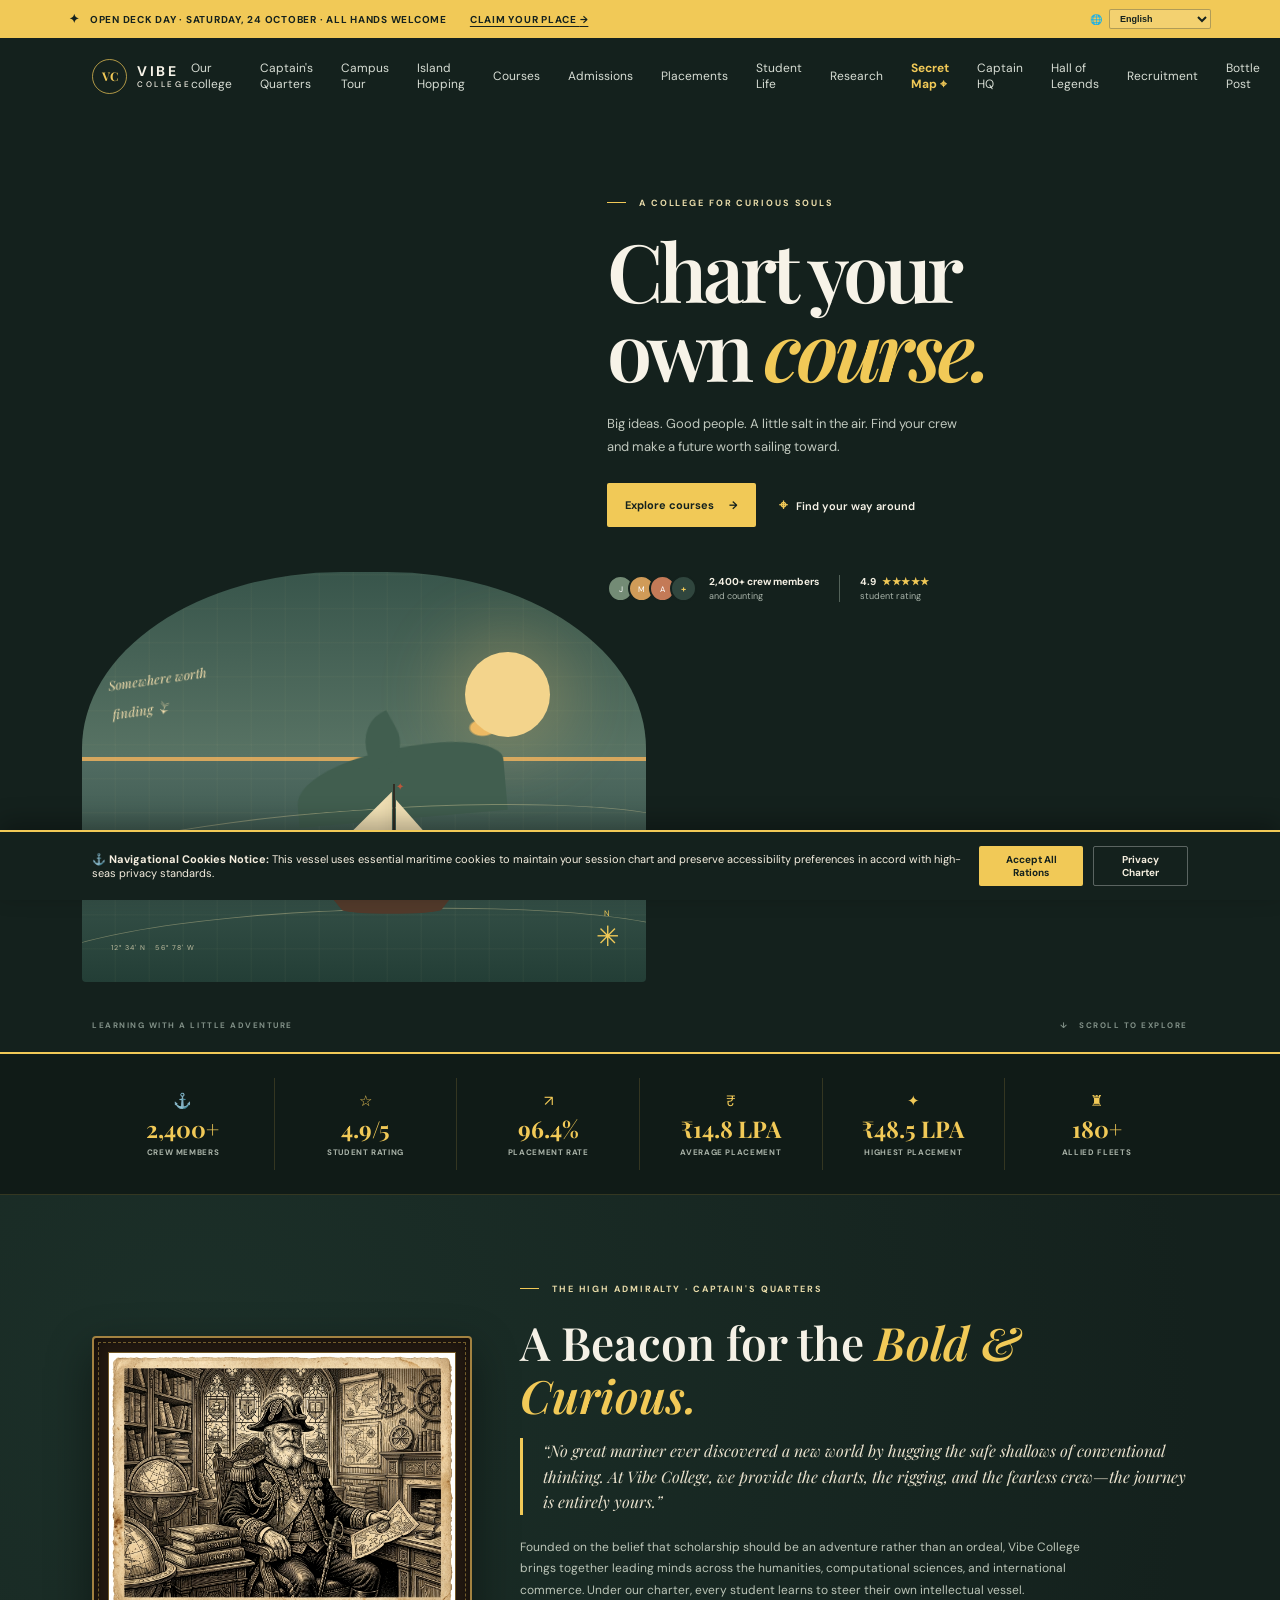
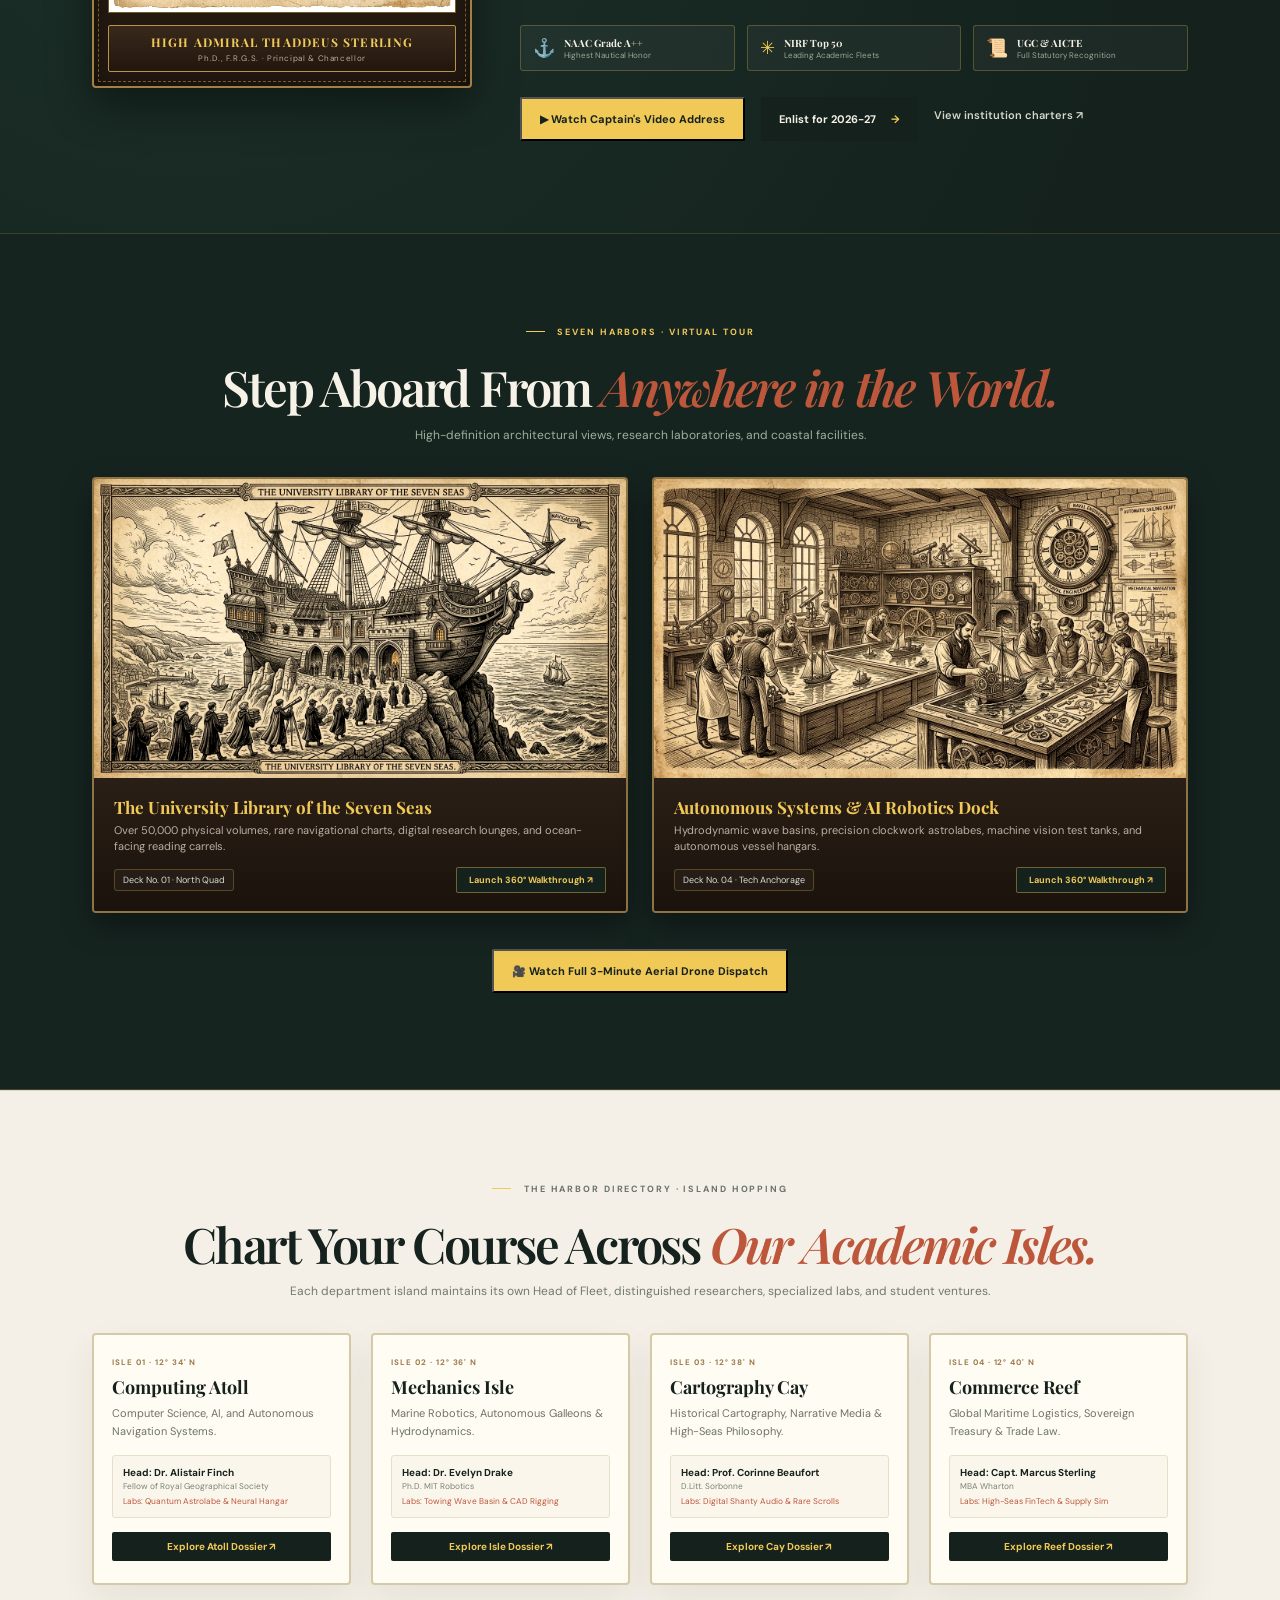
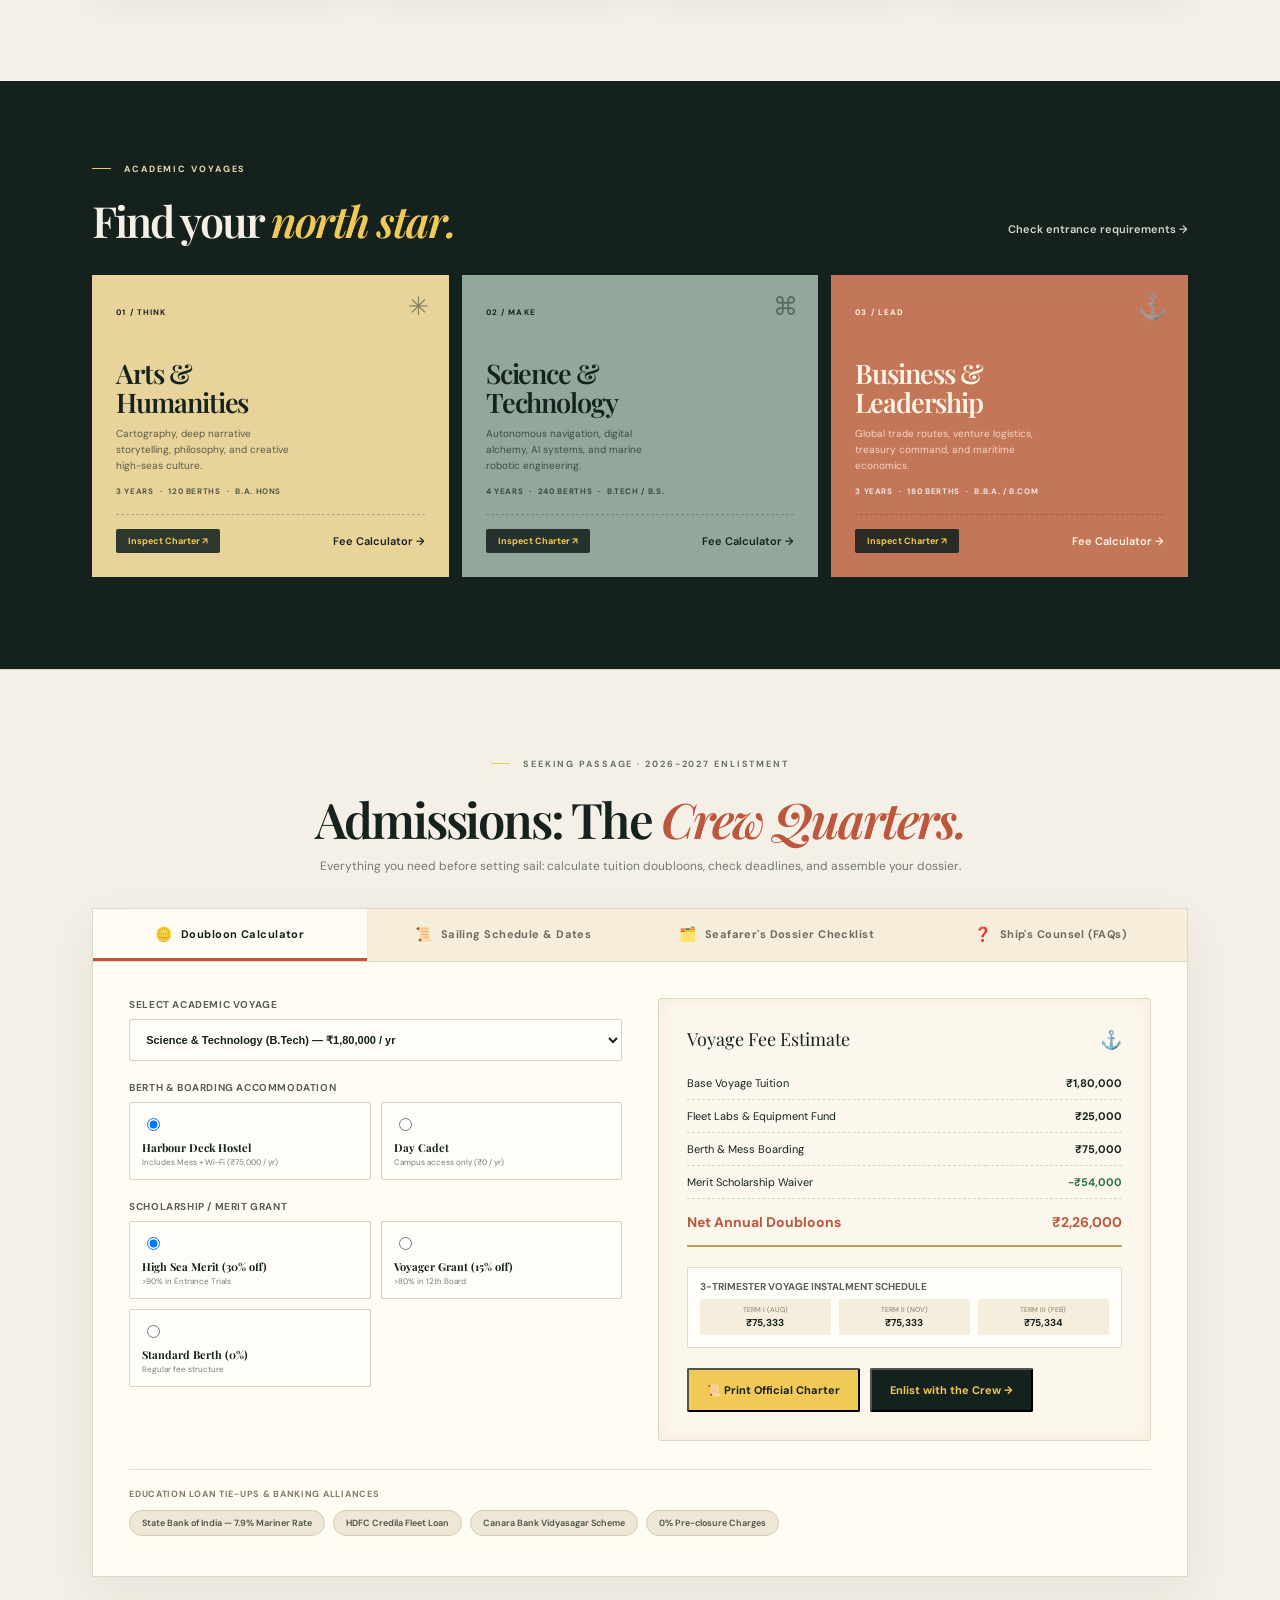
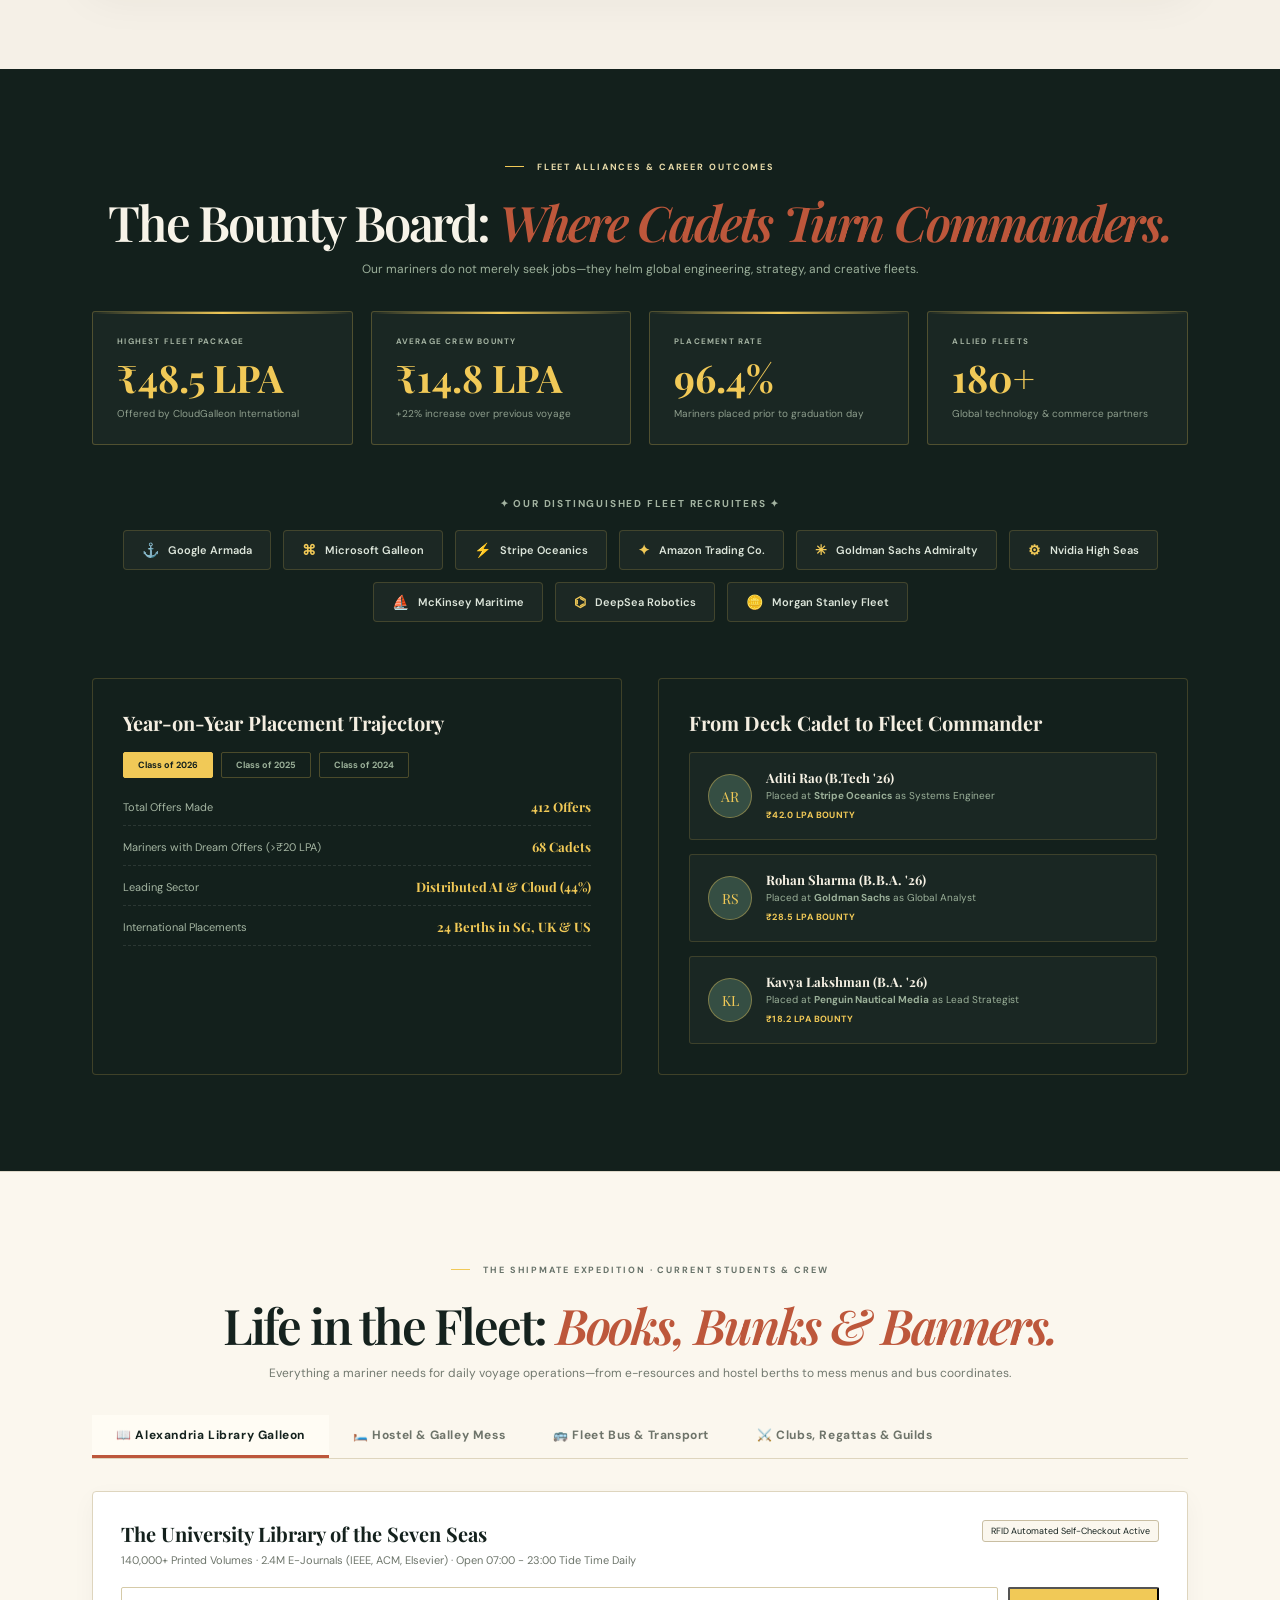
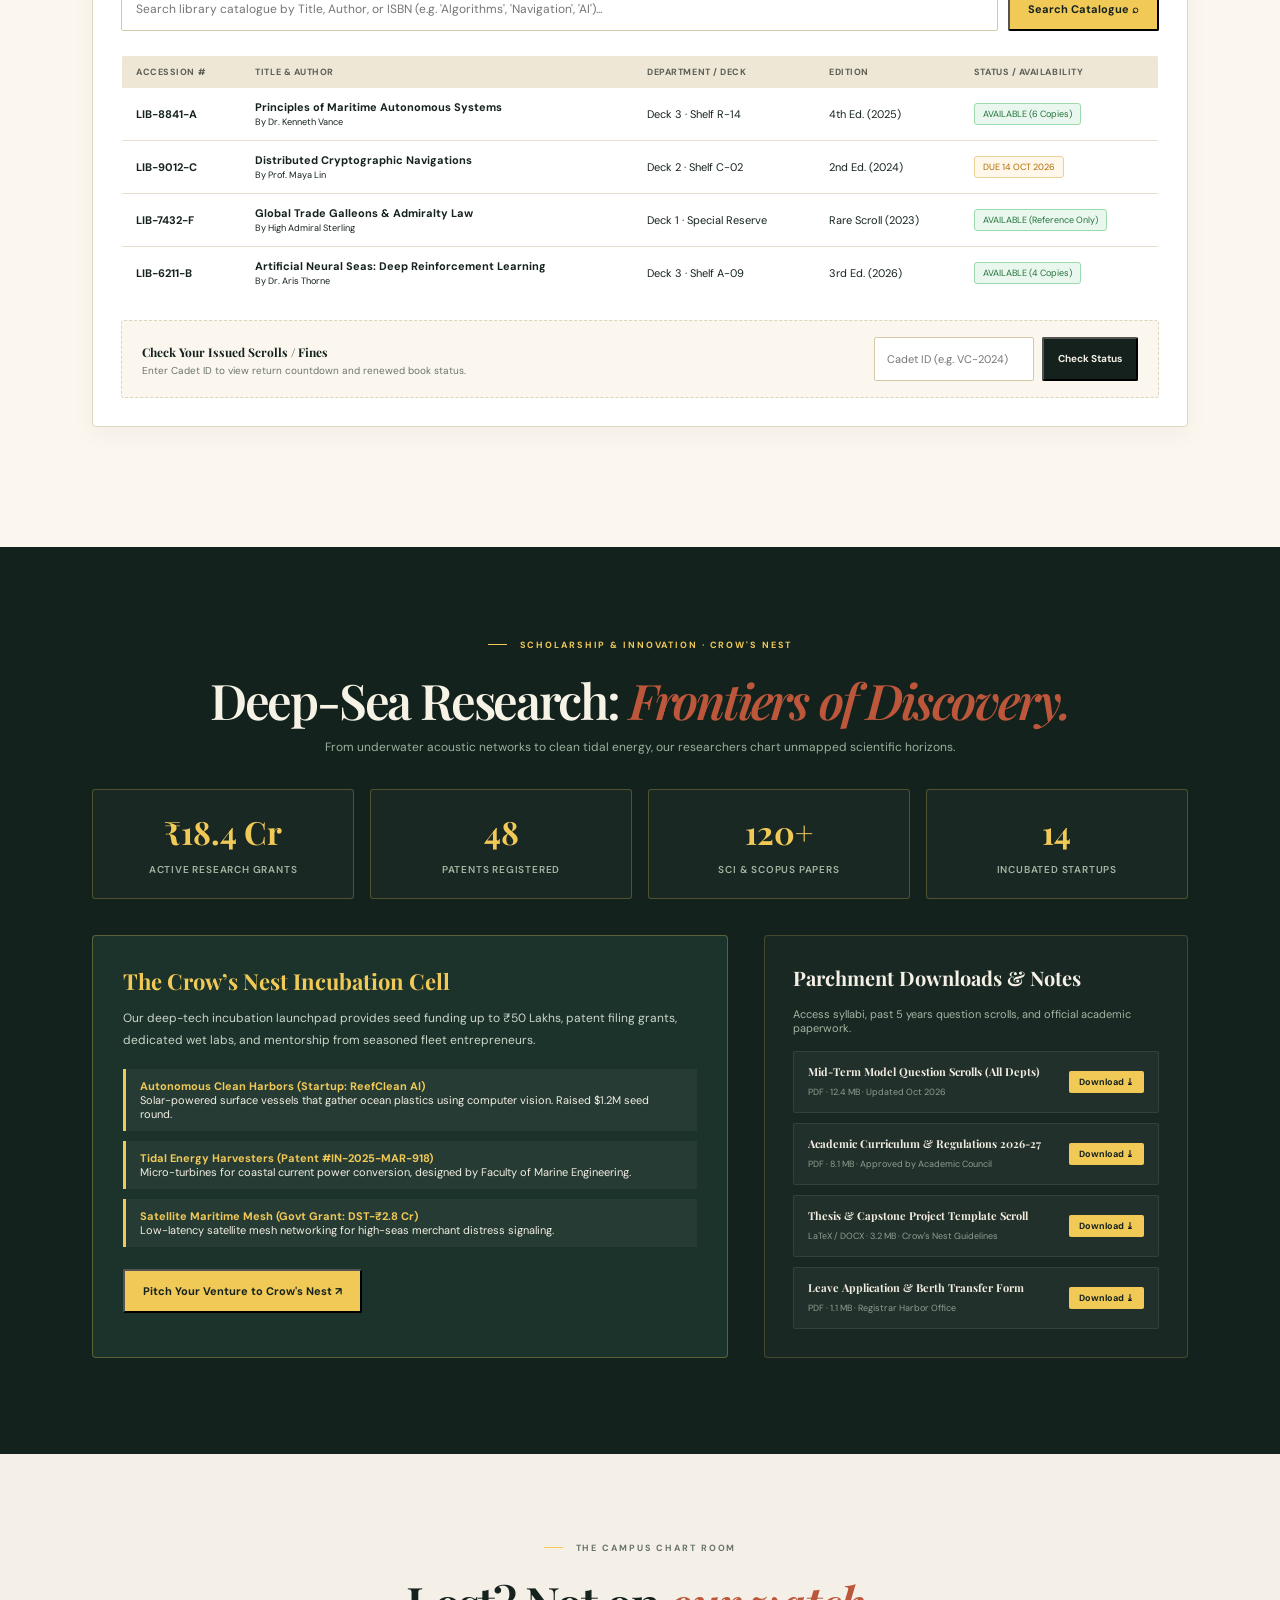
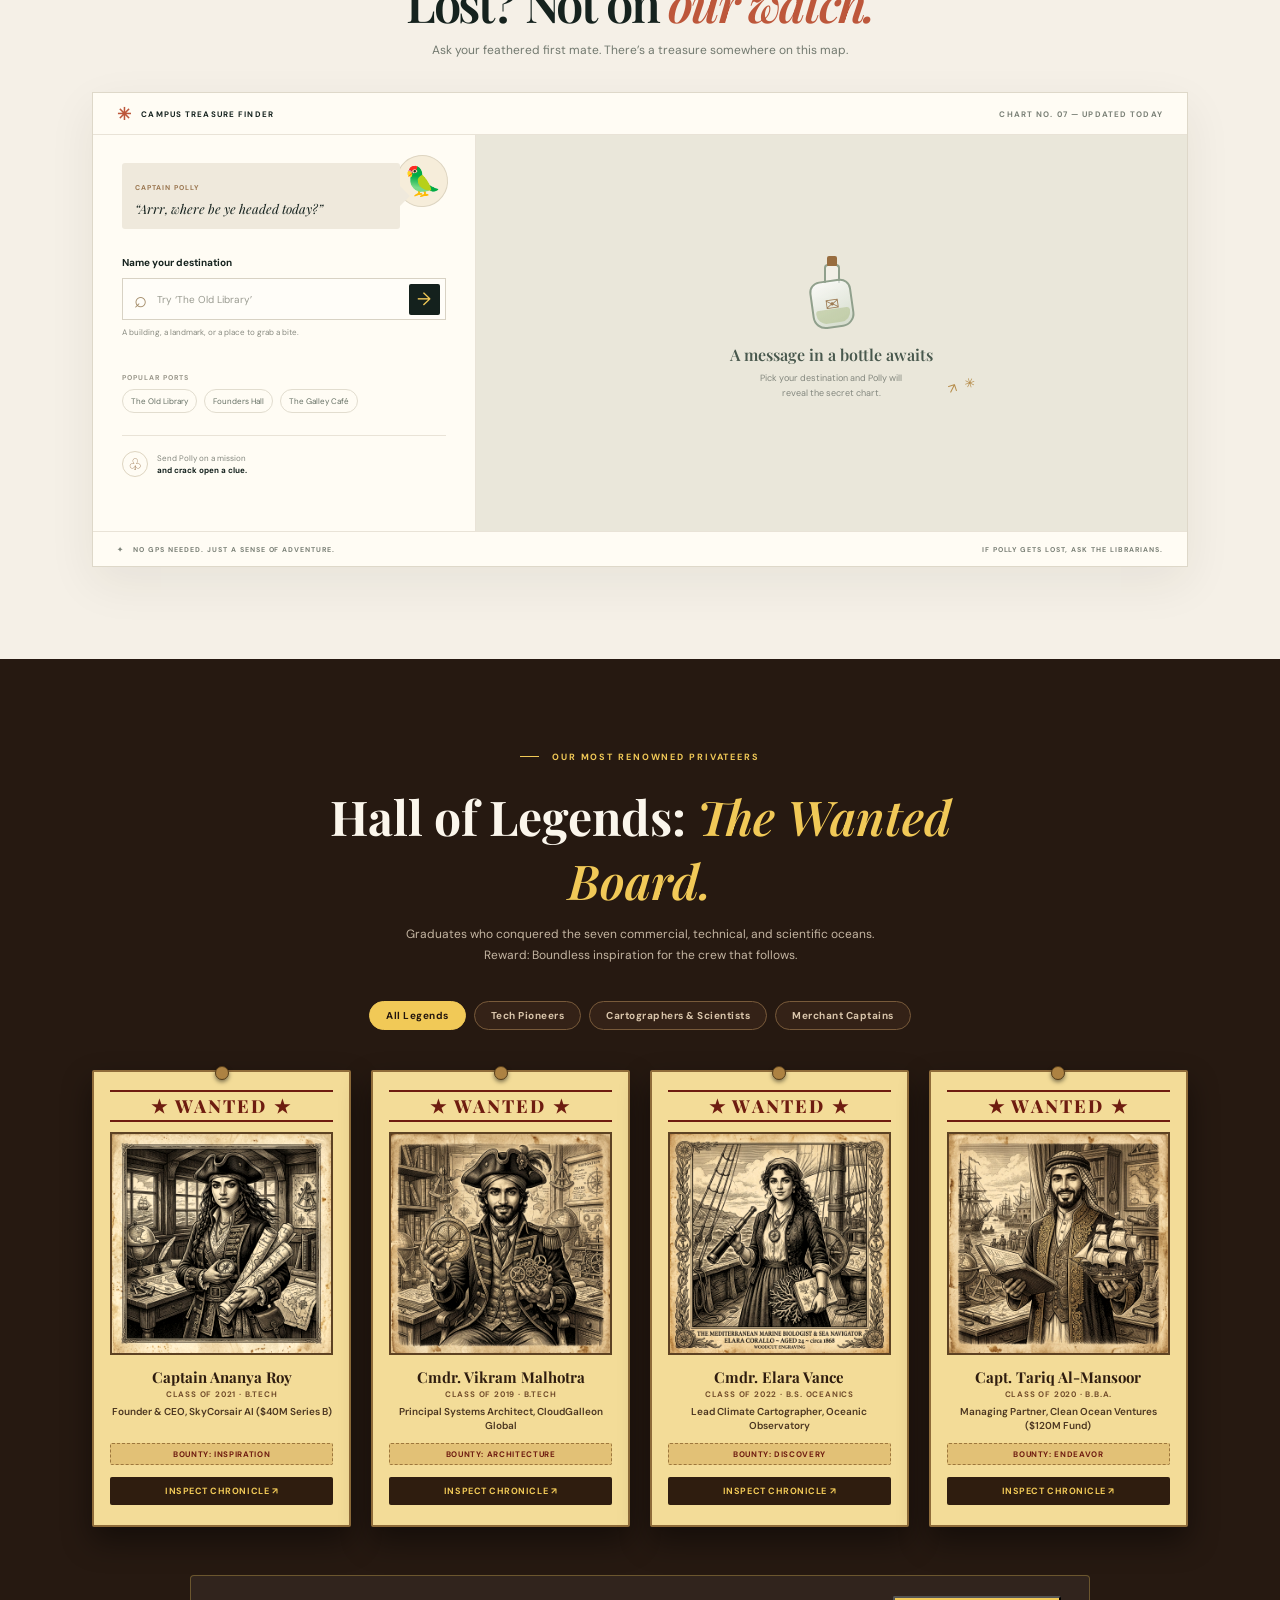
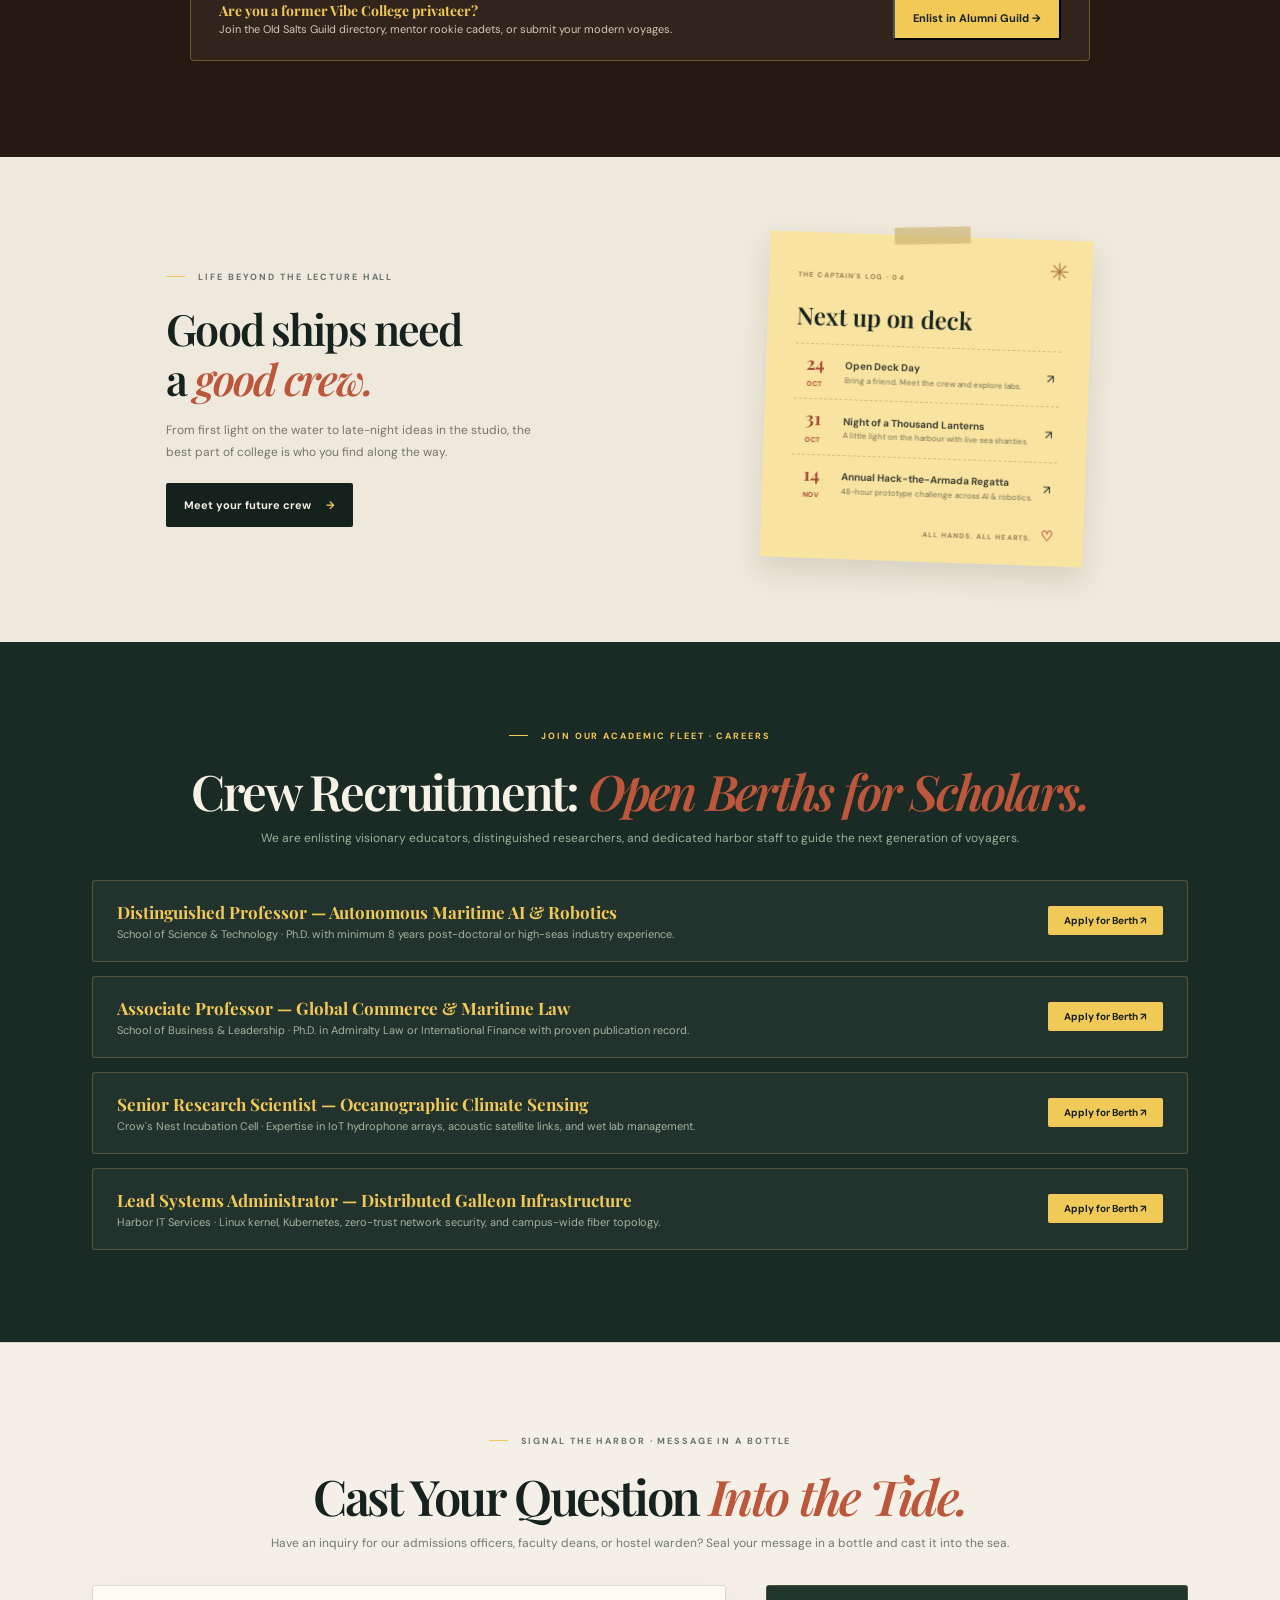
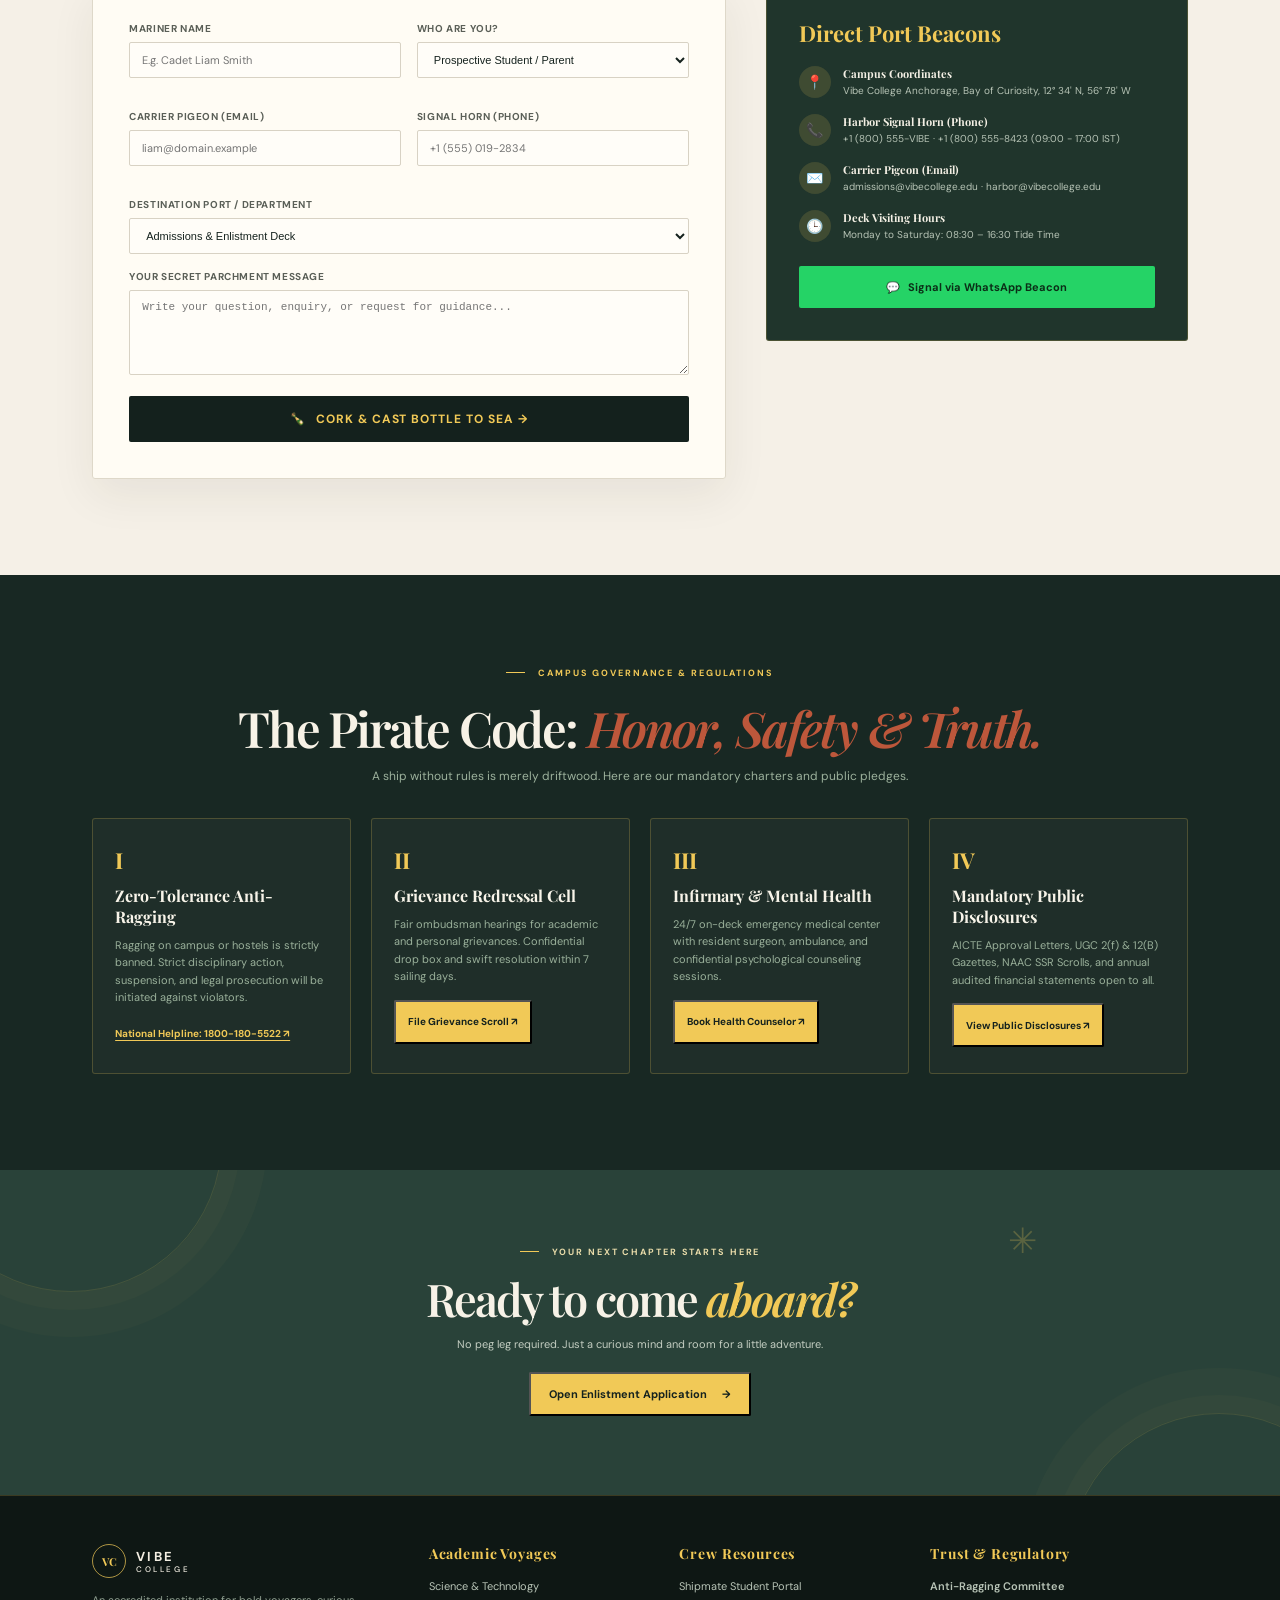
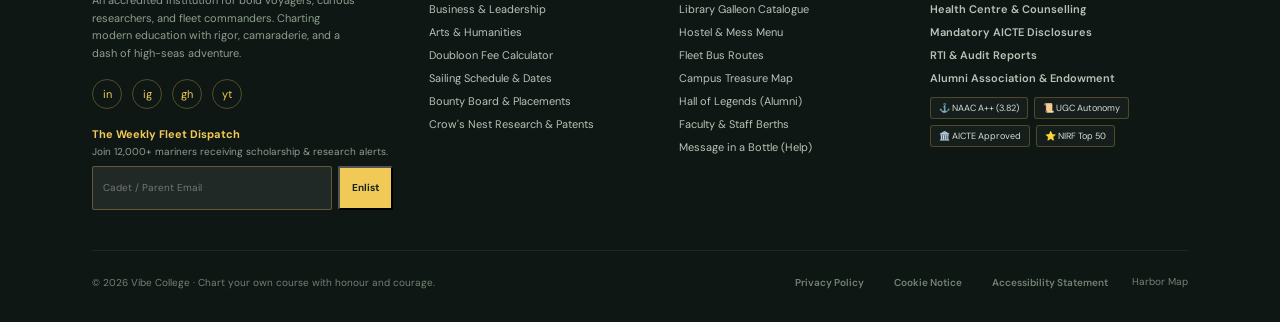
==== commit 5e06b086: "Merge collaborator site updates into local main Co-authored-by: Copilot <223556219+Copilot@users.nor" ====
--- a/index.html
+++ b/index.html
@@ -1,1252 +1,2308 @@
 <!doctype html>
 <html lang="en">
-<head>
-  <meta charset="UTF-8"/>
-  <meta name="viewport" content="width=device-width,initial-scale=1.0"/>
-  <meta name="theme-color" content="#14211d"/>
-  <meta name="description" content="Set sail for Vibe College: Admissions, Courses, Placements, Campus Map, Events and more. A college for curious, bold, adventure-seeking souls."/>
-  <title>Vibe College — Chart Your Own Course</title>
-  <link rel="preconnect" href="https://fonts.googleapis.com"/>
-  <link rel="preconnect" href="https://fonts.gstatic.com" crossorigin/>
-  <link href="https://fonts.googleapis.com/css2?family=DM+Sans:ital,wght@0,400;0,500;0,600;0,700;1,400&family=Playfair+Display:ital,wght@0,600;0,700;0,800;1,600;1,700&display=swap" rel="stylesheet"/>
-  <link rel="stylesheet" href="styles.css"/>
-  <script src="app.js" defer></script>
-</head>
-<body>
-
-<!-- ══════════════════════════════════════════════════════════
-     ANNOUNCEMENT BAR
-════════════════════════════════════════════════════════════ -->
-<div class="announcement" id="announcement-bar">
-  <span class="announcement-icon" aria-hidden="true">✦</span>
-  <p>OPEN DECK DAY · Saturday, 24 October · All hands welcome</p>
-  <a href="#events">Claim your place <span aria-hidden="true">→</span></a>
-  <button class="announcement-close" id="announcement-close" aria-label="Dismiss">×</button>
-</div>
-
-<!-- ══════════════════════════════════════════════════════════
-     HEADER
-════════════════════════════════════════════════════════════ -->
-<header class="site-header" id="site-header">
-  <a class="brand" href="#" aria-label="Vibe College home">
-    <span class="brand-mark" aria-hidden="true">VC</span>
-    <span class="brand-name">VIBE <small>COLLEGE</small></span>
-  </a>
-  <button class="menu-toggle" aria-label="Open navigation" aria-expanded="false">
-    <span></span><span></span><span></span>
-  </button>
-  <nav class="main-nav" aria-label="Main navigation">
-    <a href="#about">About</a>
-    <a href="#admissions">Admissions</a>
-    <a href="#courses">Courses</a>
-    <a href="#placements">Placements</a>
-    <a href="#locator">Campus</a>
-    <a href="#events">Events</a>
-    <a href="#portal">Students</a>
-    <a href="#contact">Contact</a>
-    <button class="compass-toggle" type="button" aria-expanded="false" aria-controls="learning-compass">
-      <span aria-hidden="true">✳</span> Compass
-    </button>
-  </nav>
-  <section class="learning-compass" id="learning-compass" aria-labelledby="compass-title" hidden>
-    <div class="compass-panel-heading">
-      <span class="compass-rose" aria-hidden="true">✳</span>
-      <div>
-        <p class="compass-kicker">YOUR NEXT PORT</p>
-        <h2 id="compass-title">Learning compass</h2>
-      </div>
-      <button class="compass-close" type="button" aria-label="Close learning compass">×</button>
-    </div>
-    <label class="compass-search-label" for="compass-search">What are you curious about?</label>
-    <div class="compass-search">
-      <span aria-hidden="true">⌕</span>
-      <input id="compass-search" type="search" placeholder='Try "design", "science", or "apply"' autocomplete="off"/>
-    </div>
-    <p class="compass-hint" id="compass-hint" aria-live="polite">A few good next steps, picked for your search.</p>
-    <div class="compass-recommendations" id="compass-recommendations" aria-live="polite"></div>
-    <p class="compass-privacy">Just a helpful guide — your searches stay on this page.</p>
-  </section>
-  <a class="nav-cta" href="#admissions">Come aboard <span aria-hidden="true">↗</span></a>
-</header>
-
-<main>
-
-<!-- ══════════════════════════════════════════════════════════
-     HERO
-════════════════════════════════════════════════════════════ -->
-<section class="hero" id="home">
-  <div class="hero-chart" aria-hidden="true"></div>
-  <div class="hero-copy">
-    <p class="eyebrow"><span></span>A college for curious souls</p>
-    <h1>Chart your<br/>own <em>course.</em></h1>
-    <p class="hero-intro">Big ideas. Good people. A little salt in the air. Find your crew and make a future worth sailing toward.</p>
-    <div class="hero-actions">
-      <a class="button button-gold" href="#admissions">Apply Now <span aria-hidden="true">→</span></a>
-      <a class="text-link" href="#locator"><span class="play-icon" aria-hidden="true">⌖</span>Explore Campus</a>
-    </div>
-    <div class="hero-proof">
-      <div class="crew-avatars" aria-hidden="true"><span>J</span><span>M</span><span>A</span><b>+</b></div>
-      <p><strong>2,400+ crew members</strong><br/>and counting</p>
-      <span class="proof-divider"></span>
-      <p class="proof-rating"><strong>4.9 <span aria-label="out of 5 stars">★★★★★</span></strong><br/>student rating</p>
-    </div>
-  </div>
-  <div class="hero-art" aria-label="Ship sailing toward campus">
-    <div class="sun"></div>
-    <span class="art-label">Somewhere worth<br/>finding <span>↙</span></span>
-    <div class="distant-island"></div>
-    <div class="wave wave-back"></div>
-    <div class="wave wave-mid"></div>
-    <div class="wave wave-front"></div>
-    <div class="ship">
-      <div class="ship-flag">☠</div>
-      <div class="sail sail-large"></div>
-      <div class="sail sail-small"></div>
-      <div class="mast"></div>
-      <div class="hull"></div>
-    </div>
-    <div class="seagull seagull-1" aria-hidden="true">〜</div>
-    <div class="seagull seagull-2" aria-hidden="true">〜</div>
-    <div class="art-compass"><span>N</span><i>✳</i></div>
-    <div class="art-coordinate">12° 34' N &nbsp;56° 78' W</div>
-  </div>
-  <div class="hero-bottom">
-    <span>LEARNING WITH A LITTLE ADVENTURE</span>
-    <span>↓ &nbsp;SCROLL TO EXPLORE</span>
-  </div>
-</section>
-
-<!-- ══════════════════════════════════════════════════════════
-     STATS
-════════════════════════════════════════════════════════════ -->
-<section class="stats-section" aria-label="College at a glance">
-  <div class="stats-grid">
-    <div class="stat-item"><span class="stat-icon">⚓</span><strong class="stat-number" data-target="2400">0</strong><span class="stat-plus">+</span><p class="stat-label">Crew Members</p></div>
-    <div class="stat-item"><span class="stat-icon">✳</span><strong class="stat-number" data-target="48">0</strong><span class="stat-plus"></span><p class="stat-label">Courses Offered</p></div>
-    <div class="stat-item"><span class="stat-icon">☆</span><strong class="stat-number" data-target="97">0</strong><span class="stat-plus">%</span><p class="stat-label">Placement Rate</p></div>
-    <div class="stat-item"><span class="stat-icon">♜</span><strong class="stat-number" data-target="156">0</strong><span class="stat-plus"></span><p class="stat-label">Recruiters</p></div>
-    <div class="stat-item"><span class="stat-icon">⚑</span><strong class="stat-number" data-target="32">0</strong><span class="stat-plus">L</span><p class="stat-label">Avg Package (₹)</p></div>
-    <div class="stat-item"><span class="stat-icon">★</span><strong class="stat-number" data-target="18">0</strong><span class="stat-plus"></span><p class="stat-label">Years of Excellence</p></div>
-  </div>
-</section>
-
-<!-- ══════════════════════════════════════════════════════════
-     ABOUT — CAPTAIN'S QUARTERS
-════════════════════════════════════════════════════════════ -->
-<section class="about-section" id="about">
-  <div class="about-inner">
-    <div class="about-left">
-      <p class="eyebrow eyebrow-dark"><span></span>Captain's Quarters</p>
-      <h2>Where every voyage<br/>begins with <em>purpose.</em></h2>
-      <p class="about-lead">Founded in 2008 on the belief that the best education feels like discovery, Vibe College has shaped over 12,000 graduates who are changing the world — one bold idea at a time.</p>
-
-      <div class="vision-mission">
-        <div class="vm-card">
-          <span class="vm-icon">🧭</span>
-          <h3>Vision</h3>
-          <p>To be a globally recognised institution that nurtures innovation, integrity and leadership in every student.</p>
-        </div>
-        <div class="vm-card">
-          <span class="vm-icon">⚓</span>
-          <h3>Mission</h3>
-          <p>To deliver transformative education through experiential learning, research and industry collaboration.</p>
-        </div>
-      </div>
-
-      <div class="accreditation-strip">
-        <span class="acc-badge">NAAC A+</span>
-        <span class="acc-badge">NBA Accredited</span>
-        <span class="acc-badge">NIRF Ranked</span>
-        <span class="acc-badge">AICTE Approved</span>
-        <span class="acc-badge">UGC Recognised</span>
+  <head>
+    <meta charset="UTF-8" />
+    <meta name="viewport" content="width=device-width, initial-scale=1.0" />
+    <meta name="theme-color" content="#14211d" />
+    <meta
+      name="description"
+      content="Set sail for Vibe College: find your way around campus, discover courses, and join the crew."
+    />
+    <title>Vibe College — Chart Your Own Course</title>
+    <link rel="preconnect" href="https://fonts.googleapis.com" />
+    <link rel="preconnect" href="https://fonts.gstatic.com" crossorigin />
+    <link
+      href="https://fonts.googleapis.com/css2?family=DM+Sans:wght@400;500;600;700&family=Playfair+Display:wght@600;700;800&display=swap"
+      rel="stylesheet"
+    />
+    <link rel="stylesheet" href="styles.css" />
+    <script src="app.js" defer></script>
+  </head>
+  <body>
+    <div class="announcement">
+      <span class="announcement-icon" aria-hidden="true">✦</span>
+      <p id="announcement-text">OPEN DECK DAY · Saturday, 24 October · All hands welcome</p>
+      <a href="#events">Claim your place <span aria-hidden="true">→</span></a>
+      <div style="margin-left: auto; display: flex; align-items: center; gap: 6px;">
+        <span aria-hidden="true">🌐</span>
+        <select class="lang-picker-select" id="lang-picker" aria-label="Choose language">
+          <option value="en" selected>English</option>
+          <option value="pirate">🏴‍☠️ Pirate Speak</option>
+          <option value="hi">हिन्दी</option>
+          <option value="es">Español</option>
+        </select>
       </div>
     </div>
 
-    <div class="about-right">
-      <div class="principal-card">
-        <div class="principal-avatar" aria-hidden="true">
-          <span>VC</span>
-        </div>
-        <div class="principal-badge">CAPTAIN OF THE SHIP</div>
-        <h3>Capt. Dr. Viveka Chandra</h3>
-        <p class="principal-title">Principal & Director</p>
-        <blockquote class="principal-quote">
-          <p>"Education is not filling a vessel — it is lighting a fire. At Vibe College, we hand every student a torch and set them free to illuminate the world."</p>
-        </blockquote>
-        <div class="principal-social">
-          <a href="#" aria-label="Principal's LinkedIn">in</a>
-          <a href="#" aria-label="Principal's email">✉</a>
-        </div>
-      </div>
-
-      <div class="history-timeline">
-        <p class="timeline-label">THE VOYAGE SO FAR</p>
-        <div class="timeline-item"><span class="tl-year">2008</span><span class="tl-dot"></span><span class="tl-text">Founded with 3 departments and 240 students</span></div>
-        <div class="timeline-item"><span class="tl-year">2013</span><span class="tl-dot"></span><span class="tl-text">NAAC accreditation and first NBA cycle</span></div>
-        <div class="timeline-item"><span class="tl-year">2018</span><span class="tl-dot"></span><span class="tl-text">New campus wing, Research Centre launched</span></div>
-        <div class="timeline-item"><span class="tl-year">2022</span><span class="tl-dot"></span><span class="tl-text">NAAC A+ rating, 100% placement milestone</span></div>
-        <div class="timeline-item tl-now"><span class="tl-year">Now</span><span class="tl-dot"></span><span class="tl-text">2,400+ students across 12 programmes</span></div>
-      </div>
-    </div>
-  </div>
-</section>
-
-<!-- ══════════════════════════════════════════════════════════
-     ADMISSIONS — CREW QUARTERS
-════════════════════════════════════════════════════════════ -->
-<section class="admissions-section" id="admissions">
-  <div class="admissions-inner">
-    <div class="section-heading light-heading">
-      <p class="eyebrow"><span></span>Crew Quarters</p>
-      <h2>Join the <em>crew.</em></h2>
-      <p>Everything you need to set sail — eligibility, dates, fees and your application.</p>
-    </div>
-
-    <!-- Eligibility + Dates -->
-    <div class="admissions-grid">
-      <div class="adm-card">
-        <span class="adm-card-icon">📋</span>
-        <h3>Eligibility</h3>
-        <ul class="adm-list">
-          <li>10+2 or equivalent with minimum 50% aggregate</li>
-          <li>Physics, Chemistry, Maths for B.Tech programmes</li>
-          <li>Any stream for BBA and B.Com</li>
-          <li>Valid JEE / CUET / State CET score preferred</li>
-          <li>Direct admission on merit for ≥ 80% students</li>
-        </ul>
-      </div>
-      <div class="adm-card">
-        <span class="adm-card-icon">📅</span>
-        <h3>Important Dates</h3>
-        <div class="dates-timeline">
-          <div class="date-row done"><span class="dr-date">01 Sep</span><span class="dr-dot"></span><span class="dr-label">Applications Open</span></div>
-          <div class="date-row done"><span class="dr-date">15 Oct</span><span class="dr-dot"></span><span class="dr-label">Last Date — Round 1</span></div>
-          <div class="date-row active"><span class="dr-date">24 Oct</span><span class="dr-dot"></span><span class="dr-label">Open Deck Day (Campus Visit)</span></div>
-          <div class="date-row"><span class="dr-date">10 Nov</span><span class="dr-dot"></span><span class="dr-label">Merit List Published</span></div>
-          <div class="date-row"><span class="dr-date">25 Nov</span><span class="dr-dot"></span><span class="dr-label">Last Date — Round 2</span></div>
-          <div class="date-row"><span class="dr-date">05 Jan</span><span class="dr-dot"></span><span class="dr-label">Classes Begin</span></div>
-        </div>
-      </div>
-      <div class="adm-card">
-        <span class="adm-card-icon">📁</span>
-        <h3>Document Checklist</h3>
-        <ul class="adm-list checklist">
-          <li>10th and 12th mark sheets (originals + 2 copies)</li>
-          <li>Transfer & Migration Certificate</li>
-          <li>Character Certificate from last institution</li>
-          <li>Passport-size photographs (6 copies)</li>
-          <li>ID proof (Aadhaar / Passport)</li>
-          <li>Caste / Income certificate (if applicable)</li>
-          <li>Entrance exam scorecard (JEE / CUET / CET)</li>
-        </ul>
-      </div>
-      <div class="adm-card">
-        <span class="adm-card-icon">🎁</span>
-        <h3>Scholarships</h3>
-        <ul class="adm-list">
-          <li><strong>Gold Anchor:</strong> 100% tuition waiver — top 5 rankers</li>
-          <li><strong>Silver Sail:</strong> 50% fee waiver — merit 80%+ in board exams</li>
-          <li><strong>Crew Solidarity:</strong> 25% waiver — economically disadvantaged</li>
-          <li><strong>Sports Compass:</strong> for state/national level athletes</li>
-          <li>Government scholarships honoured (SC/ST/OBC/EWS)</li>
-        </ul>
-      </div>
-    </div>
-
-    <!-- Fee Structure -->
-    <div class="fee-section">
-      <h3 class="fee-title">⚓ Fee Structure — 2026–27</h3>
-      <div class="fee-table-wrap">
-        <table class="fee-table">
-          <thead>
-            <tr><th>Programme</th><th>Duration</th><th>Annual Tuition (₹)</th><th>One-time Fee (₹)</th><th>Total (₹)</th></tr>
-          </thead>
-          <tbody>
-            <tr><td>B.Tech (all branches)</td><td>4 Years</td><td>1,20,000</td><td>15,000</td><td>4,95,000</td></tr>
-            <tr><td>BBA</td><td>3 Years</td><td>80,000</td><td>10,000</td><td>2,50,000</td></tr>
-            <tr><td>B.Com (Honours)</td><td>3 Years</td><td>60,000</td><td>10,000</td><td>1,90,000</td></tr>
-            <tr><td>BA (Humanities)</td><td>3 Years</td><td>55,000</td><td>10,000</td><td>1,75,000</td></tr>
-            <tr><td>M.Tech</td><td>2 Years</td><td>1,40,000</td><td>12,000</td><td>2,92,000</td></tr>
-            <tr><td>MBA</td><td>2 Years</td><td>1,60,000</td><td>15,000</td><td>3,35,000</td></tr>
-          </tbody>
-        </table>
-      </div>
-      <p class="fee-note">✦ Instalment options available: 2 or 4 instalments per year · Education loan tie-ups with SBI, HDFC, Axis Bank</p>
-    </div>
-
-    <!-- Application Form -->
-    <div class="apply-form-section" id="apply-form">
-      <div class="apply-form-box">
-        <div class="form-header">
-          <span class="form-icon">☠</span>
+    <header class="site-header">
+      <a class="brand" href="#" aria-label="Vibe College home">
+        <span class="brand-mark" aria-hidden="true">VC</span>
+        <span class="brand-name">VIBE <small>COLLEGE</small></span>
+      </a>
+      <button class="menu-toggle" aria-label="Open navigation" aria-expanded="false">
+        <span></span><span></span>
+      </button>
+      <nav class="main-nav" aria-label="Main navigation">
+        <a href="#about">Our college</a>
+        <a href="#captain">Captain's Quarters</a>
+        <a href="#tour">Campus Tour</a>
+        <a href="#island-hopping">Island Hopping</a>
+        <a href="#courses">Courses</a>
+        <a href="#admissions">Admissions</a>
+        <a href="#placements">Placements</a>
+        <a href="#student-life">Student Life</a>
+        <a href="#research">Research</a>
+        <a href="map.html" style="color: var(--gold); font-weight: 700;">Secret Map ⌖</a>
+        <a href="admin.html">Captain HQ</a>
+        <a href="#legends">Hall of Legends</a>
+        <a href="#recruitment">Recruitment</a>
+        <a href="#bottle-enquiry">Bottle Post</a>
+        <a href="#ship-code">Pirate Code</a>
+        <button class="compass-toggle" type="button" aria-expanded="false" aria-controls="learning-compass">
+          <span aria-hidden="true">✳</span> Learning compass
+        </button>
+        <a href="login.html" class="nav-portal-btn" id="open-portal-btn">
+          <span aria-hidden="true">☸</span> Board the Ship
+        </a>
+      </nav>
+      <section class="learning-compass" id="learning-compass" aria-labelledby="compass-title" hidden>
+        <div class="compass-panel-heading">
+          <span class="compass-rose" aria-hidden="true">✳</span>
           <div>
-            <p class="form-kicker">JOIN THE CREW</p>
-            <h3>Submit Your Application</h3>
-          </div>
-        </div>
-        <form class="enquiry-form" id="application-form" novalidate>
-          <div class="form-row">
-            <div class="form-group">
-              <label for="app-name">Full Name *</label>
-              <input type="text" id="app-name" placeholder="Yer full pirate name" required/>
-            </div>
-            <div class="form-group">
-              <label for="app-email">Email *</label>
-              <input type="email" id="app-email" placeholder="captain@ship.com" required/>
-            </div>
-          </div>
-          <div class="form-row">
-            <div class="form-group">
-              <label for="app-phone">Phone *</label>
-              <input type="tel" id="app-phone" placeholder="+91 00000 00000" required/>
-            </div>
-            <div class="form-group">
-              <label for="app-program">Programme *</label>
-              <select id="app-program" required>
-                <option value="">Select a programme</option>
-                <option>B.Tech — Computer Science</option>
-                <option>B.Tech — Electronics</option>
-                <option>B.Tech — Mechanical</option>
-                <option>BBA</option>
-                <option>B.Com (Honours)</option>
-                <option>BA (Humanities)</option>
-                <option>MBA</option>
-                <option>M.Tech</option>
-              </select>
-            </div>
-          </div>
-          <div class="form-group">
-            <label for="app-message">Message / Questions (optional)</label>
-            <textarea id="app-message" rows="3" placeholder="Ask the captain anything..."></textarea>
-          </div>
-          <button type="submit" class="button button-gold form-submit-btn">
-            Set Sail <span aria-hidden="true">↗</span>
+            <p class="compass-kicker">YOUR NEXT PORT</p>
+            <h2 id="compass-title">Learning compass</h2>
+          </div>
+          <button class="compass-close" type="button" aria-label="Close learning compass">×</button>
+        </div>
+        <label class="compass-search-label" for="compass-search">What are you curious about?</label>
+        <div class="compass-search">
+          <span aria-hidden="true">⌕</span>
+          <input id="compass-search" type="search" placeholder="Try “design”, “science”, or “library”" autocomplete="off" />
+        </div>
+        <p class="compass-hint" id="compass-hint" aria-live="polite">A few good next steps, picked for your search.</p>
+        <div class="compass-recommendations" id="compass-recommendations" aria-live="polite"></div>
+        <p class="compass-privacy">Just a helpful guide—your searches stay on this page.</p>
+      </section>
+      <a class="nav-cta" href="#apply">Come aboard <span aria-hidden="true">↗</span></a>
+    </header>
+
+    <main>
+      <section class="hero" id="about">
+        <div class="hero-chart" aria-hidden="true"></div>
+        <div class="hero-copy">
+          <p class="eyebrow"><span></span> A college for curious souls</p>
+          <h1>Chart your<br />own <em>course.</em></h1>
+          <p class="hero-intro">
+            Big ideas. Good people. A little salt in the air. Find your crew and
+            make a future worth sailing toward.
+          </p>
+          <div class="hero-actions">
+            <a class="button button-gold" href="#courses">Explore courses <span aria-hidden="true">→</span></a>
+            <a class="text-link" href="#locator"><span class="play-icon" aria-hidden="true">⌖</span> Find your way around</a>
+          </div>
+          <div class="hero-proof">
+            <div class="crew-avatars" aria-hidden="true"><span>J</span><span>M</span><span>A</span><b>+</b></div>
+            <p><strong>2,400+ crew members</strong><br />and counting</p>
+            <span class="proof-divider"></span>
+            <p class="proof-rating"><strong>4.9 <span aria-label="out of 5 stars">★★★★★</span></strong><br />student rating</p>
+          </div>
+        </div>
+        <div class="hero-art" aria-label="Illustration of a ship sailing toward the college">
+          <div class="sun"></div>
+          <span class="art-label">Somewhere worth<br />finding <span>↙</span></span>
+          <div class="distant-island"></div>
+          <div class="wave wave-back"></div>
+          <div class="wave wave-mid"></div>
+          <div class="wave wave-front"></div>
+          <div class="ship">
+            <div class="ship-flag">✦</div>
+            <div class="sail sail-large"></div>
+            <div class="sail sail-small"></div>
+            <div class="mast"></div>
+            <div class="hull"></div>
+          </div>
+          <div class="art-compass"><span>N</span><i>✳</i></div>
+          <div class="art-coordinate">12° 34' N &nbsp; 56° 78' W</div>
+        </div>
+        <div class="hero-bottom">
+          <span>LEARNING WITH A LITTLE ADVENTURE</span>
+          <span>↓ &nbsp; SCROLL TO EXPLORE</span>
+        </div>
+      </section>
+
+      <section class="stats-section" aria-label="Vibe College at a glance">
+        <div class="stats-grid">
+          <div class="stat-item"><span class="stat-icon" aria-hidden="true">⚓</span><strong class="stat-number">2,400+</strong><p class="stat-label">Crew members</p></div>
+          <div class="stat-item"><span class="stat-icon" aria-hidden="true">☆</span><strong class="stat-number">4.9/5</strong><p class="stat-label">Student rating</p></div>
+          <div class="stat-item"><span class="stat-icon" aria-hidden="true">↗</span><strong class="stat-number">96.4%</strong><p class="stat-label">Placement rate</p></div>
+          <div class="stat-item"><span class="stat-icon" aria-hidden="true">₹</span><strong class="stat-number">₹14.8 LPA</strong><p class="stat-label">Average placement</p></div>
+          <div class="stat-item"><span class="stat-icon" aria-hidden="true">✦</span><strong class="stat-number">₹48.5 LPA</strong><p class="stat-label">Highest placement</p></div>
+          <div class="stat-item"><span class="stat-icon" aria-hidden="true">♜</span><strong class="stat-number">180+</strong><p class="stat-label">Allied fleets</p></div>
+        </div>
+      </section>
+
+      <!-- CAPTAIN'S QUARTERS (PRINCIPAL'S DISPATCH & ACCREDITATIONS) -->
+      <section class="quarters-section" id="captain">
+        <div class="quarters-grid">
+          <div class="captain-frame">
+            <span class="captain-frame-corners" aria-hidden="true"></span>
+            <img class="captain-portrait-img" src="assets/principal_sterling.jpg" alt="High Admiral Thaddeus Sterling in academic regalia" />
+            <div class="captain-plaque">
+              <p class="captain-plaque-title">High Admiral Thaddeus Sterling</p>
+              <p class="captain-plaque-sub">Ph.D., F.R.G.S. · Principal & Chancellor</p>
+            </div>
+          </div>
+          <div class="quarters-content">
+            <p class="eyebrow"><span></span> THE HIGH ADMIRALTY · CAPTAIN'S QUARTERS</p>
+            <h2>A Beacon for the <em>Bold & Curious.</em></h2>
+            <blockquote class="captain-quote">
+              “No great mariner ever discovered a new world by hugging the safe shallows of conventional thinking. At Vibe College, we provide the charts, the rigging, and the fearless crew—the journey is entirely yours.”
+            </blockquote>
+            <p class="quarters-text">
+              Founded on the belief that scholarship should be an adventure rather than an ordeal, Vibe College brings together leading minds across the humanities, computational sciences, and international commerce. Under our charter, every student learns to steer their own intellectual vessel.
+            </p>
+            <div class="quarters-credentials">
+              <div class="credential-pill">
+                <span aria-hidden="true">⚓</span>
+                <div>
+                  <strong>NAAC Grade A++</strong>
+                  <small>Highest Nautical Honor</small>
+                </div>
+              </div>
+              <div class="credential-pill">
+                <span aria-hidden="true">✳</span>
+                <div>
+                  <strong>NIRF Top 50</strong>
+                  <small>Leading Academic Fleets</small>
+                </div>
+              </div>
+              <div class="credential-pill">
+                <span aria-hidden="true">📜</span>
+                <div>
+                  <strong>UGC & AICTE</strong>
+                  <small>Full Statutory Recognition</small>
+                </div>
+              </div>
+            </div>
+            <div class="quarters-actions">
+              <button class="button button-gold" id="btn-captain-video" type="button"><span>▶ Watch Captain's Video Address</span></button>
+              <a class="button button-dark" href="#admissions">Enlist for 2026-27 <span aria-hidden="true">→</span></a>
+              <a class="text-link light-link" href="#ship-code">View institution charters <span aria-hidden="true">↗</span></a>
+            </div>
+          </div>
+        </div>
+      </section>
+
+      <!-- VIRTUAL CAMPUS TOUR: THE SEVEN HARBORS -->
+      <section class="tour-section" id="tour">
+        <div class="section-heading">
+          <p class="eyebrow" style="color: var(--gold);"><span></span> SEVEN HARBORS · VIRTUAL TOUR</p>
+          <h2 style="color: #f7f2e7;">Step Aboard From <em>Anywhere in the World.</em></h2>
+          <p style="color: #9cb19c;">High-definition architectural views, research laboratories, and coastal facilities.</p>
+        </div>
+        <div class="tour-grid">
+          <div class="tour-card">
+            <img src="assets/tour_library.jpg" alt="The University Library of the Seven Seas on high coastal cliffs" />
+            <div class="tour-card-body">
+              <h3>The University Library of the Seven Seas</h3>
+              <p>Over 50,000 physical volumes, rare navigational charts, digital research lounges, and ocean-facing reading carrels.</p>
+              <div class="tour-card-footer">
+                <span class="trust-badge">Deck No. 01 · North Quad</span>
+                <button class="tour-btn" type="button" data-tour="library">Launch 360° Walkthrough ↗</button>
+              </div>
+            </div>
+          </div>
+          <div class="tour-card">
+            <img src="assets/tour_robotics.jpg" alt="Autonomous Robotics & Naval Engineering Shipyard Workshop" />
+            <div class="tour-card-body">
+              <h3>Autonomous Systems & AI Robotics Dock</h3>
+              <p>Hydrodynamic wave basins, precision clockwork astrolabes, machine vision test tanks, and autonomous vessel hangars.</p>
+              <div class="tour-card-footer">
+                <span class="trust-badge">Deck No. 04 · Tech Anchorage</span>
+                <button class="tour-btn" type="button" data-tour="robotics">Launch 360° Walkthrough ↗</button>
+              </div>
+            </div>
+          </div>
+        </div>
+        <div style="text-align: center;">
+          <button class="button button-gold" id="btn-drone-tour" type="button">
+            <span>🎥 Watch Full 3-Minute Aerial Drone Dispatch</span>
           </button>
-          <p class="form-success" id="form-success" hidden>✦ Message in a bottle sent! We'll reach ye within 48 hours.</p>
-        </form>
-      </div>
-
-      <!-- FAQ -->
-      <div class="faq-box">
-        <h3 class="faq-title">⚓ Frequently Asked Questions</h3>
-        <div class="faq-list" id="faq-list">
-          <div class="faq-item">
-            <button class="faq-q" aria-expanded="false">Is there an entrance test conducted by Vibe College?</button>
-            <div class="faq-a"><p>No — we accept JEE, CUET and State CET scores. Direct merit admission is also available for students scoring above 80% in boards.</p></div>
-          </div>
-          <div class="faq-item">
-            <button class="faq-q" aria-expanded="false">Can I apply for multiple programmes?</button>
-            <div class="faq-a"><p>Yes, you may indicate up to 3 programme preferences in your application. Final allocation depends on merit and seat availability.</p></div>
-          </div>
-          <div class="faq-item">
-            <button class="faq-q" aria-expanded="false">Are hostel facilities available?</button>
-            <div class="faq-a"><p>Yes — separate hostels for boys and girls, with 24/7 security, Wi-Fi, and a mess. Hostel fee is ₹80,000/year (including food).</p></div>
-          </div>
-          <div class="faq-item">
-            <button class="faq-q" aria-expanded="false">What is the refund policy if I withdraw?</button>
-            <div class="faq-a"><p>Refunds follow UGC guidelines: 100% refund before classes start, 90% within 15 days, 80% within 30 days. The admission fee (₹5,000) is non-refundable.</p></div>
-          </div>
-          <div class="faq-item">
-            <button class="faq-q" aria-expanded="false">Are there lateral entry options for diploma holders?</button>
-            <div class="faq-a"><p>Yes — direct 2nd-year (lateral) entry is available for B.Tech for diploma holders with 60%+ marks, subject to AICTE norms.</p></div>
-          </div>
-          <div class="faq-item">
-            <button class="faq-q" aria-expanded="false">How do I reach the campus?</button>
-            <div class="faq-a"><p>Vibe College is 5 km from the city centre. Bus stops at the college gate. Nearest railway station: 3 km. We also run college buses from 12 city pickup points.</p></div>
-          </div>
-        </div>
-      </div>
-    </div>
-  </div>
-</section>
-
-<!-- ══════════════════════════════════════════════════════════
-     COURSES
-════════════════════════════════════════════════════════════ -->
-<section class="courses-section" id="courses">
-  <div class="courses-heading">
-    <div>
-      <p class="eyebrow"><span></span>Choose your adventure</p>
-      <h2>Find your <em>north star.</em></h2>
-    </div>
-    <a class="text-link light-link" href="#admissions">Apply for a course <span aria-hidden="true">→</span></a>
-  </div>
-
-  <!-- Programme Tabs -->
-  <div class="course-tabs" role="tablist" aria-label="Course categories">
-    <button class="ctab active" role="tab" aria-selected="true" data-tab="ug">UG Programmes</button>
-    <button class="ctab" role="tab" aria-selected="false" data-tab="pg">PG Programmes</button>
-    <button class="ctab" role="tab" aria-selected="false" data-tab="research">Research</button>
-  </div>
-
-  <div class="ctab-content" id="tab-ug">
-    <div class="course-grid">
-      <a class="course-card course-sand" href="#admissions">
-        <span class="course-number">01 / THINK</span><span class="course-icon" aria-hidden="true">✳</span>
-        <h3>Arts &<br/>Humanities</h3>
-        <p>Ask better questions. Find surprising answers.</p>
-        <ul class="course-features"><li>Creative Writing</li><li>Philosophy & Ethics</li><li>Visual Arts</li><li>History & Culture</li></ul>
-        <div class="course-meta"><span>3 Years</span><span>Intake: 60</span><span>₹55,000/yr</span></div>
-        <span class="course-arrow">↗</span>
-      </a>
-      <a class="course-card course-sea" href="#admissions">
-        <span class="course-number">02 / MAKE</span><span class="course-icon" aria-hidden="true">⌘</span>
-        <h3>B.Tech —<br/>Computer Science</h3>
-        <p>Build things that make tomorrow better.</p>
-        <ul class="course-features"><li>Data Science & AI</li><li>Cybersecurity</li><li>Cloud Engineering</li><li>Full-Stack Dev</li></ul>
-        <div class="course-meta"><span>4 Years</span><span>Intake: 120</span><span>₹1,20,000/yr</span></div>
-        <span class="course-arrow">↗</span>
-      </a>
-      <a class="course-card course-rust" href="#admissions">
-        <span class="course-number">03 / LEAD</span><span class="course-icon" aria-hidden="true">⚓</span>
-        <h3>BBA —<br/>Leadership</h3>
-        <p>Turn big-hearted ideas into real impact.</p>
-        <ul class="course-features"><li>Entrepreneurship</li><li>Global Strategy</li><li>Sustainable Commerce</li><li>Marketing & Branding</li></ul>
-        <div class="course-meta"><span>3 Years</span><span>Intake: 90</span><span>₹80,000/yr</span></div>
-        <span class="course-arrow">↗</span>
-      </a>
-      <a class="course-card course-moss" href="#admissions">
-        <span class="course-number">04 / BUILD</span><span class="course-icon" aria-hidden="true">⚙</span>
-        <h3>B.Tech —<br/>Electronics</h3>
-        <p>Engineer the signals that power civilisation.</p>
-        <ul class="course-features"><li>Embedded Systems</li><li>VLSI Design</li><li>IoT & Robotics</li><li>Signal Processing</li></ul>
-        <div class="course-meta"><span>4 Years</span><span>Intake: 60</span><span>₹1,20,000/yr</span></div>
-        <span class="course-arrow">↗</span>
-      </a>
-      <a class="course-card course-navy" href="#admissions">
-        <span class="course-number">05 / TRADE</span><span class="course-icon" aria-hidden="true">₹</span>
-        <h3>B.Com<br/>Honours</h3>
-        <p>Master the ledgers of commerce and trade.</p>
-        <ul class="course-features"><li>Financial Accounting</li><li>Taxation Law</li><li>Investment Analysis</li><li>Cost Management</li></ul>
-        <div class="course-meta"><span>3 Years</span><span>Intake: 60</span><span>₹60,000/yr</span></div>
-        <span class="course-arrow">↗</span>
-      </a>
-      <a class="course-card course-dusk" href="#admissions">
-        <span class="course-number">06 / CRAFT</span><span class="course-icon" aria-hidden="true">⚙</span>
-        <h3>B.Tech —<br/>Mechanical</h3>
-        <p>Shape the machines that shape the world.</p>
-        <ul class="course-features"><li>Thermodynamics</li><li>CAD / CAM</li><li>Robotics & Automation</li><li>Manufacturing</li></ul>
-        <div class="course-meta"><span>4 Years</span><span>Intake: 60</span><span>₹1,20,000/yr</span></div>
-        <span class="course-arrow">↗</span>
-      </a>
-    </div>
-  </div>
-
-  <div class="ctab-content hidden" id="tab-pg">
-    <div class="course-grid">
-      <a class="course-card course-sea" href="#admissions">
-        <span class="course-number">01 / MASTER</span><span class="course-icon">⌘</span>
-        <h3>M.Tech —<br/>CS / AI</h3>
-        <p>Deep dive into the frontier of intelligence.</p>
-        <ul class="course-features"><li>Machine Learning</li><li>Deep Learning</li><li>NLP & Vision</li><li>Research Thesis</li></ul>
-        <div class="course-meta"><span>2 Years</span><span>Intake: 30</span><span>₹1,40,000/yr</span></div>
-        <span class="course-arrow">↗</span>
-      </a>
-      <a class="course-card course-rust" href="#admissions">
-        <span class="course-number">02 / COMMAND</span><span class="course-icon">⚓</span>
-        <h3>MBA —<br/>General / Finance</h3>
-        <p>Command the ship of enterprise.</p>
-        <ul class="course-features"><li>Strategic Management</li><li>Corporate Finance</li><li>Operations</li><li>Industry Internship</li></ul>
-        <div class="course-meta"><span>2 Years</span><span>Intake: 60</span><span>₹1,60,000/yr</span></div>
-        <span class="course-arrow">↗</span>
-      </a>
-      <a class="course-card course-moss" href="#admissions">
-        <span class="course-number">03 / DESIGN</span><span class="course-icon">✳</span>
-        <h3>M.Des —<br/>UX & Product</h3>
-        <p>Design experiences people remember.</p>
-        <ul class="course-features"><li>Interaction Design</li><li>Design Research</li><li>Prototyping & Testing</li><li>Capstone Project</li></ul>
-        <div class="course-meta"><span>2 Years</span><span>Intake: 30</span><span>₹1,30,000/yr</span></div>
-        <span class="course-arrow">↗</span>
-      </a>
-    </div>
-  </div>
-
-  <div class="ctab-content hidden" id="tab-research">
-    <div class="research-panel">
-      <div class="research-stat-grid">
-        <div class="rs-card"><strong>42</strong><p>Research Papers Published (2025)</p></div>
-        <div class="rs-card"><strong>8</strong><p>Active Patents Filed</p></div>
-        <div class="rs-card"><strong>₹3.2 Cr</strong><p>Funded Research Projects</p></div>
-        <div class="rs-card"><strong>6</strong><p>Incubated Startups</p></div>
-      </div>
-      <div class="research-areas">
-        <div class="ra-item"><span class="ra-icon">🤖</span><h4>AI & Machine Learning Lab</h4><p>Cutting-edge research in deep learning, computer vision and NLP — in collaboration with industry partners.</p></div>
-        <div class="ra-item"><span class="ra-icon">🌊</span><h4>Marine Systems Research Centre</h4><p>Interdisciplinary research on coastal engineering, underwater robotics and ocean data analytics.</p></div>
-        <div class="ra-item"><span class="ra-icon">♻️</span><h4>Sustainable Technology Hub</h4><p>Green energy, carbon-neutral manufacturing and climate-responsive design solutions for tomorrow.</p></div>
-        <div class="ra-item"><span class="ra-icon">💡</span><h4>Innovation & Incubation Cell</h4><p>Seed funding, mentorship and co-working space for student and faculty startups since 2019.</p></div>
-      </div>
-    </div>
-  </div>
-</section>
-
-<!-- ══════════════════════════════════════════════════════════
-     PLACEMENTS — THE BOUNTY BOARD
-════════════════════════════════════════════════════════════ -->
-<section class="placements-section" id="placements">
-  <div class="placements-inner">
-    <div class="section-heading">
-      <p class="eyebrow eyebrow-dark"><span></span>The Bounty Board</p>
-      <h2>Where ambition meets <em>opportunity.</em></h2>
-      <p>Our placement cell works year-round to connect students with the best ships on the sea.</p>
-    </div>
-
-    <!-- Package Stats -->
-    <div class="placement-stats">
-      <div class="ps-card gold"><strong>₹68 LPA</strong><p>Highest Package</p></div>
-      <div class="ps-card"><strong>₹32 LPA</strong><p>Average Package</p></div>
-      <div class="ps-card"><strong>₹18 LPA</strong><p>Median Package</p></div>
-      <div class="ps-card"><strong>97%</strong><p>Students Placed</p></div>
-    </div>
-
-    <!-- Year-wise chart (CSS-only bar chart) -->
-    <div class="year-chart-section">
-      <h3 class="chart-title">Year-wise Placement Trends</h3>
-      <div class="bar-chart" aria-label="Year-wise placement statistics">
-        <div class="bar-group">
-          <div class="bar-wrap"><div class="bar" style="--h:65%" data-val="₹24L"></div></div>
-          <span class="bar-label">2022</span>
-        </div>
-        <div class="bar-group">
-          <div class="bar-wrap"><div class="bar" style="--h:74%" data-val="₹27L"></div></div>
-          <span class="bar-label">2023</span>
-        </div>
-        <div class="bar-group">
-          <div class="bar-wrap"><div class="bar" style="--h:84%" data-val="₹30L"></div></div>
-          <span class="bar-label">2024</span>
-        </div>
-        <div class="bar-group">
-          <div class="bar-wrap"><div class="bar highlight" style="--h:100%" data-val="₹32L"></div></div>
-          <span class="bar-label">2025</span>
-        </div>
-      </div>
-      <p class="chart-note">Average CTC (₹ Lakhs Per Annum) — All branches combined</p>
-    </div>
-
-    <!-- Recruiters -->
-    <div class="recruiters-section">
-      <h3 class="recruiter-title">⚓ Our Recruiters</h3>
-      <div class="recruiter-grid">
-        <span class="recruiter-tag">Google</span>
-        <span class="recruiter-tag">Microsoft</span>
-        <span class="recruiter-tag">Amazon</span>
-        <span class="recruiter-tag">Infosys</span>
-        <span class="recruiter-tag">TCS</span>
-        <span class="recruiter-tag">Wipro</span>
-        <span class="recruiter-tag">Accenture</span>
-        <span class="recruiter-tag">Deloitte</span>
-        <span class="recruiter-tag">Goldman Sachs</span>
-        <span class="recruiter-tag">J.P. Morgan</span>
-        <span class="recruiter-tag">HDFC Bank</span>
-        <span class="recruiter-tag">Swiggy</span>
-        <span class="recruiter-tag">Zomato</span>
-        <span class="recruiter-tag">PhonePe</span>
-        <span class="recruiter-tag">ISRO</span>
-        <span class="recruiter-tag">DRDO</span>
-        <span class="recruiter-tag">Bosch</span>
-        <span class="recruiter-tag">L&T</span>
-        <span class="recruiter-tag">Mahindra</span>
-        <span class="recruiter-tag">Tata Group</span>
-      </div>
-    </div>
-
-    <!-- Alumni Success Stories -->
-    <div class="alumni-stories">
-      <h3 class="stories-title">✦ Crew Success Stories</h3>
-      <div class="stories-grid">
-        <div class="story-card">
-          <div class="story-avatar">AK</div>
-          <div class="story-content">
-            <strong>Arjun Krishnamurthy</strong>
-            <span>B.Tech CS, 2021 · Software Engineer @ Google</span>
-            <p>"The projects we did in the AI lab directly landed me my interview at Google. Vibe College gave me real problems to solve, not just theory."</p>
-          </div>
-        </div>
-        <div class="story-card">
-          <div class="story-avatar teal">SM</div>
-          <div class="story-content">
-            <strong>Shreya Menon</strong>
-            <span>MBA, 2022 · Product Manager @ PhonePe</span>
-            <p>"The entrepreneurship bootcamp here is unlike anything else. I pitched my first product idea here — now I'm building products for millions."</p>
-          </div>
-        </div>
-        <div class="story-card">
-          <div class="story-avatar gold">RP</div>
-          <div class="story-content">
-            <strong>Rohan Pillai</strong>
-            <span>B.Tech Electronics, 2023 · VLSI Engineer @ Intel</span>
-            <p>"Our electronics lab had equipment most colleges don't have. That exposure made all the difference when I was competing with IIT graduates."</p>
-          </div>
-        </div>
-      </div>
-    </div>
-  </div>
-</section>
-
-<!-- ══════════════════════════════════════════════════════════
-     CAMPUS MAP — TREASURE FINDER
-════════════════════════════════════════════════════════════ -->
-<section class="locator-section" id="locator">
-  <div class="section-heading">
-    <p class="eyebrow eyebrow-dark"><span></span>The Campus Chart Room</p>
-    <h2>Lost? Not on <em>our watch.</em></h2>
-    <p>Ask your feathered first mate. There's a treasure somewhere on this map.</p>
-  </div>
-
-  <!-- Virtual Tour Strip -->
-  <div class="tour-strip">
-    <a class="tour-thumb" href="#locator" aria-label="Library">
-      <span class="tour-emoji">📚</span>
-      <span>The Old Library</span>
-    </a>
-    <a class="tour-thumb" href="#locator" aria-label="Founders Hall">
-      <span class="tour-emoji">🏛️</span>
-      <span>Founders Hall</span>
-    </a>
-    <a class="tour-thumb" href="#locator" aria-label="The Galley Café">
-      <span class="tour-emoji">☕</span>
-      <span>The Galley Café</span>
-    </a>
-    <a class="tour-thumb" href="#locator" aria-label="Arts Dock">
-      <span class="tour-emoji">🎨</span>
-      <span>Arts Dock</span>
-    </a>
-    <a class="tour-thumb" href="#locator" aria-label="Harbour Gardens">
-      <span class="tour-emoji">🌿</span>
-      <span>Harbour Gardens</span>
-    </a>
-    <a class="tour-thumb active" href="#locator" aria-label="Interactive Map">
-      <span class="tour-emoji">🗺️</span>
-      <span>Interactive Map ↓</span>
-    </a>
-  </div>
-
-  <div class="locator-card">
-    <div class="locator-topline">
-      <div class="locator-title"><span class="tiny-compass">✳</span><span>CAMPUS TREASURE FINDER</span></div>
-      <span class="map-coordinate">CHART NO. 07 — UPDATED TODAY</span>
-    </div>
-    <div class="locator-content">
-      <div class="locator-guide">
-        <div class="parrot" aria-hidden="true">🦜</div>
-        <div class="parrot-speech">
-          <span class="speech-name">CAPTAIN POLLY</span>
-          <p id="polly-text">"Arrr, where be ye headed today?"</p>
-          <span class="speech-tail" aria-hidden="true"></span>
-        </div>
-        <form class="destination-form" id="destination-form">
-          <label for="destination">Name your destination</label>
-          <div class="search-field">
-            <span aria-hidden="true">⌕</span>
-            <input id="destination" name="destination" type="search" list="campus-places" placeholder="Try 'The Old Library'" autocomplete="off" aria-describedby="search-hint"/>
-            <datalist id="campus-places"></datalist>
-            <button type="submit" aria-label="Find destination">→</button>
-          </div>
-          <span class="search-hint" id="search-hint">A building, a landmark, or a place to grab a bite.</span>
-          <p class="search-error" id="search-error" role="status" aria-live="polite"></p>
-        </form>
-        <div class="popular-destinations">
-          <span>POPULAR PORTS</span>
-          <button type="button" data-destination="The Old Library">The Old Library</button>
-          <button type="button" data-destination="Founders Hall">Founders Hall</button>
-          <button type="button" data-destination="The Galley Café">The Galley Café</button>
-          <button type="button" data-destination="Arts Dock">Arts Dock</button>
-          <button type="button" data-destination="Harbour Gardens">Harbour Gardens</button>
-        </div>
-        <div class="bottle-prompt">
-          <span class="bottle-mini" aria-hidden="true">♧</span>
-          <p>Send Polly on a mission<br/><strong>and crack open a clue.</strong></p>
-        </div>
-      </div>
-      <div class="treasure-area" aria-live="polite">
-        <div class="treasure-empty" id="treasure-empty">
-          <div class="empty-bottle" aria-hidden="true">
-            <span class="bottle-cork"></span><span class="bottle-neck"></span>
-            <span class="bottle-glass"><i>✉</i></span>
-          </div>
-          <p class="empty-title">A message in a bottle awaits</p>
-          <p>Pick your destination and Polly will<br/>reveal the secret chart.</p>
-          <span class="empty-doodle" aria-hidden="true">↗ &nbsp;✳</span>
-        </div>
-        <article class="treasure-map is-hidden" id="treasure-map" aria-labelledby="map-destination">
-          <div class="map-stamp">POLLY<br/>APPROVED</div>
-          <div class="map-paper-top"><span>THE VIBE ISLES · CAMPUS CHART</span><span>NO. 01</span></div>
-          <div class="map-scene">
-            <svg class="route-lines" viewBox="0 0 600 250" role="img" aria-label="Route to destination">
-              <path d="M72 186 C130 170 114 106 198 126 S260 191 330 151 S376 78 447 104 S495 109 525 74"/>
-            </svg>
-            <span class="map-land land-one"></span>
-            <span class="map-land land-two"></span>
-            <span class="map-watermark">VIBE<br/>CAMPUS</span>
-            <div class="map-location" id="map-location">
-              <span class="map-cross" aria-hidden="true">✕</span>
-              <span class="map-pin-label" id="map-destination">The Old Library</span>
-            </div>
-            <span class="map-building building-one" id="nearby-one"><i>▤</i><b>North Quad</b></span>
-            <span class="map-building building-two" id="nearby-two"><i>⌂</i><b>The Galley</b></span>
-            <span class="map-building building-three" id="nearby-three"><i>▥</i><b>Founders Hall</b></span>
-            <span class="map-building building-four" id="nearby-four"><i>♜</i><b>Arts Dock</b></span>
-            <span class="map-compass"><i>✳</i><b>N</b></span>
-            <span class="map-scale">0 ─── 100 paces</span>
-          </div>
-          <div class="map-caption">
-            <span class="caption-icon" aria-hidden="true">⚑</span>
-            <p><strong id="map-caption-title">The Old Library</strong><br/><span id="map-directions">Head past North Quad and follow the story-shaped trail.</span></p>
-            <button class="map-copy" id="copy-directions" type="button" aria-label="Copy directions" title="Copy directions">⧉</button>
-          </div>
-        </article>
-      </div>
-    </div>
-    <div class="locator-foot"><span>✦ &nbsp;NO GPS NEEDED. JUST A SENSE OF ADVENTURE.</span><span>IF POLLY GETS LOST, ASK THE LIBRARIANS.</span></div>
-  </div>
-</section>
-
-<!-- ══════════════════════════════════════════════════════════
-     EVENTS & CLUBS — THE CREW DECK
-════════════════════════════════════════════════════════════ -->
-<section class="events-section" id="events">
-  <div class="events-inner">
-    <div class="section-heading">
-      <p class="eyebrow eyebrow-dark"><span></span>The Crew Deck</p>
-      <h2>Good ships need<br/>a <em>good crew.</em></h2>
-      <p>Clubs, events and memories that last long after graduation.</p>
-    </div>
-
-    <div class="events-layout">
-      <!-- Clubs -->
-      <div class="clubs-panel">
-        <h3 class="panel-label">⚓ Clubs &amp; Societies</h3>
-        <div class="clubs-grid">
-          <div class="club-card tech">
-            <span class="club-icon">💻</span>
-            <h4>CodeCrew</h4>
-            <p>Competitive coding, hackathons &amp; tech talks</p>
-            <span class="club-tag">Technical</span>
-          </div>
-          <div class="club-card tech">
-            <span class="club-icon">🤖</span>
-            <h4>Roboship</h4>
-            <p>Robotics, Arduino &amp; autonomous systems</p>
-            <span class="club-tag">Technical</span>
-          </div>
-          <div class="club-card cultural">
-            <span class="club-icon">🎭</span>
-            <h4>Drama Deck</h4>
-            <p>Theatre, street plays &amp; film making</p>
-            <span class="club-tag">Cultural</span>
-          </div>
-          <div class="club-card cultural">
-            <span class="club-icon">🎵</span>
-            <h4>Sea Shanty Band</h4>
-            <p>Music, concerts &amp; annual college fest</p>
-            <span class="club-tag">Cultural</span>
-          </div>
-          <div class="club-card sports">
-            <span class="club-icon">⚽</span>
-            <h4>First Mates FC</h4>
-            <p>Football, cricket, badminton &amp; athletics</p>
-            <span class="club-tag">Sports</span>
-          </div>
-          <div class="club-card sports">
-            <span class="club-icon">🏊</span>
-            <h4>The Swimmers</h4>
-            <p>Swimming team — inter-college champions 2024</p>
-            <span class="club-tag">Sports</span>
-          </div>
-        </div>
-      </div>
-
-      <!-- Events -->
-      <div class="events-panel">
-        <h3 class="panel-label">📅 Upcoming Events</h3>
+        </div>
+      </section>
+
+      <!-- ISLAND HOPPING: DEPARTMENT DIRECTORY -->
+      <section class="island-section" id="island-hopping">
+        <div class="section-heading">
+          <p class="eyebrow eyebrow-dark"><span></span> THE HARBOR DIRECTORY · ISLAND HOPPING</p>
+          <h2>Chart Your Course Across <em>Our Academic Isles.</em></h2>
+          <p>Each department island maintains its own Head of Fleet, distinguished researchers, specialized labs, and student ventures.</p>
+        </div>
+        <div class="island-grid">
+          <!-- ISLE 1 -->
+          <div class="island-card">
+            <div class="island-coord">ISLE 01 · 12° 34' N</div>
+            <h3>Computing Atoll</h3>
+            <p>Computer Science, AI, and Autonomous Navigation Systems.</p>
+            <div class="island-meta-box">
+              <strong>Head: Dr. Alistair Finch</strong>
+              <small>Fellow of Royal Geographical Society</small>
+              <small style="margin-top: 4px; display: block; color: var(--rust);">Labs: Quantum Astrolabe & Neural Hangar</small>
+            </div>
+            <button class="island-btn" type="button" data-island="cs">Explore Atoll Dossier ↗</button>
+          </div>
+
+          <!-- ISLE 2 -->
+          <div class="island-card">
+            <div class="island-coord">ISLE 02 · 12° 36' N</div>
+            <h3>Mechanics Isle</h3>
+            <p>Marine Robotics, Autonomous Galleons & Hydrodynamics.</p>
+            <div class="island-meta-box">
+              <strong>Head: Dr. Evelyn Drake</strong>
+              <small>Ph.D. MIT Robotics</small>
+              <small style="margin-top: 4px; display: block; color: var(--rust);">Labs: Towing Wave Basin & CAD Rigging</small>
+            </div>
+            <button class="island-btn" type="button" data-island="mech">Explore Isle Dossier ↗</button>
+          </div>
+
+          <!-- ISLE 3 -->
+          <div class="island-card">
+            <div class="island-coord">ISLE 03 · 12° 38' N</div>
+            <h3>Cartography Cay</h3>
+            <p>Historical Cartography, Narrative Media & High-Seas Philosophy.</p>
+            <div class="island-meta-box">
+              <strong>Head: Prof. Corinne Beaufort</strong>
+              <small>D.Litt. Sorbonne</small>
+              <small style="margin-top: 4px; display: block; color: var(--rust);">Labs: Digital Shanty Audio & Rare Scrolls</small>
+            </div>
+            <button class="island-btn" type="button" data-island="arts">Explore Cay Dossier ↗</button>
+          </div>
+
+          <!-- ISLE 4 -->
+          <div class="island-card">
+            <div class="island-coord">ISLE 04 · 12° 40' N</div>
+            <h3>Commerce Reef</h3>
+            <p>Global Maritime Logistics, Sovereign Treasury & Trade Law.</p>
+            <div class="island-meta-box">
+              <strong>Head: Capt. Marcus Sterling</strong>
+              <small>MBA Wharton</small>
+              <small style="margin-top: 4px; display: block; color: var(--rust);">Labs: High-Seas FinTech & Supply Sim</small>
+            </div>
+            <button class="island-btn" type="button" data-island="comm">Explore Reef Dossier ↗</button>
+          </div>
+        </div>
+      </section>
+
+      <!-- COURSES & PROGRAMS -->
+      <section class="courses-section" id="courses">
+        <div class="courses-heading">
+          <div>
+            <p class="eyebrow"><span></span> Academic voyages</p>
+            <h2>Find your <em>north star.</em></h2>
+          </div>
+          <a class="text-link light-link" href="#admissions">Check entrance requirements <span aria-hidden="true">→</span></a>
+        </div>
+        <div class="course-grid">
+          <div class="course-card course-sand">
+            <span class="course-number">01 / THINK</span><span class="course-icon" aria-hidden="true">✳</span>
+            <h3>Arts &<br />Humanities</h3>
+            <p>Cartography, deep narrative storytelling, philosophy, and creative high-seas culture.</p>
+            <div class="course-meta-tags">
+              <span>3 Years</span> · <span>120 Berths</span> · <span>B.A. Hons</span>
+            </div>
+            <div class="course-card-actions">
+              <button type="button" class="inspect-course-btn" data-course="arts">Inspect Charter ↗</button>
+              <a class="text-link" href="#admissions">Fee Calculator →</a>
+            </div>
+          </div>
+          <div class="course-card course-sea">
+            <span class="course-number">02 / MAKE</span><span class="course-icon" aria-hidden="true">⌘</span>
+            <h3>Science &<br />Technology</h3>
+            <p>Autonomous navigation, digital alchemy, AI systems, and marine robotic engineering.</p>
+            <div class="course-meta-tags">
+              <span>4 Years</span> · <span>240 Berths</span> · <span>B.Tech / B.S.</span>
+            </div>
+            <div class="course-card-actions">
+              <button type="button" class="inspect-course-btn" data-course="tech">Inspect Charter ↗</button>
+              <a class="text-link" href="#admissions">Fee Calculator →</a>
+            </div>
+          </div>
+          <div class="course-card course-rust">
+            <span class="course-number">03 / LEAD</span><span class="course-icon" aria-hidden="true">⚓</span>
+            <h3>Business &<br />Leadership</h3>
+            <p>Global trade routes, venture logistics, treasury command, and maritime economics.</p>
+            <div class="course-meta-tags">
+              <span>3 Years</span> · <span>180 Berths</span> · <span>B.B.A. / B.Com</span>
+            </div>
+            <div class="course-card-actions">
+              <button type="button" class="inspect-course-btn" data-course="business">Inspect Charter ↗</button>
+              <a class="text-link" href="#admissions">Fee Calculator →</a>
+            </div>
+          </div>
+        </div>
+      </section>
+
+      <!-- ADMISSIONS: THE CREW QUARTERS -->
+      <section class="admissions-section" id="admissions">
+        <div class="section-heading">
+          <p class="eyebrow eyebrow-dark"><span></span> SEEKING PASSAGE · 2026-2027 ENLISTMENT</p>
+          <h2>Admissions: The <em>Crew Quarters.</em></h2>
+          <p>Everything you need before setting sail: calculate tuition doubloons, check deadlines, and assemble your dossier.</p>
+        </div>
+        <div class="admissions-wrapper">
+          <div class="admissions-tabs" role="tablist" aria-label="Admissions navigation tabs">
+            <button class="adm-tab is-active" id="tab-btn-calc" role="tab" aria-selected="true" aria-controls="pane-calc">
+              <span aria-hidden="true">🪙</span> Doubloon Calculator
+            </button>
+            <button class="adm-tab" id="tab-btn-schedule" role="tab" aria-selected="false" aria-controls="pane-schedule">
+              <span aria-hidden="true">📜</span> Sailing Schedule & Dates
+            </button>
+            <button class="adm-tab" id="tab-btn-dossier" role="tab" aria-selected="false" aria-controls="pane-dossier">
+              <span aria-hidden="true">🗂️</span> Seafarer's Dossier Checklist
+            </button>
+            <button class="adm-tab" id="tab-btn-faq" role="tab" aria-selected="false" aria-controls="pane-faq">
+              <span aria-hidden="true">❓</span> Ship's Counsel (FAQs)
+            </button>
+          </div>
+
+          <!-- TAB 1: DOUBLOON CALCULATOR -->
+          <div class="adm-content-pane is-active" id="pane-calc" role="tabpanel" aria-labelledby="tab-btn-calc">
+            <div class="calc-grid">
+              <div class="calc-form">
+                <div class="calc-form-group">
+                  <label class="calc-label" for="calc-program">Select Academic Voyage</label>
+                  <select class="calc-select" id="calc-program">
+                    <option value="tech" selected>Science & Technology (B.Tech) — ₹1,80,000 / yr</option>
+                    <option value="business">Business & Leadership (B.B.A.) — ₹1,50,000 / yr</option>
+                    <option value="arts">Arts & Humanities (B.A. Hons) — ₹1,20,000 / yr</option>
+                  </select>
+                </div>
+                <div class="calc-form-group">
+                  <span class="calc-label">Berth & Boarding Accommodation</span>
+                  <div class="calc-options-grid">
+                    <label class="calc-radio-card">
+                      <input type="radio" name="stay" value="hostel" checked />
+                      <span class="radio-content">
+                        <strong>Harbour Deck Hostel</strong>
+                        <small>Includes Mess + Wi-Fi (₹75,000 / yr)</small>
+                      </span>
+                    </label>
+                    <label class="calc-radio-card">
+                      <input type="radio" name="stay" value="dayscholar" />
+                      <span class="radio-content">
+                        <strong>Day Cadet</strong>
+                        <small>Campus access only (₹0 / yr)</small>
+                      </span>
+                    </label>
+                  </div>
+                </div>
+                <div class="calc-form-group">
+                  <span class="calc-label">Scholarship / Merit Grant</span>
+                  <div class="calc-options-grid">
+                    <label class="calc-radio-card">
+                      <input type="radio" name="scholarship" value="merit" checked />
+                      <span class="radio-content">
+                        <strong>High Sea Merit (30% off)</strong>
+                        <small>&gt;90% in Entrance Trials</small>
+                      </span>
+                    </label>
+                    <label class="calc-radio-card">
+                      <input type="radio" name="scholarship" value="voyager" />
+                      <span class="radio-content">
+                        <strong>Voyager Grant (15% off)</strong>
+                        <small>&gt;80% in 12th Board</small>
+                      </span>
+                    </label>
+                    <label class="calc-radio-card">
+                      <input type="radio" name="scholarship" value="none" />
+                      <span class="radio-content">
+                        <strong>Standard Berth (0%)</strong>
+                        <small>Regular fee structure</small>
+                      </span>
+                    </label>
+                  </div>
+                </div>
+              </div>
+
+              <div class="calc-summary-card">
+                <div class="calc-summary-title">
+                  <span>Voyage Fee Estimate</span>
+                  <span aria-hidden="true">⚓</span>
+                </div>
+                <table class="calc-summary-table">
+                  <tbody>
+                    <tr>
+                      <td>Base Voyage Tuition</td>
+                      <td id="calc-base-tuition">₹1,80,000</td>
+                    </tr>
+                    <tr>
+                      <td>Fleet Labs & Equipment Fund</td>
+                      <td>₹25,000</td>
+                    </tr>
+                    <tr>
+                      <td>Berth & Mess Boarding</td>
+                      <td id="calc-hostel-dues">₹75,000</td>
+                    </tr>
+                    <tr>
+                      <td>Merit Scholarship Waiver</td>
+                      <td id="calc-waiver-dues" style="color: #2b7045;">-₹54,000</td>
+                    </tr>
+                    <tr class="calc-total-row">
+                      <td>Net Annual Doubloons</td>
+                      <td id="calc-net-total">₹2,26,000</td>
+                    </tr>
+                  </tbody>
+                </table>
+                <div class="calc-schedule-box">
+                  <strong>3-TRIMESTER VOYAGE INSTALMENT SCHEDULE</strong>
+                  <div class="calc-installments">
+                    <div class="calc-inst-item">
+                      <span>Term I (Aug)</span>
+                      <strong id="calc-inst-1">₹75,333</strong>
+                    </div>
+                    <div class="calc-inst-item">
+                      <span>Term II (Nov)</span>
+                      <strong id="calc-inst-2">₹75,333</strong>
+                    </div>
+                    <div class="calc-inst-item">
+                      <span>Term III (Feb)</span>
+                      <strong id="calc-inst-3">₹75,334</strong>
+                    </div>
+                  </div>
+                </div>
+                <div class="calc-summary-actions">
+                  <button class="button button-gold" id="btn-print-estimate" type="button">
+                    <span>📜 Print Official Charter</span>
+                  </button>
+                  <button class="button button-dark" id="btn-open-enlist-form" type="button">
+                    <span>Enlist with the Crew →</span>
+                  </button>
+                </div>
+              </div>
+            </div>
+            <div class="bank-tieups">
+              <p>Education Loan Tie-ups & Banking Alliances</p>
+              <div class="bank-badge-list">
+                <span class="bank-badge">State Bank of India — 7.9% Mariner Rate</span>
+                <span class="bank-badge">HDFC Credila Fleet Loan</span>
+                <span class="bank-badge">Canara Bank Vidyasagar Scheme</span>
+                <span class="bank-badge">0% Pre-closure Charges</span>
+              </div>
+            </div>
+          </div>
+
+          <!-- TAB 2: SAILING SCHEDULE -->
+          <div class="adm-content-pane" id="pane-schedule" role="tabpanel" aria-labelledby="tab-btn-schedule">
+            <div class="schedule-grid">
+              <div>
+                <h3 class="timeline-title">2026-2027 Sailing Calendar</h3>
+                <div class="timeline-track">
+                  <div class="timeline-milestone">
+                    <p class="milestone-date">15 NOVEMBER 2026</p>
+                    <h4 class="milestone-name">Application Port Opens</h4>
+                    <p class="milestone-desc">Online registration and submission of the digital seafarer dossier commences.</p>
+                  </div>
+                  <div class="timeline-milestone">
+                    <p class="milestone-date">20 JANUARY 2027</p>
+                    <h4 class="milestone-name">The Navigator's Entrance Trials</h4>
+                    <p class="milestone-desc">Computer-based cognitive navigation exam (VIBE-SAT) conducted at 40 harbors nationwide.</p>
+                  </div>
+                  <div class="timeline-milestone">
+                    <p class="milestone-date">28 FEBRUARY 2027</p>
+                    <h4 class="milestone-name">Merit Scroll & Berth Allotment</h4>
+                    <p class="milestone-desc">Rank lists published. Round 1 counseling and scholarship grant letters released.</p>
+                  </div>
+                  <div class="timeline-milestone">
+                    <p class="milestone-date">10 AUGUST 2027</p>
+                    <h4 class="milestone-name">Anchor Drop & Induction Voyage</h4>
+                    <p class="milestone-desc">Freshman mariners report to campus for orientation, uniform fitting, and crew swearing-in.</p>
+                  </div>
+                </div>
+              </div>
+              <div>
+                <h3 class="timeline-title">Eligibility Charters</h3>
+                <div class="eligibility-box">
+                  <h4>Science & Technology (B.Tech / B.S.)</h4>
+                  <ul>
+                    <li>10+2 with Physics, Mathematics & Chemistry/Computing from a recognized board.</li>
+                    <li>Minimum 60% aggregate (55% for SC/ST/Maritime Quota).</li>
+                    <li>Valid score in VIBE-SAT, JEE Main, or State Engineering CET.</li>
+                  </ul>
+                </div>
+                <div class="eligibility-box">
+                  <h4>Business & Leadership (B.B.A. / B.Com)</h4>
+                  <ul>
+                    <li>10+2 in any stream (Commerce, Science, or Arts) with minimum 55% marks.</li>
+                    <li>Demonstrated curiosity for enterprise, trade, or collaborative leadership.</li>
+                  </ul>
+                </div>
+                <div class="eligibility-box">
+                  <h4>Arts & Humanities (B.A. Hons)</h4>
+                  <ul>
+                    <li>10+2 in any discipline with minimum 50% marks and fluency in English.</li>
+                    <li>Submission of a creative portfolio, essay scroll, or historical query.</li>
+                  </ul>
+                </div>
+              </div>
+            </div>
+          </div>
+
+          <!-- TAB 3: SEAFARER'S DOSSIER -->
+          <div class="adm-content-pane" id="pane-dossier" role="tabpanel" aria-labelledby="tab-btn-dossier">
+            <div class="dossier-header">
+              <div>
+                <h3 style="margin: 0; font-family: var(--serif); font-size: 20px;">Seafarer's Document Dossier</h3>
+                <p style="margin: 4px 0 0; font-size: 11px; color: #727a6f;">Verify your credentials before boarding. Check off each scroll as you prepare it.</p>
+              </div>
+              <div class="dossier-progress-wrap">
+                <span class="dossier-progress-label" id="dossier-counter">0 OF 5 SCROLLS PREPARED (0%)</span>
+                <div class="dossier-progress-bar">
+                  <div class="dossier-progress-fill" id="dossier-fill"></div>
+                </div>
+              </div>
+            </div>
+            <div class="dossier-checklist-grid">
+              <label class="dossier-item">
+                <input type="checkbox" class="dossier-check" data-doc="10th" />
+                <div class="dossier-item-text">
+                  <strong>Secondary School Marksheet (10th Standard)</strong>
+                  <small>Proof of age, parentage, and primary arithmetic/reading marks.</small>
+                </div>
+                <span class="dossier-status-badge">Pending</span>
+              </label>
+              <label class="dossier-item">
+                <input type="checkbox" class="dossier-check" data-doc="12th" />
+                <div class="dossier-item-text">
+                  <strong>Senior Secondary Marksheet (12th Standard)</strong>
+                  <small>Official qualifying marksheet or predicted grades scroll.</small>
+                </div>
+                <span class="dossier-status-badge">Pending</span>
+              </label>
+              <label class="dossier-item">
+                <input type="checkbox" class="dossier-check" data-doc="id" />
+                <div class="dossier-item-text">
+                  <strong>Government Mariner Identity Scroll</strong>
+                  <small>Aadhaar Card, Passport, or National Identity card (clear copy).</small>
+                </div>
+                <span class="dossier-status-badge">Pending</span>
+              </label>
+              <label class="dossier-item">
+                <input type="checkbox" class="dossier-check" data-doc="scorecard" />
+                <div class="dossier-item-text">
+                  <strong>Entrance Trial Scorecard (VIBE-SAT / JEE / CUET)</strong>
+                  <small>Verified scorecard with candidate roll number and percentile rank.</small>
+                </div>
+                <span class="dossier-status-badge">Pending</span>
+              </label>
+              <label class="dossier-item">
+                <input type="checkbox" class="dossier-check" data-doc="medical" />
+                <div class="dossier-item-text">
+                  <strong>Medical Fitness & Sea-Readiness Certificate</strong>
+                  <small>Signed by a registered medical practitioner, certifying good health and vision.</small>
+                </div>
+                <span class="dossier-status-badge">Pending</span>
+              </label>
+            </div>
+            <div style="margin-top: 24px; display: flex; justify-content: space-between; align-items: center;">
+              <p style="margin: 0; font-size: 10px; color: #7f867c;">
+                ✦ All documents must be self-attested before final seat locking.
+              </p>
+              <button class="button button-gold" id="btn-dossier-enlist" type="button">
+                Ready? Open Application Form →
+              </button>
+            </div>
+          </div>
+
+          <!-- TAB 4: FAQS -->
+          <div class="adm-content-pane" id="pane-faq" role="tabpanel" aria-labelledby="tab-btn-faq">
+            <div class="faq-grid">
+              <div class="faq-accordion is-open">
+                <button class="faq-question-btn" type="button">
+                  <span>Can I transfer credits from another collegiate academy?</span>
+                  <span class="faq-icon">▶</span>
+                </button>
+                <div class="faq-answer">
+                  Yes, under the Academic Bank of Credits (ABC) guideline, mariners who completed semester coursework at approved universities may transfer up to 40% of their degree credits following syllabus evaluation by our Board of Studies.
+                </div>
+              </div>
+              <div class="faq-accordion">
+                <button class="faq-question-btn" type="button">
+                  <span>What is the refund policy if I cancel my seat before sailing?</span>
+                  <span class="faq-icon">▶</span>
+                </button>
+                <div class="faq-answer">
+                  Our refund charter complies 100% with UGC directives. Full refund (minus ₹1,000 administrative processing dues) is granted if cancellation occurs 15 days or more prior to the formally notified commencement of induction.
+                </div>
+              </div>
+              <div class="faq-accordion">
+                <button class="faq-question-btn" type="button">
+                  <span>Is hostel accommodation guaranteed for out-of-harbor students?</span>
+                  <span class="faq-icon">▶</span>
+                </button>
+                <div class="faq-answer">
+                  All first-year cadets arriving from outside the home maritime region are guaranteed berths in the Harbour Deck Hostels, equipped with 24/7 security watch, dining mess, and high-speed beacon Wi-Fi.
+                </div>
+              </div>
+              <div class="faq-accordion">
+                <button class="faq-question-btn" type="button">
+                  <span>How are the scholarship grants renewed each year?</span>
+                  <span class="faq-icon">▶</span>
+                </button>
+                <div class="faq-answer">
+                  The High Sea Merit and Voyager Grants are maintained annually provided the cadet sustains a minimum CGPA of 8.0 with no backlog disciplinary flags in the Ship's Log.
+                </div>
+              </div>
+            </div>
+          </div>
+        </div>
+      </section>
+
+      <!-- PLACEMENTS: THE BOUNTY BOARD -->
+      <section class="placements-section" id="placements">
+        <div class="section-heading">
+          <p class="eyebrow"><span></span> FLEET ALLIANCES & CAREER OUTCOMES</p>
+          <h2 style="color: #f7f3e8;">The Bounty Board: <em>Where Cadets Turn Commanders.</em></h2>
+          <p style="color: #9cb09b;">Our mariners do not merely seek jobs—they helm global engineering, strategy, and creative fleets.</p>
+        </div>
+
+        <div class="bounty-metrics">
+          <div class="bounty-stat-card">
+            <p class="bounty-stat-kicker">Highest Fleet Package</p>
+            <h3 class="bounty-stat-number">₹48.5 LPA</h3>
+            <p class="bounty-stat-desc">Offered by CloudGalleon International</p>
+          </div>
+          <div class="bounty-stat-card">
+            <p class="bounty-stat-kicker">Average Crew Bounty</p>
+            <h3 class="bounty-stat-number">₹14.8 LPA</h3>
+            <p class="bounty-stat-desc">+22% increase over previous voyage</p>
+          </div>
+          <div class="bounty-stat-card">
+            <p class="bounty-stat-kicker">Placement Rate</p>
+            <h3 class="bounty-stat-number">96.4%</h3>
+            <p class="bounty-stat-desc">Mariners placed prior to graduation day</p>
+          </div>
+          <div class="bounty-stat-card">
+            <p class="bounty-stat-kicker">Allied Fleets</p>
+            <h3 class="bounty-stat-number">180+</h3>
+            <p class="bounty-stat-desc">Global technology & commerce partners</p>
+          </div>
+        </div>
+
+        <p class="bounty-alliances-title">✦ OUR DISTINGUISHED FLEET RECRUITERS ✦</p>
+        <div class="recruiters-grid">
+          <span class="recruiter-chip"><span>⚓</span> Google Armada</span>
+          <span class="recruiter-chip"><span>⌘</span> Microsoft Galleon</span>
+          <span class="recruiter-chip"><span>⚡</span> Stripe Oceanics</span>
+          <span class="recruiter-chip"><span>✦</span> Amazon Trading Co.</span>
+          <span class="recruiter-chip"><span>✳</span> Goldman Sachs Admiralty</span>
+          <span class="recruiter-chip"><span>⚙</span> Nvidia High Seas</span>
+          <span class="recruiter-chip"><span>⛵</span> McKinsey Maritime</span>
+          <span class="recruiter-chip"><span>⌬</span> DeepSea Robotics</span>
+          <span class="recruiter-chip"><span>🪙</span> Morgan Stanley Fleet</span>
+        </div>
+
+        <div class="placement-double">
+          <div class="trajectory-box">
+            <h3>Year-on-Year Placement Trajectory</h3>
+            <div class="trajectory-tabs">
+              <button class="traj-tab is-active" data-year="2026" type="button">Class of 2026</button>
+              <button class="traj-tab" data-year="2025" type="button">Class of 2025</button>
+              <button class="traj-tab" data-year="2024" type="button">Class of 2024</button>
+            </div>
+            <div class="traj-stat-rows" id="traj-stats-container">
+              <div class="traj-row">
+                <span>Total Offers Made</span>
+                <strong>412 Offers</strong>
+              </div>
+              <div class="traj-row">
+                <span>Mariners with Dream Offers (&gt;₹20 LPA)</span>
+                <strong>68 Cadets</strong>
+              </div>
+              <div class="traj-row">
+                <span>Leading Sector</span>
+                <strong>Distributed AI & Cloud (44%)</strong>
+              </div>
+              <div class="traj-row">
+                <span>International Placements</span>
+                <strong>24 Berths in SG, UK & US</strong>
+              </div>
+            </div>
+          </div>
+
+          <div class="trajectory-box">
+            <h3>From Deck Cadet to Fleet Commander</h3>
+            <div class="cadet-stories-grid">
+              <div class="cadet-card">
+                <div class="cadet-avatar">AR</div>
+                <div class="cadet-info">
+                  <h4>Aditi Rao (B.Tech '26)</h4>
+                  <p>Placed at <strong>Stripe Oceanics</strong> as Systems Engineer</p>
+                  <span class="cadet-package">₹42.0 LPA BOUNTY</span>
+                </div>
+              </div>
+              <div class="cadet-card">
+                <div class="cadet-avatar">RS</div>
+                <div class="cadet-info">
+                  <h4>Rohan Sharma (B.B.A. '26)</h4>
+                  <p>Placed at <strong>Goldman Sachs</strong> as Global Analyst</p>
+                  <span class="cadet-package">₹28.5 LPA BOUNTY</span>
+                </div>
+              </div>
+              <div class="cadet-card">
+                <div class="cadet-avatar">KL</div>
+                <div class="cadet-info">
+                  <h4>Kavya Lakshman (B.A. '26)</h4>
+                  <p>Placed at <strong>Penguin Nautical Media</strong> as Lead Strategist</p>
+                  <span class="cadet-package">₹18.2 LPA BOUNTY</span>
+                </div>
+              </div>
+            </div>
+          </div>
+        </div>
+      </section>
+
+      <!-- ============================================================== -->
+      <!-- STUDENT LIFE HUB: LIBRARY, HOSTEL, TRANSPORT, CLUBS            -->
+      <!-- ============================================================== -->
+      <section class="student-life-section" id="student-life">
+        <div class="section-heading">
+          <p class="eyebrow eyebrow-dark"><span></span> THE SHIPMATE EXPEDITION · CURRENT STUDENTS & CREW</p>
+          <h2>Life in the Fleet: <em>Books, Bunks & Banners.</em></h2>
+          <p>Everything a mariner needs for daily voyage operations—from e-resources and hostel berths to mess menus and bus coordinates.</p>
+        </div>
+
+        <div class="life-tabs" role="tablist">
+          <button class="life-tab-btn is-active" data-ltab="library" type="button" role="tab" aria-selected="true">
+            📖 Alexandria Library Galleon
+          </button>
+          <button class="life-tab-btn" data-ltab="hostel" type="button" role="tab" aria-selected="false">
+            🛏️ Hostel & Galley Mess
+          </button>
+          <button class="life-tab-btn" data-ltab="transport" type="button" role="tab" aria-selected="false">
+            🚌 Fleet Bus & Transport
+          </button>
+          <button class="life-tab-btn" data-ltab="clubs" type="button" role="tab" aria-selected="false">
+            ⚔️ Clubs, Regattas & Guilds
+          </button>
+        </div>
+
+        <!-- LIFE PANE 1: THE LIBRARY -->
+        <div class="life-pane is-active" id="life-pane-library" role="tabpanel">
+          <div style="background: #fff; padding: 28px; border: 1px solid #ded5be; border-radius: 4px; box-shadow: 0 8px 24px rgba(0,0,0,.04); margin-bottom: 24px;">
+            <div style="display: flex; justify-content: space-between; align-items: flex-start; flex-wrap: wrap; gap: 14px; margin-bottom: 20px;">
+              <div>
+                <h3 style="margin: 0 0 6px; font-family: var(--serif); font-size: 20px; color: var(--sea);">
+                  The University Library of the Seven Seas
+                </h3>
+                <p style="margin: 0; font-size: 11px; color: #6d756b;">
+                  140,000+ Printed Volumes · 2.4M E-Journals (IEEE, ACM, Elsevier) · Open 07:00 - 23:00 Tide Time Daily
+                </p>
+              </div>
+              <span class="trust-badge" style="background: #fbf7ee; border-color: #c9bea2; color: var(--ink);">
+                RFID Automated Self-Checkout Active
+              </span>
+            </div>
+
+            <!-- Library Catalogue Search Bar -->
+            <div class="library-search-bar">
+              <input type="search" id="lib-search-input" placeholder="Search library catalogue by Title, Author, or ISBN (e.g. 'Algorithms', 'Navigation', 'AI')..." />
+              <button class="button button-gold" id="btn-lib-search" type="button">Search Catalogue ⌕</button>
+            </div>
+
+            <!-- Library Catalogue Quick Results Table -->
+            <table class="mess-table" id="lib-catalog-table">
+              <thead>
+                <tr>
+                  <th>Accession #</th>
+                  <th>Title & Author</th>
+                  <th>Department / Deck</th>
+                  <th>Edition</th>
+                  <th>Status / Availability</th>
+                </tr>
+              </thead>
+              <tbody id="lib-catalog-body">
+                <tr>
+                  <td><strong>LIB-8841-A</strong></td>
+                  <td><strong>Principles of Maritime Autonomous Systems</strong><br /><small>By Dr. Kenneth Vance</small></td>
+                  <td>Deck 3 · Shelf R-14</td>
+                  <td>4th Ed. (2025)</td>
+                  <td><span class="trust-badge" style="background:#eaf7ee; color:#21733b; border-color:#9ed8ad;">AVAILABLE (6 Copies)</span></td>
+                </tr>
+                <tr>
+                  <td><strong>LIB-9012-C</strong></td>
+                  <td><strong>Distributed Cryptographic Navigations</strong><br /><small>By Prof. Maya Lin</small></td>
+                  <td>Deck 2 · Shelf C-02</td>
+                  <td>2nd Ed. (2024)</td>
+                  <td><span class="trust-badge" style="background:#fff7ea; color:#b06c00; border-color:#edd298;">DUE 14 OCT 2026</span></td>
+                </tr>
+                <tr>
+                  <td><strong>LIB-7432-F</strong></td>
+                  <td><strong>Global Trade Galleons & Admiralty Law</strong><br /><small>By High Admiral Sterling</small></td>
+                  <td>Deck 1 · Special Reserve</td>
+                  <td>Rare Scroll (2023)</td>
+                  <td><span class="trust-badge" style="background:#eaf7ee; color:#21733b; border-color:#9ed8ad;">AVAILABLE (Reference Only)</span></td>
+                </tr>
+                <tr>
+                  <td><strong>LIB-6211-B</strong></td>
+                  <td><strong>Artificial Neural Seas: Deep Reinforcement Learning</strong><br /><small>By Dr. Aris Thorne</small></td>
+                  <td>Deck 3 · Shelf A-09</td>
+                  <td>3rd Ed. (2026)</td>
+                  <td><span class="trust-badge" style="background:#eaf7ee; color:#21733b; border-color:#9ed8ad;">AVAILABLE (4 Copies)</span></td>
+                </tr>
+              </tbody>
+            </table>
+
+            <!-- Quick Book Issue / Return Status Checker -->
+            <div style="background: #fbf7ee; border: 1px dashed #ded4bb; padding: 16px 20px; border-radius: 3px; display: flex; align-items: center; justify-content: space-between; flex-wrap: wrap; gap: 14px;">
+              <div>
+                <strong style="font-size: 12px; font-family: var(--serif); color: var(--sea);">Check Your Issued Scrolls / Fines</strong>
+                <p style="margin: 2px 0 0; font-size: 10px; color: #6d756b;">Enter Cadet ID to view return countdown and renewed book status.</p>
+              </div>
+              <div style="display: flex; gap: 8px;">
+                <input type="text" id="lib-cadet-check" placeholder="Cadet ID (e.g. VC-2024)" style="padding: 6px 12px; font-size: 11px; border: 1px solid #d5caa8; border-radius: 2px; width: 160px;" />
+                <button class="button button-dark" id="btn-check-lib-status" type="button" style="padding: 6px 14px; font-size: 10px;">Check Status</button>
+              </div>
+            </div>
+            <div id="lib-status-output" style="margin-top: 10px; font-size: 11px; color: #21733b; display: none;"></div>
+          </div>
+        </div>
+
+        <!-- LIFE PANE 2: HOSTEL & MESS -->
+        <div class="life-pane" id="life-pane-hostel" role="tabpanel">
+          <div style="display: grid; grid-template-columns: 1fr 1fr; gap: 24px; margin-bottom: 24px;" class="calc-grid">
+            <!-- Hostel Accommodation & Cabin Checker -->
+            <div style="background: #fff; padding: 24px; border: 1px solid #ded5be; border-radius: 4px; box-shadow: 0 8px 24px rgba(0,0,0,.04);">
+              <h3 style="margin: 0 0 6px; font-family: var(--serif); font-size: 18px; color: var(--sea);">Hostel Quarters (The Barracks)</h3>
+              <p style="margin: 0 0 16px; font-size: 11px; color: #6d756b;">
+                Separate air-conditioned & non-AC cabins for boys and girls. 24/7 security watch, fiber Wi-Fi, and resident wardens.
+              </p>
+              <div style="background: #fbf7ee; padding: 14px; border: 1px solid #ded5be; border-radius: 3px; margin-bottom: 16px;">
+                <strong style="font-size: 11px; color: var(--rust);">⚓ Berth Allotment Status Lookup</strong>
+                <div style="display: flex; gap: 8px; margin-top: 8px;">
+                  <input type="text" id="hostel-roll-input" placeholder="Cadet Roll No (e.g. VC-2024-TECH-042)" style="flex: 1; padding: 6px 10px; font-size: 10px; border: 1px solid #ded5be;" />
+                  <button class="button button-gold" id="btn-check-hostel" type="button" style="padding: 6px 12px; font-size: 10px;">Check Cabin</button>
+                </div>
+                <div id="hostel-result" style="margin-top: 8px; font-size: 10px; color: #14211d; display: none;"></div>
+              </div>
+              <h4 style="margin: 0 0 8px; font-family: var(--serif); font-size: 13px;">Hostel Rules & Code</h4>
+              <ul style="margin: 0; padding-left: 18px; font-size: 11px; color: #5a6157; line-height: 1.7;">
+                <li>Deck curfew at 22:00 hours for safety drills.</li>
+                <li>Biometric gate logging required for day outings.</li>
+                <li>Zero-tolerance policy for tobacco, alcohol, and ragging.</li>
+                <li>Emergency doctor on-call 24 hours at the adjacent infirmary.</li>
+              </ul>
+            </div>
+
+            <!-- Weekly Galley Mess Menu -->
+            <div style="background: #fff; padding: 24px; border: 1px solid #ded5be; border-radius: 4px; box-shadow: 0 8px 24px rgba(0,0,0,.04);">
+              <div style="display: flex; justify-content: space-between; align-items: center; margin-bottom: 12px;">
+                <h3 style="margin: 0; font-family: var(--serif); font-size: 18px; color: var(--sea);">Weekly Galley Mess Menu</h3>
+                <span class="trust-badge" style="background:#fbf7ee; color:#21733b;">FSSAI 5-Star Hygiene Certified</span>
+              </div>
+              <p style="margin: 0 0 14px; font-size: 11px; color: #6d756b;">Wholesome multi-cuisine nutrition curated by maritime nutritionists.</p>
+              
+              <table class="mess-table">
+                <thead>
+                  <tr>
+                    <th>Day</th>
+                    <th>Breakfast</th>
+                    <th>Lunch (Midday Ration)</th>
+                    <th>Dinner (Night Watch)</th>
+                  </tr>
+                </thead>
+                <tbody>
+                  <tr>
+                    <td><strong>Mon</strong></td>
+                    <td>Idli, Sambar, Fresh Fruit & Tea</td>
+                    <td>Paneer Butter Masala, Roti, Dal Tadka, Rice</td>
+                    <td>Veg Biryani, Raita, Gulab Jamun</td>
+                  </tr>
+                  <tr>
+                    <td><strong>Tue</strong></td>
+                    <td>Aloo Paratha, Curd & Pickle</td>
+                    <td>Rajma Masala, Steamed Basmati, Salad</td>
+                    <td>Kadai Veg, Phulkas, Moong Dal Halwa</td>
+                  </tr>
+                  <tr>
+                    <td><strong>Wed</strong></td>
+                    <td>Poha, Boiled Eggs / Sprouts & Coffee</td>
+                    <td>South Indian Thali, Rasam, Curd Rice</td>
+                    <td>Pasta Primavera, Garlic Bread, Soup</td>
+                  </tr>
+                  <tr>
+                    <td><strong>Thu</strong></td>
+                    <td>Masala Dosa, Chutney & Milk</td>
+                    <td>Chole Bhature, Jeera Rice, Buttermilk</td>
+                    <td>Matar Paneer, Tawa Roti, Fruit Custard</td>
+                  </tr>
+                  <tr>
+                    <td><strong>Fri</strong></td>
+                    <td>Upma, Vada, Chutney & Tea</td>
+                    <td>Dal Makhani, Mix Veg, Naan, Rice</td>
+                    <td>Special Fleet Feast / Continental Night</td>
+                  </tr>
+                </tbody>
+              </table>
+            </div>
+          </div>
+        </div>
+
+        <!-- LIFE PANE 3: FLEET TRANSPORT -->
+        <div class="life-pane" id="life-pane-transport" role="tabpanel">
+          <div style="background: #fff; padding: 28px; border: 1px solid #ded5be; border-radius: 4px; box-shadow: 0 8px 24px rgba(0,0,0,.04);">
+            <div style="display: flex; justify-content: space-between; align-items: flex-start; flex-wrap: wrap; gap: 14px; margin-bottom: 18px;">
+              <div>
+                <h3 style="margin: 0 0 6px; font-family: var(--serif); font-size: 20px; color: var(--sea);">
+                  Fleet Bus Network & Sailing Routes
+                </h3>
+                <p style="margin: 0; font-size: 11px; color: #6d756b;">
+                  42 GPS-Tracked Luxury Buses connecting all city ports, railway terminals, and airports.
+                </p>
+              </div>
+              <span class="trust-badge" style="background:#eaf7ee; color:#21733b; border-color:#9ed8ad;">Live GPS Tracking Online</span>
+            </div>
+
+            <table class="bus-table">
+              <thead>
+                <tr>
+                  <th>Route ID</th>
+                  <th>Fleet Name</th>
+                  <th>Key Harbor Stops</th>
+                  <th>Morning Pickup</th>
+                  <th>Evening Departure</th>
+                  <th>Status</th>
+                </tr>
+              </thead>
+              <tbody>
+                <tr>
+                  <td><strong>ROUTE 01</strong></td>
+                  <td><strong>North Bay Galleon</strong></td>
+                  <td>Harbor Point → North Station → Old Lighthouse → Campus Gates</td>
+                  <td>07:15 Tide</td>
+                  <td>17:30 Tide</td>
+                  <td><span class="trust-badge" style="background:#eaf7ee; color:#21733b;">ON TIME · BUS #VC-04</span></td>
+                </tr>
+                <tr>
+                  <td><strong>ROUTE 02</strong></td>
+                  <td><strong>Central Marina Express</strong></td>
+                  <td>Victoria Square → City Central Metro → High Court → Campus Gates</td>
+                  <td>07:30 Tide</td>
+                  <td>17:30 Tide</td>
+                  <td><span class="trust-badge" style="background:#eaf7ee; color:#21733b;">ON TIME · BUS #VC-12</span></td>
+                </tr>
+                <tr>
+                  <td><strong>ROUTE 03</strong></td>
+                  <td><strong>Southern Archipelago Shuttle</strong></td>
+                  <td>South Ferry Dock → Ocean Drive → Palm Junction → Campus Gates</td>
+                  <td>07:20 Tide</td>
+                  <td>17:30 Tide</td>
+                  <td><span class="trust-badge" style="background:#eaf7ee; color:#21733b;">ON TIME · BUS #VC-19</span></td>
+                </tr>
+                <tr>
+                  <td><strong>ROUTE 04</strong></td>
+                  <td><strong>Eastern Harbor Line</strong></td>
+                  <td>Tech Park Terminal → Eastern Cross → Sunset Point → Campus Gates</td>
+                  <td>07:10 Tide</td>
+                  <td>17:30 Tide</td>
+                  <td><span class="trust-badge" style="background:#fff7ea; color:#b06c00;">5 MIN DELAY · BUS #VC-27</span></td>
+                </tr>
+                <tr>
+                  <td><strong>ROUTE 05</strong></td>
+                  <td><strong>Airport & Railway Cruiser</strong></td>
+                  <td>International Terminal → Grand Central Station → Campus Gates</td>
+                  <td>06:50 Tide</td>
+                  <td>18:00 Tide</td>
+                  <td><span class="trust-badge" style="background:#eaf7ee; color:#21733b;">ON TIME · BUS #VC-33</span></td>
+                </tr>
+              </tbody>
+            </table>
+          </div>
+        </div>
+
+        <!-- LIFE PANE 4: CLUBS & EVENTS -->
+        <div class="life-pane" id="life-pane-clubs" role="tabpanel">
+          <div class="clubs-grid">
+            <div class="club-card">
+              <span class="trust-badge" style="margin-bottom: 12px; background:#f4eedb; color:var(--sea);">Technical Society</span>
+              <h3>The Armada Robotics & AI Guild</h3>
+              <p>Designing autonomous submarines, competitive combat rovers, and nautical computer vision algorithms. Winners of the 2026 International RoboBoat Regatta.</p>
+              <button class="button button-gold btn-enlist-club" style="width: 100%; font-size: 11px;" type="button" data-club="The Armada Robotics & AI Guild">Enlist in Guild →</button>
+            </div>
+            <div class="club-card">
+              <span class="trust-badge" style="margin-bottom: 12px; background:#f4eedb; color:var(--sea);">Cultural & Arts</span>
+              <h3>The Siren’s Shanties & Dramatic Arts</h3>
+              <p>Annual theater productions, high-seas music band, street plays, and traditional folk choirs. Hosting the massive "Night of a Thousand Lanterns" festival.</p>
+              <button class="button button-gold btn-enlist-club" style="width: 100%; font-size: 11px;" type="button" data-club="The Siren’s Shanties & Dramatic Arts">Enlist in Guild →</button>
+            </div>
+            <div class="club-card">
+              <span class="trust-badge" style="margin-bottom: 12px; background:#f4eedb; color:var(--sea);">Sports & Athletics</span>
+              <h3>Nautical Athletics & Yachting Club</h3>
+              <p>Rowing, windsurfing, Olympic swimming, football, cricket, and basketball teams. 12 state-level trophies won in the past sailing season.</p>
+              <button class="button button-gold btn-enlist-club" style="width: 100%; font-size: 11px;" type="button" data-club="Nautical Athletics & Yachting Club">Enlist in Guild →</button>
+            </div>
+          </div>
+        </div>
+      </section>
+
+      <!-- ============================================================== -->
+      <!-- RESEARCH & INNOVATION: CROW'S NEST INCUBATION & DOWNLOADS       -->
+      <!-- ============================================================== -->
+      <section class="research-section" id="research">
+        <div class="section-heading">
+          <p class="eyebrow" style="color: var(--gold);"><span></span> SCHOLARSHIP & INNOVATION · CROW'S NEST</p>
+          <h2 style="color: #f7f2e6;">Deep-Sea Research: <em>Frontiers of Discovery.</em></h2>
+          <p style="color: #9cb19c;">From underwater acoustic networks to clean tidal energy, our researchers chart unmapped scientific horizons.</p>
+        </div>
+
+        <div class="research-stats-bar">
+          <div class="res-stat-card">
+            <strong>₹18.4 Cr</strong>
+            <span>Active Research Grants</span>
+          </div>
+          <div class="res-stat-card">
+            <strong>48</strong>
+            <span>Patents Registered</span>
+          </div>
+          <div class="res-stat-card">
+            <strong>120+</strong>
+            <span>SCI & Scopus Papers</span>
+          </div>
+          <div class="res-stat-card">
+            <strong>14</strong>
+            <span>Incubated Startups</span>
+          </div>
+        </div>
+
+        <div class="research-grid">
+          <div class="incubation-box">
+            <h3>The Crow’s Nest Incubation Cell</h3>
+            <p>
+              Our deep-tech incubation launchpad provides seed funding up to ₹50 Lakhs, patent filing grants, dedicated wet labs, and mentorship from seasoned fleet entrepreneurs.
+            </p>
+            <div class="incubation-highlights">
+              <div class="inc-highlight-item">
+                <strong style="color: var(--gold); display: block;">Autonomous Clean Harbors (Startup: ReefClean AI)</strong>
+                Solar-powered surface vessels that gather ocean plastics using computer vision. Raised $1.2M seed round.
+              </div>
+              <div class="inc-highlight-item">
+                <strong style="color: var(--gold); display: block;">Tidal Energy Harvesters (Patent #IN-2025-MAR-918)</strong>
+                Micro-turbines for coastal current power conversion, designed by Faculty of Marine Engineering.
+              </div>
+              <div class="inc-highlight-item">
+                <strong style="color: var(--gold); display: block;">Satellite Maritime Mesh (Govt Grant: DST-₹2.8 Cr)</strong>
+                Low-latency satellite mesh networking for high-seas merchant distress signaling.
+              </div>
+            </div>
+            <button class="button button-gold" id="btn-pitch-startup" type="button">
+              Pitch Your Venture to Crow's Nest ↗
+            </button>
+          </div>
+
+          <div class="downloads-box">
+            <h3>Parchment Downloads & Notes</h3>
+            <p style="font-size: 11px; color: #a4b5a2; margin: 0 0 16px;">
+              Access syllabi, past 5 years question scrolls, and official academic paperwork.
+            </p>
+            <div class="download-list">
+              <div class="download-item">
+                <div>
+                  <strong>Mid-Term Model Question Scrolls (All Depts)</strong>
+                  <small>PDF · 12.4 MB · Updated Oct 2026</small>
+                </div>
+                <button class="download-btn" type="button" data-dl="Mid-Term Model Question Scrolls">Download ⤓</button>
+              </div>
+              <div class="download-item">
+                <div>
+                  <strong>Academic Curriculum & Regulations 2026-27</strong>
+                  <small>PDF · 8.1 MB · Approved by Academic Council</small>
+                </div>
+                <button class="download-btn" type="button" data-dl="Academic Curriculum & Regulations">Download ⤓</button>
+              </div>
+              <div class="download-item">
+                <div>
+                  <strong>Thesis & Capstone Project Template Scroll</strong>
+                  <small>LaTeX / DOCX · 3.2 MB · Crow's Nest Guidelines</small>
+                </div>
+                <button class="download-btn" type="button" data-dl="Thesis & Capstone Template">Download ⤓</button>
+              </div>
+              <div class="download-item">
+                <div>
+                  <strong>Leave Application & Berth Transfer Form</strong>
+                  <small>PDF · 1.1 MB · Registrar Harbor Office</small>
+                </div>
+                <button class="download-btn" type="button" data-dl="Berth Transfer & Leave Form">Download ⤓</button>
+              </div>
+            </div>
+          </div>
+        </div>
+      </section>
+
+      <!-- CAMPUS MAP: THE TREASURE FINDER -->
+      <section class="locator-section" id="locator">
+        <div class="section-heading">
+          <p class="eyebrow eyebrow-dark"><span></span> The campus chart room</p>
+          <h2>Lost? Not on <em>our watch.</em></h2>
+          <p>Ask your feathered first mate. There’s a treasure somewhere on this map.</p>
+        </div>
+        <div class="locator-card">
+          <div class="locator-topline">
+            <div class="locator-title"><span class="tiny-compass">✳</span><span>CAMPUS TREASURE FINDER</span></div>
+            <span class="map-coordinate">CHART NO. 07 — UPDATED TODAY</span>
+          </div>
+          <div class="locator-content">
+            <div class="locator-guide">
+              <div class="parrot" aria-hidden="true">🦜</div>
+              <div class="parrot-speech">
+                <span class="speech-name">CAPTAIN POLLY</span>
+                <p>“Arrr, where be ye headed today?”</p>
+                <span class="speech-tail" aria-hidden="true"></span>
+              </div>
+              <form class="destination-form" id="destination-form">
+                <label for="destination">Name your destination</label>
+                <div class="search-field">
+                  <span aria-hidden="true">⌕</span>
+                  <input
+                    id="destination"
+                    name="destination"
+                    type="search"
+                    list="campus-places"
+                    placeholder="Try ‘The Old Library’"
+                    autocomplete="off"
+                    aria-describedby="search-hint"
+                  />
+                  <datalist id="campus-places"></datalist>
+                  <button type="submit" aria-label="Find destination">→</button>
+                </div>
+                <span class="search-hint" id="search-hint">A building, a landmark, or a place to grab a bite.</span>
+                <p class="search-error" id="search-error" role="status" aria-live="polite"></p>
+              </form>
+              <div class="popular-destinations">
+                <span>POPULAR PORTS</span>
+                <button type="button" data-destination="The Old Library">The Old Library</button>
+                <button type="button" data-destination="Founders Hall">Founders Hall</button>
+                <button type="button" data-destination="The Galley Café">The Galley Café</button>
+              </div>
+              <div class="bottle-prompt">
+                <span class="bottle-mini" aria-hidden="true">♧</span>
+                <p>Send Polly on a mission<br /><strong>and crack open a clue.</strong></p>
+              </div>
+            </div>
+            <div class="treasure-area" aria-live="polite">
+              <div class="treasure-empty" id="treasure-empty">
+                <div class="empty-bottle" aria-hidden="true">
+                  <span class="bottle-cork"></span><span class="bottle-neck"></span>
+                  <span class="bottle-glass"><i>✉</i></span>
+                </div>
+                <p class="empty-title">A message in a bottle awaits</p>
+                <p>Pick your destination and Polly will<br />reveal the secret chart.</p>
+                <span class="empty-doodle" aria-hidden="true">↗ &nbsp; ✳</span>
+              </div>
+              <article class="treasure-map is-hidden" id="treasure-map" aria-labelledby="map-destination">
+                <div class="map-stamp">POLLY<br />APPROVED</div>
+                <div class="map-paper-top">
+                  <span>THE VIBE ISLES · CAMPUS CHART</span><span>NO. 01</span>
+                </div>
+                <div class="map-scene">
+                  <svg class="route-lines" viewBox="0 0 600 250" role="img" aria-label="Dotted route leading to your destination">
+                    <path d="M72 186 C130 170 114 106 198 126 S260 191 330 151 S376 78 447 104 S495 109 525 74" />
+                  </svg>
+                  <span class="map-land land-one"></span>
+                  <span class="map-land land-two"></span>
+                  <span class="map-watermark">VIBE<br />CAMPUS</span>
+                  <div class="map-location" id="map-location">
+                    <span class="map-cross" aria-hidden="true">✕</span>
+                    <span class="map-pin-label" id="map-destination">The Old Library</span>
+                  </div>
+                  <span class="map-building building-one" id="nearby-one"><i>▤</i><b>North Quad</b></span>
+                  <span class="map-building building-two" id="nearby-two"><i>⌂</i><b>The Galley</b></span>
+                  <span class="map-building building-three" id="nearby-three"><i>▥</i><b>Founders Hall</b></span>
+                  <span class="map-building building-four" id="nearby-four"><i>♜</i><b>Arts Dock</b></span>
+                  <span class="map-compass"><i>✳</i><b>N</b></span>
+                  <span class="map-scale">0 ─── 100 paces</span>
+                </div>
+                <div class="map-caption">
+                  <span class="caption-icon" aria-hidden="true">⚑</span>
+                  <p><strong id="map-caption-title">The Old Library</strong><br /><span id="map-directions">Head past North Quad and follow the story-shaped trail.</span></p>
+                  <button class="map-copy" id="copy-directions" type="button" aria-label="Copy directions" title="Copy directions">⧉</button>
+                </div>
+              </article>
+            </div>
+          </div>
+          <div class="locator-foot"><span>✦ &nbsp; NO GPS NEEDED. JUST A SENSE OF ADVENTURE.</span><span>IF POLLY GETS LOST, ASK THE LIBRARIANS.</span></div>
+        </div>
+      </section>
+
+      <!-- HALL OF LEGENDS: ALUMNI WANTED POSTERS -->
+      <section class="legends-section" id="legends">
+        <div class="legends-header">
+          <p class="eyebrow" style="color: var(--gold);"><span></span> OUR MOST RENOWNED PRIVATEERS</p>
+          <h2 style="font-family: var(--serif); font-size: clamp(34px, 4vw, 48px); margin: 0 0 12px; color: #fbf6ec;">
+            Hall of Legends: <em>The Wanted Board.</em>
+          </h2>
+          <p style="margin: 0; font-size: 12px; color: #c4b5a2; line-height: 1.7;">
+            Graduates who conquered the seven commercial, technical, and scientific oceans.
+            <br />Reward: Boundless inspiration for the crew that follows.
+          </p>
+        </div>
+
+        <div class="legends-filter-bar">
+          <button class="legend-filter-btn is-active" data-cat="all" type="button">All Legends</button>
+          <button class="legend-filter-btn" data-cat="tech" type="button">Tech Pioneers</button>
+          <button class="legend-filter-btn" data-cat="science" type="button">Cartographers & Scientists</button>
+          <button class="legend-filter-btn" data-cat="merchant" type="button">Merchant Captains</button>
+        </div>
+
+        <div class="wanted-posters-grid">
+          <!-- POSTER 1 -->
+          <article class="wanted-poster" data-cat="tech">
+            <span class="wanted-tack" aria-hidden="true"></span>
+            <p class="wanted-banner">★ WANTED ★</p>
+            <div class="wanted-portrait-wrap">
+              <img class="wanted-portrait" src="assets/legend_roy.jpg" alt="Portrait of Captain Ananya Roy" />
+            </div>
+            <h3 class="wanted-name">Captain Ananya Roy</h3>
+            <p class="wanted-year">CLASS OF 2021 · B.TECH</p>
+            <p class="wanted-role">Founder & CEO, SkyCorsair AI ($40M Series B)</p>
+            <div class="wanted-reward">BOUNTY: INSPIRATION</div>
+            <button class="wanted-btn" type="button" data-legend="roy">Inspect Chronicle ↗</button>
+          </article>
+
+          <!-- POSTER 2 -->
+          <article class="wanted-poster" data-cat="tech">
+            <span class="wanted-tack" aria-hidden="true"></span>
+            <p class="wanted-banner">★ WANTED ★</p>
+            <div class="wanted-portrait-wrap">
+              <img class="wanted-portrait" src="assets/legend_malhotra.jpg" alt="Portrait of Commander Vikram Malhotra" />
+            </div>
+            <h3 class="wanted-name">Cmdr. Vikram Malhotra</h3>
+            <p class="wanted-year">CLASS OF 2019 · B.TECH</p>
+            <p class="wanted-role">Principal Systems Architect, CloudGalleon Global</p>
+            <div class="wanted-reward">BOUNTY: ARCHITECTURE</div>
+            <button class="wanted-btn" type="button" data-legend="malhotra">Inspect Chronicle ↗</button>
+          </article>
+
+          <!-- POSTER 3 -->
+          <article class="wanted-poster" data-cat="science">
+            <span class="wanted-tack" aria-hidden="true"></span>
+            <p class="wanted-banner">★ WANTED ★</p>
+            <div class="wanted-portrait-wrap">
+              <img class="wanted-portrait" src="assets/legend_vance.jpg" alt="Portrait of Commodore Elara Vance" />
+            </div>
+            <h3 class="wanted-name">Cmdr. Elara Vance</h3>
+            <p class="wanted-year">CLASS OF 2022 · B.S. OCEANICS</p>
+            <p class="wanted-role">Lead Climate Cartographer, Oceanic Observatory</p>
+            <div class="wanted-reward">BOUNTY: DISCOVERY</div>
+            <button class="wanted-btn" type="button" data-legend="vance">Inspect Chronicle ↗</button>
+          </article>
+
+          <!-- POSTER 4 -->
+          <article class="wanted-poster" data-cat="merchant">
+            <span class="wanted-tack" aria-hidden="true"></span>
+            <p class="wanted-banner">★ WANTED ★</p>
+            <div class="wanted-portrait-wrap">
+              <img class="wanted-portrait" src="assets/legend_tariq.jpg" alt="Portrait of Captain Tariq Al-Mansoor" />
+            </div>
+            <h3 class="wanted-name">Capt. Tariq Al-Mansoor</h3>
+            <p class="wanted-year">CLASS OF 2020 · B.B.A.</p>
+            <p class="wanted-role">Managing Partner, Clean Ocean Ventures ($120M Fund)</p>
+            <div class="wanted-reward">BOUNTY: ENDEAVOR</div>
+            <button class="wanted-btn" type="button" data-legend="tariq">Inspect Chronicle ↗</button>
+          </article>
+        </div>
+
+        <div class="legends-alumni-cta">
+          <div>
+            <strong>Are you a former Vibe College privateer?</strong>
+            <p>Join the Old Salts Guild directory, mentor rookie cadets, or submit your modern voyages.</p>
+          </div>
+          <button class="button button-gold" id="btn-alumni-join" type="button">
+            Enlist in Alumni Guild →
+          </button>
+        </div>
+      </section>
+
+      <!-- CREW LIFE & EVENTS (CAPTAIN'S LOG) -->
+      <section class="crew-section" id="events">
+        <div class="crew-copy">
+          <p class="eyebrow eyebrow-dark"><span></span> Life beyond the lecture hall</p>
+          <h2>Good ships need<br />a <em>good crew.</em></h2>
+          <p>From first light on the water to late-night ideas in the studio, the best part of college is who you find along the way.</p>
+          <a class="button button-dark" href="#admissions">Meet your future crew <span aria-hidden="true">→</span></a>
+        </div>
         <div class="crew-note">
           <span class="note-tape"></span>
           <span class="note-star">✳</span>
           <span class="note-label">THE CAPTAIN'S LOG · 04</span>
-          <h4>Next up on deck</h4>
-          <div class="event-row"><span class="event-date">24<br/><small>OCT</small></span><div><p><strong>Open Deck Day</strong></p><p>Bring a friend. Meet the crew. All welcome.</p></div><span>↗</span></div>
-          <div class="event-row"><span class="event-date">31<br/><small>OCT</small></span><div><p><strong>Night of a Thousand Lanterns</strong></p><p>A little light on the harbour.</p></div><span>↗</span></div>
-          <div class="event-row"><span class="event-date">07<br/><small>NOV</small></span><div><p><strong>Founder's Day Regatta</strong></p><p>All crews to the water. Inter-department sports day.</p></div><span>↗</span></div>
-          <div class="event-row"><span class="event-date">22<br/><small>NOV</small></span><div><p><strong>TechTide Hackathon</strong></p><p>48 hrs. 1 problem. Build the future.</p></div><span>↗</span></div>
-          <div class="note-footer">ALL HANDS. ALL HEARTS. &nbsp;<span>♡</span></div>
-        </div>
-
-        <!-- Gallery -->
-        <h3 class="panel-label gallery-label">🖼️ Event Gallery</h3>
-        <div class="gallery-grid">
-          <div class="gallery-item g1"><span>Founder's Day 2024</span></div>
-          <div class="gallery-item g2"><span>TechTide Hackathon</span></div>
-          <div class="gallery-item g3"><span>Annual Cultural Fest</span></div>
-          <div class="gallery-item g4"><span>Convocation 2025</span></div>
+          <h3>Next up on deck</h3>
+          <div class="event-row">
+            <span class="event-date">24<br /><small>OCT</small></span>
+            <p><strong>Open Deck Day</strong><br />Bring a friend. Meet the crew and explore labs.</p>
+            <span>↗</span>
+          </div>
+          <div class="event-row">
+            <span class="event-date">31<br /><small>OCT</small></span>
+            <p><strong>Night of a Thousand Lanterns</strong><br />A little light on the harbour with live sea shanties.</p>
+            <span>↗</span>
+          </div>
+          <div class="event-row">
+            <span class="event-date">14<br /><small>NOV</small></span>
+            <p><strong>Annual Hack-the-Armada Regatta</strong><br />48-hour prototype challenge across AI & robotics.</p>
+            <span>↗</span>
+          </div>
+          <div class="note-footer">ALL HANDS. ALL HEARTS. &nbsp; <span>♡</span></div>
+        </div>
+      </section>
+
+      <!-- ============================================================== -->
+      <!-- CREW RECRUITMENT: FACULTY & STAFF BERTH OPENINGS               -->
+      <!-- ============================================================== -->
+      <section class="recruitment-section" id="recruitment">
+        <div class="section-heading">
+          <p class="eyebrow" style="color: var(--gold);"><span></span> JOIN OUR ACADEMIC FLEET · CAREERS</p>
+          <h2 style="color: #f7f2e6;">Crew Recruitment: <em>Open Berths for Scholars.</em></h2>
+          <p style="color: #9cb19c;">We are enlisting visionary educators, distinguished researchers, and dedicated harbor staff to guide the next generation of voyagers.</p>
+        </div>
+
+        <div class="recruitment-grid">
+          <div class="vacancy-card">
+            <div>
+              <h3>Distinguished Professor — Autonomous Maritime AI & Robotics</h3>
+              <p>School of Science & Technology · Ph.D. with minimum 8 years post-doctoral or high-seas industry experience.</p>
+            </div>
+            <button class="vacancy-apply-btn btn-open-job-modal" type="button" data-role="Distinguished Professor — Autonomous Maritime AI & Robotics">Apply for Berth ↗</button>
+          </div>
+          <div class="vacancy-card">
+            <div>
+              <h3>Associate Professor — Global Commerce & Maritime Law</h3>
+              <p>School of Business & Leadership · Ph.D. in Admiralty Law or International Finance with proven publication record.</p>
+            </div>
+            <button class="vacancy-apply-btn btn-open-job-modal" type="button" data-role="Associate Professor — Global Commerce & Maritime Law">Apply for Berth ↗</button>
+          </div>
+          <div class="vacancy-card">
+            <div>
+              <h3>Senior Research Scientist — Oceanographic Climate Sensing</h3>
+              <p>Crow's Nest Incubation Cell · Expertise in IoT hydrophone arrays, acoustic satellite links, and wet lab management.</p>
+            </div>
+            <button class="vacancy-apply-btn btn-open-job-modal" type="button" data-role="Senior Research Scientist — Oceanographic Climate Sensing">Apply for Berth ↗</button>
+          </div>
+          <div class="vacancy-card">
+            <div>
+              <h3>Lead Systems Administrator — Distributed Galleon Infrastructure</h3>
+              <p>Harbor IT Services · Linux kernel, Kubernetes, zero-trust network security, and campus-wide fiber topology.</p>
+            </div>
+            <button class="vacancy-apply-btn btn-open-job-modal" type="button" data-role="Lead Systems Administrator — Distributed Galleon Infrastructure">Apply for Berth ↗</button>
+          </div>
+        </div>
+      </section>
+
+      <!-- MESSAGE IN A BOTTLE: CONTACT & ENQUIRY -->
+      <section class="bottle-section" id="bottle-enquiry">
+        <div class="section-heading">
+          <p class="eyebrow eyebrow-dark"><span></span> SIGNAL THE HARBOR · MESSAGE IN A BOTTLE</p>
+          <h2>Cast Your Question <em>Into the Tide.</em></h2>
+          <p>Have an inquiry for our admissions officers, faculty deans, or hostel warden? Seal your message in a bottle and cast it into the sea.</p>
+        </div>
+
+        <div class="bottle-grid">
+          <div class="bottle-dispatch-card">
+            <form id="bottle-form">
+              <div class="bottle-form-row">
+                <div class="bottle-field">
+                  <label for="bottle-name">Mariner Name</label>
+                  <input type="text" id="bottle-name" placeholder="E.g. Cadet Liam Smith" required />
+                </div>
+                <div class="bottle-field">
+                  <label for="bottle-audience">Who are you?</label>
+                  <select id="bottle-audience">
+                    <option value="prospective">Prospective Student / Parent</option>
+                    <option value="current">Current Cadet / Crew</option>
+                    <option value="recruiter">Fleet Recruiter</option>
+                    <option value="other">General Inquirer</option>
+                  </select>
+                </div>
+              </div>
+              <div class="bottle-form-row">
+                <div class="bottle-field">
+                  <label for="bottle-email">Carrier Pigeon (Email)</label>
+                  <input type="email" id="bottle-email" placeholder="liam@domain.example" required />
+                </div>
+                <div class="bottle-field">
+                  <label for="bottle-phone">Signal Horn (Phone)</label>
+                  <input type="tel" id="bottle-phone" placeholder="+1 (555) 019-2834" />
+                </div>
+              </div>
+              <div class="bottle-field">
+                <label for="bottle-dept">Destination Port / Department</label>
+                <select id="bottle-dept">
+                  <option value="admissions">Admissions & Enlistment Deck</option>
+                  <option value="finance">Doubloons & Scholarships Desk</option>
+                  <option value="hostel">Hostel & Transport Warden</option>
+                  <option value="dean">Academic Deans & Faculty</option>
+                  <option value="grievance">Grievance & Anti-Ragging Cell</option>
+                </select>
+              </div>
+              <div class="bottle-field">
+                <label for="bottle-message">Your Secret Parchment Message</label>
+                <textarea id="bottle-message" placeholder="Write your question, enquiry, or request for guidance..." required></textarea>
+              </div>
+              <button class="bottle-cast-btn" type="submit" id="btn-cast-bottle">
+                <span aria-hidden="true">🍾</span> Cork & Cast Bottle to Sea →
+              </button>
+            </form>
+
+            <div class="bottle-success-notice" id="bottle-success">
+              <h4>✦ Bottle Fished from the Waves! ✦</h4>
+              <p id="bottle-success-msg">
+                Ahoy! Your bottle has been retrieved by the Harbor Watch. A carrier pigeon receipt has been dispatched to your email with Tracking ID <strong>#VB-8492</strong>. Expect an answer within 24 tide hours!
+              </p>
+            </div>
+          </div>
+
+          <div class="harbor-coords-card">
+            <h3>Direct Port Beacons</h3>
+            <div class="coord-items">
+              <div class="coord-item">
+                <div class="coord-icon" aria-hidden="true">📍</div>
+                <div class="coord-info">
+                  <strong>Campus Coordinates</strong>
+                  <p>Vibe College Anchorage, Bay of Curiosity, 12° 34' N, 56° 78' W</p>
+                </div>
+              </div>
+              <div class="coord-item">
+                <div class="coord-icon" aria-hidden="true">📞</div>
+                <div class="coord-info">
+                  <strong>Harbor Signal Horn (Phone)</strong>
+                  <p>+1 (800) 555-VIBE · +1 (800) 555-8423 (09:00 - 17:00 IST)</p>
+                </div>
+              </div>
+              <div class="coord-item">
+                <div class="coord-icon" aria-hidden="true">✉️</div>
+                <div class="coord-info">
+                  <strong>Carrier Pigeon (Email)</strong>
+                  <p>admissions@vibecollege.edu · harbor@vibecollege.edu</p>
+                </div>
+              </div>
+              <div class="coord-item">
+                <div class="coord-icon" aria-hidden="true">🕒</div>
+                <div class="coord-info">
+                  <strong>Deck Visiting Hours</strong>
+                  <p>Monday to Saturday: 08:30 – 16:30 Tide Time</p>
+                </div>
+              </div>
+            </div>
+            <a class="whatsapp-beacon-btn" href="https://wa.me/18005558423" target="_blank" rel="noopener">
+              <span aria-hidden="true">💬</span> Signal via WhatsApp Beacon
+            </a>
+          </div>
+        </div>
+      </section>
+
+      <!-- THE PIRATE CODE: RULES & STATUTORY GOVERNANCE -->
+      <section class="code-section" id="ship-code">
+        <div class="section-heading">
+          <p class="eyebrow" style="color: var(--gold);"><span></span> CAMPUS GOVERNANCE & REGULATIONS</p>
+          <h2 style="color: #f7f2e6;">The Pirate Code: <em>Honor, Safety & Truth.</em></h2>
+          <p style="color: #9cb19c;">A ship without rules is merely driftwood. Here are our mandatory charters and public pledges.</p>
+        </div>
+
+        <div class="code-grid">
+          <div class="code-card">
+            <span class="code-num">I</span>
+            <h3>Zero-Tolerance Anti-Ragging</h3>
+            <p>Ragging on campus or hostels is strictly banned. Strict disciplinary action, suspension, and legal prosecution will be initiated against violators.</p>
+            <a class="code-action-link" href="tel:18001805522">National Helpline: 1800-180-5522 ↗</a>
+          </div>
+          <div class="code-card">
+            <span class="code-num">II</span>
+            <h3>Grievance Redressal Cell</h3>
+            <p>Fair ombudsman hearings for academic and personal grievances. Confidential drop box and swift resolution within 7 sailing days.</p>
+            <button class="button button-gold" id="btn-open-grievance" type="button" style="padding: 6px 12px; font-size: 10px;">File Grievance Scroll ↗</button>
+          </div>
+          <div class="code-card">
+            <span class="code-num">III</span>
+            <h3>Infirmary & Mental Health</h3>
+            <p>24/7 on-deck emergency medical center with resident surgeon, ambulance, and confidential psychological counseling sessions.</p>
+            <button class="button button-gold" id="btn-open-counsellor" type="button" style="padding: 6px 12px; font-size: 10px;">Book Health Counselor ↗</button>
+          </div>
+          <div class="code-card">
+            <span class="code-num">IV</span>
+            <h3>Mandatory Public Disclosures</h3>
+            <p>AICTE Approval Letters, UGC 2(f) & 12(B) Gazettes, NAAC SSR Scrolls, and annual audited financial statements open to all.</p>
+            <button class="button button-gold" id="btn-view-disclosures" type="button" style="padding: 6px 12px; font-size: 10px;">View Public Disclosures ↗</button>
+          </div>
+        </div>
+      </section>
+
+      <!-- CALL TO ACTION BANNER -->
+      <section class="apply-banner" id="apply">
+        <div class="apply-spark" aria-hidden="true">✳</div>
+        <p class="eyebrow"><span></span> Your next chapter starts here</p>
+        <h2>Ready to come <em>aboard?</em></h2>
+        <p>No peg leg required. Just a curious mind and room for a little adventure.</p>
+        <button class="button button-gold" id="btn-banner-enlist" type="button">
+          Open Enlistment Application <span aria-hidden="true">→</span>
+        </button>
+      </section>
+    </main>
+
+    <!-- RICH 4-COLUMN FOOTER -->
+    <footer class="site-footer">
+      <div class="footer-top">
+        <div class="footer-col">
+          <a class="brand footer-brand" href="#">
+            <span class="brand-mark" aria-hidden="true">VC</span>
+            <span class="brand-name">VIBE <small>COLLEGE</small></span>
+          </a>
+          <p class="footer-desc">
+            An accredited institution for bold voyagers, curious researchers, and fleet commanders. Charting modern education with rigor, camaraderie, and a dash of high-seas adventure.
+          </p>
+          <div class="footer-socials">
+            <a class="social-beacon" href="#" aria-label="LinkedIn Beacon">in</a>
+            <a class="social-beacon" href="#" aria-label="Instagram Beacon">ig</a>
+            <a class="social-beacon" href="#" aria-label="GitHub Beacon">gh</a>
+            <a class="social-beacon" href="#" aria-label="YouTube Broadcast">yt</a>
+          </div>
+          <!-- NEWSLETTER DISPATCH FORM -->
+          <div style="margin-top: 18px;">
+            <strong style="display: block; font-size: 11px; color: var(--gold); margin-bottom: 4px;">The Weekly Fleet Dispatch</strong>
+            <p style="margin: 0 0 8px; font-size: 10px; color: #8e9e8f;">Join 12,000+ mariners receiving scholarship & research alerts.</p>
+            <form id="newsletter-form" style="display: flex; gap: 6px;">
+              <input type="email" id="newsletter-email" placeholder="Cadet / Parent Email" required style="padding: 6px 10px; font-size: 10px; background: rgba(255,255,255,.08); border: 1px solid rgba(241,201,87,.3); color: #fff; border-radius: 2px; flex: 1; outline: none;" />
+              <button class="button button-gold" style="padding: 6px 12px; font-size: 10px;" type="submit">Enlist</button>
+            </form>
+            <div id="newsletter-msg" style="display: none; font-size: 10px; color: var(--gold); margin-top: 6px;">✦ Welcome aboard the fleet dispatch list!</div>
+          </div>
+        </div>
+
+        <div class="footer-col">
+          <h4>Academic Voyages</h4>
+          <ul>
+            <li><a href="#courses">Science & Technology</a></li>
+            <li><a href="#courses">Business & Leadership</a></li>
+            <li><a href="#courses">Arts & Humanities</a></li>
+            <li><a href="#admissions">Doubloon Fee Calculator</a></li>
+            <li><a href="#admissions">Sailing Schedule & Dates</a></li>
+            <li><a href="#placements">Bounty Board & Placements</a></li>
+            <li><a href="#research">Crow's Nest Research & Patents</a></li>
+          </ul>
+        </div>
+
+        <div class="footer-col">
+          <h4>Crew Resources</h4>
+          <ul>
+            <li><a href="#" id="footer-portal-link">Shipmate Student Portal</a></li>
+            <li><a href="#student-life">Library Galleon Catalogue</a></li>
+            <li><a href="#student-life">Hostel & Mess Menu</a></li>
+            <li><a href="#student-life">Fleet Bus Routes</a></li>
+            <li><a href="#locator">Campus Treasure Map</a></li>
+            <li><a href="#legends">Hall of Legends (Alumni)</a></li>
+            <li><a href="#recruitment">Faculty & Staff Berths</a></li>
+            <li><a href="#bottle-enquiry">Message in a Bottle (Help)</a></li>
+          </ul>
+        </div>
+
+        <div class="footer-col">
+          <h4>Trust & Regulatory</h4>
+          <ul>
+            <li><button class="text-link" id="footer-link-grievance" type="button" style="padding: 0; background: none; border: none; color: #b8c4b7; cursor: pointer; text-align: left; font-size: 11px;">Anti-Ragging Committee</button></li>
+            <li><button class="text-link" id="footer-link-counsellor" type="button" style="padding: 0; background: none; border: none; color: #b8c4b7; cursor: pointer; text-align: left; font-size: 11px;">Health Centre & Counselling</button></li>
+            <li><button class="text-link" id="footer-link-disclosures" type="button" style="padding: 0; background: none; border: none; color: #b8c4b7; cursor: pointer; text-align: left; font-size: 11px;">Mandatory AICTE Disclosures</button></li>
+            <li><button class="text-link" id="footer-link-rti" type="button" style="padding: 0; background: none; border: none; color: #b8c4b7; cursor: pointer; text-align: left; font-size: 11px;">RTI & Audit Reports</button></li>
+            <li><button class="text-link" id="footer-link-alumni" type="button" style="padding: 0; background: none; border: none; color: #b8c4b7; cursor: pointer; text-align: left; font-size: 11px;">Alumni Association & Endowment</button></li>
+          </ul>
+          <div class="footer-badges">
+            <span class="trust-badge">⚓ NAAC A++ (3.82)</span>
+            <span class="trust-badge">📜 UGC Autonomy</span>
+            <span class="trust-badge">🏛️ AICTE Approved</span>
+            <span class="trust-badge">⭐ NIRF Top 50</span>
+          </div>
+        </div>
+      </div>
+
+      <div class="footer-bottom">
+        <span>© 2026 Vibe College · Chart your own course with honour and courage.</span>
+        <div class="footer-bottom-links">
+          <button class="text-link" id="link-privacy" type="button" style="background: none; border: none; color: #728273; cursor: pointer; font-size: 10px;">Privacy Policy</button>
+          <button class="text-link" id="link-cookies" type="button" style="background: none; border: none; color: #728273; cursor: pointer; font-size: 10px;">Cookie Notice</button>
+          <button class="text-link" id="link-accessibility" type="button" style="background: none; border: none; color: #728273; cursor: pointer; font-size: 10px;">Accessibility Statement</button>
+          <a href="#locator">Harbor Map</a>
+        </div>
+      </div>
+    </footer>
+
+    <!-- ============================================================== -->
+    <!-- MODALS SYSTEM                                                  -->
+    <!-- ============================================================== -->
+
+    <!-- MODAL 1: STUDENT PORTAL ("THE SHIPMATE DECK") -->
+    <div class="modal-backdrop" id="portal-modal" role="dialog" aria-modal="true" aria-labelledby="portal-modal-title">
+      <div class="modal-dialog">
+        <div class="modal-header">
+          <h3 id="portal-modal-title">☸ The Shipmate Deck — Cadet Portal</h3>
+          <button class="modal-close-btn" type="button" aria-label="Close portal modal" data-close-modal="portal-modal">×</button>
+        </div>
+        <div class="modal-body">
+          <div class="portal-profile-bar">
+            <div class="portal-user-wrap">
+              <div class="portal-avatar">JS</div>
+              <div class="portal-user-meta">
+                <h4>Cadet Jack Sparrow</h4>
+                <p>Roll No: VC-2024-TECH-042 · 3rd Year Navigational Engineering</p>
+              </div>
+            </div>
+            <span class="portal-badge-tier">Rank: Quartermaster</span>
+          </div>
+
+          <div class="portal-nav-tabs">
+            <button class="portal-nav-btn is-active" data-ptab="overview" type="button">Voyage Overview</button>
+            <button class="portal-nav-btn" data-ptab="grades" type="button">Marks & Transcripts</button>
+            <button class="portal-nav-btn" data-ptab="timetable" type="button">Watch Duty Timetable</button>
+            <button class="portal-nav-btn" data-ptab="fees" type="button">Fee Dues & Receipts</button>
+            <button class="portal-nav-btn" data-ptab="log" type="button">Ship's Log Circulars</button>
+          </div>
+
+          <!-- SUB-TAB 1: OVERVIEW -->
+          <div class="portal-pane" id="portal-pane-overview">
+            <div class="portal-stats-row">
+              <div class="portal-stat-box">
+                <span>Sea-Readiness Attendance</span>
+                <strong>88.4%</strong>
+                <small>Above 75% Safe Sailing Threshold</small>
+              </div>
+              <div class="portal-stat-box">
+                <span>Cumulative GPA</span>
+                <strong>9.18 / 10</strong>
+                <small>First Class with High Honors</small>
+              </div>
+              <div class="portal-stat-box">
+                <span>Doubloon Dues</span>
+                <strong style="color: #2b7045;">₹0.00</strong>
+                <small>All Semester Fees Cleared</small>
+              </div>
+            </div>
+            <h4 style="margin: 0 0 10px; font-family: var(--serif); font-size: 15px;">Next Lecture Duty</h4>
+            <div style="padding: 12px 16px; background: #fbf7ee; border: 1px solid #ded5be; border-radius: 3px; display: flex; justify-content: space-between; align-items: center;">
+              <div>
+                <strong style="font-size: 13px; font-family: var(--serif);">Advanced Astrolabe Cryptography & AI</strong>
+                <p style="margin: 3px 0 0; font-size: 10px; color: #6d756b;">Prof. Blackbeard · Founders Hall Deck 3 · 14:00 - 15:30 Tide Time</p>
+              </div>
+              <span class="badge-tag" style="background: var(--gold); color: var(--ink); padding: 4px 8px; border-radius: 2px; font-size: 9px; font-weight: 700;">IN 45 MINS</span>
+            </div>
+          </div>
+
+          <!-- SUB-TAB 2: GRADES -->
+          <div class="portal-pane" id="portal-pane-grades" style="display: none;">
+            <table class="portal-table">
+              <thead>
+                <tr>
+                  <th>Course Code</th>
+                  <th>Voyage Subject</th>
+                  <th>Credits</th>
+                  <th>Internal</th>
+                  <th>Grade</th>
+                </tr>
+              </thead>
+              <tbody>
+                <tr>
+                  <td>NAV-301</td>
+                  <td>Celestial Navigation & Algorithms</td>
+                  <td>4.0</td>
+                  <td>48 / 50</td>
+                  <td><strong>A+ (10)</strong></td>
+                </tr>
+                <tr>
+                  <td>CSE-304</td>
+                  <td>Distributed High-Seas Networks</td>
+                  <td>4.0</td>
+                  <td>46 / 50</td>
+                  <td><strong>A (9)</strong></td>
+                </tr>
+                <tr>
+                  <td>ROB-302</td>
+                  <td>Autonomous Galleon Systems Lab</td>
+                  <td>3.0</td>
+                  <td>49 / 50</td>
+                  <td><strong>O (Outstanding)</strong></td>
+                </tr>
+                <tr>
+                  <td>ETH-201</td>
+                  <td>The Pirate Code & Engineering Ethics</td>
+                  <td>2.0</td>
+                  <td>50 / 50</td>
+                  <td><strong>O (Outstanding)</strong></td>
+                </tr>
+              </tbody>
+            </table>
+          </div>
+
+          <!-- SUB-TAB 3: TIMETABLE -->
+          <div class="portal-pane" id="portal-pane-timetable" style="display: none;">
+            <table class="portal-table">
+              <thead>
+                <tr>
+                  <th>Day</th>
+                  <th>09:00 - 10:30</th>
+                  <th>11:00 - 12:30</th>
+                  <th>14:00 - 15:30</th>
+                  <th>16:00 - 17:30</th>
+                </tr>
+              </thead>
+              <tbody>
+                <tr>
+                  <td><strong>Monday</strong></td>
+                  <td>NAV-301 (Deck 2)</td>
+                  <td>CSE-304 (Lab 1)</td>
+                  <td>Library Study</td>
+                  <td>Rigging Drills</td>
+                </tr>
+                <tr>
+                  <td><strong>Tuesday</strong></td>
+                  <td>ROB-302 (Hangar A)</td>
+                  <td>ROB-302 (Hangar A)</td>
+                  <td>Astrolabe AI</td>
+                  <td>Crew Sports</td>
+                </tr>
+                <tr>
+                  <td><strong>Wednesday</strong></td>
+                  <td>CSE-304 (Deck 2)</td>
+                  <td>NAV-301 (Deck 2)</td>
+                  <td>Ethics & Law</td>
+                  <td>Open Deck Study</td>
+                </tr>
+                <tr>
+                  <td><strong>Thursday</strong></td>
+                  <td>Distributed AI</td>
+                  <td>DeepSea Robotics</td>
+                  <td>Project Review</td>
+                  <td>Club Meet</td>
+                </tr>
+              </tbody>
+            </table>
+          </div>
+
+          <!-- SUB-TAB 4: FEES -->
+          <div class="portal-pane" id="portal-pane-fees" style="display: none;">
+            <div style="padding: 16px; background: #fbf7ee; border: 1px solid #ded5be; border-radius: 3px; margin-bottom: 16px;">
+              <h4 style="margin: 0 0 8px; font-family: var(--serif);">Semester 5 Clearance Certificate</h4>
+              <p style="margin: 0 0 12px; font-size: 11px; color: #6d756b;">
+                Transaction ID: <strong>TXN-VC-99418294</strong> · Amount: ₹1,13,000 · Paid via Maritime NetBanking on 12 Aug 2026.
+              </p>
+              <button class="button button-gold" id="btn-portal-view-receipt" type="button">
+                View & Download Official Receipt #VC-9941 ↗
+              </button>
+            </div>
+          </div>
+
+          <!-- SUB-TAB 5: LOG -->
+          <div class="portal-pane" id="portal-pane-log" style="display: none;">
+            <input class="portal-filter-input" id="portal-log-search" type="search" placeholder="Search Ship's Log circulars by keyword..." />
+            <div class="portal-log-list" id="portal-log-list">
+              <div class="portal-log-item">
+                <div>
+                  <strong>Mid-Term Examination Hall Tickets Released</strong>
+                  <small>Office of the Controller of Examinations · 08 Oct 2026</small>
+                </div>
+                <a class="text-link" href="#" style="color: var(--rust); font-weight: 700;">Download Hall Ticket ↗</a>
+              </div>
+              <div class="portal-log-item">
+                <div>
+                  <strong>Library Deck Extended Hours for Finals Preparation</strong>
+                  <small>Harbor Head Librarian · 04 Oct 2026</small>
+                </div>
+                <span class="trust-badge">General Notice</span>
+              </div>
+              <div class="portal-log-item">
+                <div>
+                  <strong>Inter-Collegiate Nautical Regatta Registrations Open</strong>
+                  <small>Director of Physical Drills & Sports · 28 Sep 2026</small>
+                </div>
+                <a class="text-link" href="#events" style="color: var(--gold); font-weight: 700;">View Event ↗</a>
+              </div>
+            </div>
+          </div>
         </div>
       </div>
     </div>
-  </div>
-</section>
-
-<!-- ══════════════════════════════════════════════════════════
-     ALUMNI — HALL OF LEGENDS
-════════════════════════════════════════════════════════════ -->
-<section class="alumni-section" id="alumni">
-  <div class="alumni-inner">
-    <div class="section-heading light-heading">
-      <p class="eyebrow"><span></span>Hall of Legends</p>
-      <h2>WANTED: <em>Our finest crew.</em></h2>
-      <p>12,000+ graduates charting their own courses across the globe.</p>
-    </div>
-
-    <div class="wanted-grid">
-      <div class="wanted-poster">
-        <div class="wanted-header"><span>✦</span> WANTED <span>✦</span></div>
-        <div class="wanted-avatar rust">AK</div>
-        <div class="wanted-name">Arjun Krishnamurthy</div>
-        <div class="wanted-crime">CHARGED WITH: Building AI systems at Google that serve a billion people</div>
-        <div class="wanted-year">B.Tech CS · 2021</div>
-        <div class="wanted-reward">REWARD: Inspiring every CS student after him</div>
-      </div>
-      <div class="wanted-poster">
-        <div class="wanted-header"><span>✦</span> WANTED <span>✦</span></div>
-        <div class="wanted-avatar teal">SM</div>
-        <div class="wanted-name">Shreya Menon</div>
-        <div class="wanted-crime">CHARGED WITH: Shipping products used by 50 million users at PhonePe</div>
-        <div class="wanted-year">MBA · 2022</div>
-        <div class="wanted-reward">REWARD: A reminder that management is an art</div>
-      </div>
-      <div class="wanted-poster">
-        <div class="wanted-header"><span>✦</span> WANTED <span>✦</span></div>
-        <div class="wanted-avatar gold">RP</div>
-        <div class="wanted-name">Rohan Pillai</div>
-        <div class="wanted-crime">CHARGED WITH: Designing chip architectures that power next-gen devices</div>
-        <div class="wanted-year">B.Tech ECE · 2023</div>
-        <div class="wanted-reward">REWARD: Proof that hardware is still the future</div>
-      </div>
-      <div class="wanted-poster">
-        <div class="wanted-header"><span>✦</span> WANTED <span>✦</span></div>
-        <div class="wanted-avatar sea">NP</div>
-        <div class="wanted-name">Nadia Pereira</div>
-        <div class="wanted-crime">CHARGED WITH: Founding a climate-tech startup that raised ₹5 Cr in seed funding</div>
-        <div class="wanted-year">BBA · 2020</div>
-        <div class="wanted-reward">REWARD: Showing that business can save the planet</div>
+
+    <!-- MODAL 2: COURSE CHARTER DETAILS -->
+    <div class="modal-backdrop" id="course-modal" role="dialog" aria-modal="true" aria-labelledby="course-modal-title">
+      <div class="modal-dialog">
+        <div class="modal-header">
+          <h3 id="course-modal-title">Voyage Charter Details</h3>
+          <button class="modal-close-btn" type="button" aria-label="Close course modal" data-close-modal="course-modal">×</button>
+        </div>
+        <div class="modal-body" id="course-modal-body">
+          <!-- Dynamic content loaded via app.js -->
+        </div>
       </div>
     </div>
 
-    <div class="alumni-cta-strip">
-      <div class="alumni-stat"><strong>12,000+</strong><p>Alumni Worldwide</p></div>
-      <div class="alumni-stat"><strong>45+</strong><p>Countries</p></div>
-      <div class="alumni-stat"><strong>200+</strong><p>Entrepreneurs</p></div>
-      <a class="button button-outline-light" href="#contact">Join the Alumni Network →</a>
-    </div>
-  </div>
-</section>
-
-<!-- ══════════════════════════════════════════════════════════
-     MESSAGE IN A BOTTLE
-════════════════════════════════════════════════════════════ -->
-<section class="mib-section" id="message-in-bottle">
-  <div class="mib-inner">
-    <div class="mib-left">
-      <p class="eyebrow eyebrow-dark"><span></span>Message in a Bottle</p>
-      <h2>Got a question?<br/><em>Ask the crew.</em></h2>
-      <p>Send us your question and a real person from our admissions team will reply within 48 hours. No bots, no scripts — just real answers.</p>
-      <div class="mib-bottle-art" aria-hidden="true">
-        <div class="big-bottle">
-          <span class="big-cork"></span>
-          <span class="big-neck"></span>
-          <span class="big-glass"><i>✉</i></span>
-        </div>
-        <div class="bottle-waves"><div></div><div></div></div>
+    <!-- MODAL 3: CREW ENLISTMENT APPLICATION -->
+    <div class="modal-backdrop" id="enlist-modal" role="dialog" aria-modal="true" aria-labelledby="enlist-modal-title">
+      <div class="modal-dialog">
+        <div class="modal-header">
+          <h3 id="enlist-modal-title">⚓ Enlist with the Crew — Application Form</h3>
+          <button class="modal-close-btn" type="button" aria-label="Close enlist modal" data-close-modal="enlist-modal">×</button>
+        </div>
+        <div class="modal-body">
+          <form id="enlist-form">
+            <p style="margin: 0 0 18px; font-size: 11px; color: #6a7368;">
+              Fill in your seafarer dossier details. Our admissions harbor masters will review your credentials and issue your trial roll number.
+            </p>
+            <div class="bottle-form-row">
+              <div class="bottle-field">
+                <label for="enlist-name">Candidate Full Name</label>
+                <input type="text" id="enlist-name" placeholder="E.g. Jennifer Hawk" required />
+              </div>
+              <div class="bottle-field">
+                <label for="enlist-dob">Date of Birth</label>
+                <input type="date" id="enlist-dob" required />
+              </div>
+            </div>
+            <div class="bottle-form-row">
+              <div class="bottle-field">
+                <label for="enlist-email">Email Address</label>
+                <input type="email" id="enlist-email" placeholder="jennifer@example.com" required />
+              </div>
+              <div class="bottle-field">
+                <label for="enlist-phone">Phone / WhatsApp</label>
+                <input type="tel" id="enlist-phone" placeholder="+1 (555) 345-6789" required />
+              </div>
+            </div>
+            <div class="bottle-form-row">
+              <div class="bottle-field">
+                <label for="enlist-program">Desired Program</label>
+                <select id="enlist-program">
+                  <option value="tech">Science & Technology (B.Tech)</option>
+                  <option value="business">Business & Leadership (B.B.A.)</option>
+                  <option value="arts">Arts & Humanities (B.A. Hons)</option>
+                </select>
+              </div>
+              <div class="bottle-field">
+                <label for="enlist-exam">Entrance Exam Status</label>
+                <select id="enlist-exam">
+                  <option value="vibe-sat">Taking VIBE-SAT Navigator Trials</option>
+                  <option value="jee">Qualified in JEE Main / CET</option>
+                  <option value="cuet">Qualified in CUET</option>
+                  <option value="merit">Applying via 12th Board Marks</option>
+                </select>
+              </div>
+            </div>
+            <div class="bottle-field">
+              <label for="enlist-statement">Statement of Voyage (Why Vibe College?)</label>
+              <textarea id="enlist-statement" placeholder="Share why you wish to set sail with our crew..." rows="3" required></textarea>
+            </div>
+            <button class="button button-gold" style="width: 100%; min-height: 44px;" type="submit">
+              Submit Enlistment Scroll & Pay Trial Fee (₹500) →
+            </button>
+          </form>
+          <div class="bottle-success-notice" id="enlist-success">
+            <h4>✦ Enlistment Scroll Received! ✦</h4>
+            <p id="enlist-success-msg">
+              Your application has been registered under Application Number <strong>#VC-2027-APP-9182</strong>. Check your pigeon post inbox for the trial hall ticket and entrance dates!
+            </p>
+          </div>
+        </div>
       </div>
     </div>
-    <div class="mib-right">
-      <form class="mib-form" id="mib-form" novalidate>
-        <div class="form-group">
-          <label for="mib-name">Your Name</label>
-          <input type="text" id="mib-name" placeholder="Captain Flint" required/>
-        </div>
-        <div class="form-group">
-          <label for="mib-email">Your Email</label>
-          <input type="email" id="mib-email" placeholder="you@ship.com" required/>
-        </div>
-        <div class="form-group">
-          <label for="mib-question">Your Question</label>
-          <textarea id="mib-question" rows="4" placeholder="Arrr, what do ye wish to know about Vibe College?" required></textarea>
-        </div>
-        <button type="submit" class="button button-sea">
-          Send the Bottle <span aria-hidden="true">🌊</span>
-        </button>
-        <div class="mib-reply" id="mib-reply" hidden>
-          <div class="reply-bubble">
-            <span class="reply-tag">CAPTAIN POLLY REPLIES</span>
-            <p id="mib-reply-text">We've received your message! Our admissions crew will send a proper reply to your email within 48 hours. Fair winds! ⚓</p>
-          </div>
-        </div>
-      </form>
-
-      <!-- Common questions -->
-      <div class="common-qs">
-        <p class="cq-label">CREW FAQS — QUICK ANSWERS</p>
-        <button class="cq-btn" data-reply="Our placement rate for the batch of 2025 is 97%, with an average package of ₹32 LPA across all programmes.">What is your placement rate?</button>
-        <button class="cq-btn" data-reply="Yes! Hostel facilities are available for both boys and girls at ₹80,000/year including food and Wi-Fi.">Is hostel available?</button>
-        <button class="cq-btn" data-reply="Applications open on 1st September every year. The first round deadline is 15th October. Visit our Admissions page for full details.">When do admissions open?</button>
+
+    <!-- MODAL 4: LEGEND'S CHRONICLE -->
+    <div class="modal-backdrop" id="legend-modal" role="dialog" aria-modal="true" aria-labelledby="legend-modal-title">
+      <div class="modal-dialog">
+        <div class="modal-header">
+          <h3 id="legend-modal-title">Legend's Chronicle</h3>
+          <button class="modal-close-btn" type="button" aria-label="Close legend modal" data-close-modal="legend-modal">×</button>
+        </div>
+        <div class="modal-body" id="legend-modal-body">
+          <!-- Dynamic content loaded via app.js -->
+        </div>
       </div>
     </div>
-  </div>
-</section>
-
-<!-- ══════════════════════════════════════════════════════════
-     STUDENT PORTAL — NAVIGATOR'S LOG
-════════════════════════════════════════════════════════════ -->
-<section class="portal-section" id="portal">
-  <div class="portal-inner">
-    <div class="section-heading">
-      <p class="eyebrow eyebrow-dark"><span></span>Navigator's Log</p>
-      <h2>Your <em>personal chart room.</em></h2>
-      <p>Access attendance, marks, timetable, fee dues and circulars — all in one place.</p>
-    </div>
-
-    <!-- Login / Dashboard toggle -->
-    <div class="portal-container" id="portal-container">
-
-      <!-- Login Panel -->
-      <div class="portal-login" id="portal-login">
-        <div class="login-card">
-          <div class="login-icon" aria-hidden="true">⚓</div>
-          <h3>Student Login</h3>
-          <p class="login-sub">Use your Vibe College roll number and password</p>
-          <form class="login-form" id="login-form" novalidate>
-            <div class="form-group">
-              <label for="roll-no">Roll Number</label>
-              <input type="text" id="roll-no" placeholder="e.g. VC2022CS001" autocomplete="username"/>
-            </div>
-            <div class="form-group">
-              <label for="login-pass">Password</label>
-              <input type="password" id="login-pass" placeholder="••••••••" autocomplete="current-password"/>
-            </div>
-            <button type="submit" class="button button-sea login-btn">
-              Board the Ship <span>→</span>
-            </button>
-            <p class="login-hint">Demo: enter any roll no. and password to preview the dashboard</p>
-          </form>
-          <a href="#contact" class="login-forgot">Forgot password? Contact the Port Authority</a>
-        </div>
-      </div>
-
-      <!-- Dashboard Panel (shown after login) -->
-      <div class="portal-dashboard hidden" id="portal-dashboard">
-        <div class="dash-header">
-          <div class="dash-greeting">
-            <span class="dash-avatar">J</span>
-            <div>
-              <p class="dash-name">Ahoy, <strong id="dash-student-name">Crew Member</strong>!</p>
-              <p class="dash-roll" id="dash-roll">Roll No: VC2022CS001</p>
-            </div>
-          </div>
-          <button class="dash-logout" id="dash-logout" aria-label="Log out">⎋ Log out</button>
-        </div>
-
-        <div class="dash-grid">
-          <!-- Attendance -->
-          <div class="dash-card">
-            <h4 class="dash-card-title">📊 Attendance</h4>
-            <div class="attendance-ring">
-              <svg viewBox="0 0 80 80" aria-label="82% attendance">
-                <circle class="ring-bg" cx="40" cy="40" r="30"/>
-                <circle class="ring-fill" cx="40" cy="40" r="30" style="--pct:82"/>
-              </svg>
-              <span class="ring-value">82%</span>
-            </div>
-            <p class="att-note">⚠ Minimum 75% required. You're safe!</p>
-            <table class="att-table">
-              <tr><td>Mathematics</td><td class="att-good">90%</td></tr>
-              <tr><td>Data Structures</td><td class="att-good">85%</td></tr>
-              <tr><td>Physics</td><td class="att-warn">74%</td></tr>
-              <tr><td>English</td><td class="att-good">88%</td></tr>
-            </table>
-          </div>
-
-          <!-- Marks -->
-          <div class="dash-card">
-            <h4 class="dash-card-title">📝 Recent Marks</h4>
-            <div class="marks-list">
-              <div class="mark-row"><span>Mathematics — Internal 2</span><span class="mark-val good">42/50</span></div>
-              <div class="mark-row"><span>Data Structures — Quiz</span><span class="mark-val good">18/20</span></div>
-              <div class="mark-row"><span>Physics — Lab Record</span><span class="mark-val avg">28/40</span></div>
-              <div class="mark-row"><span>English — Assignment</span><span class="mark-val good">9/10</span></div>
-            </div>
-            <a class="dash-link" href="#">View full result card →</a>
-          </div>
-
-          <!-- Timetable -->
-          <div class="dash-card">
-            <h4 class="dash-card-title">🗓 Today's Timetable</h4>
-            <div class="timetable">
-              <div class="tt-row tt-done"><span class="tt-time">9:00</span><span class="tt-subj">Mathematics</span><span class="tt-room">A-101</span></div>
-              <div class="tt-row tt-done"><span class="tt-time">10:00</span><span class="tt-subj">Physics</span><span class="tt-room">Lab-3</span></div>
-              <div class="tt-row tt-now"><span class="tt-time">11:00</span><span class="tt-subj">Data Structures ← NOW</span><span class="tt-room">B-204</span></div>
-              <div class="tt-row"><span class="tt-time">14:00</span><span class="tt-subj">English</span><span class="tt-room">A-102</span></div>
-              <div class="tt-row"><span class="tt-time">15:00</span><span class="tt-subj">DS Lab</span><span class="tt-room">Lab-1</span></div>
-            </div>
-          </div>
-
-          <!-- Fee Dues -->
-          <div class="dash-card">
-            <h4 class="dash-card-title">💳 Fee Status</h4>
-            <div class="fee-status">
-              <div class="fee-paid"><span>✓</span><div><strong>Semester 1 (₹60,000)</strong><p>Paid — 10 Aug 2026</p></div></div>
-              <div class="fee-due"><span>⚠</span><div><strong>Semester 2 (₹60,000)</strong><p>Due by 15 Jan 2027</p></div></div>
-            </div>
-            <a class="button button-gold dash-pay-btn" href="#">Pay Now →</a>
-            <a class="dash-link" href="#">Download fee receipt</a>
-          </div>
-
-          <!-- Notices -->
-          <div class="dash-card dash-card-wide">
-            <h4 class="dash-card-title">📢 Recent Notices (Ship's Log)</h4>
-            <div class="notices-list">
-              <div class="notice-item"><span class="notice-date">08 Oct</span><span class="notice-dept">Exam Cell</span><p>Internal Assessment 3 schedule released. Check the academic calendar.</p></div>
-              <div class="notice-item"><span class="notice-date">06 Oct</span><span class="notice-dept">Library</span><p>New arrivals in AI and Data Science section. Reserve your copy online.</p></div>
-              <div class="notice-item"><span class="notice-date">04 Oct</span><span class="notice-dept">Student Affairs</span><p>Open Deck Day — 24 October. Register by 20 October to bring guests.</p></div>
-              <div class="notice-item"><span class="notice-date">01 Oct</span><span class="notice-dept">Hostel</span><p>Mess menu updated for October. Anti-ragging committee meeting: 12 Oct.</p></div>
-            </div>
-          </div>
+
+    <!-- MODAL 5: OFFICIAL RECEIPT / ESTIMATE PRINT VIEW -->
+    <div class="modal-backdrop" id="receipt-modal" role="dialog" aria-modal="true" aria-labelledby="receipt-modal-title">
+      <div class="modal-dialog" style="max-width: 620px;">
+        <div class="modal-header">
+          <h3 id="receipt-modal-title">Official Doubloon Charter</h3>
+          <button class="modal-close-btn" type="button" aria-label="Close receipt modal" data-close-modal="receipt-modal">×</button>
+        </div>
+        <div class="modal-body" id="receipt-modal-body">
+          <!-- Populated dynamically via app.js -->
         </div>
       </div>
     </div>
-  </div>
-</section>
-
-<!-- ══════════════════════════════════════════════════════════
-     CONTACT — PORT AUTHORITY
-════════════════════════════════════════════════════════════ -->
-<section class="contact-section" id="contact">
-  <div class="contact-inner">
-    <div class="section-heading light-heading">
-      <p class="eyebrow"><span></span>Port Authority</p>
-      <h2>Drop us a <em>line.</em></h2>
-      <p>We're always on deck. Reach us however suits you best.</p>
-    </div>
-
-    <div class="contact-layout">
-      <div class="contact-left">
-        <div class="contact-cards">
-          <a class="contact-card" href="tel:+9100000000000">
-            <span class="cc-icon">📞</span>
-            <div><strong>Call Us</strong><p>+91 00000 00000</p><small>Mon–Sat, 9am–6pm</small></div>
-          </a>
-          <a class="contact-card" href="mailto:admissions@vibecollege.example">
-            <span class="cc-icon">✉️</span>
-            <div><strong>Email</strong><p>admissions@vibecollege.edu</p><small>Reply within 24 hours</small></div>
-          </a>
-          <a class="contact-card" href="https://wa.me/919999999999" target="_blank" rel="noopener">
-            <span class="cc-icon">💬</span>
-            <div><strong>WhatsApp</strong><p>Chat with us directly</p><small>Fastest response</small></div>
-          </a>
-          <div class="contact-card no-link">
-            <span class="cc-icon">📍</span>
-            <div><strong>Visit Us</strong><p>Vibe College, Harbour Road</p><small>Near the Lighthouse, City — 500 001</small></div>
-          </div>
-        </div>
-
-        <!-- Pirate Map placeholder -->
-        <div class="campus-map-placeholder" aria-label="Campus location map">
-          <div class="map-bg">
-            <div class="map-dot"></div>
-            <span class="map-label-text">📍 Vibe College</span>
-            <span class="map-coords-text">12.34°N, 56.78°E</span>
-            <div class="map-island island-a"></div>
-            <div class="map-island island-b"></div>
-          </div>
-          <a href="https://maps.google.com" target="_blank" rel="noopener" class="map-open-btn">Open in Maps →</a>
-        </div>
-      </div>
-
-      <div class="contact-right">
-        <form class="contact-form" id="contact-form" novalidate>
-          <h3>Send an Enquiry</h3>
-          <div class="form-row">
-            <div class="form-group">
-              <label for="con-name">Name *</label>
-              <input type="text" id="con-name" placeholder="Your name" required/>
-            </div>
-            <div class="form-group">
-              <label for="con-email">Email *</label>
-              <input type="email" id="con-email" placeholder="you@example.com" required/>
-            </div>
-          </div>
-          <div class="form-group">
-            <label for="con-subject">Subject</label>
-            <select id="con-subject">
-              <option value="">Select a topic</option>
-              <option>Admissions enquiry</option>
-              <option>Fees &amp; scholarships</option>
-              <option>Placements &amp; recruiters</option>
-              <option>Hostel &amp; transport</option>
-              <option>Grievance / anti-ragging</option>
-              <option>Media &amp; press</option>
-              <option>Other</option>
-            </select>
-          </div>
-          <div class="form-group">
-            <label for="con-message">Message *</label>
-            <textarea id="con-message" rows="4" placeholder="Tell us what you need..." required></textarea>
-          </div>
-          <button type="submit" class="button button-gold">
-            Send Message <span aria-hidden="true">→</span>
-          </button>
-          <p class="form-success" id="contact-success" hidden>✦ Message received! Our crew will respond within 24 hours.</p>
-        </form>
-
-        <!-- Anti-Ragging & Grievance -->
-        <div class="compliance-box">
-          <h4>⚖ Grievance & Anti-Ragging Cell</h4>
-          <p>Vibe College maintains a zero-tolerance policy toward ragging. Reports are handled confidentially and urgently.</p>
-          <div class="compliance-links">
-            <a href="tel:+911800000000">☎ Anti-Ragging Helpline: 1800-000-000</a>
-            <a href="mailto:grievance@vibecollege.edu">✉ grievance@vibecollege.edu</a>
-          </div>
-          <p class="compliance-note">UGC Anti-Ragging Regulations 2009 · Visible as per regulatory requirement</p>
+
+    <!-- MODAL 6: ISLAND DEPARTMENT DOSSIER -->
+    <div class="modal-backdrop" id="island-modal" role="dialog" aria-modal="true" aria-labelledby="island-modal-title">
+      <div class="modal-dialog">
+        <div class="modal-header">
+          <h3 id="island-modal-title">Department Isle Dossier</h3>
+          <button class="modal-close-btn" type="button" aria-label="Close island modal" data-close-modal="island-modal">×</button>
+        </div>
+        <div class="modal-body" id="island-modal-body">
+          <!-- Populated dynamically via app.js -->
         </div>
       </div>
     </div>
-  </div>
-</section>
-
-<!-- ══════════════════════════════════════════════════════════
-     SHIP RULES — THE PIRATE CODE
-════════════════════════════════════════════════════════════ -->
-<section class="shiprules-section" id="shiprules">
-  <div class="shiprules-inner">
-    <div class="shiprules-left">
-      <p class="eyebrow"><span></span>The Pirate Code</p>
-      <h2>Ship Rules:<br/><em>Code of Conduct.</em></h2>
-      <p>Every crew member aboard Vibe College abides by the Pirate Code — a set of rules born not from fear, but from respect for every sailor on this ship.</p>
-      <div class="code-seal" aria-hidden="true">
-        <span>☠</span>
-        <p>SEALED BY THE ADMIRAL</p>
-        <p>VIBE COLLEGE · EST. 2008</p>
+
+    <!-- MODAL 7: VIRTUAL TOUR & CAPTAIN'S VIDEO DISPATCH -->
+    <div class="modal-backdrop" id="tour-video-modal" role="dialog" aria-modal="true" aria-labelledby="tour-video-title">
+      <div class="modal-dialog" style="max-width: 820px;">
+        <div class="modal-header">
+          <h3 id="tour-video-title">🎥 Captain's Dispatch & Campus Flyover</h3>
+          <button class="modal-close-btn" type="button" aria-label="Close video tour modal" data-close-modal="tour-video-modal">×</button>
+        </div>
+        <div class="modal-body">
+          <div style="background: #0f1915; border-radius: 4px; padding: 24px; text-align: center; color: #f5eedf; margin-bottom: 20px;">
+            <div style="position: relative; width: 100%; aspect-ratio: 16/9; background: #070e0b; border: 1px solid rgba(241,201,87,.3); border-radius: 4px; display: flex; flex-direction: column; align-items: center; justify-content: center; overflow: hidden;" id="tour-video-display">
+              <div style="font-size: 54px; color: var(--gold); margin-bottom: 12px;">🎬</div>
+              <h4 style="font-family: var(--serif); font-size: 18px; margin: 0 0 6px; color: #fff;" id="video-sim-title">Vibe College Aerial Expedition (4K 60fps)</h4>
+              <p style="font-size: 11px; color: #a4b5a2; margin: 0 0 16px;" id="video-sim-desc">Narrated by High Admiral Thaddeus Sterling & Student Fleet Marshals</p>
+              <button class="button button-gold" id="btn-play-video-sim" type="button">▶ Play Aerial Walkthrough</button>
+            </div>
+          </div>
+          <div style="display: grid; grid-template-columns: repeat(3, 1fr); gap: 12px;">
+            <button class="button button-dark btn-tour-chapter" style="font-size: 10px;" type="button" data-chapter="library">1. University Library</button>
+            <button class="button button-dark btn-tour-chapter" style="font-size: 10px;" type="button" data-chapter="robotics">2. Robotics Docks</button>
+            <button class="button button-dark btn-tour-chapter" style="font-size: 10px;" type="button" data-chapter="anchorage">3. North Anchorage</button>
+          </div>
+        </div>
       </div>
     </div>
-    <div class="shiprules-right">
-      <div class="code-scroll">
-        <div class="scroll-header">THE VIBE COLLEGE PIRATE CODE — ARTICLES OF HONOUR</div>
-        <div class="code-articles">
-          <div class="code-article">
-            <span class="art-num">I</span>
-            <div><h4>Every sailor is equal on this ship.</h4><p>No crew member shall be discriminated against on grounds of caste, creed, religion, gender or background. Ragging is a crime and will result in immediate dismissal.</p></div>
-          </div>
-          <div class="code-article">
-            <span class="art-num">II</span>
-            <div><h4>Respect the ship and those who sail it.</h4><p>College property, staff, fellow students and visitors shall be treated with dignity and care. Damage to property is grounds for disciplinary action.</p></div>
-          </div>
-          <div class="code-article">
-            <span class="art-num">III</span>
-            <div><h4>Attendance keeps the ship afloat.</h4><p>A minimum of 75% attendance is required in every subject. Academic honesty in examinations and assignments is non-negotiable.</p></div>
-          </div>
-          <div class="code-article">
-            <span class="art-num">IV</span>
-            <div><h4>Use the web wisely.</h4><p>College Wi-Fi and computing resources are for academic use. Misuse, hacking or harassment using digital means is a punishable offence.</p></div>
-          </div>
-          <div class="code-article">
-            <span class="art-num">V</span>
-            <div><h4>Every voice matters — raise it right.</h4><p>Grievances must be raised through the official Student Grievance Cell or Anti-Ragging Committee. Mob action or intimidation will not be tolerated.</p></div>
-          </div>
-        </div>
-        <div class="scroll-footer">SIGNED: THE ADMIRAL · DR. VIVEKA CHANDRA · PRINCIPAL</div>
+
+    <!-- MODAL 8: HEALTH CENTRE & COUNSELLOR BOOKING -->
+    <div class="modal-backdrop" id="counsellor-modal" role="dialog" aria-modal="true" aria-labelledby="counsellor-modal-title">
+      <div class="modal-dialog" style="max-width: 600px;">
+        <div class="modal-header">
+          <h3 id="counsellor-modal-title">🩺 Health Centre & Counsellor Appointment</h3>
+          <button class="modal-close-btn" type="button" aria-label="Close counsellor modal" data-close-modal="counsellor-modal">×</button>
+        </div>
+        <div class="modal-body">
+          <div style="background: #fbf7ee; border: 1px solid #ded5be; border-radius: 3px; padding: 16px; margin-bottom: 18px;">
+            <h4 style="margin: 0 0 4px; font-family: var(--serif); font-size: 14px;">Campus Medical Dispensary Timings</h4>
+            <p style="margin: 0; font-size: 11px; color: #6d756b;">
+              Emergency Ward: <strong>24/7</strong> · OPD Hours: <strong>08:00 - 18:00 Tide</strong> · Resident Surgeon: <strong>Dr. Marion Croft, MD</strong>
+            </p>
+          </div>
+          <form id="counsellor-form">
+            <div class="bottle-form-row">
+              <div class="bottle-field">
+                <label for="couns-name">Cadet / Faculty Name</label>
+                <input type="text" id="couns-name" placeholder="E.g. Jennifer Hawk" required />
+              </div>
+              <div class="bottle-field">
+                <label for="couns-roll">ID / Roll Number</label>
+                <input type="text" id="couns-roll" placeholder="VC-2024-..." required />
+              </div>
+            </div>
+            <div class="bottle-form-row">
+              <div class="bottle-field">
+                <label for="couns-type">Service Required</label>
+                <select id="couns-type">
+                  <option value="mental">Confidential Mental Well-Being & Stress Session</option>
+                  <option value="phys">General Physical Examination & OPD</option>
+                  <option value="nutrition">Mariner Sports Nutrition Consultation</option>
+                </select>
+              </div>
+              <div class="bottle-field">
+                <label for="couns-date">Preferred Date & Shift</label>
+                <input type="date" id="couns-date" required />
+              </div>
+            </div>
+            <button class="button button-gold" style="width: 100%; min-height: 42px;" type="submit">
+              Confirm Confidential Appointment Booking →
+            </button>
+          </form>
+          <div class="bottle-success-notice" id="couns-success">
+            <h4>✦ Appointment Slip Confirmed ✦</h4>
+            <p>Your confidential appointment token is <strong>#HC-2026-891</strong>. A confirmation beacon has been dispatched to your medical registry.</p>
+          </div>
+        </div>
       </div>
     </div>
-  </div>
-</section>
-
-<!-- ══════════════════════════════════════════════════════════
-     APPLY CTA
-════════════════════════════════════════════════════════════ -->
-<section class="apply-banner" id="apply">
-  <div class="apply-spark" aria-hidden="true">✳</div>
-  <div class="apply-spark apply-spark-2" aria-hidden="true">☆</div>
-  <p class="eyebrow"><span></span>Your next chapter starts here</p>
-  <h2>Ready to come <em>aboard?</em></h2>
-  <p>No peg leg required. Just a curious mind and room for a little adventure.</p>
-  <div class="apply-actions">
-    <a href="#apply-form" class="button button-gold">Apply Now <span aria-hidden="true">→</span></a>
-    <a href="#courses" class="button button-outline">Browse Courses <span aria-hidden="true">↗</span></a>
-  </div>
-</section>
-
-</main>
-
-<!-- ══════════════════════════════════════════════════════════
-     FOOTER
-════════════════════════════════════════════════════════════ -->
-<footer class="site-footer">
-  <div class="footer-top">
-    <div class="footer-brand-col">
-      <a class="brand footer-brand" href="#"><span class="brand-mark" aria-hidden="true">VC</span><span class="brand-name">VIBE <small>COLLEGE</small></span></a>
-      <p class="footer-tagline">Curious minds. Kind hearts. Good adventures.</p>
-      <div class="footer-social">
-        <a href="#" aria-label="Facebook" class="social-btn">f</a>
-        <a href="#" aria-label="Instagram" class="social-btn">ig</a>
-        <a href="#" aria-label="LinkedIn" class="social-btn">in</a>
-        <a href="#" aria-label="YouTube" class="social-btn">yt</a>
+
+    <!-- MODAL 9: GRIEVANCE & ANTI-RAGGING CELL SUBMISSION -->
+    <div class="modal-backdrop" id="grievance-modal" role="dialog" aria-modal="true" aria-labelledby="grievance-modal-title">
+      <div class="modal-dialog" style="max-width: 640px;">
+        <div class="modal-header">
+          <h3 id="grievance-modal-title">⚖️ Grievance Redressal & Anti-Ragging Cell</h3>
+          <button class="modal-close-btn" type="button" aria-label="Close grievance modal" data-close-modal="grievance-modal">×</button>
+        </div>
+        <div class="modal-body">
+          <div style="background: #fdf5f5; border: 1px solid #eecaca; border-radius: 3px; padding: 14px 18px; margin-bottom: 18px;">
+            <strong style="color: #b33939; font-size: 11px;">Statutory Ombudsman Protection</strong>
+            <p style="margin: 4px 0 0; font-size: 10px; color: #721c24;">
+              All submissions can be made anonymously. Regulated under UGC Grievance Redressal Regulations 2023. Strict anti-retaliation enforcement.
+            </p>
+          </div>
+          <form id="grievance-form">
+            <div class="bottle-form-row">
+              <div class="bottle-field">
+                <label for="griev-cat">Cell Jurisdiction</label>
+                <select id="griev-cat">
+                  <option value="anti-ragging">Anti-Ragging Monitoring Squad</option>
+                  <option value="icc">Internal Complaints Committee (Gender Equity / PoSH)</option>
+                  <option value="academic">Academic & Examination Evaluation Ombudsman</option>
+                  <option value="hostel">Hostel & Amenities Maintenance</option>
+                </select>
+              </div>
+              <div class="bottle-field">
+                <label for="griev-anon">Filing Mode</label>
+                <select id="griev-anon">
+                  <option value="confidential">Confidential (Name visible only to Ombudsman)</option>
+                  <option value="anonymous">100% Anonymous (No identity logged)</option>
+                </select>
+              </div>
+            </div>
+            <div class="bottle-field">
+              <label for="griev-desc">Incident / Grievance Statement</label>
+              <textarea id="griev-desc" rows="4" placeholder="Describe the matter with dates, location, and particulars..." required></textarea>
+            </div>
+            <button class="button button-gold" style="width: 100%; min-height: 42px;" type="submit">
+              File Formal Grievance Scroll →
+            </button>
+          </form>
+          <div class="bottle-success-notice" id="griev-success">
+            <h4>✦ Grievance Lodged on Public Ombudsman Docket ✦</h4>
+            <p>Grievance Tracking Docket: <strong>#GR-OMBUD-2026-4412</strong>. Action report will be delivered within 7 working days.</p>
+          </div>
+        </div>
       </div>
     </div>
-    <div class="footer-links-col">
-      <h4>Quick Links</h4>
-      <nav aria-label="Footer quick links">
-        <a href="#about">About</a>
-        <a href="#admissions">Admissions</a>
-        <a href="#courses">Courses</a>
-        <a href="#placements">Placements</a>
-        <a href="#events">Events</a>
-        <a href="#alumni">Alumni</a>
-      </nav>
+
+    <!-- MODAL 10: CLUB REGISTRATION ENLISTMENT -->
+    <div class="modal-backdrop" id="club-modal" role="dialog" aria-modal="true" aria-labelledby="club-modal-title">
+      <div class="modal-dialog" style="max-width: 580px;">
+        <div class="modal-header">
+          <h3 id="club-modal-title">⚔️ Enlist in Campus Guild / Club</h3>
+          <button class="modal-close-btn" type="button" aria-label="Close club modal" data-close-modal="club-modal">×</button>
+        </div>
+        <div class="modal-body">
+          <form id="club-form">
+            <div class="bottle-field">
+              <label for="club-selected-name">Selected Society / Guild</label>
+              <input type="text" id="club-selected-name" readonly style="background: #f6eedb; font-weight: 700;" />
+            </div>
+            <div class="bottle-form-row">
+              <div class="bottle-field">
+                <label for="club-cadet-name">Cadet Name</label>
+                <input type="text" id="club-cadet-name" placeholder="Full name" required />
+              </div>
+              <div class="bottle-field">
+                <label for="club-cadet-roll">Roll No / Year</label>
+                <input type="text" id="club-cadet-roll" placeholder="VC-2024-..." required />
+              </div>
+            </div>
+            <div class="bottle-field">
+              <label for="club-interests">Past Experience / Role of Interest</label>
+              <textarea id="club-interests" rows="2" placeholder="Tell us how you would like to contribute to the guild..." required></textarea>
+            </div>
+            <button class="button button-gold" style="width: 100%; min-height: 42px;" type="submit">
+              Sign the Guild Roll →
+            </button>
+          </form>
+          <div class="bottle-success-notice" id="club-success">
+            <h4>✦ Guild Parchment Signed! ✦</h4>
+            <p>Welcome to the crew! Your guild lead will summon you for the first council meet on Tuesday evening.</p>
+          </div>
+        </div>
+      </div>
     </div>
-    <div class="footer-links-col">
-      <h4>Students</h4>
-      <nav aria-label="Footer student links">
-        <a href="#portal">Student Portal</a>
-        <a href="#locator">Campus Map</a>
-        <a href="#shiprules">Code of Conduct</a>
-        <a href="#contact">Grievance Cell</a>
-        <a href="#">Library</a>
-        <a href="#">Academic Calendar</a>
-      </nav>
+
+    <!-- MODAL 11: CREW RECRUITMENT / BERTH APPLICATION -->
+    <div class="modal-backdrop" id="job-modal" role="dialog" aria-modal="true" aria-labelledby="job-modal-title">
+      <div class="modal-dialog" style="max-width: 620px;">
+        <div class="modal-header">
+          <h3 id="job-modal-title">⚓ Career Berth Application</h3>
+          <button class="modal-close-btn" type="button" aria-label="Close job modal" data-close-modal="job-modal">×</button>
+        </div>
+        <div class="modal-body">
+          <form id="job-form">
+            <div class="bottle-field">
+              <label for="job-position">Applying for Berth</label>
+              <input type="text" id="job-position" readonly style="background: #f6eedb; font-weight: 700;" />
+            </div>
+            <div class="bottle-form-row">
+              <div class="bottle-field">
+                <label for="job-applicant-name">Candidate Name</label>
+                <input type="text" id="job-applicant-name" placeholder="Dr. / Prof. / Mr. / Ms." required />
+              </div>
+              <div class="bottle-field">
+                <label for="job-applicant-email">Email Address</label>
+                <input type="email" id="job-applicant-email" placeholder="scholar@domain.com" required />
+              </div>
+            </div>
+            <div class="bottle-form-row">
+              <div class="bottle-field">
+                <label for="job-qualification">Highest Qualification</label>
+                <select id="job-qualification">
+                  <option value="phd">Ph.D. / Post-Doc</option>
+                  <option value="masters">Master's Degree (M.Tech / M.S. / MBA / M.A.)</option>
+                  <option value="bachelors">Bachelor's Degree + Professional Experience</option>
+                </select>
+              </div>
+              <div class="bottle-field">
+                <label for="job-exp">Years of Experience</label>
+                <input type="number" id="job-exp" min="0" max="45" value="5" required />
+              </div>
+            </div>
+            <div class="bottle-field">
+              <label for="job-cv-link">Curriculum Vitae / Google Scholar URL</label>
+              <input type="url" id="job-cv-link" placeholder="https://scholar.google.com/..." required />
+            </div>
+            <button class="button button-gold" style="width: 100%; min-height: 42px;" type="submit">
+              Submit Scholarly Dossier for Review →
+            </button>
+          </form>
+          <div class="bottle-success-notice" id="job-success">
+            <h4>✦ Berth Application Received ✦</h4>
+            <p>Application Reference: <strong>#HR-DECK-2026-904</strong>. The Faculty Search Committee will review your dossier and invite shortlisted candidates for the Dean's colloquium.</p>
+          </div>
+        </div>
+      </div>
     </div>
-    <div class="footer-links-col">
-      <h4>Legal & Disclosures</h4>
-      <nav aria-label="Footer legal links">
-        <a href="#">Privacy Policy</a>
-        <a href="#">RTI Information</a>
-        <a href="#">AICTE Approval</a>
-        <a href="#">NAAC Certificate</a>
-        <a href="#">Annual Report</a>
-        <a href="#">Cookie Policy</a>
-      </nav>
+
+    <!-- MODAL 12: ALUMNI GUILD DIRECTORY & SCHOLARSHIP CHEST ENDOWMENT -->
+    <div class="modal-backdrop" id="alumni-modal" role="dialog" aria-modal="true" aria-labelledby="alumni-modal-title">
+      <div class="modal-dialog" style="max-width: 680px;">
+        <div class="modal-header">
+          <h3 id="alumni-modal-title">🪙 Old Salts Guild — Alumni Directory & Endowment</h3>
+          <button class="modal-close-btn" type="button" aria-label="Close alumni modal" data-close-modal="alumni-modal">×</button>
+        </div>
+        <div class="modal-body">
+          <div class="portal-nav-tabs">
+            <button class="portal-nav-btn is-active" id="atab-btn-dir" type="button">Alumni Directory</button>
+            <button class="portal-nav-btn" id="atab-btn-endow" type="button">Endow a Scholar's Chest</button>
+          </div>
+          
+          <div id="atab-pane-dir">
+            <input class="portal-filter-input" id="alumni-search-input" type="search" placeholder="Search 6,400+ alumni by name, company, or graduation year..." style="margin-bottom: 14px;" />
+            <div id="alumni-results-list" style="display: grid; gap: 10px; max-height: 280px; overflow-y: auto;">
+              <!-- Rendered dynamically -->
+            </div>
+          </div>
+
+          <div id="atab-pane-endow" style="display: none;">
+            <div style="background: #fbf7ee; border: 1px solid #ded5be; border-radius: 3px; padding: 16px; margin-bottom: 16px;">
+              <h4 style="margin: 0 0 6px; font-family: var(--serif);">Sponsor a Future Navigator's Voyage</h4>
+              <p style="margin: 0; font-size: 11px; color: #6d756b;">
+                All alumni donations fund the Need-Blind Mariner Scholarship Endowment. 100% Tax Deductible under Sec 80G.
+              </p>
+            </div>
+            <form id="donation-form">
+              <div class="bottle-form-row">
+                <div class="bottle-field">
+                  <label for="don-amount">Endowment Amount (INR)</label>
+                  <select id="don-amount">
+                    <option value="5000">₹5,000 (One Term Textbooks & Tools)</option>
+                    <option value="25000">₹25,000 (Semester Hostel Ration Support)</option>
+                    <option value="100000" selected>₹1,00,000 (Full Year Academic Scholarship)</option>
+                    <option value="500000">₹5,00,000 (Endowed Lab Workbench Naming)</option>
+                  </select>
+                </div>
+                <div class="bottle-field">
+                  <label for="don-donor">Patron Name</label>
+                  <input type="text" id="don-donor" placeholder="E.g. Capt. Vikram Malhotra" required />
+                </div>
+              </div>
+              <button class="button button-gold" style="width: 100%; min-height: 42px;" type="submit">
+                Endow Scholarship Chest & Generate 80G Receipt →
+              </button>
+            </form>
+            <div class="bottle-success-notice" id="don-success">
+              <h4>✦ Scholarship Chest Endowed! ✦</h4>
+              <p id="don-success-msg">May fair winds always blow in your sails. Tax Exemption Receipt <strong>#80G-VC-2026-992</strong> has been generated.</p>
+            </div>
+          </div>
+        </div>
+      </div>
     </div>
-    <div class="footer-newsletter-col">
-      <h4>Ship's Newsletter</h4>
-      <p>Get updates, events and good news straight to your inbox.</p>
-      <form class="newsletter-form" id="newsletter-form">
-        <input type="email" placeholder="your@email.com" aria-label="Email for newsletter"/>
-        <button type="submit" aria-label="Subscribe">→</button>
-      </form>
-      <p class="nl-note">No spam. Unsubscribe anytime.</p>
+
+    <!-- MODAL 13: STATUTORY PUBLIC DISCLOSURES & RTI -->
+    <div class="modal-backdrop" id="disclosure-modal" role="dialog" aria-modal="true" aria-labelledby="disclosure-modal-title">
+      <div class="modal-dialog" style="max-width: 680px;">
+        <div class="modal-header">
+          <h3 id="disclosure-modal-title">🏛️ Mandatory Public Disclosures & Regulatory Gazettes</h3>
+          <button class="modal-close-btn" type="button" aria-label="Close disclosures modal" data-close-modal="disclosure-modal">×</button>
+        </div>
+        <div class="modal-body">
+          <p style="margin: 0 0 16px; font-size: 11px; color: #6d756b;">
+            Published in strict compliance with AICTE, UGC, and Right to Information (RTI) Act 2005 provisions.
+          </p>
+          <table class="mess-table">
+            <thead>
+              <tr>
+                <th>Statutory Document</th>
+                <th>Approval Body / Act</th>
+                <th>Validity</th>
+                <th>Gazette</th>
+              </tr>
+            </thead>
+            <tbody>
+              <tr>
+                <td><strong>AICTE Extension of Approval (EoA)</strong></td>
+                <td>All India Council for Technical Education</td>
+                <td>Academic Year 2026-27</td>
+                <td><a class="text-link" href="#" style="color: var(--rust); font-weight: 700;">View Letter ↗</a></td>
+              </tr>
+              <tr>
+                <td><strong>UGC Recognition 2(f) & 12(B)</strong></td>
+                <td>University Grants Commission</td>
+                <td>Permanent Autonomy</td>
+                <td><a class="text-link" href="#" style="color: var(--rust); font-weight: 700;">View Gazette ↗</a></td>
+              </tr>
+              <tr>
+                <td><strong>NAAC Accreditation SSR & Peer Report</strong></td>
+                <td>National Assessment & Accreditation Council</td>
+                <td>Cycle 3: Grade A++ (3.82 CGPA)</td>
+                <td><a class="text-link" href="#" style="color: var(--rust); font-weight: 700;">View SSR ↗</a></td>
+              </tr>
+              <tr>
+                <td><strong>Audited Balance Sheet & Financials</strong></td>
+                <td>Chartered Accountants Harbor Audit</td>
+                <td>FY 2025-26 Certified</td>
+                <td><a class="text-link" href="#" style="color: var(--rust); font-weight: 700;">Audit Report ↗</a></td>
+              </tr>
+              <tr>
+                <td><strong>RTI Public Information Officer (PIO)</strong></td>
+                <td>Registrar & Public Information Officer</td>
+                <td>Contact: pio@vibecollege.edu</td>
+                <td><a class="text-link" href="#" style="color: var(--rust); font-weight: 700;">RTI Cell ↗</a></td>
+              </tr>
+            </tbody>
+          </table>
+        </div>
+      </div>
     </div>
-  </div>
-  <div class="footer-bottom">
-    <span>© 2026 Vibe College · All Rights Reserved · Made with a little mischief</span>
-    <span>AICTE · UGC · NAAC A+ · NBA · NIRF Ranked</span>
-  </div>
-</footer>
-
-<!-- Back to Top -->
-<button class="back-to-top" id="back-to-top" aria-label="Back to top" hidden>
-  <span aria-hidden="true">↑</span>
-</button>
-
-<!-- Cookie Notice -->
-<div class="cookie-notice" id="cookie-notice" role="region" aria-label="Cookie notice">
-  <p>⚓ We use cookies to keep your voyage smooth. <a href="#">Learn more</a></p>
-  <button id="cookie-accept" class="button button-gold cookie-btn">Accept</button>
-</div>
-
-</body>
+
+    <!-- MODAL 14: PRIVACY POLICY & ACCESSIBILITY CHARTER -->
+    <div class="modal-backdrop" id="privacy-modal" role="dialog" aria-modal="true" aria-labelledby="privacy-modal-title">
+      <div class="modal-dialog" style="max-width: 640px;">
+        <div class="modal-header">
+          <h3 id="privacy-modal-title">📜 Maritime Privacy & Accessibility Charter</h3>
+          <button class="modal-close-btn" type="button" aria-label="Close privacy modal" data-close-modal="privacy-modal">×</button>
+        </div>
+        <div class="modal-body" style="font-size: 11px; line-height: 1.8; color: #525a50;">
+          <h4 style="margin: 0 0 6px; font-family: var(--serif); color: var(--sea); font-size: 14px;">1. Privacy & Data Sovereignty</h4>
+          <p>Vibe College treats all student, parent, and researcher records with highest nautical confidentiality. We do not sell, rent, or trade your contact pigeons or navigation logs to advertising buccaneers.</p>
+          <h4 style="margin: 14px 0 6px; font-family: var(--serif); color: var(--sea); font-size: 14px;">2. Cookie Policy</h4>
+          <p>Essential cookies are used solely to store session keys for the Shipmate Deck cadet portal, keep track of your language preference, and ensure smooth rendering of campus maps.</p>
+          <h4 style="margin: 14px 0 6px; font-family: var(--serif); color: var(--sea); font-size: 14px;">3. Web Accessibility (WCAG 2.1 AA)</h4>
+          <p>This portal features full keyboard navigation, ARIA live region support for screen readers, high-contrast typography, and reduced-motion respect.</p>
+        </div>
+      </div>
+    </div>
+
+    <!-- FIXED COOKIE NOTICE BANNER -->
+    <div class="cookie-banner" id="cookie-banner">
+      <div>
+        <strong>⚓ Navigational Cookies Notice:</strong>
+        <span> This vessel uses essential maritime cookies to maintain your session chart and preserve accessibility preferences in accord with high-seas privacy standards.</span>
+      </div>
+      <div class="cookie-btn-group">
+        <button class="cookie-btn cookie-btn-accept" id="btn-cookie-accept" type="button">Accept All Rations</button>
+        <button class="cookie-btn cookie-btn-settings" id="btn-cookie-privacy" type="button">Privacy Charter</button>
+      </div>
+    </div>
+  </body>
 </html>
--- a/styles.css
+++ b/styles.css
@@ -1,4294 +1,968 @@
-/* ============================================================
-   VIBE COLLEGE — PIRATE WEBSITE
-   Complete Stylesheet
-   ============================================================ */
-
-/* ============================================================
-   1. DESIGN TOKENS / RESET / BASE
-   ============================================================ */
 :root {
+  color-scheme: light;
   --ink: #15221e;
   --sea: #14211d;
   --sea-light: #203b34;
-  --sea-mid: #1a2f28;
   --cream: #f5f0e7;
   --paper: #f3d879;
   --gold: #f1c957;
-  --gold-light: #ffdb69;
   --rust: #bd573b;
   --muted: #8c938a;
-  --serif: 'Playfair Display', Georgia, serif;
-  --sans: 'DM Sans', Arial, sans-serif;
-  --radius-sm: 3px;
-  --radius-md: 8px;
-  --shadow-soft: 0 8px 32px rgba(20,33,29,.12);
-  --shadow-card: 0 16px 48px rgba(20,33,29,.14);
-  --transition: .25s cubic-bezier(.4,0,.2,1);
-}
-
-*,
-*::before,
-*::after {
-  box-sizing: border-box;
-  margin: 0;
-  padding: 0;
-}
-
-html {
-  scroll-behavior: smooth;
-  font-size: 16px;
-}
-
-body {
-  font-family: var(--sans);
-  background: var(--cream);
-  color: var(--ink);
-  line-height: 1.7;
-  overflow-x: hidden;
-}
-
-img, svg, video {
-  max-width: 100%;
-  display: block;
-}
-
-a {
-  color: inherit;
-  text-decoration: none;
-}
-
-ul, ol {
-  list-style: none;
-}
-
-button {
-  cursor: pointer;
-  border: none;
-  background: none;
-  font: inherit;
-}
-
-h1, h2, h3, h4, h5 {
-  font-family: var(--serif);
-  line-height: 1.2;
-}
-
-.container {
-  max-width: 1200px;
-  margin: 0 auto;
-  padding: 0 1.5rem;
-}
-
-.section-heading {
-  font-family: var(--serif);
-  font-size: clamp(2rem, 4vw, 3rem);
-  color: var(--ink);
-  margin-bottom: 0.5rem;
-}
-
-.section-heading.light-heading {
-  color: var(--cream);
-}
-
-.section-subheading {
-  font-size: 1.05rem;
-  color: var(--muted);
-  margin-bottom: 2.5rem;
-}
-
-.section-subheading.light {
-  color: rgba(245,240,231,.7);
-}
-
-.btn-primary {
-  display: inline-flex;
-  align-items: center;
-  gap: 0.5rem;
-  background: var(--gold);
-  color: var(--ink);
-  font-weight: 700;
-  padding: 0.75rem 1.75rem;
-  border-radius: var(--radius-md);
-  font-size: 1rem;
-  transition: background var(--transition), transform var(--transition), box-shadow var(--transition);
-  box-shadow: 0 4px 16px rgba(241,201,87,.3);
-}
-
-.btn-primary:hover {
-  background: var(--gold-light);
-  transform: translateY(-2px);
-  box-shadow: 0 8px 24px rgba(241,201,87,.4);
-}
-
-.btn-secondary {
-  display: inline-flex;
-  align-items: center;
-  gap: 0.5rem;
-  background: transparent;
-  color: var(--ink);
-  font-weight: 600;
-  padding: 0.75rem 1.75rem;
-  border-radius: var(--radius-md);
-  font-size: 1rem;
-  border: 2px solid var(--ink);
-  transition: all var(--transition);
-}
-
-.btn-secondary:hover {
-  background: var(--ink);
-  color: var(--cream);
-}
-
-/* ============================================================
-   2. SCROLL REVEAL
-   ============================================================ */
-.reveal {
-  opacity: 0;
-  transform: translateY(32px);
-  transition: opacity 0.65s cubic-bezier(.4,0,.2,1), transform 0.65s cubic-bezier(.4,0,.2,1);
-}
-
-.reveal.visible {
-  opacity: 1;
-  transform: translateY(0);
-}
-
-/* ============================================================
-   3. ANNOUNCEMENT BAR
-   ============================================================ */
-.announcement-bar {
-  background: var(--ink);
-  color: var(--gold);
+  --serif: "Playfair Display", Georgia, serif;
+  --sans: "DM Sans", Arial, sans-serif;
+}
+
+* { box-sizing: border-box; }
+html { scroll-behavior: smooth; }
+body { margin: 0; background: var(--cream); color: var(--ink); font-family: var(--sans); -webkit-font-smoothing: antialiased; }
+a { color: inherit; text-decoration: none; }
+button, input { font: inherit; }
+button, a { -webkit-tap-highlight-color: transparent; }
+
+.announcement { min-height: 38px; padding: 8px 5.4%; display: flex; justify-content: center; align-items: center; gap: 10px; background: var(--gold); color: var(--ink); font-size: 10px; font-weight: 700; letter-spacing: .075em; text-transform: uppercase; }
+.announcement p { margin: 0; }
+.announcement-icon { font-size: 12px; }
+.announcement a { margin-left: 13px; text-decoration: underline; text-underline-offset: 3px; }
+.site-header { height: 76px; display: flex; align-items: center; justify-content: space-between; padding: 0 7.2%; background: var(--sea); color: #f8f4e9; }
+.brand { display: inline-flex; align-items: center; gap: 10px; }
+.brand-mark { width: 35px; height: 35px; display: grid; place-items: center; border: 1px solid rgba(241,201,87,.7); border-radius: 50%; color: var(--gold); font-family: var(--serif); font-size: 12px; font-weight: 700; }
+.brand-name { display: grid; gap: 2px; font-size: 14px; line-height: 1; font-weight: 700; letter-spacing: .18em; }
+.brand-name small { font-size: 8px; font-weight: 500; letter-spacing: .32em; }
+.main-nav { position: relative; display: flex; gap: 28px; align-items: center; color: #d7ddd4; font-size: 12px; }
+.main-nav a { transition: color .2s ease; }
+.main-nav a:hover { color: var(--gold); }
+.compass-toggle { display: inline-flex; align-items: center; gap: 7px; padding: 0; border: 0; background: transparent; color: var(--gold); cursor: pointer; font-size: 11px; font-weight: 600; white-space: nowrap; }
+.compass-toggle > span { font-size: 16px; transition: transform .35s ease; }
+.compass-toggle:hover > span, .compass-toggle[aria-expanded="true"] > span { transform: rotate(45deg); }
+.learning-compass[hidden] { display: none; }
+.learning-compass:not([hidden]) { position: absolute; z-index: 20; top: calc(100% + 18px); right: -85px; width: 350px; padding: 21px; border: 1px solid #d8d1bf; background: #fffcf4; box-shadow: 0 15px 40px rgba(0,0,0,.2); color: var(--ink); }
+.compass-panel-heading { display: flex; align-items: center; gap: 11px; margin-bottom: 18px; }
+.compass-rose { display: grid; width: 38px; height: 38px; place-items: center; border: 1px solid #c9a94f; border-radius: 50%; color: #b38732; font-size: 25px; }
+.compass-kicker { margin: 0 0 3px; color: #9c8051; font-size: 7px; font-weight: 700; letter-spacing: .17em; }
+.compass-panel-heading h2 { margin: 0; font-family: var(--serif); font-size: 19px; font-weight: 600; }
+.compass-close { width: 26px; height: 26px; margin-left: auto; border: 1px solid #e4ddce; border-radius: 50%; background: transparent; color: #657064; cursor: pointer; font-size: 17px; line-height: 1; }
+.compass-search-label { display: block; margin-bottom: 7px; font-size: 9px; font-weight: 700; }
+.compass-search { display: flex; height: 39px; align-items: center; gap: 8px; padding: 0 10px; border: 1px solid #d8d2c4; background: #fffdf8; }
+.compass-search:focus-within { border-color: #a17b3a; box-shadow: 0 0 0 2px rgba(241,201,87,.18); }
+.compass-search > span { color: #a28a67; font-size: 20px; }
+.compass-search input { width: 100%; border: 0; outline: 0; background: transparent; color: var(--ink); font-size: 9px; }
+.compass-hint { margin: 9px 0 7px; color: #85877d; font-size: 8px; line-height: 1.5; }
+.compass-recommendations { display: grid; gap: 6px; }
+.compass-recommendation { display: grid; grid-template-columns: 1fr auto; align-items: center; gap: 8px; padding: 9px 10px; border: 1px solid #eae4d8; background: #f8f4e9; transition: border-color .2s, background .2s; }
+.compass-recommendation:hover { border-color: #c5a752; background: #f8f0d8; }
+.compass-recommendation strong { display: block; margin-bottom: 3px; font-family: var(--serif); font-size: 11px; }
+.compass-recommendation small { display: block; color: #74786f; font-size: 8px; line-height: 1.45; }
+.compass-recommendation > span:last-child { color: #9f7734; font-size: 14px; }
+.compass-privacy { margin: 11px 0 0; color: #98968b; font-size: 7px; }
+.nav-cta { padding: 11px 16px; border: 1px solid rgba(241,201,87,.66); border-radius: 3px; color: var(--gold); font-size: 11px; font-weight: 600; }
+.nav-cta span { padding-left: 9px; }
+.menu-toggle { display: none; }
+
+.hero { position: relative; min-height: 600px; overflow: hidden; display: grid; grid-template-columns: 47% 53%; padding: 69px 7.2% 70px; background: var(--sea); color: #f7f3e8; }
+.hero-copy { position: relative; z-index: 2; max-width: 480px; padding-top: 14px; }
+.eyebrow { margin: 0 0 21px; color: #e8dba9; font-size: 9px; font-weight: 700; letter-spacing: .21em; text-transform: uppercase; }
+.eyebrow > span { display: inline-block; width: 19px; height: 1px; margin: 0 9px 3px 0; background: var(--gold); }
+h1, h2, h3, p { margin-top: 0; }
+.hero h1 { margin: 0; font-family: var(--serif); font-size: clamp(55px, 6.3vw, 86px); font-weight: 600; letter-spacing: -.055em; line-height: .98; }
+h1 em, h2 em { color: var(--gold); font-weight: 600; }
+.hero-intro { max-width: 355px; margin: 24px 0 24px; color: #c0c8be; font-size: 13px; line-height: 1.8; }
+.hero-actions { display: flex; align-items: center; gap: 23px; }
+.button { display: inline-flex; min-height: 44px; align-items: center; justify-content: center; gap: 15px; padding: 0 18px; border-radius: 2px; font-size: 11px; font-weight: 700; transition: transform .2s ease, background .2s ease; }
+.button:hover { transform: translateY(-2px); }
+.button-gold { background: var(--gold); color: var(--ink); }
+.button-gold:hover { background: #ffdb69; }
+.text-link { font-size: 11px; font-weight: 600; }
+.play-icon { margin-right: 6px; color: var(--gold); font-size: 15px; }
+.hero-proof { display: flex; align-items: center; margin-top: 47px; gap: 12px; }
+.crew-avatars { display: flex; align-items: center; }
+.crew-avatars span, .crew-avatars b { width: 27px; height: 27px; margin-left: -6px; display: grid; place-items: center; border: 2px solid var(--sea); border-radius: 50%; background: #c47a57; color: white; font-size: 8px; }
+.crew-avatars span:first-child { margin-left: 0; background: #738b75; }
+.crew-avatars span:nth-child(2) { background: #d09b58; }
+.crew-avatars b { background: #30463e; color: var(--gold); font-size: 9px; }
+.hero-proof p { margin: 0; color: #a8b3a9; font-size: 9px; line-height: 1.55; }
+.hero-proof strong { color: #f4f0e4; font-size: 10px; }
+.proof-divider { width: 1px; height: 27px; margin: 0 8px; background: #536259; }
+.proof-rating span { padding-left: 4px; color: var(--gold); letter-spacing: .05em; }
+.hero-art { position: relative; min-height: 410px; margin: -32px -3vw 0 -2%; overflow: hidden; border-radius: 46% 46% 4px 4px / 43% 43% 4px 4px; background: radial-gradient(ellipse at 71% 38%, #ecb963 0 2%, transparent 2.5%), linear-gradient(180deg,#38554b 0%,#587364 45%,#d6a75e 45.2%,#d6a75e 46%,#506b61 46.2%,#233e36 100%); }
+.hero-art::before { position: absolute; inset: 0; background: repeating-linear-gradient(0deg,transparent 0 32px,rgba(244,224,170,.055) 33px 34px),repeating-linear-gradient(90deg,transparent 0 32px,rgba(244,224,170,.055) 33px 34px); content: ""; opacity: .55; }
+.sun { position: absolute; top: 80px; right: 96px; width: 85px; height: 85px; border-radius: 50%; background: #f3d48c; box-shadow: 0 0 65px 24px rgba(245,198,111,.22); }
+.distant-island { position: absolute; z-index: 1; top: 174px; right: 25%; width: 37%; height: 73px; border-radius: 70% 30% 0 0; background: #415e4f; transform: rotate(-5deg); }
+.distant-island::before { position: absolute; content: ""; left: 33%; top: -31px; width: 39px; height: 48px; border-radius: 100% 0 70% 20%; background: #415e4f; transform: rotate(-24deg); }
+.wave { position: absolute; z-index: 2; left: -8%; width: 118%; height: 100px; border-top: 1px solid rgba(242,223,166,.36); border-radius: 48% 50% 0 0; }
+.wave-back { top: 237px; transform: rotate(-4deg); }
+.wave-mid { top: 281px; transform: rotate(3deg); }
+.wave-front { top: 337px; transform: rotate(-2deg); }
+.ship { position: absolute; z-index: 4; top: 212px; left: 41%; width: 176px; height: 150px; }
+.mast { position: absolute; left: 80px; top: 0; width: 2px; height: 101px; background: #302d23; }
+.sail { position: absolute; z-index: 1; background: #f4e3b7; box-shadow: inset -5px 0 12px rgba(105,81,48,.08); }
+.sail-large { left: 17px; top: 8px; width: 62px; height: 79px; clip-path: polygon(100% 0,100% 100%,0 78%); }
+.sail-small { left: 83px; top: 16px; width: 48px; height: 68px; clip-path: polygon(0 0,100% 80%,0 100%); }
+.ship-flag { position: absolute; z-index: 2; top: -4px; left: 83px; width: 23px; height: 14px; color: var(--rust); font-size: 10px; }
+.hull { position: absolute; left: 4px; top: 96px; width: 148px; height: 34px; border-radius: 3px 3px 44% 44%; background: #523a2b; clip-path: polygon(0 0,100% 0,82% 100%,19% 100%); }
+.art-label { position: absolute; z-index: 4; left: 28px; top: 97px; color: #f5dfad; font-family: var(--serif); font-size: 13px; font-style: italic; line-height: 1.5; transform: rotate(-8deg); }
+.art-label span { display: inline-block; font-size: 21px; transform: rotate(-27deg); }
+.art-compass { position: absolute; z-index: 4; right: 27px; bottom: 27px; display: grid; color: var(--gold); justify-items: center; }
+.art-compass span { font-size: 8px; }
+.art-compass i { font-size: 28px; font-style: normal; }
+.art-coordinate { position: absolute; z-index: 4; bottom: 30px; left: 29px; color: rgba(245,233,196,.73); font-size: 7px; letter-spacing: .15em; }
+.hero-bottom { position: absolute; right: 7.2%; bottom: 22px; left: 7.2%; display: flex; justify-content: space-between; color: #819087; font-size: 8px; font-weight: 700; letter-spacing: .19em; }
+
+.stats-section { padding: 24px 7.2%; border-top: 2px solid var(--gold); border-bottom: 1px solid rgba(241,201,87,.16); background: #101b17; color: #f5f0e5; }
+.stats-grid { max-width: 1110px; display: grid; grid-template-columns: repeat(6, 1fr); margin: 0 auto; }
+.stat-item { display: grid; justify-items: center; align-content: center; gap: 5px; padding: 13px 8px; border-right: 1px solid rgba(241,201,87,.16); text-align: center; }
+.stat-item:last-child { border-right: 0; }
+.stat-icon { color: var(--gold); font-size: 15px; }
+.stat-number { color: var(--gold); font-family: var(--serif); font-size: clamp(17px, 2vw, 23px); line-height: 1.15; }
+.stat-label { margin: 0; color: #aab4a9; font-size: 8px; font-weight: 700; letter-spacing: .08em; text-transform: uppercase; }
+
+.locator-section { padding: 88px 7.2% 92px; background: var(--cream); }
+.section-heading { margin-bottom: 34px; text-align: center; }
+.eyebrow-dark { color: #68736a; }
+.section-heading h2, .courses-heading h2, .crew-copy h2, .apply-banner h2 { margin: 0; font-family: var(--serif); font-size: clamp(35px,4vw,49px); font-weight: 600; letter-spacing: -.045em; line-height: 1.15; }
+.section-heading h2 em, .crew-copy h2 em { color: var(--rust); }
+.section-heading > p:last-child { margin: 11px 0 0; color: #72796f; font-size: 12px; }
+.locator-card { max-width: 1110px; margin: 0 auto; border: 1px solid #ded8c9; background: #fffcf4; box-shadow: 0 16px 45px rgba(46,42,29,.07); }
+.locator-topline, .locator-foot { display: flex; min-height: 42px; align-items: center; justify-content: space-between; padding: 0 24px; color: #7b8177; font-size: 8px; font-weight: 700; letter-spacing: .14em; }
+.locator-topline { border-bottom: 1px solid #e9e3d7; }
+.locator-title { display: flex; align-items: center; gap: 9px; color: var(--ink); }
+.tiny-compass { color: var(--rust); font-size: 17px; }
+.locator-content { min-height: 396px; display: grid; grid-template-columns: 35% 65%; }
+.locator-guide { position: relative; padding: 28px 29px 22px; border-right: 1px solid #e9e3d7; }
+.parrot { position: absolute; top: 20px; right: 27px; display: grid; width: 52px; height: 52px; place-items: center; border: 1px solid #ded5c1; border-radius: 50%; background: #f6edda; font-size: 29px; transform: rotate(-8deg); }
+.parrot-speech { position: relative; width: calc(100% - 46px); min-height: 66px; margin: 0 0 27px; padding: 11px 13px; border-radius: 3px; background: #efe9dc; }
+.speech-name { color: #9a7650; font-size: 7px; font-weight: 700; letter-spacing: .14em; }
+.parrot-speech p { margin: 5px 0 0; font-family: var(--serif); font-size: 13px; font-style: italic; }
+.speech-tail { position: absolute; top: 26px; right: -7px; width: 14px; height: 14px; background: #efe9dc; transform: rotate(45deg); }
+.destination-form label { display: block; margin-bottom: 9px; font-size: 10px; font-weight: 700; }
+.search-field { height: 42px; display: flex; align-items: center; gap: 8px; padding: 0 5px 0 11px; border: 1px solid #d8d2c4; background: #fffdf8; }
+.search-field > span { color: #a28a67; font-size: 22px; }
+.search-field input { min-width: 0; flex: 1; border: 0; outline: 0; background: transparent; color: var(--ink); font-size: 10px; }
+.search-field input::placeholder { color: #9a9b91; }
+.search-field:focus-within { border-color: #a17b3a; box-shadow: 0 0 0 2px rgba(241,201,87,.18); }
+.search-field button { width: 31px; height: 31px; border: 0; border-radius: 2px; background: var(--sea); color: var(--gold); cursor: pointer; font-size: 18px; }
+.search-field button:hover { background: #2b463b; }
+.search-hint { display: block; margin-top: 7px; color: #898b81; font-size: 8px; }
+.search-error { min-height: 14px; margin: 5px 0 0; color: #a23b2f; font-size: 9px; }
+.popular-destinations { display: flex; flex-wrap: wrap; align-items: center; gap: 7px; margin-top: 17px; }
+.popular-destinations > span { flex-basis: 100%; color: #99968a; font-size: 7px; font-weight: 700; letter-spacing: .14em; }
+.popular-destinations button { padding: 6px 8px; border: 1px solid #e2ddcf; border-radius: 20px; background: transparent; color: #657064; cursor: pointer; font-size: 8px; }
+.popular-destinations button:hover { border-color: #c1a451; background: #f8f1dd; color: var(--ink); }
+.bottle-prompt { display: flex; align-items: center; gap: 9px; margin-top: 22px; padding-top: 15px; border-top: 1px solid #e9e3d7; }
+.bottle-mini { display: grid; width: 26px; height: 26px; place-items: center; border: 1px solid #ded5c1; border-radius: 50%; color: #9a7650; font-size: 16px; }
+.bottle-prompt p { margin: 0; color: #83877e; font-size: 8px; line-height: 1.55; }
+.bottle-prompt strong { color: var(--ink); }
+.treasure-area { min-width: 0; display: grid; place-items: center; padding: 25px; background: #eae7da; }
+.treasure-empty { position: relative; text-align: center; animation: arrive .45s ease both; }
+.empty-bottle { position: relative; width: 55px; height: 75px; margin: 0 auto 13px; }
+.bottle-cork { position: absolute; z-index: 2; top: 0; left: 23px; width: 10px; height: 10px; border-radius: 2px 2px 1px 1px; background: #986d3f; }
+.bottle-neck { position: absolute; top: 8px; left: 20px; width: 16px; height: 19px; border: 2px solid #90a08c; border-bottom: 0; border-radius: 4px 4px 0 0; background: rgba(255,255,255,.37); }
+.bottle-glass { position: absolute; top: 24px; left: 7px; width: 42px; height: 48px; display: grid; place-items: center; border: 2px solid #90a08c; border-radius: 11px 11px 13px 13px; background: linear-gradient(160deg,rgba(255,255,255,.76),rgba(161,194,170,.3)); color: #9c7951; transform: rotate(-8deg); }
+.bottle-glass::after { position: absolute; inset: auto 2px 3px; height: 14px; border-radius: 3px 3px 10px 10px; background: rgba(169,186,128,.48); content: ""; }
+.bottle-glass i { z-index: 1; font-size: 17px; font-style: normal; }
+.empty-title { margin: 0 0 6px; color: #48584d; font-family: var(--serif); font-size: 16px; font-weight: 600; }
+.treasure-empty > p:not(.empty-title) { color: #83877e; font-size: 9px; line-height: 1.7; }
+.empty-doodle { position: absolute; right: -43px; bottom: 17px; color: #b58b48; font-size: 13px; transform: rotate(-18deg); }
+.bottle-opening .bottle-cork { animation: cork-pop .48s ease-out both; }
+.bottle-opening .bottle-glass { animation: bottle-shake .38s ease-in-out both; }
+.treasure-map { position: relative; width: min(100%, 600px); padding: 17px 18px 12px; background-color: #f3dc91; background-image: radial-gradient(ellipse at 30% 17%,rgba(255,255,255,.25),transparent 45%),repeating-linear-gradient(10deg,rgba(123,88,35,.035) 0 1px,transparent 1px 5px); color: #5e4c2d; filter: drop-shadow(0 7px 8px rgba(38,34,20,.21)); clip-path: polygon(1% 1%,6% 2%,12% 0,18% 2%,23% 0,30% 1%,38% 0,45% 2%,51% 0,59% 1%,65% 0,72% 2%,79% 0,86% 1%,93% 0,99% 3%,98% 10%,100% 17%,98% 24%,100% 31%,98% 39%,100% 47%,98% 56%,100% 64%,98% 73%,100% 81%,98% 91%,99% 98%,92% 97%,86% 100%,79% 98%,72% 100%,65% 98%,58% 100%,51% 98%,44% 100%,37% 98%,29% 100%,22% 98%,15% 100%,8% 98%,1% 100%,2% 91%,0 83%,2% 75%,0 66%,2% 57%,0 49%,2% 41%,0 32%,2% 24%,0 16%,2% 9%); animation: unroll .65s cubic-bezier(.18,.78,.25,1) both; }
+.treasure-map.is-hidden { display: none; }
+.map-stamp { position: absolute; z-index: 3; top: 27px; right: 28px; display: grid; width: 49px; height: 49px; place-items: center; border: 1px solid rgba(152,66,45,.65); border-radius: 50%; color: rgba(152,66,45,.72); font-size: 6px; font-weight: 700; line-height: 1.4; letter-spacing: .07em; text-align: center; transform: rotate(12deg); }
+.map-paper-top { display: flex; justify-content: space-between; padding: 2px 5px 11px; border-bottom: 1px solid rgba(113,88,45,.25); color: #806637; font-size: 7px; font-weight: 700; letter-spacing: .13em; }
+.map-scene { position: relative; height: 222px; margin-top: 10px; overflow: hidden; background-color: rgba(223,200,129,.19); background-image: radial-gradient(ellipse at 23% 61%,rgba(113,149,101,.28) 0 13%,transparent 13.5%),radial-gradient(ellipse at 65% 33%,rgba(113,149,101,.21) 0 10%,transparent 10.5%),radial-gradient(ellipse at 75% 84%,rgba(113,149,101,.22) 0 13%,transparent 13.5%),repeating-linear-gradient(31deg,transparent 0 31px,rgba(121,102,61,.09) 32px,transparent 33px); }
+.map-land { position: absolute; border: 1px solid rgba(92,129,88,.3); border-radius: 48%; }
+.land-one { top: 22px; left: 12%; width: 38%; height: 94px; transform: rotate(-12deg); }
+.land-two { bottom: 9px; right: 8%; width: 43%; height: 90px; transform: rotate(15deg); }
+.route-lines { position: absolute; z-index: 1; inset: 0; width: 100%; height: 100%; }
+.route-lines path { fill: none; stroke: #9f633c; stroke-dasharray: 3 5; stroke-linecap: round; stroke-width: 2; }
+.map-watermark { position: absolute; top: 88px; left: 38%; color: rgba(107,93,59,.12); font-family: var(--serif); font-size: 20px; font-weight: 700; letter-spacing: .12em; line-height: 1.1; text-align: center; transform: rotate(-10deg); }
+.map-location { position: absolute; z-index: 2; top: 18%; right: 12%; display: flex; align-items: center; gap: 5px; transform: rotate(-2deg); }
+.map-cross { color: #aa3828; font-family: var(--sans); font-size: 30px; font-weight: 700; line-height: 1; text-shadow: 1px 1px rgba(255,248,213,.7); }
+.map-pin-label { max-width: 125px; padding: 4px 7px; border: 1px solid rgba(131,88,47,.42); background: #f8e9b7; color: #60452b; font-family: var(--serif); font-size: 9px; font-weight: 700; }
+.map-building { position: absolute; z-index: 2; display: grid; justify-items: center; gap: 2px; min-width: 46px; color: #576943; text-align: center; }
+.map-building i { display: grid; width: 21px; height: 17px; place-items: center; border: 1px solid rgba(103,107,68,.56); background: rgba(247,229,169,.82); color: #77643e; font-size: 13px; font-style: normal; line-height: 1; }
+.map-building b { max-width: 60px; color: #6f5835; font-size: 6px; font-weight: 600; }
+.building-one { top: 62%; left: 16%; }
+.building-two { top: 34%; left: 37%; }
+.building-three { top: 67%; left: 55%; }
+.building-four { top: 25%; left: 70%; }
+.map-compass { position: absolute; top: 7px; left: 10px; display: grid; justify-items: center; color: #806637; }
+.map-compass i { font-size: 20px; font-style: normal; }
+.map-compass b { margin-top: -2px; font-size: 6px; }
+.map-scale { position: absolute; right: 12px; bottom: 7px; color: #806637; font-size: 6px; }
+.map-caption { display: flex; align-items: center; gap: 8px; margin: 8px 5px 0; padding-top: 8px; border-top: 1px dashed rgba(113,88,45,.33); }
+.caption-icon { color: #a74835; font-size: 16px; }
+.map-caption p { flex: 1; margin: 0; color: #705632; font-size: 8px; line-height: 1.55; }
+.map-caption strong { font-family: var(--serif); font-size: 10px; }
+.map-copy { width: 27px; height: 27px; border: 1px solid rgba(113,88,45,.33); border-radius: 50%; background: transparent; color: #705632; cursor: pointer; }
+.map-copy:hover { background: rgba(255,255,255,.32); }
+.locator-foot { min-height: 35px; border-top: 1px solid #e9e3d7; font-size: 7px; }
+
+.courses-section { padding: 82px 7.2% 92px; background: var(--sea); color: #f5f0e5; }
+.courses-heading { max-width: 1110px; display: flex; justify-content: space-between; align-items: end; margin: 0 auto 30px; }
+.courses-heading h2 { font-size: 43px; }
+.light-link { margin-bottom: 9px; color: #d5d9cb; }
+.light-link:hover { color: var(--gold); }
+.course-grid { max-width: 1110px; display: grid; grid-template-columns: repeat(3,1fr); gap: 13px; margin: 0 auto; }
+.course-card { position: relative; min-height: 245px; overflow: hidden; padding: 24px; color: var(--ink); transition: transform .25s ease; }
+.course-card:hover { transform: translateY(-5px); }
+.course-sand { background: #e8d49b; }
+.course-sea { background: #91a89b; }
+.course-rust { background: #c47658; color: #fff5e5; }
+.course-number { font-size: 8px; font-weight: 700; letter-spacing: .14em; }
+.course-icon { position: absolute; top: 15px; right: 20px; color: rgba(32,47,35,.5); font-size: 25px; }
+.course-card h3 { margin: 39px 0 9px; font-family: var(--serif); font-size: 27px; font-weight: 600; letter-spacing: -.04em; line-height: 1.07; }
+.course-card p { max-width: 190px; margin: 0; color: rgba(25,38,30,.7); font-size: 10px; line-height: 1.6; }
+.course-rust p { color: rgba(255,245,229,.77); }
+.course-arrow { position: absolute; right: 21px; bottom: 18px; font-size: 18px; }
+
+.crew-section { min-height: 435px; display: grid; grid-template-columns: 1fr .8fr; gap: 11%; align-items: center; padding: 79px 13%; background: #eee9dc; }
+.crew-copy { max-width: 430px; }
+.crew-copy h2 { font-size: 43px; }
+.crew-copy > p:not(.eyebrow) { max-width: 375px; margin: 17px 0 20px; color: #73766c; font-size: 12px; line-height: 1.8; }
+.button-dark { background: var(--sea); color: #f5f0e5; }
+.button-dark span { color: var(--gold); }
+.crew-note { position: relative; max-width: 370px; min-height: 280px; justify-self: center; padding: 29px 29px 21px; background: #f8e3a1; box-shadow: 0 13px 25px rgba(60,48,26,.13); transform: rotate(2deg); }
+.note-tape { position: absolute; top: -9px; left: calc(50% - 38px); width: 76px; height: 17px; background: rgba(206,177,110,.65); transform: rotate(-3deg); }
+.note-star { position: absolute; top: 16px; right: 23px; color: #ac7743; font-size: 24px; }
+.note-label { color: #967b4e; font-size: 7px; font-weight: 700; letter-spacing: .16em; }
+.crew-note h3 { margin: 17px 0 12px; font-family: var(--serif); font-size: 24px; font-weight: 600; }
+.event-row { display: grid; grid-template-columns: 40px 1fr 13px; align-items: center; gap: 10px; padding: 11px 0; border-top: 1px dashed rgba(122,96,53,.3); }
+.event-date { color: #a74d36; font-family: var(--serif); font-size: 18px; font-weight: 700; line-height: .9; text-align: center; }
+.event-date small { font-family: var(--sans); font-size: 7px; letter-spacing: .08em; }
+.event-row p { margin: 0; color: #777055; font-size: 8px; line-height: 1.55; }
+.event-row strong { color: #3e4132; font-size: 10px; }
+.event-row > span:last-child { font-size: 12px; }
+.note-footer { margin-top: 10px; color: #947e56; font-size: 7px; font-weight: 700; letter-spacing: .15em; text-align: right; }
+.note-footer span { color: #b44e3a; font-size: 14px; }
+
+.apply-banner { position: relative; overflow: hidden; padding: 76px 20px 79px; background: #294239; color: #f7f2e7; text-align: center; }
+.apply-banner::before, .apply-banner::after { position: absolute; width: 300px; height: 300px; border: 1px solid rgba(241,201,87,.13); border-radius: 50%; content: ""; }
+.apply-banner::before { top: -180px; left: -80px; box-shadow: 0 0 0 18px rgba(241,201,87,.025),0 0 0 45px rgba(241,201,87,.025); }
+.apply-banner::after { right: -90px; bottom: -220px; box-shadow: 0 0 0 18px rgba(241,201,87,.025),0 0 0 45px rgba(241,201,87,.025); }
+.apply-banner .eyebrow { position: relative; z-index: 1; margin-bottom: 15px; }
+.apply-banner h2 { position: relative; z-index: 1; font-size: 45px; }
+.apply-banner > p:not(.eyebrow) { position: relative; z-index: 1; margin: 12px 0 21px; color: #c3cdc1; font-size: 11px; }
+.apply-banner .button { position: relative; z-index: 1; }
+.apply-spark { position: absolute; top: 48px; right: 19%; color: rgba(241,201,87,.25); font-size: 35px; }
+.site-footer { padding: 48px 7.2% 32px; background: #0e1714; color: #aab4a9; border-top: 1px solid rgba(241,201,87,.2); }
+.footer-top { display: grid; grid-template-columns: 1.4fr 1fr 1fr 1.2fr; gap: 36px; margin-bottom: 40px; }
+.footer-col h4 { margin: 0 0 16px; color: var(--gold); font-family: var(--serif); font-size: 14px; letter-spacing: .06em; }
+.footer-col ul { list-style: none; padding: 0; margin: 0; display: grid; gap: 9px; font-size: 11px; }
+.footer-col ul a { color: #b8c4b7; transition: color .2s; }
+.footer-col ul a:hover { color: var(--gold); }
+.footer-brand { margin-bottom: 14px; }
+.footer-brand .brand-mark { width: 34px; height: 34px; font-size: 11px; }
+.footer-brand .brand-name { color: #f3eee2; font-size: 13px; }
+.footer-brand .brand-name small { font-size: 8px; }
+.footer-desc { font-size: 11px; line-height: 1.6; color: #8e9e8f; margin: 0 0 16px; max-width: 270px; }
+.footer-socials { display: flex; gap: 10px; }
+.social-beacon { width: 30px; height: 30px; display: grid; place-items: center; border: 1px solid rgba(241,201,87,.3); border-radius: 50%; color: var(--gold); font-size: 11px; transition: background .2s, transform .2s; }
+.social-beacon:hover { background: var(--gold); color: var(--sea); transform: translateY(-2px); }
+.footer-badges { display: flex; flex-wrap: wrap; gap: 6px; margin-top: 12px; }
+.trust-badge { display: inline-flex; align-items: center; gap: 5px; padding: 4px 8px; border: 1px solid rgba(241,201,87,.25); border-radius: 3px; font-size: 9px; color: #d6ded4; background: rgba(255,255,255,.03); }
+.footer-bottom { display: flex; align-items: center; justify-content: space-between; padding-top: 24px; border-top: 1px solid rgba(255,255,255,.07); font-size: 10px; color: #728273; }
+.footer-bottom-links { display: flex; gap: 18px; }
+.footer-bottom-links a:hover { color: var(--gold); }
+
+/* NAV EXTRAS */
+.nav-portal-btn { display: inline-flex; align-items: center; gap: 6px; padding: 7px 12px; border: 1px solid rgba(241,201,87,.45); border-radius: 3px; background: rgba(241,201,87,.1); color: var(--gold); font-size: 11px; font-weight: 700; cursor: pointer; transition: background .2s, transform .2s; }
+.nav-portal-btn:hover { background: var(--gold); color: var(--sea); transform: translateY(-1px); }
+.nav-portal-btn span { font-size: 13px; }
+
+/* CAPTAIN'S QUARTERS */
+.quarters-section { padding: 88px 7.2% 92px; background: radial-gradient(circle at 15% 30%, #1c3029 0%, #14211d 85%); color: #f5f1e6; border-bottom: 1px solid rgba(241,201,87,.15); }
+.quarters-grid { max-width: 1140px; margin: 0 auto; display: grid; grid-template-columns: 380px 1fr; gap: 48px; align-items: center; }
+.captain-frame { position: relative; padding: 14px; background: #231911; border: 2px solid #a38241; border-radius: 4px; box-shadow: 0 16px 45px rgba(0,0,0,.45), inset 0 0 20px rgba(0,0,0,.5); }
+.captain-frame-corners { position: absolute; inset: 4px; border: 1px dashed rgba(241,201,87,.4); pointer-events: none; }
+.captain-portrait-img { width: 100%; aspect-ratio: 4/3; object-fit: cover; display: block; filter: contrast(1.04) sepia(0.08); border: 1px solid #755b29; }
+.captain-plaque { margin-top: 12px; text-align: center; padding: 8px; background: linear-gradient(180deg,#38291b,#22160d); border: 1px solid #b8934a; border-radius: 2px; }
+.captain-plaque-title { margin: 0; color: var(--gold); font-family: var(--serif); font-size: 12px; font-weight: 700; letter-spacing: .1em; text-transform: uppercase; }
+.captain-plaque-sub { margin: 3px 0 0; color: #bcae97; font-size: 8px; letter-spacing: .08em; }
+.quarters-content { position: relative; }
+.quarters-content h2 { margin: 0 0 16px; font-family: var(--serif); font-size: clamp(34px, 3.8vw, 46px); font-weight: 600; line-height: 1.15; }
+.captain-quote { position: relative; padding-left: 20px; border-left: 3px solid var(--gold); margin: 0 0 22px; font-family: var(--serif); font-size: 16px; font-style: italic; line-height: 1.6; color: #e9e1cd; }
+.quarters-text { font-size: 12px; line-height: 1.8; color: #bcc5b8; margin: 0 0 24px; max-width: 580px; }
+.quarters-credentials { display: grid; grid-template-columns: repeat(3, 1fr); gap: 12px; margin-bottom: 26px; }
+.credential-pill { padding: 10px 12px; background: rgba(255,255,255,.04); border: 1px solid rgba(241,201,87,.25); border-radius: 3px; display: flex; align-items: center; gap: 9px; }
+.credential-pill span { color: var(--gold); font-size: 18px; }
+.credential-pill strong { display: block; font-size: 10px; color: #f5f0e5; font-family: var(--serif); }
+.credential-pill small { display: block; font-size: 8px; color: #9aa899; }
+.quarters-actions { display: flex; align-items: center; gap: 16px; }
+
+/* COURSE ENHANCEMENTS */
+.course-card-actions { margin-top: 18px; padding-top: 14px; border-top: 1px dashed rgba(25,38,30,.25); display: flex; justify-content: space-between; align-items: center; }
+.course-card-actions button { background: rgba(21,34,30,.88); color: var(--gold); border: 0; padding: 6px 12px; font-size: 9px; font-weight: 700; border-radius: 2px; cursor: pointer; transition: background .2s; }
+.course-card-actions button:hover { background: #0b1512; }
+.course-meta-tags { display: flex; gap: 6px; margin: 12px 0 0; font-size: 8px; font-weight: 700; letter-spacing: .08em; text-transform: uppercase; color: rgba(21,34,30,.7); }
+.course-rust .course-meta-tags { color: rgba(255,255,255,.8); }
+
+/* ADMISSIONS: THE CREW QUARTERS */
+.admissions-section { padding: 88px 7.2% 92px; background: var(--cream); border-top: 1px solid #ded8c9; }
+.admissions-wrapper { max-width: 1140px; margin: 0 auto; background: #fffcf4; border: 1px solid #ded8c9; box-shadow: 0 16px 45px rgba(46,42,29,.07); }
+.admissions-tabs { display: flex; border-bottom: 1px solid #ded8c9; background: #f6eedb; overflow-x: auto; }
+.adm-tab { flex: 1; min-height: 52px; display: inline-flex; align-items: center; justify-content: center; gap: 8px; padding: 0 16px; border: 0; background: transparent; color: #6d6b61; font-size: 11px; font-weight: 700; letter-spacing: .04em; cursor: pointer; white-space: nowrap; border-bottom: 3px solid transparent; transition: all .2s; }
+.adm-tab:hover { color: var(--ink); background: rgba(255,255,255,.4); }
+.adm-tab.is-active { color: var(--ink); background: #fffcf4; border-bottom-color: var(--rust); font-weight: 700; }
+.adm-tab span { font-size: 14px; }
+.adm-content-pane { padding: 36px 36px 40px; display: none; }
+.adm-content-pane.is-active { display: block; animation: arrive .35s ease; }
+
+/* DOUBLOON CALCULATOR */
+.calc-grid { display: grid; grid-template-columns: 1fr 1fr; gap: 36px; align-items: start; }
+.calc-form-group { margin-bottom: 20px; }
+.calc-label { display: block; margin-bottom: 8px; font-size: 10px; font-weight: 700; letter-spacing: .06em; text-transform: uppercase; color: #5a5f57; }
+.calc-select { width: 100%; height: 42px; padding: 0 12px; border: 1px solid #d8d2c4; background: #fffdf8; color: var(--ink); font-size: 11px; font-weight: 600; outline: 0; border-radius: 2px; }
+.calc-select:focus { border-color: #a17b3a; box-shadow: 0 0 0 2px rgba(241,201,87,.18); }
+.calc-options-grid { display: grid; grid-template-columns: 1fr 1fr; gap: 10px; }
+.calc-radio-card { display: block; cursor: pointer; border: 1px solid #d8d2c4; padding: 12px; border-radius: 2px; background: #fffdf8; transition: border-color .2s, background .2s; }
+.calc-radio-card:hover { border-color: #bfa152; }
+.calc-radio-card input { margin-right: 6px; }
+.calc-radio-card strong { display: block; font-size: 11px; font-family: var(--serif); margin-top: 4px; }
+.calc-radio-card small { display: block; font-size: 8px; color: #787e74; margin-top: 2px; }
+.calc-radio-card input:checked + .radio-content { color: var(--ink); }
+.calc-summary-card { padding: 28px; background: #fbf7ec; border: 1px solid #dfd7c2; border-radius: 3px; box-shadow: inset 0 0 15px rgba(214,196,151,.2); }
+.calc-summary-title { margin: 0 0 16px; font-family: var(--serif); font-size: 18px; color: var(--sea); display: flex; justify-content: space-between; align-items: center; }
+.calc-summary-table { width: 100%; border-collapse: collapse; font-size: 11px; margin-bottom: 20px; }
+.calc-summary-table tr { border-bottom: 1px dashed #dcd4be; }
+.calc-summary-table td { padding: 9px 0; }
+.calc-summary-table td:last-child { text-align: right; font-weight: 700; }
+.calc-total-row { font-size: 14px; color: var(--rust); font-weight: 700; border-bottom: 2px solid #bba060 !important; }
+.calc-total-row td { padding: 14px 0 !important; }
+.calc-schedule-box { padding: 12px; background: #fffdf9; border: 1px solid #e5dcbf; border-radius: 2px; margin-bottom: 20px; font-size: 9px; }
+.calc-schedule-box strong { display: block; margin-bottom: 6px; color: #5a5f57; font-size: 10px; }
+.calc-installments { display: grid; grid-template-columns: repeat(3, 1fr); gap: 8px; text-align: center; }
+.calc-inst-item { padding: 6px; background: #f6eedc; border-radius: 2px; }
+.calc-inst-item span { display: block; color: #847a64; font-size: 7px; text-transform: uppercase; }
+.calc-inst-item strong { margin: 2px 0 0; color: var(--ink); font-size: 10px; }
+.calc-summary-actions { display: flex; gap: 10px; }
+.bank-tieups { margin-top: 28px; padding-top: 18px; border-top: 1px solid #e6dfce; }
+.bank-tieups p { margin: 0 0 10px; font-size: 9px; font-weight: 700; letter-spacing: .08em; text-transform: uppercase; color: #847a64; }
+.bank-badge-list { display: flex; flex-wrap: wrap; gap: 8px; }
+.bank-badge { padding: 6px 12px; background: #eee7d5; border: 1px solid #d5cbb3; border-radius: 20px; font-size: 9px; font-weight: 600; color: #4b5247; }
+
+/* SAILING SCHEDULE & ELIGIBILITY */
+.schedule-grid { display: grid; grid-template-columns: 1fr 1fr; gap: 36px; }
+.timeline-title { margin: 0 0 20px; font-family: var(--serif); font-size: 20px; }
+.timeline-track { position: relative; padding-left: 32px; display: grid; gap: 24px; }
+.timeline-track::before { content: ""; position: absolute; left: 11px; top: 8px; bottom: 8px; width: 2px; background: #d7cbaf; }
+.timeline-milestone { position: relative; }
+.timeline-milestone::before { content: "✳"; position: absolute; left: -32px; top: -1px; width: 24px; height: 24px; display: grid; place-items: center; border-radius: 50%; background: var(--sea); color: var(--gold); font-size: 11px; }
+.milestone-date { font-size: 9px; font-weight: 700; letter-spacing: .1em; color: var(--rust); text-transform: uppercase; margin: 0 0 4px; }
+.milestone-name { margin: 0 0 4px; font-family: var(--serif); font-size: 14px; font-weight: 600; }
+.milestone-desc { margin: 0; font-size: 10px; color: #6a7167; line-height: 1.5; }
+.eligibility-box { padding: 22px; background: #fbf7ee; border: 1px solid #ded4bb; border-radius: 3px; margin-bottom: 16px; }
+.eligibility-box h4 { margin: 0 0 10px; font-family: var(--serif); font-size: 15px; color: var(--sea); }
+.eligibility-box ul { margin: 0; padding-left: 18px; font-size: 11px; color: #525a4f; line-height: 1.6; }
+
+/* SEAFARER'S DOSSIER (DOCUMENT CHECKLIST) */
+.dossier-header { display: flex; justify-content: space-between; align-items: center; margin-bottom: 24px; }
+.dossier-progress-wrap { width: 300px; text-align: right; }
+.dossier-progress-label { font-size: 9px; font-weight: 700; letter-spacing: .08em; color: #6a7167; margin-bottom: 6px; display: block; }
+.dossier-progress-bar { height: 8px; width: 100%; background: #e3dbc5; border-radius: 4px; overflow: hidden; }
+.dossier-progress-fill { height: 100%; width: 0%; background: linear-gradient(90deg, #c47658, #30463e); transition: width .3s ease; }
+.dossier-checklist-grid { display: grid; gap: 12px; }
+.dossier-item { display: flex; align-items: center; gap: 16px; padding: 14px 18px; background: #fcf9f0; border: 1px solid #e2dbca; border-radius: 3px; cursor: pointer; transition: background .2s, border-color .2s; }
+.dossier-item:hover { border-color: #bfa152; background: #fffcf4; }
+.dossier-item input[type="checkbox"] { width: 18px; height: 18px; accent-color: #244136; cursor: pointer; }
+.dossier-item-text { flex: 1; }
+.dossier-item-text strong { display: block; font-size: 12px; font-family: var(--serif); }
+.dossier-item-text small { color: #727a6f; font-size: 9px; }
+.dossier-status-badge { font-size: 8px; font-weight: 700; letter-spacing: .08em; text-transform: uppercase; padding: 4px 8px; border-radius: 20px; background: #eee7d5; color: #726b56; }
+.dossier-item.is-checked .dossier-status-badge { background: #d7e8db; color: #225c34; }
+
+/* ADMISSIONS FAQS */
+.faq-grid { display: grid; gap: 12px; max-width: 860px; margin: 0 auto; }
+.faq-accordion { border: 1px solid #e0d7c2; background: #fffdf7; border-radius: 2px; }
+.faq-question-btn { width: 100%; padding: 16px 20px; display: flex; justify-content: space-between; align-items: center; border: 0; background: transparent; text-align: left; cursor: pointer; font-family: var(--serif); font-size: 14px; font-weight: 600; color: var(--ink); }
+.faq-icon { font-size: 14px; color: var(--rust); transition: transform .25s ease; }
+.faq-accordion.is-open .faq-icon { transform: rotate(90deg); }
+.faq-answer { display: none; padding: 0 20px 18px; font-size: 11px; line-height: 1.7; color: #5a6457; border-top: 1px dashed #ede5cf; margin-top: 4px; padding-top: 12px; }
+.faq-accordion.is-open .faq-answer { display: block; animation: arrive .25s ease; }
+
+/* PLACEMENTS: THE BOUNTY BOARD */
+.placements-section { padding: 92px 7.2% 96px; background: #13201c; color: #f5f1e5; position: relative; overflow: hidden; }
+.bounty-metrics { max-width: 1140px; margin: 0 auto 52px; display: grid; grid-template-columns: repeat(4, 1fr); gap: 18px; }
+.bounty-stat-card { padding: 24px; background: rgba(255,255,255,.03); border: 1px solid rgba(241,201,87,.25); border-radius: 3px; position: relative; overflow: hidden; }
+.bounty-stat-card::before { content: ""; position: absolute; top: 0; left: 0; width: 100%; height: 2px; background: linear-gradient(90deg, transparent, var(--gold), transparent); }
+.bounty-stat-kicker { font-size: 8px; font-weight: 700; letter-spacing: .15em; text-transform: uppercase; color: #a4b3a2; margin: 0 0 6px; }
+.bounty-stat-number { font-family: var(--serif); font-size: clamp(28px, 3.2vw, 38px); font-weight: 700; color: var(--gold); margin: 0 0 4px; }
+.bounty-stat-desc { font-size: 10px; color: #8e9e8d; margin: 0; }
+.bounty-alliances-title { text-align: center; font-size: 10px; font-weight: 700; letter-spacing: .18em; text-transform: uppercase; color: #a3b3a1; margin-bottom: 20px; }
+.recruiters-grid { max-width: 1140px; margin: 0 auto 56px; display: flex; flex-wrap: wrap; justify-content: center; gap: 12px; }
+.recruiter-chip { display: inline-flex; align-items: center; gap: 9px; padding: 10px 18px; background: rgba(255,255,255,.04); border: 1px solid rgba(241,201,87,.18); border-radius: 4px; font-size: 11px; font-weight: 600; color: #dce5da; transition: transform .2s, border-color .2s; }
+.recruiter-chip:hover { transform: translateY(-3px); border-color: var(--gold); color: #fff; background: rgba(241,201,87,.08); }
+.recruiter-chip span { color: var(--gold); font-size: 14px; }
+
+/* TRAJECTORY & CADET STORIES */
+.placement-double { max-width: 1140px; margin: 0 auto; display: grid; grid-template-columns: 1fr 1fr; gap: 36px; }
+.trajectory-box { padding: 30px; background: rgba(20,33,29,.9); border: 1px solid rgba(241,201,87,.2); border-radius: 4px; }
+.trajectory-box h3 { font-family: var(--serif); font-size: 20px; margin: 0 0 16px; color: #f4eee1; }
+.trajectory-tabs { display: flex; gap: 8px; margin-bottom: 20px; }
+.traj-tab { padding: 6px 14px; border: 1px solid rgba(241,201,87,.25); background: transparent; color: #9bb099; font-size: 9px; font-weight: 700; border-radius: 2px; cursor: pointer; }
+.traj-tab.is-active { background: var(--gold); color: var(--sea); border-color: var(--gold); }
+.traj-stat-rows { display: grid; gap: 12px; }
+.traj-row { display: flex; justify-content: space-between; align-items: center; padding-bottom: 10px; border-bottom: 1px dashed rgba(255,255,255,.1); font-size: 11px; }
+.traj-row span { color: #a4b5a2; }
+.traj-row strong { color: var(--gold); font-family: var(--serif); font-size: 13px; }
+.cadet-stories-grid { display: grid; gap: 14px; }
+.cadet-card { padding: 16px 18px; background: rgba(255,255,255,.03); border: 1px solid rgba(241,201,87,.16); border-radius: 3px; display: grid; grid-template-columns: auto 1fr; gap: 14px; align-items: center; }
+.cadet-avatar { width: 44px; height: 44px; border-radius: 50%; background: #354e43; display: grid; place-items: center; color: var(--gold); font-family: var(--serif); font-size: 14px; border: 1px solid rgba(241,201,87,.4); }
+.cadet-info h4 { margin: 0 0 3px; font-family: var(--serif); font-size: 13px; color: #f5f0e3; }
+.cadet-info p { margin: 0; font-size: 10px; color: #9bb099; }
+.cadet-package { display: inline-block; margin-top: 4px; font-size: 9px; font-weight: 700; color: var(--gold); letter-spacing: .05em; }
+
+/* HALL OF LEGENDS: ALUMNI WANTED POSTERS */
+.legends-section { padding: 92px 7.2% 96px; background: #261911; color: #f5eedf; position: relative; }
+.legends-header { text-align: center; max-width: 720px; margin: 0 auto 36px; }
+.legends-filter-bar { display: flex; justify-content: center; gap: 8px; margin-bottom: 40px; flex-wrap: wrap; }
+.legend-filter-btn { padding: 7px 16px; border: 1px solid #785a3a; background: #342217; color: #d9c5ab; font-size: 10px; font-weight: 700; letter-spacing: .05em; border-radius: 20px; cursor: pointer; transition: all .2s; }
+.legend-filter-btn:hover { border-color: var(--gold); color: #fff; }
+.legend-filter-btn.is-active { background: var(--gold); color: #23160e; border-color: var(--gold); }
+.wanted-posters-grid { max-width: 1140px; margin: 0 auto 48px; display: grid; grid-template-columns: repeat(4, 1fr); gap: 20px; }
+.wanted-poster { position: relative; background: #f3dc98; color: #3b2a1a; padding: 18px 16px 20px; border-radius: 2px; box-shadow: 0 14px 30px rgba(0,0,0,.45); border: 2px solid #8f6c3a; text-align: center; transition: transform .25s ease, box-shadow .25s ease; }
+.wanted-poster:hover { transform: translateY(-6px) rotate(-0.5deg); box-shadow: 0 20px 40px rgba(0,0,0,.6); }
+.wanted-tack { position: absolute; top: -6px; left: calc(50% - 7px); width: 14px; height: 14px; border-radius: 50%; background: #ad8242; border: 1px solid #563d1a; box-shadow: 0 2px 4px rgba(0,0,0,.5); }
+.wanted-banner { margin: 0 0 10px; font-family: var(--serif); font-size: 18px; font-weight: 800; letter-spacing: .12em; color: #6e1c10; border-top: 2px solid #6e1c10; border-bottom: 2px solid #6e1c10; padding: 2px 0; }
+.wanted-portrait-wrap { position: relative; margin: 0 auto 12px; width: 100%; aspect-ratio: 1/1; overflow: hidden; border: 2px solid #5d4223; background: #e5cb85; }
+.wanted-portrait { width: 100%; height: 100%; object-fit: cover; filter: contrast(1.05) sepia(0.12); display: block; }
+.wanted-name { margin: 0 0 2px; font-family: var(--serif); font-size: 15px; font-weight: 700; color: #2f1d0f; }
+.wanted-year { font-size: 8px; font-weight: 700; letter-spacing: .1em; text-transform: uppercase; color: #724e2c; margin: 0 0 6px; }
+.wanted-role { font-size: 10px; font-weight: 600; color: #4b3621; line-height: 1.4; margin: 0 0 10px; min-height: 28px; }
+.wanted-reward { background: #e2c176; padding: 5px 8px; border-radius: 2px; font-size: 8px; font-weight: 700; letter-spacing: .08em; text-transform: uppercase; color: #6e1c10; margin-bottom: 12px; border: 1px dashed #9d773c; }
+.wanted-btn { width: 100%; padding: 8px 10px; background: #2f1d0f; color: var(--gold); border: 0; font-size: 9px; font-weight: 700; letter-spacing: .06em; text-transform: uppercase; border-radius: 2px; cursor: pointer; transition: background .2s; }
+.wanted-btn:hover { background: #5a3b22; }
+.legends-alumni-cta { max-width: 900px; margin: 0 auto; padding: 20px 28px; background: rgba(255,255,255,.05); border: 1px solid rgba(241,201,87,.3); border-radius: 4px; display: flex; justify-content: space-between; align-items: center; }
+.legends-alumni-cta p { margin: 0; font-size: 11px; color: #d6c6b2; }
+.legends-alumni-cta strong { color: var(--gold); font-family: var(--serif); font-size: 14px; display: block; margin-bottom: 2px; }
+
+/* MESSAGE IN A BOTTLE: CONTACT & ENQUIRY */
+.bottle-section { padding: 92px 7.2% 96px; background: var(--cream); border-top: 1px solid #ded8c9; }
+.bottle-grid { max-width: 1140px; margin: 0 auto; display: grid; grid-template-columns: 1.2fr .8fr; gap: 40px; align-items: start; }
+.bottle-dispatch-card { padding: 36px; background: #fffcf4; border: 1px solid #ded8c9; box-shadow: 0 16px 45px rgba(46,42,29,.07); border-radius: 3px; position: relative; }
+.bottle-form-row { display: grid; grid-template-columns: 1fr 1fr; gap: 16px; margin-bottom: 16px; }
+.bottle-field { margin-bottom: 16px; }
+.bottle-field label { display: block; margin-bottom: 7px; font-size: 10px; font-weight: 700; letter-spacing: .06em; text-transform: uppercase; color: #5a5f57; }
+.bottle-field input, .bottle-field select, .bottle-field textarea { width: 100%; border: 1px solid #d8d2c4; background: #fffdf8; padding: 10px 12px; font-size: 11px; color: var(--ink); border-radius: 2px; outline: 0; }
+.bottle-field textarea { resize: vertical; min-height: 85px; }
+.bottle-field input:focus, .bottle-field select:focus, .bottle-field textarea:focus { border-color: #a17b3a; box-shadow: 0 0 0 2px rgba(241,201,87,.18); }
+.bottle-cast-btn { width: 100%; min-height: 46px; background: var(--sea); color: var(--gold); border: 0; border-radius: 2px; font-size: 12px; font-weight: 700; letter-spacing: .08em; text-transform: uppercase; cursor: pointer; display: flex; align-items: center; justify-content: center; gap: 10px; transition: background .2s, transform .2s; }
+.bottle-cast-btn:hover { background: #223c31; transform: translateY(-2px); }
+.bottle-success-notice { display: none; padding: 24px; background: #fbf3d9; border: 1px solid #dcc27f; border-radius: 3px; margin-top: 18px; text-align: center; }
+.bottle-success-notice.is-visible { display: block; animation: arrive .4s ease; }
+.bottle-success-notice h4 { margin: 0 0 8px; font-family: var(--serif); font-size: 18px; color: #5a3c1a; }
+.bottle-success-notice p { margin: 0; font-size: 11px; color: #6e5836; line-height: 1.6; }
+.harbor-coords-card { padding: 32px; background: #20352c; color: #f4f0e5; border-radius: 3px; border: 1px solid rgba(241,201,87,.2); }
+.harbor-coords-card h3 { margin: 0 0 18px; font-family: var(--serif); font-size: 22px; color: var(--gold); }
+.coord-items { display: grid; gap: 16px; margin-bottom: 24px; }
+.coord-item { display: flex; gap: 12px; align-items: start; }
+.coord-icon { width: 32px; height: 32px; border-radius: 50%; background: rgba(241,201,87,.15); color: var(--gold); display: grid; place-items: center; font-size: 14px; flex-shrink: 0; }
+.coord-info strong { display: block; font-size: 11px; margin-bottom: 2px; font-family: var(--serif); }
+.coord-info p { margin: 0; font-size: 10px; color: #b7c4b6; line-height: 1.5; }
+.whatsapp-beacon-btn { display: inline-flex; align-items: center; justify-content: center; gap: 8px; width: 100%; min-height: 42px; background: #25d366; color: #0b2e17; font-size: 11px; font-weight: 700; border-radius: 2px; text-decoration: none; transition: transform .2s; }
+.whatsapp-beacon-btn:hover { transform: translateY(-2px); }
+
+/* THE PIRATE CODE & SHIP RULES */
+.code-section { padding: 92px 7.2% 96px; background: #182823; color: #f5f0e5; }
+.code-grid { max-width: 1140px; margin: 0 auto; display: grid; grid-template-columns: repeat(4, 1fr); gap: 20px; }
+.code-card { padding: 26px 22px; background: rgba(255,255,255,.03); border: 1px solid rgba(241,201,87,.22); border-radius: 3px; position: relative; }
+.code-num { font-family: var(--serif); font-size: 22px; color: var(--gold); font-weight: 700; margin: 0 0 10px; display: block; }
+.code-card h3 { margin: 0 0 10px; font-family: var(--serif); font-size: 16px; color: #f8f4e9; }
+.code-card p { margin: 0 0 14px; font-size: 11px; color: #9ab09a; line-height: 1.6; }
+.code-action-link { font-size: 10px; font-weight: 700; color: var(--gold); text-decoration: underline; text-underline-offset: 3px; }
+
+/* MODAL INFRASTRUCTURE */
+.modal-backdrop { position: fixed; inset: 0; z-index: 9999; background: rgba(10,18,14,.78); backdrop-filter: blur(5px); display: none; place-items: center; padding: 20px; overflow-y: auto; }
+.modal-backdrop.is-active { display: grid; animation: arrive .25s ease; }
+.modal-dialog { width: min(100%, 780px); background: #fffcf4; border: 1px solid #d5caa8; border-radius: 4px; box-shadow: 0 24px 60px rgba(0,0,0,.5); color: var(--ink); position: relative; overflow: hidden; margin: auto; }
+.modal-header { padding: 18px 24px; background: var(--sea); color: #f5f0e5; display: flex; justify-content: space-between; align-items: center; border-bottom: 2px solid var(--gold); }
+.modal-header h3 { margin: 0; font-family: var(--serif); font-size: 18px; color: var(--gold); }
+.modal-close-btn { width: 32px; height: 32px; border: 1px solid rgba(241,201,87,.4); background: transparent; color: var(--gold); border-radius: 50%; font-size: 20px; line-height: 1; cursor: pointer; display: grid; place-items: center; }
+.modal-close-btn:hover { background: var(--gold); color: var(--sea); }
+.modal-body { padding: 28px 28px 32px; max-height: calc(85vh - 70px); overflow-y: auto; }
+
+/* STUDENT PORTAL MODAL ("THE SHIPMATE DECK") */
+.portal-profile-bar { display: flex; justify-content: space-between; align-items: center; padding: 16px 20px; background: #20352c; color: #f4f0e5; border-radius: 3px; margin-bottom: 20px; }
+.portal-user-wrap { display: flex; align-items: center; gap: 14px; }
+.portal-avatar { width: 44px; height: 44px; border-radius: 50%; background: var(--gold); color: var(--sea); font-family: var(--serif); font-weight: 700; font-size: 16px; display: grid; place-items: center; }
+.portal-user-meta h4 { margin: 0; font-family: var(--serif); font-size: 15px; }
+.portal-user-meta p { margin: 2px 0 0; font-size: 9px; color: #9bb099; }
+.portal-badge-tier { padding: 4px 10px; background: rgba(241,201,87,.2); border: 1px solid var(--gold); border-radius: 20px; color: var(--gold); font-size: 9px; font-weight: 700; text-transform: uppercase; }
+.portal-nav-tabs { display: flex; gap: 8px; border-bottom: 1px solid #ded4bb; padding-bottom: 12px; margin-bottom: 20px; overflow-x: auto; }
+.portal-nav-btn { padding: 6px 14px; border: 1px solid #dcd3be; background: #f6eedb; color: #5d6459; font-size: 10px; font-weight: 700; border-radius: 2px; cursor: pointer; white-space: nowrap; }
+.portal-nav-btn.is-active { background: var(--sea); color: var(--gold); border-color: var(--sea); }
+.portal-stats-row { display: grid; grid-template-columns: repeat(3, 1fr); gap: 14px; margin-bottom: 22px; }
+.portal-stat-box { padding: 14px; background: #fbf7ee; border: 1px solid #ded5be; border-radius: 3px; text-align: center; }
+.portal-stat-box span { font-size: 8px; font-weight: 700; letter-spacing: .08em; text-transform: uppercase; color: #727a6e; display: block; margin-bottom: 4px; }
+.portal-stat-box strong { font-family: var(--serif); font-size: 22px; color: var(--sea); }
+.portal-stat-box small { display: block; font-size: 8px; color: #43845b; font-weight: 600; margin-top: 2px; }
+.portal-table { width: 100%; border-collapse: collapse; font-size: 11px; margin-top: 10px; }
+.portal-table th { background: #eee7d5; padding: 8px 10px; text-align: left; font-size: 9px; text-transform: uppercase; letter-spacing: .05em; color: #5a5f56; }
+.portal-table td { padding: 10px; border-bottom: 1px solid #e8e0cc; }
+.portal-filter-input { width: 100%; padding: 8px 12px; border: 1px solid #ded5be; background: #fff; font-size: 11px; border-radius: 2px; margin-bottom: 14px; outline: 0; }
+.portal-log-list { display: grid; gap: 10px; }
+.portal-log-item { padding: 12px 14px; background: #fff; border: 1px solid #e5dcbe; border-radius: 2px; display: flex; justify-content: space-between; align-items: center; }
+.portal-log-item strong { display: block; font-size: 12px; font-family: var(--serif); }
+.portal-log-item small { color: #7a8276; font-size: 9px; }
+
+/* ANIMATIONS */
+/* VIRTUAL CAMPUS TOUR */
+.tour-section { padding: 92px 7.2% 96px; background: #162420; color: #f5f0e5; border-bottom: 1px solid rgba(241,201,87,.2); }
+.tour-grid { max-width: 1140px; margin: 0 auto 36px; display: grid; grid-template-columns: repeat(2, 1fr); gap: 24px; }
+.tour-card { position: relative; border-radius: 4px; overflow: hidden; border: 2px solid #8e7343; background: #221811; box-shadow: 0 12px 30px rgba(0,0,0,.4); transition: transform .25s ease; }
+.tour-card:hover { transform: translateY(-4px); border-color: var(--gold); }
+.tour-card img { width: 100%; aspect-ratio: 16/9; object-fit: cover; display: block; filter: contrast(1.06) sepia(0.08); }
+.tour-card-body { padding: 18px 20px; background: linear-gradient(180deg, #2a1f16, #1a120c); }
+.tour-card-body h3 { margin: 0 0 4px; font-family: var(--serif); font-size: 17px; color: var(--gold); }
+.tour-card-body p { margin: 0 0 12px; font-size: 11px; color: #bcaea0; line-height: 1.5; }
+.tour-card-footer { display: flex; justify-content: space-between; align-items: center; }
+.tour-btn { padding: 6px 12px; background: var(--sea); color: var(--gold); border: 1px solid rgba(241,201,87,.4); border-radius: 2px; font-size: 9px; font-weight: 700; cursor: pointer; }
+.tour-btn:hover { background: var(--gold); color: var(--sea); }
+
+/* ISLAND HOPPING (DEPARTMENT ARCHIPELAGO) */
+.island-section { padding: 92px 7.2% 96px; background: var(--cream); border-top: 1px solid #ded8c9; }
+.island-grid { max-width: 1140px; margin: 0 auto; display: grid; grid-template-columns: repeat(4, 1fr); gap: 20px; }
+.island-card { background: #fffcf4; border: 2px solid #d5caa8; border-radius: 4px; padding: 22px 18px; box-shadow: 0 14px 35px rgba(46,42,29,.07); position: relative; display: flex; flex-direction: column; transition: transform .25s, border-color .25s; }
+.island-card:hover { transform: translateY(-5px); border-color: #aa4835; }
+.island-coord { font-size: 8px; font-weight: 700; letter-spacing: .12em; color: #9c7b4a; margin-bottom: 8px; text-transform: uppercase; }
+.island-card h3 { margin: 0 0 6px; font-family: var(--serif); font-size: 18px; color: var(--sea); }
+.island-card p { margin: 0 0 14px; font-size: 11px; color: #6d7468; line-height: 1.6; flex: 1; }
+.island-meta-box { background: #fbf6ec; padding: 10px; border-radius: 3px; border: 1px solid #e7dfca; margin-bottom: 14px; font-size: 10px; }
+.island-meta-box strong { display: block; color: var(--ink); margin-bottom: 2px; font-size: 10px; }
+.island-meta-box small { color: #7a8275; display: block; }
+.island-btn { width: 100%; padding: 8px; background: var(--sea); color: var(--gold); border: 0; font-size: 10px; font-weight: 700; border-radius: 2px; cursor: pointer; transition: background .2s; }
+.island-btn:hover { background: #264336; }
+
+/* RESEARCH & CROW'S NEST INCUBATION */
+.research-section { padding: 92px 7.2% 96px; background: #13221d; color: #f5f0e5; }
+.research-stats-bar { max-width: 1140px; margin: 0 auto 36px; display: grid; grid-template-columns: repeat(4, 1fr); gap: 16px; }
+.res-stat-card { padding: 20px; background: rgba(255,255,255,.03); border: 1px solid rgba(241,201,87,.25); border-radius: 3px; text-align: center; }
+.res-stat-card strong { font-family: var(--serif); font-size: 32px; color: var(--gold); display: block; margin-bottom: 4px; }
+.res-stat-card span { font-size: 10px; color: #a4b5a2; font-weight: 600; text-transform: uppercase; letter-spacing: .08em; }
+.research-grid { max-width: 1140px; margin: 0 auto; display: grid; grid-template-columns: 1.2fr .8fr; gap: 36px; }
+.incubation-box { padding: 30px; background: #1c332b; border: 1px solid rgba(241,201,87,.3); border-radius: 4px; }
+.incubation-box h3 { margin: 0 0 12px; font-family: var(--serif); font-size: 22px; color: var(--gold); }
+.incubation-box p { font-size: 12px; line-height: 1.8; color: #ccd6ca; margin: 0 0 18px; }
+.incubation-highlights { display: grid; gap: 10px; margin-bottom: 22px; }
+.inc-highlight-item { padding: 10px 14px; background: rgba(255,255,255,.04); border-left: 3px solid var(--gold); font-size: 11px; }
+.downloads-box { padding: 28px; background: rgba(255,255,255,.03); border: 1px solid rgba(241,201,87,.2); border-radius: 4px; }
+.downloads-box h3 { margin: 0 0 16px; font-family: var(--serif); font-size: 20px; color: #f5f0e5; }
+.download-list { display: grid; gap: 10px; }
+.download-item { padding: 12px 14px; background: rgba(255,255,255,.04); border: 1px solid rgba(255,255,255,.08); border-radius: 2px; display: flex; justify-content: space-between; align-items: center; }
+.download-item strong { display: block; font-size: 11px; color: #f2ede0; font-family: var(--serif); }
+.download-item small { color: #8e9e8f; font-size: 9px; }
+.download-btn { padding: 5px 10px; background: var(--gold); color: var(--sea); border: 0; font-size: 9px; font-weight: 700; border-radius: 2px; cursor: pointer; }
+
+/* STUDENT LIFE HUB: LIBRARY, HOSTEL, TRANSPORT, CLUBS */
+.student-life-section { padding: 92px 7.2% 96px; background: #fbf7ee; border-top: 1px solid #ded8c9; }
+.life-tabs { display: flex; max-width: 1140px; margin: 0 auto 32px; border-bottom: 1px solid #ded5be; }
+.life-tab-btn { padding: 12px 24px; border: 0; background: transparent; font-size: 12px; font-weight: 700; letter-spacing: .05em; color: #6e746a; cursor: pointer; border-bottom: 3px solid transparent; transition: all .2s; }
+.life-tab-btn.is-active { color: var(--ink); border-bottom-color: var(--rust); background: #fffcf4; }
+.life-pane { max-width: 1140px; margin: 0 auto; display: none; }
+.life-pane.is-active { display: block; animation: arrive .3s ease; }
+.library-search-bar { display: flex; gap: 10px; margin-bottom: 24px; }
+.library-search-bar input { flex: 1; height: 44px; padding: 0 14px; border: 1px solid #d5caa8; background: #fff; font-size: 12px; border-radius: 2px; outline: 0; }
+.mess-table, .bus-table { width: 100%; border-collapse: collapse; font-size: 11px; background: #fff; border: 1px solid #ded5be; border-radius: 3px; overflow: hidden; margin-bottom: 20px; }
+.mess-table th, .bus-table th { background: #eee7d5; padding: 10px 14px; text-align: left; font-size: 9px; text-transform: uppercase; letter-spacing: .06em; color: #5a5f57; }
+.mess-table td, .bus-table td { padding: 12px 14px; border-bottom: 1px solid #e8e0cc; }
+.clubs-grid { display: grid; grid-template-columns: repeat(3, 1fr); gap: 20px; }
+.club-card { padding: 24px; background: #fff; border: 1px solid #ded5be; border-radius: 3px; box-shadow: 0 8px 24px rgba(0,0,0,.04); }
+.club-card h3 { margin: 0 0 6px; font-family: var(--serif); font-size: 18px; color: var(--sea); }
+.club-card p { margin: 0 0 14px; font-size: 11px; color: #6d756b; line-height: 1.6; }
+
+/* CREW RECRUITMENT */
+.recruitment-section { padding: 88px 7.2% 92px; background: #1a2a24; color: #f5f0e5; }
+.recruitment-grid { max-width: 1140px; margin: 0 auto; display: grid; gap: 14px; }
+.vacancy-card { padding: 20px 24px; background: rgba(255,255,255,.04); border: 1px solid rgba(241,201,87,.22); border-radius: 3px; display: flex; justify-content: space-between; align-items: center; }
+.vacancy-card h3 { margin: 0 0 4px; font-family: var(--serif); font-size: 17px; color: var(--gold); }
+.vacancy-card p { margin: 0; font-size: 11px; color: #a4b5a2; }
+.vacancy-apply-btn { padding: 8px 16px; background: var(--gold); color: var(--sea); border: 0; font-size: 10px; font-weight: 700; border-radius: 2px; cursor: pointer; }
+
+/* LANGUAGE PICKER */
+.lang-picker-select { background: rgba(255,255,255,.15); color: var(--ink); border: 1px solid rgba(21,34,30,.3); border-radius: 2px; font-size: 9px; font-weight: 700; padding: 3px 6px; cursor: pointer; outline: 0; }
+
+/* COOKIE NOTICE BANNER */
+.cookie-banner { position: fixed; bottom: 0; left: 0; right: 0; z-index: 999; padding: 14px 7.2%; background: #14211d; color: #f5eedf; border-top: 2px solid var(--gold); display: flex; justify-content: space-between; align-items: center; font-size: 11px; box-shadow: 0 -8px 25px rgba(0,0,0,.3); }
+.cookie-banner.is-hidden { display: none; }
+.cookie-btn-group { display: flex; gap: 10px; }
+.cookie-btn { padding: 6px 14px; border-radius: 2px; font-size: 10px; font-weight: 700; cursor: pointer; }
+.cookie-btn-accept { background: var(--gold); color: var(--sea); border: 0; }
+.cookie-btn-settings { background: transparent; color: #f5eedf; border: 1px solid rgba(255,255,255,.3); }
+
+/* NEWSLETTER SIGNUP */
+.newsletter-form { display: flex; gap: 8px; margin-top: 10px; }
+.newsletter-input { flex: 1; padding: 8px 10px; background: rgba(255,255,255,.08); border: 1px solid rgba(241,201,87,.25); border-radius: 2px; color: #fff; font-size: 10px; outline: 0; }
+.newsletter-btn { padding: 8px 12px; background: var(--gold); color: var(--sea); border: 0; font-size: 10px; font-weight: 700; border-radius: 2px; cursor: pointer; white-space: nowrap; }
+
+/* ANIMATIONS */
+@keyframes unroll { from { opacity: 0; transform: translateY(18px) scale(.96) rotate(-2deg); } to { opacity: 1; transform: translateY(0) scale(1) rotate(0); } }
+@keyframes cork-pop { 20% { transform: rotate(-22deg) translateY(-1px); } 100% { transform: rotate(25deg) translate(15px,-25px); opacity: 0; } }
+@keyframes bottle-shake { 20% { transform: rotate(-13deg); } 45% { transform: rotate(10deg); } 70% { transform: rotate(-8deg); } 100% { transform: rotate(-8deg); } }
+@keyframes arrive { from { opacity: 0; transform: translateY(8px); } to { opacity: 1; transform: translateY(0); } }
+
+/* RESPONSIVE QUERIES */
+@media (max-width: 900px) {
+  .stats-section { padding-right: 5%; padding-left: 5%; }
+  .stats-grid { grid-template-columns: repeat(3, 1fr); }
+  .stat-item:nth-child(3) { border-right: 0; }
+  .stat-item:nth-child(4) { border-right: 1px solid rgba(241,201,87,.16); }
+  .stat-item:nth-child(-n+3) { border-bottom: 1px solid rgba(241,201,87,.12); }
+  .main-nav { gap: 16px; }
+  .compass-toggle { font-size: 10px; }
+  .site-header { padding: 0 5%; }
+  .hero { padding-right: 5%; padding-left: 5%; grid-template-columns: 48% 52%; }
+  .hero-art { margin-right: -6vw; }
+  .quarters-grid { grid-template-columns: 1fr; }
+  .captain-frame { max-width: 380px; margin: 0 auto; }
+  .calc-grid, .schedule-grid, .placement-double, .bottle-grid, .tour-grid, .research-grid { grid-template-columns: 1fr; }
+  .island-grid { grid-template-columns: repeat(2, 1fr); }
+  .research-stats-bar { grid-template-columns: repeat(2, 1fr); }
+  .clubs-grid { grid-template-columns: 1fr; }
+  .bounty-metrics { grid-template-columns: repeat(2, 1fr); }
+  .wanted-posters-grid { grid-template-columns: repeat(2, 1fr); }
+  .code-grid { grid-template-columns: repeat(2, 1fr); }
+  .footer-top { grid-template-columns: 1fr 1fr; gap: 28px; }
+}
+
+@media (max-width: 680px) {
+  .stats-grid { grid-template-columns: repeat(2, 1fr); }
+  .stat-item, .stat-item:nth-child(4) { border-right: 0; }
+  .stat-item:nth-child(odd) { border-right: 1px solid rgba(241,201,87,.12); }
+  .stat-item:nth-child(-n+4) { border-bottom: 1px solid rgba(241,201,87,.12); }
+  .announcement { min-height: 36px; gap: 6px; font-size: 8px; }
+  .announcement a { margin-left: 2px; }
+  .site-header { height: 66px; padding: 0 6%; }
+  .menu-toggle { width: 36px; height: 36px; display: grid; align-content: center; gap: 6px; order: 3; border: 1px solid rgba(241,201,87,.5); border-radius: 2px; background: transparent; cursor: pointer; }
+  .menu-toggle span { width: 15px; height: 1px; display: block; margin: 0 auto; background: var(--gold); }
+  .nav-cta { display: none; }
+  .main-nav { position: absolute; z-index: 10; top: 102px; right: 0; left: 0; display: none; gap: 0; padding: 8px 6% 15px; background: #192a24; }
+  .main-nav.is-open { display: grid; }
+  .main-nav a { padding: 12px 0; border-bottom: 1px solid rgba(255,255,255,.08); }
+  .compass-toggle { justify-self: start; padding: 12px 0; font-size: 12px; }
+  .learning-compass:not([hidden]) { position: static; width: 100%; margin: 0 0 10px; padding: 17px; }
+  .hero { min-height: 760px; display: flex; flex-direction: column; padding: 51px 7% 62px; }
+  .hero-copy { padding-top: 0; }
+  .hero h1 { font-size: clamp(57px,14vw,76px); }
+  .hero-intro { max-width: 315px; margin-top: 17px; font-size: 12px; }
+  .hero-proof { margin-top: 30px; }
+  .hero-art { min-height: 330px; width: 112%; margin: 11px -6% 0; border-radius: 48% 48% 3px 3px / 38% 38% 3px 3px; }
+  .sun { top: 49px; right: 20%; width: 70px; height: 70px; }
+  .distant-island { top: 127px; }
+  .wave-back { top: 185px; }
+  .wave-mid { top: 225px; }
+  .wave-front { top: 273px; }
+  .ship { top: 161px; left: 39%; transform: scale(.8); transform-origin: top left; }
+  .art-label { top: 61px; left: 10%; font-size: 11px; }
+  .hero-bottom { right: 7%; bottom: 19px; left: 7%; font-size: 7px; }
+  .locator-section, .quarters-section, .admissions-section, .placements-section, .legends-section, .bottle-section, .code-section, .tour-section, .island-section, .research-section, .student-life-section, .recruitment-section { padding-left: 5%; padding-right: 5%; }
+  .adm-content-pane { padding: 20px 16px; }
+  .bounty-metrics, .island-grid, .research-stats-bar, .wanted-posters-grid, .code-grid, .bottle-form-row, .footer-top { grid-template-columns: 1fr; }
+  .footer-bottom { flex-direction: column; gap: 12px; align-items: flex-start; }
+  .cookie-banner { flex-direction: column; gap: 12px; align-items: flex-start; }
+  .vacancy-card { flex-direction: column; align-items: flex-start; gap: 12px; }
+}
+
+@media (prefers-reduced-motion: reduce) {
+  *, *::before, *::after { scroll-behavior: auto !important; animation-duration: .01ms !important; animation-iteration-count: 1 !important; transition-duration: .01ms !important; }
+}
+
+/* ============================================================== */
+/* BOARDING GATE & GANGPLANK ANIMATIONS (LOGIN.HTML)              */
+/* ============================================================== */
+.boarding-page { min-height: 100vh; background: #0c1613; color: #f5eedf; display: flex; flex-direction: column; overflow-x: hidden; }
+.boarding-header { padding: 18px 6%; display: flex; justify-content: space-between; align-items: center; border-bottom: 1px solid rgba(241,201,87,.25); background: rgba(12,22,19,.9); backdrop-filter: blur(8px); position: sticky; top: 0; z-index: 100; }
+.boarding-container { max-width: 1200px; margin: 0 auto; padding: 40px 5%; width: 100%; box-sizing: border-box; display: grid; grid-template-columns: 1.1fr .9fr; gap: 48px; align-items: center; flex: 1; }
+
+.boarding-stage-card { background: #13221c; border: 2px solid rgba(241,201,87,.3); border-radius: 4px; padding: 24px; position: relative; box-shadow: 0 20px 50px rgba(0,0,0,.6); overflow: hidden; }
+.stage-sky { position: relative; width: 100%; height: 380px; background: linear-gradient(180deg, #09120f 0%, #162720 60%, #1a3c30 100%); border-radius: 3px; overflow: hidden; border: 1px solid rgba(255,255,255,.05); }
+
+/* Ship Deck at top right */
+.stage-ship-hull { position: absolute; top: 20px; right: -20px; width: 220px; height: 180px; background: #26160c; border: 3px solid #5a3a1f; border-radius: 0 0 10px 40px; box-shadow: -8px 10px 25px rgba(0,0,0,.5); }
+.stage-ship-deck { position: absolute; top: -14px; left: -10px; right: -10px; height: 16px; background: #3d2314; border-top: 3px solid var(--gold); border-bottom: 2px solid #1a0e08; }
+.stage-lantern { position: absolute; top: -34px; left: 16px; font-size: 20px; animation: flicker 2s infinite ease-in-out; }
+.stage-ship-flag { position: absolute; top: -45px; right: 25px; font-size: 26px; }
+
+/* The Hanging Rope */
+.stage-rope-mount { position: absolute; top: 12px; left: 110px; width: 8px; height: 8px; border-radius: 50%; background: var(--gold); }
+.stage-rope-wrapper { position: absolute; top: 18px; left: 112px; width: 8px; height: 260px; transform-origin: top center; animation: swingRope 4s infinite ease-in-out; }
+.stage-rope { width: 5px; height: 100%; background: repeating-linear-gradient(45deg, #a48256, #a48256 4px, #755b38 4px, #755b38 8px); border-radius: 2px; box-shadow: 2px 2px 5px rgba(0,0,0,.4); position: relative; }
+
+/* The Cutlass blade (hidden until failed login) */
+.stage-cutlass { position: absolute; top: 90px; left: -50px; font-size: 38px; opacity: 0; pointer-events: none; filter: drop-shadow(0 0 8px #ff4757); z-index: 20; }
+
+/* The Pirate Climber */
+.stage-pirate { position: absolute; top: 130px; left: -22px; width: 52px; height: 60px; font-size: 42px; text-align: center; line-height: 1; user-select: none; transition: top .8s cubic-bezier(.34,1.56,.64,1); }
+
+/* Ocean Waves at bottom */
+.stage-ocean { position: absolute; bottom: 0; left: 0; right: 0; height: 110px; background: linear-gradient(180deg, rgba(20,55,44,.85) 0%, #0d211a 100%); overflow: hidden; border-top: 1px solid rgba(86,180,147,.3); }
+.stage-wave { position: absolute; width: 200%; height: 30px; background-repeat: repeat-x; }
+.stage-wave-1 { bottom: 65px; left: 0; background: radial-gradient(circle at 25px 30px, transparent 20px, rgba(43,99,80,.6) 21px); animation: waveMove 3s infinite linear; }
+.stage-wave-2 { bottom: 35px; left: -50px; background: radial-gradient(circle at 25px 30px, transparent 20px, #16362b 21px); animation: waveMove 4.5s infinite linear reverse; }
+
+/* Splash particles */
+.stage-splash { position: absolute; bottom: 50px; left: 85px; font-size: 36px; opacity: 0; pointer-events: none; transition: opacity .2s; }
+.stage-shark { position: absolute; bottom: 25px; left: 30px; font-size: 32px; opacity: 0; transition: all 1s ease; }
+
+/* Animation Keyframes */
+@keyframes swingRope {
+  0%, 100% { transform: rotate(-3deg); }
+  50% { transform: rotate(3deg); }
+}
+@keyframes flicker {
+  0%, 100% { opacity: 1; filter: drop-shadow(0 0 6px rgba(241,201,87,.8)); }
+  50% { opacity: .75; filter: drop-shadow(0 0 2px rgba(241,201,87,.4)); }
+}
+@keyframes waveMove {
+  0% { transform: translateX(0); }
+  100% { transform: translateX(-50%); }
+}
+
+/* SUCCESS ANIMATION: Climbs onto deck */
+.stage-rope-wrapper.is-success .stage-pirate {
+  animation: climbToDeck 1.8s forwards ease-in-out;
+}
+@keyframes climbToDeck {
+  0% { top: 130px; left: -22px; }
+  50% { top: 40px; left: -16px; }
+  85% { top: -8px; left: 20px; transform: scale(1.1) rotate(5deg); }
+  100% { top: -14px; left: 60px; transform: scale(1.2) rotate(0); }
+}
+
+/* FAILURE ANIMATION: Cutlass slashes, rope severs, pirate plunges */
+.stage-rope-wrapper.is-cutting .stage-cutlass {
+  animation: slashBlade .7s forwards ease-out;
+}
+@keyframes slashBlade {
+  0% { opacity: 0; left: -50px; transform: rotate(-45deg); }
+  50% { opacity: 1; left: -10px; transform: rotate(15deg); }
+  100% { opacity: 0; left: 25px; transform: rotate(60deg); }
+}
+
+.stage-rope-wrapper.is-severed .stage-rope {
+  animation: snapRope .5s forwards ease-in;
+}
+@keyframes snapRope {
+  0% { height: 100%; }
+  40% { height: 80px; }
+  100% { height: 70px; border-bottom: 3px dashed #ff4757; }
+}
+
+.stage-rope-wrapper.is-severed .stage-pirate {
+  animation: plungeOcean 1.2s forwards cubic-bezier(.6, -0.28, .735, .045);
+}
+@keyframes plungeOcean {
+  0% { top: 130px; transform: rotate(0) scale(1); }
+  35% { top: 140px; transform: rotate(20deg) scale(1.05); }
+  80% { top: 290px; transform: rotate(180deg) scale(.9); opacity: 1; }
+  100% { top: 320px; transform: rotate(240deg) scale(.6); opacity: 0; }
+}
+
+.stage-rope-wrapper.is-severed ~ .stage-ocean .stage-splash {
+  animation: splashPop 1.5s .8s forwards ease-out;
+}
+@keyframes splashPop {
+  0% { opacity: 0; transform: scale(.5) translateY(20px); }
+  30% { opacity: 1; transform: scale(1.4) translateY(-15px); }
+  100% { opacity: 0; transform: scale(1.8) translateY(10px); }
+}
+
+.stage-rope-wrapper.is-severed ~ .stage-ocean .stage-shark {
+  animation: sharkCircle 3s 1.2s forwards ease-in-out;
+}
+@keyframes sharkCircle {
+  0% { opacity: 0; left: 0px; transform: scaleX(1); }
+  30% { opacity: 1; left: 80px; }
+  70% { opacity: 1; left: 140px; }
+  100% { opacity: 0; left: 220px; }
+}
+
+/* Flashing Alerts */
+.boarding-alert { margin-top: 18px; padding: 14px 18px; border-radius: 3px; font-size: 11px; line-height: 1.6; display: none; }
+.boarding-alert.is-active { display: block; animation: arrive .3s ease; }
+.walk-plank-alert { background: #361012; border: 2px solid #ff4757; color: #ffccd0; text-align: center; animation: pulseAlert 1s infinite alternate; }
+.walk-plank-alert strong { font-family: var(--serif); font-size: 16px; color: #ff6b81; display: block; margin-bottom: 4px; }
+@keyframes pulseAlert {
+  0% { box-shadow: 0 0 10px rgba(255,71,87,.3); }
+  100% { box-shadow: 0 0 25px rgba(255,71,87,.7); }
+}
+
+.boarding-success-alert { background: #133324; border: 2px solid var(--gold); color: #d4ebd9; text-align: center; box-shadow: 0 0 20px rgba(241,201,87,.3); }
+.boarding-success-alert strong { font-family: var(--serif); font-size: 16px; color: var(--gold); display: block; margin-bottom: 4px; }
+
+/* Quick Demo Login Cards */
+.quick-auth-grid { display: grid; grid-template-columns: 1fr 1fr; gap: 12px; margin-bottom: 24px; }
+.quick-auth-btn { padding: 12px 14px; background: rgba(255,255,255,.05); border: 1px solid rgba(241,201,87,.3); border-radius: 3px; color: #f5eedf; text-align: left; cursor: pointer; transition: all .2s; font-family: var(--sans); }
+.quick-auth-btn:hover { background: rgba(241,201,87,.12); border-color: var(--gold); transform: translateY(-2px); }
+.quick-auth-btn strong { display: block; font-size: 12px; color: var(--gold); margin-bottom: 3px; }
+.quick-auth-btn small { font-size: 9px; color: #a4b5a2; display: block; }
+
+/* ============================================================== */
+/* SECRET TREASURE MAP SECURITY LOCKOUT (MAP.HTML)                */
+/* ============================================================== */
+.portcullis-lockout-card { max-width: 680px; margin: 40px auto; background: #111e19; border: 3px solid #ff4757; border-radius: 4px; box-shadow: 0 25px 60px rgba(0,0,0,.7); padding: 36px 32px; text-align: center; color: #f5eedf; position: relative; overflow: hidden; }
+.portcullis-bars { position: absolute; inset: 0; background: repeating-linear-gradient(90deg, transparent, transparent 38px, rgba(0,0,0,.5) 38px, rgba(0,0,0,.5) 44px); pointer-events: none; border-top: 8px solid #333; }
+.portcullis-icon { font-size: 56px; margin-bottom: 14px; display: inline-block; filter: drop-shadow(0 0 14px #ff4757); animation: alertPulse 1.2s infinite ease-in-out; }
+@keyframes alertPulse {
+  0%, 100% { transform: scale(1); }
+  50% { transform: scale(1.08); }
+}
+.portcullis-title { font-family: var(--serif); font-size: 26px; color: #ff6b81; margin: 0 0 10px; }
+.portcullis-desc { font-size: 12px; line-height: 1.7; color: #dcd2c4; max-width: 520px; margin: 0 auto 24px; }
+.member-badge-bar { max-width: 1140px; margin: 0 auto 24px; padding: 12px 18px; background: #1c332b; border: 1px solid var(--gold); border-radius: 3px; display: flex; justify-content: space-between; align-items: center; font-size: 11px; }
+
+/* ============================================================== */
+/* STUDENT DECK & FAQ ACCORDION (STUDENT.HTML)                    */
+/* ============================================================== */
+.student-deck-hero { background: #162922; border-bottom: 2px solid var(--gold); padding: 32px 6%; color: #f5eedf; }
+.student-deck-hero-wrap { max-width: 1140px; margin: 0 auto; display: flex; justify-content: space-between; align-items: center; flex-wrap: wrap; gap: 20px; }
+.faq-accordion-grid { max-width: 1140px; margin: 0 auto; display: grid; gap: 12px; }
+.faq-item { background: #fff; border: 1px solid #ded5be; border-radius: 3px; overflow: hidden; }
+.faq-trigger { width: 100%; padding: 16px 20px; background: transparent; border: 0; text-align: left; font-family: var(--serif); font-size: 15px; color: var(--sea); font-weight: 700; display: flex; justify-content: space-between; align-items: center; cursor: pointer; }
+.faq-trigger:hover { background: #fffcf4; }
+.faq-chevron { font-size: 14px; transition: transform .25s ease; color: var(--gold); }
+.faq-item.is-open .faq-chevron { transform: rotate(180deg); }
+.faq-content { padding: 0 20px 18px; font-size: 11px; line-height: 1.7; color: #5a6258; display: none; }
+.faq-item.is-open .faq-content { display: block; animation: arrive .2s ease; }
+
+/* Query Dispatch Form & History Cards */
+.query-card { background: #fff; border: 1px solid #ded5be; border-radius: 3px; padding: 24px; box-shadow: 0 8px 24px rgba(0,0,0,.04); }
+.query-item-card { background: #fbf7ee; border: 1px solid #ded4bb; border-radius: 3px; padding: 16px 20px; margin-bottom: 12px; }
+.query-item-head { display: flex; justify-content: space-between; align-items: center; margin-bottom: 8px; }
+.query-status-badge { padding: 3px 8px; border-radius: 2px; font-size: 9px; font-weight: 700; text-transform: uppercase; }
+.query-status-pending { background: #fff3cd; color: #856404; border: 1px solid #ffeeba; }
+.query-status-answered { background: #d4edda; color: #155724; border: 1px solid #c3e6cb; }
+
+/* ============================================================== */
+/* CAPTAIN'S HEADQUARTERS ADMIN (ADMIN.HTML)                      */
+/* ============================================================== */
+.admin-bridge-hero { background: #0c1512; border-bottom: 2px solid var(--gold); padding: 36px 6%; color: #f5eedf; }
+.admin-stat-bar { max-width: 1140px; margin: 0 auto; display: grid; grid-template-columns: repeat(4, 1fr); gap: 16px; }
+.admin-desk-card { background: #13221c; border: 1px solid rgba(241,201,87,.3); border-radius: 4px; padding: 26px; color: #f5eedf; margin-bottom: 28px; }
+.admin-table { width: 100%; border-collapse: collapse; font-size: 11px; background: rgba(255,255,255,.02); border: 1px solid rgba(255,255,255,.08); border-radius: 3px; }
+.admin-table th { background: rgba(241,201,87,.1); padding: 12px 14px; text-align: left; font-size: 9px; text-transform: uppercase; letter-spacing: .08em; color: var(--gold); }
+.admin-table td { padding: 14px; border-bottom: 1px solid rgba(255,255,255,.06); }
+.admin-reply-box { margin-top: 10px; padding: 12px; background: rgba(0,0,0,.3); border-left: 3px solid var(--gold); }
+.admin-reply-box textarea { width: 100%; box-sizing: border-box; background: rgba(255,255,255,.08); border: 1px solid rgba(241,201,87,.3); color: #fff; border-radius: 2px; padding: 8px; font-size: 11px; resize: vertical; outline: none; margin-bottom: 8px; }
+
+@media (max-width: 980px) {
+  .boarding-container { grid-template-columns: 1fr; }
+  .admin-stat-bar { grid-template-columns: repeat(2, 1fr); }
+}
+
+/* ============================================================== */
+/* ADMIRALTY DIRECT AUTHENTICATION GATE (ADMIN.HTML)              */
+/* ============================================================== */
+.admin-auth-card {
+  max-width: 580px;
+  margin: 48px auto;
+  background: #101c17;
+  border: 2px solid var(--gold);
+  border-radius: 4px;
+  box-shadow: 0 25px 60px rgba(0,0,0,.7);
+  padding: 36px 32px;
+  color: #f5eedf;
   text-align: center;
-  padding: 0.45rem 1rem;
-  font-size: 0.85rem;
-  font-weight: 600;
-  letter-spacing: 0.03em;
   position: relative;
-  z-index: 200;
-}
-
-.announcement-bar a {
-  color: var(--gold-light);
-  text-decoration: underline;
-  margin-left: 0.4rem;
-}
-
-.announcement-bar a:hover {
-  color: #fff;
-}
-
-.ann-close {
-  position: absolute;
-  right: 1rem;
-  top: 50%;
-  transform: translateY(-50%);
-  background: transparent;
-  border: none;
-  color: var(--gold);
-  font-size: 1rem;
-  cursor: pointer;
-  line-height: 1;
-  opacity: 0.7;
-}
-
-.ann-close:hover {
-  opacity: 1;
-}
-
-/* ============================================================
-   4. HEADER (STICKY, SCROLLED STATE)
-   ============================================================ */
-.site-header {
-  position: sticky;
-  top: 0;
-  z-index: 100;
-  background: rgba(20, 33, 29, 0.92);
-  backdrop-filter: blur(12px);
-  -webkit-backdrop-filter: blur(12px);
-  border-bottom: 1px solid rgba(241,201,87,.15);
-  transition: background var(--transition), box-shadow var(--transition), padding var(--transition);
-  padding: 0.85rem 0;
-}
-
-.site-header.scrolled {
-  background: rgba(20, 33, 29, 0.98);
-  box-shadow: 0 4px 24px rgba(20,33,29,.35);
-  padding: 0.55rem 0;
-}
-
-.header-inner {
-  display: flex;
-  align-items: center;
-  justify-content: space-between;
-  gap: 1.5rem;
-  max-width: 1200px;
-  margin: 0 auto;
-  padding: 0 1.5rem;
-}
-
-/* ============================================================
-   5. BRAND & NAV
-   ============================================================ */
-.brand {
-  display: flex;
-  align-items: center;
-  gap: 0.65rem;
-  text-decoration: none;
-}
-
-.brand-logo {
-  width: 42px;
-  height: 42px;
-  object-fit: contain;
-}
-
-.brand-name {
-  font-family: var(--serif);
-  font-size: 1.4rem;
-  color: var(--gold);
-  font-weight: 700;
-  letter-spacing: 0.01em;
-}
-
-.brand-tagline {
-  font-size: 0.7rem;
-  color: var(--muted);
-  letter-spacing: 0.08em;
-  text-transform: uppercase;
-}
-
-.main-nav {
-  display: flex;
-  align-items: center;
-  gap: 0.25rem;
-}
-
-.main-nav a {
-  color: rgba(245,240,231,.8);
-  font-size: 0.9rem;
-  font-weight: 500;
-  padding: 0.4rem 0.75rem;
-  border-radius: var(--radius-sm);
-  transition: color var(--transition);
-  position: relative;
-}
-
-.main-nav a::after {
-  content: '';
-  position: absolute;
-  bottom: 2px;
-  left: 0.75rem;
-  right: 0.75rem;
-  height: 2px;
-  background: var(--gold);
-  transform: scaleX(0);
-  transform-origin: left;
-  transition: transform var(--transition);
-  border-radius: 2px;
-}
-
-.main-nav a:hover {
-  color: var(--gold);
-}
-
-.main-nav a:hover::after {
-  transform: scaleX(1);
-}
-
-.header-actions {
-  display: flex;
-  align-items: center;
-  gap: 0.75rem;
-}
-
-.nav-cta {
-  background: var(--gold);
-  color: var(--ink) !important;
-  font-weight: 700;
-  padding: 0.45rem 1.1rem !important;
-  border-radius: var(--radius-md);
-  transition: background var(--transition), transform var(--transition) !important;
-}
-
-.nav-cta:hover {
-  background: var(--gold-light) !important;
-  transform: translateY(-1px);
-}
-
-.nav-cta::after {
-  display: none !important;
-}
-
-.hamburger {
-  display: none;
-  flex-direction: column;
-  gap: 5px;
-  background: none;
-  border: none;
-  cursor: pointer;
-  padding: 4px;
-}
-
-.hamburger span {
-  display: block;
-  width: 24px;
-  height: 2px;
-  background: var(--cream);
-  border-radius: 2px;
-  transition: all var(--transition);
-}
-
-/* ============================================================
-   6. LEARNING COMPASS PANEL
-   ============================================================ */
-.compass-panel {
-  position: fixed;
-  top: 50%;
-  right: 0;
-  transform: translateY(-50%) translateX(100%);
-  background: var(--ink);
-  border: 1px solid rgba(241,201,87,.2);
-  border-right: none;
-  border-radius: var(--radius-md) 0 0 var(--radius-md);
-  padding: 1rem 1.25rem;
-  z-index: 90;
-  transition: transform var(--transition);
-  min-width: 220px;
-}
-
-.compass-panel.open {
-  transform: translateY(-50%) translateX(0);
-}
-
-.compass-toggle {
-  position: fixed;
-  top: 50%;
-  right: 0;
-  transform: translateY(-50%);
-  background: var(--gold);
-  color: var(--ink);
-  border: none;
-  border-radius: var(--radius-md) 0 0 var(--radius-md);
-  padding: 1rem 0.6rem;
-  font-size: 1.1rem;
-  cursor: pointer;
-  z-index: 91;
-  transition: background var(--transition);
-  writing-mode: vertical-rl;
-  font-weight: 700;
-  font-size: 0.75rem;
-  letter-spacing: 0.08em;
-}
-
-.compass-toggle:hover {
-  background: var(--gold-light);
-}
-
-.compass-title {
-  font-family: var(--serif);
-  color: var(--gold);
-  font-size: 0.95rem;
-  margin-bottom: 0.75rem;
-  border-bottom: 1px solid rgba(241,201,87,.2);
-  padding-bottom: 0.5rem;
-}
-
-.compass-links {
+}
+.admin-auth-card .gate-icon {
+  font-size: 50px;
+  margin-bottom: 12px;
+  display: inline-block;
+  filter: drop-shadow(0 0 12px var(--gold));
+}
+
+/* ============================================================== */
+/* STUDENT COURSE ENROLLMENT & ELECTIVE BAY (STUDENT.HTML)        */
+/* ============================================================== */
+.course-enroll-grid {
+  display: grid;
+  grid-template-columns: repeat(auto-fill, minmax(280px, 1fr));
+  gap: 16px;
+  margin-top: 16px;
+}
+.course-enroll-card {
+  background: #fff;
+  border: 1px solid #ded5be;
+  border-radius: 4px;
+  padding: 20px;
   display: flex;
   flex-direction: column;
-  gap: 0.35rem;
-}
-
-.compass-links a {
-  color: rgba(245,240,231,.7);
-  font-size: 0.82rem;
-  padding: 0.3rem 0;
-  transition: color var(--transition);
+  justify-content: space-between;
+  box-shadow: 0 4px 14px rgba(0,0,0,.03);
+  transition: transform .2s ease, border-color .2s ease;
+}
+.course-enroll-card:hover {
+  transform: translateY(-2px);
+  border-color: var(--gold);
+}
+.course-enroll-header {
   display: flex;
-  align-items: center;
-  gap: 0.4rem;
-}
-
-.compass-links a:hover {
-  color: var(--gold);
-}
-
-.compass-links a.active {
-  color: var(--gold);
-  font-weight: 600;
-}
-
-/* ============================================================
-   7. HERO SECTION
-   ============================================================ */
-.hero-section {
-  position: relative;
-  min-height: 100svh;
-  background: linear-gradient(180deg, #0d1f1a 0%, #14211d 40%, #1c3a30 75%, #1a3228 100%);
-  display: flex;
-  flex-direction: column;
-  justify-content: center;
-  overflow: hidden;
-  padding: 6rem 0 0;
-}
-
-.hero-sky {
-  position: absolute;
-  inset: 0;
-  background: linear-gradient(180deg, #0a1a15 0%, #112219 35%, transparent 100%);
-  z-index: 0;
-}
-
-/* Stars */
-.hero-stars {
-  position: absolute;
-  inset: 0;
-  z-index: 1;
-}
-
-.star {
-  position: absolute;
-  width: 2px;
-  height: 2px;
-  background: rgba(255,255,255,.8);
-  border-radius: 50%;
-  animation: twinkle 3s ease-in-out infinite;
-}
-
-/* Sun */
-.hero-sun {
-  position: absolute;
-  top: 12%;
-  right: 15%;
-  width: 100px;
-  height: 100px;
-  background: radial-gradient(circle, var(--gold-light) 40%, rgba(241,201,87,.3) 70%, transparent 100%);
-  border-radius: 50%;
-  z-index: 2;
-  animation: sunGlow 4s ease-in-out infinite alternate;
-}
-
-.hero-sun::before {
-  content: '';
-  position: absolute;
-  inset: -25px;
-  background: radial-gradient(circle, rgba(241,201,87,.25) 30%, transparent 70%);
-  border-radius: 50%;
-}
-
-/* Seagulls */
-.seagulls {
-  position: absolute;
-  top: 18%;
-  left: 20%;
-  z-index: 3;
-}
-
-.seagull {
-  position: absolute;
-  font-size: 1.2rem;
-  animation: soar 6s ease-in-out infinite;
-  opacity: 0.7;
-}
-
-.seagull:nth-child(1) { top: 0; left: 0; animation-delay: 0s; }
-.seagull:nth-child(2) { top: -20px; left: 60px; animation-delay: 0.8s; font-size: 0.9rem; }
-.seagull:nth-child(3) { top: 15px; left: 120px; animation-delay: 1.6s; font-size: 0.75rem; }
-
-/* Ship art */
-.ship-art {
-  position: absolute;
-  right: 5%;
-  bottom: 30%;
-  z-index: 4;
-  font-size: 8rem;
-  animation: sailBoat 5s ease-in-out infinite;
-  filter: drop-shadow(0 8px 24px rgba(0,0,0,.4));
-}
-
-/* Waves */
-.hero-waves {
-  position: absolute;
-  bottom: 0;
-  left: 0;
-  right: 0;
-  z-index: 5;
-  height: 180px;
-  overflow: hidden;
-}
-
-.wave {
-  position: absolute;
-  bottom: 0;
-  left: -50%;
-  width: 200%;
-  height: 100px;
-  background: rgba(20, 33, 29, 0.5);
-  border-radius: 50% 50% 0 0 / 60px 60px 0 0;
-}
-
-.wave1 {
-  bottom: 30px;
-  background: rgba(26, 47, 40, 0.6);
-  animation: wave1 7s linear infinite;
-}
-
-.wave2 {
-  bottom: 10px;
-  background: rgba(20, 33, 29, 0.8);
-  animation: wave2 9s linear infinite;
-}
-
-.wave3 {
-  bottom: 0;
-  background: var(--sea);
-  animation: wave3 11s linear infinite;
-}
-
-/* Hero content */
-.hero-content {
-  position: relative;
-  z-index: 6;
-  max-width: 1200px;
-  margin: 0 auto;
-  padding: 0 1.5rem;
-  padding-bottom: 8rem;
-}
-
-.hero-kicker {
-  display: inline-flex;
-  align-items: center;
-  gap: 0.5rem;
-  background: rgba(241,201,87,.12);
-  border: 1px solid rgba(241,201,87,.3);
-  color: var(--gold);
-  font-size: 0.8rem;
+  justify-content: space-between;
+  align-items: flex-start;
+  margin-bottom: 10px;
+}
+.credit-chip {
+  padding: 3px 8px;
+  background: #f4eedb;
+  color: var(--sea);
+  border-radius: 2px;
+  font-size: 9px;
   font-weight: 700;
-  letter-spacing: 0.12em;
-  text-transform: uppercase;
-  padding: 0.35rem 0.9rem;
-  border-radius: 100px;
-  margin-bottom: 1.25rem;
-}
-
-.hero-headline {
-  font-family: var(--serif);
-  font-size: clamp(2.5rem, 7vw, 5.5rem);
-  color: var(--cream);
-  font-weight: 700;
-  margin-bottom: 1.25rem;
-  max-width: 700px;
-  line-height: 1.1;
-}
-
-.hero-headline em {
-  color: var(--gold);
-  font-style: normal;
-}
-
-.hero-sub {
-  font-size: 1.1rem;
-  color: rgba(245,240,231,.7);
-  max-width: 520px;
-  margin-bottom: 2.25rem;
-  line-height: 1.7;
-}
-
-.hero-actions {
-  display: flex;
-  flex-wrap: wrap;
-  gap: 1rem;
-  margin-bottom: 3rem;
-}
-
-.hero-badges {
-  display: flex;
-  flex-wrap: wrap;
-  gap: 1rem;
-  align-items: center;
-}
-
-.hero-badge {
-  display: flex;
-  align-items: center;
-  gap: 0.4rem;
-  color: rgba(245,240,231,.6);
-  font-size: 0.85rem;
-  font-weight: 500;
-}
-
-.hero-badge::before {
-  content: '⚓';
-  font-size: 0.9rem;
-}
-
-/* ============================================================
-   8. STATS SECTION (6-COLUMN GRID)
-   ============================================================ */
-.stats-section {
-  background: var(--ink);
-  padding: 3rem 0;
-  border-top: 3px solid var(--gold);
-}
-
-.stats-grid {
-  display: grid;
-  grid-template-columns: repeat(6, 1fr);
-  gap: 0;
-  max-width: 1200px;
-  margin: 0 auto;
-  padding: 0 1.5rem;
-}
-
-.stat-item {
-  text-align: center;
-  padding: 1.5rem 1rem;
-  border-right: 1px solid rgba(241,201,87,.12);
-  transition: background var(--transition);
-}
-
-.stat-item:last-child {
-  border-right: none;
-}
-
-.stat-item:hover {
-  background: rgba(241,201,87,.05);
-}
-
-.stat-number {
-  font-family: var(--serif);
-  font-size: 2.4rem;
-  font-weight: 700;
-  color: var(--gold);
-  line-height: 1;
-  margin-bottom: 0.35rem;
-}
-
-.stat-label {
-  font-size: 0.78rem;
-  color: var(--muted);
-  text-transform: uppercase;
-  letter-spacing: 0.08em;
-  font-weight: 600;
-}
-
-/* ============================================================
-   9. ABOUT SECTION — CAPTAIN'S QUARTERS
-   ============================================================ */
-.about-section {
-  background: var(--cream);
-  padding: 6rem 0;
-}
-
-.about-inner {
-  max-width: 1200px;
-  margin: 0 auto;
-  padding: 0 1.5rem;
-  display: grid;
-  grid-template-columns: 1fr 1fr;
-  gap: 4rem;
-  align-items: start;
-}
-
-.about-left,
-.about-right {
-  /* flex children */
-}
-
-/* Vision / Mission cards */
-.vision-mission {
-  display: grid;
-  grid-template-columns: 1fr 1fr;
-  gap: 1.25rem;
-  margin: 2rem 0;
-}
-
-.vm-card {
-  background: #fff;
-  border: 1px solid rgba(20,33,29,.08);
-  border-radius: var(--radius-md);
-  padding: 1.5rem 1.25rem;
-  box-shadow: var(--shadow-soft);
-  transition: transform var(--transition), box-shadow var(--transition);
-}
-
-.vm-card:hover {
-  transform: translateY(-4px);
-  box-shadow: var(--shadow-card);
-}
-
-.vm-icon {
-  font-size: 1.75rem;
-  margin-bottom: 0.75rem;
-}
-
-.vm-card h3 {
-  font-family: var(--serif);
-  font-size: 1.1rem;
-  color: var(--ink);
-  margin-bottom: 0.5rem;
-}
-
-.vm-card p {
-  font-size: 0.88rem;
-  color: var(--muted);
-  line-height: 1.6;
-}
-
-/* Accreditation strip */
-.accreditation-strip {
-  display: flex;
-  flex-wrap: wrap;
-  gap: 0.6rem;
-  margin: 1.5rem 0;
-}
-
-.acc-badge {
-  display: inline-flex;
-  align-items: center;
-  gap: 0.35rem;
-  background: rgba(20,33,29,.06);
-  border: 1px solid rgba(20,33,29,.12);
-  border-radius: 100px;
-  padding: 0.35rem 0.85rem;
-  font-size: 0.78rem;
-  font-weight: 600;
-  color: var(--ink);
-  letter-spacing: 0.03em;
-  transition: background var(--transition), border-color var(--transition);
-}
-
-.acc-badge:hover {
-  background: var(--gold);
-  border-color: var(--gold);
-}
-
-/* Principal card */
-.principal-card {
-  background: var(--ink);
-  border-radius: var(--radius-md);
-  padding: 2rem;
-  color: var(--cream);
-  box-shadow: var(--shadow-card);
-  margin-bottom: 2rem;
-}
-
-.principal-avatar {
-  width: 80px;
-  height: 80px;
-  border-radius: 50%;
-  border: 3px solid var(--gold);
-  object-fit: cover;
-  margin-bottom: 1rem;
-  background: var(--sea-light);
-  display: flex;
-  align-items: center;
-  justify-content: center;
-  font-size: 2rem;
-}
-
-.principal-badge {
-  display: inline-block;
-  background: var(--gold);
-  color: var(--ink);
-  font-size: 0.72rem;
-  font-weight: 700;
-  letter-spacing: 0.1em;
-  text-transform: uppercase;
-  padding: 0.25rem 0.65rem;
-  border-radius: 100px;
-  margin-bottom: 0.75rem;
-}
-
-.principal-quote {
-  font-family: var(--serif);
-  font-size: 1.05rem;
-  color: rgba(245,240,231,.9);
-  font-style: italic;
-  line-height: 1.6;
-  margin-bottom: 1rem;
-  border-left: 3px solid var(--gold);
-  padding-left: 1rem;
-}
-
-.principal-name {
-  font-weight: 700;
-  color: var(--gold);
-  font-size: 0.95rem;
-  margin-bottom: 0.2rem;
-}
-
-.principal-title {
-  font-size: 0.8rem;
-  color: var(--muted);
-}
-
-.principal-social {
-  display: flex;
-  gap: 0.5rem;
-  margin-top: 1rem;
-}
-
-.principal-social a {
-  display: flex;
-  align-items: center;
-  justify-content: center;
-  width: 32px;
-  height: 32px;
-  border-radius: 50%;
-  border: 1px solid rgba(241,201,87,.3);
-  color: var(--muted);
-  font-size: 0.85rem;
-  transition: all var(--transition);
-}
-
-.principal-social a:hover {
-  background: var(--gold);
-  color: var(--ink);
-  border-color: var(--gold);
-}
-
-/* History timeline */
-.history-timeline {
-  position: relative;
-  padding-left: 2rem;
-}
-
-.history-timeline::before {
-  content: '';
-  position: absolute;
-  left: 0.5rem;
-  top: 0;
-  bottom: 0;
-  width: 2px;
-  background: linear-gradient(to bottom, var(--gold), rgba(241,201,87,.1));
-}
-
-.tl-item {
-  position: relative;
-  margin-bottom: 1.5rem;
-  display: grid;
-  grid-template-columns: 60px auto;
-  gap: 1rem;
-  align-items: start;
-}
-
-.tl-year {
-  font-family: var(--serif);
-  font-size: 0.85rem;
-  font-weight: 700;
-  color: var(--gold);
-  text-align: right;
-  padding-top: 2px;
-}
-
-.tl-dot {
-  position: absolute;
-  left: -1.625rem;
-  top: 0.35rem;
-  width: 12px;
-  height: 12px;
-  background: var(--gold);
-  border-radius: 50%;
-  border: 2px solid var(--cream);
-  box-shadow: 0 0 0 3px rgba(241,201,87,.2);
-}
-
-.tl-text h4 {
-  font-family: var(--serif);
-  font-size: 0.95rem;
-  color: var(--ink);
-  margin-bottom: 0.2rem;
-}
-
-.tl-text p {
-  font-size: 0.82rem;
-  color: var(--muted);
-  line-height: 1.5;
-}
-
-.tl-now .tl-year,
-.tl-now .tl-text h4 {
-  color: var(--gold);
-}
-
-.tl-now .tl-dot {
-  background: var(--gold);
-  box-shadow: 0 0 0 5px rgba(241,201,87,.3), 0 0 12px var(--gold);
-}
-
-.tl-now .tl-text p {
-  color: var(--ink);
-  font-weight: 500;
-}
-
-/* ============================================================
-   10. ADMISSIONS SECTION
-   ============================================================ */
-.admissions-section {
-  background: var(--sea);
-  padding: 6rem 0;
-}
-
-.admissions-inner {
-  max-width: 1200px;
-  margin: 0 auto;
-  padding: 0 1.5rem;
-}
-
-/* Admissions grid 2x2 */
-.admissions-grid {
-  display: grid;
-  grid-template-columns: repeat(2, 1fr);
-  gap: 1.5rem;
-  margin-bottom: 3rem;
-}
-
-.adm-card {
-  background: rgba(32, 59, 52, 0.6);
-  border: 1px solid rgba(241,201,87,.15);
-  border-radius: var(--radius-md);
-  padding: 1.75rem;
-  backdrop-filter: blur(6px);
-  transition: border-color var(--transition), transform var(--transition);
-}
-
-.adm-card:hover {
-  border-color: rgba(241,201,87,.4);
-  transform: translateY(-3px);
-}
-
-.adm-icon {
-  font-size: 2rem;
-  margin-bottom: 0.85rem;
-}
-
-.adm-card h3 {
-  font-family: var(--serif);
-  font-size: 1.15rem;
-  color: var(--gold);
-  margin-bottom: 0.75rem;
-}
-
-.adm-list {
-  display: flex;
-  flex-direction: column;
-  gap: 0.4rem;
-}
-
-.adm-list li {
-  font-size: 0.88rem;
-  color: rgba(245,240,231,.8);
-  padding-left: 1.2rem;
-  position: relative;
-}
-
-.adm-list li::before {
-  content: '•';
-  position: absolute;
-  left: 0;
-  color: var(--gold);
-}
-
-.adm-list.checklist li::before {
-  content: '✓';
-  color: #4ade80;
-  font-weight: 700;
-}
-
-/* Dates timeline */
-.dates-timeline {
-  display: flex;
-  flex-direction: column;
-  gap: 0;
-  margin: 2.5rem 0;
-  background: rgba(26, 47, 40, 0.5);
-  border: 1px solid rgba(241,201,87,.15);
-  border-radius: var(--radius-md);
-  overflow: hidden;
-}
-
-.date-row {
-  display: grid;
-  grid-template-columns: 140px 40px 1fr;
-  align-items: center;
-  padding: 1rem 1.5rem;
-  border-bottom: 1px solid rgba(241,201,87,.08);
-  transition: background var(--transition);
-}
-
-.date-row:last-child {
-  border-bottom: none;
-}
-
-.date-row:hover {
-  background: rgba(241,201,87,.04);
-}
-
-.dr-date {
-  font-family: var(--serif);
-  font-size: 0.88rem;
-  color: var(--cream);
-  font-weight: 600;
-}
-
-.dr-dot {
-  width: 12px;
-  height: 12px;
-  border-radius: 50%;
-  background: var(--muted);
-  margin: 0 auto;
-  transition: background var(--transition);
-}
-
-.dr-label {
-  font-size: 0.88rem;
-  color: rgba(245,240,231,.7);
-}
-
-.date-row.done .dr-date,
-.date-row.done .dr-label {
-  color: rgba(140,147,138,.4);
-  text-decoration: line-through;
-}
-
-.date-row.done .dr-dot {
-  background: rgba(140,147,138,.2);
-}
-
-.date-row.active .dr-date,
-.date-row.active .dr-label {
-  color: var(--gold);
-  font-weight: 700;
-}
-
-.date-row.active .dr-dot {
-  background: var(--gold);
-  box-shadow: 0 0 8px var(--gold);
-}
-
-/* Fee section */
-.fee-section {
-  margin: 3rem 0;
-}
-
-.fee-section h3 {
-  font-family: var(--serif);
-  font-size: 1.5rem;
-  color: var(--gold);
-  margin-bottom: 1.25rem;
-}
-
-.fee-table-wrapper {
-  overflow-x: auto;
-  border-radius: var(--radius-md);
-  border: 1px solid rgba(241,201,87,.15);
-}
-
-.fee-table {
-  width: 100%;
-  border-collapse: collapse;
-  font-size: 0.9rem;
-}
-
-.fee-table thead {
-  background: rgba(241,201,87,.15);
-}
-
-.fee-table thead th {
-  padding: 0.9rem 1.25rem;
-  text-align: left;
-  color: var(--gold);
-  font-weight: 700;
-  font-size: 0.8rem;
-  text-transform: uppercase;
-  letter-spacing: 0.06em;
-  border-bottom: 2px solid rgba(241,201,87,.25);
-}
-
-.fee-table tbody tr {
-  border-bottom: 1px solid rgba(241,201,87,.07);
-  transition: background var(--transition);
-}
-
-.fee-table tbody tr:nth-child(even) {
-  background: rgba(26, 47, 40, 0.4);
-}
-
-.fee-table tbody tr:hover {
-  background: rgba(241,201,87,.06);
-}
-
-.fee-table tbody td {
-  padding: 0.85rem 1.25rem;
-  color: rgba(245,240,231,.85);
-}
-
-.fee-table tbody td:last-child {
-  font-weight: 600;
-  color: var(--gold);
-}
-
-.fee-note {
-  font-size: 0.8rem;
-  color: var(--muted);
-  font-style: italic;
-  margin-top: 0.75rem;
-  padding-left: 0.25rem;
-}
-
-/* Apply form section */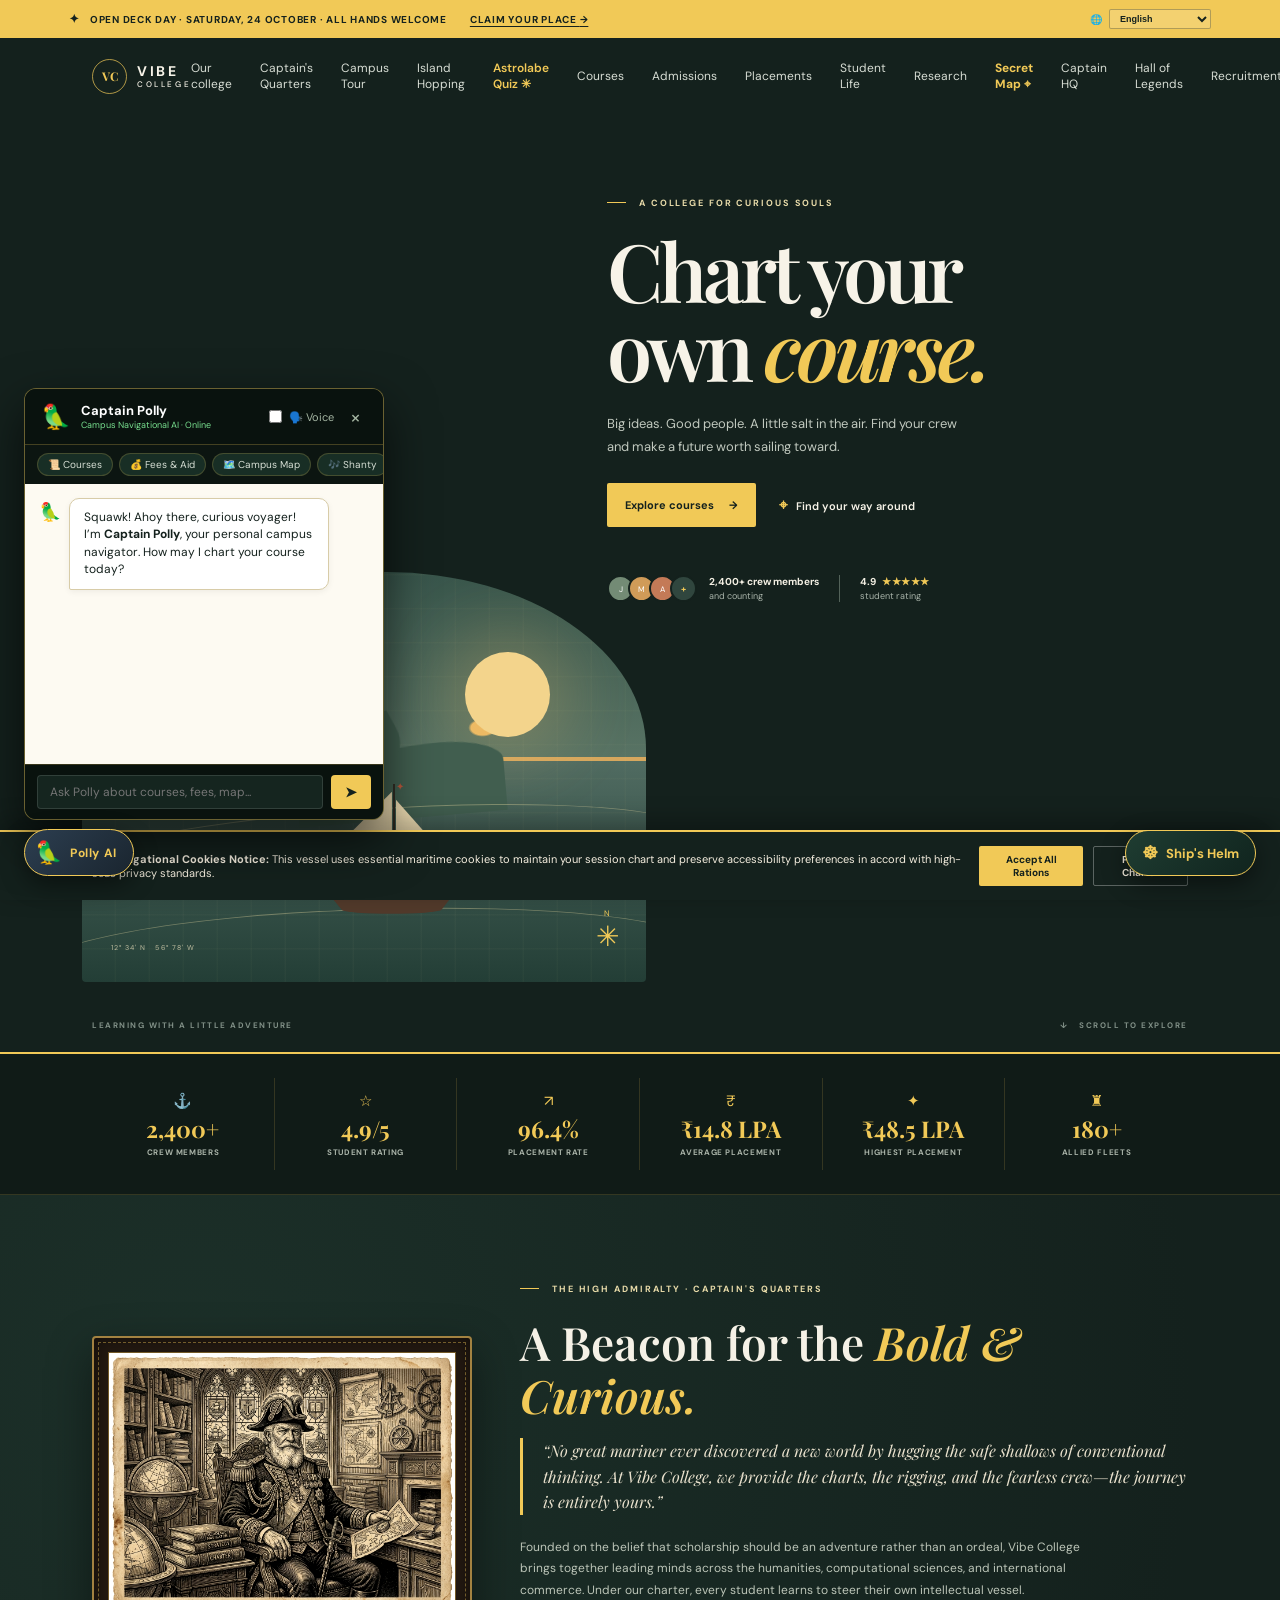
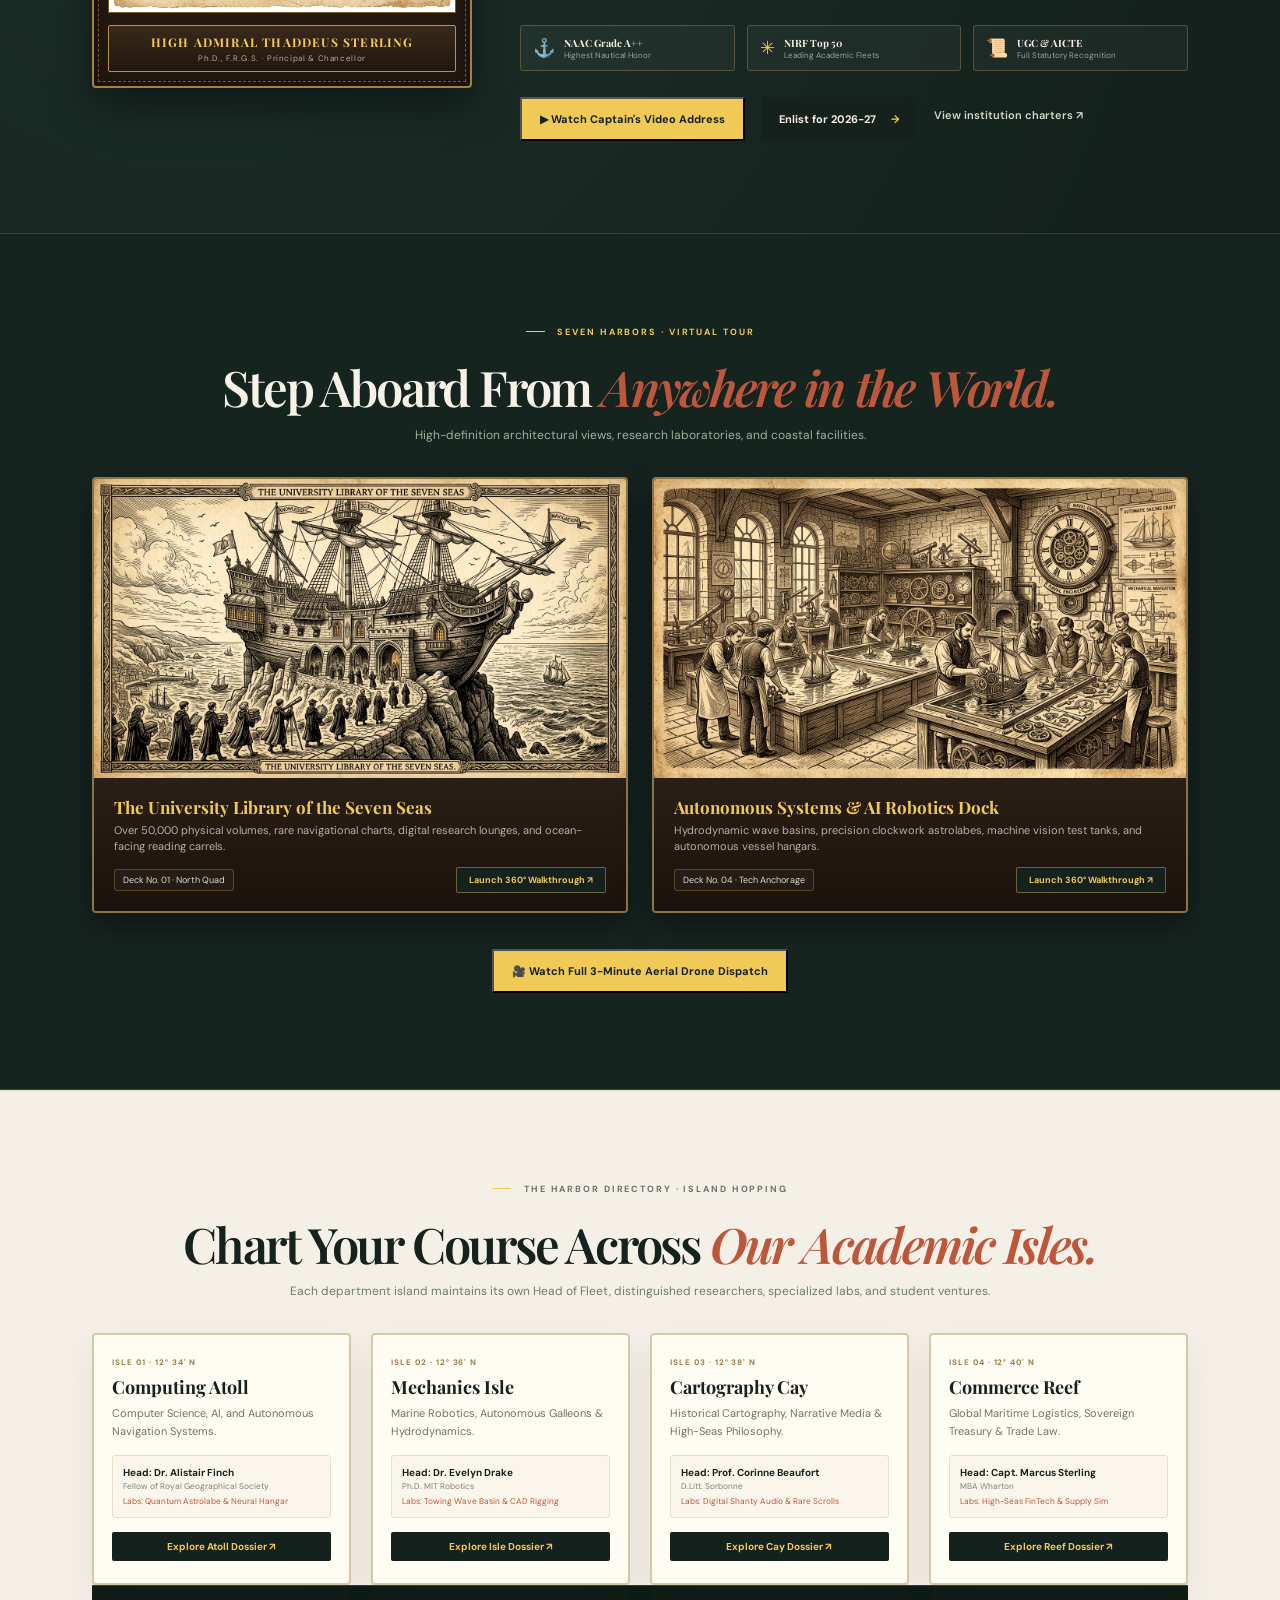
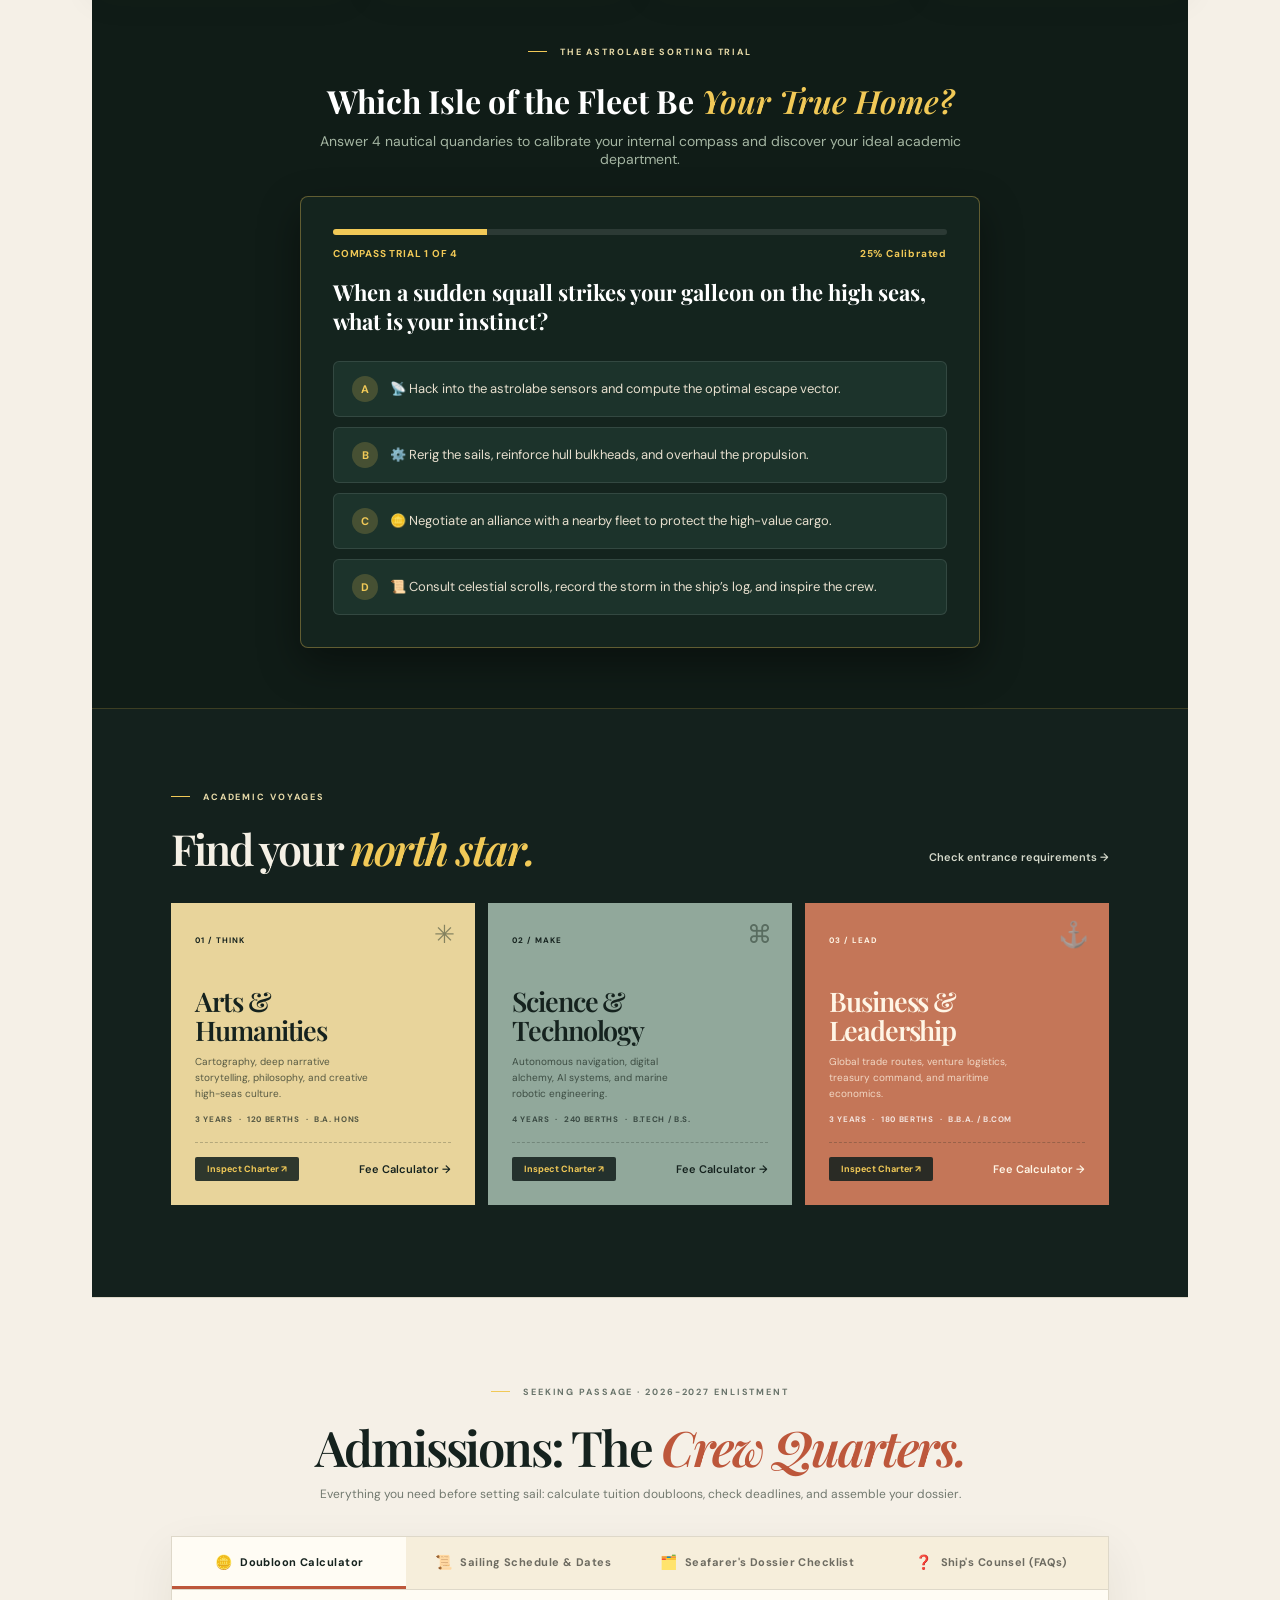
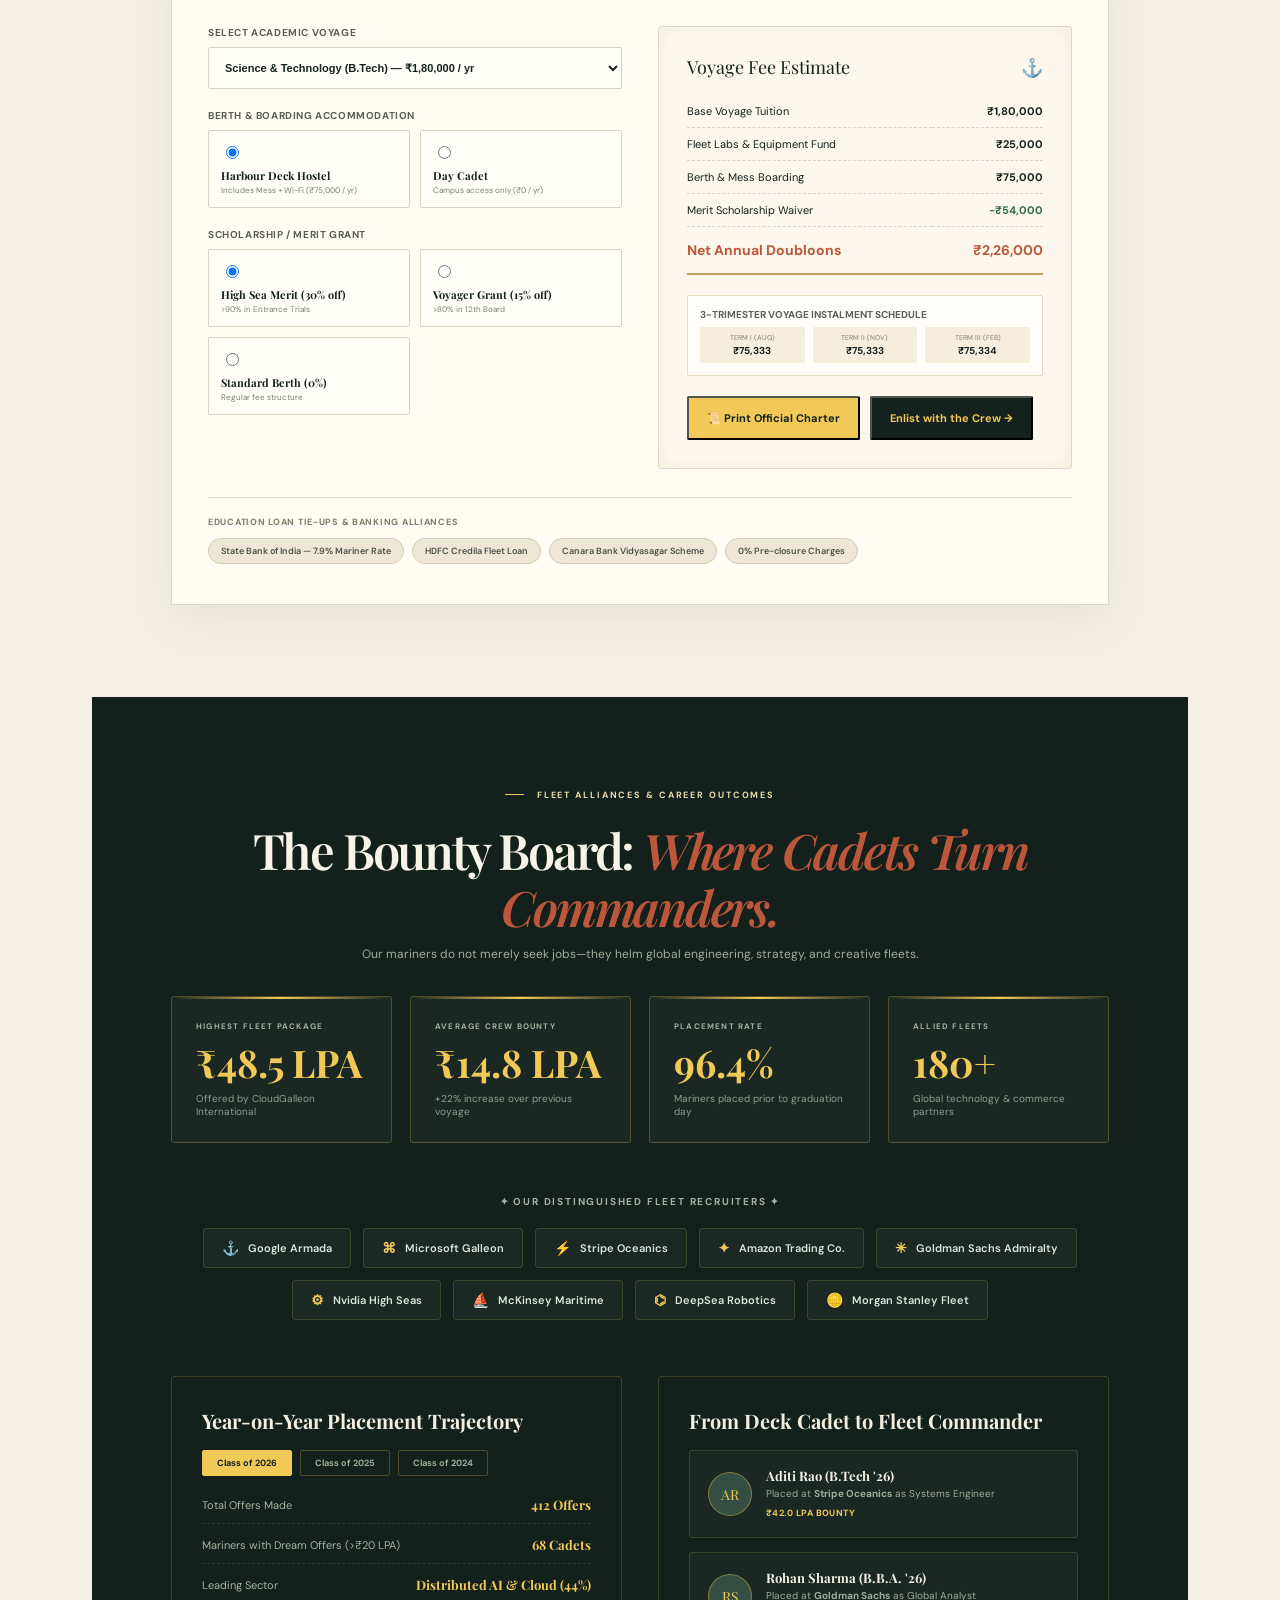
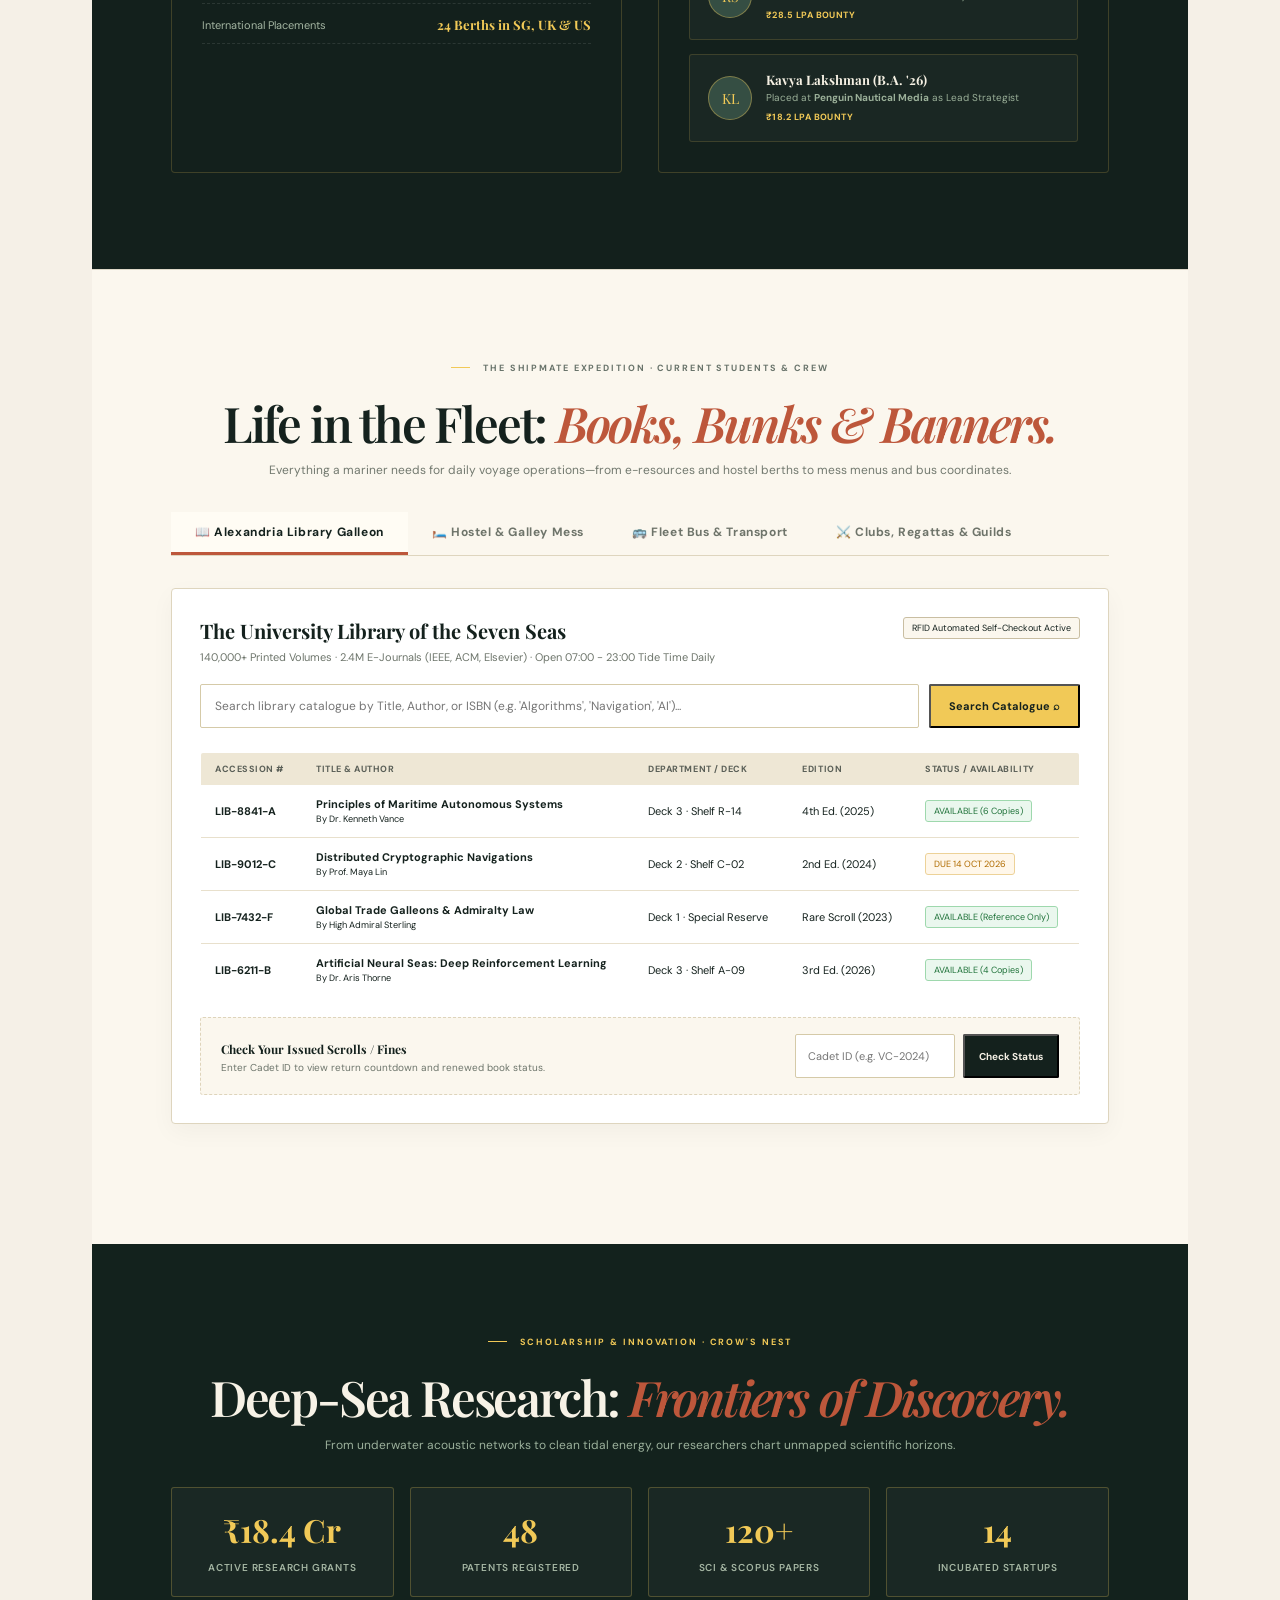
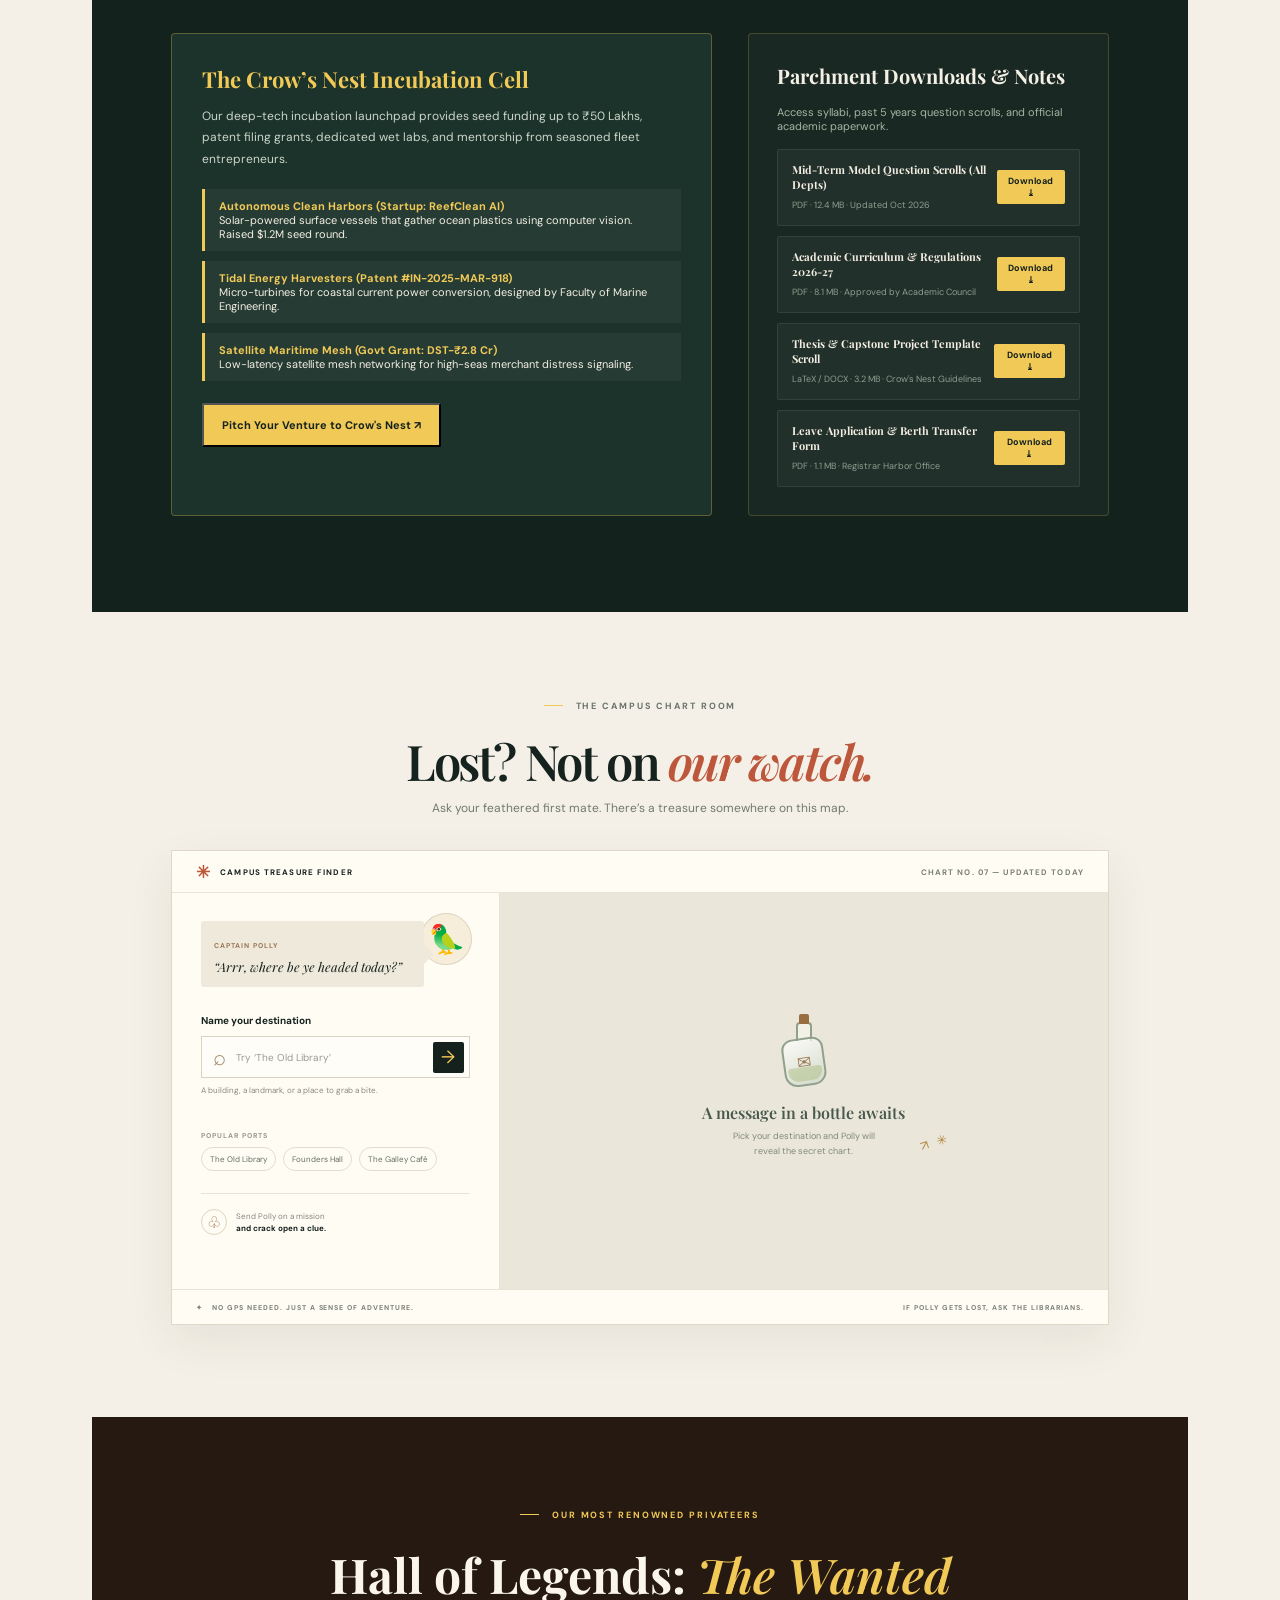
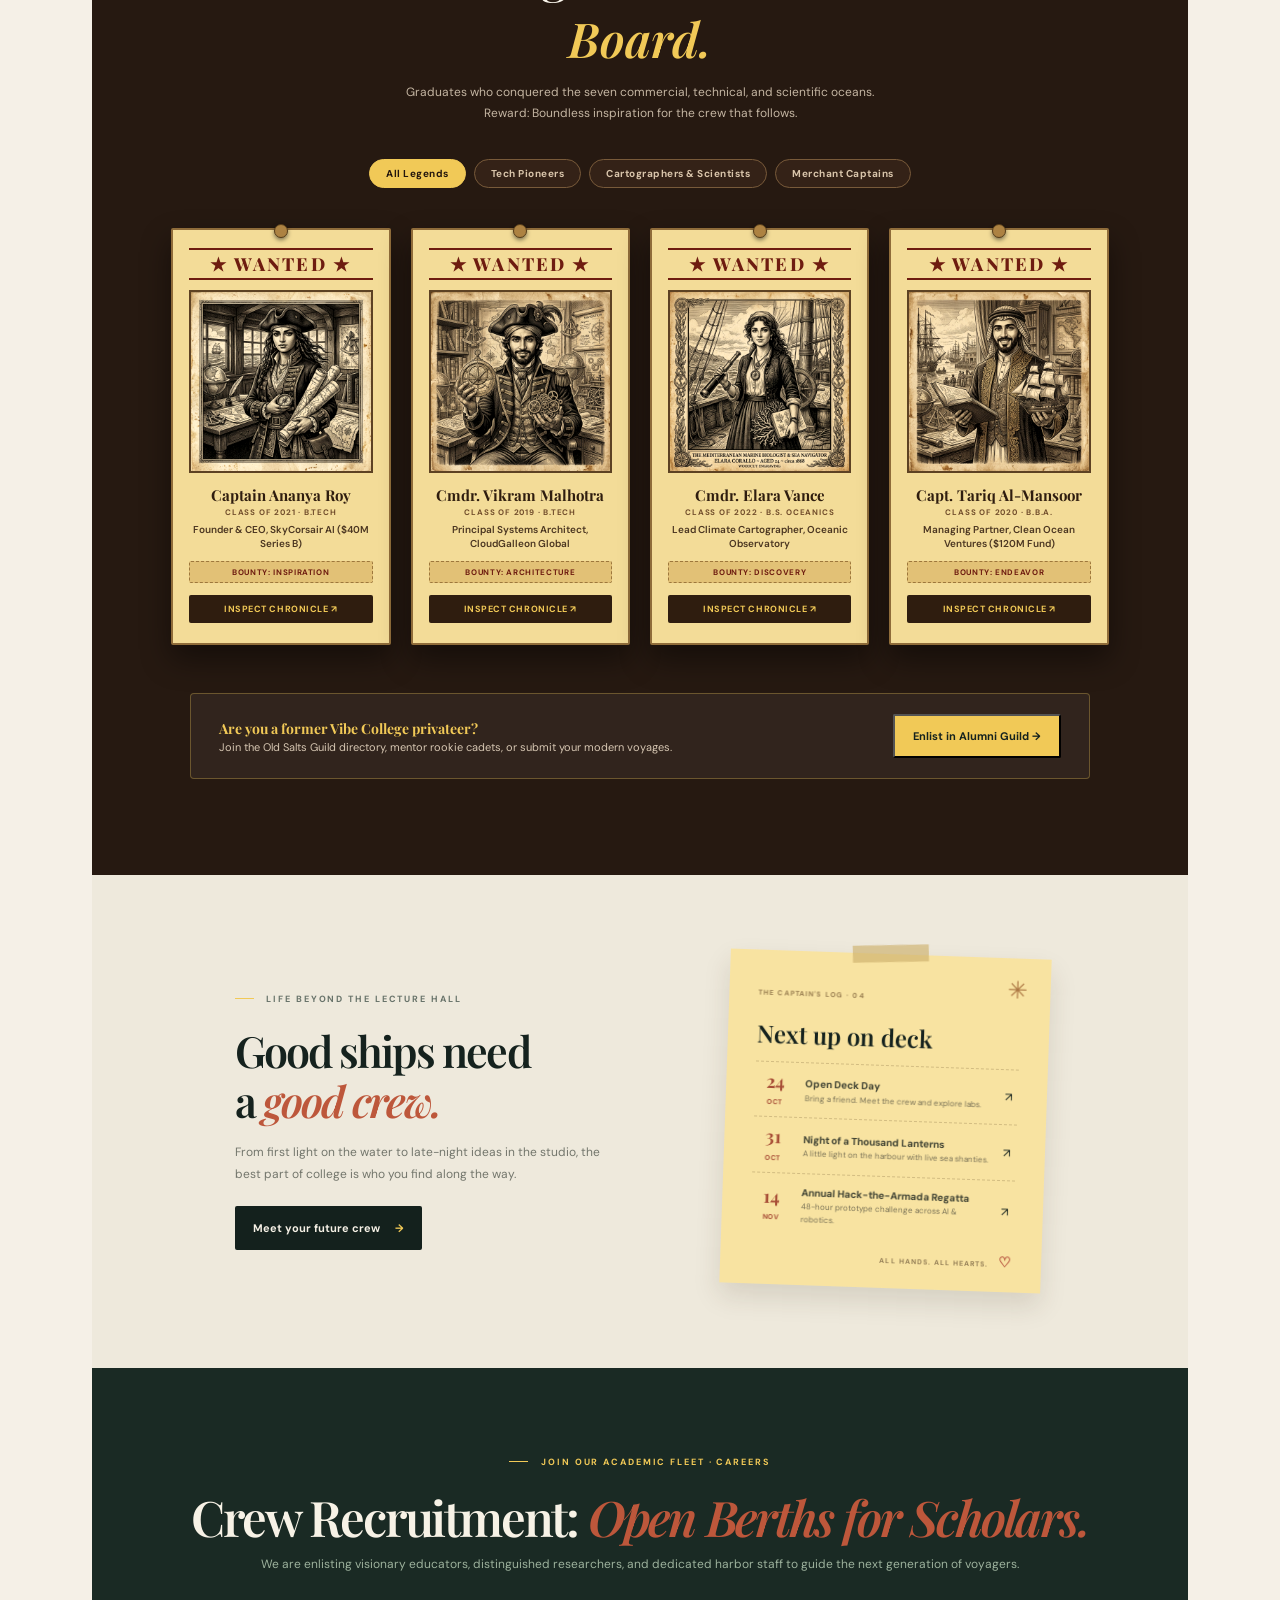
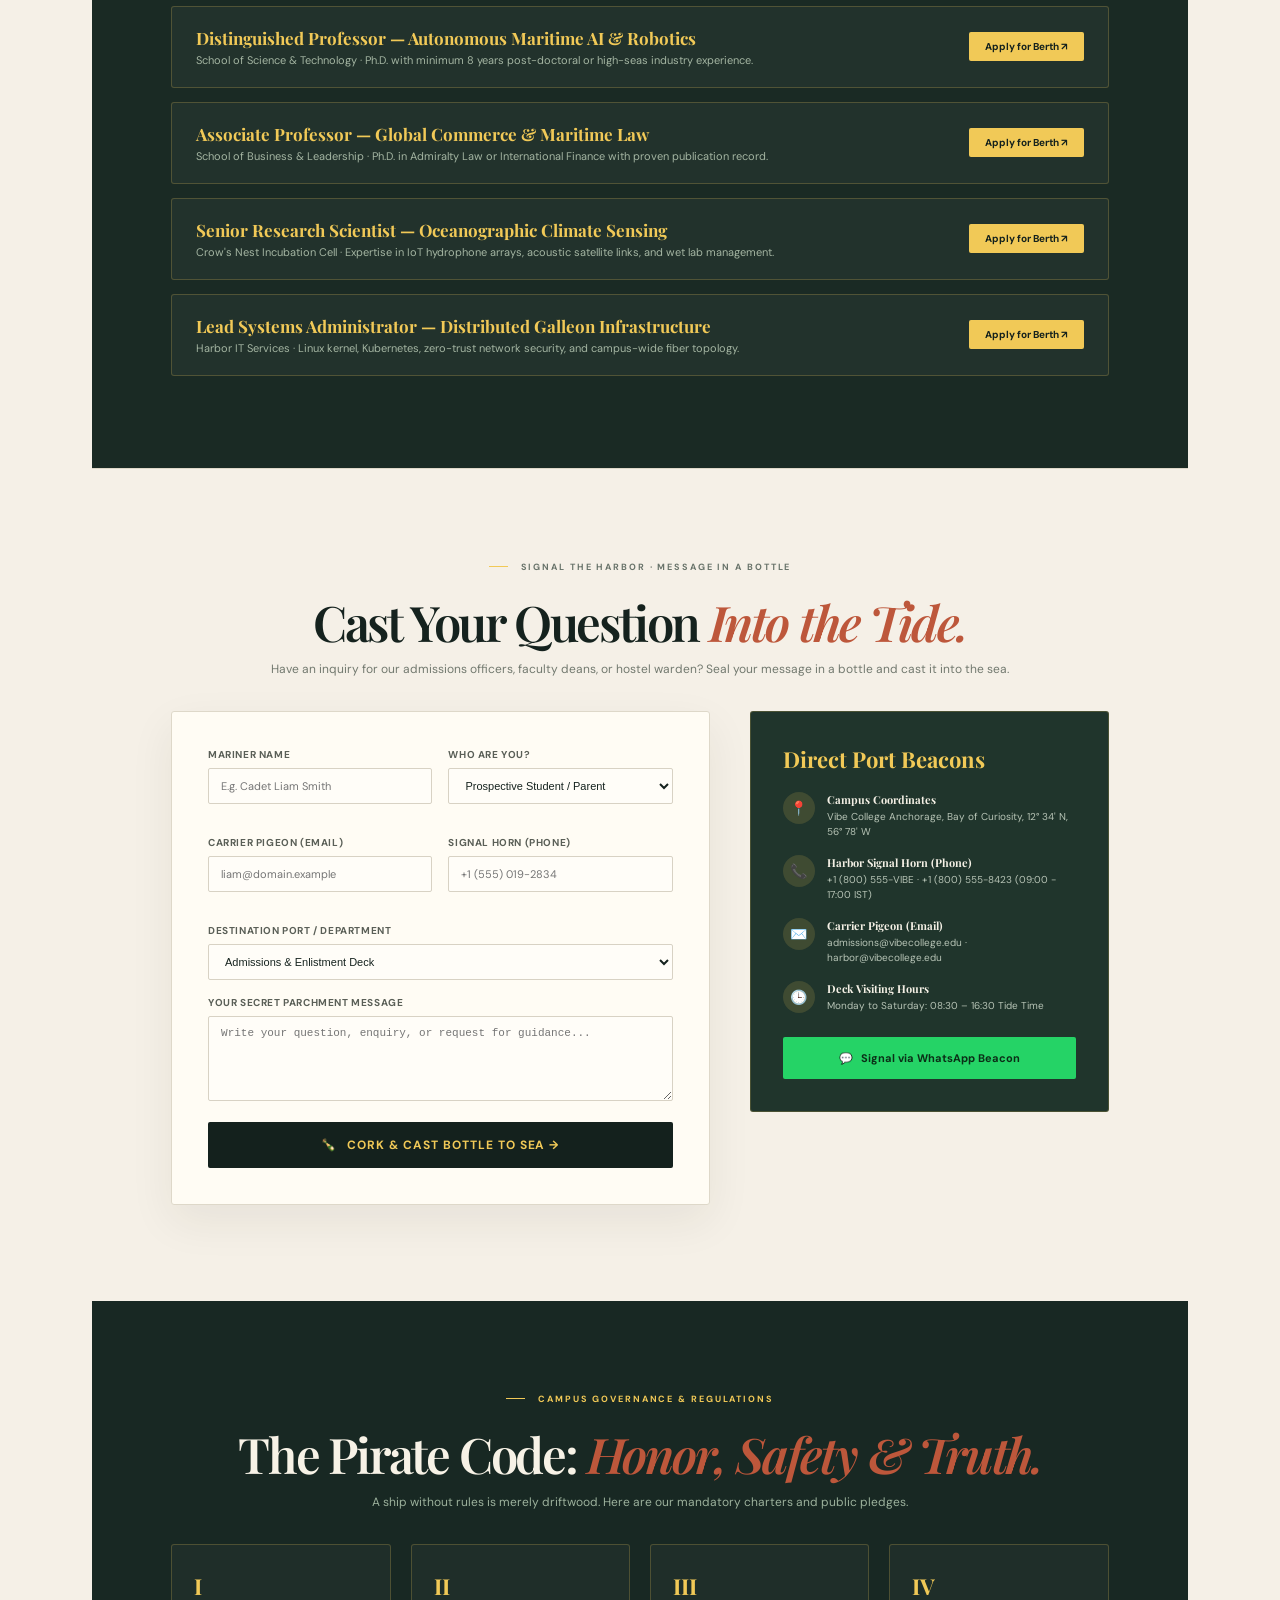
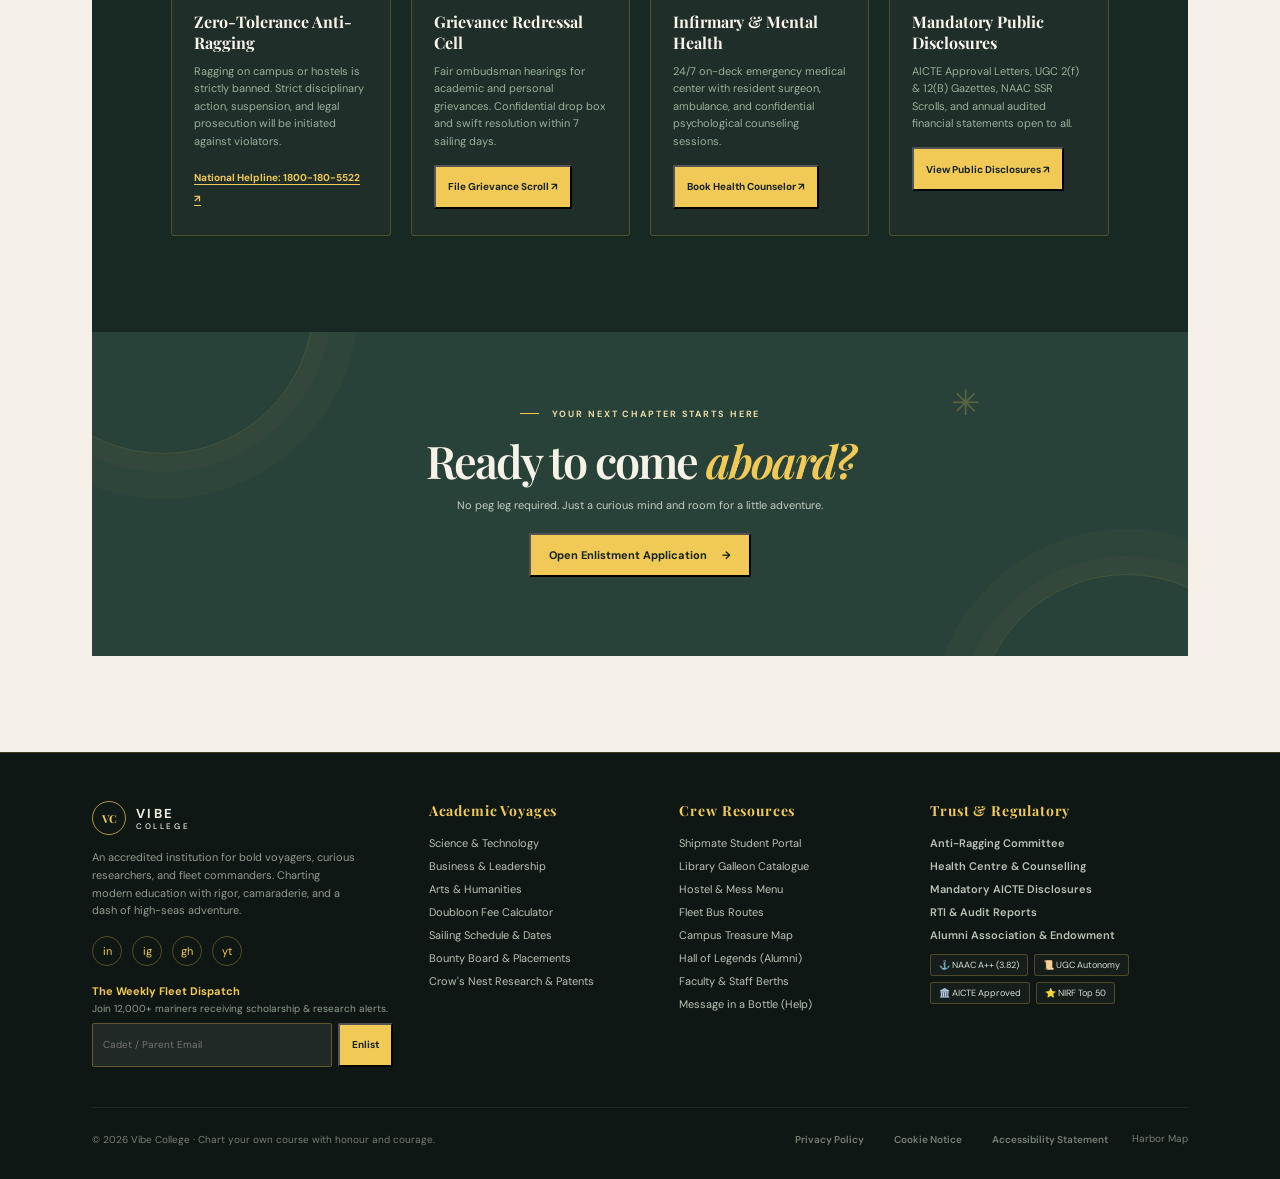
==== commit aa38c095: "feat: final commit" ====
--- a/index.html
+++ b/index.html
@@ -15,7 +15,12 @@
       href="https://fonts.googleapis.com/css2?family=DM+Sans:wght@400;500;600;700&family=Playfair+Display:wght@600;700;800&display=swap"
       rel="stylesheet"
     />
+    <link rel="manifest" href="manifest.json" />
     <link rel="stylesheet" href="styles.css" />
+    <script src="audio-weather.js" defer></script>
+    <script src="polly-companion.js" defer></script>
+    <script src="treasure-canvas-map.js" defer></script>
+    <script src="quiz-gamification.js" defer></script>
     <script src="app.js" defer></script>
   </head>
   <body>
@@ -47,6 +52,7 @@
         <a href="#captain">Captain's Quarters</a>
         <a href="#tour">Campus Tour</a>
         <a href="#island-hopping">Island Hopping</a>
+        <a href="#astrolabe-quiz-section" style="color: var(--gold); font-weight: 600;">Astrolabe Quiz ✳</a>
         <a href="#courses">Courses</a>
         <a href="#admissions">Admissions</a>
         <a href="#placements">Placements</a>
@@ -291,6 +297,14 @@
             <button class="island-btn" type="button" data-island="comm">Explore Reef Dossier ↗</button>
           </div>
         </div>
+      <!-- ASTROLABE DEPARTMENT SORTING QUIZ -->
+      <section class="quiz-section-wrap" id="astrolabe-quiz-section">
+        <div style="text-align: center; max-width: 680px; margin: 0 auto 28px;">
+          <p class="eyebrow" style="justify-content: center;"><span></span> The Astrolabe Sorting Trial</p>
+          <h2 style="font-family: var(--serif); font-size: 32px; color: #fff; margin: 6px 0 10px;">Which Isle of the Fleet Be <em>Your True Home?</em></h2>
+          <p style="color: #a4b5a2; font-size: 14px;">Answer 4 nautical quandaries to calibrate your internal compass and discover your ideal academic department.</p>
+        </div>
+        <div id="astrolabe-quiz-container"></div>
       </section>
 
       <!-- COURSES & PROGRAMS -->
@@ -2304,5 +2318,14 @@
         <button class="cookie-btn cookie-btn-settings" id="btn-cookie-privacy" type="button">Privacy Charter</button>
       </div>
     </div>
+
+    <!-- PWA SERVICE WORKER REGISTRATION -->
+    <script>
+      if ('serviceWorker' in navigator) {
+        window.addEventListener('load', () => {
+          navigator.serviceWorker.register('./sw.js').catch(() => {});
+        });
+      }
+    </script>
   </body>
 </html>
--- a/styles.css
+++ b/styles.css
@@ -964,5 +964,747 @@
 .member-status-active { color: #81c784; font-weight: 700; }
 .member-status-suspended { color: #ff8a80; font-weight: 700; }
 
-
-
+/* ============================================================== */
+/* ENHANCEMENT SUITE STYLES                                       */
+/* ============================================================== */
+
+/* 1. WEATHER ATMOSPHERE OVERLAYS */
+.weather-overlay-container {
+  position: fixed;
+  top: 0;
+  left: 0;
+  width: 100vw;
+  height: 100vh;
+  pointer-events: none;
+  z-index: 9990;
+  overflow: hidden;
+}
+
+body.weather-fog {
+  filter: contrast(0.92) brightness(0.95);
+}
+
+.fog-layer {
+  position: absolute;
+  top: 0;
+  left: -50%;
+  width: 200%;
+  height: 100%;
+  background: radial-gradient(circle, rgba(230, 240, 235, 0.28) 10%, transparent 60%);
+  opacity: 0.6;
+  pointer-events: none;
+}
+.fog-layer-1 {
+  animation: fogDrift 28s linear infinite;
+}
+.fog-layer-2 {
+  animation: fogDrift 42s linear infinite reverse;
+  opacity: 0.4;
+}
+
+@keyframes fogDrift {
+  0% { transform: translateX(0); }
+  50% { transform: translateX(15%); }
+  100% { transform: translateX(0); }
+}
+
+body.weather-storm {
+  filter: brightness(0.85) contrast(1.1);
+  background-color: #050a08 !important;
+}
+
+.storm-rain-canvas {
+  position: absolute;
+  top: 0;
+  left: 0;
+  width: 100%;
+  height: 100%;
+}
+
+.rain-drop {
+  position: absolute;
+  top: -40px;
+  width: 1.5px;
+  height: 38px;
+  background: linear-gradient(transparent, rgba(175, 215, 245, 0.75));
+  transform: rotate(18deg);
+  animation: rainFall linear infinite;
+}
+
+@keyframes rainFall {
+  0% { transform: translateY(-40px) rotate(18deg); opacity: 0; }
+  15% { opacity: 0.8; }
+  100% { transform: translateY(105vh) rotate(18deg); opacity: 0.2; }
+}
+
+.storm-flash {
+  position: absolute;
+  top: 0;
+  left: 0;
+  width: 100%;
+  height: 100%;
+  background: rgba(220, 240, 255, 0.45);
+  opacity: 0;
+  transition: opacity 0.08s ease-out;
+  pointer-events: none;
+}
+.storm-flash.is-flashing {
+  opacity: 1;
+}
+
+/* 2. SHIP'S HELM FLOATING WIDGET */
+.ships-helm-container {
+  position: fixed;
+  bottom: 24px;
+  right: 24px;
+  z-index: 9997;
+}
+
+.helm-fab {
+  display: flex;
+  align-items: center;
+  gap: 8px;
+  padding: 10px 16px;
+  background: linear-gradient(135deg, #1f3d32 0%, #10241e 100%);
+  color: var(--gold);
+  border: 1.5px solid var(--gold);
+  border-radius: 30px;
+  box-shadow: 0 8px 24px rgba(0, 0, 0, 0.45);
+  cursor: pointer;
+  font-family: var(--sans);
+  font-size: 13px;
+  font-weight: 700;
+  transition: all 0.25s cubic-bezier(0.175, 0.885, 0.32, 1.275);
+}
+.helm-fab:hover {
+  transform: translateY(-2px);
+  box-shadow: 0 12px 28px rgba(241, 201, 87, 0.3);
+  background: #274d3f;
+}
+.helm-wheel-icon {
+  font-size: 18px;
+  display: inline-block;
+  transition: transform 0.6s ease;
+}
+.helm-fab:hover .helm-wheel-icon {
+  transform: rotate(180deg);
+}
+
+.helm-panel {
+  position: absolute;
+  bottom: 56px;
+  right: 0;
+  width: 270px;
+  background: #0f1c17;
+  border: 1.5px solid rgba(241, 201, 87, 0.4);
+  border-radius: 8px;
+  padding: 16px;
+  box-shadow: 0 16px 40px rgba(0, 0, 0, 0.6);
+  color: #f5eedf;
+}
+.helm-panel-header {
+  display: flex;
+  justify-content: space-between;
+  align-items: center;
+  border-bottom: 1px solid rgba(241, 201, 87, 0.25);
+  padding-bottom: 8px;
+  margin-bottom: 14px;
+}
+.helm-panel-title {
+  font-size: 11px;
+  font-weight: 800;
+  letter-spacing: 0.1em;
+  color: var(--gold);
+}
+.helm-close-btn {
+  background: none;
+  border: none;
+  color: #a4b5a2;
+  font-size: 18px;
+  cursor: pointer;
+  line-height: 1;
+}
+.helm-close-btn:hover { color: #fff; }
+
+.helm-section {
+  margin-bottom: 14px;
+}
+.helm-label {
+  display: block;
+  font-size: 9px;
+  font-weight: 700;
+  letter-spacing: 0.08em;
+  color: #8da48d;
+  margin-bottom: 6px;
+}
+.helm-sound-row {
+  display: flex;
+  gap: 8px;
+  margin-bottom: 8px;
+}
+.helm-action-btn {
+  flex: 1;
+  padding: 6px 10px;
+  background: #1b2e26;
+  border: 1px solid rgba(255, 255, 255, 0.12);
+  color: #d6ded4;
+  border-radius: 4px;
+  cursor: pointer;
+  font-size: 11px;
+  font-weight: 600;
+  transition: all 0.2s;
+}
+.helm-action-btn.is-active {
+  background: rgba(46, 204, 113, 0.2);
+  border-color: #2ecc71;
+  color: #78e08f;
+}
+.helm-chime-btn {
+  padding: 6px 10px;
+  background: #1b2e26;
+  border: 1px solid rgba(241, 201, 87, 0.3);
+  color: var(--gold);
+  border-radius: 4px;
+  cursor: pointer;
+  font-size: 11px;
+  font-weight: 600;
+}
+.helm-chime-btn:hover { background: rgba(241, 201, 87, 0.15); }
+
+.helm-slider-row {
+  display: flex;
+  align-items: center;
+  gap: 8px;
+}
+.helm-slider-row input[type="range"] {
+  flex: 1;
+  accent-color: var(--gold);
+}
+
+.helm-weather-grid {
+  display: grid;
+  grid-template-columns: repeat(3, 1fr);
+  gap: 6px;
+}
+.helm-weather-btn {
+  padding: 6px 4px;
+  background: #1b2e26;
+  border: 1px solid rgba(255, 255, 255, 0.1);
+  color: #a4b5a2;
+  border-radius: 4px;
+  cursor: pointer;
+  font-size: 10px;
+  font-weight: 600;
+  transition: all 0.2s;
+  text-align: center;
+}
+.helm-weather-btn.is-active {
+  background: rgba(241, 201, 87, 0.2);
+  border-color: var(--gold);
+  color: var(--gold);
+}
+
+/* 3. CAPTAIN POLLY INTERACTIVE AI COMPANION */
+.polly-container {
+  position: fixed;
+  bottom: 24px;
+  left: 24px;
+  z-index: 9998;
+}
+
+.polly-fab {
+  position: relative;
+  display: flex;
+  align-items: center;
+  gap: 8px;
+  padding: 8px 16px 8px 10px;
+  background: linear-gradient(135deg, #2c3e50 0%, #1a252f 100%);
+  color: #fff;
+  border: 1.5px solid var(--gold);
+  border-radius: 30px;
+  box-shadow: 0 8px 24px rgba(0, 0, 0, 0.45);
+  cursor: pointer;
+  transition: all 0.25s cubic-bezier(0.175, 0.885, 0.32, 1.275);
+}
+.polly-fab:hover {
+  transform: translateY(-2px);
+  box-shadow: 0 12px 28px rgba(241, 201, 87, 0.35);
+  background: #34495e;
+}
+.polly-fab-avatar {
+  font-size: 22px;
+  animation: pollyFlap 3s ease-in-out infinite;
+}
+.polly-fab-badge {
+  font-size: 12px;
+  font-weight: 700;
+  letter-spacing: 0.05em;
+  color: var(--gold);
+}
+
+@keyframes pollyFlap {
+  0%, 80%, 100% { transform: rotate(0deg); }
+  85% { transform: rotate(-10deg) scale(1.1); }
+  90% { transform: rotate(10deg) scale(1.1); }
+  95% { transform: rotate(-6deg); }
+}
+
+.polly-idle-bubble {
+  position: absolute;
+  top: -38px;
+  left: 0;
+  background: #fbf7ee;
+  color: #14211d;
+  font-size: 11px;
+  font-weight: 700;
+  padding: 4px 10px;
+  border-radius: 12px;
+  border: 1px solid var(--gold);
+  white-space: nowrap;
+  box-shadow: 0 4px 12px rgba(0, 0, 0, 0.25);
+  animation: floatBubble 2.5s ease-in-out infinite alternate;
+}
+@keyframes floatBubble {
+  0% { transform: translateY(0); }
+  100% { transform: translateY(-4px); }
+}
+
+.polly-drawer {
+  position: absolute;
+  bottom: 56px;
+  left: 0;
+  width: 360px;
+  max-width: calc(100vw - 32px);
+  background: #101c17;
+  border: 1.5px solid rgba(241, 201, 87, 0.4);
+  border-radius: 12px;
+  box-shadow: 0 20px 50px rgba(0, 0, 0, 0.65);
+  display: flex;
+  flex-direction: column;
+  overflow: hidden;
+}
+
+.polly-drawer-header {
+  display: flex;
+  justify-content: space-between;
+  align-items: center;
+  padding: 12px 16px;
+  background: #09120e;
+  border-bottom: 1px solid rgba(241, 201, 87, 0.25);
+}
+.polly-avatar-badge {
+  display: flex;
+  align-items: center;
+  gap: 10px;
+}
+.polly-avatar-icon { font-size: 24px; }
+.polly-avatar-badge strong {
+  display: block;
+  font-size: 13px;
+  color: #fff;
+}
+.polly-status {
+  display: block;
+  font-size: 9px;
+  color: #78e08f;
+}
+.polly-header-actions {
+  display: flex;
+  align-items: center;
+  gap: 10px;
+}
+.polly-voice-toggle {
+  display: flex;
+  align-items: center;
+  gap: 4px;
+  color: #a4b5a2;
+  font-size: 11px;
+  cursor: pointer;
+}
+.polly-close-btn {
+  background: none;
+  border: none;
+  color: #a4b5a2;
+  font-size: 20px;
+  cursor: pointer;
+  line-height: 1;
+}
+.polly-close-btn:hover { color: #fff; }
+
+.polly-chips-bar {
+  display: flex;
+  gap: 6px;
+  padding: 8px 12px;
+  background: rgba(0, 0, 0, 0.25);
+  overflow-x: auto;
+  scrollbar-width: thin;
+}
+.polly-chip {
+  padding: 4px 10px;
+  background: #182e25;
+  border: 1px solid rgba(241, 201, 87, 0.2);
+  color: #d6ded4;
+  border-radius: 20px;
+  font-size: 10px;
+  white-space: nowrap;
+  cursor: pointer;
+  transition: all 0.15s;
+}
+.polly-chip:hover {
+  background: var(--gold);
+  color: var(--sea);
+  font-weight: 600;
+}
+
+.polly-messages {
+  height: 280px;
+  padding: 14px;
+  overflow-y: auto;
+  display: flex;
+  flex-direction: column;
+  gap: 12px;
+  background: #fdfaf2;
+}
+
+.polly-msg {
+  display: flex;
+  gap: 8px;
+  max-width: 88%;
+}
+.polly-msg-user {
+  align-self: flex-end;
+  flex-direction: row-reverse;
+}
+.polly-msg-bot {
+  align-self: flex-start;
+}
+
+.polly-bot-avatar { font-size: 18px; margin-top: 2px; }
+
+.polly-bubble {
+  padding: 10px 14px;
+  border-radius: 10px;
+  font-size: 12px;
+  line-height: 1.45;
+}
+.polly-msg-user .polly-bubble {
+  background: #1b3d30;
+  color: #fff;
+  border-bottom-right-radius: 2px;
+}
+.polly-msg-bot .polly-bubble {
+  background: #fff;
+  color: #14211d;
+  border: 1px solid #d8cca8;
+  border-bottom-left-radius: 2px;
+  box-shadow: 0 2px 6px rgba(0, 0, 0, 0.06);
+}
+.polly-bubble p { margin: 0; }
+.polly-action-link {
+  display: inline-block;
+  margin-top: 8px;
+  padding: 4px 10px;
+  background: var(--gold);
+  color: var(--sea);
+  border-radius: 4px;
+  font-size: 10px;
+  font-weight: 700;
+  text-decoration: none;
+}
+.polly-action-link:hover {
+  background: #d4ac0d;
+}
+
+.polly-input-bar {
+  display: flex;
+  padding: 10px 12px;
+  background: #09120e;
+  border-top: 1px solid rgba(241, 201, 87, 0.2);
+}
+.polly-input-bar input {
+  flex: 1;
+  background: #15251f;
+  border: 1px solid rgba(255, 255, 255, 0.12);
+  color: #fff;
+  padding: 8px 12px;
+  border-radius: 4px;
+  font-size: 12px;
+  outline: none;
+}
+.polly-input-bar input:focus {
+  border-color: var(--gold);
+}
+.polly-input-bar button {
+  background: var(--gold);
+  border: none;
+  color: var(--sea);
+  padding: 0 14px;
+  border-radius: 4px;
+  margin-left: 8px;
+  font-size: 14px;
+  cursor: pointer;
+  font-weight: bold;
+}
+.polly-input-bar button:hover { background: #d4ac0d; }
+
+/* 4. ASTROLABE SORTING QUIZ (index.html) */
+.quiz-section-wrap {
+  padding: 60px 6%;
+  background: #101c17;
+  color: #f5eedf;
+  border-top: 1px solid rgba(241, 201, 87, 0.2);
+  border-bottom: 1px solid rgba(241, 201, 87, 0.2);
+}
+.quiz-card {
+  max-width: 680px;
+  margin: 0 auto;
+  background: #14241e;
+  border: 1.5px solid rgba(241, 201, 87, 0.35);
+  border-radius: 8px;
+  padding: 32px;
+  box-shadow: 0 16px 40px rgba(0, 0, 0, 0.4);
+}
+.quiz-progress-bar-wrap {
+  height: 6px;
+  background: rgba(255, 255, 255, 0.1);
+  border-radius: 3px;
+  overflow: hidden;
+  margin-bottom: 12px;
+}
+.quiz-progress-bar {
+  height: 100%;
+  background: var(--gold);
+  transition: width 0.3s ease;
+}
+.quiz-step-indicator {
+  display: flex;
+  justify-content: space-between;
+  font-size: 10px;
+  font-weight: 700;
+  letter-spacing: 0.08em;
+  color: var(--gold);
+  margin-bottom: 18px;
+}
+.quiz-question-title {
+  font-family: var(--serif);
+  font-size: 22px;
+  color: #fff;
+  margin: 0 0 24px;
+  line-height: 1.35;
+}
+.quiz-choices-grid {
+  display: flex;
+  flex-direction: column;
+  gap: 10px;
+}
+.quiz-choice-btn {
+  display: flex;
+  align-items: center;
+  gap: 12px;
+  padding: 14px 18px;
+  background: #1c332b;
+  border: 1px solid rgba(255, 255, 255, 0.1);
+  color: #e7dfce;
+  border-radius: 6px;
+  cursor: pointer;
+  text-align: left;
+  font-size: 13px;
+  transition: all 0.2s;
+}
+.quiz-choice-btn:hover {
+  background: #25443a;
+  border-color: var(--gold);
+  transform: translateX(4px);
+}
+.quiz-choice-key {
+  display: inline-flex;
+  align-items: center;
+  justify-content: center;
+  width: 26px;
+  height: 26px;
+  border-radius: 50%;
+  background: rgba(241, 201, 87, 0.2);
+  color: var(--gold);
+  font-weight: 700;
+  font-size: 11px;
+}
+.quiz-result-parchment {
+  max-width: 680px;
+  margin: 0 auto;
+  background: #fffcf4;
+  color: #14211d;
+  border: 3px double #b8974d;
+  border-radius: 6px;
+  padding: 36px 30px;
+  text-align: center;
+  box-shadow: 0 20px 50px rgba(0, 0, 0, 0.5);
+}
+.quiz-seal { font-size: 38px; margin-bottom: 8px; }
+.quiz-result-kicker {
+  font-size: 10px;
+  font-weight: 800;
+  letter-spacing: 0.15em;
+  color: #8e7443;
+  margin: 0 0 6px;
+}
+.quiz-result-title {
+  font-family: var(--serif);
+  font-size: 26px;
+  color: var(--sea);
+  margin: 0 0 12px;
+}
+.quiz-result-badge-pill {
+  display: inline-block;
+  padding: 6px 14px;
+  border: 1.5px solid;
+  border-radius: 20px;
+  font-size: 12px;
+  font-weight: 700;
+  margin-bottom: 14px;
+}
+.quiz-result-motto {
+  font-style: italic;
+  color: #555;
+  font-size: 14px;
+  margin: 0 0 20px;
+}
+.quiz-result-details {
+  background: #f7f1df;
+  border-radius: 4px;
+  padding: 14px;
+  font-size: 12px;
+  text-align: left;
+  margin-bottom: 24px;
+  line-height: 1.6;
+}
+.quiz-result-actions {
+  display: flex;
+  gap: 12px;
+  justify-content: center;
+  flex-wrap: wrap;
+}
+
+/* 5. CADET GAMIFICATION & ASSIGNMENT DESK (student.html) */
+.xp-banner-card {
+  padding: 24px;
+  background: linear-gradient(135deg, #162c23 0%, #0c1a14 100%);
+  border: 1.5px solid rgba(241, 201, 87, 0.35);
+  border-radius: 8px;
+  color: #fff;
+  margin-bottom: 24px;
+}
+.xp-header-row {
+  display: flex;
+  justify-content: space-between;
+  align-items: center;
+  margin-bottom: 14px;
+}
+.xp-rank-pill {
+  display: inline-block;
+  padding: 4px 10px;
+  background: rgba(241, 201, 87, 0.2);
+  color: var(--gold);
+  border-radius: 12px;
+  font-size: 10px;
+  font-weight: 800;
+  letter-spacing: 0.08em;
+}
+.xp-meter-wrap {
+  height: 10px;
+  background: rgba(255, 255, 255, 0.12);
+  border-radius: 5px;
+  overflow: hidden;
+  margin-bottom: 8px;
+}
+.xp-meter-fill {
+  height: 100%;
+  background: linear-gradient(90deg, #2ecc71, var(--gold));
+  transition: width 0.4s ease;
+}
+.xp-footer-row {
+  display: flex;
+  justify-content: space-between;
+  font-size: 11px;
+}
+
+.badges-grid {
+  display: grid;
+  grid-template-columns: repeat(auto-fit, minmax(130px, 1fr));
+  gap: 12px;
+}
+.badge-card {
+  padding: 16px 12px;
+  background: #fff;
+  border: 1.5px solid #d4cca8;
+  border-radius: 6px;
+  text-align: center;
+  transition: all 0.2s;
+}
+.badge-card.is-unlocked {
+  border-color: var(--gold);
+  box-shadow: 0 4px 14px rgba(241, 201, 87, 0.2);
+}
+.badge-card.is-locked {
+  opacity: 0.45;
+  filter: grayscale(1);
+}
+.badge-icon-wrap { font-size: 28px; margin-bottom: 6px; }
+.badge-card strong {
+  display: block;
+  font-size: 12px;
+  color: #14211d;
+  margin-bottom: 4px;
+}
+.badge-card small {
+  display: block;
+  font-size: 10px;
+  color: #6d756b;
+}
+
+/* 6. ADMIN ANALYTICS CHARTS (admin.html) */
+.charts-grid {
+  display: grid;
+  grid-template-columns: repeat(auto-fit, minmax(320px, 1fr));
+  gap: 20px;
+  margin-bottom: 28px;
+}
+.chart-card {
+  background: #111f19;
+  border: 1px solid rgba(241, 201, 87, 0.25);
+  border-radius: 6px;
+  padding: 20px;
+}
+.chart-card h3 {
+  font-family: var(--serif);
+  font-size: 16px;
+  color: var(--gold);
+  margin: 0 0 14px;
+}
+
+/* 7. FLEET TOAST NOTIFICATION */
+.vibe-toast {
+  position: fixed;
+  bottom: 80px;
+  left: 50%;
+  transform: translateX(-50%) translateY(20px);
+  background: #0d1e18;
+  border: 1.5px solid var(--gold);
+  color: var(--gold);
+  padding: 10px 20px;
+  border-radius: 30px;
+  font-size: 12px;
+  font-weight: 700;
+  box-shadow: 0 10px 30px rgba(0, 0, 0, 0.6);
+  opacity: 0;
+  pointer-events: none;
+  transition: all 0.3s cubic-bezier(0.175, 0.885, 0.32, 1.275);
+  z-index: 9999;
+}
+.vibe-toast.is-visible {
+  opacity: 1;
+  transform: translateX(-50%) translateY(0);
+}
+
+
+
+
